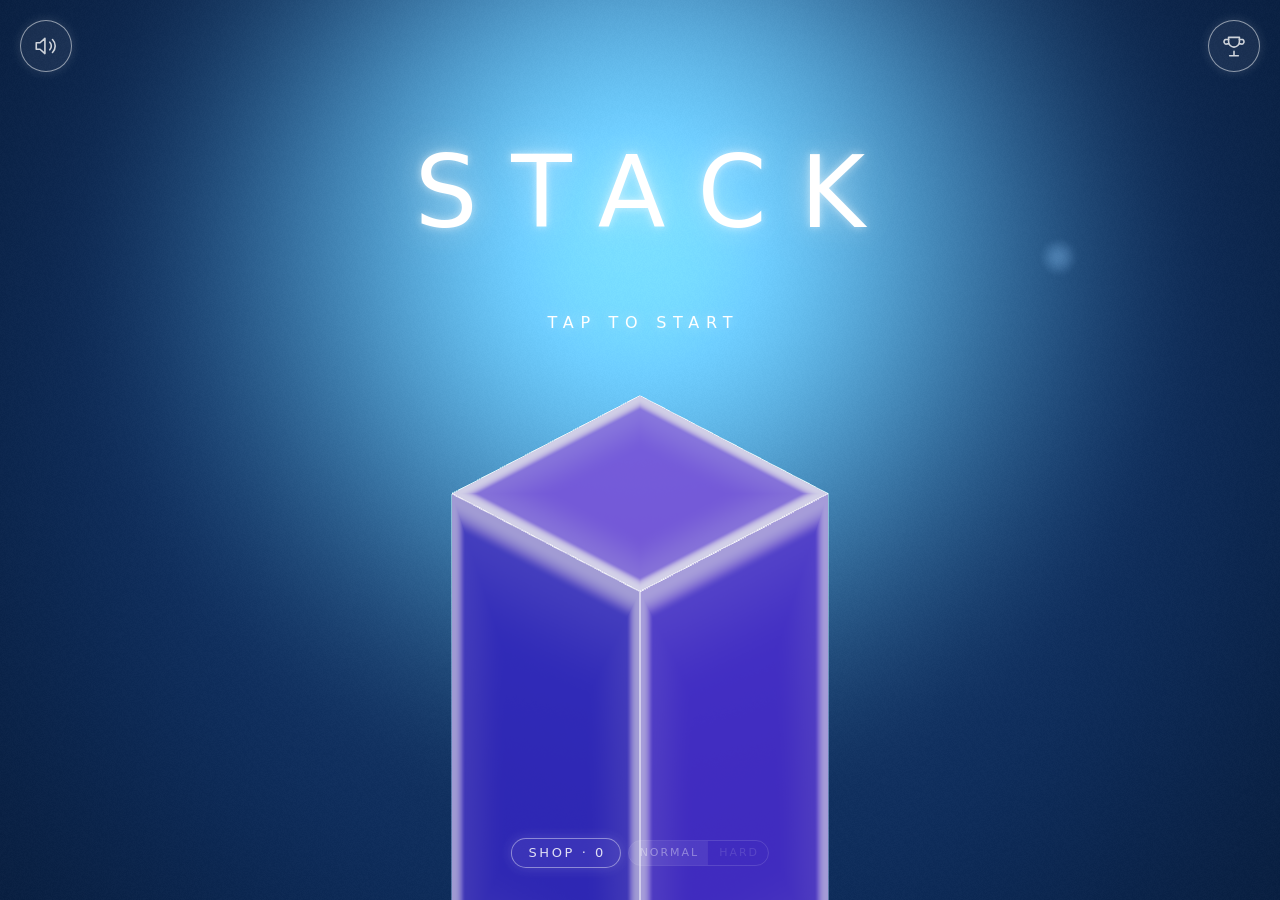
==== Stack.html @ b7f8358d "Death screen: offer the revive from score 10, arm then pay renderRevive shows the control from REVIV" ====
<!DOCTYPE html>
<html lang="en">
<head>
<meta charset="utf-8">
<title>Stack</title>
<meta name="viewport" content="width=device-width, initial-scale=1, maximum-scale=1, user-scalable=no">
<link rel="icon" href="data:,">
<style>
  /* Shell fallback styles only. visuals.js / hud.css may override or repaint. */
  html, body {
    margin: 0;
    padding: 0;
    height: 100%;
    overflow: hidden;
    background: #1d6fae;
    touch-action: manipulation;
    -webkit-user-select: none;
    user-select: none;
    -webkit-tap-highlight-color: transparent;
  }
  #game {
    position: fixed;
    inset: 0;
    background: radial-gradient(130% 95% at 50% 12%, #58b9e8 0%, #2f8ec9 48%, #1a659f 100%);
  }
  #game canvas { display: block; }
</style>
<link rel="stylesheet" data-stack-hud href="data:text/css,">
<style>
/* ==========================================================================
   Stack HUD — pure DOM overlay stylesheet (owned by the hud-ui agent).
   Structure is built by hud.js; states are driven by data-state on #hud-root:
     "title" | "playing" | "over"
   Only opacity/transform are animated (no layout thrash). White-on-scene,
   hue-neutral so it reads on any sky gradient.
   ========================================================================== */

#hud-root {
  position: fixed;
  inset: 0;
  z-index: 100;
  pointer-events: none;
  overflow: hidden;
  font-family: "Segoe UI Light", "Helvetica Neue", "Segoe UI", system-ui, Arial, sans-serif;
  font-weight: 100;
  color: #fff;
  -webkit-user-select: none;
  user-select: none;
  -webkit-tap-highlight-color: transparent;
}
/* Zero-specificity reset (:where) so component class rules always win. */
:where(#hud-root, #hud-root *) {
  box-sizing: border-box;
  margin: 0;
  padding: 0;
}
:where(#hud-root *) {
  font: inherit;
  color: inherit;
}

/* --------------------------------------------------------------------------
   Score numeral — large, thin, glowing, top-center (reference look)
   -------------------------------------------------------------------------- */
.hud-score-wrap {
  position: absolute;
  left: 0;
  right: 0;
  /* Reference stills center the numeral near 20% of screen height */
  top: calc(max(9.5vh, env(safe-area-inset-top, 0px)) + 5.5vh);
  display: flex;
  justify-content: center;
  align-items: center;
  pointer-events: none;
}
.hud-score {
  position: relative;
  font-size: clamp(60px, 14vmin, 152px);
  font-weight: 100;
  line-height: 1.1;
  letter-spacing: 0.05em;
  margin-right: -0.05em; /* recenter: letter-spacing adds a trailing gap */
  font-variant-numeric: lining-nums tabular-nums;
  text-shadow:
    0 0 8px  rgba(255, 255, 255, 0.55),
    0 0 28px rgba(255, 255, 255, 0.40),
    0 0 72px rgba(255, 255, 255, 0.25);
  opacity: 0;
  transform: translateY(-14px);
  transition: opacity 0.45s ease, transform 0.45s cubic-bezier(0.2, 0.7, 0.25, 1);
  will-change: transform, opacity;
}
#hud-root[data-state="playing"] .hud-score {
  opacity: 1;
  transform: none;
}

/* Perfect-drop flare on the numeral */
@keyframes hudFlare {
  0% {
    transform: scale(1.16);
    text-shadow:
      0 0 12px  rgba(255, 255, 255, 0.95),
      0 0 46px  rgba(255, 255, 255, 0.85),
      0 0 120px rgba(255, 255, 255, 0.60);
  }
  100% {
    transform: scale(1);
    text-shadow:
      0 0 8px  rgba(255, 255, 255, 0.55),
      0 0 28px rgba(255, 255, 255, 0.40),
      0 0 72px rgba(255, 255, 255, 0.25);
  }
}
.hud-score.is-flare {
  animation: hudFlare 0.55s cubic-bezier(0.2, 0.7, 0.3, 1);
}
/* No ring / frame around the numeral: the reference stills show a bare
   glowing digit only. Perfect feedback is the text flare above plus the
   in-scene block flash owned by the visuals layer. */

/* --------------------------------------------------------------------------
   Title / start state
   -------------------------------------------------------------------------- */
.hud-title {
  position: absolute;
  inset: 0;
  display: flex;
  flex-direction: column;
  align-items: center;
  justify-content: flex-start;
  padding-top: 15vh;
  pointer-events: auto; /* whole screen is tap-to-start */
  cursor: pointer;
  opacity: 0;
  visibility: hidden;
  transition: opacity 0.4s ease, visibility 0s linear 0.4s;
}
#hud-root[data-state="title"] .hud-title {
  opacity: 1;
  visibility: visible;
  transition: opacity 0.55s ease;
}
.hud-title-word {
  font-size: clamp(44px, 11vmin, 104px);
  font-weight: 100;
  letter-spacing: 0.34em;
  margin-right: -0.34em;
  text-shadow:
    0 0 8px  rgba(255, 255, 255, 0.55),
    0 0 30px rgba(255, 255, 255, 0.40),
    0 0 80px rgba(255, 255, 255, 0.25);
}
.hud-title-hint {
  margin-top: 7vh;
  font-size: clamp(12px, 1.9vmin, 16px);
  font-weight: 300;
  letter-spacing: 0.42em;
  margin-right: -0.42em;
  text-shadow: 0 0 12px rgba(255, 255, 255, 0.45);
  animation: hudPulse 2.2s ease-in-out infinite;
}
.hud-title-best {
  margin-top: 2.4vh;
  font-size: clamp(11px, 1.7vmin, 14px);
  font-weight: 300;
  letter-spacing: 0.3em;
  margin-right: -0.3em;
  opacity: 0.6;
}
.hud-title-best:empty {
  display: none;
}
@keyframes hudPulse {
  0%, 100% { opacity: 0.28; }
  50%      { opacity: 0.95; }
}

/* --------------------------------------------------------------------------
   Game-over overlay
   -------------------------------------------------------------------------- */
.hud-over {
  position: absolute;
  inset: 0;
  pointer-events: auto; /* whole screen is tap-to-restart */
  cursor: pointer;
  opacity: 0;
  visibility: hidden;
  transition: opacity 0.45s ease, visibility 0s linear 0.45s;
}
#hud-root[data-state="over"] .hud-over {
  opacity: 1;
  visibility: visible;
  transition: opacity 0.55s ease 0.12s;
}
.hud-over-backdrop {
  position: absolute;
  inset: 0;
  background: radial-gradient(
    130% 100% at 50% 40%,
    rgba(10, 18, 38, 0.08) 0%,
    rgba(10, 18, 38, 0.34) 58%,
    rgba(6, 12, 26, 0.60) 100%
  );
  backdrop-filter: blur(3px);
  -webkit-backdrop-filter: blur(3px);
}
.hud-over-panel {
  position: relative;
  height: 100%;
  display: flex;
  flex-direction: column;
  align-items: center;
  justify-content: center;
  padding-bottom: 4vh;
}

/* Staggered entrance for panel children.

   The ladder below is the INFORMATIONAL sequence (what happened to you): the
   quip, then the score, then the best, then the context lines. The two bits
   of CHROME the player acts on -- the restart button and its label -- are
   deliberately not on this ladder; they get their own early delays further
   down, because they used to sit at the end of it and arrive after the run
   was already restartable. Measured before the change: the button was
   half-visible at 665ms and fully at 949ms while core.js starts accepting
   input at 450ms, so the thing you are told to press showed up half a second
   after pressing it started working. */
.hud-over .hud-anim {
  opacity: 0;
  transform: translateY(16px);
  transition: opacity 0.34s ease, transform 0.34s cubic-bezier(0.2, 0.7, 0.25, 1);
}
#hud-root[data-state="over"] .hud-anim {
  opacity: 1;
  transform: none;
}
#hud-root[data-state="over"] .hud-anim.d1 { transition-delay: 0.04s; }
#hud-root[data-state="over"] .hud-anim.d2 { transition-delay: 0.08s; }
#hud-root[data-state="over"] .hud-anim.d3 { transition-delay: 0.12s; }
#hud-root[data-state="over"] .hud-anim.d4 { transition-delay: 0.17s; }
#hud-root[data-state="over"] .hud-anim.d5 { transition-delay: 0.28s; }
/* d6 is a spare rung, currently unused: the hint that held it now sets its
   own delay below, alongside the button it belongs to. */
#hud-root[data-state="over"] .hud-anim.d6 { transition-delay: 0.34s; }

/* The action, ahead of the information it is reported with. */
#hud-root[data-state="over"] .hud-restart   { transition-delay: 0.10s; }
#hud-root[data-state="over"] .hud-over-hint { transition-delay: 0.18s; }
/* The offer lands 40ms after the action it sits beside, so the pair reads as
   one row arriving rather than a second thing turning up afterwards. It is
   deliberately not on the d1-d5 informational ladder: it is an action. */
#hud-root[data-state="over"] .hud-act.hud-anim { transition-delay: 0.14s; }

.hud-over-label {
  font-size: clamp(12px, 1.9vmin, 16px);
  font-weight: 300;
  letter-spacing: 0.44em;
  margin-right: -0.44em;
  opacity: 0.75;
}
.hud-over-score {
  font-size: clamp(72px, 19vmin, 190px);
  font-weight: 100;
  line-height: 1.08;
  letter-spacing: 0.04em;
  margin-right: -0.04em;
  font-variant-numeric: lining-nums tabular-nums;
  text-shadow:
    0 0 10px rgba(255, 255, 255, 0.55),
    0 0 34px rgba(255, 255, 255, 0.42),
    0 0 90px rgba(255, 255, 255, 0.28);
}
.hud-over-best {
  margin-top: 0.6vh;
  font-size: clamp(13px, 2vmin, 17px);
  font-weight: 300;
  letter-spacing: 0.32em;
  margin-right: -0.32em;
  opacity: 0.66;
}
.hud-over-victim {
  margin-top: 1.8vh;
  max-width: min(84vw, 420px);
  text-align: center;
  font-size: clamp(11px, 1.7vmin, 14px);
  font-weight: 300;
  letter-spacing: 0.24em;
  margin-right: -0.24em;
  opacity: 0.8;
}
.hud-over-victim[hidden] {
  display: none;
}
.hud-over-newbest {
  margin-top: 2vh;
  font-size: clamp(11px, 1.7vmin, 14px);
  font-weight: 300;
  letter-spacing: 0.3em;
  padding: 0.6em 1.4em 0.6em 1.7em; /* extra left pad balances letter-spacing */
  border: 1px solid rgba(255, 255, 255, 0.75);
  border-radius: 999px;
  box-shadow: 0 0 16px rgba(255, 255, 255, 0.30), inset 0 0 10px rgba(255, 255, 255, 0.10);
  /* Same treatment as .hud-over-hint, and for the same reason: an infinite
     pulse declared on the element opens wherever its own clock happens to be,
     so the badge celebrating a personal best could arrive at the 0.28 floor.
     On the state rule it restarts with the screen, and the negative delay of
     half its 1.8s period opens it at the bright end. */
}
#hud-root[data-state="over"] .hud-over-newbest {
  animation: hudPulse 1.8s ease-in-out -0.9s infinite;
}
.hud-over-newbest[hidden] {
  display: none;
}

/* Action row: restart, and beside it the paid comeback when the offer is live.
   The 3.4vh that used to sit on .hud-restart lives here now, so the two cannot
   drift apart. One visible child centres itself, which is how the second death
   screen of a revived run puts restart back in the middle with no special
   case and no measurement. */
.hud-actions {
  display: flex;
  align-items: flex-start;
  justify-content: center;
  gap: 26px;
  margin-top: 3.4vh;
}
.hud-act {
  display: flex;
  flex-direction: column;
  align-items: center;
}
.hud-act[hidden] {
  display: none;   /* .hud-act sets its own display, so [hidden] needs restating */
}

.hud-restart {
  pointer-events: auto;
  cursor: pointer;
  width: clamp(64px, 9.5vmin, 88px);
  height: clamp(64px, 9.5vmin, 88px);
  border-radius: 50%;
  border: 2px solid rgba(255, 255, 255, 0.9);
  background: rgba(255, 255, 255, 0.10);
  display: flex;
  align-items: center;
  justify-content: center;
  box-shadow: 0 0 18px rgba(255, 255, 255, 0.28), inset 0 0 12px rgba(255, 255, 255, 0.10);
  transition: transform 0.18s ease, background-color 0.18s ease, box-shadow 0.18s ease;
}
.hud-restart:hover {
  transform: scale(1.07);
  background: rgba(255, 255, 255, 0.18);
  box-shadow: 0 0 26px rgba(255, 255, 255, 0.42), inset 0 0 12px rgba(255, 255, 255, 0.14);
}
.hud-restart:active {
  transform: scale(0.94);
}
.hud-restart:focus-visible {
  outline: 2px solid #fff;
  outline-offset: 4px;
}
.hud-restart svg {
  width: 46%;
  height: 46%;
  display: block;
}

/* The paid comeback. Drawn in the NEW BEST pill's language (1px border, soft
   glow) rather than as a coloured call-to-action, because this HUD is
   white-on-scene and hue-neutral by design. Same 64px body as restart, one
   step quieter, so the free action stays the obvious one. */
.hud-revive {
  position: relative;
  pointer-events: auto;
  cursor: pointer;
  width: clamp(64px, 9.5vmin, 88px);
  height: clamp(64px, 9.5vmin, 88px);
  border-radius: 50%;
  border: 2px solid rgba(255, 255, 255, 0.75);
  background: rgba(255, 255, 255, 0.10);
  display: flex;
  align-items: center;
  justify-content: center;
  box-shadow: 0 0 16px rgba(255, 255, 255, 0.30), inset 0 0 10px rgba(255, 255, 255, 0.10);
  transition: transform 0.18s ease, background-color 0.18s ease,
              border-color 0.18s ease, box-shadow 0.18s ease, opacity 0.18s ease;
}
/* Invisible hit expander, the same device as .hud-over-menu::before. A thumb
   that lands just off still resolves to this button instead of falling through
   to the tap-anywhere restart 26px away. Both guards are needed: core.js runs
   its own global handler and only skips real buttons. */
.hud-revive::before {
  content: "";
  position: absolute;
  inset: -12px;
  border-radius: 50%;
}
.hud-revive svg {
  width: 42%;
  height: 42%;
  display: block;
}
.hud-revive-price {
  display: none;
  font-size: clamp(12px, 1.9vmin, 15px);
  font-weight: 300;
  letter-spacing: 0.06em;
}
/* Armed: the glyph gives way to the price with a question mark, so the second
   tap is answering a question rather than repeating the first. */
.hud-revive.is-armed {
  border-color: #fff;
  background: rgba(255, 255, 255, 0.24);
  box-shadow: 0 0 26px rgba(255, 255, 255, 0.5), inset 0 0 12px rgba(255, 255, 255, 0.16);
}
.hud-revive.is-armed svg {
  display: none;
}
.hud-revive.is-armed .hud-revive-price {
  display: block;
}
/* Short of the price: shown, not hidden, so a player who has never held 150
   points still learns the feature exists and what to save for. */
.hud-revive.is-broke {
  border-color: rgba(255, 255, 255, 0.26);
  background: rgba(255, 255, 255, 0.04);
  box-shadow: none;
  opacity: 0.42;
  cursor: default;
}
.hud-revive:hover:not(.is-broke) {
  background: rgba(255, 255, 255, 0.18);
  box-shadow: 0 0 24px rgba(255, 255, 255, 0.42), inset 0 0 12px rgba(255, 255, 255, 0.14);
}
.hud-revive:active:not(.is-broke) {
  transform: scale(0.94);
}
.hud-revive:focus-visible {
  outline: 2px solid #fff;
  outline-offset: 4px;
}
.hud-revive-cap {
  margin-top: 8px;
  font-size: clamp(10px, 1.5vmin, 12px);
  font-weight: 300;
  letter-spacing: 0.2em;
  opacity: 0.62;
  white-space: nowrap;
  transition: opacity 0.18s ease;
}
.hud-revive-cap.is-hot {
  opacity: 1;
}

.hud-over-hint {
  margin-top: 3.4vh;
  font-size: clamp(11px, 1.7vmin, 14px);
  font-weight: 300;
  letter-spacing: 0.38em;
  margin-right: -0.38em;
  /* The pulse lives on the over state below, not here. Declared here it ran
     from boot and was never restarted, so its phase when the player died was
     luck: measured across six real deaths this label arrived at anywhere from
     0.28 to 0.86 opacity, and at the floor it takes about a second to become
     readable. Worth knowing if this is ever touched again: a CSS animation
     beats a transition for the same property, so the entrance stagger never
     controlled this element's opacity at all, only its transform.
     No resting opacity is set here on purpose. .hud-over .hud-anim already
     supplies 0 while the screen is away and 1 once it is up, which is the
     right way to fail if the animation is ever missing; pinning the pulse
     floor here instead would leave the label sitting at 0.28. */
}
#hud-root[data-state="over"] .hud-over-hint {
  animation: hudPulse 2.4s ease-in-out -1.2s infinite;
}

/* --------------------------------------------------------------------------
   Death quip + leaderboard
   -------------------------------------------------------------------------- */
.hud-over-quip {
  margin-bottom: 2.2vh;
  max-width: min(84vw, 420px);
  text-align: center;
  font-size: clamp(13px, 2vmin, 17px);
  font-weight: 300;
  letter-spacing: 0.14em;
  margin-right: -0.14em;
  opacity: 0.85;
  text-shadow: 0 0 12px rgba(255, 255, 255, 0.35);
}
.hud-over-quip:empty {
  display: none;
}

/* Short-screen fix: the overlay scrolls, and the panel centers itself with
   auto margins so overflowing content stays reachable instead of clipping
   past the top (the flex justify-content:center overflow trap). */
.hud-over {
  display: flex;
  flex-direction: column;
  overflow-y: auto;
}
.hud-over-backdrop {
  position: fixed;
}
.hud-over-panel {
  height: auto;
  margin-top: auto;
  margin-bottom: auto;
  /* Clear the fixed corner buttons (mute / trophy): their top offset plus
     their clamped height plus a gap, so the quip can never sit under them. */
  padding-top: calc(max(2.2vh, env(safe-area-inset-top, 0px)) + clamp(40px, 6.5vmin, 52px) + 1.8vh);
  /* Lift the MENU pill clear of the bottom of the screen. In an installed
     iOS app the bottom strip is the home-indicator gesture region and the
     system can take a touch there before the page ever sees it, which is
     what "MENU does nothing" looks like from the player's side. The env()
     term is 0 today because the viewport meta does not set viewport-fit:
     cover; it is written in so this stays correct if that ever changes.
     20px and no more: past that the panel overflows a 664px-tall viewport
     and the overlay starts scrolling, at which point extra padding stops
     buying clearance at all (measured: +28px moved the pill 2px). */
  padding-bottom: calc(4vh + env(safe-area-inset-bottom, 0px) + 20px);
}

.hud-lb {
  margin-top: 3.2vh;
  width: min(78vw, 340px);
  display: flex;
  flex-direction: column;
  align-items: stretch;
}
.hud-lb-status {
  margin-top: 0.6vh;
  text-align: center;
  font-size: clamp(10px, 1.5vmin, 12px);
  font-weight: 300;
  letter-spacing: 0.22em;
  margin-right: -0.22em;
  opacity: 0.5;
}
.hud-lb-status:empty {
  display: none;
}
/* Overlay pane tabs: BOARD | RECORDS | SHOP */
.hud-lb-tabs {
  display: flex;
  justify-content: center;
  gap: 8px;
  margin-top: 1vh;
  pointer-events: auto;
}
.hud-lb-tab {
  pointer-events: auto;
  cursor: pointer;
  border: 1px solid rgba(255, 255, 255, 0.35);
  background: transparent;
  border-radius: 999px;
  padding: 0.28em 0.9em 0.28em 1.08em; /* extra left pad balances letter-spacing */
  min-height: 44px;
  font-size: clamp(10px, 1.5vmin, 12px);
  font-weight: 300;
  letter-spacing: 0.18em;
  opacity: 0.6;
  transition: opacity 0.18s ease, background-color 0.18s ease;
}
.hud-lb-tab.is-on {
  opacity: 1;
  border-color: rgba(255, 255, 255, 0.8);
  background: rgba(255, 255, 255, 0.10);
  box-shadow: 0 0 12px rgba(255, 255, 255, 0.18);
}
.hud-lb-tab:focus-visible {
  outline: 2px solid #fff;
  outline-offset: 2px;
}
.hud-lb-list {
  list-style: none;
  margin-top: 1vh;
  display: flex;
  flex-direction: column;
  gap: 0.55vh;
  max-height: 24vh;
  overflow-y: auto;
  pointer-events: auto; /* board may scroll; taps still bubble to restart */
  counter-reset: lbrow;
}
.hud-lb-list li {
  display: flex;
  align-items: baseline;
  gap: 12px;
  padding: 0.15em 0.5em;
  font-size: clamp(13px, 2vmin, 16px);
  font-weight: 300;
  letter-spacing: 0.08em;
  opacity: 0.9;
}
/* Sandwich rows carry explicit rank spans (real ranks, not list order);
   suppress the counter for those rows so ranks never double up. */
.hud-lb-list li .hud-lb-rank {
  width: 1.5em;
  flex: none;
  opacity: 0.5;
  font-variant-numeric: tabular-nums;
}
.hud-lb-list li:has(.hud-lb-rank)::before {
  content: none;
}
.hud-lb-list li::before {
  counter-increment: lbrow;
  content: counter(lbrow);
  width: 1.5em;
  flex: none;
  opacity: 0.5;
  font-variant-numeric: tabular-nums;
}
.hud-lb-name {
  flex: 1;
  min-width: 0;
  overflow: hidden;
  text-overflow: ellipsis;
  white-space: nowrap;
}
.hud-lb-pts {
  flex: none;
  font-variant-numeric: lining-nums tabular-nums;
  text-shadow: 0 0 10px rgba(255, 255, 255, 0.3);
}
.hud-lb-list .hud-lb-mine {
  border: 1px solid rgba(255, 255, 255, 0.6);
  border-radius: 8px;
  box-shadow: 0 0 14px rgba(255, 255, 255, 0.25), inset 0 0 8px rgba(255, 255, 255, 0.08);
  opacity: 1;
}
.hud-lb-list .hud-lb-empty {
  justify-content: center;
  opacity: 0.55;
  letter-spacing: 0.16em;
}
.hud-lb-list .hud-lb-empty::before {
  content: none;
}
.hud-lb-list .hud-lb-skel::before {
  content: none;
}

.hud-lb-entry {
  display: flex;
  gap: 8px;
  margin-top: 1.4vh;
  pointer-events: auto;
}
.hud-lb-entry[hidden] {
  display: none;
}
.hud-lb-entry.is-done {
  opacity: 0.62;
}
.hud-lb-input {
  flex: 1;
  min-width: 0;
  background: rgba(255, 255, 255, 0.08);
  border: 1px solid rgba(255, 255, 255, 0.5);
  border-radius: 8px;
  padding: 0.55em 0.8em;
  text-align: center;
  font-size: clamp(13px, 2vmin, 16px);
  font-weight: 300;
  letter-spacing: 0.1em;
  caret-color: #fff;
}
.hud-lb-input::placeholder {
  color: rgba(255, 255, 255, 0.4);
  letter-spacing: 0.22em;
}
.hud-lb-input:focus-visible {
  outline: 2px solid #fff;
  outline-offset: 2px;
}
.hud-lb-save {
  pointer-events: auto;
  cursor: pointer;
  border: 1px solid rgba(255, 255, 255, 0.8);
  background: rgba(255, 255, 255, 0.10);
  border-radius: 8px;
  padding: 0.55em 1em 0.55em 1.24em; /* extra left pad balances letter-spacing */
  font-size: clamp(12px, 1.8vmin, 14px);
  font-weight: 300;
  letter-spacing: 0.24em;
  box-shadow: 0 0 14px rgba(255, 255, 255, 0.22), inset 0 0 8px rgba(255, 255, 255, 0.08);
  transition: transform 0.18s ease, background-color 0.18s ease;
}
.hud-lb-save:hover {
  background: rgba(255, 255, 255, 0.18);
}
.hud-lb-save:active {
  transform: scale(0.95);
}
.hud-lb-save:disabled {
  opacity: 0.55;
  cursor: default;
}
.hud-lb-save:focus-visible {
  outline: 2px solid #fff;
  outline-offset: 2px;
}

@keyframes hudShake {
  0%, 100% { transform: translateX(0); }
  25%      { transform: translateX(-6px); }
  75%      { transform: translateX(6px); }
}
.hud-lb-entry.is-shake {
  animation: hudShake 0.3s ease;
}

/* Auto-post status row (returning players): "SAVED AS X" + NOT YOU? */
.hud-lb-auto {
  display: flex;
  align-items: center;
  justify-content: center;
  gap: 10px;
  margin-top: 2.4vh;
  pointer-events: auto;
}
.hud-lb-auto[hidden] {
  display: none;
}
.hud-lb-auto.is-done {
  opacity: 0.85;
}
.hud-lb-auto-text {
  font-size: clamp(10px, 1.5vmin, 12px);
  opacity: 0.6;
  font-weight: 300;
  letter-spacing: 0.18em;
  margin-right: -0.18em;
  text-shadow: 0 0 10px rgba(255, 255, 255, 0.3);
}
.hud-lb-auto-btn {
  pointer-events: auto;
  cursor: pointer;
  border: 1px solid rgba(255, 255, 255, 0.5);
  background: rgba(255, 255, 255, 0.08);
  border-radius: 8px;
  padding: 0.3em 0.7em 0.3em 0.88em; /* extra left pad balances letter-spacing */
  font-size: clamp(10px, 1.5vmin, 12px);
  font-weight: 300;
  letter-spacing: 0.18em;
  transition: background-color 0.18s ease, transform 0.18s ease;
}
.hud-lb-auto-btn:hover {
  background: rgba(255, 255, 255, 0.16);
}
.hud-lb-auto-btn:active {
  transform: scale(0.95);
}
.hud-lb-auto-btn:focus-visible {
  outline: 2px solid #fff;
  outline-offset: 2px;
}

/* Run earnings whisper (marketplace Wave A): micro scale, hue-neutral like
   the rest of the HUD so it reads on any World's sky. */
.hud-over-pts {
  margin-top: 1vh;
  text-align: center;
  font-size: clamp(10px, 1.5vmin, 12px);
  font-weight: 300;
  letter-spacing: 0.18em;
  margin-right: -0.18em;
  opacity: 0.6;
  text-shadow: 0 0 10px rgba(255, 255, 255, 0.3);
}
.hud-over-pts[hidden] {
  display: none;
}

/* --------------------------------------------------------------------------
   Corner trophy button + standalone board view
   -------------------------------------------------------------------------- */
.hud-board-btn {
  position: fixed;
  top: max(2.2vh, env(safe-area-inset-top, 0px));
  right: max(2.2vh, env(safe-area-inset-right, 0px));
  z-index: 110;
  width: clamp(40px, 6.5vmin, 52px);
  height: clamp(40px, 6.5vmin, 52px);
  border-radius: 50%;
  border: 1px solid rgba(255, 255, 255, 0.65);
  background: rgba(255, 255, 255, 0.08);
  display: flex;
  align-items: center;
  justify-content: center;
  pointer-events: auto;
  cursor: pointer;
  opacity: 0.8;
  box-shadow: 0 0 12px rgba(255, 255, 255, 0.18);
  transition: opacity 0.3s ease, transform 0.18s ease, background-color 0.18s ease;
}
.hud-board-btn:hover {
  opacity: 1;
  background: rgba(255, 255, 255, 0.16);
}
.hud-board-btn:active {
  transform: scale(0.92);
}
.hud-board-btn:focus-visible {
  outline: 2px solid #fff;
  outline-offset: 3px;
}
.hud-board-btn svg {
  width: 52%;
  height: 52%;
  display: block;
}

/* Mute toggle, mirroring the trophy button on the left edge */
.hud-mute-btn {
  position: fixed;
  top: max(2.2vh, env(safe-area-inset-top, 0px));
  left: max(2.2vh, env(safe-area-inset-left, 0px));
  z-index: 110;
  width: clamp(40px, 6.5vmin, 52px);
  height: clamp(40px, 6.5vmin, 52px);
  border-radius: 50%;
  border: 1px solid rgba(255, 255, 255, 0.65);
  background: rgba(255, 255, 255, 0.08);
  display: flex;
  align-items: center;
  justify-content: center;
  pointer-events: auto;
  cursor: pointer;
  opacity: 0.8;
  box-shadow: 0 0 12px rgba(255, 255, 255, 0.18);
  transition: opacity 0.3s ease, transform 0.18s ease, background-color 0.18s ease;
}
.hud-mute-btn:hover {
  opacity: 1;
  background: rgba(255, 255, 255, 0.16);
}
.hud-mute-btn:active {
  transform: scale(0.92);
}
.hud-mute-btn:focus-visible {
  outline: 2px solid #fff;
  outline-offset: 3px;
}
.hud-mute-btn svg {
  width: 52%;
  height: 52%;
  display: block;
}
.hud-mute-btn .hud-mute-x {
  display: none;
}
.hud-mute-btn.is-muted .hud-mute-x {
  display: block;
}
.hud-mute-btn.is-muted .hud-mute-wave {
  display: none;
}

/* Title bottom chrome: shop pill + difficulty switch, title state only */
.hud-title-chrome {
  position: fixed;
  left: 50%;
  bottom: calc(max(2.6vh, env(safe-area-inset-bottom, 0px)) + 1vh);
  transform: translateX(-50%);
  z-index: 110;
  display: flex;
  align-items: center;
  gap: 7px;
  max-width: 96vw;
  pointer-events: none;
  opacity: 0;
  transition: opacity 0.3s ease;
}
#hud-root[data-state="title"] .hud-title-chrome {
  opacity: 0.85;
  pointer-events: auto;
}
.hud-shop-pill {
  /* No pointer-events: auto here (Review Finding 1): a pointer-events:auto
     descendant stays a hit target even under a pointer-events:none
     ancestor, so this must inherit from .hud-title-chrome instead of
     re-opening itself in every non-title state. */
  cursor: pointer;
  border: 1px solid rgba(255, 255, 255, 0.5);
  background: rgba(255, 255, 255, 0.07);
  border-radius: 999px;
  padding: 0.5em 1.05em 0.5em 1.27em; /* extra left pad balances letter-spacing */
  font-size: clamp(10px, 1.55vmin, 13px);
  font-weight: 300;
  letter-spacing: 0.2em;
  font-variant-numeric: lining-nums tabular-nums;
  white-space: nowrap;
  box-shadow: 0 0 14px rgba(255, 255, 255, 0.18);
  transition: background-color 0.18s ease, transform 0.18s ease;
}
.hud-shop-pill:hover { background: rgba(255, 255, 255, 0.15); }
.hud-shop-pill:active { transform: scale(0.95); }
.hud-shop-pill:focus-visible { outline: 2px solid #fff; outline-offset: 3px; }

/* Difficulty switch. Same visual object as the board's NORMAL | HARD
   picker, so the choice is one control learned once. */
.hud-mode-seg {
  display: inline-flex;
  border-radius: 999px;
  overflow: hidden;
  border: 1px solid rgba(255, 255, 255, 0.32);
  /* No pointer-events: auto (Review Finding 1) — see .hud-shop-pill above;
     same reasoning applies to this and .hud-mode-btn below. The board's
     own .hud-board-mode .hud-mode-btn copy is unaffected: it inherits
     auto from .hud-board-mode, gated separately by .hud-board's own
     opacity/visibility/pointer-events triad. */
}
.hud-mode-btn {
  cursor: pointer;
  border: 0;
  background: transparent;
  color: inherit;
  font-family: inherit;
  padding: 0.5em 0.82em 0.5em 1.0em; /* extra left pad balances letter-spacing */
  font-size: clamp(9px, 1.4vmin, 11px);
  font-weight: 300;
  letter-spacing: 0.18em;
  white-space: nowrap;
  opacity: 0.5;
  transition: opacity 0.18s ease, background-color 0.18s ease;
}
.hud-mode-btn.is-on {
  background: rgba(255, 255, 255, 0.2);
  opacity: 1;
  font-weight: 400;
}
.hud-mode-btn:focus-visible { outline: 2px solid #fff; outline-offset: 2px; }
/* Locked: visible from the first session on purpose, as advertising for a
   mode that cannot be played yet. */
.hud-mode-seg.is-locked { opacity: 0.5; }
.hud-mode-seg.is-locked .hud-mode-btn[data-mode="hard"] {
  opacity: 0.3;
  cursor: default;
}

/* Board pane's mode picker: same chips as .hud-mode-seg. Which board this
   pane reads, NORMAL | HARD. */
.hud-board-mode {
  display: flex;
  justify-content: center;
  margin-top: 1vh;
  pointer-events: auto;
}
.hud-board-mode[hidden] { display: none; }
.hud-board-mode .hud-mode-btn {
  border: 1px solid rgba(255, 255, 255, 0.3);
  padding: 0.22em 0.85em 0.22em 1.01em;
  min-height: 38px;
  font-size: clamp(9px, 1.4vmin, 11px);
  letter-spacing: 0.16em;
  opacity: 0.55;
}
.hud-board-mode .hud-mode-btn:first-child { border-radius: 999px 0 0 999px; border-right: 0; }
.hud-board-mode .hud-mode-btn:last-child { border-radius: 0 999px 999px 0; }
.hud-board-mode .hud-mode-btn.is-on {
  background: rgba(255, 255, 255, 0.16);
  border-color: rgba(255, 255, 255, 0.62);
  opacity: 1;
}

/* Trophy leaves the stage during play (a tap would cover the game with the board); mute stays reachable. */
#hud-root[data-state="playing"] .hud-board-btn,
#hud-root[data-state="boot"] .hud-board-btn,
#hud-root[data-state="boot"] .hud-mute-btn {
  opacity: 0;
  pointer-events: none;
}

.hud-board {
  position: fixed;
  inset: 0;
  z-index: 120;
  display: flex;
  align-items: center;
  justify-content: center;
  background: rgba(8, 14, 30, 0.55);
  backdrop-filter: blur(6px);
  -webkit-backdrop-filter: blur(6px);
  opacity: 0;
  visibility: hidden;
  pointer-events: none;
  transition: opacity 0.3s ease, visibility 0s linear 0.3s;
}
#hud-root[data-board="open"] .hud-board {
  opacity: 1;
  visibility: visible;
  pointer-events: auto;
  transition: opacity 0.3s ease;
}
/* Fixed height, not sized by content: one height across every pane, both
   modes, and every loading state, so nothing a player does moves the
   panel. A min-height floor was tried before this (01-08) and measured as
   "zero movement" against a handful of mocked rows, then did nothing
   against the live board's ten: the content was taller than the floor, so
   the floor never engaged. 66vh is the measured RECORDS pane (438px) over
   the emulated iPhone 13's 664px innerHeight; the 460px cap covers desktop. */
.hud-board-panel {
  position: relative;
  width: min(84vw, 380px);
  height: min(66vh, 460px);
  display: flex;
  flex-direction: column;
  /* Top padding clears the close button rather than guessing at it: the
     button is a fixed 40px at a fixed 10px inset, so a vh-based gap would
     clear it on a tall phone and let the tabs slide under it on a short
     one. The heading used to occupy this band and was narrow enough to
     miss the button; the tabs row spans the full width and does not. */
  padding: calc(10px + 40px + 8px) 6vw 3.2vh;
  border: 1px solid rgba(255, 255, 255, 0.35);
  border-radius: 18px;
  background: rgba(10, 18, 38, 0.35);
  box-shadow: 0 0 30px rgba(255, 255, 255, 0.12), inset 0 0 18px rgba(255, 255, 255, 0.05);
}
/* The tabs are the panel's first row now; the padding above already
   carries the gap, so no extra margin. */
.hud-board-panel .hud-lb-tabs {
  margin-top: 0;
}
/* Out of flow (Review Finding 1): an in-flow status line here pushed the
   tabs/list down whenever the failure-path text ("THIS DEVICE ONLY")
   appeared, moving the panel's supposedly fixed chrome on network luck
   alone. Lives in the top padding band instead, left of the close button
   (which owns the band's top-right 40px+10px corner). Empty and
   populated states both leave the tabs/list exactly where the panel's
   fixed padding put them. Scoped to the overlay only: the death screen's
   own .hud-lb-status (under .hud-over, never .hud-board-panel) keeps its
   original in-flow, centered rule above, untouched. */
.hud-board-panel .hud-lb-status {
  position: absolute;
  top: 0;
  left: 6vw;
  right: 60px; /* clears the close button: 10px inset + 40px + 10px gap */
  height: calc(10px + 40px + 8px); /* same band as the panel's padding-top */
  margin: 0;
  display: flex;
  align-items: center;
  text-align: left;
}
.hud-board-panel .hud-lb-status:empty {
  display: none;
}
.hud-board-close {
  position: absolute;
  z-index: 2; /* stays tappable above the tabs row */
  top: 10px;
  right: 10px;
  width: 40px;
  height: 40px;
  border-radius: 50%;
  border: 1px solid rgba(255, 255, 255, 0.5);
  background: rgba(255, 255, 255, 0.08);
  display: flex;
  align-items: center;
  justify-content: center;
  pointer-events: auto;
  cursor: pointer;
  transition: transform 0.18s ease, background-color 0.18s ease;
}
.hud-board-close:hover {
  background: rgba(255, 255, 255, 0.16);
}
.hud-board-close:active {
  transform: scale(0.9);
}
.hud-board-close:focus-visible {
  outline: 2px solid #fff;
  outline-offset: 2px;
}
.hud-board-close svg {
  width: 55%;
  height: 55%;
  display: block;
}
/* The three panes each fill the panel's fixed window and scroll inside it,
   so a pane's own content length never reaches the panel's outline.
   min-height: 0 is what lets a flex child actually shrink and scroll
   instead of pushing its parent taller. */
.hud-board-list,
.hud-board-records,
.hud-board-shop {
  flex: 1 1 auto;
  min-height: 0;
  max-height: none;
  overflow-y: auto;
}
.hud-board-list {
  margin-top: 1.6vh;
  /* Room for the my-row chip (Review Finding 2): the chip floats over the
     list's lower edge, and without this the last row scrolls in flush
     under it, unreadable at 0.92 alpha exactly when a player has scrolled
     away from their own row. 40px chip height (Review Finding 3) + a 6px
     gap. */
  padding-bottom: calc(40px + 6px);
}
/* Jump-to-my-row: floats over the list's lower edge. Absolute on purpose —
   appearing must not change the panel's height. */
.hud-board-myrow {
  position: absolute;
  left: 6vw;
  right: 6vw;
  bottom: 3.2vh;
  min-height: 40px; /* Review Finding 3: raised from 34px, matching this wave's other touch targets (44/38/40) */
  border: 1px solid rgba(255, 255, 255, 0.5);
  border-radius: 10px;
  background: rgba(10, 18, 38, 0.92);
  color: rgba(255, 255, 255, 0.92);
  font-size: clamp(10px, 1.6vmin, 12px);
  font-weight: 600;
  letter-spacing: 0.14em;
  pointer-events: auto;
  cursor: pointer;
  z-index: 2;
}
/* The chip hides via the property, and this class sets its own display
   nowhere — but the rule stays explicit anyway: three prior bugs. */
.hud-board-myrow[hidden] { display: none; }

/* Cold-open skeleton rows. Same box as a real row; shimmer is decorative
   and stops for reduced motion. */
.hud-lb-skel {
  height: 1.5em;
  border-radius: 8px;
  background: linear-gradient(90deg,
    rgba(255, 255, 255, 0.05) 25%,
    rgba(255, 255, 255, 0.13) 50%,
    rgba(255, 255, 255, 0.05) 75%);
  background-size: 200% 100%;
  animation: hud-skel-sweep 1.1s linear infinite;
}
@media (prefers-reduced-motion: reduce) {
  .hud-lb-skel { animation: none; }
}
@keyframes hud-skel-sweep {
  from { background-position: 200% 0; }
  to { background-position: -200% 0; }
}

/* The death sandwich arrives from the network a beat after the screen
   does. Holding three rows' worth of space means it fills a slot instead
   of growing the panel under whoever is already reading it. */
.hud-over .hud-lb-list {
  min-height: 4.6em;
}

/* Shop pane (trophy overlay third destination). Height comes from the
   panel's fixed window above, not from this pane's own contents. */
.hud-board-shop {
  margin-top: 1.6vh;
  overflow-y: auto;
}
.hud-board-shop[hidden] {
  display: none;
}
.hud-shop-bal {
  display: flex;
  justify-content: space-between;
  align-items: baseline;
  padding: 0.4vh 2px 0;
}
.hud-shop-bal-label {
  opacity: 0.66;
  font-size: clamp(10px, 1.5vmin, 12px);
  font-weight: 300;
  letter-spacing: 0.24em;
}
.hud-shop-bal-val {
  font-size: clamp(13px, 2vmin, 16px);
  font-weight: 300;
  letter-spacing: 0.12em;
  font-variant-numeric: lining-nums tabular-nums;
  text-shadow: 0 0 10px rgba(255, 255, 255, 0.3);
}
.hud-shop-grid {
  margin-top: 1.2vh;
  display: grid;
  grid-template-columns: 1fr 1fr;
  gap: 8px;
}
.hud-shop-card {
  pointer-events: auto;
  cursor: pointer;
  display: block;
  width: 100%;
  padding: 0;
  border: 1px solid rgba(255, 255, 255, 0.22);
  border-radius: 12px;
  background: rgba(255, 255, 255, 0.05);
  overflow: hidden;
  text-align: left;
  transition: border-color 0.18s ease, box-shadow 0.18s ease, opacity 0.18s ease, transform 0.18s ease;
}
/* .hud-shop-card sets its own display, and an author display beats the UA
   [hidden] rule, so the property alone would do nothing. */
.hud-shop-card[hidden] { display: none; }
.hud-shop-card:active {
  transform: scale(0.97);
}
.hud-shop-card:focus-visible {
  outline: 2px solid #fff;
  outline-offset: 2px;
}
.hud-shop-card.is-eq {
  border-color: rgba(255, 255, 255, 0.85);
  box-shadow: 0 0 14px rgba(255, 255, 255, 0.25), inset 0 0 8px rgba(255, 255, 255, 0.08);
}
.hud-shop-card.is-armed {
  border-color: rgba(255, 255, 255, 0.9);
  background: rgba(255, 255, 255, 0.14);
}
.hud-shop-card.is-locked,
.hud-shop-card.is-dim {
  opacity: 0.5;
}
.hud-shop-card:disabled,
.hud-shop-card.is-locked,
.hud-shop-card.is-dim {
  cursor: default;
}
.hud-shop-prev {
  height: clamp(44px, 7vh, 62px);
  position: relative;
}
.hud-shop-blocks {
  position: absolute;
  left: 50%;
  bottom: 5px;
  transform: translateX(-50%);
  display: flex;
  flex-direction: column;
  align-items: center;
  gap: 2px;
}
.hud-shop-bk {
  display: block;
  height: 6px;
  border-radius: 2px;
}
.hud-shop-meta {
  display: flex;
  justify-content: space-between;
  align-items: center;
  gap: 6px;
  padding: 6px 8px 7px;
}
.hud-shop-name {
  font-size: clamp(9px, 1.4vmin, 11px);
  font-weight: 300;
  letter-spacing: 0.14em;
  white-space: nowrap;
}
.hud-shop-chip {
  font-size: clamp(8px, 1.3vmin, 10px);
  font-weight: 300;
  letter-spacing: 0.1em;
  border: 1px solid rgba(255, 255, 255, 0.35);
  border-radius: 999px;
  padding: 0.2em 0.6em;
  white-space: nowrap;
  font-variant-numeric: tabular-nums;
}
.hud-shop-card.is-eq .hud-shop-chip {
  border-color: rgba(255, 255, 255, 0.8);
}
/* Wave B gear rack: seven slot groups of small single cards. */
.hud-gear-rack {
  margin-top: 1.6vh;
}
.hud-gear-slot {
  opacity: 0.66;
  font-size: clamp(9px, 1.3vmin, 11px);
  font-weight: 300;
  letter-spacing: 0.24em;
  margin: 1.2vh 2px 0.5vh;
}
.hud-gear-row {
  display: grid;
  grid-template-columns: 1fr 1fr;
  gap: 6px;
}
.hud-gear-card {
  pointer-events: auto;
  cursor: pointer;
  display: flex;
  align-items: center;
  gap: 6px;
  width: 100%;
  min-height: 38px;
  padding: 0 8px;
  border: 1px solid rgba(255, 255, 255, 0.22);
  border-radius: 9px;
  background: rgba(255, 255, 255, 0.05);
  color: inherit;
  font: inherit;
}
.hud-gear-card:active { transform: scale(0.97); }
.hud-gear-card:focus-visible { outline: 2px solid #fff; outline-offset: 2px; }
.hud-gear-card.is-eq {
  border-color: rgba(255, 255, 255, 0.85);
  box-shadow: 0 0 10px rgba(255, 255, 255, 0.22), inset 0 0 6px rgba(255, 255, 255, 0.08);
}
.hud-gear-card.is-armed {
  border-color: rgba(255, 255, 255, 0.9);
  background: rgba(255, 255, 255, 0.14);
}
.hud-gear-card.is-dim { opacity: 0.5; cursor: default; }
.hud-gear-sw {
  flex: 0 0 auto;
  width: 12px;
  height: 12px;
  border-radius: 50%;
}
.hud-gear-name {
  flex: 1 1 auto;
  text-align: left;
  font-size: clamp(9px, 1.4vmin, 11px);
  letter-spacing: 0.08em;
  white-space: nowrap;
  overflow: hidden;
  text-overflow: ellipsis;
}
.hud-gear-chip {
  flex: 0 0 auto;
  font-size: clamp(8px, 1.2vmin, 10px);
  letter-spacing: 0.1em;
  opacity: 0.85;
  font-variant-numeric: lining-nums tabular-nums;
}

/* Prize machine: V2 slot roll. */
.hud-shop-machine {
  margin-top: 1.8vh;
  border: 1px solid rgba(255, 255, 255, 0.35);
  border-radius: 12px;
  padding: 10px 10px 12px;
  background: rgba(255, 255, 255, 0.04);
  text-align: center;
}
.hud-machine-title {
  font-size: clamp(10px, 1.5vmin, 12px);
  font-weight: 300;
  letter-spacing: 0.24em;
  opacity: 0.85;
  margin-bottom: 8px;
}
.hud-reel-win {
  height: 96px;
  overflow: hidden;
  position: relative;
  border: 1px solid rgba(255, 255, 255, 0.22);
  border-radius: 10px;
  background: rgba(0, 0, 0, 0.25);
}
.hud-reel-row {
  height: 32px;
  display: flex;
  align-items: center;
  gap: 8px;
  justify-content: center;
  font-size: clamp(10px, 1.5vmin, 12px);
  letter-spacing: 0.08em;
}
.hud-reel-mask {
  position: absolute;
  inset: 0;
  pointer-events: none;
  background: linear-gradient(180deg, rgba(6, 12, 26, 0.85) 0%, transparent 30%, transparent 70%, rgba(6, 12, 26, 0.85) 100%);
}
.hud-reel-line {
  position: absolute;
  left: 8px;
  right: 8px;
  top: 32px;
  height: 32px;
  border: 1px solid rgba(255, 255, 255, 0.5);
  border-radius: 8px;
  pointer-events: none;
}
.hud-reel-win.is-hit .hud-reel-line { animation: hud-reel-hit 0.5s ease; }
@keyframes hud-reel-hit {
  0% { border-color: rgba(255, 255, 255, 0.95); background: rgba(255, 255, 255, 0.18); }
  100% { border-color: rgba(255, 255, 255, 0.5); background: transparent; }
}
@media (prefers-reduced-motion: reduce) {
  .hud-reel-win.is-hit .hud-reel-line { animation: none; border-color: rgba(255, 255, 255, 0.95); }
}
.hud-spin-btn {
  pointer-events: auto;
  cursor: pointer;
  width: 100%;
  margin-top: 10px;
  min-height: 44px;
  border: 1px solid rgba(255, 255, 255, 0.6);
  border-radius: 10px;
  background: rgba(255, 255, 255, 0.12);
  color: inherit;
  font: inherit;
  font-size: clamp(12px, 1.8vmin, 14px);
  letter-spacing: 0.18em;
}
.hud-spin-btn:active { transform: scale(0.97); }
.hud-spin-btn:focus-visible { outline: 2px solid #fff; outline-offset: 2px; }
.hud-spin-btn:disabled { opacity: 0.4; cursor: default; }
.hud-machine-last {
  margin-top: 8px;
  min-height: 34px;
  display: flex;
  align-items: center;
  justify-content: center;
  gap: 8px;
  font-size: clamp(9px, 1.4vmin, 11px);
  letter-spacing: 0.08em;
}
.hud-machine-wintxt { display: flex; flex-direction: column; align-items: flex-start; }
/* Redeem row: input + button under the machine, message on its own line. */
.hud-redeem {
  margin-top: 1.4vh;
  display: flex;
  flex-wrap: wrap;
  align-items: center;
  gap: 6px;
}
.hud-redeem-input {
  pointer-events: auto;
  flex: 1 1 auto;
  min-width: 0;
  min-height: 38px;
  padding: 0 10px;
  border: 1px solid rgba(255, 255, 255, 0.22);
  border-radius: 9px;
  background: rgba(255, 255, 255, 0.05);
  color: inherit;
  font: inherit;
  font-size: clamp(10px, 1.5vmin, 12px);
  letter-spacing: 0.12em;
}
.hud-redeem-input::placeholder { color: rgba(255, 255, 255, 0.35); }
.hud-redeem-input:focus-visible { outline: 2px solid #fff; outline-offset: 2px; }
.hud-redeem-btn {
  pointer-events: auto;
  cursor: pointer;
  flex: 0 0 auto;
  min-height: 38px;
  padding: 0 14px;
  border: 1px solid rgba(255, 255, 255, 0.4);
  border-radius: 9px;
  background: rgba(255, 255, 255, 0.08);
  color: inherit;
  font: inherit;
  font-size: clamp(10px, 1.4vmin, 11px);
  letter-spacing: 0.16em;
}
.hud-redeem-btn:active { transform: scale(0.96); }
.hud-redeem-btn:focus-visible { outline: 2px solid #fff; outline-offset: 2px; }
.hud-redeem-msg {
  flex: 1 0 100%;
  min-height: 12px;
  text-align: center;
  font-size: clamp(8px, 1.2vmin, 10px);
  letter-spacing: 0.14em;
  opacity: 0.8;
}
.hud-machine-winslot { opacity: 0.6; font-size: clamp(8px, 1.2vmin, 9px); letter-spacing: 0.2em; }
.hud-machine-winname { font-weight: 600; }
.hud-machine-wineq { opacity: 0.85; font-size: clamp(8px, 1.2vmin, 10px); letter-spacing: 0.2em; }

/* Death-screen tier line */
.hud-over-tier {
  margin-top: 0.8vh;
  font-size: clamp(11px, 1.7vmin, 14px);
  font-weight: 300;
  letter-spacing: 0.26em;
  margin-right: -0.26em;
  opacity: 0.72;
}
.hud-over-tier[hidden] {
  display: none;
}

/* Stat rows for the records pane inside the trophy overlay */
.hud-rec-row {
  display: flex;
  justify-content: space-between;
  align-items: baseline;
  padding: 1vh 2px 0;
  font-size: clamp(12px, 1.9vmin, 16px);
  font-weight: 300;
  letter-spacing: 0.14em;
}
.hud-rec-label {
  opacity: 0.66;
  font-size: clamp(10px, 1.5vmin, 12px);
  letter-spacing: 0.24em;
}
.hud-rec-val {
  font-variant-numeric: lining-nums tabular-nums;
  text-shadow: 0 0 10px rgba(255, 255, 255, 0.3);
}
.hud-rec-sep {
  height: 1px;
  background: rgba(255, 255, 255, 0.14);
  margin: 0.9vh 0;
}
.hud-rec-sep[hidden] { display: none; }
/* An author `display` declaration always beats the UA [hidden] rule,
   regardless of specificity (this has bitten the project twice now).
   .hud-rec-row sets its own `display: flex`, so every row needs this
   restated alongside it, or the `hidden` property does nothing visually. */
.hud-rec-row[hidden] { display: none; }

/* Records pane inside the trophy overlay (third tab) */
/* Menu pill: the quiet way home from a death */
/* MENU joins the entrance last. Before this it had no entrance at all, so
   the secondary action was on screen before the primary one.

   A keyframe rather than the .hud-anim class or a transition, for two
   reasons. .hud-anim would force the resting opacity to 1 and cost the pill
   its quietness. A transition would have to live on the rule below, whose
   0.18s transition is the hover/press feedback -- stretching that to the
   0.34s the entrance wants makes the :active squash feel mushy. `backwards`
   fill holds the pill hidden through the delay and then hands opacity and
   transform back to the cascade, so :hover and :active keep working
   normally once it has arrived. */
@keyframes hudMenuIn {
  from { opacity: 0; transform: translateY(16px); }
  to   { opacity: 0.7; transform: none; }
}
#hud-root[data-state="over"] .hud-over-menu {
  animation: hudMenuIn 0.34s cubic-bezier(0.2, 0.7, 0.25, 1) 0.32s backwards;
}
.hud-over-menu {
  pointer-events: auto;
  cursor: pointer;
  position: relative;   /* anchors the hit expander below */
  margin-top: 1.4vh;
  /* 44px minimum tap target, matching Apple's HIG and the size the board
     overhaul settled on. This pill was 25px tall and sat at the bottom edge
     of the screen, which is the one place a miss costs something: taps that
     land just off it hit either the tap-anywhere-to-restart surface or the
     leaderboard rows that tryRestart deliberately ignores, so a near-miss
     either started a run nobody asked for or did nothing at all. Set as a
     min-height rather than more em padding because the font size is clamped,
     so padding alone would not hold 44px across viewports. */
  min-height: 44px;
  display: inline-flex;
  align-items: center;
  justify-content: center;
  border: 1px solid rgba(255, 255, 255, 0.4);
  background: rgba(255, 255, 255, 0.06);
  border-radius: 999px;
  padding: 0.45em 1.3em 0.45em 1.56em; /* extra left pad balances letter-spacing */
  font-size: clamp(10px, 1.5vmin, 12px);
  font-weight: 300;
  letter-spacing: 0.26em;
  opacity: 0.7;
  transition: opacity 0.18s ease, background-color 0.18s ease, transform 0.18s ease;
}
/* Invisible hit expander. A pseudo-element is rendered as part of its
   originating element, so a tap here has the button as its event target:
   core.js's global tap-to-restart skips it (it matches 'button'), hud.js's
   tryRestart skips it (it matches '.hud-over-menu'), and the click activates
   MENU. That is strictly better than making a near-miss inert, because the
   thumb that lands 10px off was aiming at MENU and now gets it. Safe when
   the death screen is away: .hud-over is visibility:hidden then, which is
   inherited here and is not hit-testable. */
.hud-over-menu::before {
  content: '';
  position: absolute;
  inset: -12px -14px;
  border-radius: inherit;
}
.hud-over-menu:hover {
  opacity: 1;
  background: rgba(255, 255, 255, 0.14);
}
.hud-over-menu:active {
  transform: scale(0.95);
}
.hud-over-menu:focus-visible {
  outline: 2px solid #fff;
  outline-offset: 2px;
}

/* Tier-up toast */
.hud-toast {
  position: fixed;
  top: calc(max(2.2vh, env(safe-area-inset-top, 0px)) + clamp(40px, 6.5vmin, 52px) + 1.2vh);
  left: 50%;
  transform: translateX(-50%) translateY(-8px);
  z-index: 115;
  border: 1px solid rgba(255, 255, 255, 0.75);
  border-radius: 999px;
  background: rgba(255, 255, 255, 0.08);
  padding: 0.55em 1.4em 0.55em 1.62em; /* extra left pad balances letter-spacing */
  font-size: clamp(11px, 1.7vmin, 14px);
  font-weight: 300;
  letter-spacing: 0.3em;
  max-width: 80vw;
  line-height: 1.6;
  box-shadow: 0 0 16px rgba(255, 255, 255, 0.3);
  opacity: 0;
  pointer-events: none;
  transition: opacity 0.4s ease, transform 0.4s cubic-bezier(0.2, 0.7, 0.25, 1);
}
.hud-toast.is-on {
  opacity: 1;
  transform: translateX(-50%) translateY(0);
}

.hud-board-records {
  margin-top: 1.6vh;
  overflow-y: auto;
}
.hud-board-records[hidden] {
  display: none;
}
.hud-board-list[hidden] {
  display: none;
}
.hud-ladder {
  margin-top: 2vh;
}
.hud-ladder-row {
  display: flex;
  align-items: center;
  gap: 10px;
  padding: 0.6vh 4px;
  font-size: clamp(11px, 1.7vmin, 14px);
  font-weight: 300;
  letter-spacing: 0.2em;
  opacity: 0.45;
}
.hud-ladder-row.is-done {
  opacity: 0.85;
}
.hud-ladder-row.is-cur {
  opacity: 1;
  border: 1px solid rgba(255, 255, 255, 0.6);
  border-radius: 8px;
  box-shadow: 0 0 14px rgba(255, 255, 255, 0.25);
}
.hud-ladder-name {
  flex: 1;
}
.hud-ladder-th {
  font-size: clamp(9px, 1.4vmin, 11px);
  opacity: 0.8;
  font-variant-numeric: tabular-nums;
}
.hud-ladder-note {
  margin-top: 1.4vh;
  text-align: center;
  font-size: clamp(8px, 1.3vmin, 10px);
  font-weight: 300;
  letter-spacing: 0.2em;
  opacity: 0.55;
}

/* --------------------------------------------------------------------------
   Reduced motion
   -------------------------------------------------------------------------- */
@media (prefers-reduced-motion: reduce) {
  #hud-root .hud-title-hint,
  #hud-root .hud-over-hint,
  #hud-root .hud-over-newbest {
    animation: none;
    opacity: 0.8;
  }
  /* The two death-screen entrances that are animations rather than
     transitions, so the transition-duration override below cannot reach
     them. Both need the [data-state] term: the rules that turn them on carry
     it, which outranks a bare "#hud-root .x" here and would leave the pulse
     running and the pill sliding for someone who asked for neither. The hint
     restates its opacity so it settles at the same brightness the pulse
     averages, rather than the flat 1 it would otherwise inherit. */
  #hud-root[data-state="over"] .hud-over-hint,
  #hud-root[data-state="over"] .hud-over-newbest {
    animation: none;
    opacity: 0.8;
  }
  #hud-root[data-state="over"] .hud-over-menu {
    animation: none;
  }
  #hud-root .hud-toast {
    transition-duration: 0.01s;
  }
  #hud-root .hud-score.is-flare {
    animation: none;
  }
  #hud-root .hud-lb-entry.is-shake {
    animation: none;
  }
  #hud-root .hud-anim,
  #hud-root .hud-score,
  #hud-root .hud-title,
  #hud-root .hud-over,
  #hud-root .hud-board,
  #hud-root .hud-board-btn,
  #hud-root .hud-mute-btn,
  #hud-root .hud-shop-pill,
  #hud-root .hud-title-chrome {
    transition-duration: 0.01s;
  }
}

</style>
</head>
<body>
<div id="game"></div>
<script>
/**
 * @license
 * Copyright 2010-2023 Three.js Authors
 * SPDX-License-Identifier: MIT
 */
!function(t,e){"object"==typeof exports&&"undefined"!=typeof module?e(exports):"function"==typeof define&&define.amd?define(["exports"],e):e((t="undefined"!=typeof globalThis?globalThis:t||self).THREE={})}(this,(function(t){"use strict";const e="149",i=100,n=300,r=301,s=302,a=303,o=304,l=306,c=1e3,h=1001,u=1002,d=1003,p=1004,m=1005,f=1006,g=1007,v=1008,x=1009,_=1012,y=1014,M=1015,b=1016,S=1020,w=1023,T=1026,A=1027,E=33776,C=33777,L=33778,R=33779,P=35840,I=35841,D=35842,N=35843,O=37492,z=37496,U=37808,B=37809,F=37810,k=37811,G=37812,V=37813,H=37814,W=37815,j=37816,q=37817,X=37818,Y=37819,Z=37820,J=37821,K=36492,$=36284,Q=36285,tt=36286,et=2300,it=2301,nt=2302,rt=2400,st=2401,at=2402,ot=2500,lt=2501,ct=3e3,ht=3001,ut="srgb",dt="srgb-linear",pt=7680,mt=35044,ft="300 es",gt=1035;class vt{addEventListener(t,e){void 0===this._listeners&&(this._listeners={});const i=this._listeners;void 0===i[t]&&(i[t]=[]),-1===i[t].indexOf(e)&&i[t].push(e)}hasEventListener(t,e){if(void 0===this._listeners)return!1;const i=this._listeners;return void 0!==i[t]&&-1!==i[t].indexOf(e)}removeEventListener(t,e){if(void 0===this._listeners)return;const i=this._listeners[t];if(void 0!==i){const t=i.indexOf(e);-1!==t&&i.splice(t,1)}}dispatchEvent(t){if(void 0===this._listeners)return;const e=this._listeners[t.type];if(void 0!==e){t.target=this;const i=e.slice(0);for(let e=0,n=i.length;e<n;e++)i[e].call(this,t);t.target=null}}}const xt=["00","01","02","03","04","05","06","07","08","09","0a","0b","0c","0d","0e","0f","10","11","12","13","14","15","16","17","18","19","1a","1b","1c","1d","1e","1f","20","21","22","23","24","25","26","27","28","29","2a","2b","2c","2d","2e","2f","30","31","32","33","34","35","36","37","38","39","3a","3b","3c","3d","3e","3f","40","41","42","43","44","45","46","47","48","49","4a","4b","4c","4d","4e","4f","50","51","52","53","54","55","56","57","58","59","5a","5b","5c","5d","5e","5f","60","61","62","63","64","65","66","67","68","69","6a","6b","6c","6d","6e","6f","70","71","72","73","74","75","76","77","78","79","7a","7b","7c","7d","7e","7f","80","81","82","83","84","85","86","87","88","89","8a","8b","8c","8d","8e","8f","90","91","92","93","94","95","96","97","98","99","9a","9b","9c","9d","9e","9f","a0","a1","a2","a3","a4","a5","a6","a7","a8","a9","aa","ab","ac","ad","ae","af","b0","b1","b2","b3","b4","b5","b6","b7","b8","b9","ba","bb","bc","bd","be","bf","c0","c1","c2","c3","c4","c5","c6","c7","c8","c9","ca","cb","cc","cd","ce","cf","d0","d1","d2","d3","d4","d5","d6","d7","d8","d9","da","db","dc","dd","de","df","e0","e1","e2","e3","e4","e5","e6","e7","e8","e9","ea","eb","ec","ed","ee","ef","f0","f1","f2","f3","f4","f5","f6","f7","f8","f9","fa","fb","fc","fd","fe","ff"];let _t=1234567;const yt=Math.PI/180,Mt=180/Math.PI;function bt(){const t=4294967295*Math.random()|0,e=4294967295*Math.random()|0,i=4294967295*Math.random()|0,n=4294967295*Math.random()|0;return(xt[255&t]+xt[t>>8&255]+xt[t>>16&255]+xt[t>>24&255]+"-"+xt[255&e]+xt[e>>8&255]+"-"+xt[e>>16&15|64]+xt[e>>24&255]+"-"+xt[63&i|128]+xt[i>>8&255]+"-"+xt[i>>16&255]+xt[i>>24&255]+xt[255&n]+xt[n>>8&255]+xt[n>>16&255]+xt[n>>24&255]).toLowerCase()}function St(t,e,i){return Math.max(e,Math.min(i,t))}function wt(t,e){return(t%e+e)%e}function Tt(t,e,i){return(1-i)*t+i*e}function At(t){return 0==(t&t-1)&&0!==t}function Et(t){return Math.pow(2,Math.ceil(Math.log(t)/Math.LN2))}function Ct(t){return Math.pow(2,Math.floor(Math.log(t)/Math.LN2))}function Lt(t,e){switch(e.constructor){case Float32Array:return t;case Uint16Array:return t/65535;case Uint8Array:return t/255;case Int16Array:return Math.max(t/32767,-1);case Int8Array:return Math.max(t/127,-1);default:throw new Error("Invalid component type.")}}function Rt(t,e){switch(e.constructor){case Float32Array:return t;case Uint16Array:return Math.round(65535*t);case Uint8Array:return Math.round(255*t);case Int16Array:return Math.round(32767*t);case Int8Array:return Math.round(127*t);default:throw new Error("Invalid component type.")}}var Pt=Object.freeze({__proto__:null,DEG2RAD:yt,RAD2DEG:Mt,ceilPowerOfTwo:Et,clamp:St,damp:function(t,e,i,n){return Tt(t,e,1-Math.exp(-i*n))},degToRad:function(t){return t*yt},denormalize:Lt,euclideanModulo:wt,floorPowerOfTwo:Ct,generateUUID:bt,inverseLerp:function(t,e,i){return t!==e?(i-t)/(e-t):0},isPowerOfTwo:At,lerp:Tt,mapLinear:function(t,e,i,n,r){return n+(t-e)*(r-n)/(i-e)},normalize:Rt,pingpong:function(t,e=1){return e-Math.abs(wt(t,2*e)-e)},radToDeg:function(t){return t*Mt},randFloat:function(t,e){return t+Math.random()*(e-t)},randFloatSpread:function(t){return t*(.5-Math.random())},randInt:function(t,e){return t+Math.floor(Math.random()*(e-t+1))},seededRandom:function(t){void 0!==t&&(_t=t);let e=_t+=1831565813;return e=Math.imul(e^e>>>15,1|e),e^=e+Math.imul(e^e>>>7,61|e),((e^e>>>14)>>>0)/4294967296},setQuaternionFromProperEuler:function(t,e,i,n,r){const s=Math.cos,a=Math.sin,o=s(i/2),l=a(i/2),c=s((e+n)/2),h=a((e+n)/2),u=s((e-n)/2),d=a((e-n)/2),p=s((n-e)/2),m=a((n-e)/2);switch(r){case"XYX":t.set(o*h,l*u,l*d,o*c);break;case"YZY":t.set(l*d,o*h,l*u,o*c);break;case"ZXZ":t.set(l*u,l*d,o*h,o*c);break;case"XZX":t.set(o*h,l*m,l*p,o*c);break;case"YXY":t.set(l*p,o*h,l*m,o*c);break;case"ZYZ":t.set(l*m,l*p,o*h,o*c);break;default:console.warn("THREE.MathUtils: .setQuaternionFromProperEuler() encountered an unknown order: "+r)}},smootherstep:function(t,e,i){return t<=e?0:t>=i?1:(t=(t-e)/(i-e))*t*t*(t*(6*t-15)+10)},smoothstep:function(t,e,i){return t<=e?0:t>=i?1:(t=(t-e)/(i-e))*t*(3-2*t)}});class It{constructor(t=0,e=0){It.prototype.isVector2=!0,this.x=t,this.y=e}get width(){return this.x}set width(t){this.x=t}get height(){return this.y}set height(t){this.y=t}set(t,e){return this.x=t,this.y=e,this}setScalar(t){return this.x=t,this.y=t,this}setX(t){return this.x=t,this}setY(t){return this.y=t,this}setComponent(t,e){switch(t){case 0:this.x=e;break;case 1:this.y=e;break;default:throw new Error("index is out of range: "+t)}return this}getComponent(t){switch(t){case 0:return this.x;case 1:return this.y;default:throw new Error("index is out of range: "+t)}}clone(){return new this.constructor(this.x,this.y)}copy(t){return this.x=t.x,this.y=t.y,this}add(t){return this.x+=t.x,this.y+=t.y,this}addScalar(t){return this.x+=t,this.y+=t,this}addVectors(t,e){return this.x=t.x+e.x,this.y=t.y+e.y,this}addScaledVector(t,e){return this.x+=t.x*e,this.y+=t.y*e,this}sub(t){return this.x-=t.x,this.y-=t.y,this}subScalar(t){return this.x-=t,this.y-=t,this}subVectors(t,e){return this.x=t.x-e.x,this.y=t.y-e.y,this}multiply(t){return this.x*=t.x,this.y*=t.y,this}multiplyScalar(t){return this.x*=t,this.y*=t,this}divide(t){return this.x/=t.x,this.y/=t.y,this}divideScalar(t){return this.multiplyScalar(1/t)}applyMatrix3(t){const e=this.x,i=this.y,n=t.elements;return this.x=n[0]*e+n[3]*i+n[6],this.y=n[1]*e+n[4]*i+n[7],this}min(t){return this.x=Math.min(this.x,t.x),this.y=Math.min(this.y,t.y),this}max(t){return this.x=Math.max(this.x,t.x),this.y=Math.max(this.y,t.y),this}clamp(t,e){return this.x=Math.max(t.x,Math.min(e.x,this.x)),this.y=Math.max(t.y,Math.min(e.y,this.y)),this}clampScalar(t,e){return this.x=Math.max(t,Math.min(e,this.x)),this.y=Math.max(t,Math.min(e,this.y)),this}clampLength(t,e){const i=this.length();return this.divideScalar(i||1).multiplyScalar(Math.max(t,Math.min(e,i)))}floor(){return this.x=Math.floor(this.x),this.y=Math.floor(this.y),this}ceil(){return this.x=Math.ceil(this.x),this.y=Math.ceil(this.y),this}round(){return this.x=Math.round(this.x),this.y=Math.round(this.y),this}roundToZero(){return this.x=this.x<0?Math.ceil(this.x):Math.floor(this.x),this.y=this.y<0?Math.ceil(this.y):Math.floor(this.y),this}negate(){return this.x=-this.x,this.y=-this.y,this}dot(t){return this.x*t.x+this.y*t.y}cross(t){return this.x*t.y-this.y*t.x}lengthSq(){return this.x*this.x+this.y*this.y}length(){return Math.sqrt(this.x*this.x+this.y*this.y)}manhattanLength(){return Math.abs(this.x)+Math.abs(this.y)}normalize(){return this.divideScalar(this.length()||1)}angle(){return Math.atan2(-this.y,-this.x)+Math.PI}distanceTo(t){return Math.sqrt(this.distanceToSquared(t))}distanceToSquared(t){const e=this.x-t.x,i=this.y-t.y;return e*e+i*i}manhattanDistanceTo(t){return Math.abs(this.x-t.x)+Math.abs(this.y-t.y)}setLength(t){return this.normalize().multiplyScalar(t)}lerp(t,e){return this.x+=(t.x-this.x)*e,this.y+=(t.y-this.y)*e,this}lerpVectors(t,e,i){return this.x=t.x+(e.x-t.x)*i,this.y=t.y+(e.y-t.y)*i,this}equals(t){return t.x===this.x&&t.y===this.y}fromArray(t,e=0){return this.x=t[e],this.y=t[e+1],this}toArray(t=[],e=0){return t[e]=this.x,t[e+1]=this.y,t}fromBufferAttribute(t,e){return this.x=t.getX(e),this.y=t.getY(e),this}rotateAround(t,e){const i=Math.cos(e),n=Math.sin(e),r=this.x-t.x,s=this.y-t.y;return this.x=r*i-s*n+t.x,this.y=r*n+s*i+t.y,this}random(){return this.x=Math.random(),this.y=Math.random(),this}*[Symbol.iterator](){yield this.x,yield this.y}}class Dt{constructor(){Dt.prototype.isMatrix3=!0,this.elements=[1,0,0,0,1,0,0,0,1]}set(t,e,i,n,r,s,a,o,l){const c=this.elements;return c[0]=t,c[1]=n,c[2]=a,c[3]=e,c[4]=r,c[5]=o,c[6]=i,c[7]=s,c[8]=l,this}identity(){return this.set(1,0,0,0,1,0,0,0,1),this}copy(t){const e=this.elements,i=t.elements;return e[0]=i[0],e[1]=i[1],e[2]=i[2],e[3]=i[3],e[4]=i[4],e[5]=i[5],e[6]=i[6],e[7]=i[7],e[8]=i[8],this}extractBasis(t,e,i){return t.setFromMatrix3Column(this,0),e.setFromMatrix3Column(this,1),i.setFromMatrix3Column(this,2),this}setFromMatrix4(t){const e=t.elements;return this.set(e[0],e[4],e[8],e[1],e[5],e[9],e[2],e[6],e[10]),this}multiply(t){return this.multiplyMatrices(this,t)}premultiply(t){return this.multiplyMatrices(t,this)}multiplyMatrices(t,e){const i=t.elements,n=e.elements,r=this.elements,s=i[0],a=i[3],o=i[6],l=i[1],c=i[4],h=i[7],u=i[2],d=i[5],p=i[8],m=n[0],f=n[3],g=n[6],v=n[1],x=n[4],_=n[7],y=n[2],M=n[5],b=n[8];return r[0]=s*m+a*v+o*y,r[3]=s*f+a*x+o*M,r[6]=s*g+a*_+o*b,r[1]=l*m+c*v+h*y,r[4]=l*f+c*x+h*M,r[7]=l*g+c*_+h*b,r[2]=u*m+d*v+p*y,r[5]=u*f+d*x+p*M,r[8]=u*g+d*_+p*b,this}multiplyScalar(t){const e=this.elements;return e[0]*=t,e[3]*=t,e[6]*=t,e[1]*=t,e[4]*=t,e[7]*=t,e[2]*=t,e[5]*=t,e[8]*=t,this}determinant(){const t=this.elements,e=t[0],i=t[1],n=t[2],r=t[3],s=t[4],a=t[5],o=t[6],l=t[7],c=t[8];return e*s*c-e*a*l-i*r*c+i*a*o+n*r*l-n*s*o}invert(){const t=this.elements,e=t[0],i=t[1],n=t[2],r=t[3],s=t[4],a=t[5],o=t[6],l=t[7],c=t[8],h=c*s-a*l,u=a*o-c*r,d=l*r-s*o,p=e*h+i*u+n*d;if(0===p)return this.set(0,0,0,0,0,0,0,0,0);const m=1/p;return t[0]=h*m,t[1]=(n*l-c*i)*m,t[2]=(a*i-n*s)*m,t[3]=u*m,t[4]=(c*e-n*o)*m,t[5]=(n*r-a*e)*m,t[6]=d*m,t[7]=(i*o-l*e)*m,t[8]=(s*e-i*r)*m,this}transpose(){let t;const e=this.elements;return t=e[1],e[1]=e[3],e[3]=t,t=e[2],e[2]=e[6],e[6]=t,t=e[5],e[5]=e[7],e[7]=t,this}getNormalMatrix(t){return this.setFromMatrix4(t).invert().transpose()}transposeIntoArray(t){const e=this.elements;return t[0]=e[0],t[1]=e[3],t[2]=e[6],t[3]=e[1],t[4]=e[4],t[5]=e[7],t[6]=e[2],t[7]=e[5],t[8]=e[8],this}setUvTransform(t,e,i,n,r,s,a){const o=Math.cos(r),l=Math.sin(r);return this.set(i*o,i*l,-i*(o*s+l*a)+s+t,-n*l,n*o,-n*(-l*s+o*a)+a+e,0,0,1),this}scale(t,e){return this.premultiply(Nt.makeScale(t,e)),this}rotate(t){return this.premultiply(Nt.makeRotation(-t)),this}translate(t,e){return this.premultiply(Nt.makeTranslation(t,e)),this}makeTranslation(t,e){return this.set(1,0,t,0,1,e,0,0,1),this}makeRotation(t){const e=Math.cos(t),i=Math.sin(t);return this.set(e,-i,0,i,e,0,0,0,1),this}makeScale(t,e){return this.set(t,0,0,0,e,0,0,0,1),this}equals(t){const e=this.elements,i=t.elements;for(let t=0;t<9;t++)if(e[t]!==i[t])return!1;return!0}fromArray(t,e=0){for(let i=0;i<9;i++)this.elements[i]=t[i+e];return this}toArray(t=[],e=0){const i=this.elements;return t[e]=i[0],t[e+1]=i[1],t[e+2]=i[2],t[e+3]=i[3],t[e+4]=i[4],t[e+5]=i[5],t[e+6]=i[6],t[e+7]=i[7],t[e+8]=i[8],t}clone(){return(new this.constructor).fromArray(this.elements)}}const Nt=new Dt;function Ot(t){for(let e=t.length-1;e>=0;--e)if(t[e]>=65535)return!0;return!1}const zt={Int8Array:Int8Array,Uint8Array:Uint8Array,Uint8ClampedArray:Uint8ClampedArray,Int16Array:Int16Array,Uint16Array:Uint16Array,Int32Array:Int32Array,Uint32Array:Uint32Array,Float32Array:Float32Array,Float64Array:Float64Array};function Ut(t,e){return new zt[t](e)}function Bt(t){return document.createElementNS("http://www.w3.org/1999/xhtml",t)}function Ft(t){return t<.04045?.0773993808*t:Math.pow(.9478672986*t+.0521327014,2.4)}function kt(t){return t<.0031308?12.92*t:1.055*Math.pow(t,.41666)-.055}const Gt={[ut]:{[dt]:Ft},[dt]:{[ut]:kt}},Vt={legacyMode:!0,get workingColorSpace(){return dt},set workingColorSpace(t){console.warn("THREE.ColorManagement: .workingColorSpace is readonly.")},convert:function(t,e,i){if(this.legacyMode||e===i||!e||!i)return t;if(Gt[e]&&void 0!==Gt[e][i]){const n=Gt[e][i];return t.r=n(t.r),t.g=n(t.g),t.b=n(t.b),t}throw new Error("Unsupported color space conversion.")},fromWorkingColorSpace:function(t,e){return this.convert(t,this.workingColorSpace,e)},toWorkingColorSpace:function(t,e){return this.convert(t,e,this.workingColorSpace)}},Ht={aliceblue:15792383,antiquewhite:16444375,aqua:65535,aquamarine:8388564,azure:15794175,beige:16119260,bisque:16770244,black:0,blanchedalmond:16772045,blue:255,blueviolet:9055202,brown:10824234,burlywood:14596231,cadetblue:6266528,chartreuse:8388352,chocolate:13789470,coral:16744272,cornflowerblue:6591981,cornsilk:16775388,crimson:14423100,cyan:65535,darkblue:139,darkcyan:35723,darkgoldenrod:12092939,darkgray:11119017,darkgreen:25600,darkgrey:11119017,darkkhaki:12433259,darkmagenta:9109643,darkolivegreen:5597999,darkorange:16747520,darkorchid:10040012,darkred:9109504,darksalmon:15308410,darkseagreen:9419919,darkslateblue:4734347,darkslategray:3100495,darkslategrey:3100495,darkturquoise:52945,darkviolet:9699539,deeppink:16716947,deepskyblue:49151,dimgray:6908265,dimgrey:6908265,dodgerblue:2003199,firebrick:11674146,floralwhite:16775920,forestgreen:2263842,fuchsia:16711935,gainsboro:14474460,ghostwhite:16316671,gold:16766720,goldenrod:14329120,gray:8421504,green:32768,greenyellow:11403055,grey:8421504,honeydew:15794160,hotpink:16738740,indianred:13458524,indigo:4915330,ivory:16777200,khaki:15787660,lavender:15132410,lavenderblush:16773365,lawngreen:8190976,lemonchiffon:16775885,lightblue:11393254,lightcoral:15761536,lightcyan:14745599,lightgoldenrodyellow:16448210,lightgray:13882323,lightgreen:9498256,lightgrey:13882323,lightpink:16758465,lightsalmon:16752762,lightseagreen:2142890,lightskyblue:8900346,lightslategray:7833753,lightslategrey:7833753,lightsteelblue:11584734,lightyellow:16777184,lime:65280,limegreen:3329330,linen:16445670,magenta:16711935,maroon:8388608,mediumaquamarine:6737322,mediumblue:205,mediumorchid:12211667,mediumpurple:9662683,mediumseagreen:3978097,mediumslateblue:8087790,mediumspringgreen:64154,mediumturquoise:4772300,mediumvioletred:13047173,midnightblue:1644912,mintcream:16121850,mistyrose:16770273,moccasin:16770229,navajowhite:16768685,navy:128,oldlace:16643558,olive:8421376,olivedrab:7048739,orange:16753920,orangered:16729344,orchid:14315734,palegoldenrod:15657130,palegreen:10025880,paleturquoise:11529966,palevioletred:14381203,papayawhip:16773077,peachpuff:16767673,peru:13468991,pink:16761035,plum:14524637,powderblue:11591910,purple:8388736,rebeccapurple:6697881,red:16711680,rosybrown:12357519,royalblue:4286945,saddlebrown:9127187,salmon:16416882,sandybrown:16032864,seagreen:3050327,seashell:16774638,sienna:10506797,silver:12632256,skyblue:8900331,slateblue:6970061,slategray:7372944,slategrey:7372944,snow:16775930,springgreen:65407,steelblue:4620980,tan:13808780,teal:32896,thistle:14204888,tomato:16737095,turquoise:4251856,violet:15631086,wheat:16113331,white:16777215,whitesmoke:16119285,yellow:16776960,yellowgreen:10145074},Wt={r:0,g:0,b:0},jt={h:0,s:0,l:0},qt={h:0,s:0,l:0};function Xt(t,e,i){return i<0&&(i+=1),i>1&&(i-=1),i<1/6?t+6*(e-t)*i:i<.5?e:i<2/3?t+6*(e-t)*(2/3-i):t}function Yt(t,e){return e.r=t.r,e.g=t.g,e.b=t.b,e}class Zt{constructor(t,e,i){return this.isColor=!0,this.r=1,this.g=1,this.b=1,void 0===e&&void 0===i?this.set(t):this.setRGB(t,e,i)}set(t){return t&&t.isColor?this.copy(t):"number"==typeof t?this.setHex(t):"string"==typeof t&&this.setStyle(t),this}setScalar(t){return this.r=t,this.g=t,this.b=t,this}setHex(t,e=ut){return t=Math.floor(t),this.r=(t>>16&255)/255,this.g=(t>>8&255)/255,this.b=(255&t)/255,Vt.toWorkingColorSpace(this,e),this}setRGB(t,e,i,n=Vt.workingColorSpace){return this.r=t,this.g=e,this.b=i,Vt.toWorkingColorSpace(this,n),this}setHSL(t,e,i,n=Vt.workingColorSpace){if(t=wt(t,1),e=St(e,0,1),i=St(i,0,1),0===e)this.r=this.g=this.b=i;else{const n=i<=.5?i*(1+e):i+e-i*e,r=2*i-n;this.r=Xt(r,n,t+1/3),this.g=Xt(r,n,t),this.b=Xt(r,n,t-1/3)}return Vt.toWorkingColorSpace(this,n),this}setStyle(t,e=ut){function i(e){void 0!==e&&parseFloat(e)<1&&console.warn("THREE.Color: Alpha component of "+t+" will be ignored.")}let n;if(n=/^((?:rgb|hsl)a?)\(([^\)]*)\)/.exec(t)){let t;const r=n[1],s=n[2];switch(r){case"rgb":case"rgba":if(t=/^\s*(\d+)\s*,\s*(\d+)\s*,\s*(\d+)\s*(?:,\s*(\d*\.?\d+)\s*)?$/.exec(s))return this.r=Math.min(255,parseInt(t[1],10))/255,this.g=Math.min(255,parseInt(t[2],10))/255,this.b=Math.min(255,parseInt(t[3],10))/255,Vt.toWorkingColorSpace(this,e),i(t[4]),this;if(t=/^\s*(\d+)\%\s*,\s*(\d+)\%\s*,\s*(\d+)\%\s*(?:,\s*(\d*\.?\d+)\s*)?$/.exec(s))return this.r=Math.min(100,parseInt(t[1],10))/100,this.g=Math.min(100,parseInt(t[2],10))/100,this.b=Math.min(100,parseInt(t[3],10))/100,Vt.toWorkingColorSpace(this,e),i(t[4]),this;break;case"hsl":case"hsla":if(t=/^\s*(\d*\.?\d+)\s*,\s*(\d*\.?\d+)\%\s*,\s*(\d*\.?\d+)\%\s*(?:,\s*(\d*\.?\d+)\s*)?$/.exec(s)){const n=parseFloat(t[1])/360,r=parseFloat(t[2])/100,s=parseFloat(t[3])/100;return i(t[4]),this.setHSL(n,r,s,e)}}}else if(n=/^\#([A-Fa-f\d]+)$/.exec(t)){const t=n[1],i=t.length;if(3===i)return this.r=parseInt(t.charAt(0)+t.charAt(0),16)/255,this.g=parseInt(t.charAt(1)+t.charAt(1),16)/255,this.b=parseInt(t.charAt(2)+t.charAt(2),16)/255,Vt.toWorkingColorSpace(this,e),this;if(6===i)return this.r=parseInt(t.charAt(0)+t.charAt(1),16)/255,this.g=parseInt(t.charAt(2)+t.charAt(3),16)/255,this.b=parseInt(t.charAt(4)+t.charAt(5),16)/255,Vt.toWorkingColorSpace(this,e),this}return t&&t.length>0?this.setColorName(t,e):this}setColorName(t,e=ut){const i=Ht[t.toLowerCase()];return void 0!==i?this.setHex(i,e):console.warn("THREE.Color: Unknown color "+t),this}clone(){return new this.constructor(this.r,this.g,this.b)}copy(t){return this.r=t.r,this.g=t.g,this.b=t.b,this}copySRGBToLinear(t){return this.r=Ft(t.r),this.g=Ft(t.g),this.b=Ft(t.b),this}copyLinearToSRGB(t){return this.r=kt(t.r),this.g=kt(t.g),this.b=kt(t.b),this}convertSRGBToLinear(){return this.copySRGBToLinear(this),this}convertLinearToSRGB(){return this.copyLinearToSRGB(this),this}getHex(t=ut){return Vt.fromWorkingColorSpace(Yt(this,Wt),t),St(255*Wt.r,0,255)<<16^St(255*Wt.g,0,255)<<8^St(255*Wt.b,0,255)<<0}getHexString(t=ut){return("000000"+this.getHex(t).toString(16)).slice(-6)}getHSL(t,e=Vt.workingColorSpace){Vt.fromWorkingColorSpace(Yt(this,Wt),e);const i=Wt.r,n=Wt.g,r=Wt.b,s=Math.max(i,n,r),a=Math.min(i,n,r);let o,l;const c=(a+s)/2;if(a===s)o=0,l=0;else{const t=s-a;switch(l=c<=.5?t/(s+a):t/(2-s-a),s){case i:o=(n-r)/t+(n<r?6:0);break;case n:o=(r-i)/t+2;break;case r:o=(i-n)/t+4}o/=6}return t.h=o,t.s=l,t.l=c,t}getRGB(t,e=Vt.workingColorSpace){return Vt.fromWorkingColorSpace(Yt(this,Wt),e),t.r=Wt.r,t.g=Wt.g,t.b=Wt.b,t}getStyle(t=ut){return Vt.fromWorkingColorSpace(Yt(this,Wt),t),t!==ut?`color(${t} ${Wt.r} ${Wt.g} ${Wt.b})`:`rgb(${255*Wt.r|0},${255*Wt.g|0},${255*Wt.b|0})`}offsetHSL(t,e,i){return this.getHSL(jt),jt.h+=t,jt.s+=e,jt.l+=i,this.setHSL(jt.h,jt.s,jt.l),this}add(t){return this.r+=t.r,this.g+=t.g,this.b+=t.b,this}addColors(t,e){return this.r=t.r+e.r,this.g=t.g+e.g,this.b=t.b+e.b,this}addScalar(t){return this.r+=t,this.g+=t,this.b+=t,this}sub(t){return this.r=Math.max(0,this.r-t.r),this.g=Math.max(0,this.g-t.g),this.b=Math.max(0,this.b-t.b),this}multiply(t){return this.r*=t.r,this.g*=t.g,this.b*=t.b,this}multiplyScalar(t){return this.r*=t,this.g*=t,this.b*=t,this}lerp(t,e){return this.r+=(t.r-this.r)*e,this.g+=(t.g-this.g)*e,this.b+=(t.b-this.b)*e,this}lerpColors(t,e,i){return this.r=t.r+(e.r-t.r)*i,this.g=t.g+(e.g-t.g)*i,this.b=t.b+(e.b-t.b)*i,this}lerpHSL(t,e){this.getHSL(jt),t.getHSL(qt);const i=Tt(jt.h,qt.h,e),n=Tt(jt.s,qt.s,e),r=Tt(jt.l,qt.l,e);return this.setHSL(i,n,r),this}equals(t){return t.r===this.r&&t.g===this.g&&t.b===this.b}fromArray(t,e=0){return this.r=t[e],this.g=t[e+1],this.b=t[e+2],this}toArray(t=[],e=0){return t[e]=this.r,t[e+1]=this.g,t[e+2]=this.b,t}fromBufferAttribute(t,e){return this.r=t.getX(e),this.g=t.getY(e),this.b=t.getZ(e),this}toJSON(){return this.getHex()}*[Symbol.iterator](){yield this.r,yield this.g,yield this.b}}let Jt;Zt.NAMES=Ht;class Kt{static getDataURL(t){if(/^data:/i.test(t.src))return t.src;if("undefined"==typeof HTMLCanvasElement)return t.src;let e;if(t instanceof HTMLCanvasElement)e=t;else{void 0===Jt&&(Jt=Bt("canvas")),Jt.width=t.width,Jt.height=t.height;const i=Jt.getContext("2d");t instanceof ImageData?i.putImageData(t,0,0):i.drawImage(t,0,0,t.width,t.height),e=Jt}return e.width>2048||e.height>2048?(console.warn("THREE.ImageUtils.getDataURL: Image converted to jpg for performance reasons",t),e.toDataURL("image/jpeg",.6)):e.toDataURL("image/png")}static sRGBToLinear(t){if("undefined"!=typeof HTMLImageElement&&t instanceof HTMLImageElement||"undefined"!=typeof HTMLCanvasElement&&t instanceof HTMLCanvasElement||"undefined"!=typeof ImageBitmap&&t instanceof ImageBitmap){const e=Bt("canvas");e.width=t.width,e.height=t.height;const i=e.getContext("2d");i.drawImage(t,0,0,t.width,t.height);const n=i.getImageData(0,0,t.width,t.height),r=n.data;for(let t=0;t<r.length;t++)r[t]=255*Ft(r[t]/255);return i.putImageData(n,0,0),e}if(t.data){const e=t.data.slice(0);for(let t=0;t<e.length;t++)e instanceof Uint8Array||e instanceof Uint8ClampedArray?e[t]=Math.floor(255*Ft(e[t]/255)):e[t]=Ft(e[t]);return{data:e,width:t.width,height:t.height}}return console.warn("THREE.ImageUtils.sRGBToLinear(): Unsupported image type. No color space conversion applied."),t}}class $t{constructor(t=null){this.isSource=!0,this.uuid=bt(),this.data=t,this.version=0}set needsUpdate(t){!0===t&&this.version++}toJSON(t){const e=void 0===t||"string"==typeof t;if(!e&&void 0!==t.images[this.uuid])return t.images[this.uuid];const i={uuid:this.uuid,url:""},n=this.data;if(null!==n){let t;if(Array.isArray(n)){t=[];for(let e=0,i=n.length;e<i;e++)n[e].isDataTexture?t.push(Qt(n[e].image)):t.push(Qt(n[e]))}else t=Qt(n);i.url=t}return e||(t.images[this.uuid]=i),i}}function Qt(t){return"undefined"!=typeof HTMLImageElement&&t instanceof HTMLImageElement||"undefined"!=typeof HTMLCanvasElement&&t instanceof HTMLCanvasElement||"undefined"!=typeof ImageBitmap&&t instanceof ImageBitmap?Kt.getDataURL(t):t.data?{data:Array.from(t.data),width:t.width,height:t.height,type:t.data.constructor.name}:(console.warn("THREE.Texture: Unable to serialize Texture."),{})}let te=0;class ee extends vt{constructor(t=ee.DEFAULT_IMAGE,e=ee.DEFAULT_MAPPING,i=1001,n=1001,r=1006,s=1008,a=1023,o=1009,l=ee.DEFAULT_ANISOTROPY,c=3e3){super(),this.isTexture=!0,Object.defineProperty(this,"id",{value:te++}),this.uuid=bt(),this.name="",this.source=new $t(t),this.mipmaps=[],this.mapping=e,this.wrapS=i,this.wrapT=n,this.magFilter=r,this.minFilter=s,this.anisotropy=l,this.format=a,this.internalFormat=null,this.type=o,this.offset=new It(0,0),this.repeat=new It(1,1),this.center=new It(0,0),this.rotation=0,this.matrixAutoUpdate=!0,this.matrix=new Dt,this.generateMipmaps=!0,this.premultiplyAlpha=!1,this.flipY=!0,this.unpackAlignment=4,this.encoding=c,this.userData={},this.version=0,this.onUpdate=null,this.isRenderTargetTexture=!1,this.needsPMREMUpdate=!1}get image(){return this.source.data}set image(t){this.source.data=t}updateMatrix(){this.matrix.setUvTransform(this.offset.x,this.offset.y,this.repeat.x,this.repeat.y,this.rotation,this.center.x,this.center.y)}clone(){return(new this.constructor).copy(this)}copy(t){return this.name=t.name,this.source=t.source,this.mipmaps=t.mipmaps.slice(0),this.mapping=t.mapping,this.wrapS=t.wrapS,this.wrapT=t.wrapT,this.magFilter=t.magFilter,this.minFilter=t.minFilter,this.anisotropy=t.anisotropy,this.format=t.format,this.internalFormat=t.internalFormat,this.type=t.type,this.offset.copy(t.offset),this.repeat.copy(t.repeat),this.center.copy(t.center),this.rotation=t.rotation,this.matrixAutoUpdate=t.matrixAutoUpdate,this.matrix.copy(t.matrix),this.generateMipmaps=t.generateMipmaps,this.premultiplyAlpha=t.premultiplyAlpha,this.flipY=t.flipY,this.unpackAlignment=t.unpackAlignment,this.encoding=t.encoding,this.userData=JSON.parse(JSON.stringify(t.userData)),this.needsUpdate=!0,this}toJSON(t){const e=void 0===t||"string"==typeof t;if(!e&&void 0!==t.textures[this.uuid])return t.textures[this.uuid];const i={metadata:{version:4.5,type:"Texture",generator:"Texture.toJSON"},uuid:this.uuid,name:this.name,image:this.source.toJSON(t).uuid,mapping:this.mapping,repeat:[this.repeat.x,this.repeat.y],offset:[this.offset.x,this.offset.y],center:[this.center.x,this.center.y],rotation:this.rotation,wrap:[this.wrapS,this.wrapT],format:this.format,type:this.type,encoding:this.encoding,minFilter:this.minFilter,magFilter:this.magFilter,anisotropy:this.anisotropy,flipY:this.flipY,generateMipmaps:this.generateMipmaps,premultiplyAlpha:this.premultiplyAlpha,unpackAlignment:this.unpackAlignment};return Object.keys(this.userData).length>0&&(i.userData=this.userData),e||(t.textures[this.uuid]=i),i}dispose(){this.dispatchEvent({type:"dispose"})}transformUv(t){if(this.mapping!==n)return t;if(t.applyMatrix3(this.matrix),t.x<0||t.x>1)switch(this.wrapS){case c:t.x=t.x-Math.floor(t.x);break;case h:t.x=t.x<0?0:1;break;case u:1===Math.abs(Math.floor(t.x)%2)?t.x=Math.ceil(t.x)-t.x:t.x=t.x-Math.floor(t.x)}if(t.y<0||t.y>1)switch(this.wrapT){case c:t.y=t.y-Math.floor(t.y);break;case h:t.y=t.y<0?0:1;break;case u:1===Math.abs(Math.floor(t.y)%2)?t.y=Math.ceil(t.y)-t.y:t.y=t.y-Math.floor(t.y)}return this.flipY&&(t.y=1-t.y),t}set needsUpdate(t){!0===t&&(this.version++,this.source.needsUpdate=!0)}}ee.DEFAULT_IMAGE=null,ee.DEFAULT_MAPPING=n,ee.DEFAULT_ANISOTROPY=1;class ie{constructor(t=0,e=0,i=0,n=1){ie.prototype.isVector4=!0,this.x=t,this.y=e,this.z=i,this.w=n}get width(){return this.z}set width(t){this.z=t}get height(){return this.w}set height(t){this.w=t}set(t,e,i,n){return this.x=t,this.y=e,this.z=i,this.w=n,this}setScalar(t){return this.x=t,this.y=t,this.z=t,this.w=t,this}setX(t){return this.x=t,this}setY(t){return this.y=t,this}setZ(t){return this.z=t,this}setW(t){return this.w=t,this}setComponent(t,e){switch(t){case 0:this.x=e;break;case 1:this.y=e;break;case 2:this.z=e;break;case 3:this.w=e;break;default:throw new Error("index is out of range: "+t)}return this}getComponent(t){switch(t){case 0:return this.x;case 1:return this.y;case 2:return this.z;case 3:return this.w;default:throw new Error("index is out of range: "+t)}}clone(){return new this.constructor(this.x,this.y,this.z,this.w)}copy(t){return this.x=t.x,this.y=t.y,this.z=t.z,this.w=void 0!==t.w?t.w:1,this}add(t){return this.x+=t.x,this.y+=t.y,this.z+=t.z,this.w+=t.w,this}addScalar(t){return this.x+=t,this.y+=t,this.z+=t,this.w+=t,this}addVectors(t,e){return this.x=t.x+e.x,this.y=t.y+e.y,this.z=t.z+e.z,this.w=t.w+e.w,this}addScaledVector(t,e){return this.x+=t.x*e,this.y+=t.y*e,this.z+=t.z*e,this.w+=t.w*e,this}sub(t){return this.x-=t.x,this.y-=t.y,this.z-=t.z,this.w-=t.w,this}subScalar(t){return this.x-=t,this.y-=t,this.z-=t,this.w-=t,this}subVectors(t,e){return this.x=t.x-e.x,this.y=t.y-e.y,this.z=t.z-e.z,this.w=t.w-e.w,this}multiply(t){return this.x*=t.x,this.y*=t.y,this.z*=t.z,this.w*=t.w,this}multiplyScalar(t){return this.x*=t,this.y*=t,this.z*=t,this.w*=t,this}applyMatrix4(t){const e=this.x,i=this.y,n=this.z,r=this.w,s=t.elements;return this.x=s[0]*e+s[4]*i+s[8]*n+s[12]*r,this.y=s[1]*e+s[5]*i+s[9]*n+s[13]*r,this.z=s[2]*e+s[6]*i+s[10]*n+s[14]*r,this.w=s[3]*e+s[7]*i+s[11]*n+s[15]*r,this}divideScalar(t){return this.multiplyScalar(1/t)}setAxisAngleFromQuaternion(t){this.w=2*Math.acos(t.w);const e=Math.sqrt(1-t.w*t.w);return e<1e-4?(this.x=1,this.y=0,this.z=0):(this.x=t.x/e,this.y=t.y/e,this.z=t.z/e),this}setAxisAngleFromRotationMatrix(t){let e,i,n,r;const s=.01,a=.1,o=t.elements,l=o[0],c=o[4],h=o[8],u=o[1],d=o[5],p=o[9],m=o[2],f=o[6],g=o[10];if(Math.abs(c-u)<s&&Math.abs(h-m)<s&&Math.abs(p-f)<s){if(Math.abs(c+u)<a&&Math.abs(h+m)<a&&Math.abs(p+f)<a&&Math.abs(l+d+g-3)<a)return this.set(1,0,0,0),this;e=Math.PI;const t=(l+1)/2,o=(d+1)/2,v=(g+1)/2,x=(c+u)/4,_=(h+m)/4,y=(p+f)/4;return t>o&&t>v?t<s?(i=0,n=.707106781,r=.707106781):(i=Math.sqrt(t),n=x/i,r=_/i):o>v?o<s?(i=.707106781,n=0,r=.707106781):(n=Math.sqrt(o),i=x/n,r=y/n):v<s?(i=.707106781,n=.707106781,r=0):(r=Math.sqrt(v),i=_/r,n=y/r),this.set(i,n,r,e),this}let v=Math.sqrt((f-p)*(f-p)+(h-m)*(h-m)+(u-c)*(u-c));return Math.abs(v)<.001&&(v=1),this.x=(f-p)/v,this.y=(h-m)/v,this.z=(u-c)/v,this.w=Math.acos((l+d+g-1)/2),this}min(t){return this.x=Math.min(this.x,t.x),this.y=Math.min(this.y,t.y),this.z=Math.min(this.z,t.z),this.w=Math.min(this.w,t.w),this}max(t){return this.x=Math.max(this.x,t.x),this.y=Math.max(this.y,t.y),this.z=Math.max(this.z,t.z),this.w=Math.max(this.w,t.w),this}clamp(t,e){return this.x=Math.max(t.x,Math.min(e.x,this.x)),this.y=Math.max(t.y,Math.min(e.y,this.y)),this.z=Math.max(t.z,Math.min(e.z,this.z)),this.w=Math.max(t.w,Math.min(e.w,this.w)),this}clampScalar(t,e){return this.x=Math.max(t,Math.min(e,this.x)),this.y=Math.max(t,Math.min(e,this.y)),this.z=Math.max(t,Math.min(e,this.z)),this.w=Math.max(t,Math.min(e,this.w)),this}clampLength(t,e){const i=this.length();return this.divideScalar(i||1).multiplyScalar(Math.max(t,Math.min(e,i)))}floor(){return this.x=Math.floor(this.x),this.y=Math.floor(this.y),this.z=Math.floor(this.z),this.w=Math.floor(this.w),this}ceil(){return this.x=Math.ceil(this.x),this.y=Math.ceil(this.y),this.z=Math.ceil(this.z),this.w=Math.ceil(this.w),this}round(){return this.x=Math.round(this.x),this.y=Math.round(this.y),this.z=Math.round(this.z),this.w=Math.round(this.w),this}roundToZero(){return this.x=this.x<0?Math.ceil(this.x):Math.floor(this.x),this.y=this.y<0?Math.ceil(this.y):Math.floor(this.y),this.z=this.z<0?Math.ceil(this.z):Math.floor(this.z),this.w=this.w<0?Math.ceil(this.w):Math.floor(this.w),this}negate(){return this.x=-this.x,this.y=-this.y,this.z=-this.z,this.w=-this.w,this}dot(t){return this.x*t.x+this.y*t.y+this.z*t.z+this.w*t.w}lengthSq(){return this.x*this.x+this.y*this.y+this.z*this.z+this.w*this.w}length(){return Math.sqrt(this.x*this.x+this.y*this.y+this.z*this.z+this.w*this.w)}manhattanLength(){return Math.abs(this.x)+Math.abs(this.y)+Math.abs(this.z)+Math.abs(this.w)}normalize(){return this.divideScalar(this.length()||1)}setLength(t){return this.normalize().multiplyScalar(t)}lerp(t,e){return this.x+=(t.x-this.x)*e,this.y+=(t.y-this.y)*e,this.z+=(t.z-this.z)*e,this.w+=(t.w-this.w)*e,this}lerpVectors(t,e,i){return this.x=t.x+(e.x-t.x)*i,this.y=t.y+(e.y-t.y)*i,this.z=t.z+(e.z-t.z)*i,this.w=t.w+(e.w-t.w)*i,this}equals(t){return t.x===this.x&&t.y===this.y&&t.z===this.z&&t.w===this.w}fromArray(t,e=0){return this.x=t[e],this.y=t[e+1],this.z=t[e+2],this.w=t[e+3],this}toArray(t=[],e=0){return t[e]=this.x,t[e+1]=this.y,t[e+2]=this.z,t[e+3]=this.w,t}fromBufferAttribute(t,e){return this.x=t.getX(e),this.y=t.getY(e),this.z=t.getZ(e),this.w=t.getW(e),this}random(){return this.x=Math.random(),this.y=Math.random(),this.z=Math.random(),this.w=Math.random(),this}*[Symbol.iterator](){yield this.x,yield this.y,yield this.z,yield this.w}}class ne extends vt{constructor(t=1,e=1,i={}){super(),this.isWebGLRenderTarget=!0,this.width=t,this.height=e,this.depth=1,this.scissor=new ie(0,0,t,e),this.scissorTest=!1,this.viewport=new ie(0,0,t,e);const n={width:t,height:e,depth:1};this.texture=new ee(n,i.mapping,i.wrapS,i.wrapT,i.magFilter,i.minFilter,i.format,i.type,i.anisotropy,i.encoding),this.texture.isRenderTargetTexture=!0,this.texture.flipY=!1,this.texture.generateMipmaps=void 0!==i.generateMipmaps&&i.generateMipmaps,this.texture.internalFormat=void 0!==i.internalFormat?i.internalFormat:null,this.texture.minFilter=void 0!==i.minFilter?i.minFilter:f,this.depthBuffer=void 0===i.depthBuffer||i.depthBuffer,this.stencilBuffer=void 0!==i.stencilBuffer&&i.stencilBuffer,this.depthTexture=void 0!==i.depthTexture?i.depthTexture:null,this.samples=void 0!==i.samples?i.samples:0}setSize(t,e,i=1){this.width===t&&this.height===e&&this.depth===i||(this.width=t,this.height=e,this.depth=i,this.texture.image.width=t,this.texture.image.height=e,this.texture.image.depth=i,this.dispose()),this.viewport.set(0,0,t,e),this.scissor.set(0,0,t,e)}clone(){return(new this.constructor).copy(this)}copy(t){this.width=t.width,this.height=t.height,this.depth=t.depth,this.viewport.copy(t.viewport),this.texture=t.texture.clone(),this.texture.isRenderTargetTexture=!0;const e=Object.assign({},t.texture.image);return this.texture.source=new $t(e),this.depthBuffer=t.depthBuffer,this.stencilBuffer=t.stencilBuffer,null!==t.depthTexture&&(this.depthTexture=t.depthTexture.clone()),this.samples=t.samples,this}dispose(){this.dispatchEvent({type:"dispose"})}}class re extends ee{constructor(t=null,e=1,i=1,n=1){super(null),this.isDataArrayTexture=!0,this.image={data:t,width:e,height:i,depth:n},this.magFilter=d,this.minFilter=d,this.wrapR=h,this.generateMipmaps=!1,this.flipY=!1,this.unpackAlignment=1}}class se extends ee{constructor(t=null,e=1,i=1,n=1){super(null),this.isData3DTexture=!0,this.image={data:t,width:e,height:i,depth:n},this.magFilter=d,this.minFilter=d,this.wrapR=h,this.generateMipmaps=!1,this.flipY=!1,this.unpackAlignment=1}}class ae{constructor(t=0,e=0,i=0,n=1){this.isQuaternion=!0,this._x=t,this._y=e,this._z=i,this._w=n}static slerpFlat(t,e,i,n,r,s,a){let o=i[n+0],l=i[n+1],c=i[n+2],h=i[n+3];const u=r[s+0],d=r[s+1],p=r[s+2],m=r[s+3];if(0===a)return t[e+0]=o,t[e+1]=l,t[e+2]=c,void(t[e+3]=h);if(1===a)return t[e+0]=u,t[e+1]=d,t[e+2]=p,void(t[e+3]=m);if(h!==m||o!==u||l!==d||c!==p){let t=1-a;const e=o*u+l*d+c*p+h*m,i=e>=0?1:-1,n=1-e*e;if(n>Number.EPSILON){const r=Math.sqrt(n),s=Math.atan2(r,e*i);t=Math.sin(t*s)/r,a=Math.sin(a*s)/r}const r=a*i;if(o=o*t+u*r,l=l*t+d*r,c=c*t+p*r,h=h*t+m*r,t===1-a){const t=1/Math.sqrt(o*o+l*l+c*c+h*h);o*=t,l*=t,c*=t,h*=t}}t[e]=o,t[e+1]=l,t[e+2]=c,t[e+3]=h}static multiplyQuaternionsFlat(t,e,i,n,r,s){const a=i[n],o=i[n+1],l=i[n+2],c=i[n+3],h=r[s],u=r[s+1],d=r[s+2],p=r[s+3];return t[e]=a*p+c*h+o*d-l*u,t[e+1]=o*p+c*u+l*h-a*d,t[e+2]=l*p+c*d+a*u-o*h,t[e+3]=c*p-a*h-o*u-l*d,t}get x(){return this._x}set x(t){this._x=t,this._onChangeCallback()}get y(){return this._y}set y(t){this._y=t,this._onChangeCallback()}get z(){return this._z}set z(t){this._z=t,this._onChangeCallback()}get w(){return this._w}set w(t){this._w=t,this._onChangeCallback()}set(t,e,i,n){return this._x=t,this._y=e,this._z=i,this._w=n,this._onChangeCallback(),this}clone(){return new this.constructor(this._x,this._y,this._z,this._w)}copy(t){return this._x=t.x,this._y=t.y,this._z=t.z,this._w=t.w,this._onChangeCallback(),this}setFromEuler(t,e){const i=t._x,n=t._y,r=t._z,s=t._order,a=Math.cos,o=Math.sin,l=a(i/2),c=a(n/2),h=a(r/2),u=o(i/2),d=o(n/2),p=o(r/2);switch(s){case"XYZ":this._x=u*c*h+l*d*p,this._y=l*d*h-u*c*p,this._z=l*c*p+u*d*h,this._w=l*c*h-u*d*p;break;case"YXZ":this._x=u*c*h+l*d*p,this._y=l*d*h-u*c*p,this._z=l*c*p-u*d*h,this._w=l*c*h+u*d*p;break;case"ZXY":this._x=u*c*h-l*d*p,this._y=l*d*h+u*c*p,this._z=l*c*p+u*d*h,this._w=l*c*h-u*d*p;break;case"ZYX":this._x=u*c*h-l*d*p,this._y=l*d*h+u*c*p,this._z=l*c*p-u*d*h,this._w=l*c*h+u*d*p;break;case"YZX":this._x=u*c*h+l*d*p,this._y=l*d*h+u*c*p,this._z=l*c*p-u*d*h,this._w=l*c*h-u*d*p;break;case"XZY":this._x=u*c*h-l*d*p,this._y=l*d*h-u*c*p,this._z=l*c*p+u*d*h,this._w=l*c*h+u*d*p;break;default:console.warn("THREE.Quaternion: .setFromEuler() encountered an unknown order: "+s)}return!1!==e&&this._onChangeCallback(),this}setFromAxisAngle(t,e){const i=e/2,n=Math.sin(i);return this._x=t.x*n,this._y=t.y*n,this._z=t.z*n,this._w=Math.cos(i),this._onChangeCallback(),this}setFromRotationMatrix(t){const e=t.elements,i=e[0],n=e[4],r=e[8],s=e[1],a=e[5],o=e[9],l=e[2],c=e[6],h=e[10],u=i+a+h;if(u>0){const t=.5/Math.sqrt(u+1);this._w=.25/t,this._x=(c-o)*t,this._y=(r-l)*t,this._z=(s-n)*t}else if(i>a&&i>h){const t=2*Math.sqrt(1+i-a-h);this._w=(c-o)/t,this._x=.25*t,this._y=(n+s)/t,this._z=(r+l)/t}else if(a>h){const t=2*Math.sqrt(1+a-i-h);this._w=(r-l)/t,this._x=(n+s)/t,this._y=.25*t,this._z=(o+c)/t}else{const t=2*Math.sqrt(1+h-i-a);this._w=(s-n)/t,this._x=(r+l)/t,this._y=(o+c)/t,this._z=.25*t}return this._onChangeCallback(),this}setFromUnitVectors(t,e){let i=t.dot(e)+1;return i<Number.EPSILON?(i=0,Math.abs(t.x)>Math.abs(t.z)?(this._x=-t.y,this._y=t.x,this._z=0,this._w=i):(this._x=0,this._y=-t.z,this._z=t.y,this._w=i)):(this._x=t.y*e.z-t.z*e.y,this._y=t.z*e.x-t.x*e.z,this._z=t.x*e.y-t.y*e.x,this._w=i),this.normalize()}angleTo(t){return 2*Math.acos(Math.abs(St(this.dot(t),-1,1)))}rotateTowards(t,e){const i=this.angleTo(t);if(0===i)return this;const n=Math.min(1,e/i);return this.slerp(t,n),this}identity(){return this.set(0,0,0,1)}invert(){return this.conjugate()}conjugate(){return this._x*=-1,this._y*=-1,this._z*=-1,this._onChangeCallback(),this}dot(t){return this._x*t._x+this._y*t._y+this._z*t._z+this._w*t._w}lengthSq(){return this._x*this._x+this._y*this._y+this._z*this._z+this._w*this._w}length(){return Math.sqrt(this._x*this._x+this._y*this._y+this._z*this._z+this._w*this._w)}normalize(){let t=this.length();return 0===t?(this._x=0,this._y=0,this._z=0,this._w=1):(t=1/t,this._x=this._x*t,this._y=this._y*t,this._z=this._z*t,this._w=this._w*t),this._onChangeCallback(),this}multiply(t){return this.multiplyQuaternions(this,t)}premultiply(t){return this.multiplyQuaternions(t,this)}multiplyQuaternions(t,e){const i=t._x,n=t._y,r=t._z,s=t._w,a=e._x,o=e._y,l=e._z,c=e._w;return this._x=i*c+s*a+n*l-r*o,this._y=n*c+s*o+r*a-i*l,this._z=r*c+s*l+i*o-n*a,this._w=s*c-i*a-n*o-r*l,this._onChangeCallback(),this}slerp(t,e){if(0===e)return this;if(1===e)return this.copy(t);const i=this._x,n=this._y,r=this._z,s=this._w;let a=s*t._w+i*t._x+n*t._y+r*t._z;if(a<0?(this._w=-t._w,this._x=-t._x,this._y=-t._y,this._z=-t._z,a=-a):this.copy(t),a>=1)return this._w=s,this._x=i,this._y=n,this._z=r,this;const o=1-a*a;if(o<=Number.EPSILON){const t=1-e;return this._w=t*s+e*this._w,this._x=t*i+e*this._x,this._y=t*n+e*this._y,this._z=t*r+e*this._z,this.normalize(),this._onChangeCallback(),this}const l=Math.sqrt(o),c=Math.atan2(l,a),h=Math.sin((1-e)*c)/l,u=Math.sin(e*c)/l;return this._w=s*h+this._w*u,this._x=i*h+this._x*u,this._y=n*h+this._y*u,this._z=r*h+this._z*u,this._onChangeCallback(),this}slerpQuaternions(t,e,i){return this.copy(t).slerp(e,i)}random(){const t=Math.random(),e=Math.sqrt(1-t),i=Math.sqrt(t),n=2*Math.PI*Math.random(),r=2*Math.PI*Math.random();return this.set(e*Math.cos(n),i*Math.sin(r),i*Math.cos(r),e*Math.sin(n))}equals(t){return t._x===this._x&&t._y===this._y&&t._z===this._z&&t._w===this._w}fromArray(t,e=0){return this._x=t[e],this._y=t[e+1],this._z=t[e+2],this._w=t[e+3],this._onChangeCallback(),this}toArray(t=[],e=0){return t[e]=this._x,t[e+1]=this._y,t[e+2]=this._z,t[e+3]=this._w,t}fromBufferAttribute(t,e){return this._x=t.getX(e),this._y=t.getY(e),this._z=t.getZ(e),this._w=t.getW(e),this}_onChange(t){return this._onChangeCallback=t,this}_onChangeCallback(){}*[Symbol.iterator](){yield this._x,yield this._y,yield this._z,yield this._w}}class oe{constructor(t=0,e=0,i=0){oe.prototype.isVector3=!0,this.x=t,this.y=e,this.z=i}set(t,e,i){return void 0===i&&(i=this.z),this.x=t,this.y=e,this.z=i,this}setScalar(t){return this.x=t,this.y=t,this.z=t,this}setX(t){return this.x=t,this}setY(t){return this.y=t,this}setZ(t){return this.z=t,this}setComponent(t,e){switch(t){case 0:this.x=e;break;case 1:this.y=e;break;case 2:this.z=e;break;default:throw new Error("index is out of range: "+t)}return this}getComponent(t){switch(t){case 0:return this.x;case 1:return this.y;case 2:return this.z;default:throw new Error("index is out of range: "+t)}}clone(){return new this.constructor(this.x,this.y,this.z)}copy(t){return this.x=t.x,this.y=t.y,this.z=t.z,this}add(t){return this.x+=t.x,this.y+=t.y,this.z+=t.z,this}addScalar(t){return this.x+=t,this.y+=t,this.z+=t,this}addVectors(t,e){return this.x=t.x+e.x,this.y=t.y+e.y,this.z=t.z+e.z,this}addScaledVector(t,e){return this.x+=t.x*e,this.y+=t.y*e,this.z+=t.z*e,this}sub(t){return this.x-=t.x,this.y-=t.y,this.z-=t.z,this}subScalar(t){return this.x-=t,this.y-=t,this.z-=t,this}subVectors(t,e){return this.x=t.x-e.x,this.y=t.y-e.y,this.z=t.z-e.z,this}multiply(t){return this.x*=t.x,this.y*=t.y,this.z*=t.z,this}multiplyScalar(t){return this.x*=t,this.y*=t,this.z*=t,this}multiplyVectors(t,e){return this.x=t.x*e.x,this.y=t.y*e.y,this.z=t.z*e.z,this}applyEuler(t){return this.applyQuaternion(ce.setFromEuler(t))}applyAxisAngle(t,e){return this.applyQuaternion(ce.setFromAxisAngle(t,e))}applyMatrix3(t){const e=this.x,i=this.y,n=this.z,r=t.elements;return this.x=r[0]*e+r[3]*i+r[6]*n,this.y=r[1]*e+r[4]*i+r[7]*n,this.z=r[2]*e+r[5]*i+r[8]*n,this}applyNormalMatrix(t){return this.applyMatrix3(t).normalize()}applyMatrix4(t){const e=this.x,i=this.y,n=this.z,r=t.elements,s=1/(r[3]*e+r[7]*i+r[11]*n+r[15]);return this.x=(r[0]*e+r[4]*i+r[8]*n+r[12])*s,this.y=(r[1]*e+r[5]*i+r[9]*n+r[13])*s,this.z=(r[2]*e+r[6]*i+r[10]*n+r[14])*s,this}applyQuaternion(t){const e=this.x,i=this.y,n=this.z,r=t.x,s=t.y,a=t.z,o=t.w,l=o*e+s*n-a*i,c=o*i+a*e-r*n,h=o*n+r*i-s*e,u=-r*e-s*i-a*n;return this.x=l*o+u*-r+c*-a-h*-s,this.y=c*o+u*-s+h*-r-l*-a,this.z=h*o+u*-a+l*-s-c*-r,this}project(t){return this.applyMatrix4(t.matrixWorldInverse).applyMatrix4(t.projectionMatrix)}unproject(t){return this.applyMatrix4(t.projectionMatrixInverse).applyMatrix4(t.matrixWorld)}transformDirection(t){const e=this.x,i=this.y,n=this.z,r=t.elements;return this.x=r[0]*e+r[4]*i+r[8]*n,this.y=r[1]*e+r[5]*i+r[9]*n,this.z=r[2]*e+r[6]*i+r[10]*n,this.normalize()}divide(t){return this.x/=t.x,this.y/=t.y,this.z/=t.z,this}divideScalar(t){return this.multiplyScalar(1/t)}min(t){return this.x=Math.min(this.x,t.x),this.y=Math.min(this.y,t.y),this.z=Math.min(this.z,t.z),this}max(t){return this.x=Math.max(this.x,t.x),this.y=Math.max(this.y,t.y),this.z=Math.max(this.z,t.z),this}clamp(t,e){return this.x=Math.max(t.x,Math.min(e.x,this.x)),this.y=Math.max(t.y,Math.min(e.y,this.y)),this.z=Math.max(t.z,Math.min(e.z,this.z)),this}clampScalar(t,e){return this.x=Math.max(t,Math.min(e,this.x)),this.y=Math.max(t,Math.min(e,this.y)),this.z=Math.max(t,Math.min(e,this.z)),this}clampLength(t,e){const i=this.length();return this.divideScalar(i||1).multiplyScalar(Math.max(t,Math.min(e,i)))}floor(){return this.x=Math.floor(this.x),this.y=Math.floor(this.y),this.z=Math.floor(this.z),this}ceil(){return this.x=Math.ceil(this.x),this.y=Math.ceil(this.y),this.z=Math.ceil(this.z),this}round(){return this.x=Math.round(this.x),this.y=Math.round(this.y),this.z=Math.round(this.z),this}roundToZero(){return this.x=this.x<0?Math.ceil(this.x):Math.floor(this.x),this.y=this.y<0?Math.ceil(this.y):Math.floor(this.y),this.z=this.z<0?Math.ceil(this.z):Math.floor(this.z),this}negate(){return this.x=-this.x,this.y=-this.y,this.z=-this.z,this}dot(t){return this.x*t.x+this.y*t.y+this.z*t.z}lengthSq(){return this.x*this.x+this.y*this.y+this.z*this.z}length(){return Math.sqrt(this.x*this.x+this.y*this.y+this.z*this.z)}manhattanLength(){return Math.abs(this.x)+Math.abs(this.y)+Math.abs(this.z)}normalize(){return this.divideScalar(this.length()||1)}setLength(t){return this.normalize().multiplyScalar(t)}lerp(t,e){return this.x+=(t.x-this.x)*e,this.y+=(t.y-this.y)*e,this.z+=(t.z-this.z)*e,this}lerpVectors(t,e,i){return this.x=t.x+(e.x-t.x)*i,this.y=t.y+(e.y-t.y)*i,this.z=t.z+(e.z-t.z)*i,this}cross(t){return this.crossVectors(this,t)}crossVectors(t,e){const i=t.x,n=t.y,r=t.z,s=e.x,a=e.y,o=e.z;return this.x=n*o-r*a,this.y=r*s-i*o,this.z=i*a-n*s,this}projectOnVector(t){const e=t.lengthSq();if(0===e)return this.set(0,0,0);const i=t.dot(this)/e;return this.copy(t).multiplyScalar(i)}projectOnPlane(t){return le.copy(this).projectOnVector(t),this.sub(le)}reflect(t){return this.sub(le.copy(t).multiplyScalar(2*this.dot(t)))}angleTo(t){const e=Math.sqrt(this.lengthSq()*t.lengthSq());if(0===e)return Math.PI/2;const i=this.dot(t)/e;return Math.acos(St(i,-1,1))}distanceTo(t){return Math.sqrt(this.distanceToSquared(t))}distanceToSquared(t){const e=this.x-t.x,i=this.y-t.y,n=this.z-t.z;return e*e+i*i+n*n}manhattanDistanceTo(t){return Math.abs(this.x-t.x)+Math.abs(this.y-t.y)+Math.abs(this.z-t.z)}setFromSpherical(t){return this.setFromSphericalCoords(t.radius,t.phi,t.theta)}setFromSphericalCoords(t,e,i){const n=Math.sin(e)*t;return this.x=n*Math.sin(i),this.y=Math.cos(e)*t,this.z=n*Math.cos(i),this}setFromCylindrical(t){return this.setFromCylindricalCoords(t.radius,t.theta,t.y)}setFromCylindricalCoords(t,e,i){return this.x=t*Math.sin(e),this.y=i,this.z=t*Math.cos(e),this}setFromMatrixPosition(t){const e=t.elements;return this.x=e[12],this.y=e[13],this.z=e[14],this}setFromMatrixScale(t){const e=this.setFromMatrixColumn(t,0).length(),i=this.setFromMatrixColumn(t,1).length(),n=this.setFromMatrixColumn(t,2).length();return this.x=e,this.y=i,this.z=n,this}setFromMatrixColumn(t,e){return this.fromArray(t.elements,4*e)}setFromMatrix3Column(t,e){return this.fromArray(t.elements,3*e)}setFromEuler(t){return this.x=t._x,this.y=t._y,this.z=t._z,this}equals(t){return t.x===this.x&&t.y===this.y&&t.z===this.z}fromArray(t,e=0){return this.x=t[e],this.y=t[e+1],this.z=t[e+2],this}toArray(t=[],e=0){return t[e]=this.x,t[e+1]=this.y,t[e+2]=this.z,t}fromBufferAttribute(t,e){return this.x=t.getX(e),this.y=t.getY(e),this.z=t.getZ(e),this}random(){return this.x=Math.random(),this.y=Math.random(),this.z=Math.random(),this}randomDirection(){const t=2*(Math.random()-.5),e=Math.random()*Math.PI*2,i=Math.sqrt(1-t**2);return this.x=i*Math.cos(e),this.y=i*Math.sin(e),this.z=t,this}*[Symbol.iterator](){yield this.x,yield this.y,yield this.z}}const le=new oe,ce=new ae;class he{constructor(t=new oe(1/0,1/0,1/0),e=new oe(-1/0,-1/0,-1/0)){this.isBox3=!0,this.min=t,this.max=e}set(t,e){return this.min.copy(t),this.max.copy(e),this}setFromArray(t){let e=1/0,i=1/0,n=1/0,r=-1/0,s=-1/0,a=-1/0;for(let o=0,l=t.length;o<l;o+=3){const l=t[o],c=t[o+1],h=t[o+2];l<e&&(e=l),c<i&&(i=c),h<n&&(n=h),l>r&&(r=l),c>s&&(s=c),h>a&&(a=h)}return this.min.set(e,i,n),this.max.set(r,s,a),this}setFromBufferAttribute(t){let e=1/0,i=1/0,n=1/0,r=-1/0,s=-1/0,a=-1/0;for(let o=0,l=t.count;o<l;o++){const l=t.getX(o),c=t.getY(o),h=t.getZ(o);l<e&&(e=l),c<i&&(i=c),h<n&&(n=h),l>r&&(r=l),c>s&&(s=c),h>a&&(a=h)}return this.min.set(e,i,n),this.max.set(r,s,a),this}setFromPoints(t){this.makeEmpty();for(let e=0,i=t.length;e<i;e++)this.expandByPoint(t[e]);return this}setFromCenterAndSize(t,e){const i=de.copy(e).multiplyScalar(.5);return this.min.copy(t).sub(i),this.max.copy(t).add(i),this}setFromObject(t,e=!1){return this.makeEmpty(),this.expandByObject(t,e)}clone(){return(new this.constructor).copy(this)}copy(t){return this.min.copy(t.min),this.max.copy(t.max),this}makeEmpty(){return this.min.x=this.min.y=this.min.z=1/0,this.max.x=this.max.y=this.max.z=-1/0,this}isEmpty(){return this.max.x<this.min.x||this.max.y<this.min.y||this.max.z<this.min.z}getCenter(t){return this.isEmpty()?t.set(0,0,0):t.addVectors(this.min,this.max).multiplyScalar(.5)}getSize(t){return this.isEmpty()?t.set(0,0,0):t.subVectors(this.max,this.min)}expandByPoint(t){return this.min.min(t),this.max.max(t),this}expandByVector(t){return this.min.sub(t),this.max.add(t),this}expandByScalar(t){return this.min.addScalar(-t),this.max.addScalar(t),this}expandByObject(t,e=!1){t.updateWorldMatrix(!1,!1);const i=t.geometry;if(void 0!==i)if(e&&null!=i.attributes&&void 0!==i.attributes.position){const e=i.attributes.position;for(let i=0,n=e.count;i<n;i++)de.fromBufferAttribute(e,i).applyMatrix4(t.matrixWorld),this.expandByPoint(de)}else null===i.boundingBox&&i.computeBoundingBox(),pe.copy(i.boundingBox),pe.applyMatrix4(t.matrixWorld),this.union(pe);const n=t.children;for(let t=0,i=n.length;t<i;t++)this.expandByObject(n[t],e);return this}containsPoint(t){return!(t.x<this.min.x||t.x>this.max.x||t.y<this.min.y||t.y>this.max.y||t.z<this.min.z||t.z>this.max.z)}containsBox(t){return this.min.x<=t.min.x&&t.max.x<=this.max.x&&this.min.y<=t.min.y&&t.max.y<=this.max.y&&this.min.z<=t.min.z&&t.max.z<=this.max.z}getParameter(t,e){return e.set((t.x-this.min.x)/(this.max.x-this.min.x),(t.y-this.min.y)/(this.max.y-this.min.y),(t.z-this.min.z)/(this.max.z-this.min.z))}intersectsBox(t){return!(t.max.x<this.min.x||t.min.x>this.max.x||t.max.y<this.min.y||t.min.y>this.max.y||t.max.z<this.min.z||t.min.z>this.max.z)}intersectsSphere(t){return this.clampPoint(t.center,de),de.distanceToSquared(t.center)<=t.radius*t.radius}intersectsPlane(t){let e,i;return t.normal.x>0?(e=t.normal.x*this.min.x,i=t.normal.x*this.max.x):(e=t.normal.x*this.max.x,i=t.normal.x*this.min.x),t.normal.y>0?(e+=t.normal.y*this.min.y,i+=t.normal.y*this.max.y):(e+=t.normal.y*this.max.y,i+=t.normal.y*this.min.y),t.normal.z>0?(e+=t.normal.z*this.min.z,i+=t.normal.z*this.max.z):(e+=t.normal.z*this.max.z,i+=t.normal.z*this.min.z),e<=-t.constant&&i>=-t.constant}intersectsTriangle(t){if(this.isEmpty())return!1;this.getCenter(ye),Me.subVectors(this.max,ye),me.subVectors(t.a,ye),fe.subVectors(t.b,ye),ge.subVectors(t.c,ye),ve.subVectors(fe,me),xe.subVectors(ge,fe),_e.subVectors(me,ge);let e=[0,-ve.z,ve.y,0,-xe.z,xe.y,0,-_e.z,_e.y,ve.z,0,-ve.x,xe.z,0,-xe.x,_e.z,0,-_e.x,-ve.y,ve.x,0,-xe.y,xe.x,0,-_e.y,_e.x,0];return!!we(e,me,fe,ge,Me)&&(e=[1,0,0,0,1,0,0,0,1],!!we(e,me,fe,ge,Me)&&(be.crossVectors(ve,xe),e=[be.x,be.y,be.z],we(e,me,fe,ge,Me)))}clampPoint(t,e){return e.copy(t).clamp(this.min,this.max)}distanceToPoint(t){return de.copy(t).clamp(this.min,this.max).sub(t).length()}getBoundingSphere(t){return this.getCenter(t.center),t.radius=.5*this.getSize(de).length(),t}intersect(t){return this.min.max(t.min),this.max.min(t.max),this.isEmpty()&&this.makeEmpty(),this}union(t){return this.min.min(t.min),this.max.max(t.max),this}applyMatrix4(t){return this.isEmpty()||(ue[0].set(this.min.x,this.min.y,this.min.z).applyMatrix4(t),ue[1].set(this.min.x,this.min.y,this.max.z).applyMatrix4(t),ue[2].set(this.min.x,this.max.y,this.min.z).applyMatrix4(t),ue[3].set(this.min.x,this.max.y,this.max.z).applyMatrix4(t),ue[4].set(this.max.x,this.min.y,this.min.z).applyMatrix4(t),ue[5].set(this.max.x,this.min.y,this.max.z).applyMatrix4(t),ue[6].set(this.max.x,this.max.y,this.min.z).applyMatrix4(t),ue[7].set(this.max.x,this.max.y,this.max.z).applyMatrix4(t),this.setFromPoints(ue)),this}translate(t){return this.min.add(t),this.max.add(t),this}equals(t){return t.min.equals(this.min)&&t.max.equals(this.max)}}const ue=[new oe,new oe,new oe,new oe,new oe,new oe,new oe,new oe],de=new oe,pe=new he,me=new oe,fe=new oe,ge=new oe,ve=new oe,xe=new oe,_e=new oe,ye=new oe,Me=new oe,be=new oe,Se=new oe;function we(t,e,i,n,r){for(let s=0,a=t.length-3;s<=a;s+=3){Se.fromArray(t,s);const a=r.x*Math.abs(Se.x)+r.y*Math.abs(Se.y)+r.z*Math.abs(Se.z),o=e.dot(Se),l=i.dot(Se),c=n.dot(Se);if(Math.max(-Math.max(o,l,c),Math.min(o,l,c))>a)return!1}return!0}const Te=new he,Ae=new oe,Ee=new oe;class Ce{constructor(t=new oe,e=-1){this.center=t,this.radius=e}set(t,e){return this.center.copy(t),this.radius=e,this}setFromPoints(t,e){const i=this.center;void 0!==e?i.copy(e):Te.setFromPoints(t).getCenter(i);let n=0;for(let e=0,r=t.length;e<r;e++)n=Math.max(n,i.distanceToSquared(t[e]));return this.radius=Math.sqrt(n),this}copy(t){return this.center.copy(t.center),this.radius=t.radius,this}isEmpty(){return this.radius<0}makeEmpty(){return this.center.set(0,0,0),this.radius=-1,this}containsPoint(t){return t.distanceToSquared(this.center)<=this.radius*this.radius}distanceToPoint(t){return t.distanceTo(this.center)-this.radius}intersectsSphere(t){const e=this.radius+t.radius;return t.center.distanceToSquared(this.center)<=e*e}intersectsBox(t){return t.intersectsSphere(this)}intersectsPlane(t){return Math.abs(t.distanceToPoint(this.center))<=this.radius}clampPoint(t,e){const i=this.center.distanceToSquared(t);return e.copy(t),i>this.radius*this.radius&&(e.sub(this.center).normalize(),e.multiplyScalar(this.radius).add(this.center)),e}getBoundingBox(t){return this.isEmpty()?(t.makeEmpty(),t):(t.set(this.center,this.center),t.expandByScalar(this.radius),t)}applyMatrix4(t){return this.center.applyMatrix4(t),this.radius=this.radius*t.getMaxScaleOnAxis(),this}translate(t){return this.center.add(t),this}expandByPoint(t){if(this.isEmpty())return this.center.copy(t),this.radius=0,this;Ae.subVectors(t,this.center);const e=Ae.lengthSq();if(e>this.radius*this.radius){const t=Math.sqrt(e),i=.5*(t-this.radius);this.center.addScaledVector(Ae,i/t),this.radius+=i}return this}union(t){return t.isEmpty()?this:this.isEmpty()?(this.copy(t),this):(!0===this.center.equals(t.center)?this.radius=Math.max(this.radius,t.radius):(Ee.subVectors(t.center,this.center).setLength(t.radius),this.expandByPoint(Ae.copy(t.center).add(Ee)),this.expandByPoint(Ae.copy(t.center).sub(Ee))),this)}equals(t){return t.center.equals(this.center)&&t.radius===this.radius}clone(){return(new this.constructor).copy(this)}}const Le=new oe,Re=new oe,Pe=new oe,Ie=new oe,De=new oe,Ne=new oe,Oe=new oe;class ze{constructor(t=new oe,e=new oe(0,0,-1)){this.origin=t,this.direction=e}set(t,e){return this.origin.copy(t),this.direction.copy(e),this}copy(t){return this.origin.copy(t.origin),this.direction.copy(t.direction),this}at(t,e){return e.copy(this.direction).multiplyScalar(t).add(this.origin)}lookAt(t){return this.direction.copy(t).sub(this.origin).normalize(),this}recast(t){return this.origin.copy(this.at(t,Le)),this}closestPointToPoint(t,e){e.subVectors(t,this.origin);const i=e.dot(this.direction);return i<0?e.copy(this.origin):e.copy(this.direction).multiplyScalar(i).add(this.origin)}distanceToPoint(t){return Math.sqrt(this.distanceSqToPoint(t))}distanceSqToPoint(t){const e=Le.subVectors(t,this.origin).dot(this.direction);return e<0?this.origin.distanceToSquared(t):(Le.copy(this.direction).multiplyScalar(e).add(this.origin),Le.distanceToSquared(t))}distanceSqToSegment(t,e,i,n){Re.copy(t).add(e).multiplyScalar(.5),Pe.copy(e).sub(t).normalize(),Ie.copy(this.origin).sub(Re);const r=.5*t.distanceTo(e),s=-this.direction.dot(Pe),a=Ie.dot(this.direction),o=-Ie.dot(Pe),l=Ie.lengthSq(),c=Math.abs(1-s*s);let h,u,d,p;if(c>0)if(h=s*o-a,u=s*a-o,p=r*c,h>=0)if(u>=-p)if(u<=p){const t=1/c;h*=t,u*=t,d=h*(h+s*u+2*a)+u*(s*h+u+2*o)+l}else u=r,h=Math.max(0,-(s*u+a)),d=-h*h+u*(u+2*o)+l;else u=-r,h=Math.max(0,-(s*u+a)),d=-h*h+u*(u+2*o)+l;else u<=-p?(h=Math.max(0,-(-s*r+a)),u=h>0?-r:Math.min(Math.max(-r,-o),r),d=-h*h+u*(u+2*o)+l):u<=p?(h=0,u=Math.min(Math.max(-r,-o),r),d=u*(u+2*o)+l):(h=Math.max(0,-(s*r+a)),u=h>0?r:Math.min(Math.max(-r,-o),r),d=-h*h+u*(u+2*o)+l);else u=s>0?-r:r,h=Math.max(0,-(s*u+a)),d=-h*h+u*(u+2*o)+l;return i&&i.copy(this.direction).multiplyScalar(h).add(this.origin),n&&n.copy(Pe).multiplyScalar(u).add(Re),d}intersectSphere(t,e){Le.subVectors(t.center,this.origin);const i=Le.dot(this.direction),n=Le.dot(Le)-i*i,r=t.radius*t.radius;if(n>r)return null;const s=Math.sqrt(r-n),a=i-s,o=i+s;return a<0&&o<0?null:a<0?this.at(o,e):this.at(a,e)}intersectsSphere(t){return this.distanceSqToPoint(t.center)<=t.radius*t.radius}distanceToPlane(t){const e=t.normal.dot(this.direction);if(0===e)return 0===t.distanceToPoint(this.origin)?0:null;const i=-(this.origin.dot(t.normal)+t.constant)/e;return i>=0?i:null}intersectPlane(t,e){const i=this.distanceToPlane(t);return null===i?null:this.at(i,e)}intersectsPlane(t){const e=t.distanceToPoint(this.origin);if(0===e)return!0;return t.normal.dot(this.direction)*e<0}intersectBox(t,e){let i,n,r,s,a,o;const l=1/this.direction.x,c=1/this.direction.y,h=1/this.direction.z,u=this.origin;return l>=0?(i=(t.min.x-u.x)*l,n=(t.max.x-u.x)*l):(i=(t.max.x-u.x)*l,n=(t.min.x-u.x)*l),c>=0?(r=(t.min.y-u.y)*c,s=(t.max.y-u.y)*c):(r=(t.max.y-u.y)*c,s=(t.min.y-u.y)*c),i>s||r>n?null:((r>i||isNaN(i))&&(i=r),(s<n||isNaN(n))&&(n=s),h>=0?(a=(t.min.z-u.z)*h,o=(t.max.z-u.z)*h):(a=(t.max.z-u.z)*h,o=(t.min.z-u.z)*h),i>o||a>n?null:((a>i||i!=i)&&(i=a),(o<n||n!=n)&&(n=o),n<0?null:this.at(i>=0?i:n,e)))}intersectsBox(t){return null!==this.intersectBox(t,Le)}intersectTriangle(t,e,i,n,r){De.subVectors(e,t),Ne.subVectors(i,t),Oe.crossVectors(De,Ne);let s,a=this.direction.dot(Oe);if(a>0){if(n)return null;s=1}else{if(!(a<0))return null;s=-1,a=-a}Ie.subVectors(this.origin,t);const o=s*this.direction.dot(Ne.crossVectors(Ie,Ne));if(o<0)return null;const l=s*this.direction.dot(De.cross(Ie));if(l<0)return null;if(o+l>a)return null;const c=-s*Ie.dot(Oe);return c<0?null:this.at(c/a,r)}applyMatrix4(t){return this.origin.applyMatrix4(t),this.direction.transformDirection(t),this}equals(t){return t.origin.equals(this.origin)&&t.direction.equals(this.direction)}clone(){return(new this.constructor).copy(this)}}class Ue{constructor(){Ue.prototype.isMatrix4=!0,this.elements=[1,0,0,0,0,1,0,0,0,0,1,0,0,0,0,1]}set(t,e,i,n,r,s,a,o,l,c,h,u,d,p,m,f){const g=this.elements;return g[0]=t,g[4]=e,g[8]=i,g[12]=n,g[1]=r,g[5]=s,g[9]=a,g[13]=o,g[2]=l,g[6]=c,g[10]=h,g[14]=u,g[3]=d,g[7]=p,g[11]=m,g[15]=f,this}identity(){return this.set(1,0,0,0,0,1,0,0,0,0,1,0,0,0,0,1),this}clone(){return(new Ue).fromArray(this.elements)}copy(t){const e=this.elements,i=t.elements;return e[0]=i[0],e[1]=i[1],e[2]=i[2],e[3]=i[3],e[4]=i[4],e[5]=i[5],e[6]=i[6],e[7]=i[7],e[8]=i[8],e[9]=i[9],e[10]=i[10],e[11]=i[11],e[12]=i[12],e[13]=i[13],e[14]=i[14],e[15]=i[15],this}copyPosition(t){const e=this.elements,i=t.elements;return e[12]=i[12],e[13]=i[13],e[14]=i[14],this}setFromMatrix3(t){const e=t.elements;return this.set(e[0],e[3],e[6],0,e[1],e[4],e[7],0,e[2],e[5],e[8],0,0,0,0,1),this}extractBasis(t,e,i){return t.setFromMatrixColumn(this,0),e.setFromMatrixColumn(this,1),i.setFromMatrixColumn(this,2),this}makeBasis(t,e,i){return this.set(t.x,e.x,i.x,0,t.y,e.y,i.y,0,t.z,e.z,i.z,0,0,0,0,1),this}extractRotation(t){const e=this.elements,i=t.elements,n=1/Be.setFromMatrixColumn(t,0).length(),r=1/Be.setFromMatrixColumn(t,1).length(),s=1/Be.setFromMatrixColumn(t,2).length();return e[0]=i[0]*n,e[1]=i[1]*n,e[2]=i[2]*n,e[3]=0,e[4]=i[4]*r,e[5]=i[5]*r,e[6]=i[6]*r,e[7]=0,e[8]=i[8]*s,e[9]=i[9]*s,e[10]=i[10]*s,e[11]=0,e[12]=0,e[13]=0,e[14]=0,e[15]=1,this}makeRotationFromEuler(t){const e=this.elements,i=t.x,n=t.y,r=t.z,s=Math.cos(i),a=Math.sin(i),o=Math.cos(n),l=Math.sin(n),c=Math.cos(r),h=Math.sin(r);if("XYZ"===t.order){const t=s*c,i=s*h,n=a*c,r=a*h;e[0]=o*c,e[4]=-o*h,e[8]=l,e[1]=i+n*l,e[5]=t-r*l,e[9]=-a*o,e[2]=r-t*l,e[6]=n+i*l,e[10]=s*o}else if("YXZ"===t.order){const t=o*c,i=o*h,n=l*c,r=l*h;e[0]=t+r*a,e[4]=n*a-i,e[8]=s*l,e[1]=s*h,e[5]=s*c,e[9]=-a,e[2]=i*a-n,e[6]=r+t*a,e[10]=s*o}else if("ZXY"===t.order){const t=o*c,i=o*h,n=l*c,r=l*h;e[0]=t-r*a,e[4]=-s*h,e[8]=n+i*a,e[1]=i+n*a,e[5]=s*c,e[9]=r-t*a,e[2]=-s*l,e[6]=a,e[10]=s*o}else if("ZYX"===t.order){const t=s*c,i=s*h,n=a*c,r=a*h;e[0]=o*c,e[4]=n*l-i,e[8]=t*l+r,e[1]=o*h,e[5]=r*l+t,e[9]=i*l-n,e[2]=-l,e[6]=a*o,e[10]=s*o}else if("YZX"===t.order){const t=s*o,i=s*l,n=a*o,r=a*l;e[0]=o*c,e[4]=r-t*h,e[8]=n*h+i,e[1]=h,e[5]=s*c,e[9]=-a*c,e[2]=-l*c,e[6]=i*h+n,e[10]=t-r*h}else if("XZY"===t.order){const t=s*o,i=s*l,n=a*o,r=a*l;e[0]=o*c,e[4]=-h,e[8]=l*c,e[1]=t*h+r,e[5]=s*c,e[9]=i*h-n,e[2]=n*h-i,e[6]=a*c,e[10]=r*h+t}return e[3]=0,e[7]=0,e[11]=0,e[12]=0,e[13]=0,e[14]=0,e[15]=1,this}makeRotationFromQuaternion(t){return this.compose(ke,t,Ge)}lookAt(t,e,i){const n=this.elements;return We.subVectors(t,e),0===We.lengthSq()&&(We.z=1),We.normalize(),Ve.crossVectors(i,We),0===Ve.lengthSq()&&(1===Math.abs(i.z)?We.x+=1e-4:We.z+=1e-4,We.normalize(),Ve.crossVectors(i,We)),Ve.normalize(),He.crossVectors(We,Ve),n[0]=Ve.x,n[4]=He.x,n[8]=We.x,n[1]=Ve.y,n[5]=He.y,n[9]=We.y,n[2]=Ve.z,n[6]=He.z,n[10]=We.z,this}multiply(t){return this.multiplyMatrices(this,t)}premultiply(t){return this.multiplyMatrices(t,this)}multiplyMatrices(t,e){const i=t.elements,n=e.elements,r=this.elements,s=i[0],a=i[4],o=i[8],l=i[12],c=i[1],h=i[5],u=i[9],d=i[13],p=i[2],m=i[6],f=i[10],g=i[14],v=i[3],x=i[7],_=i[11],y=i[15],M=n[0],b=n[4],S=n[8],w=n[12],T=n[1],A=n[5],E=n[9],C=n[13],L=n[2],R=n[6],P=n[10],I=n[14],D=n[3],N=n[7],O=n[11],z=n[15];return r[0]=s*M+a*T+o*L+l*D,r[4]=s*b+a*A+o*R+l*N,r[8]=s*S+a*E+o*P+l*O,r[12]=s*w+a*C+o*I+l*z,r[1]=c*M+h*T+u*L+d*D,r[5]=c*b+h*A+u*R+d*N,r[9]=c*S+h*E+u*P+d*O,r[13]=c*w+h*C+u*I+d*z,r[2]=p*M+m*T+f*L+g*D,r[6]=p*b+m*A+f*R+g*N,r[10]=p*S+m*E+f*P+g*O,r[14]=p*w+m*C+f*I+g*z,r[3]=v*M+x*T+_*L+y*D,r[7]=v*b+x*A+_*R+y*N,r[11]=v*S+x*E+_*P+y*O,r[15]=v*w+x*C+_*I+y*z,this}multiplyScalar(t){const e=this.elements;return e[0]*=t,e[4]*=t,e[8]*=t,e[12]*=t,e[1]*=t,e[5]*=t,e[9]*=t,e[13]*=t,e[2]*=t,e[6]*=t,e[10]*=t,e[14]*=t,e[3]*=t,e[7]*=t,e[11]*=t,e[15]*=t,this}determinant(){const t=this.elements,e=t[0],i=t[4],n=t[8],r=t[12],s=t[1],a=t[5],o=t[9],l=t[13],c=t[2],h=t[6],u=t[10],d=t[14];return t[3]*(+r*o*h-n*l*h-r*a*u+i*l*u+n*a*d-i*o*d)+t[7]*(+e*o*d-e*l*u+r*s*u-n*s*d+n*l*c-r*o*c)+t[11]*(+e*l*h-e*a*d-r*s*h+i*s*d+r*a*c-i*l*c)+t[15]*(-n*a*c-e*o*h+e*a*u+n*s*h-i*s*u+i*o*c)}transpose(){const t=this.elements;let e;return e=t[1],t[1]=t[4],t[4]=e,e=t[2],t[2]=t[8],t[8]=e,e=t[6],t[6]=t[9],t[9]=e,e=t[3],t[3]=t[12],t[12]=e,e=t[7],t[7]=t[13],t[13]=e,e=t[11],t[11]=t[14],t[14]=e,this}setPosition(t,e,i){const n=this.elements;return t.isVector3?(n[12]=t.x,n[13]=t.y,n[14]=t.z):(n[12]=t,n[13]=e,n[14]=i),this}invert(){const t=this.elements,e=t[0],i=t[1],n=t[2],r=t[3],s=t[4],a=t[5],o=t[6],l=t[7],c=t[8],h=t[9],u=t[10],d=t[11],p=t[12],m=t[13],f=t[14],g=t[15],v=h*f*l-m*u*l+m*o*d-a*f*d-h*o*g+a*u*g,x=p*u*l-c*f*l-p*o*d+s*f*d+c*o*g-s*u*g,_=c*m*l-p*h*l+p*a*d-s*m*d-c*a*g+s*h*g,y=p*h*o-c*m*o-p*a*u+s*m*u+c*a*f-s*h*f,M=e*v+i*x+n*_+r*y;if(0===M)return this.set(0,0,0,0,0,0,0,0,0,0,0,0,0,0,0,0);const b=1/M;return t[0]=v*b,t[1]=(m*u*r-h*f*r-m*n*d+i*f*d+h*n*g-i*u*g)*b,t[2]=(a*f*r-m*o*r+m*n*l-i*f*l-a*n*g+i*o*g)*b,t[3]=(h*o*r-a*u*r-h*n*l+i*u*l+a*n*d-i*o*d)*b,t[4]=x*b,t[5]=(c*f*r-p*u*r+p*n*d-e*f*d-c*n*g+e*u*g)*b,t[6]=(p*o*r-s*f*r-p*n*l+e*f*l+s*n*g-e*o*g)*b,t[7]=(s*u*r-c*o*r+c*n*l-e*u*l-s*n*d+e*o*d)*b,t[8]=_*b,t[9]=(p*h*r-c*m*r-p*i*d+e*m*d+c*i*g-e*h*g)*b,t[10]=(s*m*r-p*a*r+p*i*l-e*m*l-s*i*g+e*a*g)*b,t[11]=(c*a*r-s*h*r-c*i*l+e*h*l+s*i*d-e*a*d)*b,t[12]=y*b,t[13]=(c*m*n-p*h*n+p*i*u-e*m*u-c*i*f+e*h*f)*b,t[14]=(p*a*n-s*m*n-p*i*o+e*m*o+s*i*f-e*a*f)*b,t[15]=(s*h*n-c*a*n+c*i*o-e*h*o-s*i*u+e*a*u)*b,this}scale(t){const e=this.elements,i=t.x,n=t.y,r=t.z;return e[0]*=i,e[4]*=n,e[8]*=r,e[1]*=i,e[5]*=n,e[9]*=r,e[2]*=i,e[6]*=n,e[10]*=r,e[3]*=i,e[7]*=n,e[11]*=r,this}getMaxScaleOnAxis(){const t=this.elements,e=t[0]*t[0]+t[1]*t[1]+t[2]*t[2],i=t[4]*t[4]+t[5]*t[5]+t[6]*t[6],n=t[8]*t[8]+t[9]*t[9]+t[10]*t[10];return Math.sqrt(Math.max(e,i,n))}makeTranslation(t,e,i){return this.set(1,0,0,t,0,1,0,e,0,0,1,i,0,0,0,1),this}makeRotationX(t){const e=Math.cos(t),i=Math.sin(t);return this.set(1,0,0,0,0,e,-i,0,0,i,e,0,0,0,0,1),this}makeRotationY(t){const e=Math.cos(t),i=Math.sin(t);return this.set(e,0,i,0,0,1,0,0,-i,0,e,0,0,0,0,1),this}makeRotationZ(t){const e=Math.cos(t),i=Math.sin(t);return this.set(e,-i,0,0,i,e,0,0,0,0,1,0,0,0,0,1),this}makeRotationAxis(t,e){const i=Math.cos(e),n=Math.sin(e),r=1-i,s=t.x,a=t.y,o=t.z,l=r*s,c=r*a;return this.set(l*s+i,l*a-n*o,l*o+n*a,0,l*a+n*o,c*a+i,c*o-n*s,0,l*o-n*a,c*o+n*s,r*o*o+i,0,0,0,0,1),this}makeScale(t,e,i){return this.set(t,0,0,0,0,e,0,0,0,0,i,0,0,0,0,1),this}makeShear(t,e,i,n,r,s){return this.set(1,i,r,0,t,1,s,0,e,n,1,0,0,0,0,1),this}compose(t,e,i){const n=this.elements,r=e._x,s=e._y,a=e._z,o=e._w,l=r+r,c=s+s,h=a+a,u=r*l,d=r*c,p=r*h,m=s*c,f=s*h,g=a*h,v=o*l,x=o*c,_=o*h,y=i.x,M=i.y,b=i.z;return n[0]=(1-(m+g))*y,n[1]=(d+_)*y,n[2]=(p-x)*y,n[3]=0,n[4]=(d-_)*M,n[5]=(1-(u+g))*M,n[6]=(f+v)*M,n[7]=0,n[8]=(p+x)*b,n[9]=(f-v)*b,n[10]=(1-(u+m))*b,n[11]=0,n[12]=t.x,n[13]=t.y,n[14]=t.z,n[15]=1,this}decompose(t,e,i){const n=this.elements;let r=Be.set(n[0],n[1],n[2]).length();const s=Be.set(n[4],n[5],n[6]).length(),a=Be.set(n[8],n[9],n[10]).length();this.determinant()<0&&(r=-r),t.x=n[12],t.y=n[13],t.z=n[14],Fe.copy(this);const o=1/r,l=1/s,c=1/a;return Fe.elements[0]*=o,Fe.elements[1]*=o,Fe.elements[2]*=o,Fe.elements[4]*=l,Fe.elements[5]*=l,Fe.elements[6]*=l,Fe.elements[8]*=c,Fe.elements[9]*=c,Fe.elements[10]*=c,e.setFromRotationMatrix(Fe),i.x=r,i.y=s,i.z=a,this}makePerspective(t,e,i,n,r,s){const a=this.elements,o=2*r/(e-t),l=2*r/(i-n),c=(e+t)/(e-t),h=(i+n)/(i-n),u=-(s+r)/(s-r),d=-2*s*r/(s-r);return a[0]=o,a[4]=0,a[8]=c,a[12]=0,a[1]=0,a[5]=l,a[9]=h,a[13]=0,a[2]=0,a[6]=0,a[10]=u,a[14]=d,a[3]=0,a[7]=0,a[11]=-1,a[15]=0,this}makeOrthographic(t,e,i,n,r,s){const a=this.elements,o=1/(e-t),l=1/(i-n),c=1/(s-r),h=(e+t)*o,u=(i+n)*l,d=(s+r)*c;return a[0]=2*o,a[4]=0,a[8]=0,a[12]=-h,a[1]=0,a[5]=2*l,a[9]=0,a[13]=-u,a[2]=0,a[6]=0,a[10]=-2*c,a[14]=-d,a[3]=0,a[7]=0,a[11]=0,a[15]=1,this}equals(t){const e=this.elements,i=t.elements;for(let t=0;t<16;t++)if(e[t]!==i[t])return!1;return!0}fromArray(t,e=0){for(let i=0;i<16;i++)this.elements[i]=t[i+e];return this}toArray(t=[],e=0){const i=this.elements;return t[e]=i[0],t[e+1]=i[1],t[e+2]=i[2],t[e+3]=i[3],t[e+4]=i[4],t[e+5]=i[5],t[e+6]=i[6],t[e+7]=i[7],t[e+8]=i[8],t[e+9]=i[9],t[e+10]=i[10],t[e+11]=i[11],t[e+12]=i[12],t[e+13]=i[13],t[e+14]=i[14],t[e+15]=i[15],t}}const Be=new oe,Fe=new Ue,ke=new oe(0,0,0),Ge=new oe(1,1,1),Ve=new oe,He=new oe,We=new oe,je=new Ue,qe=new ae;class Xe{constructor(t=0,e=0,i=0,n=Xe.DEFAULT_ORDER){this.isEuler=!0,this._x=t,this._y=e,this._z=i,this._order=n}get x(){return this._x}set x(t){this._x=t,this._onChangeCallback()}get y(){return this._y}set y(t){this._y=t,this._onChangeCallback()}get z(){return this._z}set z(t){this._z=t,this._onChangeCallback()}get order(){return this._order}set order(t){this._order=t,this._onChangeCallback()}set(t,e,i,n=this._order){return this._x=t,this._y=e,this._z=i,this._order=n,this._onChangeCallback(),this}clone(){return new this.constructor(this._x,this._y,this._z,this._order)}copy(t){return this._x=t._x,this._y=t._y,this._z=t._z,this._order=t._order,this._onChangeCallback(),this}setFromRotationMatrix(t,e=this._order,i=!0){const n=t.elements,r=n[0],s=n[4],a=n[8],o=n[1],l=n[5],c=n[9],h=n[2],u=n[6],d=n[10];switch(e){case"XYZ":this._y=Math.asin(St(a,-1,1)),Math.abs(a)<.9999999?(this._x=Math.atan2(-c,d),this._z=Math.atan2(-s,r)):(this._x=Math.atan2(u,l),this._z=0);break;case"YXZ":this._x=Math.asin(-St(c,-1,1)),Math.abs(c)<.9999999?(this._y=Math.atan2(a,d),this._z=Math.atan2(o,l)):(this._y=Math.atan2(-h,r),this._z=0);break;case"ZXY":this._x=Math.asin(St(u,-1,1)),Math.abs(u)<.9999999?(this._y=Math.atan2(-h,d),this._z=Math.atan2(-s,l)):(this._y=0,this._z=Math.atan2(o,r));break;case"ZYX":this._y=Math.asin(-St(h,-1,1)),Math.abs(h)<.9999999?(this._x=Math.atan2(u,d),this._z=Math.atan2(o,r)):(this._x=0,this._z=Math.atan2(-s,l));break;case"YZX":this._z=Math.asin(St(o,-1,1)),Math.abs(o)<.9999999?(this._x=Math.atan2(-c,l),this._y=Math.atan2(-h,r)):(this._x=0,this._y=Math.atan2(a,d));break;case"XZY":this._z=Math.asin(-St(s,-1,1)),Math.abs(s)<.9999999?(this._x=Math.atan2(u,l),this._y=Math.atan2(a,r)):(this._x=Math.atan2(-c,d),this._y=0);break;default:console.warn("THREE.Euler: .setFromRotationMatrix() encountered an unknown order: "+e)}return this._order=e,!0===i&&this._onChangeCallback(),this}setFromQuaternion(t,e,i){return je.makeRotationFromQuaternion(t),this.setFromRotationMatrix(je,e,i)}setFromVector3(t,e=this._order){return this.set(t.x,t.y,t.z,e)}reorder(t){return qe.setFromEuler(this),this.setFromQuaternion(qe,t)}equals(t){return t._x===this._x&&t._y===this._y&&t._z===this._z&&t._order===this._order}fromArray(t){return this._x=t[0],this._y=t[1],this._z=t[2],void 0!==t[3]&&(this._order=t[3]),this._onChangeCallback(),this}toArray(t=[],e=0){return t[e]=this._x,t[e+1]=this._y,t[e+2]=this._z,t[e+3]=this._order,t}_onChange(t){return this._onChangeCallback=t,this}_onChangeCallback(){}*[Symbol.iterator](){yield this._x,yield this._y,yield this._z,yield this._order}}Xe.DEFAULT_ORDER="XYZ";class Ye{constructor(){this.mask=1}set(t){this.mask=(1<<t|0)>>>0}enable(t){this.mask|=1<<t|0}enableAll(){this.mask=-1}toggle(t){this.mask^=1<<t|0}disable(t){this.mask&=~(1<<t|0)}disableAll(){this.mask=0}test(t){return 0!=(this.mask&t.mask)}isEnabled(t){return 0!=(this.mask&(1<<t|0))}}let Ze=0;const Je=new oe,Ke=new ae,$e=new Ue,Qe=new oe,ti=new oe,ei=new oe,ii=new ae,ni=new oe(1,0,0),ri=new oe(0,1,0),si=new oe(0,0,1),ai={type:"added"},oi={type:"removed"};class li extends vt{constructor(){super(),this.isObject3D=!0,Object.defineProperty(this,"id",{value:Ze++}),this.uuid=bt(),this.name="",this.type="Object3D",this.parent=null,this.children=[],this.up=li.DEFAULT_UP.clone();const t=new oe,e=new Xe,i=new ae,n=new oe(1,1,1);e._onChange((function(){i.setFromEuler(e,!1)})),i._onChange((function(){e.setFromQuaternion(i,void 0,!1)})),Object.defineProperties(this,{position:{configurable:!0,enumerable:!0,value:t},rotation:{configurable:!0,enumerable:!0,value:e},quaternion:{configurable:!0,enumerable:!0,value:i},scale:{configurable:!0,enumerable:!0,value:n},modelViewMatrix:{value:new Ue},normalMatrix:{value:new Dt}}),this.matrix=new Ue,this.matrixWorld=new Ue,this.matrixAutoUpdate=li.DEFAULT_MATRIX_AUTO_UPDATE,this.matrixWorldNeedsUpdate=!1,this.matrixWorldAutoUpdate=li.DEFAULT_MATRIX_WORLD_AUTO_UPDATE,this.layers=new Ye,this.visible=!0,this.castShadow=!1,this.receiveShadow=!1,this.frustumCulled=!0,this.renderOrder=0,this.animations=[],this.userData={}}onBeforeRender(){}onAfterRender(){}applyMatrix4(t){this.matrixAutoUpdate&&this.updateMatrix(),this.matrix.premultiply(t),this.matrix.decompose(this.position,this.quaternion,this.scale)}applyQuaternion(t){return this.quaternion.premultiply(t),this}setRotationFromAxisAngle(t,e){this.quaternion.setFromAxisAngle(t,e)}setRotationFromEuler(t){this.quaternion.setFromEuler(t,!0)}setRotationFromMatrix(t){this.quaternion.setFromRotationMatrix(t)}setRotationFromQuaternion(t){this.quaternion.copy(t)}rotateOnAxis(t,e){return Ke.setFromAxisAngle(t,e),this.quaternion.multiply(Ke),this}rotateOnWorldAxis(t,e){return Ke.setFromAxisAngle(t,e),this.quaternion.premultiply(Ke),this}rotateX(t){return this.rotateOnAxis(ni,t)}rotateY(t){return this.rotateOnAxis(ri,t)}rotateZ(t){return this.rotateOnAxis(si,t)}translateOnAxis(t,e){return Je.copy(t).applyQuaternion(this.quaternion),this.position.add(Je.multiplyScalar(e)),this}translateX(t){return this.translateOnAxis(ni,t)}translateY(t){return this.translateOnAxis(ri,t)}translateZ(t){return this.translateOnAxis(si,t)}localToWorld(t){return this.updateWorldMatrix(!0,!1),t.applyMatrix4(this.matrixWorld)}worldToLocal(t){return this.updateWorldMatrix(!0,!1),t.applyMatrix4($e.copy(this.matrixWorld).invert())}lookAt(t,e,i){t.isVector3?Qe.copy(t):Qe.set(t,e,i);const n=this.parent;this.updateWorldMatrix(!0,!1),ti.setFromMatrixPosition(this.matrixWorld),this.isCamera||this.isLight?$e.lookAt(ti,Qe,this.up):$e.lookAt(Qe,ti,this.up),this.quaternion.setFromRotationMatrix($e),n&&($e.extractRotation(n.matrixWorld),Ke.setFromRotationMatrix($e),this.quaternion.premultiply(Ke.invert()))}add(t){if(arguments.length>1){for(let t=0;t<arguments.length;t++)this.add(arguments[t]);return this}return t===this?(console.error("THREE.Object3D.add: object can't be added as a child of itself.",t),this):(t&&t.isObject3D?(null!==t.parent&&t.parent.remove(t),t.parent=this,this.children.push(t),t.dispatchEvent(ai)):console.error("THREE.Object3D.add: object not an instance of THREE.Object3D.",t),this)}remove(t){if(arguments.length>1){for(let t=0;t<arguments.length;t++)this.remove(arguments[t]);return this}const e=this.children.indexOf(t);return-1!==e&&(t.parent=null,this.children.splice(e,1),t.dispatchEvent(oi)),this}removeFromParent(){const t=this.parent;return null!==t&&t.remove(this),this}clear(){for(let t=0;t<this.children.length;t++){const e=this.children[t];e.parent=null,e.dispatchEvent(oi)}return this.children.length=0,this}attach(t){return this.updateWorldMatrix(!0,!1),$e.copy(this.matrixWorld).invert(),null!==t.parent&&(t.parent.updateWorldMatrix(!0,!1),$e.multiply(t.parent.matrixWorld)),t.applyMatrix4($e),this.add(t),t.updateWorldMatrix(!1,!0),this}getObjectById(t){return this.getObjectByProperty("id",t)}getObjectByName(t){return this.getObjectByProperty("name",t)}getObjectByProperty(t,e){if(this[t]===e)return this;for(let i=0,n=this.children.length;i<n;i++){const n=this.children[i].getObjectByProperty(t,e);if(void 0!==n)return n}}getObjectsByProperty(t,e){let i=[];this[t]===e&&i.push(this);for(let n=0,r=this.children.length;n<r;n++){const r=this.children[n].getObjectsByProperty(t,e);r.length>0&&(i=i.concat(r))}return i}getWorldPosition(t){return this.updateWorldMatrix(!0,!1),t.setFromMatrixPosition(this.matrixWorld)}getWorldQuaternion(t){return this.updateWorldMatrix(!0,!1),this.matrixWorld.decompose(ti,t,ei),t}getWorldScale(t){return this.updateWorldMatrix(!0,!1),this.matrixWorld.decompose(ti,ii,t),t}getWorldDirection(t){this.updateWorldMatrix(!0,!1);const e=this.matrixWorld.elements;return t.set(e[8],e[9],e[10]).normalize()}raycast(){}traverse(t){t(this);const e=this.children;for(let i=0,n=e.length;i<n;i++)e[i].traverse(t)}traverseVisible(t){if(!1===this.visible)return;t(this);const e=this.children;for(let i=0,n=e.length;i<n;i++)e[i].traverseVisible(t)}traverseAncestors(t){const e=this.parent;null!==e&&(t(e),e.traverseAncestors(t))}updateMatrix(){this.matrix.compose(this.position,this.quaternion,this.scale),this.matrixWorldNeedsUpdate=!0}updateMatrixWorld(t){this.matrixAutoUpdate&&this.updateMatrix(),(this.matrixWorldNeedsUpdate||t)&&(null===this.parent?this.matrixWorld.copy(this.matrix):this.matrixWorld.multiplyMatrices(this.parent.matrixWorld,this.matrix),this.matrixWorldNeedsUpdate=!1,t=!0);const e=this.children;for(let i=0,n=e.length;i<n;i++){const n=e[i];!0!==n.matrixWorldAutoUpdate&&!0!==t||n.updateMatrixWorld(t)}}updateWorldMatrix(t,e){const i=this.parent;if(!0===t&&null!==i&&!0===i.matrixWorldAutoUpdate&&i.updateWorldMatrix(!0,!1),this.matrixAutoUpdate&&this.updateMatrix(),null===this.parent?this.matrixWorld.copy(this.matrix):this.matrixWorld.multiplyMatrices(this.parent.matrixWorld,this.matrix),!0===e){const t=this.children;for(let e=0,i=t.length;e<i;e++){const i=t[e];!0===i.matrixWorldAutoUpdate&&i.updateWorldMatrix(!1,!0)}}}toJSON(t){const e=void 0===t||"string"==typeof t,i={};e&&(t={geometries:{},materials:{},textures:{},images:{},shapes:{},skeletons:{},animations:{},nodes:{}},i.metadata={version:4.5,type:"Object",generator:"Object3D.toJSON"});const n={};function r(e,i){return void 0===e[i.uuid]&&(e[i.uuid]=i.toJSON(t)),i.uuid}if(n.uuid=this.uuid,n.type=this.type,""!==this.name&&(n.name=this.name),!0===this.castShadow&&(n.castShadow=!0),!0===this.receiveShadow&&(n.receiveShadow=!0),!1===this.visible&&(n.visible=!1),!1===this.frustumCulled&&(n.frustumCulled=!1),0!==this.renderOrder&&(n.renderOrder=this.renderOrder),Object.keys(this.userData).length>0&&(n.userData=this.userData),n.layers=this.layers.mask,n.matrix=this.matrix.toArray(),!1===this.matrixAutoUpdate&&(n.matrixAutoUpdate=!1),this.isInstancedMesh&&(n.type="InstancedMesh",n.count=this.count,n.instanceMatrix=this.instanceMatrix.toJSON(),null!==this.instanceColor&&(n.instanceColor=this.instanceColor.toJSON())),this.isScene)this.background&&(this.background.isColor?n.background=this.background.toJSON():this.background.isTexture&&(n.background=this.background.toJSON(t).uuid)),this.environment&&this.environment.isTexture&&!0!==this.environment.isRenderTargetTexture&&(n.environment=this.environment.toJSON(t).uuid);else if(this.isMesh||this.isLine||this.isPoints){n.geometry=r(t.geometries,this.geometry);const e=this.geometry.parameters;if(void 0!==e&&void 0!==e.shapes){const i=e.shapes;if(Array.isArray(i))for(let e=0,n=i.length;e<n;e++){const n=i[e];r(t.shapes,n)}else r(t.shapes,i)}}if(this.isSkinnedMesh&&(n.bindMode=this.bindMode,n.bindMatrix=this.bindMatrix.toArray(),void 0!==this.skeleton&&(r(t.skeletons,this.skeleton),n.skeleton=this.skeleton.uuid)),void 0!==this.material)if(Array.isArray(this.material)){const e=[];for(let i=0,n=this.material.length;i<n;i++)e.push(r(t.materials,this.material[i]));n.material=e}else n.material=r(t.materials,this.material);if(this.children.length>0){n.children=[];for(let e=0;e<this.children.length;e++)n.children.push(this.children[e].toJSON(t).object)}if(this.animations.length>0){n.animations=[];for(let e=0;e<this.animations.length;e++){const i=this.animations[e];n.animations.push(r(t.animations,i))}}if(e){const e=s(t.geometries),n=s(t.materials),r=s(t.textures),a=s(t.images),o=s(t.shapes),l=s(t.skeletons),c=s(t.animations),h=s(t.nodes);e.length>0&&(i.geometries=e),n.length>0&&(i.materials=n),r.length>0&&(i.textures=r),a.length>0&&(i.images=a),o.length>0&&(i.shapes=o),l.length>0&&(i.skeletons=l),c.length>0&&(i.animations=c),h.length>0&&(i.nodes=h)}return i.object=n,i;function s(t){const e=[];for(const i in t){const n=t[i];delete n.metadata,e.push(n)}return e}}clone(t){return(new this.constructor).copy(this,t)}copy(t,e=!0){if(this.name=t.name,this.up.copy(t.up),this.position.copy(t.position),this.rotation.order=t.rotation.order,this.quaternion.copy(t.quaternion),this.scale.copy(t.scale),this.matrix.copy(t.matrix),this.matrixWorld.copy(t.matrixWorld),this.matrixAutoUpdate=t.matrixAutoUpdate,this.matrixWorldNeedsUpdate=t.matrixWorldNeedsUpdate,this.matrixWorldAutoUpdate=t.matrixWorldAutoUpdate,this.layers.mask=t.layers.mask,this.visible=t.visible,this.castShadow=t.castShadow,this.receiveShadow=t.receiveShadow,this.frustumCulled=t.frustumCulled,this.renderOrder=t.renderOrder,this.userData=JSON.parse(JSON.stringify(t.userData)),!0===e)for(let e=0;e<t.children.length;e++){const i=t.children[e];this.add(i.clone())}return this}}li.DEFAULT_UP=new oe(0,1,0),li.DEFAULT_MATRIX_AUTO_UPDATE=!0,li.DEFAULT_MATRIX_WORLD_AUTO_UPDATE=!0;const ci=new oe,hi=new oe,ui=new oe,di=new oe,pi=new oe,mi=new oe,fi=new oe,gi=new oe,vi=new oe,xi=new oe;class _i{constructor(t=new oe,e=new oe,i=new oe){this.a=t,this.b=e,this.c=i}static getNormal(t,e,i,n){n.subVectors(i,e),ci.subVectors(t,e),n.cross(ci);const r=n.lengthSq();return r>0?n.multiplyScalar(1/Math.sqrt(r)):n.set(0,0,0)}static getBarycoord(t,e,i,n,r){ci.subVectors(n,e),hi.subVectors(i,e),ui.subVectors(t,e);const s=ci.dot(ci),a=ci.dot(hi),o=ci.dot(ui),l=hi.dot(hi),c=hi.dot(ui),h=s*l-a*a;if(0===h)return r.set(-2,-1,-1);const u=1/h,d=(l*o-a*c)*u,p=(s*c-a*o)*u;return r.set(1-d-p,p,d)}static containsPoint(t,e,i,n){return this.getBarycoord(t,e,i,n,di),di.x>=0&&di.y>=0&&di.x+di.y<=1}static getUV(t,e,i,n,r,s,a,o){return this.getBarycoord(t,e,i,n,di),o.set(0,0),o.addScaledVector(r,di.x),o.addScaledVector(s,di.y),o.addScaledVector(a,di.z),o}static isFrontFacing(t,e,i,n){return ci.subVectors(i,e),hi.subVectors(t,e),ci.cross(hi).dot(n)<0}set(t,e,i){return this.a.copy(t),this.b.copy(e),this.c.copy(i),this}setFromPointsAndIndices(t,e,i,n){return this.a.copy(t[e]),this.b.copy(t[i]),this.c.copy(t[n]),this}setFromAttributeAndIndices(t,e,i,n){return this.a.fromBufferAttribute(t,e),this.b.fromBufferAttribute(t,i),this.c.fromBufferAttribute(t,n),this}clone(){return(new this.constructor).copy(this)}copy(t){return this.a.copy(t.a),this.b.copy(t.b),this.c.copy(t.c),this}getArea(){return ci.subVectors(this.c,this.b),hi.subVectors(this.a,this.b),.5*ci.cross(hi).length()}getMidpoint(t){return t.addVectors(this.a,this.b).add(this.c).multiplyScalar(1/3)}getNormal(t){return _i.getNormal(this.a,this.b,this.c,t)}getPlane(t){return t.setFromCoplanarPoints(this.a,this.b,this.c)}getBarycoord(t,e){return _i.getBarycoord(t,this.a,this.b,this.c,e)}getUV(t,e,i,n,r){return _i.getUV(t,this.a,this.b,this.c,e,i,n,r)}containsPoint(t){return _i.containsPoint(t,this.a,this.b,this.c)}isFrontFacing(t){return _i.isFrontFacing(this.a,this.b,this.c,t)}intersectsBox(t){return t.intersectsTriangle(this)}closestPointToPoint(t,e){const i=this.a,n=this.b,r=this.c;let s,a;pi.subVectors(n,i),mi.subVectors(r,i),gi.subVectors(t,i);const o=pi.dot(gi),l=mi.dot(gi);if(o<=0&&l<=0)return e.copy(i);vi.subVectors(t,n);const c=pi.dot(vi),h=mi.dot(vi);if(c>=0&&h<=c)return e.copy(n);const u=o*h-c*l;if(u<=0&&o>=0&&c<=0)return s=o/(o-c),e.copy(i).addScaledVector(pi,s);xi.subVectors(t,r);const d=pi.dot(xi),p=mi.dot(xi);if(p>=0&&d<=p)return e.copy(r);const m=d*l-o*p;if(m<=0&&l>=0&&p<=0)return a=l/(l-p),e.copy(i).addScaledVector(mi,a);const f=c*p-d*h;if(f<=0&&h-c>=0&&d-p>=0)return fi.subVectors(r,n),a=(h-c)/(h-c+(d-p)),e.copy(n).addScaledVector(fi,a);const g=1/(f+m+u);return s=m*g,a=u*g,e.copy(i).addScaledVector(pi,s).addScaledVector(mi,a)}equals(t){return t.a.equals(this.a)&&t.b.equals(this.b)&&t.c.equals(this.c)}}let yi=0;class Mi extends vt{constructor(){super(),this.isMaterial=!0,Object.defineProperty(this,"id",{value:yi++}),this.uuid=bt(),this.name="",this.type="Material",this.blending=1,this.side=0,this.vertexColors=!1,this.opacity=1,this.transparent=!1,this.blendSrc=204,this.blendDst=205,this.blendEquation=i,this.blendSrcAlpha=null,this.blendDstAlpha=null,this.blendEquationAlpha=null,this.depthFunc=3,this.depthTest=!0,this.depthWrite=!0,this.stencilWriteMask=255,this.stencilFunc=519,this.stencilRef=0,this.stencilFuncMask=255,this.stencilFail=pt,this.stencilZFail=pt,this.stencilZPass=pt,this.stencilWrite=!1,this.clippingPlanes=null,this.clipIntersection=!1,this.clipShadows=!1,this.shadowSide=null,this.colorWrite=!0,this.precision=null,this.polygonOffset=!1,this.polygonOffsetFactor=0,this.polygonOffsetUnits=0,this.dithering=!1,this.alphaToCoverage=!1,this.premultipliedAlpha=!1,this.forceSinglePass=!1,this.visible=!0,this.toneMapped=!0,this.userData={},this.version=0,this._alphaTest=0}get alphaTest(){return this._alphaTest}set alphaTest(t){this._alphaTest>0!=t>0&&this.version++,this._alphaTest=t}onBuild(){}onBeforeRender(){}onBeforeCompile(){}customProgramCacheKey(){return this.onBeforeCompile.toString()}setValues(t){if(void 0!==t)for(const e in t){const i=t[e];if(void 0===i){console.warn("THREE.Material: '"+e+"' parameter is undefined.");continue}const n=this[e];void 0!==n?n&&n.isColor?n.set(i):n&&n.isVector3&&i&&i.isVector3?n.copy(i):this[e]=i:console.warn("THREE."+this.type+": '"+e+"' is not a property of this material.")}}toJSON(t){const e=void 0===t||"string"==typeof t;e&&(t={textures:{},images:{}});const i={metadata:{version:4.5,type:"Material",generator:"Material.toJSON"}};function n(t){const e=[];for(const i in t){const n=t[i];delete n.metadata,e.push(n)}return e}if(i.uuid=this.uuid,i.type=this.type,""!==this.name&&(i.name=this.name),this.color&&this.color.isColor&&(i.color=this.color.getHex()),void 0!==this.roughness&&(i.roughness=this.roughness),void 0!==this.metalness&&(i.metalness=this.metalness),void 0!==this.sheen&&(i.sheen=this.sheen),this.sheenColor&&this.sheenColor.isColor&&(i.sheenColor=this.sheenColor.getHex()),void 0!==this.sheenRoughness&&(i.sheenRoughness=this.sheenRoughness),this.emissive&&this.emissive.isColor&&(i.emissive=this.emissive.getHex()),this.emissiveIntensity&&1!==this.emissiveIntensity&&(i.emissiveIntensity=this.emissiveIntensity),this.specular&&this.specular.isColor&&(i.specular=this.specular.getHex()),void 0!==this.specularIntensity&&(i.specularIntensity=this.specularIntensity),this.specularColor&&this.specularColor.isColor&&(i.specularColor=this.specularColor.getHex()),void 0!==this.shininess&&(i.shininess=this.shininess),void 0!==this.clearcoat&&(i.clearcoat=this.clearcoat),void 0!==this.clearcoatRoughness&&(i.clearcoatRoughness=this.clearcoatRoughness),this.clearcoatMap&&this.clearcoatMap.isTexture&&(i.clearcoatMap=this.clearcoatMap.toJSON(t).uuid),this.clearcoatRoughnessMap&&this.clearcoatRoughnessMap.isTexture&&(i.clearcoatRoughnessMap=this.clearcoatRoughnessMap.toJSON(t).uuid),this.clearcoatNormalMap&&this.clearcoatNormalMap.isTexture&&(i.clearcoatNormalMap=this.clearcoatNormalMap.toJSON(t).uuid,i.clearcoatNormalScale=this.clearcoatNormalScale.toArray()),void 0!==this.iridescence&&(i.iridescence=this.iridescence),void 0!==this.iridescenceIOR&&(i.iridescenceIOR=this.iridescenceIOR),void 0!==this.iridescenceThicknessRange&&(i.iridescenceThicknessRange=this.iridescenceThicknessRange),this.iridescenceMap&&this.iridescenceMap.isTexture&&(i.iridescenceMap=this.iridescenceMap.toJSON(t).uuid),this.iridescenceThicknessMap&&this.iridescenceThicknessMap.isTexture&&(i.iridescenceThicknessMap=this.iridescenceThicknessMap.toJSON(t).uuid),this.map&&this.map.isTexture&&(i.map=this.map.toJSON(t).uuid),this.matcap&&this.matcap.isTexture&&(i.matcap=this.matcap.toJSON(t).uuid),this.alphaMap&&this.alphaMap.isTexture&&(i.alphaMap=this.alphaMap.toJSON(t).uuid),this.lightMap&&this.lightMap.isTexture&&(i.lightMap=this.lightMap.toJSON(t).uuid,i.lightMapIntensity=this.lightMapIntensity),this.aoMap&&this.aoMap.isTexture&&(i.aoMap=this.aoMap.toJSON(t).uuid,i.aoMapIntensity=this.aoMapIntensity),this.bumpMap&&this.bumpMap.isTexture&&(i.bumpMap=this.bumpMap.toJSON(t).uuid,i.bumpScale=this.bumpScale),this.normalMap&&this.normalMap.isTexture&&(i.normalMap=this.normalMap.toJSON(t).uuid,i.normalMapType=this.normalMapType,i.normalScale=this.normalScale.toArray()),this.displacementMap&&this.displacementMap.isTexture&&(i.displacementMap=this.displacementMap.toJSON(t).uuid,i.displacementScale=this.displacementScale,i.displacementBias=this.displacementBias),this.roughnessMap&&this.roughnessMap.isTexture&&(i.roughnessMap=this.roughnessMap.toJSON(t).uuid),this.metalnessMap&&this.metalnessMap.isTexture&&(i.metalnessMap=this.metalnessMap.toJSON(t).uuid),this.emissiveMap&&this.emissiveMap.isTexture&&(i.emissiveMap=this.emissiveMap.toJSON(t).uuid),this.specularMap&&this.specularMap.isTexture&&(i.specularMap=this.specularMap.toJSON(t).uuid),this.specularIntensityMap&&this.specularIntensityMap.isTexture&&(i.specularIntensityMap=this.specularIntensityMap.toJSON(t).uuid),this.specularColorMap&&this.specularColorMap.isTexture&&(i.specularColorMap=this.specularColorMap.toJSON(t).uuid),this.envMap&&this.envMap.isTexture&&(i.envMap=this.envMap.toJSON(t).uuid,void 0!==this.combine&&(i.combine=this.combine)),void 0!==this.envMapIntensity&&(i.envMapIntensity=this.envMapIntensity),void 0!==this.reflectivity&&(i.reflectivity=this.reflectivity),void 0!==this.refractionRatio&&(i.refractionRatio=this.refractionRatio),this.gradientMap&&this.gradientMap.isTexture&&(i.gradientMap=this.gradientMap.toJSON(t).uuid),void 0!==this.transmission&&(i.transmission=this.transmission),this.transmissionMap&&this.transmissionMap.isTexture&&(i.transmissionMap=this.transmissionMap.toJSON(t).uuid),void 0!==this.thickness&&(i.thickness=this.thickness),this.thicknessMap&&this.thicknessMap.isTexture&&(i.thicknessMap=this.thicknessMap.toJSON(t).uuid),void 0!==this.attenuationDistance&&this.attenuationDistance!==1/0&&(i.attenuationDistance=this.attenuationDistance),void 0!==this.attenuationColor&&(i.attenuationColor=this.attenuationColor.getHex()),void 0!==this.size&&(i.size=this.size),null!==this.shadowSide&&(i.shadowSide=this.shadowSide),void 0!==this.sizeAttenuation&&(i.sizeAttenuation=this.sizeAttenuation),1!==this.blending&&(i.blending=this.blending),0!==this.side&&(i.side=this.side),this.vertexColors&&(i.vertexColors=!0),this.opacity<1&&(i.opacity=this.opacity),!0===this.transparent&&(i.transparent=this.transparent),i.depthFunc=this.depthFunc,i.depthTest=this.depthTest,i.depthWrite=this.depthWrite,i.colorWrite=this.colorWrite,i.stencilWrite=this.stencilWrite,i.stencilWriteMask=this.stencilWriteMask,i.stencilFunc=this.stencilFunc,i.stencilRef=this.stencilRef,i.stencilFuncMask=this.stencilFuncMask,i.stencilFail=this.stencilFail,i.stencilZFail=this.stencilZFail,i.stencilZPass=this.stencilZPass,void 0!==this.rotation&&0!==this.rotation&&(i.rotation=this.rotation),!0===this.polygonOffset&&(i.polygonOffset=!0),0!==this.polygonOffsetFactor&&(i.polygonOffsetFactor=this.polygonOffsetFactor),0!==this.polygonOffsetUnits&&(i.polygonOffsetUnits=this.polygonOffsetUnits),void 0!==this.linewidth&&1!==this.linewidth&&(i.linewidth=this.linewidth),void 0!==this.dashSize&&(i.dashSize=this.dashSize),void 0!==this.gapSize&&(i.gapSize=this.gapSize),void 0!==this.scale&&(i.scale=this.scale),!0===this.dithering&&(i.dithering=!0),this.alphaTest>0&&(i.alphaTest=this.alphaTest),!0===this.alphaToCoverage&&(i.alphaToCoverage=this.alphaToCoverage),!0===this.premultipliedAlpha&&(i.premultipliedAlpha=this.premultipliedAlpha),!0===this.forceSinglePass&&(i.forceSinglePass=this.forceSinglePass),!0===this.wireframe&&(i.wireframe=this.wireframe),this.wireframeLinewidth>1&&(i.wireframeLinewidth=this.wireframeLinewidth),"round"!==this.wireframeLinecap&&(i.wireframeLinecap=this.wireframeLinecap),"round"!==this.wireframeLinejoin&&(i.wireframeLinejoin=this.wireframeLinejoin),!0===this.flatShading&&(i.flatShading=this.flatShading),!1===this.visible&&(i.visible=!1),!1===this.toneMapped&&(i.toneMapped=!1),!1===this.fog&&(i.fog=!1),Object.keys(this.userData).length>0&&(i.userData=this.userData),e){const e=n(t.textures),r=n(t.images);e.length>0&&(i.textures=e),r.length>0&&(i.images=r)}return i}clone(){return(new this.constructor).copy(this)}copy(t){this.name=t.name,this.blending=t.blending,this.side=t.side,this.vertexColors=t.vertexColors,this.opacity=t.opacity,this.transparent=t.transparent,this.blendSrc=t.blendSrc,this.blendDst=t.blendDst,this.blendEquation=t.blendEquation,this.blendSrcAlpha=t.blendSrcAlpha,this.blendDstAlpha=t.blendDstAlpha,this.blendEquationAlpha=t.blendEquationAlpha,this.depthFunc=t.depthFunc,this.depthTest=t.depthTest,this.depthWrite=t.depthWrite,this.stencilWriteMask=t.stencilWriteMask,this.stencilFunc=t.stencilFunc,this.stencilRef=t.stencilRef,this.stencilFuncMask=t.stencilFuncMask,this.stencilFail=t.stencilFail,this.stencilZFail=t.stencilZFail,this.stencilZPass=t.stencilZPass,this.stencilWrite=t.stencilWrite;const e=t.clippingPlanes;let i=null;if(null!==e){const t=e.length;i=new Array(t);for(let n=0;n!==t;++n)i[n]=e[n].clone()}return this.clippingPlanes=i,this.clipIntersection=t.clipIntersection,this.clipShadows=t.clipShadows,this.shadowSide=t.shadowSide,this.colorWrite=t.colorWrite,this.precision=t.precision,this.polygonOffset=t.polygonOffset,this.polygonOffsetFactor=t.polygonOffsetFactor,this.polygonOffsetUnits=t.polygonOffsetUnits,this.dithering=t.dithering,this.alphaTest=t.alphaTest,this.alphaToCoverage=t.alphaToCoverage,this.premultipliedAlpha=t.premultipliedAlpha,this.forceSinglePass=t.forceSinglePass,this.visible=t.visible,this.toneMapped=t.toneMapped,this.userData=JSON.parse(JSON.stringify(t.userData)),this}dispose(){this.dispatchEvent({type:"dispose"})}set needsUpdate(t){!0===t&&this.version++}}class bi extends Mi{constructor(t){super(),this.isMeshBasicMaterial=!0,this.type="MeshBasicMaterial",this.color=new Zt(16777215),this.map=null,this.lightMap=null,this.lightMapIntensity=1,this.aoMap=null,this.aoMapIntensity=1,this.specularMap=null,this.alphaMap=null,this.envMap=null,this.combine=0,this.reflectivity=1,this.refractionRatio=.98,this.wireframe=!1,this.wireframeLinewidth=1,this.wireframeLinecap="round",this.wireframeLinejoin="round",this.fog=!0,this.setValues(t)}copy(t){return super.copy(t),this.color.copy(t.color),this.map=t.map,this.lightMap=t.lightMap,this.lightMapIntensity=t.lightMapIntensity,this.aoMap=t.aoMap,this.aoMapIntensity=t.aoMapIntensity,this.specularMap=t.specularMap,this.alphaMap=t.alphaMap,this.envMap=t.envMap,this.combine=t.combine,this.reflectivity=t.reflectivity,this.refractionRatio=t.refractionRatio,this.wireframe=t.wireframe,this.wireframeLinewidth=t.wireframeLinewidth,this.wireframeLinecap=t.wireframeLinecap,this.wireframeLinejoin=t.wireframeLinejoin,this.fog=t.fog,this}}const Si=new oe,wi=new It;class Ti{constructor(t,e,i=!1){if(Array.isArray(t))throw new TypeError("THREE.BufferAttribute: array should be a Typed Array.");this.isBufferAttribute=!0,this.name="",this.array=t,this.itemSize=e,this.count=void 0!==t?t.length/e:0,this.normalized=i,this.usage=mt,this.updateRange={offset:0,count:-1},this.version=0}onUploadCallback(){}set needsUpdate(t){!0===t&&this.version++}setUsage(t){return this.usage=t,this}copy(t){return this.name=t.name,this.array=new t.array.constructor(t.array),this.itemSize=t.itemSize,this.count=t.count,this.normalized=t.normalized,this.usage=t.usage,this}copyAt(t,e,i){t*=this.itemSize,i*=e.itemSize;for(let n=0,r=this.itemSize;n<r;n++)this.array[t+n]=e.array[i+n];return this}copyArray(t){return this.array.set(t),this}applyMatrix3(t){if(2===this.itemSize)for(let e=0,i=this.count;e<i;e++)wi.fromBufferAttribute(this,e),wi.applyMatrix3(t),this.setXY(e,wi.x,wi.y);else if(3===this.itemSize)for(let e=0,i=this.count;e<i;e++)Si.fromBufferAttribute(this,e),Si.applyMatrix3(t),this.setXYZ(e,Si.x,Si.y,Si.z);return this}applyMatrix4(t){for(let e=0,i=this.count;e<i;e++)Si.fromBufferAttribute(this,e),Si.applyMatrix4(t),this.setXYZ(e,Si.x,Si.y,Si.z);return this}applyNormalMatrix(t){for(let e=0,i=this.count;e<i;e++)Si.fromBufferAttribute(this,e),Si.applyNormalMatrix(t),this.setXYZ(e,Si.x,Si.y,Si.z);return this}transformDirection(t){for(let e=0,i=this.count;e<i;e++)Si.fromBufferAttribute(this,e),Si.transformDirection(t),this.setXYZ(e,Si.x,Si.y,Si.z);return this}set(t,e=0){return this.array.set(t,e),this}getX(t){let e=this.array[t*this.itemSize];return this.normalized&&(e=Lt(e,this.array)),e}setX(t,e){return this.normalized&&(e=Rt(e,this.array)),this.array[t*this.itemSize]=e,this}getY(t){let e=this.array[t*this.itemSize+1];return this.normalized&&(e=Lt(e,this.array)),e}setY(t,e){return this.normalized&&(e=Rt(e,this.array)),this.array[t*this.itemSize+1]=e,this}getZ(t){let e=this.array[t*this.itemSize+2];return this.normalized&&(e=Lt(e,this.array)),e}setZ(t,e){return this.normalized&&(e=Rt(e,this.array)),this.array[t*this.itemSize+2]=e,this}getW(t){let e=this.array[t*this.itemSize+3];return this.normalized&&(e=Lt(e,this.array)),e}setW(t,e){return this.normalized&&(e=Rt(e,this.array)),this.array[t*this.itemSize+3]=e,this}setXY(t,e,i){return t*=this.itemSize,this.normalized&&(e=Rt(e,this.array),i=Rt(i,this.array)),this.array[t+0]=e,this.array[t+1]=i,this}setXYZ(t,e,i,n){return t*=this.itemSize,this.normalized&&(e=Rt(e,this.array),i=Rt(i,this.array),n=Rt(n,this.array)),this.array[t+0]=e,this.array[t+1]=i,this.array[t+2]=n,this}setXYZW(t,e,i,n,r){return t*=this.itemSize,this.normalized&&(e=Rt(e,this.array),i=Rt(i,this.array),n=Rt(n,this.array),r=Rt(r,this.array)),this.array[t+0]=e,this.array[t+1]=i,this.array[t+2]=n,this.array[t+3]=r,this}onUpload(t){return this.onUploadCallback=t,this}clone(){return new this.constructor(this.array,this.itemSize).copy(this)}toJSON(){const t={itemSize:this.itemSize,type:this.array.constructor.name,array:Array.from(this.array),normalized:this.normalized};return""!==this.name&&(t.name=this.name),this.usage!==mt&&(t.usage=this.usage),0===this.updateRange.offset&&-1===this.updateRange.count||(t.updateRange=this.updateRange),t}copyColorsArray(){console.error("THREE.BufferAttribute: copyColorsArray() was removed in r144.")}copyVector2sArray(){console.error("THREE.BufferAttribute: copyVector2sArray() was removed in r144.")}copyVector3sArray(){console.error("THREE.BufferAttribute: copyVector3sArray() was removed in r144.")}copyVector4sArray(){console.error("THREE.BufferAttribute: copyVector4sArray() was removed in r144.")}}class Ai extends Ti{constructor(t,e,i){super(new Uint16Array(t),e,i)}}class Ei extends Ti{constructor(t,e,i){super(new Uint32Array(t),e,i)}}class Ci extends Ti{constructor(t,e,i){super(new Float32Array(t),e,i)}}let Li=0;const Ri=new Ue,Pi=new li,Ii=new oe,Di=new he,Ni=new he,Oi=new oe;class zi extends vt{constructor(){super(),this.isBufferGeometry=!0,Object.defineProperty(this,"id",{value:Li++}),this.uuid=bt(),this.name="",this.type="BufferGeometry",this.index=null,this.attributes={},this.morphAttributes={},this.morphTargetsRelative=!1,this.groups=[],this.boundingBox=null,this.boundingSphere=null,this.drawRange={start:0,count:1/0},this.userData={}}getIndex(){return this.index}setIndex(t){return Array.isArray(t)?this.index=new(Ot(t)?Ei:Ai)(t,1):this.index=t,this}getAttribute(t){return this.attributes[t]}setAttribute(t,e){return this.attributes[t]=e,this}deleteAttribute(t){return delete this.attributes[t],this}hasAttribute(t){return void 0!==this.attributes[t]}addGroup(t,e,i=0){this.groups.push({start:t,count:e,materialIndex:i})}clearGroups(){this.groups=[]}setDrawRange(t,e){this.drawRange.start=t,this.drawRange.count=e}applyMatrix4(t){const e=this.attributes.position;void 0!==e&&(e.applyMatrix4(t),e.needsUpdate=!0);const i=this.attributes.normal;if(void 0!==i){const e=(new Dt).getNormalMatrix(t);i.applyNormalMatrix(e),i.needsUpdate=!0}const n=this.attributes.tangent;return void 0!==n&&(n.transformDirection(t),n.needsUpdate=!0),null!==this.boundingBox&&this.computeBoundingBox(),null!==this.boundingSphere&&this.computeBoundingSphere(),this}applyQuaternion(t){return Ri.makeRotationFromQuaternion(t),this.applyMatrix4(Ri),this}rotateX(t){return Ri.makeRotationX(t),this.applyMatrix4(Ri),this}rotateY(t){return Ri.makeRotationY(t),this.applyMatrix4(Ri),this}rotateZ(t){return Ri.makeRotationZ(t),this.applyMatrix4(Ri),this}translate(t,e,i){return Ri.makeTranslation(t,e,i),this.applyMatrix4(Ri),this}scale(t,e,i){return Ri.makeScale(t,e,i),this.applyMatrix4(Ri),this}lookAt(t){return Pi.lookAt(t),Pi.updateMatrix(),this.applyMatrix4(Pi.matrix),this}center(){return this.computeBoundingBox(),this.boundingBox.getCenter(Ii).negate(),this.translate(Ii.x,Ii.y,Ii.z),this}setFromPoints(t){const e=[];for(let i=0,n=t.length;i<n;i++){const n=t[i];e.push(n.x,n.y,n.z||0)}return this.setAttribute("position",new Ci(e,3)),this}computeBoundingBox(){null===this.boundingBox&&(this.boundingBox=new he);const t=this.attributes.position,e=this.morphAttributes.position;if(t&&t.isGLBufferAttribute)return console.error('THREE.BufferGeometry.computeBoundingBox(): GLBufferAttribute requires a manual bounding box. Alternatively set "mesh.frustumCulled" to "false".',this),void this.boundingBox.set(new oe(-1/0,-1/0,-1/0),new oe(1/0,1/0,1/0));if(void 0!==t){if(this.boundingBox.setFromBufferAttribute(t),e)for(let t=0,i=e.length;t<i;t++){const i=e[t];Di.setFromBufferAttribute(i),this.morphTargetsRelative?(Oi.addVectors(this.boundingBox.min,Di.min),this.boundingBox.expandByPoint(Oi),Oi.addVectors(this.boundingBox.max,Di.max),this.boundingBox.expandByPoint(Oi)):(this.boundingBox.expandByPoint(Di.min),this.boundingBox.expandByPoint(Di.max))}}else this.boundingBox.makeEmpty();(isNaN(this.boundingBox.min.x)||isNaN(this.boundingBox.min.y)||isNaN(this.boundingBox.min.z))&&console.error('THREE.BufferGeometry.computeBoundingBox(): Computed min/max have NaN values. The "position" attribute is likely to have NaN values.',this)}computeBoundingSphere(){null===this.boundingSphere&&(this.boundingSphere=new Ce);const t=this.attributes.position,e=this.morphAttributes.position;if(t&&t.isGLBufferAttribute)return console.error('THREE.BufferGeometry.computeBoundingSphere(): GLBufferAttribute requires a manual bounding sphere. Alternatively set "mesh.frustumCulled" to "false".',this),void this.boundingSphere.set(new oe,1/0);if(t){const i=this.boundingSphere.center;if(Di.setFromBufferAttribute(t),e)for(let t=0,i=e.length;t<i;t++){const i=e[t];Ni.setFromBufferAttribute(i),this.morphTargetsRelative?(Oi.addVectors(Di.min,Ni.min),Di.expandByPoint(Oi),Oi.addVectors(Di.max,Ni.max),Di.expandByPoint(Oi)):(Di.expandByPoint(Ni.min),Di.expandByPoint(Ni.max))}Di.getCenter(i);let n=0;for(let e=0,r=t.count;e<r;e++)Oi.fromBufferAttribute(t,e),n=Math.max(n,i.distanceToSquared(Oi));if(e)for(let r=0,s=e.length;r<s;r++){const s=e[r],a=this.morphTargetsRelative;for(let e=0,r=s.count;e<r;e++)Oi.fromBufferAttribute(s,e),a&&(Ii.fromBufferAttribute(t,e),Oi.add(Ii)),n=Math.max(n,i.distanceToSquared(Oi))}this.boundingSphere.radius=Math.sqrt(n),isNaN(this.boundingSphere.radius)&&console.error('THREE.BufferGeometry.computeBoundingSphere(): Computed radius is NaN. The "position" attribute is likely to have NaN values.',this)}}computeTangents(){const t=this.index,e=this.attributes;if(null===t||void 0===e.position||void 0===e.normal||void 0===e.uv)return void console.error("THREE.BufferGeometry: .computeTangents() failed. Missing required attributes (index, position, normal or uv)");const i=t.array,n=e.position.array,r=e.normal.array,s=e.uv.array,a=n.length/3;!1===this.hasAttribute("tangent")&&this.setAttribute("tangent",new Ti(new Float32Array(4*a),4));const o=this.getAttribute("tangent").array,l=[],c=[];for(let t=0;t<a;t++)l[t]=new oe,c[t]=new oe;const h=new oe,u=new oe,d=new oe,p=new It,m=new It,f=new It,g=new oe,v=new oe;function x(t,e,i){h.fromArray(n,3*t),u.fromArray(n,3*e),d.fromArray(n,3*i),p.fromArray(s,2*t),m.fromArray(s,2*e),f.fromArray(s,2*i),u.sub(h),d.sub(h),m.sub(p),f.sub(p);const r=1/(m.x*f.y-f.x*m.y);isFinite(r)&&(g.copy(u).multiplyScalar(f.y).addScaledVector(d,-m.y).multiplyScalar(r),v.copy(d).multiplyScalar(m.x).addScaledVector(u,-f.x).multiplyScalar(r),l[t].add(g),l[e].add(g),l[i].add(g),c[t].add(v),c[e].add(v),c[i].add(v))}let _=this.groups;0===_.length&&(_=[{start:0,count:i.length}]);for(let t=0,e=_.length;t<e;++t){const e=_[t],n=e.start;for(let t=n,r=n+e.count;t<r;t+=3)x(i[t+0],i[t+1],i[t+2])}const y=new oe,M=new oe,b=new oe,S=new oe;function w(t){b.fromArray(r,3*t),S.copy(b);const e=l[t];y.copy(e),y.sub(b.multiplyScalar(b.dot(e))).normalize(),M.crossVectors(S,e);const i=M.dot(c[t])<0?-1:1;o[4*t]=y.x,o[4*t+1]=y.y,o[4*t+2]=y.z,o[4*t+3]=i}for(let t=0,e=_.length;t<e;++t){const e=_[t],n=e.start;for(let t=n,r=n+e.count;t<r;t+=3)w(i[t+0]),w(i[t+1]),w(i[t+2])}}computeVertexNormals(){const t=this.index,e=this.getAttribute("position");if(void 0!==e){let i=this.getAttribute("normal");if(void 0===i)i=new Ti(new Float32Array(3*e.count),3),this.setAttribute("normal",i);else for(let t=0,e=i.count;t<e;t++)i.setXYZ(t,0,0,0);const n=new oe,r=new oe,s=new oe,a=new oe,o=new oe,l=new oe,c=new oe,h=new oe;if(t)for(let u=0,d=t.count;u<d;u+=3){const d=t.getX(u+0),p=t.getX(u+1),m=t.getX(u+2);n.fromBufferAttribute(e,d),r.fromBufferAttribute(e,p),s.fromBufferAttribute(e,m),c.subVectors(s,r),h.subVectors(n,r),c.cross(h),a.fromBufferAttribute(i,d),o.fromBufferAttribute(i,p),l.fromBufferAttribute(i,m),a.add(c),o.add(c),l.add(c),i.setXYZ(d,a.x,a.y,a.z),i.setXYZ(p,o.x,o.y,o.z),i.setXYZ(m,l.x,l.y,l.z)}else for(let t=0,a=e.count;t<a;t+=3)n.fromBufferAttribute(e,t+0),r.fromBufferAttribute(e,t+1),s.fromBufferAttribute(e,t+2),c.subVectors(s,r),h.subVectors(n,r),c.cross(h),i.setXYZ(t+0,c.x,c.y,c.z),i.setXYZ(t+1,c.x,c.y,c.z),i.setXYZ(t+2,c.x,c.y,c.z);this.normalizeNormals(),i.needsUpdate=!0}}merge(){return console.error("THREE.BufferGeometry.merge() has been removed. Use THREE.BufferGeometryUtils.mergeBufferGeometries() instead."),this}normalizeNormals(){const t=this.attributes.normal;for(let e=0,i=t.count;e<i;e++)Oi.fromBufferAttribute(t,e),Oi.normalize(),t.setXYZ(e,Oi.x,Oi.y,Oi.z)}toNonIndexed(){function t(t,e){const i=t.array,n=t.itemSize,r=t.normalized,s=new i.constructor(e.length*n);let a=0,o=0;for(let r=0,l=e.length;r<l;r++){a=t.isInterleavedBufferAttribute?e[r]*t.data.stride+t.offset:e[r]*n;for(let t=0;t<n;t++)s[o++]=i[a++]}return new Ti(s,n,r)}if(null===this.index)return console.warn("THREE.BufferGeometry.toNonIndexed(): BufferGeometry is already non-indexed."),this;const e=new zi,i=this.index.array,n=this.attributes;for(const r in n){const s=t(n[r],i);e.setAttribute(r,s)}const r=this.morphAttributes;for(const n in r){const s=[],a=r[n];for(let e=0,n=a.length;e<n;e++){const n=t(a[e],i);s.push(n)}e.morphAttributes[n]=s}e.morphTargetsRelative=this.morphTargetsRelative;const s=this.groups;for(let t=0,i=s.length;t<i;t++){const i=s[t];e.addGroup(i.start,i.count,i.materialIndex)}return e}toJSON(){const t={metadata:{version:4.5,type:"BufferGeometry",generator:"BufferGeometry.toJSON"}};if(t.uuid=this.uuid,t.type=this.type,""!==this.name&&(t.name=this.name),Object.keys(this.userData).length>0&&(t.userData=this.userData),void 0!==this.parameters){const e=this.parameters;for(const i in e)void 0!==e[i]&&(t[i]=e[i]);return t}t.data={attributes:{}};const e=this.index;null!==e&&(t.data.index={type:e.array.constructor.name,array:Array.prototype.slice.call(e.array)});const i=this.attributes;for(const e in i){const n=i[e];t.data.attributes[e]=n.toJSON(t.data)}const n={};let r=!1;for(const e in this.morphAttributes){const i=this.morphAttributes[e],s=[];for(let e=0,n=i.length;e<n;e++){const n=i[e];s.push(n.toJSON(t.data))}s.length>0&&(n[e]=s,r=!0)}r&&(t.data.morphAttributes=n,t.data.morphTargetsRelative=this.morphTargetsRelative);const s=this.groups;s.length>0&&(t.data.groups=JSON.parse(JSON.stringify(s)));const a=this.boundingSphere;return null!==a&&(t.data.boundingSphere={center:a.center.toArray(),radius:a.radius}),t}clone(){return(new this.constructor).copy(this)}copy(t){this.index=null,this.attributes={},this.morphAttributes={},this.groups=[],this.boundingBox=null,this.boundingSphere=null;const e={};this.name=t.name;const i=t.index;null!==i&&this.setIndex(i.clone(e));const n=t.attributes;for(const t in n){const i=n[t];this.setAttribute(t,i.clone(e))}const r=t.morphAttributes;for(const t in r){const i=[],n=r[t];for(let t=0,r=n.length;t<r;t++)i.push(n[t].clone(e));this.morphAttributes[t]=i}this.morphTargetsRelative=t.morphTargetsRelative;const s=t.groups;for(let t=0,e=s.length;t<e;t++){const e=s[t];this.addGroup(e.start,e.count,e.materialIndex)}const a=t.boundingBox;null!==a&&(this.boundingBox=a.clone());const o=t.boundingSphere;return null!==o&&(this.boundingSphere=o.clone()),this.drawRange.start=t.drawRange.start,this.drawRange.count=t.drawRange.count,this.userData=t.userData,void 0!==t.parameters&&(this.parameters=Object.assign({},t.parameters)),this}dispose(){this.dispatchEvent({type:"dispose"})}}const Ui=new Ue,Bi=new ze,Fi=new Ce,ki=new oe,Gi=new oe,Vi=new oe,Hi=new oe,Wi=new oe,ji=new It,qi=new It,Xi=new It,Yi=new oe,Zi=new oe;class Ji extends li{constructor(t=new zi,e=new bi){super(),this.isMesh=!0,this.type="Mesh",this.geometry=t,this.material=e,this.updateMorphTargets()}copy(t,e){return super.copy(t,e),void 0!==t.morphTargetInfluences&&(this.morphTargetInfluences=t.morphTargetInfluences.slice()),void 0!==t.morphTargetDictionary&&(this.morphTargetDictionary=Object.assign({},t.morphTargetDictionary)),this.material=t.material,this.geometry=t.geometry,this}updateMorphTargets(){const t=this.geometry.morphAttributes,e=Object.keys(t);if(e.length>0){const i=t[e[0]];if(void 0!==i){this.morphTargetInfluences=[],this.morphTargetDictionary={};for(let t=0,e=i.length;t<e;t++){const e=i[t].name||String(t);this.morphTargetInfluences.push(0),this.morphTargetDictionary[e]=t}}}}getVertexPosition(t,e){const i=this.geometry,n=i.attributes.position,r=i.morphAttributes.position,s=i.morphTargetsRelative;e.fromBufferAttribute(n,t);const a=this.morphTargetInfluences;if(r&&a){Wi.set(0,0,0);for(let i=0,n=r.length;i<n;i++){const n=a[i],o=r[i];0!==n&&(Hi.fromBufferAttribute(o,t),s?Wi.addScaledVector(Hi,n):Wi.addScaledVector(Hi.sub(e),n))}e.add(Wi)}return this.isSkinnedMesh&&this.boneTransform(t,e),e}raycast(t,e){const i=this.geometry,n=this.material,r=this.matrixWorld;if(void 0===n)return;if(null===i.boundingSphere&&i.computeBoundingSphere(),Fi.copy(i.boundingSphere),Fi.applyMatrix4(r),!1===t.ray.intersectsSphere(Fi))return;if(Ui.copy(r).invert(),Bi.copy(t.ray).applyMatrix4(Ui),null!==i.boundingBox&&!1===Bi.intersectsBox(i.boundingBox))return;let s;const a=i.index,o=i.attributes.position,l=i.attributes.uv,c=i.attributes.uv2,h=i.groups,u=i.drawRange;if(null!==a)if(Array.isArray(n))for(let i=0,r=h.length;i<r;i++){const r=h[i],o=n[r.materialIndex];for(let i=Math.max(r.start,u.start),n=Math.min(a.count,Math.min(r.start+r.count,u.start+u.count));i<n;i+=3){const n=a.getX(i),h=a.getX(i+1),u=a.getX(i+2);s=Ki(this,o,t,Bi,l,c,n,h,u),s&&(s.faceIndex=Math.floor(i/3),s.face.materialIndex=r.materialIndex,e.push(s))}}else{for(let i=Math.max(0,u.start),r=Math.min(a.count,u.start+u.count);i<r;i+=3){const r=a.getX(i),o=a.getX(i+1),h=a.getX(i+2);s=Ki(this,n,t,Bi,l,c,r,o,h),s&&(s.faceIndex=Math.floor(i/3),e.push(s))}}else if(void 0!==o)if(Array.isArray(n))for(let i=0,r=h.length;i<r;i++){const r=h[i],a=n[r.materialIndex];for(let i=Math.max(r.start,u.start),n=Math.min(o.count,Math.min(r.start+r.count,u.start+u.count));i<n;i+=3){s=Ki(this,a,t,Bi,l,c,i,i+1,i+2),s&&(s.faceIndex=Math.floor(i/3),s.face.materialIndex=r.materialIndex,e.push(s))}}else{for(let i=Math.max(0,u.start),r=Math.min(o.count,u.start+u.count);i<r;i+=3){s=Ki(this,n,t,Bi,l,c,i,i+1,i+2),s&&(s.faceIndex=Math.floor(i/3),e.push(s))}}}}function Ki(t,e,i,n,r,s,a,o,l){t.getVertexPosition(a,ki),t.getVertexPosition(o,Gi),t.getVertexPosition(l,Vi);const c=function(t,e,i,n,r,s,a,o){let l;if(l=1===e.side?n.intersectTriangle(a,s,r,!0,o):n.intersectTriangle(r,s,a,0===e.side,o),null===l)return null;Zi.copy(o),Zi.applyMatrix4(t.matrixWorld);const c=i.ray.origin.distanceTo(Zi);return c<i.near||c>i.far?null:{distance:c,point:Zi.clone(),object:t}}(t,e,i,n,ki,Gi,Vi,Yi);if(c){r&&(ji.fromBufferAttribute(r,a),qi.fromBufferAttribute(r,o),Xi.fromBufferAttribute(r,l),c.uv=_i.getUV(Yi,ki,Gi,Vi,ji,qi,Xi,new It)),s&&(ji.fromBufferAttribute(s,a),qi.fromBufferAttribute(s,o),Xi.fromBufferAttribute(s,l),c.uv2=_i.getUV(Yi,ki,Gi,Vi,ji,qi,Xi,new It));const t={a:a,b:o,c:l,normal:new oe,materialIndex:0};_i.getNormal(ki,Gi,Vi,t.normal),c.face=t}return c}class $i extends zi{constructor(t=1,e=1,i=1,n=1,r=1,s=1){super(),this.type="BoxGeometry",this.parameters={width:t,height:e,depth:i,widthSegments:n,heightSegments:r,depthSegments:s};const a=this;n=Math.floor(n),r=Math.floor(r),s=Math.floor(s);const o=[],l=[],c=[],h=[];let u=0,d=0;function p(t,e,i,n,r,s,p,m,f,g,v){const x=s/f,_=p/g,y=s/2,M=p/2,b=m/2,S=f+1,w=g+1;let T=0,A=0;const E=new oe;for(let s=0;s<w;s++){const a=s*_-M;for(let o=0;o<S;o++){const u=o*x-y;E[t]=u*n,E[e]=a*r,E[i]=b,l.push(E.x,E.y,E.z),E[t]=0,E[e]=0,E[i]=m>0?1:-1,c.push(E.x,E.y,E.z),h.push(o/f),h.push(1-s/g),T+=1}}for(let t=0;t<g;t++)for(let e=0;e<f;e++){const i=u+e+S*t,n=u+e+S*(t+1),r=u+(e+1)+S*(t+1),s=u+(e+1)+S*t;o.push(i,n,s),o.push(n,r,s),A+=6}a.addGroup(d,A,v),d+=A,u+=T}p("z","y","x",-1,-1,i,e,t,s,r,0),p("z","y","x",1,-1,i,e,-t,s,r,1),p("x","z","y",1,1,t,i,e,n,s,2),p("x","z","y",1,-1,t,i,-e,n,s,3),p("x","y","z",1,-1,t,e,i,n,r,4),p("x","y","z",-1,-1,t,e,-i,n,r,5),this.setIndex(o),this.setAttribute("position",new Ci(l,3)),this.setAttribute("normal",new Ci(c,3)),this.setAttribute("uv",new Ci(h,2))}static fromJSON(t){return new $i(t.width,t.height,t.depth,t.widthSegments,t.heightSegments,t.depthSegments)}}function Qi(t){const e={};for(const i in t){e[i]={};for(const n in t[i]){const r=t[i][n];r&&(r.isColor||r.isMatrix3||r.isMatrix4||r.isVector2||r.isVector3||r.isVector4||r.isTexture||r.isQuaternion)?e[i][n]=r.clone():Array.isArray(r)?e[i][n]=r.slice():e[i][n]=r}}return e}function tn(t){const e={};for(let i=0;i<t.length;i++){const n=Qi(t[i]);for(const t in n)e[t]=n[t]}return e}function en(t){return null===t.getRenderTarget()&&t.outputEncoding===ht?ut:dt}const nn={clone:Qi,merge:tn};class rn extends Mi{constructor(t){super(),this.isShaderMaterial=!0,this.type="ShaderMaterial",this.defines={},this.uniforms={},this.uniformsGroups=[],this.vertexShader="void main() {\n\tgl_Position = projectionMatrix * modelViewMatrix * vec4( position, 1.0 );\n}",this.fragmentShader="void main() {\n\tgl_FragColor = vec4( 1.0, 0.0, 0.0, 1.0 );\n}",this.linewidth=1,this.wireframe=!1,this.wireframeLinewidth=1,this.fog=!1,this.lights=!1,this.clipping=!1,this.extensions={derivatives:!1,fragDepth:!1,drawBuffers:!1,shaderTextureLOD:!1},this.defaultAttributeValues={color:[1,1,1],uv:[0,0],uv2:[0,0]},this.index0AttributeName=void 0,this.uniformsNeedUpdate=!1,this.glslVersion=null,void 0!==t&&this.setValues(t)}copy(t){return super.copy(t),this.fragmentShader=t.fragmentShader,this.vertexShader=t.vertexShader,this.uniforms=Qi(t.uniforms),this.uniformsGroups=function(t){const e=[];for(let i=0;i<t.length;i++)e.push(t[i].clone());return e}(t.uniformsGroups),this.defines=Object.assign({},t.defines),this.wireframe=t.wireframe,this.wireframeLinewidth=t.wireframeLinewidth,this.fog=t.fog,this.lights=t.lights,this.clipping=t.clipping,this.extensions=Object.assign({},t.extensions),this.glslVersion=t.glslVersion,this}toJSON(t){const e=super.toJSON(t);e.glslVersion=this.glslVersion,e.uniforms={};for(const i in this.uniforms){const n=this.uniforms[i].value;n&&n.isTexture?e.uniforms[i]={type:"t",value:n.toJSON(t).uuid}:n&&n.isColor?e.uniforms[i]={type:"c",value:n.getHex()}:n&&n.isVector2?e.uniforms[i]={type:"v2",value:n.toArray()}:n&&n.isVector3?e.uniforms[i]={type:"v3",value:n.toArray()}:n&&n.isVector4?e.uniforms[i]={type:"v4",value:n.toArray()}:n&&n.isMatrix3?e.uniforms[i]={type:"m3",value:n.toArray()}:n&&n.isMatrix4?e.uniforms[i]={type:"m4",value:n.toArray()}:e.uniforms[i]={value:n}}Object.keys(this.defines).length>0&&(e.defines=this.defines),e.vertexShader=this.vertexShader,e.fragmentShader=this.fragmentShader;const i={};for(const t in this.extensions)!0===this.extensions[t]&&(i[t]=!0);return Object.keys(i).length>0&&(e.extensions=i),e}}class sn extends li{constructor(){super(),this.isCamera=!0,this.type="Camera",this.matrixWorldInverse=new Ue,this.projectionMatrix=new Ue,this.projectionMatrixInverse=new Ue}copy(t,e){return super.copy(t,e),this.matrixWorldInverse.copy(t.matrixWorldInverse),this.projectionMatrix.copy(t.projectionMatrix),this.projectionMatrixInverse.copy(t.projectionMatrixInverse),this}getWorldDirection(t){this.updateWorldMatrix(!0,!1);const e=this.matrixWorld.elements;return t.set(-e[8],-e[9],-e[10]).normalize()}updateMatrixWorld(t){super.updateMatrixWorld(t),this.matrixWorldInverse.copy(this.matrixWorld).invert()}updateWorldMatrix(t,e){super.updateWorldMatrix(t,e),this.matrixWorldInverse.copy(this.matrixWorld).invert()}clone(){return(new this.constructor).copy(this)}}class an extends sn{constructor(t=50,e=1,i=.1,n=2e3){super(),this.isPerspectiveCamera=!0,this.type="PerspectiveCamera",this.fov=t,this.zoom=1,this.near=i,this.far=n,this.focus=10,this.aspect=e,this.view=null,this.filmGauge=35,this.filmOffset=0,this.updateProjectionMatrix()}copy(t,e){return super.copy(t,e),this.fov=t.fov,this.zoom=t.zoom,this.near=t.near,this.far=t.far,this.focus=t.focus,this.aspect=t.aspect,this.view=null===t.view?null:Object.assign({},t.view),this.filmGauge=t.filmGauge,this.filmOffset=t.filmOffset,this}setFocalLength(t){const e=.5*this.getFilmHeight()/t;this.fov=2*Mt*Math.atan(e),this.updateProjectionMatrix()}getFocalLength(){const t=Math.tan(.5*yt*this.fov);return.5*this.getFilmHeight()/t}getEffectiveFOV(){return 2*Mt*Math.atan(Math.tan(.5*yt*this.fov)/this.zoom)}getFilmWidth(){return this.filmGauge*Math.min(this.aspect,1)}getFilmHeight(){return this.filmGauge/Math.max(this.aspect,1)}setViewOffset(t,e,i,n,r,s){this.aspect=t/e,null===this.view&&(this.view={enabled:!0,fullWidth:1,fullHeight:1,offsetX:0,offsetY:0,width:1,height:1}),this.view.enabled=!0,this.view.fullWidth=t,this.view.fullHeight=e,this.view.offsetX=i,this.view.offsetY=n,this.view.width=r,this.view.height=s,this.updateProjectionMatrix()}clearViewOffset(){null!==this.view&&(this.view.enabled=!1),this.updateProjectionMatrix()}updateProjectionMatrix(){const t=this.near;let e=t*Math.tan(.5*yt*this.fov)/this.zoom,i=2*e,n=this.aspect*i,r=-.5*n;const s=this.view;if(null!==this.view&&this.view.enabled){const t=s.fullWidth,a=s.fullHeight;r+=s.offsetX*n/t,e-=s.offsetY*i/a,n*=s.width/t,i*=s.height/a}const a=this.filmOffset;0!==a&&(r+=t*a/this.getFilmWidth()),this.projectionMatrix.makePerspective(r,r+n,e,e-i,t,this.far),this.projectionMatrixInverse.copy(this.projectionMatrix).invert()}toJSON(t){const e=super.toJSON(t);return e.object.fov=this.fov,e.object.zoom=this.zoom,e.object.near=this.near,e.object.far=this.far,e.object.focus=this.focus,e.object.aspect=this.aspect,null!==this.view&&(e.object.view=Object.assign({},this.view)),e.object.filmGauge=this.filmGauge,e.object.filmOffset=this.filmOffset,e}}const on=-90;class ln extends li{constructor(t,e,i){super(),this.type="CubeCamera",this.renderTarget=i;const n=new an(on,1,t,e);n.layers=this.layers,n.up.set(0,1,0),n.lookAt(1,0,0),this.add(n);const r=new an(on,1,t,e);r.layers=this.layers,r.up.set(0,1,0),r.lookAt(-1,0,0),this.add(r);const s=new an(on,1,t,e);s.layers=this.layers,s.up.set(0,0,-1),s.lookAt(0,1,0),this.add(s);const a=new an(on,1,t,e);a.layers=this.layers,a.up.set(0,0,1),a.lookAt(0,-1,0),this.add(a);const o=new an(on,1,t,e);o.layers=this.layers,o.up.set(0,1,0),o.lookAt(0,0,1),this.add(o);const l=new an(on,1,t,e);l.layers=this.layers,l.up.set(0,1,0),l.lookAt(0,0,-1),this.add(l)}update(t,e){null===this.parent&&this.updateMatrixWorld();const i=this.renderTarget,[n,r,s,a,o,l]=this.children,c=t.getRenderTarget(),h=t.toneMapping,u=t.xr.enabled;t.toneMapping=0,t.xr.enabled=!1;const d=i.texture.generateMipmaps;i.texture.generateMipmaps=!1,t.setRenderTarget(i,0),t.render(e,n),t.setRenderTarget(i,1),t.render(e,r),t.setRenderTarget(i,2),t.render(e,s),t.setRenderTarget(i,3),t.render(e,a),t.setRenderTarget(i,4),t.render(e,o),i.texture.generateMipmaps=d,t.setRenderTarget(i,5),t.render(e,l),t.setRenderTarget(c),t.toneMapping=h,t.xr.enabled=u,i.texture.needsPMREMUpdate=!0}}class cn extends ee{constructor(t,e,i,n,s,a,o,l,c,h){super(t=void 0!==t?t:[],e=void 0!==e?e:r,i,n,s,a,o,l,c,h),this.isCubeTexture=!0,this.flipY=!1}get images(){return this.image}set images(t){this.image=t}}class hn extends ne{constructor(t=1,e={}){super(t,t,e),this.isWebGLCubeRenderTarget=!0;const i={width:t,height:t,depth:1},n=[i,i,i,i,i,i];this.texture=new cn(n,e.mapping,e.wrapS,e.wrapT,e.magFilter,e.minFilter,e.format,e.type,e.anisotropy,e.encoding),this.texture.isRenderTargetTexture=!0,this.texture.generateMipmaps=void 0!==e.generateMipmaps&&e.generateMipmaps,this.texture.minFilter=void 0!==e.minFilter?e.minFilter:f}fromEquirectangularTexture(t,e){this.texture.type=e.type,this.texture.encoding=e.encoding,this.texture.generateMipmaps=e.generateMipmaps,this.texture.minFilter=e.minFilter,this.texture.magFilter=e.magFilter;const i={uniforms:{tEquirect:{value:null}},vertexShader:"\n\n\t\t\t\tvarying vec3 vWorldDirection;\n\n\t\t\t\tvec3 transformDirection( in vec3 dir, in mat4 matrix ) {\n\n\t\t\t\t\treturn normalize( ( matrix * vec4( dir, 0.0 ) ).xyz );\n\n\t\t\t\t}\n\n\t\t\t\tvoid main() {\n\n\t\t\t\t\tvWorldDirection = transformDirection( position, modelMatrix );\n\n\t\t\t\t\t#include <begin_vertex>\n\t\t\t\t\t#include <project_vertex>\n\n\t\t\t\t}\n\t\t\t",fragmentShader:"\n\n\t\t\t\tuniform sampler2D tEquirect;\n\n\t\t\t\tvarying vec3 vWorldDirection;\n\n\t\t\t\t#include <common>\n\n\t\t\t\tvoid main() {\n\n\t\t\t\t\tvec3 direction = normalize( vWorldDirection );\n\n\t\t\t\t\tvec2 sampleUV = equirectUv( direction );\n\n\t\t\t\t\tgl_FragColor = texture2D( tEquirect, sampleUV );\n\n\t\t\t\t}\n\t\t\t"},n=new $i(5,5,5),r=new rn({name:"CubemapFromEquirect",uniforms:Qi(i.uniforms),vertexShader:i.vertexShader,fragmentShader:i.fragmentShader,side:1,blending:0});r.uniforms.tEquirect.value=e;const s=new Ji(n,r),a=e.minFilter;e.minFilter===v&&(e.minFilter=f);return new ln(1,10,this).update(t,s),e.minFilter=a,s.geometry.dispose(),s.material.dispose(),this}clear(t,e,i,n){const r=t.getRenderTarget();for(let r=0;r<6;r++)t.setRenderTarget(this,r),t.clear(e,i,n);t.setRenderTarget(r)}}const un=new oe,dn=new oe,pn=new Dt;class mn{constructor(t=new oe(1,0,0),e=0){this.isPlane=!0,this.normal=t,this.constant=e}set(t,e){return this.normal.copy(t),this.constant=e,this}setComponents(t,e,i,n){return this.normal.set(t,e,i),this.constant=n,this}setFromNormalAndCoplanarPoint(t,e){return this.normal.copy(t),this.constant=-e.dot(this.normal),this}setFromCoplanarPoints(t,e,i){const n=un.subVectors(i,e).cross(dn.subVectors(t,e)).normalize();return this.setFromNormalAndCoplanarPoint(n,t),this}copy(t){return this.normal.copy(t.normal),this.constant=t.constant,this}normalize(){const t=1/this.normal.length();return this.normal.multiplyScalar(t),this.constant*=t,this}negate(){return this.constant*=-1,this.normal.negate(),this}distanceToPoint(t){return this.normal.dot(t)+this.constant}distanceToSphere(t){return this.distanceToPoint(t.center)-t.radius}projectPoint(t,e){return e.copy(this.normal).multiplyScalar(-this.distanceToPoint(t)).add(t)}intersectLine(t,e){const i=t.delta(un),n=this.normal.dot(i);if(0===n)return 0===this.distanceToPoint(t.start)?e.copy(t.start):null;const r=-(t.start.dot(this.normal)+this.constant)/n;return r<0||r>1?null:e.copy(i).multiplyScalar(r).add(t.start)}intersectsLine(t){const e=this.distanceToPoint(t.start),i=this.distanceToPoint(t.end);return e<0&&i>0||i<0&&e>0}intersectsBox(t){return t.intersectsPlane(this)}intersectsSphere(t){return t.intersectsPlane(this)}coplanarPoint(t){return t.copy(this.normal).multiplyScalar(-this.constant)}applyMatrix4(t,e){const i=e||pn.getNormalMatrix(t),n=this.coplanarPoint(un).applyMatrix4(t),r=this.normal.applyMatrix3(i).normalize();return this.constant=-n.dot(r),this}translate(t){return this.constant-=t.dot(this.normal),this}equals(t){return t.normal.equals(this.normal)&&t.constant===this.constant}clone(){return(new this.constructor).copy(this)}}const fn=new Ce,gn=new oe;class vn{constructor(t=new mn,e=new mn,i=new mn,n=new mn,r=new mn,s=new mn){this.planes=[t,e,i,n,r,s]}set(t,e,i,n,r,s){const a=this.planes;return a[0].copy(t),a[1].copy(e),a[2].copy(i),a[3].copy(n),a[4].copy(r),a[5].copy(s),this}copy(t){const e=this.planes;for(let i=0;i<6;i++)e[i].copy(t.planes[i]);return this}setFromProjectionMatrix(t){const e=this.planes,i=t.elements,n=i[0],r=i[1],s=i[2],a=i[3],o=i[4],l=i[5],c=i[6],h=i[7],u=i[8],d=i[9],p=i[10],m=i[11],f=i[12],g=i[13],v=i[14],x=i[15];return e[0].setComponents(a-n,h-o,m-u,x-f).normalize(),e[1].setComponents(a+n,h+o,m+u,x+f).normalize(),e[2].setComponents(a+r,h+l,m+d,x+g).normalize(),e[3].setComponents(a-r,h-l,m-d,x-g).normalize(),e[4].setComponents(a-s,h-c,m-p,x-v).normalize(),e[5].setComponents(a+s,h+c,m+p,x+v).normalize(),this}intersectsObject(t){const e=t.geometry;return null===e.boundingSphere&&e.computeBoundingSphere(),fn.copy(e.boundingSphere).applyMatrix4(t.matrixWorld),this.intersectsSphere(fn)}intersectsSprite(t){return fn.center.set(0,0,0),fn.radius=.7071067811865476,fn.applyMatrix4(t.matrixWorld),this.intersectsSphere(fn)}intersectsSphere(t){const e=this.planes,i=t.center,n=-t.radius;for(let t=0;t<6;t++){if(e[t].distanceToPoint(i)<n)return!1}return!0}intersectsBox(t){const e=this.planes;for(let i=0;i<6;i++){const n=e[i];if(gn.x=n.normal.x>0?t.max.x:t.min.x,gn.y=n.normal.y>0?t.max.y:t.min.y,gn.z=n.normal.z>0?t.max.z:t.min.z,n.distanceToPoint(gn)<0)return!1}return!0}containsPoint(t){const e=this.planes;for(let i=0;i<6;i++)if(e[i].distanceToPoint(t)<0)return!1;return!0}clone(){return(new this.constructor).copy(this)}}function xn(){let t=null,e=!1,i=null,n=null;function r(e,s){i(e,s),n=t.requestAnimationFrame(r)}return{start:function(){!0!==e&&null!==i&&(n=t.requestAnimationFrame(r),e=!0)},stop:function(){t.cancelAnimationFrame(n),e=!1},setAnimationLoop:function(t){i=t},setContext:function(e){t=e}}}function _n(t,e){const i=e.isWebGL2,n=new WeakMap;return{get:function(t){return t.isInterleavedBufferAttribute&&(t=t.data),n.get(t)},remove:function(e){e.isInterleavedBufferAttribute&&(e=e.data);const i=n.get(e);i&&(t.deleteBuffer(i.buffer),n.delete(e))},update:function(e,r){if(e.isGLBufferAttribute){const t=n.get(e);return void((!t||t.version<e.version)&&n.set(e,{buffer:e.buffer,type:e.type,bytesPerElement:e.elementSize,version:e.version}))}e.isInterleavedBufferAttribute&&(e=e.data);const s=n.get(e);void 0===s?n.set(e,function(e,n){const r=e.array,s=e.usage,a=t.createBuffer();let o;if(t.bindBuffer(n,a),t.bufferData(n,r,s),e.onUploadCallback(),r instanceof Float32Array)o=5126;else if(r instanceof Uint16Array)if(e.isFloat16BufferAttribute){if(!i)throw new Error("THREE.WebGLAttributes: Usage of Float16BufferAttribute requires WebGL2.");o=5131}else o=5123;else if(r instanceof Int16Array)o=5122;else if(r instanceof Uint32Array)o=5125;else if(r instanceof Int32Array)o=5124;else if(r instanceof Int8Array)o=5120;else if(r instanceof Uint8Array)o=5121;else{if(!(r instanceof Uint8ClampedArray))throw new Error("THREE.WebGLAttributes: Unsupported buffer data format: "+r);o=5121}return{buffer:a,type:o,bytesPerElement:r.BYTES_PER_ELEMENT,version:e.version}}(e,r)):s.version<e.version&&(!function(e,n,r){const s=n.array,a=n.updateRange;t.bindBuffer(r,e),-1===a.count?t.bufferSubData(r,0,s):(i?t.bufferSubData(r,a.offset*s.BYTES_PER_ELEMENT,s,a.offset,a.count):t.bufferSubData(r,a.offset*s.BYTES_PER_ELEMENT,s.subarray(a.offset,a.offset+a.count)),a.count=-1),n.onUploadCallback()}(s.buffer,e,r),s.version=e.version)}}}class yn extends zi{constructor(t=1,e=1,i=1,n=1){super(),this.type="PlaneGeometry",this.parameters={width:t,height:e,widthSegments:i,heightSegments:n};const r=t/2,s=e/2,a=Math.floor(i),o=Math.floor(n),l=a+1,c=o+1,h=t/a,u=e/o,d=[],p=[],m=[],f=[];for(let t=0;t<c;t++){const e=t*u-s;for(let i=0;i<l;i++){const n=i*h-r;p.push(n,-e,0),m.push(0,0,1),f.push(i/a),f.push(1-t/o)}}for(let t=0;t<o;t++)for(let e=0;e<a;e++){const i=e+l*t,n=e+l*(t+1),r=e+1+l*(t+1),s=e+1+l*t;d.push(i,n,s),d.push(n,r,s)}this.setIndex(d),this.setAttribute("position",new Ci(p,3)),this.setAttribute("normal",new Ci(m,3)),this.setAttribute("uv",new Ci(f,2))}static fromJSON(t){return new yn(t.width,t.height,t.widthSegments,t.heightSegments)}}const Mn={alphamap_fragment:"#ifdef USE_ALPHAMAP\n\tdiffuseColor.a *= texture2D( alphaMap, vUv ).g;\n#endif",alphamap_pars_fragment:"#ifdef USE_ALPHAMAP\n\tuniform sampler2D alphaMap;\n#endif",alphatest_fragment:"#ifdef USE_ALPHATEST\n\tif ( diffuseColor.a < alphaTest ) discard;\n#endif",alphatest_pars_fragment:"#ifdef USE_ALPHATEST\n\tuniform float alphaTest;\n#endif",aomap_fragment:"#ifdef USE_AOMAP\n\tfloat ambientOcclusion = ( texture2D( aoMap, vUv2 ).r - 1.0 ) * aoMapIntensity + 1.0;\n\treflectedLight.indirectDiffuse *= ambientOcclusion;\n\t#if defined( USE_ENVMAP ) && defined( STANDARD )\n\t\tfloat dotNV = saturate( dot( geometry.normal, geometry.viewDir ) );\n\t\treflectedLight.indirectSpecular *= computeSpecularOcclusion( dotNV, ambientOcclusion, material.roughness );\n\t#endif\n#endif",aomap_pars_fragment:"#ifdef USE_AOMAP\n\tuniform sampler2D aoMap;\n\tuniform float aoMapIntensity;\n#endif",begin_vertex:"vec3 transformed = vec3( position );",beginnormal_vertex:"vec3 objectNormal = vec3( normal );\n#ifdef USE_TANGENT\n\tvec3 objectTangent = vec3( tangent.xyz );\n#endif",bsdfs:"vec3 BRDF_Lambert( const in vec3 diffuseColor ) {\n\treturn RECIPROCAL_PI * diffuseColor;\n}\nvec3 F_Schlick( const in vec3 f0, const in float f90, const in float dotVH ) {\n\tfloat fresnel = exp2( ( - 5.55473 * dotVH - 6.98316 ) * dotVH );\n\treturn f0 * ( 1.0 - fresnel ) + ( f90 * fresnel );\n}\nfloat F_Schlick( const in float f0, const in float f90, const in float dotVH ) {\n\tfloat fresnel = exp2( ( - 5.55473 * dotVH - 6.98316 ) * dotVH );\n\treturn f0 * ( 1.0 - fresnel ) + ( f90 * fresnel );\n}\nvec3 Schlick_to_F0( const in vec3 f, const in float f90, const in float dotVH ) {\n    float x = clamp( 1.0 - dotVH, 0.0, 1.0 );\n    float x2 = x * x;\n    float x5 = clamp( x * x2 * x2, 0.0, 0.9999 );\n    return ( f - vec3( f90 ) * x5 ) / ( 1.0 - x5 );\n}\nfloat V_GGX_SmithCorrelated( const in float alpha, const in float dotNL, const in float dotNV ) {\n\tfloat a2 = pow2( alpha );\n\tfloat gv = dotNL * sqrt( a2 + ( 1.0 - a2 ) * pow2( dotNV ) );\n\tfloat gl = dotNV * sqrt( a2 + ( 1.0 - a2 ) * pow2( dotNL ) );\n\treturn 0.5 / max( gv + gl, EPSILON );\n}\nfloat D_GGX( const in float alpha, const in float dotNH ) {\n\tfloat a2 = pow2( alpha );\n\tfloat denom = pow2( dotNH ) * ( a2 - 1.0 ) + 1.0;\n\treturn RECIPROCAL_PI * a2 / pow2( denom );\n}\nvec3 BRDF_GGX( const in vec3 lightDir, const in vec3 viewDir, const in vec3 normal, const in vec3 f0, const in float f90, const in float roughness ) {\n\tfloat alpha = pow2( roughness );\n\tvec3 halfDir = normalize( lightDir + viewDir );\n\tfloat dotNL = saturate( dot( normal, lightDir ) );\n\tfloat dotNV = saturate( dot( normal, viewDir ) );\n\tfloat dotNH = saturate( dot( normal, halfDir ) );\n\tfloat dotVH = saturate( dot( viewDir, halfDir ) );\n\tvec3 F = F_Schlick( f0, f90, dotVH );\n\tfloat V = V_GGX_SmithCorrelated( alpha, dotNL, dotNV );\n\tfloat D = D_GGX( alpha, dotNH );\n\treturn F * ( V * D );\n}\n#ifdef USE_IRIDESCENCE\n\tvec3 BRDF_GGX_Iridescence( const in vec3 lightDir, const in vec3 viewDir, const in vec3 normal, const in vec3 f0, const in float f90, const in float iridescence, const in vec3 iridescenceFresnel, const in float roughness ) {\n\t\tfloat alpha = pow2( roughness );\n\t\tvec3 halfDir = normalize( lightDir + viewDir );\n\t\tfloat dotNL = saturate( dot( normal, lightDir ) );\n\t\tfloat dotNV = saturate( dot( normal, viewDir ) );\n\t\tfloat dotNH = saturate( dot( normal, halfDir ) );\n\t\tfloat dotVH = saturate( dot( viewDir, halfDir ) );\n\t\tvec3 F = mix( F_Schlick( f0, f90, dotVH ), iridescenceFresnel, iridescence );\n\t\tfloat V = V_GGX_SmithCorrelated( alpha, dotNL, dotNV );\n\t\tfloat D = D_GGX( alpha, dotNH );\n\t\treturn F * ( V * D );\n\t}\n#endif\nvec2 LTC_Uv( const in vec3 N, const in vec3 V, const in float roughness ) {\n\tconst float LUT_SIZE = 64.0;\n\tconst float LUT_SCALE = ( LUT_SIZE - 1.0 ) / LUT_SIZE;\n\tconst float LUT_BIAS = 0.5 / LUT_SIZE;\n\tfloat dotNV = saturate( dot( N, V ) );\n\tvec2 uv = vec2( roughness, sqrt( 1.0 - dotNV ) );\n\tuv = uv * LUT_SCALE + LUT_BIAS;\n\treturn uv;\n}\nfloat LTC_ClippedSphereFormFactor( const in vec3 f ) {\n\tfloat l = length( f );\n\treturn max( ( l * l + f.z ) / ( l + 1.0 ), 0.0 );\n}\nvec3 LTC_EdgeVectorFormFactor( const in vec3 v1, const in vec3 v2 ) {\n\tfloat x = dot( v1, v2 );\n\tfloat y = abs( x );\n\tfloat a = 0.8543985 + ( 0.4965155 + 0.0145206 * y ) * y;\n\tfloat b = 3.4175940 + ( 4.1616724 + y ) * y;\n\tfloat v = a / b;\n\tfloat theta_sintheta = ( x > 0.0 ) ? v : 0.5 * inversesqrt( max( 1.0 - x * x, 1e-7 ) ) - v;\n\treturn cross( v1, v2 ) * theta_sintheta;\n}\nvec3 LTC_Evaluate( const in vec3 N, const in vec3 V, const in vec3 P, const in mat3 mInv, const in vec3 rectCoords[ 4 ] ) {\n\tvec3 v1 = rectCoords[ 1 ] - rectCoords[ 0 ];\n\tvec3 v2 = rectCoords[ 3 ] - rectCoords[ 0 ];\n\tvec3 lightNormal = cross( v1, v2 );\n\tif( dot( lightNormal, P - rectCoords[ 0 ] ) < 0.0 ) return vec3( 0.0 );\n\tvec3 T1, T2;\n\tT1 = normalize( V - N * dot( V, N ) );\n\tT2 = - cross( N, T1 );\n\tmat3 mat = mInv * transposeMat3( mat3( T1, T2, N ) );\n\tvec3 coords[ 4 ];\n\tcoords[ 0 ] = mat * ( rectCoords[ 0 ] - P );\n\tcoords[ 1 ] = mat * ( rectCoords[ 1 ] - P );\n\tcoords[ 2 ] = mat * ( rectCoords[ 2 ] - P );\n\tcoords[ 3 ] = mat * ( rectCoords[ 3 ] - P );\n\tcoords[ 0 ] = normalize( coords[ 0 ] );\n\tcoords[ 1 ] = normalize( coords[ 1 ] );\n\tcoords[ 2 ] = normalize( coords[ 2 ] );\n\tcoords[ 3 ] = normalize( coords[ 3 ] );\n\tvec3 vectorFormFactor = vec3( 0.0 );\n\tvectorFormFactor += LTC_EdgeVectorFormFactor( coords[ 0 ], coords[ 1 ] );\n\tvectorFormFactor += LTC_EdgeVectorFormFactor( coords[ 1 ], coords[ 2 ] );\n\tvectorFormFactor += LTC_EdgeVectorFormFactor( coords[ 2 ], coords[ 3 ] );\n\tvectorFormFactor += LTC_EdgeVectorFormFactor( coords[ 3 ], coords[ 0 ] );\n\tfloat result = LTC_ClippedSphereFormFactor( vectorFormFactor );\n\treturn vec3( result );\n}\nfloat G_BlinnPhong_Implicit( ) {\n\treturn 0.25;\n}\nfloat D_BlinnPhong( const in float shininess, const in float dotNH ) {\n\treturn RECIPROCAL_PI * ( shininess * 0.5 + 1.0 ) * pow( dotNH, shininess );\n}\nvec3 BRDF_BlinnPhong( const in vec3 lightDir, const in vec3 viewDir, const in vec3 normal, const in vec3 specularColor, const in float shininess ) {\n\tvec3 halfDir = normalize( lightDir + viewDir );\n\tfloat dotNH = saturate( dot( normal, halfDir ) );\n\tfloat dotVH = saturate( dot( viewDir, halfDir ) );\n\tvec3 F = F_Schlick( specularColor, 1.0, dotVH );\n\tfloat G = G_BlinnPhong_Implicit( );\n\tfloat D = D_BlinnPhong( shininess, dotNH );\n\treturn F * ( G * D );\n}\n#if defined( USE_SHEEN )\nfloat D_Charlie( float roughness, float dotNH ) {\n\tfloat alpha = pow2( roughness );\n\tfloat invAlpha = 1.0 / alpha;\n\tfloat cos2h = dotNH * dotNH;\n\tfloat sin2h = max( 1.0 - cos2h, 0.0078125 );\n\treturn ( 2.0 + invAlpha ) * pow( sin2h, invAlpha * 0.5 ) / ( 2.0 * PI );\n}\nfloat V_Neubelt( float dotNV, float dotNL ) {\n\treturn saturate( 1.0 / ( 4.0 * ( dotNL + dotNV - dotNL * dotNV ) ) );\n}\nvec3 BRDF_Sheen( const in vec3 lightDir, const in vec3 viewDir, const in vec3 normal, vec3 sheenColor, const in float sheenRoughness ) {\n\tvec3 halfDir = normalize( lightDir + viewDir );\n\tfloat dotNL = saturate( dot( normal, lightDir ) );\n\tfloat dotNV = saturate( dot( normal, viewDir ) );\n\tfloat dotNH = saturate( dot( normal, halfDir ) );\n\tfloat D = D_Charlie( sheenRoughness, dotNH );\n\tfloat V = V_Neubelt( dotNV, dotNL );\n\treturn sheenColor * ( D * V );\n}\n#endif",iridescence_fragment:"#ifdef USE_IRIDESCENCE\n\tconst mat3 XYZ_TO_REC709 = mat3(\n\t\t 3.2404542, -0.9692660,  0.0556434,\n\t\t-1.5371385,  1.8760108, -0.2040259,\n\t\t-0.4985314,  0.0415560,  1.0572252\n\t);\n\tvec3 Fresnel0ToIor( vec3 fresnel0 ) {\n\t\tvec3 sqrtF0 = sqrt( fresnel0 );\n\t\treturn ( vec3( 1.0 ) + sqrtF0 ) / ( vec3( 1.0 ) - sqrtF0 );\n\t}\n\tvec3 IorToFresnel0( vec3 transmittedIor, float incidentIor ) {\n\t\treturn pow2( ( transmittedIor - vec3( incidentIor ) ) / ( transmittedIor + vec3( incidentIor ) ) );\n\t}\n\tfloat IorToFresnel0( float transmittedIor, float incidentIor ) {\n\t\treturn pow2( ( transmittedIor - incidentIor ) / ( transmittedIor + incidentIor ));\n\t}\n\tvec3 evalSensitivity( float OPD, vec3 shift ) {\n\t\tfloat phase = 2.0 * PI * OPD * 1.0e-9;\n\t\tvec3 val = vec3( 5.4856e-13, 4.4201e-13, 5.2481e-13 );\n\t\tvec3 pos = vec3( 1.6810e+06, 1.7953e+06, 2.2084e+06 );\n\t\tvec3 var = vec3( 4.3278e+09, 9.3046e+09, 6.6121e+09 );\n\t\tvec3 xyz = val * sqrt( 2.0 * PI * var ) * cos( pos * phase + shift ) * exp( - pow2( phase ) * var );\n\t\txyz.x += 9.7470e-14 * sqrt( 2.0 * PI * 4.5282e+09 ) * cos( 2.2399e+06 * phase + shift[ 0 ] ) * exp( - 4.5282e+09 * pow2( phase ) );\n\t\txyz /= 1.0685e-7;\n\t\tvec3 rgb = XYZ_TO_REC709 * xyz;\n\t\treturn rgb;\n\t}\n\tvec3 evalIridescence( float outsideIOR, float eta2, float cosTheta1, float thinFilmThickness, vec3 baseF0 ) {\n\t\tvec3 I;\n\t\tfloat iridescenceIOR = mix( outsideIOR, eta2, smoothstep( 0.0, 0.03, thinFilmThickness ) );\n\t\tfloat sinTheta2Sq = pow2( outsideIOR / iridescenceIOR ) * ( 1.0 - pow2( cosTheta1 ) );\n\t\tfloat cosTheta2Sq = 1.0 - sinTheta2Sq;\n\t\tif ( cosTheta2Sq < 0.0 ) {\n\t\t\t return vec3( 1.0 );\n\t\t}\n\t\tfloat cosTheta2 = sqrt( cosTheta2Sq );\n\t\tfloat R0 = IorToFresnel0( iridescenceIOR, outsideIOR );\n\t\tfloat R12 = F_Schlick( R0, 1.0, cosTheta1 );\n\t\tfloat R21 = R12;\n\t\tfloat T121 = 1.0 - R12;\n\t\tfloat phi12 = 0.0;\n\t\tif ( iridescenceIOR < outsideIOR ) phi12 = PI;\n\t\tfloat phi21 = PI - phi12;\n\t\tvec3 baseIOR = Fresnel0ToIor( clamp( baseF0, 0.0, 0.9999 ) );\t\tvec3 R1 = IorToFresnel0( baseIOR, iridescenceIOR );\n\t\tvec3 R23 = F_Schlick( R1, 1.0, cosTheta2 );\n\t\tvec3 phi23 = vec3( 0.0 );\n\t\tif ( baseIOR[ 0 ] < iridescenceIOR ) phi23[ 0 ] = PI;\n\t\tif ( baseIOR[ 1 ] < iridescenceIOR ) phi23[ 1 ] = PI;\n\t\tif ( baseIOR[ 2 ] < iridescenceIOR ) phi23[ 2 ] = PI;\n\t\tfloat OPD = 2.0 * iridescenceIOR * thinFilmThickness * cosTheta2;\n\t\tvec3 phi = vec3( phi21 ) + phi23;\n\t\tvec3 R123 = clamp( R12 * R23, 1e-5, 0.9999 );\n\t\tvec3 r123 = sqrt( R123 );\n\t\tvec3 Rs = pow2( T121 ) * R23 / ( vec3( 1.0 ) - R123 );\n\t\tvec3 C0 = R12 + Rs;\n\t\tI = C0;\n\t\tvec3 Cm = Rs - T121;\n\t\tfor ( int m = 1; m <= 2; ++ m ) {\n\t\t\tCm *= r123;\n\t\t\tvec3 Sm = 2.0 * evalSensitivity( float( m ) * OPD, float( m ) * phi );\n\t\t\tI += Cm * Sm;\n\t\t}\n\t\treturn max( I, vec3( 0.0 ) );\n\t}\n#endif",bumpmap_pars_fragment:"#ifdef USE_BUMPMAP\n\tuniform sampler2D bumpMap;\n\tuniform float bumpScale;\n\tvec2 dHdxy_fwd() {\n\t\tvec2 dSTdx = dFdx( vUv );\n\t\tvec2 dSTdy = dFdy( vUv );\n\t\tfloat Hll = bumpScale * texture2D( bumpMap, vUv ).x;\n\t\tfloat dBx = bumpScale * texture2D( bumpMap, vUv + dSTdx ).x - Hll;\n\t\tfloat dBy = bumpScale * texture2D( bumpMap, vUv + dSTdy ).x - Hll;\n\t\treturn vec2( dBx, dBy );\n\t}\n\tvec3 perturbNormalArb( vec3 surf_pos, vec3 surf_norm, vec2 dHdxy, float faceDirection ) {\n\t\tvec3 vSigmaX = dFdx( surf_pos.xyz );\n\t\tvec3 vSigmaY = dFdy( surf_pos.xyz );\n\t\tvec3 vN = surf_norm;\n\t\tvec3 R1 = cross( vSigmaY, vN );\n\t\tvec3 R2 = cross( vN, vSigmaX );\n\t\tfloat fDet = dot( vSigmaX, R1 ) * faceDirection;\n\t\tvec3 vGrad = sign( fDet ) * ( dHdxy.x * R1 + dHdxy.y * R2 );\n\t\treturn normalize( abs( fDet ) * surf_norm - vGrad );\n\t}\n#endif",clipping_planes_fragment:"#if NUM_CLIPPING_PLANES > 0\n\tvec4 plane;\n\t#pragma unroll_loop_start\n\tfor ( int i = 0; i < UNION_CLIPPING_PLANES; i ++ ) {\n\t\tplane = clippingPlanes[ i ];\n\t\tif ( dot( vClipPosition, plane.xyz ) > plane.w ) discard;\n\t}\n\t#pragma unroll_loop_end\n\t#if UNION_CLIPPING_PLANES < NUM_CLIPPING_PLANES\n\t\tbool clipped = true;\n\t\t#pragma unroll_loop_start\n\t\tfor ( int i = UNION_CLIPPING_PLANES; i < NUM_CLIPPING_PLANES; i ++ ) {\n\t\t\tplane = clippingPlanes[ i ];\n\t\t\tclipped = ( dot( vClipPosition, plane.xyz ) > plane.w ) && clipped;\n\t\t}\n\t\t#pragma unroll_loop_end\n\t\tif ( clipped ) discard;\n\t#endif\n#endif",clipping_planes_pars_fragment:"#if NUM_CLIPPING_PLANES > 0\n\tvarying vec3 vClipPosition;\n\tuniform vec4 clippingPlanes[ NUM_CLIPPING_PLANES ];\n#endif",clipping_planes_pars_vertex:"#if NUM_CLIPPING_PLANES > 0\n\tvarying vec3 vClipPosition;\n#endif",clipping_planes_vertex:"#if NUM_CLIPPING_PLANES > 0\n\tvClipPosition = - mvPosition.xyz;\n#endif",color_fragment:"#if defined( USE_COLOR_ALPHA )\n\tdiffuseColor *= vColor;\n#elif defined( USE_COLOR )\n\tdiffuseColor.rgb *= vColor;\n#endif",color_pars_fragment:"#if defined( USE_COLOR_ALPHA )\n\tvarying vec4 vColor;\n#elif defined( USE_COLOR )\n\tvarying vec3 vColor;\n#endif",color_pars_vertex:"#if defined( USE_COLOR_ALPHA )\n\tvarying vec4 vColor;\n#elif defined( USE_COLOR ) || defined( USE_INSTANCING_COLOR )\n\tvarying vec3 vColor;\n#endif",color_vertex:"#if defined( USE_COLOR_ALPHA )\n\tvColor = vec4( 1.0 );\n#elif defined( USE_COLOR ) || defined( USE_INSTANCING_COLOR )\n\tvColor = vec3( 1.0 );\n#endif\n#ifdef USE_COLOR\n\tvColor *= color;\n#endif\n#ifdef USE_INSTANCING_COLOR\n\tvColor.xyz *= instanceColor.xyz;\n#endif",common:"#define PI 3.141592653589793\n#define PI2 6.283185307179586\n#define PI_HALF 1.5707963267948966\n#define RECIPROCAL_PI 0.3183098861837907\n#define RECIPROCAL_PI2 0.15915494309189535\n#define EPSILON 1e-6\n#ifndef saturate\n#define saturate( a ) clamp( a, 0.0, 1.0 )\n#endif\n#define whiteComplement( a ) ( 1.0 - saturate( a ) )\nfloat pow2( const in float x ) { return x*x; }\nvec3 pow2( const in vec3 x ) { return x*x; }\nfloat pow3( const in float x ) { return x*x*x; }\nfloat pow4( const in float x ) { float x2 = x*x; return x2*x2; }\nfloat max3( const in vec3 v ) { return max( max( v.x, v.y ), v.z ); }\nfloat average( const in vec3 v ) { return dot( v, vec3( 0.3333333 ) ); }\nhighp float rand( const in vec2 uv ) {\n\tconst highp float a = 12.9898, b = 78.233, c = 43758.5453;\n\thighp float dt = dot( uv.xy, vec2( a,b ) ), sn = mod( dt, PI );\n\treturn fract( sin( sn ) * c );\n}\n#ifdef HIGH_PRECISION\n\tfloat precisionSafeLength( vec3 v ) { return length( v ); }\n#else\n\tfloat precisionSafeLength( vec3 v ) {\n\t\tfloat maxComponent = max3( abs( v ) );\n\t\treturn length( v / maxComponent ) * maxComponent;\n\t}\n#endif\nstruct IncidentLight {\n\tvec3 color;\n\tvec3 direction;\n\tbool visible;\n};\nstruct ReflectedLight {\n\tvec3 directDiffuse;\n\tvec3 directSpecular;\n\tvec3 indirectDiffuse;\n\tvec3 indirectSpecular;\n};\nstruct GeometricContext {\n\tvec3 position;\n\tvec3 normal;\n\tvec3 viewDir;\n#ifdef USE_CLEARCOAT\n\tvec3 clearcoatNormal;\n#endif\n};\nvec3 transformDirection( in vec3 dir, in mat4 matrix ) {\n\treturn normalize( ( matrix * vec4( dir, 0.0 ) ).xyz );\n}\nvec3 inverseTransformDirection( in vec3 dir, in mat4 matrix ) {\n\treturn normalize( ( vec4( dir, 0.0 ) * matrix ).xyz );\n}\nmat3 transposeMat3( const in mat3 m ) {\n\tmat3 tmp;\n\ttmp[ 0 ] = vec3( m[ 0 ].x, m[ 1 ].x, m[ 2 ].x );\n\ttmp[ 1 ] = vec3( m[ 0 ].y, m[ 1 ].y, m[ 2 ].y );\n\ttmp[ 2 ] = vec3( m[ 0 ].z, m[ 1 ].z, m[ 2 ].z );\n\treturn tmp;\n}\nfloat luminance( const in vec3 rgb ) {\n\tconst vec3 weights = vec3( 0.2126729, 0.7151522, 0.0721750 );\n\treturn dot( weights, rgb );\n}\nbool isPerspectiveMatrix( mat4 m ) {\n\treturn m[ 2 ][ 3 ] == - 1.0;\n}\nvec2 equirectUv( in vec3 dir ) {\n\tfloat u = atan( dir.z, dir.x ) * RECIPROCAL_PI2 + 0.5;\n\tfloat v = asin( clamp( dir.y, - 1.0, 1.0 ) ) * RECIPROCAL_PI + 0.5;\n\treturn vec2( u, v );\n}",cube_uv_reflection_fragment:"#ifdef ENVMAP_TYPE_CUBE_UV\n\t#define cubeUV_minMipLevel 4.0\n\t#define cubeUV_minTileSize 16.0\n\tfloat getFace( vec3 direction ) {\n\t\tvec3 absDirection = abs( direction );\n\t\tfloat face = - 1.0;\n\t\tif ( absDirection.x > absDirection.z ) {\n\t\t\tif ( absDirection.x > absDirection.y )\n\t\t\t\tface = direction.x > 0.0 ? 0.0 : 3.0;\n\t\t\telse\n\t\t\t\tface = direction.y > 0.0 ? 1.0 : 4.0;\n\t\t} else {\n\t\t\tif ( absDirection.z > absDirection.y )\n\t\t\t\tface = direction.z > 0.0 ? 2.0 : 5.0;\n\t\t\telse\n\t\t\t\tface = direction.y > 0.0 ? 1.0 : 4.0;\n\t\t}\n\t\treturn face;\n\t}\n\tvec2 getUV( vec3 direction, float face ) {\n\t\tvec2 uv;\n\t\tif ( face == 0.0 ) {\n\t\t\tuv = vec2( direction.z, direction.y ) / abs( direction.x );\n\t\t} else if ( face == 1.0 ) {\n\t\t\tuv = vec2( - direction.x, - direction.z ) / abs( direction.y );\n\t\t} else if ( face == 2.0 ) {\n\t\t\tuv = vec2( - direction.x, direction.y ) / abs( direction.z );\n\t\t} else if ( face == 3.0 ) {\n\t\t\tuv = vec2( - direction.z, direction.y ) / abs( direction.x );\n\t\t} else if ( face == 4.0 ) {\n\t\t\tuv = vec2( - direction.x, direction.z ) / abs( direction.y );\n\t\t} else {\n\t\t\tuv = vec2( direction.x, direction.y ) / abs( direction.z );\n\t\t}\n\t\treturn 0.5 * ( uv + 1.0 );\n\t}\n\tvec3 bilinearCubeUV( sampler2D envMap, vec3 direction, float mipInt ) {\n\t\tfloat face = getFace( direction );\n\t\tfloat filterInt = max( cubeUV_minMipLevel - mipInt, 0.0 );\n\t\tmipInt = max( mipInt, cubeUV_minMipLevel );\n\t\tfloat faceSize = exp2( mipInt );\n\t\thighp vec2 uv = getUV( direction, face ) * ( faceSize - 2.0 ) + 1.0;\n\t\tif ( face > 2.0 ) {\n\t\t\tuv.y += faceSize;\n\t\t\tface -= 3.0;\n\t\t}\n\t\tuv.x += face * faceSize;\n\t\tuv.x += filterInt * 3.0 * cubeUV_minTileSize;\n\t\tuv.y += 4.0 * ( exp2( CUBEUV_MAX_MIP ) - faceSize );\n\t\tuv.x *= CUBEUV_TEXEL_WIDTH;\n\t\tuv.y *= CUBEUV_TEXEL_HEIGHT;\n\t\t#ifdef texture2DGradEXT\n\t\t\treturn texture2DGradEXT( envMap, uv, vec2( 0.0 ), vec2( 0.0 ) ).rgb;\n\t\t#else\n\t\t\treturn texture2D( envMap, uv ).rgb;\n\t\t#endif\n\t}\n\t#define cubeUV_r0 1.0\n\t#define cubeUV_v0 0.339\n\t#define cubeUV_m0 - 2.0\n\t#define cubeUV_r1 0.8\n\t#define cubeUV_v1 0.276\n\t#define cubeUV_m1 - 1.0\n\t#define cubeUV_r4 0.4\n\t#define cubeUV_v4 0.046\n\t#define cubeUV_m4 2.0\n\t#define cubeUV_r5 0.305\n\t#define cubeUV_v5 0.016\n\t#define cubeUV_m5 3.0\n\t#define cubeUV_r6 0.21\n\t#define cubeUV_v6 0.0038\n\t#define cubeUV_m6 4.0\n\tfloat roughnessToMip( float roughness ) {\n\t\tfloat mip = 0.0;\n\t\tif ( roughness >= cubeUV_r1 ) {\n\t\t\tmip = ( cubeUV_r0 - roughness ) * ( cubeUV_m1 - cubeUV_m0 ) / ( cubeUV_r0 - cubeUV_r1 ) + cubeUV_m0;\n\t\t} else if ( roughness >= cubeUV_r4 ) {\n\t\t\tmip = ( cubeUV_r1 - roughness ) * ( cubeUV_m4 - cubeUV_m1 ) / ( cubeUV_r1 - cubeUV_r4 ) + cubeUV_m1;\n\t\t} else if ( roughness >= cubeUV_r5 ) {\n\t\t\tmip = ( cubeUV_r4 - roughness ) * ( cubeUV_m5 - cubeUV_m4 ) / ( cubeUV_r4 - cubeUV_r5 ) + cubeUV_m4;\n\t\t} else if ( roughness >= cubeUV_r6 ) {\n\t\t\tmip = ( cubeUV_r5 - roughness ) * ( cubeUV_m6 - cubeUV_m5 ) / ( cubeUV_r5 - cubeUV_r6 ) + cubeUV_m5;\n\t\t} else {\n\t\t\tmip = - 2.0 * log2( 1.16 * roughness );\t\t}\n\t\treturn mip;\n\t}\n\tvec4 textureCubeUV( sampler2D envMap, vec3 sampleDir, float roughness ) {\n\t\tfloat mip = clamp( roughnessToMip( roughness ), cubeUV_m0, CUBEUV_MAX_MIP );\n\t\tfloat mipF = fract( mip );\n\t\tfloat mipInt = floor( mip );\n\t\tvec3 color0 = bilinearCubeUV( envMap, sampleDir, mipInt );\n\t\tif ( mipF == 0.0 ) {\n\t\t\treturn vec4( color0, 1.0 );\n\t\t} else {\n\t\t\tvec3 color1 = bilinearCubeUV( envMap, sampleDir, mipInt + 1.0 );\n\t\t\treturn vec4( mix( color0, color1, mipF ), 1.0 );\n\t\t}\n\t}\n#endif",defaultnormal_vertex:"vec3 transformedNormal = objectNormal;\n#ifdef USE_INSTANCING\n\tmat3 m = mat3( instanceMatrix );\n\ttransformedNormal /= vec3( dot( m[ 0 ], m[ 0 ] ), dot( m[ 1 ], m[ 1 ] ), dot( m[ 2 ], m[ 2 ] ) );\n\ttransformedNormal = m * transformedNormal;\n#endif\ntransformedNormal = normalMatrix * transformedNormal;\n#ifdef FLIP_SIDED\n\ttransformedNormal = - transformedNormal;\n#endif\n#ifdef USE_TANGENT\n\tvec3 transformedTangent = ( modelViewMatrix * vec4( objectTangent, 0.0 ) ).xyz;\n\t#ifdef FLIP_SIDED\n\t\ttransformedTangent = - transformedTangent;\n\t#endif\n#endif",displacementmap_pars_vertex:"#ifdef USE_DISPLACEMENTMAP\n\tuniform sampler2D displacementMap;\n\tuniform float displacementScale;\n\tuniform float displacementBias;\n#endif",displacementmap_vertex:"#ifdef USE_DISPLACEMENTMAP\n\ttransformed += normalize( objectNormal ) * ( texture2D( displacementMap, vUv ).x * displacementScale + displacementBias );\n#endif",emissivemap_fragment:"#ifdef USE_EMISSIVEMAP\n\tvec4 emissiveColor = texture2D( emissiveMap, vUv );\n\ttotalEmissiveRadiance *= emissiveColor.rgb;\n#endif",emissivemap_pars_fragment:"#ifdef USE_EMISSIVEMAP\n\tuniform sampler2D emissiveMap;\n#endif",encodings_fragment:"gl_FragColor = linearToOutputTexel( gl_FragColor );",encodings_pars_fragment:"vec4 LinearToLinear( in vec4 value ) {\n\treturn value;\n}\nvec4 LinearTosRGB( in vec4 value ) {\n\treturn vec4( mix( pow( value.rgb, vec3( 0.41666 ) ) * 1.055 - vec3( 0.055 ), value.rgb * 12.92, vec3( lessThanEqual( value.rgb, vec3( 0.0031308 ) ) ) ), value.a );\n}",envmap_fragment:"#ifdef USE_ENVMAP\n\t#ifdef ENV_WORLDPOS\n\t\tvec3 cameraToFrag;\n\t\tif ( isOrthographic ) {\n\t\t\tcameraToFrag = normalize( vec3( - viewMatrix[ 0 ][ 2 ], - viewMatrix[ 1 ][ 2 ], - viewMatrix[ 2 ][ 2 ] ) );\n\t\t} else {\n\t\t\tcameraToFrag = normalize( vWorldPosition - cameraPosition );\n\t\t}\n\t\tvec3 worldNormal = inverseTransformDirection( normal, viewMatrix );\n\t\t#ifdef ENVMAP_MODE_REFLECTION\n\t\t\tvec3 reflectVec = reflect( cameraToFrag, worldNormal );\n\t\t#else\n\t\t\tvec3 reflectVec = refract( cameraToFrag, worldNormal, refractionRatio );\n\t\t#endif\n\t#else\n\t\tvec3 reflectVec = vReflect;\n\t#endif\n\t#ifdef ENVMAP_TYPE_CUBE\n\t\tvec4 envColor = textureCube( envMap, vec3( flipEnvMap * reflectVec.x, reflectVec.yz ) );\n\t#else\n\t\tvec4 envColor = vec4( 0.0 );\n\t#endif\n\t#ifdef ENVMAP_BLENDING_MULTIPLY\n\t\toutgoingLight = mix( outgoingLight, outgoingLight * envColor.xyz, specularStrength * reflectivity );\n\t#elif defined( ENVMAP_BLENDING_MIX )\n\t\toutgoingLight = mix( outgoingLight, envColor.xyz, specularStrength * reflectivity );\n\t#elif defined( ENVMAP_BLENDING_ADD )\n\t\toutgoingLight += envColor.xyz * specularStrength * reflectivity;\n\t#endif\n#endif",envmap_common_pars_fragment:"#ifdef USE_ENVMAP\n\tuniform float envMapIntensity;\n\tuniform float flipEnvMap;\n\t#ifdef ENVMAP_TYPE_CUBE\n\t\tuniform samplerCube envMap;\n\t#else\n\t\tuniform sampler2D envMap;\n\t#endif\n\t\n#endif",envmap_pars_fragment:"#ifdef USE_ENVMAP\n\tuniform float reflectivity;\n\t#if defined( USE_BUMPMAP ) || defined( USE_NORMALMAP ) || defined( PHONG ) || defined( LAMBERT )\n\t\t#define ENV_WORLDPOS\n\t#endif\n\t#ifdef ENV_WORLDPOS\n\t\tvarying vec3 vWorldPosition;\n\t\tuniform float refractionRatio;\n\t#else\n\t\tvarying vec3 vReflect;\n\t#endif\n#endif",envmap_pars_vertex:"#ifdef USE_ENVMAP\n\t#if defined( USE_BUMPMAP ) || defined( USE_NORMALMAP ) || defined( PHONG ) || defined( LAMBERT )\n\t\t#define ENV_WORLDPOS\n\t#endif\n\t#ifdef ENV_WORLDPOS\n\t\t\n\t\tvarying vec3 vWorldPosition;\n\t#else\n\t\tvarying vec3 vReflect;\n\t\tuniform float refractionRatio;\n\t#endif\n#endif",envmap_physical_pars_fragment:"#if defined( USE_ENVMAP )\n\tvec3 getIBLIrradiance( const in vec3 normal ) {\n\t\t#if defined( ENVMAP_TYPE_CUBE_UV )\n\t\t\tvec3 worldNormal = inverseTransformDirection( normal, viewMatrix );\n\t\t\tvec4 envMapColor = textureCubeUV( envMap, worldNormal, 1.0 );\n\t\t\treturn PI * envMapColor.rgb * envMapIntensity;\n\t\t#else\n\t\t\treturn vec3( 0.0 );\n\t\t#endif\n\t}\n\tvec3 getIBLRadiance( const in vec3 viewDir, const in vec3 normal, const in float roughness ) {\n\t\t#if defined( ENVMAP_TYPE_CUBE_UV )\n\t\t\tvec3 reflectVec = reflect( - viewDir, normal );\n\t\t\treflectVec = normalize( mix( reflectVec, normal, roughness * roughness) );\n\t\t\treflectVec = inverseTransformDirection( reflectVec, viewMatrix );\n\t\t\tvec4 envMapColor = textureCubeUV( envMap, reflectVec, roughness );\n\t\t\treturn envMapColor.rgb * envMapIntensity;\n\t\t#else\n\t\t\treturn vec3( 0.0 );\n\t\t#endif\n\t}\n#endif",envmap_vertex:"#ifdef USE_ENVMAP\n\t#ifdef ENV_WORLDPOS\n\t\tvWorldPosition = worldPosition.xyz;\n\t#else\n\t\tvec3 cameraToVertex;\n\t\tif ( isOrthographic ) {\n\t\t\tcameraToVertex = normalize( vec3( - viewMatrix[ 0 ][ 2 ], - viewMatrix[ 1 ][ 2 ], - viewMatrix[ 2 ][ 2 ] ) );\n\t\t} else {\n\t\t\tcameraToVertex = normalize( worldPosition.xyz - cameraPosition );\n\t\t}\n\t\tvec3 worldNormal = inverseTransformDirection( transformedNormal, viewMatrix );\n\t\t#ifdef ENVMAP_MODE_REFLECTION\n\t\t\tvReflect = reflect( cameraToVertex, worldNormal );\n\t\t#else\n\t\t\tvReflect = refract( cameraToVertex, worldNormal, refractionRatio );\n\t\t#endif\n\t#endif\n#endif",fog_vertex:"#ifdef USE_FOG\n\tvFogDepth = - mvPosition.z;\n#endif",fog_pars_vertex:"#ifdef USE_FOG\n\tvarying float vFogDepth;\n#endif",fog_fragment:"#ifdef USE_FOG\n\t#ifdef FOG_EXP2\n\t\tfloat fogFactor = 1.0 - exp( - fogDensity * fogDensity * vFogDepth * vFogDepth );\n\t#else\n\t\tfloat fogFactor = smoothstep( fogNear, fogFar, vFogDepth );\n\t#endif\n\tgl_FragColor.rgb = mix( gl_FragColor.rgb, fogColor, fogFactor );\n#endif",fog_pars_fragment:"#ifdef USE_FOG\n\tuniform vec3 fogColor;\n\tvarying float vFogDepth;\n\t#ifdef FOG_EXP2\n\t\tuniform float fogDensity;\n\t#else\n\t\tuniform float fogNear;\n\t\tuniform float fogFar;\n\t#endif\n#endif",gradientmap_pars_fragment:"#ifdef USE_GRADIENTMAP\n\tuniform sampler2D gradientMap;\n#endif\nvec3 getGradientIrradiance( vec3 normal, vec3 lightDirection ) {\n\tfloat dotNL = dot( normal, lightDirection );\n\tvec2 coord = vec2( dotNL * 0.5 + 0.5, 0.0 );\n\t#ifdef USE_GRADIENTMAP\n\t\treturn vec3( texture2D( gradientMap, coord ).r );\n\t#else\n\t\tvec2 fw = fwidth( coord ) * 0.5;\n\t\treturn mix( vec3( 0.7 ), vec3( 1.0 ), smoothstep( 0.7 - fw.x, 0.7 + fw.x, coord.x ) );\n\t#endif\n}",lightmap_fragment:"#ifdef USE_LIGHTMAP\n\tvec4 lightMapTexel = texture2D( lightMap, vUv2 );\n\tvec3 lightMapIrradiance = lightMapTexel.rgb * lightMapIntensity;\n\treflectedLight.indirectDiffuse += lightMapIrradiance;\n#endif",lightmap_pars_fragment:"#ifdef USE_LIGHTMAP\n\tuniform sampler2D lightMap;\n\tuniform float lightMapIntensity;\n#endif",lights_lambert_fragment:"LambertMaterial material;\nmaterial.diffuseColor = diffuseColor.rgb;\nmaterial.specularStrength = specularStrength;",lights_lambert_pars_fragment:"varying vec3 vViewPosition;\nstruct LambertMaterial {\n\tvec3 diffuseColor;\n\tfloat specularStrength;\n};\nvoid RE_Direct_Lambert( const in IncidentLight directLight, const in GeometricContext geometry, const in LambertMaterial material, inout ReflectedLight reflectedLight ) {\n\tfloat dotNL = saturate( dot( geometry.normal, directLight.direction ) );\n\tvec3 irradiance = dotNL * directLight.color;\n\treflectedLight.directDiffuse += irradiance * BRDF_Lambert( material.diffuseColor );\n}\nvoid RE_IndirectDiffuse_Lambert( const in vec3 irradiance, const in GeometricContext geometry, const in LambertMaterial material, inout ReflectedLight reflectedLight ) {\n\treflectedLight.indirectDiffuse += irradiance * BRDF_Lambert( material.diffuseColor );\n}\n#define RE_Direct\t\t\t\tRE_Direct_Lambert\n#define RE_IndirectDiffuse\t\tRE_IndirectDiffuse_Lambert",lights_pars_begin:"uniform bool receiveShadow;\nuniform vec3 ambientLightColor;\nuniform vec3 lightProbe[ 9 ];\nvec3 shGetIrradianceAt( in vec3 normal, in vec3 shCoefficients[ 9 ] ) {\n\tfloat x = normal.x, y = normal.y, z = normal.z;\n\tvec3 result = shCoefficients[ 0 ] * 0.886227;\n\tresult += shCoefficients[ 1 ] * 2.0 * 0.511664 * y;\n\tresult += shCoefficients[ 2 ] * 2.0 * 0.511664 * z;\n\tresult += shCoefficients[ 3 ] * 2.0 * 0.511664 * x;\n\tresult += shCoefficients[ 4 ] * 2.0 * 0.429043 * x * y;\n\tresult += shCoefficients[ 5 ] * 2.0 * 0.429043 * y * z;\n\tresult += shCoefficients[ 6 ] * ( 0.743125 * z * z - 0.247708 );\n\tresult += shCoefficients[ 7 ] * 2.0 * 0.429043 * x * z;\n\tresult += shCoefficients[ 8 ] * 0.429043 * ( x * x - y * y );\n\treturn result;\n}\nvec3 getLightProbeIrradiance( const in vec3 lightProbe[ 9 ], const in vec3 normal ) {\n\tvec3 worldNormal = inverseTransformDirection( normal, viewMatrix );\n\tvec3 irradiance = shGetIrradianceAt( worldNormal, lightProbe );\n\treturn irradiance;\n}\nvec3 getAmbientLightIrradiance( const in vec3 ambientLightColor ) {\n\tvec3 irradiance = ambientLightColor;\n\treturn irradiance;\n}\nfloat getDistanceAttenuation( const in float lightDistance, const in float cutoffDistance, const in float decayExponent ) {\n\t#if defined ( PHYSICALLY_CORRECT_LIGHTS )\n\t\tfloat distanceFalloff = 1.0 / max( pow( lightDistance, decayExponent ), 0.01 );\n\t\tif ( cutoffDistance > 0.0 ) {\n\t\t\tdistanceFalloff *= pow2( saturate( 1.0 - pow4( lightDistance / cutoffDistance ) ) );\n\t\t}\n\t\treturn distanceFalloff;\n\t#else\n\t\tif ( cutoffDistance > 0.0 && decayExponent > 0.0 ) {\n\t\t\treturn pow( saturate( - lightDistance / cutoffDistance + 1.0 ), decayExponent );\n\t\t}\n\t\treturn 1.0;\n\t#endif\n}\nfloat getSpotAttenuation( const in float coneCosine, const in float penumbraCosine, const in float angleCosine ) {\n\treturn smoothstep( coneCosine, penumbraCosine, angleCosine );\n}\n#if NUM_DIR_LIGHTS > 0\n\tstruct DirectionalLight {\n\t\tvec3 direction;\n\t\tvec3 color;\n\t};\n\tuniform DirectionalLight directionalLights[ NUM_DIR_LIGHTS ];\n\tvoid getDirectionalLightInfo( const in DirectionalLight directionalLight, const in GeometricContext geometry, out IncidentLight light ) {\n\t\tlight.color = directionalLight.color;\n\t\tlight.direction = directionalLight.direction;\n\t\tlight.visible = true;\n\t}\n#endif\n#if NUM_POINT_LIGHTS > 0\n\tstruct PointLight {\n\t\tvec3 position;\n\t\tvec3 color;\n\t\tfloat distance;\n\t\tfloat decay;\n\t};\n\tuniform PointLight pointLights[ NUM_POINT_LIGHTS ];\n\tvoid getPointLightInfo( const in PointLight pointLight, const in GeometricContext geometry, out IncidentLight light ) {\n\t\tvec3 lVector = pointLight.position - geometry.position;\n\t\tlight.direction = normalize( lVector );\n\t\tfloat lightDistance = length( lVector );\n\t\tlight.color = pointLight.color;\n\t\tlight.color *= getDistanceAttenuation( lightDistance, pointLight.distance, pointLight.decay );\n\t\tlight.visible = ( light.color != vec3( 0.0 ) );\n\t}\n#endif\n#if NUM_SPOT_LIGHTS > 0\n\tstruct SpotLight {\n\t\tvec3 position;\n\t\tvec3 direction;\n\t\tvec3 color;\n\t\tfloat distance;\n\t\tfloat decay;\n\t\tfloat coneCos;\n\t\tfloat penumbraCos;\n\t};\n\tuniform SpotLight spotLights[ NUM_SPOT_LIGHTS ];\n\tvoid getSpotLightInfo( const in SpotLight spotLight, const in GeometricContext geometry, out IncidentLight light ) {\n\t\tvec3 lVector = spotLight.position - geometry.position;\n\t\tlight.direction = normalize( lVector );\n\t\tfloat angleCos = dot( light.direction, spotLight.direction );\n\t\tfloat spotAttenuation = getSpotAttenuation( spotLight.coneCos, spotLight.penumbraCos, angleCos );\n\t\tif ( spotAttenuation > 0.0 ) {\n\t\t\tfloat lightDistance = length( lVector );\n\t\t\tlight.color = spotLight.color * spotAttenuation;\n\t\t\tlight.color *= getDistanceAttenuation( lightDistance, spotLight.distance, spotLight.decay );\n\t\t\tlight.visible = ( light.color != vec3( 0.0 ) );\n\t\t} else {\n\t\t\tlight.color = vec3( 0.0 );\n\t\t\tlight.visible = false;\n\t\t}\n\t}\n#endif\n#if NUM_RECT_AREA_LIGHTS > 0\n\tstruct RectAreaLight {\n\t\tvec3 color;\n\t\tvec3 position;\n\t\tvec3 halfWidth;\n\t\tvec3 halfHeight;\n\t};\n\tuniform sampler2D ltc_1;\tuniform sampler2D ltc_2;\n\tuniform RectAreaLight rectAreaLights[ NUM_RECT_AREA_LIGHTS ];\n#endif\n#if NUM_HEMI_LIGHTS > 0\n\tstruct HemisphereLight {\n\t\tvec3 direction;\n\t\tvec3 skyColor;\n\t\tvec3 groundColor;\n\t};\n\tuniform HemisphereLight hemisphereLights[ NUM_HEMI_LIGHTS ];\n\tvec3 getHemisphereLightIrradiance( const in HemisphereLight hemiLight, const in vec3 normal ) {\n\t\tfloat dotNL = dot( normal, hemiLight.direction );\n\t\tfloat hemiDiffuseWeight = 0.5 * dotNL + 0.5;\n\t\tvec3 irradiance = mix( hemiLight.groundColor, hemiLight.skyColor, hemiDiffuseWeight );\n\t\treturn irradiance;\n\t}\n#endif",lights_toon_fragment:"ToonMaterial material;\nmaterial.diffuseColor = diffuseColor.rgb;",lights_toon_pars_fragment:"varying vec3 vViewPosition;\nstruct ToonMaterial {\n\tvec3 diffuseColor;\n};\nvoid RE_Direct_Toon( const in IncidentLight directLight, const in GeometricContext geometry, const in ToonMaterial material, inout ReflectedLight reflectedLight ) {\n\tvec3 irradiance = getGradientIrradiance( geometry.normal, directLight.direction ) * directLight.color;\n\treflectedLight.directDiffuse += irradiance * BRDF_Lambert( material.diffuseColor );\n}\nvoid RE_IndirectDiffuse_Toon( const in vec3 irradiance, const in GeometricContext geometry, const in ToonMaterial material, inout ReflectedLight reflectedLight ) {\n\treflectedLight.indirectDiffuse += irradiance * BRDF_Lambert( material.diffuseColor );\n}\n#define RE_Direct\t\t\t\tRE_Direct_Toon\n#define RE_IndirectDiffuse\t\tRE_IndirectDiffuse_Toon",lights_phong_fragment:"BlinnPhongMaterial material;\nmaterial.diffuseColor = diffuseColor.rgb;\nmaterial.specularColor = specular;\nmaterial.specularShininess = shininess;\nmaterial.specularStrength = specularStrength;",lights_phong_pars_fragment:"varying vec3 vViewPosition;\nstruct BlinnPhongMaterial {\n\tvec3 diffuseColor;\n\tvec3 specularColor;\n\tfloat specularShininess;\n\tfloat specularStrength;\n};\nvoid RE_Direct_BlinnPhong( const in IncidentLight directLight, const in GeometricContext geometry, const in BlinnPhongMaterial material, inout ReflectedLight reflectedLight ) {\n\tfloat dotNL = saturate( dot( geometry.normal, directLight.direction ) );\n\tvec3 irradiance = dotNL * directLight.color;\n\treflectedLight.directDiffuse += irradiance * BRDF_Lambert( material.diffuseColor );\n\treflectedLight.directSpecular += irradiance * BRDF_BlinnPhong( directLight.direction, geometry.viewDir, geometry.normal, material.specularColor, material.specularShininess ) * material.specularStrength;\n}\nvoid RE_IndirectDiffuse_BlinnPhong( const in vec3 irradiance, const in GeometricContext geometry, const in BlinnPhongMaterial material, inout ReflectedLight reflectedLight ) {\n\treflectedLight.indirectDiffuse += irradiance * BRDF_Lambert( material.diffuseColor );\n}\n#define RE_Direct\t\t\t\tRE_Direct_BlinnPhong\n#define RE_IndirectDiffuse\t\tRE_IndirectDiffuse_BlinnPhong",lights_physical_fragment:"PhysicalMaterial material;\nmaterial.diffuseColor = diffuseColor.rgb * ( 1.0 - metalnessFactor );\nvec3 dxy = max( abs( dFdx( geometryNormal ) ), abs( dFdy( geometryNormal ) ) );\nfloat geometryRoughness = max( max( dxy.x, dxy.y ), dxy.z );\nmaterial.roughness = max( roughnessFactor, 0.0525 );material.roughness += geometryRoughness;\nmaterial.roughness = min( material.roughness, 1.0 );\n#ifdef IOR\n\tmaterial.ior = ior;\n\t#ifdef SPECULAR\n\t\tfloat specularIntensityFactor = specularIntensity;\n\t\tvec3 specularColorFactor = specularColor;\n\t\t#ifdef USE_SPECULARINTENSITYMAP\n\t\t\tspecularIntensityFactor *= texture2D( specularIntensityMap, vUv ).a;\n\t\t#endif\n\t\t#ifdef USE_SPECULARCOLORMAP\n\t\t\tspecularColorFactor *= texture2D( specularColorMap, vUv ).rgb;\n\t\t#endif\n\t\tmaterial.specularF90 = mix( specularIntensityFactor, 1.0, metalnessFactor );\n\t#else\n\t\tfloat specularIntensityFactor = 1.0;\n\t\tvec3 specularColorFactor = vec3( 1.0 );\n\t\tmaterial.specularF90 = 1.0;\n\t#endif\n\tmaterial.specularColor = mix( min( pow2( ( material.ior - 1.0 ) / ( material.ior + 1.0 ) ) * specularColorFactor, vec3( 1.0 ) ) * specularIntensityFactor, diffuseColor.rgb, metalnessFactor );\n#else\n\tmaterial.specularColor = mix( vec3( 0.04 ), diffuseColor.rgb, metalnessFactor );\n\tmaterial.specularF90 = 1.0;\n#endif\n#ifdef USE_CLEARCOAT\n\tmaterial.clearcoat = clearcoat;\n\tmaterial.clearcoatRoughness = clearcoatRoughness;\n\tmaterial.clearcoatF0 = vec3( 0.04 );\n\tmaterial.clearcoatF90 = 1.0;\n\t#ifdef USE_CLEARCOATMAP\n\t\tmaterial.clearcoat *= texture2D( clearcoatMap, vUv ).x;\n\t#endif\n\t#ifdef USE_CLEARCOAT_ROUGHNESSMAP\n\t\tmaterial.clearcoatRoughness *= texture2D( clearcoatRoughnessMap, vUv ).y;\n\t#endif\n\tmaterial.clearcoat = saturate( material.clearcoat );\tmaterial.clearcoatRoughness = max( material.clearcoatRoughness, 0.0525 );\n\tmaterial.clearcoatRoughness += geometryRoughness;\n\tmaterial.clearcoatRoughness = min( material.clearcoatRoughness, 1.0 );\n#endif\n#ifdef USE_IRIDESCENCE\n\tmaterial.iridescence = iridescence;\n\tmaterial.iridescenceIOR = iridescenceIOR;\n\t#ifdef USE_IRIDESCENCEMAP\n\t\tmaterial.iridescence *= texture2D( iridescenceMap, vUv ).r;\n\t#endif\n\t#ifdef USE_IRIDESCENCE_THICKNESSMAP\n\t\tmaterial.iridescenceThickness = (iridescenceThicknessMaximum - iridescenceThicknessMinimum) * texture2D( iridescenceThicknessMap, vUv ).g + iridescenceThicknessMinimum;\n\t#else\n\t\tmaterial.iridescenceThickness = iridescenceThicknessMaximum;\n\t#endif\n#endif\n#ifdef USE_SHEEN\n\tmaterial.sheenColor = sheenColor;\n\t#ifdef USE_SHEENCOLORMAP\n\t\tmaterial.sheenColor *= texture2D( sheenColorMap, vUv ).rgb;\n\t#endif\n\tmaterial.sheenRoughness = clamp( sheenRoughness, 0.07, 1.0 );\n\t#ifdef USE_SHEENROUGHNESSMAP\n\t\tmaterial.sheenRoughness *= texture2D( sheenRoughnessMap, vUv ).a;\n\t#endif\n#endif",lights_physical_pars_fragment:"struct PhysicalMaterial {\n\tvec3 diffuseColor;\n\tfloat roughness;\n\tvec3 specularColor;\n\tfloat specularF90;\n\t#ifdef USE_CLEARCOAT\n\t\tfloat clearcoat;\n\t\tfloat clearcoatRoughness;\n\t\tvec3 clearcoatF0;\n\t\tfloat clearcoatF90;\n\t#endif\n\t#ifdef USE_IRIDESCENCE\n\t\tfloat iridescence;\n\t\tfloat iridescenceIOR;\n\t\tfloat iridescenceThickness;\n\t\tvec3 iridescenceFresnel;\n\t\tvec3 iridescenceF0;\n\t#endif\n\t#ifdef USE_SHEEN\n\t\tvec3 sheenColor;\n\t\tfloat sheenRoughness;\n\t#endif\n\t#ifdef IOR\n\t\tfloat ior;\n\t#endif\n\t#ifdef USE_TRANSMISSION\n\t\tfloat transmission;\n\t\tfloat transmissionAlpha;\n\t\tfloat thickness;\n\t\tfloat attenuationDistance;\n\t\tvec3 attenuationColor;\n\t#endif\n};\nvec3 clearcoatSpecular = vec3( 0.0 );\nvec3 sheenSpecular = vec3( 0.0 );\nfloat IBLSheenBRDF( const in vec3 normal, const in vec3 viewDir, const in float roughness ) {\n\tfloat dotNV = saturate( dot( normal, viewDir ) );\n\tfloat r2 = roughness * roughness;\n\tfloat a = roughness < 0.25 ? -339.2 * r2 + 161.4 * roughness - 25.9 : -8.48 * r2 + 14.3 * roughness - 9.95;\n\tfloat b = roughness < 0.25 ? 44.0 * r2 - 23.7 * roughness + 3.26 : 1.97 * r2 - 3.27 * roughness + 0.72;\n\tfloat DG = exp( a * dotNV + b ) + ( roughness < 0.25 ? 0.0 : 0.1 * ( roughness - 0.25 ) );\n\treturn saturate( DG * RECIPROCAL_PI );\n}\nvec2 DFGApprox( const in vec3 normal, const in vec3 viewDir, const in float roughness ) {\n\tfloat dotNV = saturate( dot( normal, viewDir ) );\n\tconst vec4 c0 = vec4( - 1, - 0.0275, - 0.572, 0.022 );\n\tconst vec4 c1 = vec4( 1, 0.0425, 1.04, - 0.04 );\n\tvec4 r = roughness * c0 + c1;\n\tfloat a004 = min( r.x * r.x, exp2( - 9.28 * dotNV ) ) * r.x + r.y;\n\tvec2 fab = vec2( - 1.04, 1.04 ) * a004 + r.zw;\n\treturn fab;\n}\nvec3 EnvironmentBRDF( const in vec3 normal, const in vec3 viewDir, const in vec3 specularColor, const in float specularF90, const in float roughness ) {\n\tvec2 fab = DFGApprox( normal, viewDir, roughness );\n\treturn specularColor * fab.x + specularF90 * fab.y;\n}\n#ifdef USE_IRIDESCENCE\nvoid computeMultiscatteringIridescence( const in vec3 normal, const in vec3 viewDir, const in vec3 specularColor, const in float specularF90, const in float iridescence, const in vec3 iridescenceF0, const in float roughness, inout vec3 singleScatter, inout vec3 multiScatter ) {\n#else\nvoid computeMultiscattering( const in vec3 normal, const in vec3 viewDir, const in vec3 specularColor, const in float specularF90, const in float roughness, inout vec3 singleScatter, inout vec3 multiScatter ) {\n#endif\n\tvec2 fab = DFGApprox( normal, viewDir, roughness );\n\t#ifdef USE_IRIDESCENCE\n\t\tvec3 Fr = mix( specularColor, iridescenceF0, iridescence );\n\t#else\n\t\tvec3 Fr = specularColor;\n\t#endif\n\tvec3 FssEss = Fr * fab.x + specularF90 * fab.y;\n\tfloat Ess = fab.x + fab.y;\n\tfloat Ems = 1.0 - Ess;\n\tvec3 Favg = Fr + ( 1.0 - Fr ) * 0.047619;\tvec3 Fms = FssEss * Favg / ( 1.0 - Ems * Favg );\n\tsingleScatter += FssEss;\n\tmultiScatter += Fms * Ems;\n}\n#if NUM_RECT_AREA_LIGHTS > 0\n\tvoid RE_Direct_RectArea_Physical( const in RectAreaLight rectAreaLight, const in GeometricContext geometry, const in PhysicalMaterial material, inout ReflectedLight reflectedLight ) {\n\t\tvec3 normal = geometry.normal;\n\t\tvec3 viewDir = geometry.viewDir;\n\t\tvec3 position = geometry.position;\n\t\tvec3 lightPos = rectAreaLight.position;\n\t\tvec3 halfWidth = rectAreaLight.halfWidth;\n\t\tvec3 halfHeight = rectAreaLight.halfHeight;\n\t\tvec3 lightColor = rectAreaLight.color;\n\t\tfloat roughness = material.roughness;\n\t\tvec3 rectCoords[ 4 ];\n\t\trectCoords[ 0 ] = lightPos + halfWidth - halfHeight;\t\trectCoords[ 1 ] = lightPos - halfWidth - halfHeight;\n\t\trectCoords[ 2 ] = lightPos - halfWidth + halfHeight;\n\t\trectCoords[ 3 ] = lightPos + halfWidth + halfHeight;\n\t\tvec2 uv = LTC_Uv( normal, viewDir, roughness );\n\t\tvec4 t1 = texture2D( ltc_1, uv );\n\t\tvec4 t2 = texture2D( ltc_2, uv );\n\t\tmat3 mInv = mat3(\n\t\t\tvec3( t1.x, 0, t1.y ),\n\t\t\tvec3(    0, 1,    0 ),\n\t\t\tvec3( t1.z, 0, t1.w )\n\t\t);\n\t\tvec3 fresnel = ( material.specularColor * t2.x + ( vec3( 1.0 ) - material.specularColor ) * t2.y );\n\t\treflectedLight.directSpecular += lightColor * fresnel * LTC_Evaluate( normal, viewDir, position, mInv, rectCoords );\n\t\treflectedLight.directDiffuse += lightColor * material.diffuseColor * LTC_Evaluate( normal, viewDir, position, mat3( 1.0 ), rectCoords );\n\t}\n#endif\nvoid RE_Direct_Physical( const in IncidentLight directLight, const in GeometricContext geometry, const in PhysicalMaterial material, inout ReflectedLight reflectedLight ) {\n\tfloat dotNL = saturate( dot( geometry.normal, directLight.direction ) );\n\tvec3 irradiance = dotNL * directLight.color;\n\t#ifdef USE_CLEARCOAT\n\t\tfloat dotNLcc = saturate( dot( geometry.clearcoatNormal, directLight.direction ) );\n\t\tvec3 ccIrradiance = dotNLcc * directLight.color;\n\t\tclearcoatSpecular += ccIrradiance * BRDF_GGX( directLight.direction, geometry.viewDir, geometry.clearcoatNormal, material.clearcoatF0, material.clearcoatF90, material.clearcoatRoughness );\n\t#endif\n\t#ifdef USE_SHEEN\n\t\tsheenSpecular += irradiance * BRDF_Sheen( directLight.direction, geometry.viewDir, geometry.normal, material.sheenColor, material.sheenRoughness );\n\t#endif\n\t#ifdef USE_IRIDESCENCE\n\t\treflectedLight.directSpecular += irradiance * BRDF_GGX_Iridescence( directLight.direction, geometry.viewDir, geometry.normal, material.specularColor, material.specularF90, material.iridescence, material.iridescenceFresnel, material.roughness );\n\t#else\n\t\treflectedLight.directSpecular += irradiance * BRDF_GGX( directLight.direction, geometry.viewDir, geometry.normal, material.specularColor, material.specularF90, material.roughness );\n\t#endif\n\treflectedLight.directDiffuse += irradiance * BRDF_Lambert( material.diffuseColor );\n}\nvoid RE_IndirectDiffuse_Physical( const in vec3 irradiance, const in GeometricContext geometry, const in PhysicalMaterial material, inout ReflectedLight reflectedLight ) {\n\treflectedLight.indirectDiffuse += irradiance * BRDF_Lambert( material.diffuseColor );\n}\nvoid RE_IndirectSpecular_Physical( const in vec3 radiance, const in vec3 irradiance, const in vec3 clearcoatRadiance, const in GeometricContext geometry, const in PhysicalMaterial material, inout ReflectedLight reflectedLight) {\n\t#ifdef USE_CLEARCOAT\n\t\tclearcoatSpecular += clearcoatRadiance * EnvironmentBRDF( geometry.clearcoatNormal, geometry.viewDir, material.clearcoatF0, material.clearcoatF90, material.clearcoatRoughness );\n\t#endif\n\t#ifdef USE_SHEEN\n\t\tsheenSpecular += irradiance * material.sheenColor * IBLSheenBRDF( geometry.normal, geometry.viewDir, material.sheenRoughness );\n\t#endif\n\tvec3 singleScattering = vec3( 0.0 );\n\tvec3 multiScattering = vec3( 0.0 );\n\tvec3 cosineWeightedIrradiance = irradiance * RECIPROCAL_PI;\n\t#ifdef USE_IRIDESCENCE\n\t\tcomputeMultiscatteringIridescence( geometry.normal, geometry.viewDir, material.specularColor, material.specularF90, material.iridescence, material.iridescenceFresnel, material.roughness, singleScattering, multiScattering );\n\t#else\n\t\tcomputeMultiscattering( geometry.normal, geometry.viewDir, material.specularColor, material.specularF90, material.roughness, singleScattering, multiScattering );\n\t#endif\n\tvec3 totalScattering = singleScattering + multiScattering;\n\tvec3 diffuse = material.diffuseColor * ( 1.0 - max( max( totalScattering.r, totalScattering.g ), totalScattering.b ) );\n\treflectedLight.indirectSpecular += radiance * singleScattering;\n\treflectedLight.indirectSpecular += multiScattering * cosineWeightedIrradiance;\n\treflectedLight.indirectDiffuse += diffuse * cosineWeightedIrradiance;\n}\n#define RE_Direct\t\t\t\tRE_Direct_Physical\n#define RE_Direct_RectArea\t\tRE_Direct_RectArea_Physical\n#define RE_IndirectDiffuse\t\tRE_IndirectDiffuse_Physical\n#define RE_IndirectSpecular\t\tRE_IndirectSpecular_Physical\nfloat computeSpecularOcclusion( const in float dotNV, const in float ambientOcclusion, const in float roughness ) {\n\treturn saturate( pow( dotNV + ambientOcclusion, exp2( - 16.0 * roughness - 1.0 ) ) - 1.0 + ambientOcclusion );\n}",lights_fragment_begin:"\nGeometricContext geometry;\ngeometry.position = - vViewPosition;\ngeometry.normal = normal;\ngeometry.viewDir = ( isOrthographic ) ? vec3( 0, 0, 1 ) : normalize( vViewPosition );\n#ifdef USE_CLEARCOAT\n\tgeometry.clearcoatNormal = clearcoatNormal;\n#endif\n#ifdef USE_IRIDESCENCE\n\tfloat dotNVi = saturate( dot( normal, geometry.viewDir ) );\n\tif ( material.iridescenceThickness == 0.0 ) {\n\t\tmaterial.iridescence = 0.0;\n\t} else {\n\t\tmaterial.iridescence = saturate( material.iridescence );\n\t}\n\tif ( material.iridescence > 0.0 ) {\n\t\tmaterial.iridescenceFresnel = evalIridescence( 1.0, material.iridescenceIOR, dotNVi, material.iridescenceThickness, material.specularColor );\n\t\tmaterial.iridescenceF0 = Schlick_to_F0( material.iridescenceFresnel, 1.0, dotNVi );\n\t}\n#endif\nIncidentLight directLight;\n#if ( NUM_POINT_LIGHTS > 0 ) && defined( RE_Direct )\n\tPointLight pointLight;\n\t#if defined( USE_SHADOWMAP ) && NUM_POINT_LIGHT_SHADOWS > 0\n\tPointLightShadow pointLightShadow;\n\t#endif\n\t#pragma unroll_loop_start\n\tfor ( int i = 0; i < NUM_POINT_LIGHTS; i ++ ) {\n\t\tpointLight = pointLights[ i ];\n\t\tgetPointLightInfo( pointLight, geometry, directLight );\n\t\t#if defined( USE_SHADOWMAP ) && ( UNROLLED_LOOP_INDEX < NUM_POINT_LIGHT_SHADOWS )\n\t\tpointLightShadow = pointLightShadows[ i ];\n\t\tdirectLight.color *= ( directLight.visible && receiveShadow ) ? getPointShadow( pointShadowMap[ i ], pointLightShadow.shadowMapSize, pointLightShadow.shadowBias, pointLightShadow.shadowRadius, vPointShadowCoord[ i ], pointLightShadow.shadowCameraNear, pointLightShadow.shadowCameraFar ) : 1.0;\n\t\t#endif\n\t\tRE_Direct( directLight, geometry, material, reflectedLight );\n\t}\n\t#pragma unroll_loop_end\n#endif\n#if ( NUM_SPOT_LIGHTS > 0 ) && defined( RE_Direct )\n\tSpotLight spotLight;\n\tvec4 spotColor;\n\tvec3 spotLightCoord;\n\tbool inSpotLightMap;\n\t#if defined( USE_SHADOWMAP ) && NUM_SPOT_LIGHT_SHADOWS > 0\n\tSpotLightShadow spotLightShadow;\n\t#endif\n\t#pragma unroll_loop_start\n\tfor ( int i = 0; i < NUM_SPOT_LIGHTS; i ++ ) {\n\t\tspotLight = spotLights[ i ];\n\t\tgetSpotLightInfo( spotLight, geometry, directLight );\n\t\t#if ( UNROLLED_LOOP_INDEX < NUM_SPOT_LIGHT_SHADOWS_WITH_MAPS )\n\t\t#define SPOT_LIGHT_MAP_INDEX UNROLLED_LOOP_INDEX\n\t\t#elif ( UNROLLED_LOOP_INDEX < NUM_SPOT_LIGHT_SHADOWS )\n\t\t#define SPOT_LIGHT_MAP_INDEX NUM_SPOT_LIGHT_MAPS\n\t\t#else\n\t\t#define SPOT_LIGHT_MAP_INDEX ( UNROLLED_LOOP_INDEX - NUM_SPOT_LIGHT_SHADOWS + NUM_SPOT_LIGHT_SHADOWS_WITH_MAPS )\n\t\t#endif\n\t\t#if ( SPOT_LIGHT_MAP_INDEX < NUM_SPOT_LIGHT_MAPS )\n\t\t\tspotLightCoord = vSpotLightCoord[ i ].xyz / vSpotLightCoord[ i ].w;\n\t\t\tinSpotLightMap = all( lessThan( abs( spotLightCoord * 2. - 1. ), vec3( 1.0 ) ) );\n\t\t\tspotColor = texture2D( spotLightMap[ SPOT_LIGHT_MAP_INDEX ], spotLightCoord.xy );\n\t\t\tdirectLight.color = inSpotLightMap ? directLight.color * spotColor.rgb : directLight.color;\n\t\t#endif\n\t\t#undef SPOT_LIGHT_MAP_INDEX\n\t\t#if defined( USE_SHADOWMAP ) && ( UNROLLED_LOOP_INDEX < NUM_SPOT_LIGHT_SHADOWS )\n\t\tspotLightShadow = spotLightShadows[ i ];\n\t\tdirectLight.color *= ( directLight.visible && receiveShadow ) ? getShadow( spotShadowMap[ i ], spotLightShadow.shadowMapSize, spotLightShadow.shadowBias, spotLightShadow.shadowRadius, vSpotLightCoord[ i ] ) : 1.0;\n\t\t#endif\n\t\tRE_Direct( directLight, geometry, material, reflectedLight );\n\t}\n\t#pragma unroll_loop_end\n#endif\n#if ( NUM_DIR_LIGHTS > 0 ) && defined( RE_Direct )\n\tDirectionalLight directionalLight;\n\t#if defined( USE_SHADOWMAP ) && NUM_DIR_LIGHT_SHADOWS > 0\n\tDirectionalLightShadow directionalLightShadow;\n\t#endif\n\t#pragma unroll_loop_start\n\tfor ( int i = 0; i < NUM_DIR_LIGHTS; i ++ ) {\n\t\tdirectionalLight = directionalLights[ i ];\n\t\tgetDirectionalLightInfo( directionalLight, geometry, directLight );\n\t\t#if defined( USE_SHADOWMAP ) && ( UNROLLED_LOOP_INDEX < NUM_DIR_LIGHT_SHADOWS )\n\t\tdirectionalLightShadow = directionalLightShadows[ i ];\n\t\tdirectLight.color *= ( directLight.visible && receiveShadow ) ? getShadow( directionalShadowMap[ i ], directionalLightShadow.shadowMapSize, directionalLightShadow.shadowBias, directionalLightShadow.shadowRadius, vDirectionalShadowCoord[ i ] ) : 1.0;\n\t\t#endif\n\t\tRE_Direct( directLight, geometry, material, reflectedLight );\n\t}\n\t#pragma unroll_loop_end\n#endif\n#if ( NUM_RECT_AREA_LIGHTS > 0 ) && defined( RE_Direct_RectArea )\n\tRectAreaLight rectAreaLight;\n\t#pragma unroll_loop_start\n\tfor ( int i = 0; i < NUM_RECT_AREA_LIGHTS; i ++ ) {\n\t\trectAreaLight = rectAreaLights[ i ];\n\t\tRE_Direct_RectArea( rectAreaLight, geometry, material, reflectedLight );\n\t}\n\t#pragma unroll_loop_end\n#endif\n#if defined( RE_IndirectDiffuse )\n\tvec3 iblIrradiance = vec3( 0.0 );\n\tvec3 irradiance = getAmbientLightIrradiance( ambientLightColor );\n\tirradiance += getLightProbeIrradiance( lightProbe, geometry.normal );\n\t#if ( NUM_HEMI_LIGHTS > 0 )\n\t\t#pragma unroll_loop_start\n\t\tfor ( int i = 0; i < NUM_HEMI_LIGHTS; i ++ ) {\n\t\t\tirradiance += getHemisphereLightIrradiance( hemisphereLights[ i ], geometry.normal );\n\t\t}\n\t\t#pragma unroll_loop_end\n\t#endif\n#endif\n#if defined( RE_IndirectSpecular )\n\tvec3 radiance = vec3( 0.0 );\n\tvec3 clearcoatRadiance = vec3( 0.0 );\n#endif",lights_fragment_maps:"#if defined( RE_IndirectDiffuse )\n\t#ifdef USE_LIGHTMAP\n\t\tvec4 lightMapTexel = texture2D( lightMap, vUv2 );\n\t\tvec3 lightMapIrradiance = lightMapTexel.rgb * lightMapIntensity;\n\t\tirradiance += lightMapIrradiance;\n\t#endif\n\t#if defined( USE_ENVMAP ) && defined( STANDARD ) && defined( ENVMAP_TYPE_CUBE_UV )\n\t\tiblIrradiance += getIBLIrradiance( geometry.normal );\n\t#endif\n#endif\n#if defined( USE_ENVMAP ) && defined( RE_IndirectSpecular )\n\tradiance += getIBLRadiance( geometry.viewDir, geometry.normal, material.roughness );\n\t#ifdef USE_CLEARCOAT\n\t\tclearcoatRadiance += getIBLRadiance( geometry.viewDir, geometry.clearcoatNormal, material.clearcoatRoughness );\n\t#endif\n#endif",lights_fragment_end:"#if defined( RE_IndirectDiffuse )\n\tRE_IndirectDiffuse( irradiance, geometry, material, reflectedLight );\n#endif\n#if defined( RE_IndirectSpecular )\n\tRE_IndirectSpecular( radiance, iblIrradiance, clearcoatRadiance, geometry, material, reflectedLight );\n#endif",logdepthbuf_fragment:"#if defined( USE_LOGDEPTHBUF ) && defined( USE_LOGDEPTHBUF_EXT )\n\tgl_FragDepthEXT = vIsPerspective == 0.0 ? gl_FragCoord.z : log2( vFragDepth ) * logDepthBufFC * 0.5;\n#endif",logdepthbuf_pars_fragment:"#if defined( USE_LOGDEPTHBUF ) && defined( USE_LOGDEPTHBUF_EXT )\n\tuniform float logDepthBufFC;\n\tvarying float vFragDepth;\n\tvarying float vIsPerspective;\n#endif",logdepthbuf_pars_vertex:"#ifdef USE_LOGDEPTHBUF\n\t#ifdef USE_LOGDEPTHBUF_EXT\n\t\tvarying float vFragDepth;\n\t\tvarying float vIsPerspective;\n\t#else\n\t\tuniform float logDepthBufFC;\n\t#endif\n#endif",logdepthbuf_vertex:"#ifdef USE_LOGDEPTHBUF\n\t#ifdef USE_LOGDEPTHBUF_EXT\n\t\tvFragDepth = 1.0 + gl_Position.w;\n\t\tvIsPerspective = float( isPerspectiveMatrix( projectionMatrix ) );\n\t#else\n\t\tif ( isPerspectiveMatrix( projectionMatrix ) ) {\n\t\t\tgl_Position.z = log2( max( EPSILON, gl_Position.w + 1.0 ) ) * logDepthBufFC - 1.0;\n\t\t\tgl_Position.z *= gl_Position.w;\n\t\t}\n\t#endif\n#endif",map_fragment:"#ifdef USE_MAP\n\tvec4 sampledDiffuseColor = texture2D( map, vUv );\n\t#ifdef DECODE_VIDEO_TEXTURE\n\t\tsampledDiffuseColor = vec4( mix( pow( sampledDiffuseColor.rgb * 0.9478672986 + vec3( 0.0521327014 ), vec3( 2.4 ) ), sampledDiffuseColor.rgb * 0.0773993808, vec3( lessThanEqual( sampledDiffuseColor.rgb, vec3( 0.04045 ) ) ) ), sampledDiffuseColor.w );\n\t#endif\n\tdiffuseColor *= sampledDiffuseColor;\n#endif",map_pars_fragment:"#ifdef USE_MAP\n\tuniform sampler2D map;\n#endif",map_particle_fragment:"#if defined( USE_MAP ) || defined( USE_ALPHAMAP )\n\tvec2 uv = ( uvTransform * vec3( gl_PointCoord.x, 1.0 - gl_PointCoord.y, 1 ) ).xy;\n#endif\n#ifdef USE_MAP\n\tdiffuseColor *= texture2D( map, uv );\n#endif\n#ifdef USE_ALPHAMAP\n\tdiffuseColor.a *= texture2D( alphaMap, uv ).g;\n#endif",map_particle_pars_fragment:"#if defined( USE_MAP ) || defined( USE_ALPHAMAP )\n\tuniform mat3 uvTransform;\n#endif\n#ifdef USE_MAP\n\tuniform sampler2D map;\n#endif\n#ifdef USE_ALPHAMAP\n\tuniform sampler2D alphaMap;\n#endif",metalnessmap_fragment:"float metalnessFactor = metalness;\n#ifdef USE_METALNESSMAP\n\tvec4 texelMetalness = texture2D( metalnessMap, vUv );\n\tmetalnessFactor *= texelMetalness.b;\n#endif",metalnessmap_pars_fragment:"#ifdef USE_METALNESSMAP\n\tuniform sampler2D metalnessMap;\n#endif",morphcolor_vertex:"#if defined( USE_MORPHCOLORS ) && defined( MORPHTARGETS_TEXTURE )\n\tvColor *= morphTargetBaseInfluence;\n\tfor ( int i = 0; i < MORPHTARGETS_COUNT; i ++ ) {\n\t\t#if defined( USE_COLOR_ALPHA )\n\t\t\tif ( morphTargetInfluences[ i ] != 0.0 ) vColor += getMorph( gl_VertexID, i, 2 ) * morphTargetInfluences[ i ];\n\t\t#elif defined( USE_COLOR )\n\t\t\tif ( morphTargetInfluences[ i ] != 0.0 ) vColor += getMorph( gl_VertexID, i, 2 ).rgb * morphTargetInfluences[ i ];\n\t\t#endif\n\t}\n#endif",morphnormal_vertex:"#ifdef USE_MORPHNORMALS\n\tobjectNormal *= morphTargetBaseInfluence;\n\t#ifdef MORPHTARGETS_TEXTURE\n\t\tfor ( int i = 0; i < MORPHTARGETS_COUNT; i ++ ) {\n\t\t\tif ( morphTargetInfluences[ i ] != 0.0 ) objectNormal += getMorph( gl_VertexID, i, 1 ).xyz * morphTargetInfluences[ i ];\n\t\t}\n\t#else\n\t\tobjectNormal += morphNormal0 * morphTargetInfluences[ 0 ];\n\t\tobjectNormal += morphNormal1 * morphTargetInfluences[ 1 ];\n\t\tobjectNormal += morphNormal2 * morphTargetInfluences[ 2 ];\n\t\tobjectNormal += morphNormal3 * morphTargetInfluences[ 3 ];\n\t#endif\n#endif",morphtarget_pars_vertex:"#ifdef USE_MORPHTARGETS\n\tuniform float morphTargetBaseInfluence;\n\t#ifdef MORPHTARGETS_TEXTURE\n\t\tuniform float morphTargetInfluences[ MORPHTARGETS_COUNT ];\n\t\tuniform sampler2DArray morphTargetsTexture;\n\t\tuniform ivec2 morphTargetsTextureSize;\n\t\tvec4 getMorph( const in int vertexIndex, const in int morphTargetIndex, const in int offset ) {\n\t\t\tint texelIndex = vertexIndex * MORPHTARGETS_TEXTURE_STRIDE + offset;\n\t\t\tint y = texelIndex / morphTargetsTextureSize.x;\n\t\t\tint x = texelIndex - y * morphTargetsTextureSize.x;\n\t\t\tivec3 morphUV = ivec3( x, y, morphTargetIndex );\n\t\t\treturn texelFetch( morphTargetsTexture, morphUV, 0 );\n\t\t}\n\t#else\n\t\t#ifndef USE_MORPHNORMALS\n\t\t\tuniform float morphTargetInfluences[ 8 ];\n\t\t#else\n\t\t\tuniform float morphTargetInfluences[ 4 ];\n\t\t#endif\n\t#endif\n#endif",morphtarget_vertex:"#ifdef USE_MORPHTARGETS\n\ttransformed *= morphTargetBaseInfluence;\n\t#ifdef MORPHTARGETS_TEXTURE\n\t\tfor ( int i = 0; i < MORPHTARGETS_COUNT; i ++ ) {\n\t\t\tif ( morphTargetInfluences[ i ] != 0.0 ) transformed += getMorph( gl_VertexID, i, 0 ).xyz * morphTargetInfluences[ i ];\n\t\t}\n\t#else\n\t\ttransformed += morphTarget0 * morphTargetInfluences[ 0 ];\n\t\ttransformed += morphTarget1 * morphTargetInfluences[ 1 ];\n\t\ttransformed += morphTarget2 * morphTargetInfluences[ 2 ];\n\t\ttransformed += morphTarget3 * morphTargetInfluences[ 3 ];\n\t\t#ifndef USE_MORPHNORMALS\n\t\t\ttransformed += morphTarget4 * morphTargetInfluences[ 4 ];\n\t\t\ttransformed += morphTarget5 * morphTargetInfluences[ 5 ];\n\t\t\ttransformed += morphTarget6 * morphTargetInfluences[ 6 ];\n\t\t\ttransformed += morphTarget7 * morphTargetInfluences[ 7 ];\n\t\t#endif\n\t#endif\n#endif",normal_fragment_begin:"float faceDirection = gl_FrontFacing ? 1.0 : - 1.0;\n#ifdef FLAT_SHADED\n\tvec3 fdx = dFdx( vViewPosition );\n\tvec3 fdy = dFdy( vViewPosition );\n\tvec3 normal = normalize( cross( fdx, fdy ) );\n#else\n\tvec3 normal = normalize( vNormal );\n\t#ifdef DOUBLE_SIDED\n\t\tnormal = normal * faceDirection;\n\t#endif\n\t#ifdef USE_TANGENT\n\t\tvec3 tangent = normalize( vTangent );\n\t\tvec3 bitangent = normalize( vBitangent );\n\t\t#ifdef DOUBLE_SIDED\n\t\t\ttangent = tangent * faceDirection;\n\t\t\tbitangent = bitangent * faceDirection;\n\t\t#endif\n\t\t#if defined( TANGENTSPACE_NORMALMAP ) || defined( USE_CLEARCOAT_NORMALMAP )\n\t\t\tmat3 vTBN = mat3( tangent, bitangent, normal );\n\t\t#endif\n\t#endif\n#endif\nvec3 geometryNormal = normal;",normal_fragment_maps:"#ifdef OBJECTSPACE_NORMALMAP\n\tnormal = texture2D( normalMap, vUv ).xyz * 2.0 - 1.0;\n\t#ifdef FLIP_SIDED\n\t\tnormal = - normal;\n\t#endif\n\t#ifdef DOUBLE_SIDED\n\t\tnormal = normal * faceDirection;\n\t#endif\n\tnormal = normalize( normalMatrix * normal );\n#elif defined( TANGENTSPACE_NORMALMAP )\n\tvec3 mapN = texture2D( normalMap, vUv ).xyz * 2.0 - 1.0;\n\tmapN.xy *= normalScale;\n\t#ifdef USE_TANGENT\n\t\tnormal = normalize( vTBN * mapN );\n\t#else\n\t\tnormal = perturbNormal2Arb( - vViewPosition, normal, mapN, faceDirection );\n\t#endif\n#elif defined( USE_BUMPMAP )\n\tnormal = perturbNormalArb( - vViewPosition, normal, dHdxy_fwd(), faceDirection );\n#endif",normal_pars_fragment:"#ifndef FLAT_SHADED\n\tvarying vec3 vNormal;\n\t#ifdef USE_TANGENT\n\t\tvarying vec3 vTangent;\n\t\tvarying vec3 vBitangent;\n\t#endif\n#endif",normal_pars_vertex:"#ifndef FLAT_SHADED\n\tvarying vec3 vNormal;\n\t#ifdef USE_TANGENT\n\t\tvarying vec3 vTangent;\n\t\tvarying vec3 vBitangent;\n\t#endif\n#endif",normal_vertex:"#ifndef FLAT_SHADED\n\tvNormal = normalize( transformedNormal );\n\t#ifdef USE_TANGENT\n\t\tvTangent = normalize( transformedTangent );\n\t\tvBitangent = normalize( cross( vNormal, vTangent ) * tangent.w );\n\t#endif\n#endif",normalmap_pars_fragment:"#ifdef USE_NORMALMAP\n\tuniform sampler2D normalMap;\n\tuniform vec2 normalScale;\n#endif\n#ifdef OBJECTSPACE_NORMALMAP\n\tuniform mat3 normalMatrix;\n#endif\n#if ! defined ( USE_TANGENT ) && ( defined ( TANGENTSPACE_NORMALMAP ) || defined ( USE_CLEARCOAT_NORMALMAP ) )\n\tvec3 perturbNormal2Arb( vec3 eye_pos, vec3 surf_norm, vec3 mapN, float faceDirection ) {\n\t\tvec3 q0 = dFdx( eye_pos.xyz );\n\t\tvec3 q1 = dFdy( eye_pos.xyz );\n\t\tvec2 st0 = dFdx( vUv.st );\n\t\tvec2 st1 = dFdy( vUv.st );\n\t\tvec3 N = surf_norm;\n\t\tvec3 q1perp = cross( q1, N );\n\t\tvec3 q0perp = cross( N, q0 );\n\t\tvec3 T = q1perp * st0.x + q0perp * st1.x;\n\t\tvec3 B = q1perp * st0.y + q0perp * st1.y;\n\t\tfloat det = max( dot( T, T ), dot( B, B ) );\n\t\tfloat scale = ( det == 0.0 ) ? 0.0 : faceDirection * inversesqrt( det );\n\t\treturn normalize( T * ( mapN.x * scale ) + B * ( mapN.y * scale ) + N * mapN.z );\n\t}\n#endif",clearcoat_normal_fragment_begin:"#ifdef USE_CLEARCOAT\n\tvec3 clearcoatNormal = geometryNormal;\n#endif",clearcoat_normal_fragment_maps:"#ifdef USE_CLEARCOAT_NORMALMAP\n\tvec3 clearcoatMapN = texture2D( clearcoatNormalMap, vUv ).xyz * 2.0 - 1.0;\n\tclearcoatMapN.xy *= clearcoatNormalScale;\n\t#ifdef USE_TANGENT\n\t\tclearcoatNormal = normalize( vTBN * clearcoatMapN );\n\t#else\n\t\tclearcoatNormal = perturbNormal2Arb( - vViewPosition, clearcoatNormal, clearcoatMapN, faceDirection );\n\t#endif\n#endif",clearcoat_pars_fragment:"#ifdef USE_CLEARCOATMAP\n\tuniform sampler2D clearcoatMap;\n#endif\n#ifdef USE_CLEARCOAT_ROUGHNESSMAP\n\tuniform sampler2D clearcoatRoughnessMap;\n#endif\n#ifdef USE_CLEARCOAT_NORMALMAP\n\tuniform sampler2D clearcoatNormalMap;\n\tuniform vec2 clearcoatNormalScale;\n#endif",iridescence_pars_fragment:"#ifdef USE_IRIDESCENCEMAP\n\tuniform sampler2D iridescenceMap;\n#endif\n#ifdef USE_IRIDESCENCE_THICKNESSMAP\n\tuniform sampler2D iridescenceThicknessMap;\n#endif",output_fragment:"#ifdef OPAQUE\ndiffuseColor.a = 1.0;\n#endif\n#ifdef USE_TRANSMISSION\ndiffuseColor.a *= material.transmissionAlpha + 0.1;\n#endif\ngl_FragColor = vec4( outgoingLight, diffuseColor.a );",packing:"vec3 packNormalToRGB( const in vec3 normal ) {\n\treturn normalize( normal ) * 0.5 + 0.5;\n}\nvec3 unpackRGBToNormal( const in vec3 rgb ) {\n\treturn 2.0 * rgb.xyz - 1.0;\n}\nconst float PackUpscale = 256. / 255.;const float UnpackDownscale = 255. / 256.;\nconst vec3 PackFactors = vec3( 256. * 256. * 256., 256. * 256., 256. );\nconst vec4 UnpackFactors = UnpackDownscale / vec4( PackFactors, 1. );\nconst float ShiftRight8 = 1. / 256.;\nvec4 packDepthToRGBA( const in float v ) {\n\tvec4 r = vec4( fract( v * PackFactors ), v );\n\tr.yzw -= r.xyz * ShiftRight8;\treturn r * PackUpscale;\n}\nfloat unpackRGBAToDepth( const in vec4 v ) {\n\treturn dot( v, UnpackFactors );\n}\nvec2 packDepthToRG( in highp float v ) {\n\treturn packDepthToRGBA( v ).yx;\n}\nfloat unpackRGToDepth( const in highp vec2 v ) {\n\treturn unpackRGBAToDepth( vec4( v.xy, 0.0, 0.0 ) );\n}\nvec4 pack2HalfToRGBA( vec2 v ) {\n\tvec4 r = vec4( v.x, fract( v.x * 255.0 ), v.y, fract( v.y * 255.0 ) );\n\treturn vec4( r.x - r.y / 255.0, r.y, r.z - r.w / 255.0, r.w );\n}\nvec2 unpackRGBATo2Half( vec4 v ) {\n\treturn vec2( v.x + ( v.y / 255.0 ), v.z + ( v.w / 255.0 ) );\n}\nfloat viewZToOrthographicDepth( const in float viewZ, const in float near, const in float far ) {\n\treturn ( viewZ + near ) / ( near - far );\n}\nfloat orthographicDepthToViewZ( const in float linearClipZ, const in float near, const in float far ) {\n\treturn linearClipZ * ( near - far ) - near;\n}\nfloat viewZToPerspectiveDepth( const in float viewZ, const in float near, const in float far ) {\n\treturn ( ( near + viewZ ) * far ) / ( ( far - near ) * viewZ );\n}\nfloat perspectiveDepthToViewZ( const in float invClipZ, const in float near, const in float far ) {\n\treturn ( near * far ) / ( ( far - near ) * invClipZ - far );\n}",premultiplied_alpha_fragment:"#ifdef PREMULTIPLIED_ALPHA\n\tgl_FragColor.rgb *= gl_FragColor.a;\n#endif",project_vertex:"vec4 mvPosition = vec4( transformed, 1.0 );\n#ifdef USE_INSTANCING\n\tmvPosition = instanceMatrix * mvPosition;\n#endif\nmvPosition = modelViewMatrix * mvPosition;\ngl_Position = projectionMatrix * mvPosition;",dithering_fragment:"#ifdef DITHERING\n\tgl_FragColor.rgb = dithering( gl_FragColor.rgb );\n#endif",dithering_pars_fragment:"#ifdef DITHERING\n\tvec3 dithering( vec3 color ) {\n\t\tfloat grid_position = rand( gl_FragCoord.xy );\n\t\tvec3 dither_shift_RGB = vec3( 0.25 / 255.0, -0.25 / 255.0, 0.25 / 255.0 );\n\t\tdither_shift_RGB = mix( 2.0 * dither_shift_RGB, -2.0 * dither_shift_RGB, grid_position );\n\t\treturn color + dither_shift_RGB;\n\t}\n#endif",roughnessmap_fragment:"float roughnessFactor = roughness;\n#ifdef USE_ROUGHNESSMAP\n\tvec4 texelRoughness = texture2D( roughnessMap, vUv );\n\troughnessFactor *= texelRoughness.g;\n#endif",roughnessmap_pars_fragment:"#ifdef USE_ROUGHNESSMAP\n\tuniform sampler2D roughnessMap;\n#endif",shadowmap_pars_fragment:"#if NUM_SPOT_LIGHT_COORDS > 0\n  varying vec4 vSpotLightCoord[ NUM_SPOT_LIGHT_COORDS ];\n#endif\n#if NUM_SPOT_LIGHT_MAPS > 0\n  uniform sampler2D spotLightMap[ NUM_SPOT_LIGHT_MAPS ];\n#endif\n#ifdef USE_SHADOWMAP\n\t#if NUM_DIR_LIGHT_SHADOWS > 0\n\t\tuniform sampler2D directionalShadowMap[ NUM_DIR_LIGHT_SHADOWS ];\n\t\tvarying vec4 vDirectionalShadowCoord[ NUM_DIR_LIGHT_SHADOWS ];\n\t\tstruct DirectionalLightShadow {\n\t\t\tfloat shadowBias;\n\t\t\tfloat shadowNormalBias;\n\t\t\tfloat shadowRadius;\n\t\t\tvec2 shadowMapSize;\n\t\t};\n\t\tuniform DirectionalLightShadow directionalLightShadows[ NUM_DIR_LIGHT_SHADOWS ];\n\t#endif\n\t#if NUM_SPOT_LIGHT_SHADOWS > 0\n\t\tuniform sampler2D spotShadowMap[ NUM_SPOT_LIGHT_SHADOWS ];\n\t\tstruct SpotLightShadow {\n\t\t\tfloat shadowBias;\n\t\t\tfloat shadowNormalBias;\n\t\t\tfloat shadowRadius;\n\t\t\tvec2 shadowMapSize;\n\t\t};\n\t\tuniform SpotLightShadow spotLightShadows[ NUM_SPOT_LIGHT_SHADOWS ];\n\t#endif\n\t#if NUM_POINT_LIGHT_SHADOWS > 0\n\t\tuniform sampler2D pointShadowMap[ NUM_POINT_LIGHT_SHADOWS ];\n\t\tvarying vec4 vPointShadowCoord[ NUM_POINT_LIGHT_SHADOWS ];\n\t\tstruct PointLightShadow {\n\t\t\tfloat shadowBias;\n\t\t\tfloat shadowNormalBias;\n\t\t\tfloat shadowRadius;\n\t\t\tvec2 shadowMapSize;\n\t\t\tfloat shadowCameraNear;\n\t\t\tfloat shadowCameraFar;\n\t\t};\n\t\tuniform PointLightShadow pointLightShadows[ NUM_POINT_LIGHT_SHADOWS ];\n\t#endif\n\tfloat texture2DCompare( sampler2D depths, vec2 uv, float compare ) {\n\t\treturn step( compare, unpackRGBAToDepth( texture2D( depths, uv ) ) );\n\t}\n\tvec2 texture2DDistribution( sampler2D shadow, vec2 uv ) {\n\t\treturn unpackRGBATo2Half( texture2D( shadow, uv ) );\n\t}\n\tfloat VSMShadow (sampler2D shadow, vec2 uv, float compare ){\n\t\tfloat occlusion = 1.0;\n\t\tvec2 distribution = texture2DDistribution( shadow, uv );\n\t\tfloat hard_shadow = step( compare , distribution.x );\n\t\tif (hard_shadow != 1.0 ) {\n\t\t\tfloat distance = compare - distribution.x ;\n\t\t\tfloat variance = max( 0.00000, distribution.y * distribution.y );\n\t\t\tfloat softness_probability = variance / (variance + distance * distance );\t\t\tsoftness_probability = clamp( ( softness_probability - 0.3 ) / ( 0.95 - 0.3 ), 0.0, 1.0 );\t\t\tocclusion = clamp( max( hard_shadow, softness_probability ), 0.0, 1.0 );\n\t\t}\n\t\treturn occlusion;\n\t}\n\tfloat getShadow( sampler2D shadowMap, vec2 shadowMapSize, float shadowBias, float shadowRadius, vec4 shadowCoord ) {\n\t\tfloat shadow = 1.0;\n\t\tshadowCoord.xyz /= shadowCoord.w;\n\t\tshadowCoord.z += shadowBias;\n\t\tbool inFrustum = shadowCoord.x >= 0.0 && shadowCoord.x <= 1.0 && shadowCoord.y >= 0.0 && shadowCoord.y <= 1.0;\n\t\tbool frustumTest = inFrustum && shadowCoord.z <= 1.0;\n\t\tif ( frustumTest ) {\n\t\t#if defined( SHADOWMAP_TYPE_PCF )\n\t\t\tvec2 texelSize = vec2( 1.0 ) / shadowMapSize;\n\t\t\tfloat dx0 = - texelSize.x * shadowRadius;\n\t\t\tfloat dy0 = - texelSize.y * shadowRadius;\n\t\t\tfloat dx1 = + texelSize.x * shadowRadius;\n\t\t\tfloat dy1 = + texelSize.y * shadowRadius;\n\t\t\tfloat dx2 = dx0 / 2.0;\n\t\t\tfloat dy2 = dy0 / 2.0;\n\t\t\tfloat dx3 = dx1 / 2.0;\n\t\t\tfloat dy3 = dy1 / 2.0;\n\t\t\tshadow = (\n\t\t\t\ttexture2DCompare( shadowMap, shadowCoord.xy + vec2( dx0, dy0 ), shadowCoord.z ) +\n\t\t\t\ttexture2DCompare( shadowMap, shadowCoord.xy + vec2( 0.0, dy0 ), shadowCoord.z ) +\n\t\t\t\ttexture2DCompare( shadowMap, shadowCoord.xy + vec2( dx1, dy0 ), shadowCoord.z ) +\n\t\t\t\ttexture2DCompare( shadowMap, shadowCoord.xy + vec2( dx2, dy2 ), shadowCoord.z ) +\n\t\t\t\ttexture2DCompare( shadowMap, shadowCoord.xy + vec2( 0.0, dy2 ), shadowCoord.z ) +\n\t\t\t\ttexture2DCompare( shadowMap, shadowCoord.xy + vec2( dx3, dy2 ), shadowCoord.z ) +\n\t\t\t\ttexture2DCompare( shadowMap, shadowCoord.xy + vec2( dx0, 0.0 ), shadowCoord.z ) +\n\t\t\t\ttexture2DCompare( shadowMap, shadowCoord.xy + vec2( dx2, 0.0 ), shadowCoord.z ) +\n\t\t\t\ttexture2DCompare( shadowMap, shadowCoord.xy, shadowCoord.z ) +\n\t\t\t\ttexture2DCompare( shadowMap, shadowCoord.xy + vec2( dx3, 0.0 ), shadowCoord.z ) +\n\t\t\t\ttexture2DCompare( shadowMap, shadowCoord.xy + vec2( dx1, 0.0 ), shadowCoord.z ) +\n\t\t\t\ttexture2DCompare( shadowMap, shadowCoord.xy + vec2( dx2, dy3 ), shadowCoord.z ) +\n\t\t\t\ttexture2DCompare( shadowMap, shadowCoord.xy + vec2( 0.0, dy3 ), shadowCoord.z ) +\n\t\t\t\ttexture2DCompare( shadowMap, shadowCoord.xy + vec2( dx3, dy3 ), shadowCoord.z ) +\n\t\t\t\ttexture2DCompare( shadowMap, shadowCoord.xy + vec2( dx0, dy1 ), shadowCoord.z ) +\n\t\t\t\ttexture2DCompare( shadowMap, shadowCoord.xy + vec2( 0.0, dy1 ), shadowCoord.z ) +\n\t\t\t\ttexture2DCompare( shadowMap, shadowCoord.xy + vec2( dx1, dy1 ), shadowCoord.z )\n\t\t\t) * ( 1.0 / 17.0 );\n\t\t#elif defined( SHADOWMAP_TYPE_PCF_SOFT )\n\t\t\tvec2 texelSize = vec2( 1.0 ) / shadowMapSize;\n\t\t\tfloat dx = texelSize.x;\n\t\t\tfloat dy = texelSize.y;\n\t\t\tvec2 uv = shadowCoord.xy;\n\t\t\tvec2 f = fract( uv * shadowMapSize + 0.5 );\n\t\t\tuv -= f * texelSize;\n\t\t\tshadow = (\n\t\t\t\ttexture2DCompare( shadowMap, uv, shadowCoord.z ) +\n\t\t\t\ttexture2DCompare( shadowMap, uv + vec2( dx, 0.0 ), shadowCoord.z ) +\n\t\t\t\ttexture2DCompare( shadowMap, uv + vec2( 0.0, dy ), shadowCoord.z ) +\n\t\t\t\ttexture2DCompare( shadowMap, uv + texelSize, shadowCoord.z ) +\n\t\t\t\tmix( texture2DCompare( shadowMap, uv + vec2( -dx, 0.0 ), shadowCoord.z ),\n\t\t\t\t\t texture2DCompare( shadowMap, uv + vec2( 2.0 * dx, 0.0 ), shadowCoord.z ),\n\t\t\t\t\t f.x ) +\n\t\t\t\tmix( texture2DCompare( shadowMap, uv + vec2( -dx, dy ), shadowCoord.z ),\n\t\t\t\t\t texture2DCompare( shadowMap, uv + vec2( 2.0 * dx, dy ), shadowCoord.z ),\n\t\t\t\t\t f.x ) +\n\t\t\t\tmix( texture2DCompare( shadowMap, uv + vec2( 0.0, -dy ), shadowCoord.z ),\n\t\t\t\t\t texture2DCompare( shadowMap, uv + vec2( 0.0, 2.0 * dy ), shadowCoord.z ),\n\t\t\t\t\t f.y ) +\n\t\t\t\tmix( texture2DCompare( shadowMap, uv + vec2( dx, -dy ), shadowCoord.z ),\n\t\t\t\t\t texture2DCompare( shadowMap, uv + vec2( dx, 2.0 * dy ), shadowCoord.z ),\n\t\t\t\t\t f.y ) +\n\t\t\t\tmix( mix( texture2DCompare( shadowMap, uv + vec2( -dx, -dy ), shadowCoord.z ),\n\t\t\t\t\t\t  texture2DCompare( shadowMap, uv + vec2( 2.0 * dx, -dy ), shadowCoord.z ),\n\t\t\t\t\t\t  f.x ),\n\t\t\t\t\t mix( texture2DCompare( shadowMap, uv + vec2( -dx, 2.0 * dy ), shadowCoord.z ),\n\t\t\t\t\t\t  texture2DCompare( shadowMap, uv + vec2( 2.0 * dx, 2.0 * dy ), shadowCoord.z ),\n\t\t\t\t\t\t  f.x ),\n\t\t\t\t\t f.y )\n\t\t\t) * ( 1.0 / 9.0 );\n\t\t#elif defined( SHADOWMAP_TYPE_VSM )\n\t\t\tshadow = VSMShadow( shadowMap, shadowCoord.xy, shadowCoord.z );\n\t\t#else\n\t\t\tshadow = texture2DCompare( shadowMap, shadowCoord.xy, shadowCoord.z );\n\t\t#endif\n\t\t}\n\t\treturn shadow;\n\t}\n\tvec2 cubeToUV( vec3 v, float texelSizeY ) {\n\t\tvec3 absV = abs( v );\n\t\tfloat scaleToCube = 1.0 / max( absV.x, max( absV.y, absV.z ) );\n\t\tabsV *= scaleToCube;\n\t\tv *= scaleToCube * ( 1.0 - 2.0 * texelSizeY );\n\t\tvec2 planar = v.xy;\n\t\tfloat almostATexel = 1.5 * texelSizeY;\n\t\tfloat almostOne = 1.0 - almostATexel;\n\t\tif ( absV.z >= almostOne ) {\n\t\t\tif ( v.z > 0.0 )\n\t\t\t\tplanar.x = 4.0 - v.x;\n\t\t} else if ( absV.x >= almostOne ) {\n\t\t\tfloat signX = sign( v.x );\n\t\t\tplanar.x = v.z * signX + 2.0 * signX;\n\t\t} else if ( absV.y >= almostOne ) {\n\t\t\tfloat signY = sign( v.y );\n\t\t\tplanar.x = v.x + 2.0 * signY + 2.0;\n\t\t\tplanar.y = v.z * signY - 2.0;\n\t\t}\n\t\treturn vec2( 0.125, 0.25 ) * planar + vec2( 0.375, 0.75 );\n\t}\n\tfloat getPointShadow( sampler2D shadowMap, vec2 shadowMapSize, float shadowBias, float shadowRadius, vec4 shadowCoord, float shadowCameraNear, float shadowCameraFar ) {\n\t\tvec2 texelSize = vec2( 1.0 ) / ( shadowMapSize * vec2( 4.0, 2.0 ) );\n\t\tvec3 lightToPosition = shadowCoord.xyz;\n\t\tfloat dp = ( length( lightToPosition ) - shadowCameraNear ) / ( shadowCameraFar - shadowCameraNear );\t\tdp += shadowBias;\n\t\tvec3 bd3D = normalize( lightToPosition );\n\t\t#if defined( SHADOWMAP_TYPE_PCF ) || defined( SHADOWMAP_TYPE_PCF_SOFT ) || defined( SHADOWMAP_TYPE_VSM )\n\t\t\tvec2 offset = vec2( - 1, 1 ) * shadowRadius * texelSize.y;\n\t\t\treturn (\n\t\t\t\ttexture2DCompare( shadowMap, cubeToUV( bd3D + offset.xyy, texelSize.y ), dp ) +\n\t\t\t\ttexture2DCompare( shadowMap, cubeToUV( bd3D + offset.yyy, texelSize.y ), dp ) +\n\t\t\t\ttexture2DCompare( shadowMap, cubeToUV( bd3D + offset.xyx, texelSize.y ), dp ) +\n\t\t\t\ttexture2DCompare( shadowMap, cubeToUV( bd3D + offset.yyx, texelSize.y ), dp ) +\n\t\t\t\ttexture2DCompare( shadowMap, cubeToUV( bd3D, texelSize.y ), dp ) +\n\t\t\t\ttexture2DCompare( shadowMap, cubeToUV( bd3D + offset.xxy, texelSize.y ), dp ) +\n\t\t\t\ttexture2DCompare( shadowMap, cubeToUV( bd3D + offset.yxy, texelSize.y ), dp ) +\n\t\t\t\ttexture2DCompare( shadowMap, cubeToUV( bd3D + offset.xxx, texelSize.y ), dp ) +\n\t\t\t\ttexture2DCompare( shadowMap, cubeToUV( bd3D + offset.yxx, texelSize.y ), dp )\n\t\t\t) * ( 1.0 / 9.0 );\n\t\t#else\n\t\t\treturn texture2DCompare( shadowMap, cubeToUV( bd3D, texelSize.y ), dp );\n\t\t#endif\n\t}\n#endif",shadowmap_pars_vertex:"#if NUM_SPOT_LIGHT_COORDS > 0\n  uniform mat4 spotLightMatrix[ NUM_SPOT_LIGHT_COORDS ];\n  varying vec4 vSpotLightCoord[ NUM_SPOT_LIGHT_COORDS ];\n#endif\n#ifdef USE_SHADOWMAP\n\t#if NUM_DIR_LIGHT_SHADOWS > 0\n\t\tuniform mat4 directionalShadowMatrix[ NUM_DIR_LIGHT_SHADOWS ];\n\t\tvarying vec4 vDirectionalShadowCoord[ NUM_DIR_LIGHT_SHADOWS ];\n\t\tstruct DirectionalLightShadow {\n\t\t\tfloat shadowBias;\n\t\t\tfloat shadowNormalBias;\n\t\t\tfloat shadowRadius;\n\t\t\tvec2 shadowMapSize;\n\t\t};\n\t\tuniform DirectionalLightShadow directionalLightShadows[ NUM_DIR_LIGHT_SHADOWS ];\n\t#endif\n\t#if NUM_SPOT_LIGHT_SHADOWS > 0\n\t\tstruct SpotLightShadow {\n\t\t\tfloat shadowBias;\n\t\t\tfloat shadowNormalBias;\n\t\t\tfloat shadowRadius;\n\t\t\tvec2 shadowMapSize;\n\t\t};\n\t\tuniform SpotLightShadow spotLightShadows[ NUM_SPOT_LIGHT_SHADOWS ];\n\t#endif\n\t#if NUM_POINT_LIGHT_SHADOWS > 0\n\t\tuniform mat4 pointShadowMatrix[ NUM_POINT_LIGHT_SHADOWS ];\n\t\tvarying vec4 vPointShadowCoord[ NUM_POINT_LIGHT_SHADOWS ];\n\t\tstruct PointLightShadow {\n\t\t\tfloat shadowBias;\n\t\t\tfloat shadowNormalBias;\n\t\t\tfloat shadowRadius;\n\t\t\tvec2 shadowMapSize;\n\t\t\tfloat shadowCameraNear;\n\t\t\tfloat shadowCameraFar;\n\t\t};\n\t\tuniform PointLightShadow pointLightShadows[ NUM_POINT_LIGHT_SHADOWS ];\n\t#endif\n#endif",shadowmap_vertex:"#if ( defined( USE_SHADOWMAP ) && ( NUM_DIR_LIGHT_SHADOWS > 0 || NUM_POINT_LIGHT_SHADOWS > 0 ) ) || ( NUM_SPOT_LIGHT_COORDS > 0 )\n\tvec3 shadowWorldNormal = inverseTransformDirection( transformedNormal, viewMatrix );\n\tvec4 shadowWorldPosition;\n#endif\n#if defined( USE_SHADOWMAP )\n\t#if NUM_DIR_LIGHT_SHADOWS > 0\n\t\t#pragma unroll_loop_start\n\t\tfor ( int i = 0; i < NUM_DIR_LIGHT_SHADOWS; i ++ ) {\n\t\t\tshadowWorldPosition = worldPosition + vec4( shadowWorldNormal * directionalLightShadows[ i ].shadowNormalBias, 0 );\n\t\t\tvDirectionalShadowCoord[ i ] = directionalShadowMatrix[ i ] * shadowWorldPosition;\n\t\t}\n\t\t#pragma unroll_loop_end\n\t#endif\n\t#if NUM_POINT_LIGHT_SHADOWS > 0\n\t\t#pragma unroll_loop_start\n\t\tfor ( int i = 0; i < NUM_POINT_LIGHT_SHADOWS; i ++ ) {\n\t\t\tshadowWorldPosition = worldPosition + vec4( shadowWorldNormal * pointLightShadows[ i ].shadowNormalBias, 0 );\n\t\t\tvPointShadowCoord[ i ] = pointShadowMatrix[ i ] * shadowWorldPosition;\n\t\t}\n\t\t#pragma unroll_loop_end\n\t#endif\n#endif\n#if NUM_SPOT_LIGHT_COORDS > 0\n\t#pragma unroll_loop_start\n\tfor ( int i = 0; i < NUM_SPOT_LIGHT_COORDS; i ++ ) {\n\t\tshadowWorldPosition = worldPosition;\n\t\t#if ( defined( USE_SHADOWMAP ) && UNROLLED_LOOP_INDEX < NUM_SPOT_LIGHT_SHADOWS )\n\t\t\tshadowWorldPosition.xyz += shadowWorldNormal * spotLightShadows[ i ].shadowNormalBias;\n\t\t#endif\n\t\tvSpotLightCoord[ i ] = spotLightMatrix[ i ] * shadowWorldPosition;\n\t}\n\t#pragma unroll_loop_end\n#endif",shadowmask_pars_fragment:"float getShadowMask() {\n\tfloat shadow = 1.0;\n\t#ifdef USE_SHADOWMAP\n\t#if NUM_DIR_LIGHT_SHADOWS > 0\n\tDirectionalLightShadow directionalLight;\n\t#pragma unroll_loop_start\n\tfor ( int i = 0; i < NUM_DIR_LIGHT_SHADOWS; i ++ ) {\n\t\tdirectionalLight = directionalLightShadows[ i ];\n\t\tshadow *= receiveShadow ? getShadow( directionalShadowMap[ i ], directionalLight.shadowMapSize, directionalLight.shadowBias, directionalLight.shadowRadius, vDirectionalShadowCoord[ i ] ) : 1.0;\n\t}\n\t#pragma unroll_loop_end\n\t#endif\n\t#if NUM_SPOT_LIGHT_SHADOWS > 0\n\tSpotLightShadow spotLight;\n\t#pragma unroll_loop_start\n\tfor ( int i = 0; i < NUM_SPOT_LIGHT_SHADOWS; i ++ ) {\n\t\tspotLight = spotLightShadows[ i ];\n\t\tshadow *= receiveShadow ? getShadow( spotShadowMap[ i ], spotLight.shadowMapSize, spotLight.shadowBias, spotLight.shadowRadius, vSpotLightCoord[ i ] ) : 1.0;\n\t}\n\t#pragma unroll_loop_end\n\t#endif\n\t#if NUM_POINT_LIGHT_SHADOWS > 0\n\tPointLightShadow pointLight;\n\t#pragma unroll_loop_start\n\tfor ( int i = 0; i < NUM_POINT_LIGHT_SHADOWS; i ++ ) {\n\t\tpointLight = pointLightShadows[ i ];\n\t\tshadow *= receiveShadow ? getPointShadow( pointShadowMap[ i ], pointLight.shadowMapSize, pointLight.shadowBias, pointLight.shadowRadius, vPointShadowCoord[ i ], pointLight.shadowCameraNear, pointLight.shadowCameraFar ) : 1.0;\n\t}\n\t#pragma unroll_loop_end\n\t#endif\n\t#endif\n\treturn shadow;\n}",skinbase_vertex:"#ifdef USE_SKINNING\n\tmat4 boneMatX = getBoneMatrix( skinIndex.x );\n\tmat4 boneMatY = getBoneMatrix( skinIndex.y );\n\tmat4 boneMatZ = getBoneMatrix( skinIndex.z );\n\tmat4 boneMatW = getBoneMatrix( skinIndex.w );\n#endif",skinning_pars_vertex:"#ifdef USE_SKINNING\n\tuniform mat4 bindMatrix;\n\tuniform mat4 bindMatrixInverse;\n\tuniform highp sampler2D boneTexture;\n\tuniform int boneTextureSize;\n\tmat4 getBoneMatrix( const in float i ) {\n\t\tfloat j = i * 4.0;\n\t\tfloat x = mod( j, float( boneTextureSize ) );\n\t\tfloat y = floor( j / float( boneTextureSize ) );\n\t\tfloat dx = 1.0 / float( boneTextureSize );\n\t\tfloat dy = 1.0 / float( boneTextureSize );\n\t\ty = dy * ( y + 0.5 );\n\t\tvec4 v1 = texture2D( boneTexture, vec2( dx * ( x + 0.5 ), y ) );\n\t\tvec4 v2 = texture2D( boneTexture, vec2( dx * ( x + 1.5 ), y ) );\n\t\tvec4 v3 = texture2D( boneTexture, vec2( dx * ( x + 2.5 ), y ) );\n\t\tvec4 v4 = texture2D( boneTexture, vec2( dx * ( x + 3.5 ), y ) );\n\t\tmat4 bone = mat4( v1, v2, v3, v4 );\n\t\treturn bone;\n\t}\n#endif",skinning_vertex:"#ifdef USE_SKINNING\n\tvec4 skinVertex = bindMatrix * vec4( transformed, 1.0 );\n\tvec4 skinned = vec4( 0.0 );\n\tskinned += boneMatX * skinVertex * skinWeight.x;\n\tskinned += boneMatY * skinVertex * skinWeight.y;\n\tskinned += boneMatZ * skinVertex * skinWeight.z;\n\tskinned += boneMatW * skinVertex * skinWeight.w;\n\ttransformed = ( bindMatrixInverse * skinned ).xyz;\n#endif",skinnormal_vertex:"#ifdef USE_SKINNING\n\tmat4 skinMatrix = mat4( 0.0 );\n\tskinMatrix += skinWeight.x * boneMatX;\n\tskinMatrix += skinWeight.y * boneMatY;\n\tskinMatrix += skinWeight.z * boneMatZ;\n\tskinMatrix += skinWeight.w * boneMatW;\n\tskinMatrix = bindMatrixInverse * skinMatrix * bindMatrix;\n\tobjectNormal = vec4( skinMatrix * vec4( objectNormal, 0.0 ) ).xyz;\n\t#ifdef USE_TANGENT\n\t\tobjectTangent = vec4( skinMatrix * vec4( objectTangent, 0.0 ) ).xyz;\n\t#endif\n#endif",specularmap_fragment:"float specularStrength;\n#ifdef USE_SPECULARMAP\n\tvec4 texelSpecular = texture2D( specularMap, vUv );\n\tspecularStrength = texelSpecular.r;\n#else\n\tspecularStrength = 1.0;\n#endif",specularmap_pars_fragment:"#ifdef USE_SPECULARMAP\n\tuniform sampler2D specularMap;\n#endif",tonemapping_fragment:"#if defined( TONE_MAPPING )\n\tgl_FragColor.rgb = toneMapping( gl_FragColor.rgb );\n#endif",tonemapping_pars_fragment:"#ifndef saturate\n#define saturate( a ) clamp( a, 0.0, 1.0 )\n#endif\nuniform float toneMappingExposure;\nvec3 LinearToneMapping( vec3 color ) {\n\treturn toneMappingExposure * color;\n}\nvec3 ReinhardToneMapping( vec3 color ) {\n\tcolor *= toneMappingExposure;\n\treturn saturate( color / ( vec3( 1.0 ) + color ) );\n}\nvec3 OptimizedCineonToneMapping( vec3 color ) {\n\tcolor *= toneMappingExposure;\n\tcolor = max( vec3( 0.0 ), color - 0.004 );\n\treturn pow( ( color * ( 6.2 * color + 0.5 ) ) / ( color * ( 6.2 * color + 1.7 ) + 0.06 ), vec3( 2.2 ) );\n}\nvec3 RRTAndODTFit( vec3 v ) {\n\tvec3 a = v * ( v + 0.0245786 ) - 0.000090537;\n\tvec3 b = v * ( 0.983729 * v + 0.4329510 ) + 0.238081;\n\treturn a / b;\n}\nvec3 ACESFilmicToneMapping( vec3 color ) {\n\tconst mat3 ACESInputMat = mat3(\n\t\tvec3( 0.59719, 0.07600, 0.02840 ),\t\tvec3( 0.35458, 0.90834, 0.13383 ),\n\t\tvec3( 0.04823, 0.01566, 0.83777 )\n\t);\n\tconst mat3 ACESOutputMat = mat3(\n\t\tvec3(  1.60475, -0.10208, -0.00327 ),\t\tvec3( -0.53108,  1.10813, -0.07276 ),\n\t\tvec3( -0.07367, -0.00605,  1.07602 )\n\t);\n\tcolor *= toneMappingExposure / 0.6;\n\tcolor = ACESInputMat * color;\n\tcolor = RRTAndODTFit( color );\n\tcolor = ACESOutputMat * color;\n\treturn saturate( color );\n}\nvec3 CustomToneMapping( vec3 color ) { return color; }",transmission_fragment:"#ifdef USE_TRANSMISSION\n\tmaterial.transmission = transmission;\n\tmaterial.transmissionAlpha = 1.0;\n\tmaterial.thickness = thickness;\n\tmaterial.attenuationDistance = attenuationDistance;\n\tmaterial.attenuationColor = attenuationColor;\n\t#ifdef USE_TRANSMISSIONMAP\n\t\tmaterial.transmission *= texture2D( transmissionMap, vUv ).r;\n\t#endif\n\t#ifdef USE_THICKNESSMAP\n\t\tmaterial.thickness *= texture2D( thicknessMap, vUv ).g;\n\t#endif\n\tvec3 pos = vWorldPosition;\n\tvec3 v = normalize( cameraPosition - pos );\n\tvec3 n = inverseTransformDirection( normal, viewMatrix );\n\tvec4 transmission = getIBLVolumeRefraction(\n\t\tn, v, material.roughness, material.diffuseColor, material.specularColor, material.specularF90,\n\t\tpos, modelMatrix, viewMatrix, projectionMatrix, material.ior, material.thickness,\n\t\tmaterial.attenuationColor, material.attenuationDistance );\n\tmaterial.transmissionAlpha = mix( material.transmissionAlpha, transmission.a, material.transmission );\n\ttotalDiffuse = mix( totalDiffuse, transmission.rgb, material.transmission );\n#endif",transmission_pars_fragment:"#ifdef USE_TRANSMISSION\n\tuniform float transmission;\n\tuniform float thickness;\n\tuniform float attenuationDistance;\n\tuniform vec3 attenuationColor;\n\t#ifdef USE_TRANSMISSIONMAP\n\t\tuniform sampler2D transmissionMap;\n\t#endif\n\t#ifdef USE_THICKNESSMAP\n\t\tuniform sampler2D thicknessMap;\n\t#endif\n\tuniform vec2 transmissionSamplerSize;\n\tuniform sampler2D transmissionSamplerMap;\n\tuniform mat4 modelMatrix;\n\tuniform mat4 projectionMatrix;\n\tvarying vec3 vWorldPosition;\n\tvec3 getVolumeTransmissionRay( const in vec3 n, const in vec3 v, const in float thickness, const in float ior, const in mat4 modelMatrix ) {\n\t\tvec3 refractionVector = refract( - v, normalize( n ), 1.0 / ior );\n\t\tvec3 modelScale;\n\t\tmodelScale.x = length( vec3( modelMatrix[ 0 ].xyz ) );\n\t\tmodelScale.y = length( vec3( modelMatrix[ 1 ].xyz ) );\n\t\tmodelScale.z = length( vec3( modelMatrix[ 2 ].xyz ) );\n\t\treturn normalize( refractionVector ) * thickness * modelScale;\n\t}\n\tfloat applyIorToRoughness( const in float roughness, const in float ior ) {\n\t\treturn roughness * clamp( ior * 2.0 - 2.0, 0.0, 1.0 );\n\t}\n\tvec4 getTransmissionSample( const in vec2 fragCoord, const in float roughness, const in float ior ) {\n\t\tfloat framebufferLod = log2( transmissionSamplerSize.x ) * applyIorToRoughness( roughness, ior );\n\t\t#ifdef texture2DLodEXT\n\t\t\treturn texture2DLodEXT( transmissionSamplerMap, fragCoord.xy, framebufferLod );\n\t\t#else\n\t\t\treturn texture2D( transmissionSamplerMap, fragCoord.xy, framebufferLod );\n\t\t#endif\n\t}\n\tvec3 applyVolumeAttenuation( const in vec3 radiance, const in float transmissionDistance, const in vec3 attenuationColor, const in float attenuationDistance ) {\n\t\tif ( isinf( attenuationDistance ) ) {\n\t\t\treturn radiance;\n\t\t} else {\n\t\t\tvec3 attenuationCoefficient = -log( attenuationColor ) / attenuationDistance;\n\t\t\tvec3 transmittance = exp( - attenuationCoefficient * transmissionDistance );\t\t\treturn transmittance * radiance;\n\t\t}\n\t}\n\tvec4 getIBLVolumeRefraction( const in vec3 n, const in vec3 v, const in float roughness, const in vec3 diffuseColor,\n\t\tconst in vec3 specularColor, const in float specularF90, const in vec3 position, const in mat4 modelMatrix,\n\t\tconst in mat4 viewMatrix, const in mat4 projMatrix, const in float ior, const in float thickness,\n\t\tconst in vec3 attenuationColor, const in float attenuationDistance ) {\n\t\tvec3 transmissionRay = getVolumeTransmissionRay( n, v, thickness, ior, modelMatrix );\n\t\tvec3 refractedRayExit = position + transmissionRay;\n\t\tvec4 ndcPos = projMatrix * viewMatrix * vec4( refractedRayExit, 1.0 );\n\t\tvec2 refractionCoords = ndcPos.xy / ndcPos.w;\n\t\trefractionCoords += 1.0;\n\t\trefractionCoords /= 2.0;\n\t\tvec4 transmittedLight = getTransmissionSample( refractionCoords, roughness, ior );\n\t\tvec3 attenuatedColor = applyVolumeAttenuation( transmittedLight.rgb, length( transmissionRay ), attenuationColor, attenuationDistance );\n\t\tvec3 F = EnvironmentBRDF( n, v, specularColor, specularF90, roughness );\n\t\treturn vec4( ( 1.0 - F ) * attenuatedColor * diffuseColor, transmittedLight.a );\n\t}\n#endif",uv_pars_fragment:"#if ( defined( USE_UV ) && ! defined( UVS_VERTEX_ONLY ) )\n\tvarying vec2 vUv;\n#endif",uv_pars_vertex:"#ifdef USE_UV\n\t#ifdef UVS_VERTEX_ONLY\n\t\tvec2 vUv;\n\t#else\n\t\tvarying vec2 vUv;\n\t#endif\n\tuniform mat3 uvTransform;\n#endif",uv_vertex:"#ifdef USE_UV\n\tvUv = ( uvTransform * vec3( uv, 1 ) ).xy;\n#endif",uv2_pars_fragment:"#if defined( USE_LIGHTMAP ) || defined( USE_AOMAP )\n\tvarying vec2 vUv2;\n#endif",uv2_pars_vertex:"#if defined( USE_LIGHTMAP ) || defined( USE_AOMAP )\n\tattribute vec2 uv2;\n\tvarying vec2 vUv2;\n\tuniform mat3 uv2Transform;\n#endif",uv2_vertex:"#if defined( USE_LIGHTMAP ) || defined( USE_AOMAP )\n\tvUv2 = ( uv2Transform * vec3( uv2, 1 ) ).xy;\n#endif",worldpos_vertex:"#if defined( USE_ENVMAP ) || defined( DISTANCE ) || defined ( USE_SHADOWMAP ) || defined ( USE_TRANSMISSION ) || NUM_SPOT_LIGHT_COORDS > 0\n\tvec4 worldPosition = vec4( transformed, 1.0 );\n\t#ifdef USE_INSTANCING\n\t\tworldPosition = instanceMatrix * worldPosition;\n\t#endif\n\tworldPosition = modelMatrix * worldPosition;\n#endif",background_vert:"varying vec2 vUv;\nuniform mat3 uvTransform;\nvoid main() {\n\tvUv = ( uvTransform * vec3( uv, 1 ) ).xy;\n\tgl_Position = vec4( position.xy, 1.0, 1.0 );\n}",background_frag:"uniform sampler2D t2D;\nuniform float backgroundIntensity;\nvarying vec2 vUv;\nvoid main() {\n\tvec4 texColor = texture2D( t2D, vUv );\n\t#ifdef DECODE_VIDEO_TEXTURE\n\t\ttexColor = vec4( mix( pow( texColor.rgb * 0.9478672986 + vec3( 0.0521327014 ), vec3( 2.4 ) ), texColor.rgb * 0.0773993808, vec3( lessThanEqual( texColor.rgb, vec3( 0.04045 ) ) ) ), texColor.w );\n\t#endif\n\ttexColor.rgb *= backgroundIntensity;\n\tgl_FragColor = texColor;\n\t#include <tonemapping_fragment>\n\t#include <encodings_fragment>\n}",backgroundCube_vert:"varying vec3 vWorldDirection;\n#include <common>\nvoid main() {\n\tvWorldDirection = transformDirection( position, modelMatrix );\n\t#include <begin_vertex>\n\t#include <project_vertex>\n\tgl_Position.z = gl_Position.w;\n}",backgroundCube_frag:"#ifdef ENVMAP_TYPE_CUBE\n\tuniform samplerCube envMap;\n#elif defined( ENVMAP_TYPE_CUBE_UV )\n\tuniform sampler2D envMap;\n#endif\nuniform float flipEnvMap;\nuniform float backgroundBlurriness;\nuniform float backgroundIntensity;\nvarying vec3 vWorldDirection;\n#include <cube_uv_reflection_fragment>\nvoid main() {\n\t#ifdef ENVMAP_TYPE_CUBE\n\t\tvec4 texColor = textureCube( envMap, vec3( flipEnvMap * vWorldDirection.x, vWorldDirection.yz ) );\n\t#elif defined( ENVMAP_TYPE_CUBE_UV )\n\t\tvec4 texColor = textureCubeUV( envMap, vWorldDirection, backgroundBlurriness );\n\t#else\n\t\tvec4 texColor = vec4( 0.0, 0.0, 0.0, 1.0 );\n\t#endif\n\ttexColor.rgb *= backgroundIntensity;\n\tgl_FragColor = texColor;\n\t#include <tonemapping_fragment>\n\t#include <encodings_fragment>\n}",cube_vert:"varying vec3 vWorldDirection;\n#include <common>\nvoid main() {\n\tvWorldDirection = transformDirection( position, modelMatrix );\n\t#include <begin_vertex>\n\t#include <project_vertex>\n\tgl_Position.z = gl_Position.w;\n}",cube_frag:"uniform samplerCube tCube;\nuniform float tFlip;\nuniform float opacity;\nvarying vec3 vWorldDirection;\nvoid main() {\n\tvec4 texColor = textureCube( tCube, vec3( tFlip * vWorldDirection.x, vWorldDirection.yz ) );\n\tgl_FragColor = texColor;\n\tgl_FragColor.a *= opacity;\n\t#include <tonemapping_fragment>\n\t#include <encodings_fragment>\n}",depth_vert:"#include <common>\n#include <uv_pars_vertex>\n#include <displacementmap_pars_vertex>\n#include <morphtarget_pars_vertex>\n#include <skinning_pars_vertex>\n#include <logdepthbuf_pars_vertex>\n#include <clipping_planes_pars_vertex>\nvarying vec2 vHighPrecisionZW;\nvoid main() {\n\t#include <uv_vertex>\n\t#include <skinbase_vertex>\n\t#ifdef USE_DISPLACEMENTMAP\n\t\t#include <beginnormal_vertex>\n\t\t#include <morphnormal_vertex>\n\t\t#include <skinnormal_vertex>\n\t#endif\n\t#include <begin_vertex>\n\t#include <morphtarget_vertex>\n\t#include <skinning_vertex>\n\t#include <displacementmap_vertex>\n\t#include <project_vertex>\n\t#include <logdepthbuf_vertex>\n\t#include <clipping_planes_vertex>\n\tvHighPrecisionZW = gl_Position.zw;\n}",depth_frag:"#if DEPTH_PACKING == 3200\n\tuniform float opacity;\n#endif\n#include <common>\n#include <packing>\n#include <uv_pars_fragment>\n#include <map_pars_fragment>\n#include <alphamap_pars_fragment>\n#include <alphatest_pars_fragment>\n#include <logdepthbuf_pars_fragment>\n#include <clipping_planes_pars_fragment>\nvarying vec2 vHighPrecisionZW;\nvoid main() {\n\t#include <clipping_planes_fragment>\n\tvec4 diffuseColor = vec4( 1.0 );\n\t#if DEPTH_PACKING == 3200\n\t\tdiffuseColor.a = opacity;\n\t#endif\n\t#include <map_fragment>\n\t#include <alphamap_fragment>\n\t#include <alphatest_fragment>\n\t#include <logdepthbuf_fragment>\n\tfloat fragCoordZ = 0.5 * vHighPrecisionZW[0] / vHighPrecisionZW[1] + 0.5;\n\t#if DEPTH_PACKING == 3200\n\t\tgl_FragColor = vec4( vec3( 1.0 - fragCoordZ ), opacity );\n\t#elif DEPTH_PACKING == 3201\n\t\tgl_FragColor = packDepthToRGBA( fragCoordZ );\n\t#endif\n}",distanceRGBA_vert:"#define DISTANCE\nvarying vec3 vWorldPosition;\n#include <common>\n#include <uv_pars_vertex>\n#include <displacementmap_pars_vertex>\n#include <morphtarget_pars_vertex>\n#include <skinning_pars_vertex>\n#include <clipping_planes_pars_vertex>\nvoid main() {\n\t#include <uv_vertex>\n\t#include <skinbase_vertex>\n\t#ifdef USE_DISPLACEMENTMAP\n\t\t#include <beginnormal_vertex>\n\t\t#include <morphnormal_vertex>\n\t\t#include <skinnormal_vertex>\n\t#endif\n\t#include <begin_vertex>\n\t#include <morphtarget_vertex>\n\t#include <skinning_vertex>\n\t#include <displacementmap_vertex>\n\t#include <project_vertex>\n\t#include <worldpos_vertex>\n\t#include <clipping_planes_vertex>\n\tvWorldPosition = worldPosition.xyz;\n}",distanceRGBA_frag:"#define DISTANCE\nuniform vec3 referencePosition;\nuniform float nearDistance;\nuniform float farDistance;\nvarying vec3 vWorldPosition;\n#include <common>\n#include <packing>\n#include <uv_pars_fragment>\n#include <map_pars_fragment>\n#include <alphamap_pars_fragment>\n#include <alphatest_pars_fragment>\n#include <clipping_planes_pars_fragment>\nvoid main () {\n\t#include <clipping_planes_fragment>\n\tvec4 diffuseColor = vec4( 1.0 );\n\t#include <map_fragment>\n\t#include <alphamap_fragment>\n\t#include <alphatest_fragment>\n\tfloat dist = length( vWorldPosition - referencePosition );\n\tdist = ( dist - nearDistance ) / ( farDistance - nearDistance );\n\tdist = saturate( dist );\n\tgl_FragColor = packDepthToRGBA( dist );\n}",equirect_vert:"varying vec3 vWorldDirection;\n#include <common>\nvoid main() {\n\tvWorldDirection = transformDirection( position, modelMatrix );\n\t#include <begin_vertex>\n\t#include <project_vertex>\n}",equirect_frag:"uniform sampler2D tEquirect;\nvarying vec3 vWorldDirection;\n#include <common>\nvoid main() {\n\tvec3 direction = normalize( vWorldDirection );\n\tvec2 sampleUV = equirectUv( direction );\n\tgl_FragColor = texture2D( tEquirect, sampleUV );\n\t#include <tonemapping_fragment>\n\t#include <encodings_fragment>\n}",linedashed_vert:"uniform float scale;\nattribute float lineDistance;\nvarying float vLineDistance;\n#include <common>\n#include <color_pars_vertex>\n#include <fog_pars_vertex>\n#include <morphtarget_pars_vertex>\n#include <logdepthbuf_pars_vertex>\n#include <clipping_planes_pars_vertex>\nvoid main() {\n\tvLineDistance = scale * lineDistance;\n\t#include <color_vertex>\n\t#include <morphcolor_vertex>\n\t#include <begin_vertex>\n\t#include <morphtarget_vertex>\n\t#include <project_vertex>\n\t#include <logdepthbuf_vertex>\n\t#include <clipping_planes_vertex>\n\t#include <fog_vertex>\n}",linedashed_frag:"uniform vec3 diffuse;\nuniform float opacity;\nuniform float dashSize;\nuniform float totalSize;\nvarying float vLineDistance;\n#include <common>\n#include <color_pars_fragment>\n#include <fog_pars_fragment>\n#include <logdepthbuf_pars_fragment>\n#include <clipping_planes_pars_fragment>\nvoid main() {\n\t#include <clipping_planes_fragment>\n\tif ( mod( vLineDistance, totalSize ) > dashSize ) {\n\t\tdiscard;\n\t}\n\tvec3 outgoingLight = vec3( 0.0 );\n\tvec4 diffuseColor = vec4( diffuse, opacity );\n\t#include <logdepthbuf_fragment>\n\t#include <color_fragment>\n\toutgoingLight = diffuseColor.rgb;\n\t#include <output_fragment>\n\t#include <tonemapping_fragment>\n\t#include <encodings_fragment>\n\t#include <fog_fragment>\n\t#include <premultiplied_alpha_fragment>\n}",meshbasic_vert:"#include <common>\n#include <uv_pars_vertex>\n#include <uv2_pars_vertex>\n#include <envmap_pars_vertex>\n#include <color_pars_vertex>\n#include <fog_pars_vertex>\n#include <morphtarget_pars_vertex>\n#include <skinning_pars_vertex>\n#include <logdepthbuf_pars_vertex>\n#include <clipping_planes_pars_vertex>\nvoid main() {\n\t#include <uv_vertex>\n\t#include <uv2_vertex>\n\t#include <color_vertex>\n\t#include <morphcolor_vertex>\n\t#if defined ( USE_ENVMAP ) || defined ( USE_SKINNING )\n\t\t#include <beginnormal_vertex>\n\t\t#include <morphnormal_vertex>\n\t\t#include <skinbase_vertex>\n\t\t#include <skinnormal_vertex>\n\t\t#include <defaultnormal_vertex>\n\t#endif\n\t#include <begin_vertex>\n\t#include <morphtarget_vertex>\n\t#include <skinning_vertex>\n\t#include <project_vertex>\n\t#include <logdepthbuf_vertex>\n\t#include <clipping_planes_vertex>\n\t#include <worldpos_vertex>\n\t#include <envmap_vertex>\n\t#include <fog_vertex>\n}",meshbasic_frag:"uniform vec3 diffuse;\nuniform float opacity;\n#ifndef FLAT_SHADED\n\tvarying vec3 vNormal;\n#endif\n#include <common>\n#include <dithering_pars_fragment>\n#include <color_pars_fragment>\n#include <uv_pars_fragment>\n#include <uv2_pars_fragment>\n#include <map_pars_fragment>\n#include <alphamap_pars_fragment>\n#include <alphatest_pars_fragment>\n#include <aomap_pars_fragment>\n#include <lightmap_pars_fragment>\n#include <envmap_common_pars_fragment>\n#include <envmap_pars_fragment>\n#include <fog_pars_fragment>\n#include <specularmap_pars_fragment>\n#include <logdepthbuf_pars_fragment>\n#include <clipping_planes_pars_fragment>\nvoid main() {\n\t#include <clipping_planes_fragment>\n\tvec4 diffuseColor = vec4( diffuse, opacity );\n\t#include <logdepthbuf_fragment>\n\t#include <map_fragment>\n\t#include <color_fragment>\n\t#include <alphamap_fragment>\n\t#include <alphatest_fragment>\n\t#include <specularmap_fragment>\n\tReflectedLight reflectedLight = ReflectedLight( vec3( 0.0 ), vec3( 0.0 ), vec3( 0.0 ), vec3( 0.0 ) );\n\t#ifdef USE_LIGHTMAP\n\t\tvec4 lightMapTexel = texture2D( lightMap, vUv2 );\n\t\treflectedLight.indirectDiffuse += lightMapTexel.rgb * lightMapIntensity * RECIPROCAL_PI;\n\t#else\n\t\treflectedLight.indirectDiffuse += vec3( 1.0 );\n\t#endif\n\t#include <aomap_fragment>\n\treflectedLight.indirectDiffuse *= diffuseColor.rgb;\n\tvec3 outgoingLight = reflectedLight.indirectDiffuse;\n\t#include <envmap_fragment>\n\t#include <output_fragment>\n\t#include <tonemapping_fragment>\n\t#include <encodings_fragment>\n\t#include <fog_fragment>\n\t#include <premultiplied_alpha_fragment>\n\t#include <dithering_fragment>\n}",meshlambert_vert:"#define LAMBERT\nvarying vec3 vViewPosition;\n#include <common>\n#include <uv_pars_vertex>\n#include <uv2_pars_vertex>\n#include <displacementmap_pars_vertex>\n#include <envmap_pars_vertex>\n#include <color_pars_vertex>\n#include <fog_pars_vertex>\n#include <normal_pars_vertex>\n#include <morphtarget_pars_vertex>\n#include <skinning_pars_vertex>\n#include <shadowmap_pars_vertex>\n#include <logdepthbuf_pars_vertex>\n#include <clipping_planes_pars_vertex>\nvoid main() {\n\t#include <uv_vertex>\n\t#include <uv2_vertex>\n\t#include <color_vertex>\n\t#include <morphcolor_vertex>\n\t#include <beginnormal_vertex>\n\t#include <morphnormal_vertex>\n\t#include <skinbase_vertex>\n\t#include <skinnormal_vertex>\n\t#include <defaultnormal_vertex>\n\t#include <normal_vertex>\n\t#include <begin_vertex>\n\t#include <morphtarget_vertex>\n\t#include <skinning_vertex>\n\t#include <displacementmap_vertex>\n\t#include <project_vertex>\n\t#include <logdepthbuf_vertex>\n\t#include <clipping_planes_vertex>\n\tvViewPosition = - mvPosition.xyz;\n\t#include <worldpos_vertex>\n\t#include <envmap_vertex>\n\t#include <shadowmap_vertex>\n\t#include <fog_vertex>\n}",meshlambert_frag:"#define LAMBERT\nuniform vec3 diffuse;\nuniform vec3 emissive;\nuniform float opacity;\n#include <common>\n#include <packing>\n#include <dithering_pars_fragment>\n#include <color_pars_fragment>\n#include <uv_pars_fragment>\n#include <uv2_pars_fragment>\n#include <map_pars_fragment>\n#include <alphamap_pars_fragment>\n#include <alphatest_pars_fragment>\n#include <aomap_pars_fragment>\n#include <lightmap_pars_fragment>\n#include <emissivemap_pars_fragment>\n#include <envmap_common_pars_fragment>\n#include <envmap_pars_fragment>\n#include <fog_pars_fragment>\n#include <bsdfs>\n#include <lights_pars_begin>\n#include <normal_pars_fragment>\n#include <lights_lambert_pars_fragment>\n#include <shadowmap_pars_fragment>\n#include <bumpmap_pars_fragment>\n#include <normalmap_pars_fragment>\n#include <specularmap_pars_fragment>\n#include <logdepthbuf_pars_fragment>\n#include <clipping_planes_pars_fragment>\nvoid main() {\n\t#include <clipping_planes_fragment>\n\tvec4 diffuseColor = vec4( diffuse, opacity );\n\tReflectedLight reflectedLight = ReflectedLight( vec3( 0.0 ), vec3( 0.0 ), vec3( 0.0 ), vec3( 0.0 ) );\n\tvec3 totalEmissiveRadiance = emissive;\n\t#include <logdepthbuf_fragment>\n\t#include <map_fragment>\n\t#include <color_fragment>\n\t#include <alphamap_fragment>\n\t#include <alphatest_fragment>\n\t#include <specularmap_fragment>\n\t#include <normal_fragment_begin>\n\t#include <normal_fragment_maps>\n\t#include <emissivemap_fragment>\n\t#include <lights_lambert_fragment>\n\t#include <lights_fragment_begin>\n\t#include <lights_fragment_maps>\n\t#include <lights_fragment_end>\n\t#include <aomap_fragment>\n\tvec3 outgoingLight = reflectedLight.directDiffuse + reflectedLight.indirectDiffuse + totalEmissiveRadiance;\n\t#include <envmap_fragment>\n\t#include <output_fragment>\n\t#include <tonemapping_fragment>\n\t#include <encodings_fragment>\n\t#include <fog_fragment>\n\t#include <premultiplied_alpha_fragment>\n\t#include <dithering_fragment>\n}",meshmatcap_vert:"#define MATCAP\nvarying vec3 vViewPosition;\n#include <common>\n#include <uv_pars_vertex>\n#include <color_pars_vertex>\n#include <displacementmap_pars_vertex>\n#include <fog_pars_vertex>\n#include <normal_pars_vertex>\n#include <morphtarget_pars_vertex>\n#include <skinning_pars_vertex>\n#include <logdepthbuf_pars_vertex>\n#include <clipping_planes_pars_vertex>\nvoid main() {\n\t#include <uv_vertex>\n\t#include <color_vertex>\n\t#include <morphcolor_vertex>\n\t#include <beginnormal_vertex>\n\t#include <morphnormal_vertex>\n\t#include <skinbase_vertex>\n\t#include <skinnormal_vertex>\n\t#include <defaultnormal_vertex>\n\t#include <normal_vertex>\n\t#include <begin_vertex>\n\t#include <morphtarget_vertex>\n\t#include <skinning_vertex>\n\t#include <displacementmap_vertex>\n\t#include <project_vertex>\n\t#include <logdepthbuf_vertex>\n\t#include <clipping_planes_vertex>\n\t#include <fog_vertex>\n\tvViewPosition = - mvPosition.xyz;\n}",meshmatcap_frag:"#define MATCAP\nuniform vec3 diffuse;\nuniform float opacity;\nuniform sampler2D matcap;\nvarying vec3 vViewPosition;\n#include <common>\n#include <dithering_pars_fragment>\n#include <color_pars_fragment>\n#include <uv_pars_fragment>\n#include <map_pars_fragment>\n#include <alphamap_pars_fragment>\n#include <alphatest_pars_fragment>\n#include <fog_pars_fragment>\n#include <normal_pars_fragment>\n#include <bumpmap_pars_fragment>\n#include <normalmap_pars_fragment>\n#include <logdepthbuf_pars_fragment>\n#include <clipping_planes_pars_fragment>\nvoid main() {\n\t#include <clipping_planes_fragment>\n\tvec4 diffuseColor = vec4( diffuse, opacity );\n\t#include <logdepthbuf_fragment>\n\t#include <map_fragment>\n\t#include <color_fragment>\n\t#include <alphamap_fragment>\n\t#include <alphatest_fragment>\n\t#include <normal_fragment_begin>\n\t#include <normal_fragment_maps>\n\tvec3 viewDir = normalize( vViewPosition );\n\tvec3 x = normalize( vec3( viewDir.z, 0.0, - viewDir.x ) );\n\tvec3 y = cross( viewDir, x );\n\tvec2 uv = vec2( dot( x, normal ), dot( y, normal ) ) * 0.495 + 0.5;\n\t#ifdef USE_MATCAP\n\t\tvec4 matcapColor = texture2D( matcap, uv );\n\t#else\n\t\tvec4 matcapColor = vec4( vec3( mix( 0.2, 0.8, uv.y ) ), 1.0 );\n\t#endif\n\tvec3 outgoingLight = diffuseColor.rgb * matcapColor.rgb;\n\t#include <output_fragment>\n\t#include <tonemapping_fragment>\n\t#include <encodings_fragment>\n\t#include <fog_fragment>\n\t#include <premultiplied_alpha_fragment>\n\t#include <dithering_fragment>\n}",meshnormal_vert:"#define NORMAL\n#if defined( FLAT_SHADED ) || defined( USE_BUMPMAP ) || defined( TANGENTSPACE_NORMALMAP )\n\tvarying vec3 vViewPosition;\n#endif\n#include <common>\n#include <uv_pars_vertex>\n#include <displacementmap_pars_vertex>\n#include <normal_pars_vertex>\n#include <morphtarget_pars_vertex>\n#include <skinning_pars_vertex>\n#include <logdepthbuf_pars_vertex>\n#include <clipping_planes_pars_vertex>\nvoid main() {\n\t#include <uv_vertex>\n\t#include <beginnormal_vertex>\n\t#include <morphnormal_vertex>\n\t#include <skinbase_vertex>\n\t#include <skinnormal_vertex>\n\t#include <defaultnormal_vertex>\n\t#include <normal_vertex>\n\t#include <begin_vertex>\n\t#include <morphtarget_vertex>\n\t#include <skinning_vertex>\n\t#include <displacementmap_vertex>\n\t#include <project_vertex>\n\t#include <logdepthbuf_vertex>\n\t#include <clipping_planes_vertex>\n#if defined( FLAT_SHADED ) || defined( USE_BUMPMAP ) || defined( TANGENTSPACE_NORMALMAP )\n\tvViewPosition = - mvPosition.xyz;\n#endif\n}",meshnormal_frag:"#define NORMAL\nuniform float opacity;\n#if defined( FLAT_SHADED ) || defined( USE_BUMPMAP ) || defined( TANGENTSPACE_NORMALMAP )\n\tvarying vec3 vViewPosition;\n#endif\n#include <packing>\n#include <uv_pars_fragment>\n#include <normal_pars_fragment>\n#include <bumpmap_pars_fragment>\n#include <normalmap_pars_fragment>\n#include <logdepthbuf_pars_fragment>\n#include <clipping_planes_pars_fragment>\nvoid main() {\n\t#include <clipping_planes_fragment>\n\t#include <logdepthbuf_fragment>\n\t#include <normal_fragment_begin>\n\t#include <normal_fragment_maps>\n\tgl_FragColor = vec4( packNormalToRGB( normal ), opacity );\n\t#ifdef OPAQUE\n\t\tgl_FragColor.a = 1.0;\n\t#endif\n}",meshphong_vert:"#define PHONG\nvarying vec3 vViewPosition;\n#include <common>\n#include <uv_pars_vertex>\n#include <uv2_pars_vertex>\n#include <displacementmap_pars_vertex>\n#include <envmap_pars_vertex>\n#include <color_pars_vertex>\n#include <fog_pars_vertex>\n#include <normal_pars_vertex>\n#include <morphtarget_pars_vertex>\n#include <skinning_pars_vertex>\n#include <shadowmap_pars_vertex>\n#include <logdepthbuf_pars_vertex>\n#include <clipping_planes_pars_vertex>\nvoid main() {\n\t#include <uv_vertex>\n\t#include <uv2_vertex>\n\t#include <color_vertex>\n\t#include <morphcolor_vertex>\n\t#include <beginnormal_vertex>\n\t#include <morphnormal_vertex>\n\t#include <skinbase_vertex>\n\t#include <skinnormal_vertex>\n\t#include <defaultnormal_vertex>\n\t#include <normal_vertex>\n\t#include <begin_vertex>\n\t#include <morphtarget_vertex>\n\t#include <skinning_vertex>\n\t#include <displacementmap_vertex>\n\t#include <project_vertex>\n\t#include <logdepthbuf_vertex>\n\t#include <clipping_planes_vertex>\n\tvViewPosition = - mvPosition.xyz;\n\t#include <worldpos_vertex>\n\t#include <envmap_vertex>\n\t#include <shadowmap_vertex>\n\t#include <fog_vertex>\n}",meshphong_frag:"#define PHONG\nuniform vec3 diffuse;\nuniform vec3 emissive;\nuniform vec3 specular;\nuniform float shininess;\nuniform float opacity;\n#include <common>\n#include <packing>\n#include <dithering_pars_fragment>\n#include <color_pars_fragment>\n#include <uv_pars_fragment>\n#include <uv2_pars_fragment>\n#include <map_pars_fragment>\n#include <alphamap_pars_fragment>\n#include <alphatest_pars_fragment>\n#include <aomap_pars_fragment>\n#include <lightmap_pars_fragment>\n#include <emissivemap_pars_fragment>\n#include <envmap_common_pars_fragment>\n#include <envmap_pars_fragment>\n#include <fog_pars_fragment>\n#include <bsdfs>\n#include <lights_pars_begin>\n#include <normal_pars_fragment>\n#include <lights_phong_pars_fragment>\n#include <shadowmap_pars_fragment>\n#include <bumpmap_pars_fragment>\n#include <normalmap_pars_fragment>\n#include <specularmap_pars_fragment>\n#include <logdepthbuf_pars_fragment>\n#include <clipping_planes_pars_fragment>\nvoid main() {\n\t#include <clipping_planes_fragment>\n\tvec4 diffuseColor = vec4( diffuse, opacity );\n\tReflectedLight reflectedLight = ReflectedLight( vec3( 0.0 ), vec3( 0.0 ), vec3( 0.0 ), vec3( 0.0 ) );\n\tvec3 totalEmissiveRadiance = emissive;\n\t#include <logdepthbuf_fragment>\n\t#include <map_fragment>\n\t#include <color_fragment>\n\t#include <alphamap_fragment>\n\t#include <alphatest_fragment>\n\t#include <specularmap_fragment>\n\t#include <normal_fragment_begin>\n\t#include <normal_fragment_maps>\n\t#include <emissivemap_fragment>\n\t#include <lights_phong_fragment>\n\t#include <lights_fragment_begin>\n\t#include <lights_fragment_maps>\n\t#include <lights_fragment_end>\n\t#include <aomap_fragment>\n\tvec3 outgoingLight = reflectedLight.directDiffuse + reflectedLight.indirectDiffuse + reflectedLight.directSpecular + reflectedLight.indirectSpecular + totalEmissiveRadiance;\n\t#include <envmap_fragment>\n\t#include <output_fragment>\n\t#include <tonemapping_fragment>\n\t#include <encodings_fragment>\n\t#include <fog_fragment>\n\t#include <premultiplied_alpha_fragment>\n\t#include <dithering_fragment>\n}",meshphysical_vert:"#define STANDARD\nvarying vec3 vViewPosition;\n#ifdef USE_TRANSMISSION\n\tvarying vec3 vWorldPosition;\n#endif\n#include <common>\n#include <uv_pars_vertex>\n#include <uv2_pars_vertex>\n#include <displacementmap_pars_vertex>\n#include <color_pars_vertex>\n#include <fog_pars_vertex>\n#include <normal_pars_vertex>\n#include <morphtarget_pars_vertex>\n#include <skinning_pars_vertex>\n#include <shadowmap_pars_vertex>\n#include <logdepthbuf_pars_vertex>\n#include <clipping_planes_pars_vertex>\nvoid main() {\n\t#include <uv_vertex>\n\t#include <uv2_vertex>\n\t#include <color_vertex>\n\t#include <morphcolor_vertex>\n\t#include <beginnormal_vertex>\n\t#include <morphnormal_vertex>\n\t#include <skinbase_vertex>\n\t#include <skinnormal_vertex>\n\t#include <defaultnormal_vertex>\n\t#include <normal_vertex>\n\t#include <begin_vertex>\n\t#include <morphtarget_vertex>\n\t#include <skinning_vertex>\n\t#include <displacementmap_vertex>\n\t#include <project_vertex>\n\t#include <logdepthbuf_vertex>\n\t#include <clipping_planes_vertex>\n\tvViewPosition = - mvPosition.xyz;\n\t#include <worldpos_vertex>\n\t#include <shadowmap_vertex>\n\t#include <fog_vertex>\n#ifdef USE_TRANSMISSION\n\tvWorldPosition = worldPosition.xyz;\n#endif\n}",meshphysical_frag:"#define STANDARD\n#ifdef PHYSICAL\n\t#define IOR\n\t#define SPECULAR\n#endif\nuniform vec3 diffuse;\nuniform vec3 emissive;\nuniform float roughness;\nuniform float metalness;\nuniform float opacity;\n#ifdef IOR\n\tuniform float ior;\n#endif\n#ifdef SPECULAR\n\tuniform float specularIntensity;\n\tuniform vec3 specularColor;\n\t#ifdef USE_SPECULARINTENSITYMAP\n\t\tuniform sampler2D specularIntensityMap;\n\t#endif\n\t#ifdef USE_SPECULARCOLORMAP\n\t\tuniform sampler2D specularColorMap;\n\t#endif\n#endif\n#ifdef USE_CLEARCOAT\n\tuniform float clearcoat;\n\tuniform float clearcoatRoughness;\n#endif\n#ifdef USE_IRIDESCENCE\n\tuniform float iridescence;\n\tuniform float iridescenceIOR;\n\tuniform float iridescenceThicknessMinimum;\n\tuniform float iridescenceThicknessMaximum;\n#endif\n#ifdef USE_SHEEN\n\tuniform vec3 sheenColor;\n\tuniform float sheenRoughness;\n\t#ifdef USE_SHEENCOLORMAP\n\t\tuniform sampler2D sheenColorMap;\n\t#endif\n\t#ifdef USE_SHEENROUGHNESSMAP\n\t\tuniform sampler2D sheenRoughnessMap;\n\t#endif\n#endif\nvarying vec3 vViewPosition;\n#include <common>\n#include <packing>\n#include <dithering_pars_fragment>\n#include <color_pars_fragment>\n#include <uv_pars_fragment>\n#include <uv2_pars_fragment>\n#include <map_pars_fragment>\n#include <alphamap_pars_fragment>\n#include <alphatest_pars_fragment>\n#include <aomap_pars_fragment>\n#include <lightmap_pars_fragment>\n#include <emissivemap_pars_fragment>\n#include <bsdfs>\n#include <iridescence_fragment>\n#include <cube_uv_reflection_fragment>\n#include <envmap_common_pars_fragment>\n#include <envmap_physical_pars_fragment>\n#include <fog_pars_fragment>\n#include <lights_pars_begin>\n#include <normal_pars_fragment>\n#include <lights_physical_pars_fragment>\n#include <transmission_pars_fragment>\n#include <shadowmap_pars_fragment>\n#include <bumpmap_pars_fragment>\n#include <normalmap_pars_fragment>\n#include <clearcoat_pars_fragment>\n#include <iridescence_pars_fragment>\n#include <roughnessmap_pars_fragment>\n#include <metalnessmap_pars_fragment>\n#include <logdepthbuf_pars_fragment>\n#include <clipping_planes_pars_fragment>\nvoid main() {\n\t#include <clipping_planes_fragment>\n\tvec4 diffuseColor = vec4( diffuse, opacity );\n\tReflectedLight reflectedLight = ReflectedLight( vec3( 0.0 ), vec3( 0.0 ), vec3( 0.0 ), vec3( 0.0 ) );\n\tvec3 totalEmissiveRadiance = emissive;\n\t#include <logdepthbuf_fragment>\n\t#include <map_fragment>\n\t#include <color_fragment>\n\t#include <alphamap_fragment>\n\t#include <alphatest_fragment>\n\t#include <roughnessmap_fragment>\n\t#include <metalnessmap_fragment>\n\t#include <normal_fragment_begin>\n\t#include <normal_fragment_maps>\n\t#include <clearcoat_normal_fragment_begin>\n\t#include <clearcoat_normal_fragment_maps>\n\t#include <emissivemap_fragment>\n\t#include <lights_physical_fragment>\n\t#include <lights_fragment_begin>\n\t#include <lights_fragment_maps>\n\t#include <lights_fragment_end>\n\t#include <aomap_fragment>\n\tvec3 totalDiffuse = reflectedLight.directDiffuse + reflectedLight.indirectDiffuse;\n\tvec3 totalSpecular = reflectedLight.directSpecular + reflectedLight.indirectSpecular;\n\t#include <transmission_fragment>\n\tvec3 outgoingLight = totalDiffuse + totalSpecular + totalEmissiveRadiance;\n\t#ifdef USE_SHEEN\n\t\tfloat sheenEnergyComp = 1.0 - 0.157 * max3( material.sheenColor );\n\t\toutgoingLight = outgoingLight * sheenEnergyComp + sheenSpecular;\n\t#endif\n\t#ifdef USE_CLEARCOAT\n\t\tfloat dotNVcc = saturate( dot( geometry.clearcoatNormal, geometry.viewDir ) );\n\t\tvec3 Fcc = F_Schlick( material.clearcoatF0, material.clearcoatF90, dotNVcc );\n\t\toutgoingLight = outgoingLight * ( 1.0 - material.clearcoat * Fcc ) + clearcoatSpecular * material.clearcoat;\n\t#endif\n\t#include <output_fragment>\n\t#include <tonemapping_fragment>\n\t#include <encodings_fragment>\n\t#include <fog_fragment>\n\t#include <premultiplied_alpha_fragment>\n\t#include <dithering_fragment>\n}",meshtoon_vert:"#define TOON\nvarying vec3 vViewPosition;\n#include <common>\n#include <uv_pars_vertex>\n#include <uv2_pars_vertex>\n#include <displacementmap_pars_vertex>\n#include <color_pars_vertex>\n#include <fog_pars_vertex>\n#include <normal_pars_vertex>\n#include <morphtarget_pars_vertex>\n#include <skinning_pars_vertex>\n#include <shadowmap_pars_vertex>\n#include <logdepthbuf_pars_vertex>\n#include <clipping_planes_pars_vertex>\nvoid main() {\n\t#include <uv_vertex>\n\t#include <uv2_vertex>\n\t#include <color_vertex>\n\t#include <morphcolor_vertex>\n\t#include <beginnormal_vertex>\n\t#include <morphnormal_vertex>\n\t#include <skinbase_vertex>\n\t#include <skinnormal_vertex>\n\t#include <defaultnormal_vertex>\n\t#include <normal_vertex>\n\t#include <begin_vertex>\n\t#include <morphtarget_vertex>\n\t#include <skinning_vertex>\n\t#include <displacementmap_vertex>\n\t#include <project_vertex>\n\t#include <logdepthbuf_vertex>\n\t#include <clipping_planes_vertex>\n\tvViewPosition = - mvPosition.xyz;\n\t#include <worldpos_vertex>\n\t#include <shadowmap_vertex>\n\t#include <fog_vertex>\n}",meshtoon_frag:"#define TOON\nuniform vec3 diffuse;\nuniform vec3 emissive;\nuniform float opacity;\n#include <common>\n#include <packing>\n#include <dithering_pars_fragment>\n#include <color_pars_fragment>\n#include <uv_pars_fragment>\n#include <uv2_pars_fragment>\n#include <map_pars_fragment>\n#include <alphamap_pars_fragment>\n#include <alphatest_pars_fragment>\n#include <aomap_pars_fragment>\n#include <lightmap_pars_fragment>\n#include <emissivemap_pars_fragment>\n#include <gradientmap_pars_fragment>\n#include <fog_pars_fragment>\n#include <bsdfs>\n#include <lights_pars_begin>\n#include <normal_pars_fragment>\n#include <lights_toon_pars_fragment>\n#include <shadowmap_pars_fragment>\n#include <bumpmap_pars_fragment>\n#include <normalmap_pars_fragment>\n#include <logdepthbuf_pars_fragment>\n#include <clipping_planes_pars_fragment>\nvoid main() {\n\t#include <clipping_planes_fragment>\n\tvec4 diffuseColor = vec4( diffuse, opacity );\n\tReflectedLight reflectedLight = ReflectedLight( vec3( 0.0 ), vec3( 0.0 ), vec3( 0.0 ), vec3( 0.0 ) );\n\tvec3 totalEmissiveRadiance = emissive;\n\t#include <logdepthbuf_fragment>\n\t#include <map_fragment>\n\t#include <color_fragment>\n\t#include <alphamap_fragment>\n\t#include <alphatest_fragment>\n\t#include <normal_fragment_begin>\n\t#include <normal_fragment_maps>\n\t#include <emissivemap_fragment>\n\t#include <lights_toon_fragment>\n\t#include <lights_fragment_begin>\n\t#include <lights_fragment_maps>\n\t#include <lights_fragment_end>\n\t#include <aomap_fragment>\n\tvec3 outgoingLight = reflectedLight.directDiffuse + reflectedLight.indirectDiffuse + totalEmissiveRadiance;\n\t#include <output_fragment>\n\t#include <tonemapping_fragment>\n\t#include <encodings_fragment>\n\t#include <fog_fragment>\n\t#include <premultiplied_alpha_fragment>\n\t#include <dithering_fragment>\n}",points_vert:"uniform float size;\nuniform float scale;\n#include <common>\n#include <color_pars_vertex>\n#include <fog_pars_vertex>\n#include <morphtarget_pars_vertex>\n#include <logdepthbuf_pars_vertex>\n#include <clipping_planes_pars_vertex>\nvoid main() {\n\t#include <color_vertex>\n\t#include <morphcolor_vertex>\n\t#include <begin_vertex>\n\t#include <morphtarget_vertex>\n\t#include <project_vertex>\n\tgl_PointSize = size;\n\t#ifdef USE_SIZEATTENUATION\n\t\tbool isPerspective = isPerspectiveMatrix( projectionMatrix );\n\t\tif ( isPerspective ) gl_PointSize *= ( scale / - mvPosition.z );\n\t#endif\n\t#include <logdepthbuf_vertex>\n\t#include <clipping_planes_vertex>\n\t#include <worldpos_vertex>\n\t#include <fog_vertex>\n}",points_frag:"uniform vec3 diffuse;\nuniform float opacity;\n#include <common>\n#include <color_pars_fragment>\n#include <map_particle_pars_fragment>\n#include <alphatest_pars_fragment>\n#include <fog_pars_fragment>\n#include <logdepthbuf_pars_fragment>\n#include <clipping_planes_pars_fragment>\nvoid main() {\n\t#include <clipping_planes_fragment>\n\tvec3 outgoingLight = vec3( 0.0 );\n\tvec4 diffuseColor = vec4( diffuse, opacity );\n\t#include <logdepthbuf_fragment>\n\t#include <map_particle_fragment>\n\t#include <color_fragment>\n\t#include <alphatest_fragment>\n\toutgoingLight = diffuseColor.rgb;\n\t#include <output_fragment>\n\t#include <tonemapping_fragment>\n\t#include <encodings_fragment>\n\t#include <fog_fragment>\n\t#include <premultiplied_alpha_fragment>\n}",shadow_vert:"#include <common>\n#include <fog_pars_vertex>\n#include <morphtarget_pars_vertex>\n#include <skinning_pars_vertex>\n#include <shadowmap_pars_vertex>\nvoid main() {\n\t#include <beginnormal_vertex>\n\t#include <morphnormal_vertex>\n\t#include <skinbase_vertex>\n\t#include <skinnormal_vertex>\n\t#include <defaultnormal_vertex>\n\t#include <begin_vertex>\n\t#include <morphtarget_vertex>\n\t#include <skinning_vertex>\n\t#include <project_vertex>\n\t#include <worldpos_vertex>\n\t#include <shadowmap_vertex>\n\t#include <fog_vertex>\n}",shadow_frag:"uniform vec3 color;\nuniform float opacity;\n#include <common>\n#include <packing>\n#include <fog_pars_fragment>\n#include <bsdfs>\n#include <lights_pars_begin>\n#include <shadowmap_pars_fragment>\n#include <shadowmask_pars_fragment>\nvoid main() {\n\tgl_FragColor = vec4( color, opacity * ( 1.0 - getShadowMask() ) );\n\t#include <tonemapping_fragment>\n\t#include <encodings_fragment>\n\t#include <fog_fragment>\n}",sprite_vert:"uniform float rotation;\nuniform vec2 center;\n#include <common>\n#include <uv_pars_vertex>\n#include <fog_pars_vertex>\n#include <logdepthbuf_pars_vertex>\n#include <clipping_planes_pars_vertex>\nvoid main() {\n\t#include <uv_vertex>\n\tvec4 mvPosition = modelViewMatrix * vec4( 0.0, 0.0, 0.0, 1.0 );\n\tvec2 scale;\n\tscale.x = length( vec3( modelMatrix[ 0 ].x, modelMatrix[ 0 ].y, modelMatrix[ 0 ].z ) );\n\tscale.y = length( vec3( modelMatrix[ 1 ].x, modelMatrix[ 1 ].y, modelMatrix[ 1 ].z ) );\n\t#ifndef USE_SIZEATTENUATION\n\t\tbool isPerspective = isPerspectiveMatrix( projectionMatrix );\n\t\tif ( isPerspective ) scale *= - mvPosition.z;\n\t#endif\n\tvec2 alignedPosition = ( position.xy - ( center - vec2( 0.5 ) ) ) * scale;\n\tvec2 rotatedPosition;\n\trotatedPosition.x = cos( rotation ) * alignedPosition.x - sin( rotation ) * alignedPosition.y;\n\trotatedPosition.y = sin( rotation ) * alignedPosition.x + cos( rotation ) * alignedPosition.y;\n\tmvPosition.xy += rotatedPosition;\n\tgl_Position = projectionMatrix * mvPosition;\n\t#include <logdepthbuf_vertex>\n\t#include <clipping_planes_vertex>\n\t#include <fog_vertex>\n}",sprite_frag:"uniform vec3 diffuse;\nuniform float opacity;\n#include <common>\n#include <uv_pars_fragment>\n#include <map_pars_fragment>\n#include <alphamap_pars_fragment>\n#include <alphatest_pars_fragment>\n#include <fog_pars_fragment>\n#include <logdepthbuf_pars_fragment>\n#include <clipping_planes_pars_fragment>\nvoid main() {\n\t#include <clipping_planes_fragment>\n\tvec3 outgoingLight = vec3( 0.0 );\n\tvec4 diffuseColor = vec4( diffuse, opacity );\n\t#include <logdepthbuf_fragment>\n\t#include <map_fragment>\n\t#include <alphamap_fragment>\n\t#include <alphatest_fragment>\n\toutgoingLight = diffuseColor.rgb;\n\t#include <output_fragment>\n\t#include <tonemapping_fragment>\n\t#include <encodings_fragment>\n\t#include <fog_fragment>\n}"},bn={common:{diffuse:{value:new Zt(16777215)},opacity:{value:1},map:{value:null},uvTransform:{value:new Dt},uv2Transform:{value:new Dt},alphaMap:{value:null},alphaTest:{value:0}},specularmap:{specularMap:{value:null}},envmap:{envMap:{value:null},flipEnvMap:{value:-1},reflectivity:{value:1},ior:{value:1.5},refractionRatio:{value:.98}},aomap:{aoMap:{value:null},aoMapIntensity:{value:1}},lightmap:{lightMap:{value:null},lightMapIntensity:{value:1}},emissivemap:{emissiveMap:{value:null}},bumpmap:{bumpMap:{value:null},bumpScale:{value:1}},normalmap:{normalMap:{value:null},normalScale:{value:new It(1,1)}},displacementmap:{displacementMap:{value:null},displacementScale:{value:1},displacementBias:{value:0}},roughnessmap:{roughnessMap:{value:null}},metalnessmap:{metalnessMap:{value:null}},gradientmap:{gradientMap:{value:null}},fog:{fogDensity:{value:25e-5},fogNear:{value:1},fogFar:{value:2e3},fogColor:{value:new Zt(16777215)}},lights:{ambientLightColor:{value:[]},lightProbe:{value:[]},directionalLights:{value:[],properties:{direction:{},color:{}}},directionalLightShadows:{value:[],properties:{shadowBias:{},shadowNormalBias:{},shadowRadius:{},shadowMapSize:{}}},directionalShadowMap:{value:[]},directionalShadowMatrix:{value:[]},spotLights:{value:[],properties:{color:{},position:{},direction:{},distance:{},coneCos:{},penumbraCos:{},decay:{}}},spotLightShadows:{value:[],properties:{shadowBias:{},shadowNormalBias:{},shadowRadius:{},shadowMapSize:{}}},spotLightMap:{value:[]},spotShadowMap:{value:[]},spotLightMatrix:{value:[]},pointLights:{value:[],properties:{color:{},position:{},decay:{},distance:{}}},pointLightShadows:{value:[],properties:{shadowBias:{},shadowNormalBias:{},shadowRadius:{},shadowMapSize:{},shadowCameraNear:{},shadowCameraFar:{}}},pointShadowMap:{value:[]},pointShadowMatrix:{value:[]},hemisphereLights:{value:[],properties:{direction:{},skyColor:{},groundColor:{}}},rectAreaLights:{value:[],properties:{color:{},position:{},width:{},height:{}}},ltc_1:{value:null},ltc_2:{value:null}},points:{diffuse:{value:new Zt(16777215)},opacity:{value:1},size:{value:1},scale:{value:1},map:{value:null},alphaMap:{value:null},alphaTest:{value:0},uvTransform:{value:new Dt}},sprite:{diffuse:{value:new Zt(16777215)},opacity:{value:1},center:{value:new It(.5,.5)},rotation:{value:0},map:{value:null},alphaMap:{value:null},alphaTest:{value:0},uvTransform:{value:new Dt}}},Sn={basic:{uniforms:tn([bn.common,bn.specularmap,bn.envmap,bn.aomap,bn.lightmap,bn.fog]),vertexShader:Mn.meshbasic_vert,fragmentShader:Mn.meshbasic_frag},lambert:{uniforms:tn([bn.common,bn.specularmap,bn.envmap,bn.aomap,bn.lightmap,bn.emissivemap,bn.bumpmap,bn.normalmap,bn.displacementmap,bn.fog,bn.lights,{emissive:{value:new Zt(0)}}]),vertexShader:Mn.meshlambert_vert,fragmentShader:Mn.meshlambert_frag},phong:{uniforms:tn([bn.common,bn.specularmap,bn.envmap,bn.aomap,bn.lightmap,bn.emissivemap,bn.bumpmap,bn.normalmap,bn.displacementmap,bn.fog,bn.lights,{emissive:{value:new Zt(0)},specular:{value:new Zt(1118481)},shininess:{value:30}}]),vertexShader:Mn.meshphong_vert,fragmentShader:Mn.meshphong_frag},standard:{uniforms:tn([bn.common,bn.envmap,bn.aomap,bn.lightmap,bn.emissivemap,bn.bumpmap,bn.normalmap,bn.displacementmap,bn.roughnessmap,bn.metalnessmap,bn.fog,bn.lights,{emissive:{value:new Zt(0)},roughness:{value:1},metalness:{value:0},envMapIntensity:{value:1}}]),vertexShader:Mn.meshphysical_vert,fragmentShader:Mn.meshphysical_frag},toon:{uniforms:tn([bn.common,bn.aomap,bn.lightmap,bn.emissivemap,bn.bumpmap,bn.normalmap,bn.displacementmap,bn.gradientmap,bn.fog,bn.lights,{emissive:{value:new Zt(0)}}]),vertexShader:Mn.meshtoon_vert,fragmentShader:Mn.meshtoon_frag},matcap:{uniforms:tn([bn.common,bn.bumpmap,bn.normalmap,bn.displacementmap,bn.fog,{matcap:{value:null}}]),vertexShader:Mn.meshmatcap_vert,fragmentShader:Mn.meshmatcap_frag},points:{uniforms:tn([bn.points,bn.fog]),vertexShader:Mn.points_vert,fragmentShader:Mn.points_frag},dashed:{uniforms:tn([bn.common,bn.fog,{scale:{value:1},dashSize:{value:1},totalSize:{value:2}}]),vertexShader:Mn.linedashed_vert,fragmentShader:Mn.linedashed_frag},depth:{uniforms:tn([bn.common,bn.displacementmap]),vertexShader:Mn.depth_vert,fragmentShader:Mn.depth_frag},normal:{uniforms:tn([bn.common,bn.bumpmap,bn.normalmap,bn.displacementmap,{opacity:{value:1}}]),vertexShader:Mn.meshnormal_vert,fragmentShader:Mn.meshnormal_frag},sprite:{uniforms:tn([bn.sprite,bn.fog]),vertexShader:Mn.sprite_vert,fragmentShader:Mn.sprite_frag},background:{uniforms:{uvTransform:{value:new Dt},t2D:{value:null},backgroundIntensity:{value:1}},vertexShader:Mn.background_vert,fragmentShader:Mn.background_frag},backgroundCube:{uniforms:{envMap:{value:null},flipEnvMap:{value:-1},backgroundBlurriness:{value:0},backgroundIntensity:{value:1}},vertexShader:Mn.backgroundCube_vert,fragmentShader:Mn.backgroundCube_frag},cube:{uniforms:{tCube:{value:null},tFlip:{value:-1},opacity:{value:1}},vertexShader:Mn.cube_vert,fragmentShader:Mn.cube_frag},equirect:{uniforms:{tEquirect:{value:null}},vertexShader:Mn.equirect_vert,fragmentShader:Mn.equirect_frag},distanceRGBA:{uniforms:tn([bn.common,bn.displacementmap,{referencePosition:{value:new oe},nearDistance:{value:1},farDistance:{value:1e3}}]),vertexShader:Mn.distanceRGBA_vert,fragmentShader:Mn.distanceRGBA_frag},shadow:{uniforms:tn([bn.lights,bn.fog,{color:{value:new Zt(0)},opacity:{value:1}}]),vertexShader:Mn.shadow_vert,fragmentShader:Mn.shadow_frag}};Sn.physical={uniforms:tn([Sn.standard.uniforms,{clearcoat:{value:0},clearcoatMap:{value:null},clearcoatRoughness:{value:0},clearcoatRoughnessMap:{value:null},clearcoatNormalScale:{value:new It(1,1)},clearcoatNormalMap:{value:null},iridescence:{value:0},iridescenceMap:{value:null},iridescenceIOR:{value:1.3},iridescenceThicknessMinimum:{value:100},iridescenceThicknessMaximum:{value:400},iridescenceThicknessMap:{value:null},sheen:{value:0},sheenColor:{value:new Zt(0)},sheenColorMap:{value:null},sheenRoughness:{value:1},sheenRoughnessMap:{value:null},transmission:{value:0},transmissionMap:{value:null},transmissionSamplerSize:{value:new It},transmissionSamplerMap:{value:null},thickness:{value:0},thicknessMap:{value:null},attenuationDistance:{value:0},attenuationColor:{value:new Zt(0)},specularIntensity:{value:1},specularIntensityMap:{value:null},specularColor:{value:new Zt(1,1,1)},specularColorMap:{value:null}}]),vertexShader:Mn.meshphysical_vert,fragmentShader:Mn.meshphysical_frag};const wn={r:0,b:0,g:0};function Tn(t,e,i,n,r,s,a){const o=new Zt(0);let c,h,u=!0===s?0:1,d=null,p=0,m=null;function f(e,i){e.getRGB(wn,en(t)),n.buffers.color.setClear(wn.r,wn.g,wn.b,i,a)}return{getClearColor:function(){return o},setClearColor:function(t,e=1){o.set(t),u=e,f(o,u)},getClearAlpha:function(){return u},setClearAlpha:function(t){u=t,f(o,u)},render:function(n,s){let a=!1,g=!0===s.isScene?s.background:null;if(g&&g.isTexture){g=(s.backgroundBlurriness>0?i:e).get(g)}const v=t.xr,x=v.getSession&&v.getSession();x&&"additive"===x.environmentBlendMode&&(g=null),null===g?f(o,u):g&&g.isColor&&(f(g,1),a=!0),(t.autoClear||a)&&t.clear(t.autoClearColor,t.autoClearDepth,t.autoClearStencil),g&&(g.isCubeTexture||g.mapping===l)?(void 0===h&&(h=new Ji(new $i(1,1,1),new rn({name:"BackgroundCubeMaterial",uniforms:Qi(Sn.backgroundCube.uniforms),vertexShader:Sn.backgroundCube.vertexShader,fragmentShader:Sn.backgroundCube.fragmentShader,side:1,depthTest:!1,depthWrite:!1,fog:!1})),h.geometry.deleteAttribute("normal"),h.geometry.deleteAttribute("uv"),h.onBeforeRender=function(t,e,i){this.matrixWorld.copyPosition(i.matrixWorld)},Object.defineProperty(h.material,"envMap",{get:function(){return this.uniforms.envMap.value}}),r.update(h)),h.material.uniforms.envMap.value=g,h.material.uniforms.flipEnvMap.value=g.isCubeTexture&&!1===g.isRenderTargetTexture?-1:1,h.material.uniforms.backgroundBlurriness.value=s.backgroundBlurriness,h.material.uniforms.backgroundIntensity.value=s.backgroundIntensity,h.material.toneMapped=g.encoding!==ht,d===g&&p===g.version&&m===t.toneMapping||(h.material.needsUpdate=!0,d=g,p=g.version,m=t.toneMapping),h.layers.enableAll(),n.unshift(h,h.geometry,h.material,0,0,null)):g&&g.isTexture&&(void 0===c&&(c=new Ji(new yn(2,2),new rn({name:"BackgroundMaterial",uniforms:Qi(Sn.background.uniforms),vertexShader:Sn.background.vertexShader,fragmentShader:Sn.background.fragmentShader,side:0,depthTest:!1,depthWrite:!1,fog:!1})),c.geometry.deleteAttribute("normal"),Object.defineProperty(c.material,"map",{get:function(){return this.uniforms.t2D.value}}),r.update(c)),c.material.uniforms.t2D.value=g,c.material.uniforms.backgroundIntensity.value=s.backgroundIntensity,c.material.toneMapped=g.encoding!==ht,!0===g.matrixAutoUpdate&&g.updateMatrix(),c.material.uniforms.uvTransform.value.copy(g.matrix),d===g&&p===g.version&&m===t.toneMapping||(c.material.needsUpdate=!0,d=g,p=g.version,m=t.toneMapping),c.layers.enableAll(),n.unshift(c,c.geometry,c.material,0,0,null))}}}function An(t,e,i,n){const r=t.getParameter(34921),s=n.isWebGL2?null:e.get("OES_vertex_array_object"),a=n.isWebGL2||null!==s,o={},l=p(null);let c=l,h=!1;function u(e){return n.isWebGL2?t.bindVertexArray(e):s.bindVertexArrayOES(e)}function d(e){return n.isWebGL2?t.deleteVertexArray(e):s.deleteVertexArrayOES(e)}function p(t){const e=[],i=[],n=[];for(let t=0;t<r;t++)e[t]=0,i[t]=0,n[t]=0;return{geometry:null,program:null,wireframe:!1,newAttributes:e,enabledAttributes:i,attributeDivisors:n,object:t,attributes:{},index:null}}function m(){const t=c.newAttributes;for(let e=0,i=t.length;e<i;e++)t[e]=0}function f(t){g(t,0)}function g(i,r){const s=c.newAttributes,a=c.enabledAttributes,o=c.attributeDivisors;if(s[i]=1,0===a[i]&&(t.enableVertexAttribArray(i),a[i]=1),o[i]!==r){(n.isWebGL2?t:e.get("ANGLE_instanced_arrays"))[n.isWebGL2?"vertexAttribDivisor":"vertexAttribDivisorANGLE"](i,r),o[i]=r}}function v(){const e=c.newAttributes,i=c.enabledAttributes;for(let n=0,r=i.length;n<r;n++)i[n]!==e[n]&&(t.disableVertexAttribArray(n),i[n]=0)}function x(e,i,r,s,a,o){!0!==n.isWebGL2||5124!==r&&5125!==r?t.vertexAttribPointer(e,i,r,s,a,o):t.vertexAttribIPointer(e,i,r,a,o)}function _(){y(),h=!0,c!==l&&(c=l,u(c.object))}function y(){l.geometry=null,l.program=null,l.wireframe=!1}return{setup:function(r,l,d,_,y){let M=!1;if(a){const e=function(e,i,r){const a=!0===r.wireframe;let l=o[e.id];void 0===l&&(l={},o[e.id]=l);let c=l[i.id];void 0===c&&(c={},l[i.id]=c);let h=c[a];void 0===h&&(h=p(n.isWebGL2?t.createVertexArray():s.createVertexArrayOES()),c[a]=h);return h}(_,d,l);c!==e&&(c=e,u(c.object)),M=function(t,e,i,n){const r=c.attributes,s=e.attributes;let a=0;const o=i.getAttributes();for(const e in o){if(o[e].location>=0){const i=r[e];let n=s[e];if(void 0===n&&("instanceMatrix"===e&&t.instanceMatrix&&(n=t.instanceMatrix),"instanceColor"===e&&t.instanceColor&&(n=t.instanceColor)),void 0===i)return!0;if(i.attribute!==n)return!0;if(n&&i.data!==n.data)return!0;a++}}return c.attributesNum!==a||c.index!==n}(r,_,d,y),M&&function(t,e,i,n){const r={},s=e.attributes;let a=0;const o=i.getAttributes();for(const e in o){if(o[e].location>=0){let i=s[e];void 0===i&&("instanceMatrix"===e&&t.instanceMatrix&&(i=t.instanceMatrix),"instanceColor"===e&&t.instanceColor&&(i=t.instanceColor));const n={};n.attribute=i,i&&i.data&&(n.data=i.data),r[e]=n,a++}}c.attributes=r,c.attributesNum=a,c.index=n}(r,_,d,y)}else{const t=!0===l.wireframe;c.geometry===_.id&&c.program===d.id&&c.wireframe===t||(c.geometry=_.id,c.program=d.id,c.wireframe=t,M=!0)}null!==y&&i.update(y,34963),(M||h)&&(h=!1,function(r,s,a,o){if(!1===n.isWebGL2&&(r.isInstancedMesh||o.isInstancedBufferGeometry)&&null===e.get("ANGLE_instanced_arrays"))return;m();const l=o.attributes,c=a.getAttributes(),h=s.defaultAttributeValues;for(const e in c){const n=c[e];if(n.location>=0){let s=l[e];if(void 0===s&&("instanceMatrix"===e&&r.instanceMatrix&&(s=r.instanceMatrix),"instanceColor"===e&&r.instanceColor&&(s=r.instanceColor)),void 0!==s){const e=s.normalized,a=s.itemSize,l=i.get(s);if(void 0===l)continue;const c=l.buffer,h=l.type,u=l.bytesPerElement;if(s.isInterleavedBufferAttribute){const i=s.data,l=i.stride,d=s.offset;if(i.isInstancedInterleavedBuffer){for(let t=0;t<n.locationSize;t++)g(n.location+t,i.meshPerAttribute);!0!==r.isInstancedMesh&&void 0===o._maxInstanceCount&&(o._maxInstanceCount=i.meshPerAttribute*i.count)}else for(let t=0;t<n.locationSize;t++)f(n.location+t);t.bindBuffer(34962,c);for(let t=0;t<n.locationSize;t++)x(n.location+t,a/n.locationSize,h,e,l*u,(d+a/n.locationSize*t)*u)}else{if(s.isInstancedBufferAttribute){for(let t=0;t<n.locationSize;t++)g(n.location+t,s.meshPerAttribute);!0!==r.isInstancedMesh&&void 0===o._maxInstanceCount&&(o._maxInstanceCount=s.meshPerAttribute*s.count)}else for(let t=0;t<n.locationSize;t++)f(n.location+t);t.bindBuffer(34962,c);for(let t=0;t<n.locationSize;t++)x(n.location+t,a/n.locationSize,h,e,a*u,a/n.locationSize*t*u)}}else if(void 0!==h){const i=h[e];if(void 0!==i)switch(i.length){case 2:t.vertexAttrib2fv(n.location,i);break;case 3:t.vertexAttrib3fv(n.location,i);break;case 4:t.vertexAttrib4fv(n.location,i);break;default:t.vertexAttrib1fv(n.location,i)}}}}v()}(r,l,d,_),null!==y&&t.bindBuffer(34963,i.get(y).buffer))},reset:_,resetDefaultState:y,dispose:function(){_();for(const t in o){const e=o[t];for(const t in e){const i=e[t];for(const t in i)d(i[t].object),delete i[t];delete e[t]}delete o[t]}},releaseStatesOfGeometry:function(t){if(void 0===o[t.id])return;const e=o[t.id];for(const t in e){const i=e[t];for(const t in i)d(i[t].object),delete i[t];delete e[t]}delete o[t.id]},releaseStatesOfProgram:function(t){for(const e in o){const i=o[e];if(void 0===i[t.id])continue;const n=i[t.id];for(const t in n)d(n[t].object),delete n[t];delete i[t.id]}},initAttributes:m,enableAttribute:f,disableUnusedAttributes:v}}function En(t,e,i,n){const r=n.isWebGL2;let s;this.setMode=function(t){s=t},this.render=function(e,n){t.drawArrays(s,e,n),i.update(n,s,1)},this.renderInstances=function(n,a,o){if(0===o)return;let l,c;if(r)l=t,c="drawArraysInstanced";else if(l=e.get("ANGLE_instanced_arrays"),c="drawArraysInstancedANGLE",null===l)return void console.error("THREE.WebGLBufferRenderer: using THREE.InstancedBufferGeometry but hardware does not support extension ANGLE_instanced_arrays.");l[c](s,n,a,o),i.update(a,s,o)}}function Cn(t,e,i){let n;function r(e){if("highp"===e){if(t.getShaderPrecisionFormat(35633,36338).precision>0&&t.getShaderPrecisionFormat(35632,36338).precision>0)return"highp";e="mediump"}return"mediump"===e&&t.getShaderPrecisionFormat(35633,36337).precision>0&&t.getShaderPrecisionFormat(35632,36337).precision>0?"mediump":"lowp"}const s="undefined"!=typeof WebGL2RenderingContext&&t instanceof WebGL2RenderingContext;let a=void 0!==i.precision?i.precision:"highp";const o=r(a);o!==a&&(console.warn("THREE.WebGLRenderer:",a,"not supported, using",o,"instead."),a=o);const l=s||e.has("WEBGL_draw_buffers"),c=!0===i.logarithmicDepthBuffer,h=t.getParameter(34930),u=t.getParameter(35660),d=t.getParameter(3379),p=t.getParameter(34076),m=t.getParameter(34921),f=t.getParameter(36347),g=t.getParameter(36348),v=t.getParameter(36349),x=u>0,_=s||e.has("OES_texture_float");return{isWebGL2:s,drawBuffers:l,getMaxAnisotropy:function(){if(void 0!==n)return n;if(!0===e.has("EXT_texture_filter_anisotropic")){const i=e.get("EXT_texture_filter_anisotropic");n=t.getParameter(i.MAX_TEXTURE_MAX_ANISOTROPY_EXT)}else n=0;return n},getMaxPrecision:r,precision:a,logarithmicDepthBuffer:c,maxTextures:h,maxVertexTextures:u,maxTextureSize:d,maxCubemapSize:p,maxAttributes:m,maxVertexUniforms:f,maxVaryings:g,maxFragmentUniforms:v,vertexTextures:x,floatFragmentTextures:_,floatVertexTextures:x&&_,maxSamples:s?t.getParameter(36183):0}}function Ln(t){const e=this;let i=null,n=0,r=!1,s=!1;const a=new mn,o=new Dt,l={value:null,needsUpdate:!1};function c(t,i,n,r){const s=null!==t?t.length:0;let c=null;if(0!==s){if(c=l.value,!0!==r||null===c){const e=n+4*s,r=i.matrixWorldInverse;o.getNormalMatrix(r),(null===c||c.length<e)&&(c=new Float32Array(e));for(let e=0,i=n;e!==s;++e,i+=4)a.copy(t[e]).applyMatrix4(r,o),a.normal.toArray(c,i),c[i+3]=a.constant}l.value=c,l.needsUpdate=!0}return e.numPlanes=s,e.numIntersection=0,c}this.uniform=l,this.numPlanes=0,this.numIntersection=0,this.init=function(t,e){const i=0!==t.length||e||0!==n||r;return r=e,n=t.length,i},this.beginShadows=function(){s=!0,c(null)},this.endShadows=function(){s=!1},this.setGlobalState=function(t,e){i=c(t,e,0)},this.setState=function(a,o,h){const u=a.clippingPlanes,d=a.clipIntersection,p=a.clipShadows,m=t.get(a);if(!r||null===u||0===u.length||s&&!p)s?c(null):function(){l.value!==i&&(l.value=i,l.needsUpdate=n>0);e.numPlanes=n,e.numIntersection=0}();else{const t=s?0:n,e=4*t;let r=m.clippingState||null;l.value=r,r=c(u,o,e,h);for(let t=0;t!==e;++t)r[t]=i[t];m.clippingState=r,this.numIntersection=d?this.numPlanes:0,this.numPlanes+=t}}}function Rn(t){let e=new WeakMap;function i(t,e){return e===a?t.mapping=r:e===o&&(t.mapping=s),t}function n(t){const i=t.target;i.removeEventListener("dispose",n);const r=e.get(i);void 0!==r&&(e.delete(i),r.dispose())}return{get:function(r){if(r&&r.isTexture&&!1===r.isRenderTargetTexture){const s=r.mapping;if(s===a||s===o){if(e.has(r)){return i(e.get(r).texture,r.mapping)}{const s=r.image;if(s&&s.height>0){const a=new hn(s.height/2);return a.fromEquirectangularTexture(t,r),e.set(r,a),r.addEventListener("dispose",n),i(a.texture,r.mapping)}return null}}}return r},dispose:function(){e=new WeakMap}}}class Pn extends sn{constructor(t=-1,e=1,i=1,n=-1,r=.1,s=2e3){super(),this.isOrthographicCamera=!0,this.type="OrthographicCamera",this.zoom=1,this.view=null,this.left=t,this.right=e,this.top=i,this.bottom=n,this.near=r,this.far=s,this.updateProjectionMatrix()}copy(t,e){return super.copy(t,e),this.left=t.left,this.right=t.right,this.top=t.top,this.bottom=t.bottom,this.near=t.near,this.far=t.far,this.zoom=t.zoom,this.view=null===t.view?null:Object.assign({},t.view),this}setViewOffset(t,e,i,n,r,s){null===this.view&&(this.view={enabled:!0,fullWidth:1,fullHeight:1,offsetX:0,offsetY:0,width:1,height:1}),this.view.enabled=!0,this.view.fullWidth=t,this.view.fullHeight=e,this.view.offsetX=i,this.view.offsetY=n,this.view.width=r,this.view.height=s,this.updateProjectionMatrix()}clearViewOffset(){null!==this.view&&(this.view.enabled=!1),this.updateProjectionMatrix()}updateProjectionMatrix(){const t=(this.right-this.left)/(2*this.zoom),e=(this.top-this.bottom)/(2*this.zoom),i=(this.right+this.left)/2,n=(this.top+this.bottom)/2;let r=i-t,s=i+t,a=n+e,o=n-e;if(null!==this.view&&this.view.enabled){const t=(this.right-this.left)/this.view.fullWidth/this.zoom,e=(this.top-this.bottom)/this.view.fullHeight/this.zoom;r+=t*this.view.offsetX,s=r+t*this.view.width,a-=e*this.view.offsetY,o=a-e*this.view.height}this.projectionMatrix.makeOrthographic(r,s,a,o,this.near,this.far),this.projectionMatrixInverse.copy(this.projectionMatrix).invert()}toJSON(t){const e=super.toJSON(t);return e.object.zoom=this.zoom,e.object.left=this.left,e.object.right=this.right,e.object.top=this.top,e.object.bottom=this.bottom,e.object.near=this.near,e.object.far=this.far,null!==this.view&&(e.object.view=Object.assign({},this.view)),e}}const In=[.125,.215,.35,.446,.526,.582],Dn=20,Nn=new Pn,On=new Zt;let zn=null;const Un=(1+Math.sqrt(5))/2,Bn=1/Un,Fn=[new oe(1,1,1),new oe(-1,1,1),new oe(1,1,-1),new oe(-1,1,-1),new oe(0,Un,Bn),new oe(0,Un,-Bn),new oe(Bn,0,Un),new oe(-Bn,0,Un),new oe(Un,Bn,0),new oe(-Un,Bn,0)];class kn{constructor(t){this._renderer=t,this._pingPongRenderTarget=null,this._lodMax=0,this._cubeSize=0,this._lodPlanes=[],this._sizeLods=[],this._sigmas=[],this._blurMaterial=null,this._cubemapMaterial=null,this._equirectMaterial=null,this._compileMaterial(this._blurMaterial)}fromScene(t,e=0,i=.1,n=100){zn=this._renderer.getRenderTarget(),this._setSize(256);const r=this._allocateTargets();return r.depthBuffer=!0,this._sceneToCubeUV(t,i,n,r),e>0&&this._blur(r,0,0,e),this._applyPMREM(r),this._cleanup(r),r}fromEquirectangular(t,e=null){return this._fromTexture(t,e)}fromCubemap(t,e=null){return this._fromTexture(t,e)}compileCubemapShader(){null===this._cubemapMaterial&&(this._cubemapMaterial=Wn(),this._compileMaterial(this._cubemapMaterial))}compileEquirectangularShader(){null===this._equirectMaterial&&(this._equirectMaterial=Hn(),this._compileMaterial(this._equirectMaterial))}dispose(){this._dispose(),null!==this._cubemapMaterial&&this._cubemapMaterial.dispose(),null!==this._equirectMaterial&&this._equirectMaterial.dispose()}_setSize(t){this._lodMax=Math.floor(Math.log2(t)),this._cubeSize=Math.pow(2,this._lodMax)}_dispose(){null!==this._blurMaterial&&this._blurMaterial.dispose(),null!==this._pingPongRenderTarget&&this._pingPongRenderTarget.dispose();for(let t=0;t<this._lodPlanes.length;t++)this._lodPlanes[t].dispose()}_cleanup(t){this._renderer.setRenderTarget(zn),t.scissorTest=!1,Vn(t,0,0,t.width,t.height)}_fromTexture(t,e){t.mapping===r||t.mapping===s?this._setSize(0===t.image.length?16:t.image[0].width||t.image[0].image.width):this._setSize(t.image.width/4),zn=this._renderer.getRenderTarget();const i=e||this._allocateTargets();return this._textureToCubeUV(t,i),this._applyPMREM(i),this._cleanup(i),i}_allocateTargets(){const t=3*Math.max(this._cubeSize,112),e=4*this._cubeSize,i={magFilter:f,minFilter:f,generateMipmaps:!1,type:b,format:w,encoding:ct,depthBuffer:!1},n=Gn(t,e,i);if(null===this._pingPongRenderTarget||this._pingPongRenderTarget.width!==t||this._pingPongRenderTarget.height!==e){null!==this._pingPongRenderTarget&&this._dispose(),this._pingPongRenderTarget=Gn(t,e,i);const{_lodMax:n}=this;({sizeLods:this._sizeLods,lodPlanes:this._lodPlanes,sigmas:this._sigmas}=function(t){const e=[],i=[],n=[];let r=t;const s=t-4+1+In.length;for(let a=0;a<s;a++){const s=Math.pow(2,r);i.push(s);let o=1/s;a>t-4?o=In[a-t+4-1]:0===a&&(o=0),n.push(o);const l=1/(s-2),c=-l,h=1+l,u=[c,c,h,c,h,h,c,c,h,h,c,h],d=6,p=6,m=3,f=2,g=1,v=new Float32Array(m*p*d),x=new Float32Array(f*p*d),_=new Float32Array(g*p*d);for(let t=0;t<d;t++){const e=t%3*2/3-1,i=t>2?0:-1,n=[e,i,0,e+2/3,i,0,e+2/3,i+1,0,e,i,0,e+2/3,i+1,0,e,i+1,0];v.set(n,m*p*t),x.set(u,f*p*t);const r=[t,t,t,t,t,t];_.set(r,g*p*t)}const y=new zi;y.setAttribute("position",new Ti(v,m)),y.setAttribute("uv",new Ti(x,f)),y.setAttribute("faceIndex",new Ti(_,g)),e.push(y),r>4&&r--}return{lodPlanes:e,sizeLods:i,sigmas:n}}(n)),this._blurMaterial=function(t,e,i){const n=new Float32Array(Dn),r=new oe(0,1,0),s=new rn({name:"SphericalGaussianBlur",defines:{n:Dn,CUBEUV_TEXEL_WIDTH:1/e,CUBEUV_TEXEL_HEIGHT:1/i,CUBEUV_MAX_MIP:`${t}.0`},uniforms:{envMap:{value:null},samples:{value:1},weights:{value:n},latitudinal:{value:!1},dTheta:{value:0},mipInt:{value:0},poleAxis:{value:r}},vertexShader:jn(),fragmentShader:"\n\n\t\t\tprecision mediump float;\n\t\t\tprecision mediump int;\n\n\t\t\tvarying vec3 vOutputDirection;\n\n\t\t\tuniform sampler2D envMap;\n\t\t\tuniform int samples;\n\t\t\tuniform float weights[ n ];\n\t\t\tuniform bool latitudinal;\n\t\t\tuniform float dTheta;\n\t\t\tuniform float mipInt;\n\t\t\tuniform vec3 poleAxis;\n\n\t\t\t#define ENVMAP_TYPE_CUBE_UV\n\t\t\t#include <cube_uv_reflection_fragment>\n\n\t\t\tvec3 getSample( float theta, vec3 axis ) {\n\n\t\t\t\tfloat cosTheta = cos( theta );\n\t\t\t\t// Rodrigues' axis-angle rotation\n\t\t\t\tvec3 sampleDirection = vOutputDirection * cosTheta\n\t\t\t\t\t+ cross( axis, vOutputDirection ) * sin( theta )\n\t\t\t\t\t+ axis * dot( axis, vOutputDirection ) * ( 1.0 - cosTheta );\n\n\t\t\t\treturn bilinearCubeUV( envMap, sampleDirection, mipInt );\n\n\t\t\t}\n\n\t\t\tvoid main() {\n\n\t\t\t\tvec3 axis = latitudinal ? poleAxis : cross( poleAxis, vOutputDirection );\n\n\t\t\t\tif ( all( equal( axis, vec3( 0.0 ) ) ) ) {\n\n\t\t\t\t\taxis = vec3( vOutputDirection.z, 0.0, - vOutputDirection.x );\n\n\t\t\t\t}\n\n\t\t\t\taxis = normalize( axis );\n\n\t\t\t\tgl_FragColor = vec4( 0.0, 0.0, 0.0, 1.0 );\n\t\t\t\tgl_FragColor.rgb += weights[ 0 ] * getSample( 0.0, axis );\n\n\t\t\t\tfor ( int i = 1; i < n; i++ ) {\n\n\t\t\t\t\tif ( i >= samples ) {\n\n\t\t\t\t\t\tbreak;\n\n\t\t\t\t\t}\n\n\t\t\t\t\tfloat theta = dTheta * float( i );\n\t\t\t\t\tgl_FragColor.rgb += weights[ i ] * getSample( -1.0 * theta, axis );\n\t\t\t\t\tgl_FragColor.rgb += weights[ i ] * getSample( theta, axis );\n\n\t\t\t\t}\n\n\t\t\t}\n\t\t",blending:0,depthTest:!1,depthWrite:!1});return s}(n,t,e)}return n}_compileMaterial(t){const e=new Ji(this._lodPlanes[0],t);this._renderer.compile(e,Nn)}_sceneToCubeUV(t,e,i,n){const r=new an(90,1,e,i),s=[1,-1,1,1,1,1],a=[1,1,1,-1,-1,-1],o=this._renderer,l=o.autoClear,c=o.toneMapping;o.getClearColor(On),o.toneMapping=0,o.autoClear=!1;const h=new bi({name:"PMREM.Background",side:1,depthWrite:!1,depthTest:!1}),u=new Ji(new $i,h);let d=!1;const p=t.background;p?p.isColor&&(h.color.copy(p),t.background=null,d=!0):(h.color.copy(On),d=!0);for(let e=0;e<6;e++){const i=e%3;0===i?(r.up.set(0,s[e],0),r.lookAt(a[e],0,0)):1===i?(r.up.set(0,0,s[e]),r.lookAt(0,a[e],0)):(r.up.set(0,s[e],0),r.lookAt(0,0,a[e]));const l=this._cubeSize;Vn(n,i*l,e>2?l:0,l,l),o.setRenderTarget(n),d&&o.render(u,r),o.render(t,r)}u.geometry.dispose(),u.material.dispose(),o.toneMapping=c,o.autoClear=l,t.background=p}_textureToCubeUV(t,e){const i=this._renderer,n=t.mapping===r||t.mapping===s;n?(null===this._cubemapMaterial&&(this._cubemapMaterial=Wn()),this._cubemapMaterial.uniforms.flipEnvMap.value=!1===t.isRenderTargetTexture?-1:1):null===this._equirectMaterial&&(this._equirectMaterial=Hn());const a=n?this._cubemapMaterial:this._equirectMaterial,o=new Ji(this._lodPlanes[0],a);a.uniforms.envMap.value=t;const l=this._cubeSize;Vn(e,0,0,3*l,2*l),i.setRenderTarget(e),i.render(o,Nn)}_applyPMREM(t){const e=this._renderer,i=e.autoClear;e.autoClear=!1;for(let e=1;e<this._lodPlanes.length;e++){const i=Math.sqrt(this._sigmas[e]*this._sigmas[e]-this._sigmas[e-1]*this._sigmas[e-1]),n=Fn[(e-1)%Fn.length];this._blur(t,e-1,e,i,n)}e.autoClear=i}_blur(t,e,i,n,r){const s=this._pingPongRenderTarget;this._halfBlur(t,s,e,i,n,"latitudinal",r),this._halfBlur(s,t,i,i,n,"longitudinal",r)}_halfBlur(t,e,i,n,r,s,a){const o=this._renderer,l=this._blurMaterial;"latitudinal"!==s&&"longitudinal"!==s&&console.error("blur direction must be either latitudinal or longitudinal!");const c=new Ji(this._lodPlanes[n],l),h=l.uniforms,u=this._sizeLods[i]-1,d=isFinite(r)?Math.PI/(2*u):2*Math.PI/39,p=r/d,m=isFinite(r)?1+Math.floor(3*p):Dn;m>Dn&&console.warn(`sigmaRadians, ${r}, is too large and will clip, as it requested ${m} samples when the maximum is set to 20`);const f=[];let g=0;for(let t=0;t<Dn;++t){const e=t/p,i=Math.exp(-e*e/2);f.push(i),0===t?g+=i:t<m&&(g+=2*i)}for(let t=0;t<f.length;t++)f[t]=f[t]/g;h.envMap.value=t.texture,h.samples.value=m,h.weights.value=f,h.latitudinal.value="latitudinal"===s,a&&(h.poleAxis.value=a);const{_lodMax:v}=this;h.dTheta.value=d,h.mipInt.value=v-i;const x=this._sizeLods[n];Vn(e,3*x*(n>v-4?n-v+4:0),4*(this._cubeSize-x),3*x,2*x),o.setRenderTarget(e),o.render(c,Nn)}}function Gn(t,e,i){const n=new ne(t,e,i);return n.texture.mapping=l,n.texture.name="PMREM.cubeUv",n.scissorTest=!0,n}function Vn(t,e,i,n,r){t.viewport.set(e,i,n,r),t.scissor.set(e,i,n,r)}function Hn(){return new rn({name:"EquirectangularToCubeUV",uniforms:{envMap:{value:null}},vertexShader:jn(),fragmentShader:"\n\n\t\t\tprecision mediump float;\n\t\t\tprecision mediump int;\n\n\t\t\tvarying vec3 vOutputDirection;\n\n\t\t\tuniform sampler2D envMap;\n\n\t\t\t#include <common>\n\n\t\t\tvoid main() {\n\n\t\t\t\tvec3 outputDirection = normalize( vOutputDirection );\n\t\t\t\tvec2 uv = equirectUv( outputDirection );\n\n\t\t\t\tgl_FragColor = vec4( texture2D ( envMap, uv ).rgb, 1.0 );\n\n\t\t\t}\n\t\t",blending:0,depthTest:!1,depthWrite:!1})}function Wn(){return new rn({name:"CubemapToCubeUV",uniforms:{envMap:{value:null},flipEnvMap:{value:-1}},vertexShader:jn(),fragmentShader:"\n\n\t\t\tprecision mediump float;\n\t\t\tprecision mediump int;\n\n\t\t\tuniform float flipEnvMap;\n\n\t\t\tvarying vec3 vOutputDirection;\n\n\t\t\tuniform samplerCube envMap;\n\n\t\t\tvoid main() {\n\n\t\t\t\tgl_FragColor = textureCube( envMap, vec3( flipEnvMap * vOutputDirection.x, vOutputDirection.yz ) );\n\n\t\t\t}\n\t\t",blending:0,depthTest:!1,depthWrite:!1})}function jn(){return"\n\n\t\tprecision mediump float;\n\t\tprecision mediump int;\n\n\t\tattribute float faceIndex;\n\n\t\tvarying vec3 vOutputDirection;\n\n\t\t// RH coordinate system; PMREM face-indexing convention\n\t\tvec3 getDirection( vec2 uv, float face ) {\n\n\t\t\tuv = 2.0 * uv - 1.0;\n\n\t\t\tvec3 direction = vec3( uv, 1.0 );\n\n\t\t\tif ( face == 0.0 ) {\n\n\t\t\t\tdirection = direction.zyx; // ( 1, v, u ) pos x\n\n\t\t\t} else if ( face == 1.0 ) {\n\n\t\t\t\tdirection = direction.xzy;\n\t\t\t\tdirection.xz *= -1.0; // ( -u, 1, -v ) pos y\n\n\t\t\t} else if ( face == 2.0 ) {\n\n\t\t\t\tdirection.x *= -1.0; // ( -u, v, 1 ) pos z\n\n\t\t\t} else if ( face == 3.0 ) {\n\n\t\t\t\tdirection = direction.zyx;\n\t\t\t\tdirection.xz *= -1.0; // ( -1, v, -u ) neg x\n\n\t\t\t} else if ( face == 4.0 ) {\n\n\t\t\t\tdirection = direction.xzy;\n\t\t\t\tdirection.xy *= -1.0; // ( -u, -1, v ) neg y\n\n\t\t\t} else if ( face == 5.0 ) {\n\n\t\t\t\tdirection.z *= -1.0; // ( u, v, -1 ) neg z\n\n\t\t\t}\n\n\t\t\treturn direction;\n\n\t\t}\n\n\t\tvoid main() {\n\n\t\t\tvOutputDirection = getDirection( uv, faceIndex );\n\t\t\tgl_Position = vec4( position, 1.0 );\n\n\t\t}\n\t"}function qn(t){let e=new WeakMap,i=null;function n(t){const i=t.target;i.removeEventListener("dispose",n);const r=e.get(i);void 0!==r&&(e.delete(i),r.dispose())}return{get:function(l){if(l&&l.isTexture){const c=l.mapping,h=c===a||c===o,u=c===r||c===s;if(h||u){if(l.isRenderTargetTexture&&!0===l.needsPMREMUpdate){l.needsPMREMUpdate=!1;let n=e.get(l);return null===i&&(i=new kn(t)),n=h?i.fromEquirectangular(l,n):i.fromCubemap(l,n),e.set(l,n),n.texture}if(e.has(l))return e.get(l).texture;{const r=l.image;if(h&&r&&r.height>0||u&&r&&function(t){let e=0;const i=6;for(let n=0;n<i;n++)void 0!==t[n]&&e++;return e===i}(r)){null===i&&(i=new kn(t));const r=h?i.fromEquirectangular(l):i.fromCubemap(l);return e.set(l,r),l.addEventListener("dispose",n),r.texture}return null}}}return l},dispose:function(){e=new WeakMap,null!==i&&(i.dispose(),i=null)}}}function Xn(t){const e={};function i(i){if(void 0!==e[i])return e[i];let n;switch(i){case"WEBGL_depth_texture":n=t.getExtension("WEBGL_depth_texture")||t.getExtension("MOZ_WEBGL_depth_texture")||t.getExtension("WEBKIT_WEBGL_depth_texture");break;case"EXT_texture_filter_anisotropic":n=t.getExtension("EXT_texture_filter_anisotropic")||t.getExtension("MOZ_EXT_texture_filter_anisotropic")||t.getExtension("WEBKIT_EXT_texture_filter_anisotropic");break;case"WEBGL_compressed_texture_s3tc":n=t.getExtension("WEBGL_compressed_texture_s3tc")||t.getExtension("MOZ_WEBGL_compressed_texture_s3tc")||t.getExtension("WEBKIT_WEBGL_compressed_texture_s3tc");break;case"WEBGL_compressed_texture_pvrtc":n=t.getExtension("WEBGL_compressed_texture_pvrtc")||t.getExtension("WEBKIT_WEBGL_compressed_texture_pvrtc");break;default:n=t.getExtension(i)}return e[i]=n,n}return{has:function(t){return null!==i(t)},init:function(t){t.isWebGL2?i("EXT_color_buffer_float"):(i("WEBGL_depth_texture"),i("OES_texture_float"),i("OES_texture_half_float"),i("OES_texture_half_float_linear"),i("OES_standard_derivatives"),i("OES_element_index_uint"),i("OES_vertex_array_object"),i("ANGLE_instanced_arrays")),i("OES_texture_float_linear"),i("EXT_color_buffer_half_float"),i("WEBGL_multisampled_render_to_texture")},get:function(t){const e=i(t);return null===e&&console.warn("THREE.WebGLRenderer: "+t+" extension not supported."),e}}}function Yn(t,e,i,n){const r={},s=new WeakMap;function a(t){const o=t.target;null!==o.index&&e.remove(o.index);for(const t in o.attributes)e.remove(o.attributes[t]);o.removeEventListener("dispose",a),delete r[o.id];const l=s.get(o);l&&(e.remove(l),s.delete(o)),n.releaseStatesOfGeometry(o),!0===o.isInstancedBufferGeometry&&delete o._maxInstanceCount,i.memory.geometries--}function o(t){const i=[],n=t.index,r=t.attributes.position;let a=0;if(null!==n){const t=n.array;a=n.version;for(let e=0,n=t.length;e<n;e+=3){const n=t[e+0],r=t[e+1],s=t[e+2];i.push(n,r,r,s,s,n)}}else{const t=r.array;a=r.version;for(let e=0,n=t.length/3-1;e<n;e+=3){const t=e+0,n=e+1,r=e+2;i.push(t,n,n,r,r,t)}}const o=new(Ot(i)?Ei:Ai)(i,1);o.version=a;const l=s.get(t);l&&e.remove(l),s.set(t,o)}return{get:function(t,e){return!0===r[e.id]||(e.addEventListener("dispose",a),r[e.id]=!0,i.memory.geometries++),e},update:function(t){const i=t.attributes;for(const t in i)e.update(i[t],34962);const n=t.morphAttributes;for(const t in n){const i=n[t];for(let t=0,n=i.length;t<n;t++)e.update(i[t],34962)}},getWireframeAttribute:function(t){const e=s.get(t);if(e){const i=t.index;null!==i&&e.version<i.version&&o(t)}else o(t);return s.get(t)}}}function Zn(t,e,i,n){const r=n.isWebGL2;let s,a,o;this.setMode=function(t){s=t},this.setIndex=function(t){a=t.type,o=t.bytesPerElement},this.render=function(e,n){t.drawElements(s,n,a,e*o),i.update(n,s,1)},this.renderInstances=function(n,l,c){if(0===c)return;let h,u;if(r)h=t,u="drawElementsInstanced";else if(h=e.get("ANGLE_instanced_arrays"),u="drawElementsInstancedANGLE",null===h)return void console.error("THREE.WebGLIndexedBufferRenderer: using THREE.InstancedBufferGeometry but hardware does not support extension ANGLE_instanced_arrays.");h[u](s,l,a,n*o,c),i.update(l,s,c)}}function Jn(t){const e={frame:0,calls:0,triangles:0,points:0,lines:0};return{memory:{geometries:0,textures:0},render:e,programs:null,autoReset:!0,reset:function(){e.frame++,e.calls=0,e.triangles=0,e.points=0,e.lines=0},update:function(t,i,n){switch(e.calls++,i){case 4:e.triangles+=n*(t/3);break;case 1:e.lines+=n*(t/2);break;case 3:e.lines+=n*(t-1);break;case 2:e.lines+=n*t;break;case 0:e.points+=n*t;break;default:console.error("THREE.WebGLInfo: Unknown draw mode:",i)}}}}function Kn(t,e){return t[0]-e[0]}function $n(t,e){return Math.abs(e[1])-Math.abs(t[1])}function Qn(t,e,i){const n={},r=new Float32Array(8),s=new WeakMap,a=new ie,o=[];for(let t=0;t<8;t++)o[t]=[t,0];return{update:function(l,c,h,u){const d=l.morphTargetInfluences;if(!0===e.isWebGL2){const p=c.morphAttributes.position||c.morphAttributes.normal||c.morphAttributes.color,m=void 0!==p?p.length:0;let f=s.get(c);if(void 0===f||f.count!==m){void 0!==f&&f.texture.dispose();const x=void 0!==c.morphAttributes.position,_=void 0!==c.morphAttributes.normal,y=void 0!==c.morphAttributes.color,b=c.morphAttributes.position||[],S=c.morphAttributes.normal||[],w=c.morphAttributes.color||[];let T=0;!0===x&&(T=1),!0===_&&(T=2),!0===y&&(T=3);let A=c.attributes.position.count*T,E=1;A>e.maxTextureSize&&(E=Math.ceil(A/e.maxTextureSize),A=e.maxTextureSize);const C=new Float32Array(A*E*4*m),L=new re(C,A,E,m);L.type=M,L.needsUpdate=!0;const R=4*T;for(let I=0;I<m;I++){const D=b[I],N=S[I],O=w[I],z=A*E*4*I;for(let U=0;U<D.count;U++){const B=U*R;!0===x&&(a.fromBufferAttribute(D,U),C[z+B+0]=a.x,C[z+B+1]=a.y,C[z+B+2]=a.z,C[z+B+3]=0),!0===_&&(a.fromBufferAttribute(N,U),C[z+B+4]=a.x,C[z+B+5]=a.y,C[z+B+6]=a.z,C[z+B+7]=0),!0===y&&(a.fromBufferAttribute(O,U),C[z+B+8]=a.x,C[z+B+9]=a.y,C[z+B+10]=a.z,C[z+B+11]=4===O.itemSize?a.w:1)}}function P(){L.dispose(),s.delete(c),c.removeEventListener("dispose",P)}f={count:m,texture:L,size:new It(A,E)},s.set(c,f),c.addEventListener("dispose",P)}let g=0;for(let F=0;F<d.length;F++)g+=d[F];const v=c.morphTargetsRelative?1:1-g;u.getUniforms().setValue(t,"morphTargetBaseInfluence",v),u.getUniforms().setValue(t,"morphTargetInfluences",d),u.getUniforms().setValue(t,"morphTargetsTexture",f.texture,i),u.getUniforms().setValue(t,"morphTargetsTextureSize",f.size)}else{const k=void 0===d?0:d.length;let G=n[c.id];if(void 0===G||G.length!==k){G=[];for(let q=0;q<k;q++)G[q]=[q,0];n[c.id]=G}for(let X=0;X<k;X++){const Y=G[X];Y[0]=X,Y[1]=d[X]}G.sort($n);for(let Z=0;Z<8;Z++)Z<k&&G[Z][1]?(o[Z][0]=G[Z][0],o[Z][1]=G[Z][1]):(o[Z][0]=Number.MAX_SAFE_INTEGER,o[Z][1]=0);o.sort(Kn);const V=c.morphAttributes.position,H=c.morphAttributes.normal;let W=0;for(let J=0;J<8;J++){const K=o[J],$=K[0],Q=K[1];$!==Number.MAX_SAFE_INTEGER&&Q?(V&&c.getAttribute("morphTarget"+J)!==V[$]&&c.setAttribute("morphTarget"+J,V[$]),H&&c.getAttribute("morphNormal"+J)!==H[$]&&c.setAttribute("morphNormal"+J,H[$]),r[J]=Q,W+=Q):(V&&!0===c.hasAttribute("morphTarget"+J)&&c.deleteAttribute("morphTarget"+J),H&&!0===c.hasAttribute("morphNormal"+J)&&c.deleteAttribute("morphNormal"+J),r[J]=0)}const j=c.morphTargetsRelative?1:1-W;u.getUniforms().setValue(t,"morphTargetBaseInfluence",j),u.getUniforms().setValue(t,"morphTargetInfluences",r)}}}}function tr(t,e,i,n){let r=new WeakMap;function s(t){const e=t.target;e.removeEventListener("dispose",s),i.remove(e.instanceMatrix),null!==e.instanceColor&&i.remove(e.instanceColor)}return{update:function(t){const a=n.render.frame,o=t.geometry,l=e.get(t,o);return r.get(l)!==a&&(e.update(l),r.set(l,a)),t.isInstancedMesh&&(!1===t.hasEventListener("dispose",s)&&t.addEventListener("dispose",s),i.update(t.instanceMatrix,34962),null!==t.instanceColor&&i.update(t.instanceColor,34962)),l},dispose:function(){r=new WeakMap}}}const er=new ee,ir=new re,nr=new se,rr=new cn,sr=[],ar=[],or=new Float32Array(16),lr=new Float32Array(9),cr=new Float32Array(4);function hr(t,e,i){const n=t[0];if(n<=0||n>0)return t;const r=e*i;let s=sr[r];if(void 0===s&&(s=new Float32Array(r),sr[r]=s),0!==e){n.toArray(s,0);for(let n=1,r=0;n!==e;++n)r+=i,t[n].toArray(s,r)}return s}function ur(t,e){if(t.length!==e.length)return!1;for(let i=0,n=t.length;i<n;i++)if(t[i]!==e[i])return!1;return!0}function dr(t,e){for(let i=0,n=e.length;i<n;i++)t[i]=e[i]}function pr(t,e){let i=ar[e];void 0===i&&(i=new Int32Array(e),ar[e]=i);for(let n=0;n!==e;++n)i[n]=t.allocateTextureUnit();return i}function mr(t,e){const i=this.cache;i[0]!==e&&(t.uniform1f(this.addr,e),i[0]=e)}function fr(t,e){const i=this.cache;if(void 0!==e.x)i[0]===e.x&&i[1]===e.y||(t.uniform2f(this.addr,e.x,e.y),i[0]=e.x,i[1]=e.y);else{if(ur(i,e))return;t.uniform2fv(this.addr,e),dr(i,e)}}function gr(t,e){const i=this.cache;if(void 0!==e.x)i[0]===e.x&&i[1]===e.y&&i[2]===e.z||(t.uniform3f(this.addr,e.x,e.y,e.z),i[0]=e.x,i[1]=e.y,i[2]=e.z);else if(void 0!==e.r)i[0]===e.r&&i[1]===e.g&&i[2]===e.b||(t.uniform3f(this.addr,e.r,e.g,e.b),i[0]=e.r,i[1]=e.g,i[2]=e.b);else{if(ur(i,e))return;t.uniform3fv(this.addr,e),dr(i,e)}}function vr(t,e){const i=this.cache;if(void 0!==e.x)i[0]===e.x&&i[1]===e.y&&i[2]===e.z&&i[3]===e.w||(t.uniform4f(this.addr,e.x,e.y,e.z,e.w),i[0]=e.x,i[1]=e.y,i[2]=e.z,i[3]=e.w);else{if(ur(i,e))return;t.uniform4fv(this.addr,e),dr(i,e)}}function xr(t,e){const i=this.cache,n=e.elements;if(void 0===n){if(ur(i,e))return;t.uniformMatrix2fv(this.addr,!1,e),dr(i,e)}else{if(ur(i,n))return;cr.set(n),t.uniformMatrix2fv(this.addr,!1,cr),dr(i,n)}}function _r(t,e){const i=this.cache,n=e.elements;if(void 0===n){if(ur(i,e))return;t.uniformMatrix3fv(this.addr,!1,e),dr(i,e)}else{if(ur(i,n))return;lr.set(n),t.uniformMatrix3fv(this.addr,!1,lr),dr(i,n)}}function yr(t,e){const i=this.cache,n=e.elements;if(void 0===n){if(ur(i,e))return;t.uniformMatrix4fv(this.addr,!1,e),dr(i,e)}else{if(ur(i,n))return;or.set(n),t.uniformMatrix4fv(this.addr,!1,or),dr(i,n)}}function Mr(t,e){const i=this.cache;i[0]!==e&&(t.uniform1i(this.addr,e),i[0]=e)}function br(t,e){const i=this.cache;if(void 0!==e.x)i[0]===e.x&&i[1]===e.y||(t.uniform2i(this.addr,e.x,e.y),i[0]=e.x,i[1]=e.y);else{if(ur(i,e))return;t.uniform2iv(this.addr,e),dr(i,e)}}function Sr(t,e){const i=this.cache;if(void 0!==e.x)i[0]===e.x&&i[1]===e.y&&i[2]===e.z||(t.uniform3i(this.addr,e.x,e.y,e.z),i[0]=e.x,i[1]=e.y,i[2]=e.z);else{if(ur(i,e))return;t.uniform3iv(this.addr,e),dr(i,e)}}function wr(t,e){const i=this.cache;if(void 0!==e.x)i[0]===e.x&&i[1]===e.y&&i[2]===e.z&&i[3]===e.w||(t.uniform4i(this.addr,e.x,e.y,e.z,e.w),i[0]=e.x,i[1]=e.y,i[2]=e.z,i[3]=e.w);else{if(ur(i,e))return;t.uniform4iv(this.addr,e),dr(i,e)}}function Tr(t,e){const i=this.cache;i[0]!==e&&(t.uniform1ui(this.addr,e),i[0]=e)}function Ar(t,e){const i=this.cache;if(void 0!==e.x)i[0]===e.x&&i[1]===e.y||(t.uniform2ui(this.addr,e.x,e.y),i[0]=e.x,i[1]=e.y);else{if(ur(i,e))return;t.uniform2uiv(this.addr,e),dr(i,e)}}function Er(t,e){const i=this.cache;if(void 0!==e.x)i[0]===e.x&&i[1]===e.y&&i[2]===e.z||(t.uniform3ui(this.addr,e.x,e.y,e.z),i[0]=e.x,i[1]=e.y,i[2]=e.z);else{if(ur(i,e))return;t.uniform3uiv(this.addr,e),dr(i,e)}}function Cr(t,e){const i=this.cache;if(void 0!==e.x)i[0]===e.x&&i[1]===e.y&&i[2]===e.z&&i[3]===e.w||(t.uniform4ui(this.addr,e.x,e.y,e.z,e.w),i[0]=e.x,i[1]=e.y,i[2]=e.z,i[3]=e.w);else{if(ur(i,e))return;t.uniform4uiv(this.addr,e),dr(i,e)}}function Lr(t,e,i){const n=this.cache,r=i.allocateTextureUnit();n[0]!==r&&(t.uniform1i(this.addr,r),n[0]=r),i.setTexture2D(e||er,r)}function Rr(t,e,i){const n=this.cache,r=i.allocateTextureUnit();n[0]!==r&&(t.uniform1i(this.addr,r),n[0]=r),i.setTexture3D(e||nr,r)}function Pr(t,e,i){const n=this.cache,r=i.allocateTextureUnit();n[0]!==r&&(t.uniform1i(this.addr,r),n[0]=r),i.setTextureCube(e||rr,r)}function Ir(t,e,i){const n=this.cache,r=i.allocateTextureUnit();n[0]!==r&&(t.uniform1i(this.addr,r),n[0]=r),i.setTexture2DArray(e||ir,r)}function Dr(t,e){t.uniform1fv(this.addr,e)}function Nr(t,e){const i=hr(e,this.size,2);t.uniform2fv(this.addr,i)}function Or(t,e){const i=hr(e,this.size,3);t.uniform3fv(this.addr,i)}function zr(t,e){const i=hr(e,this.size,4);t.uniform4fv(this.addr,i)}function Ur(t,e){const i=hr(e,this.size,4);t.uniformMatrix2fv(this.addr,!1,i)}function Br(t,e){const i=hr(e,this.size,9);t.uniformMatrix3fv(this.addr,!1,i)}function Fr(t,e){const i=hr(e,this.size,16);t.uniformMatrix4fv(this.addr,!1,i)}function kr(t,e){t.uniform1iv(this.addr,e)}function Gr(t,e){t.uniform2iv(this.addr,e)}function Vr(t,e){t.uniform3iv(this.addr,e)}function Hr(t,e){t.uniform4iv(this.addr,e)}function Wr(t,e){t.uniform1uiv(this.addr,e)}function jr(t,e){t.uniform2uiv(this.addr,e)}function qr(t,e){t.uniform3uiv(this.addr,e)}function Xr(t,e){t.uniform4uiv(this.addr,e)}function Yr(t,e,i){const n=this.cache,r=e.length,s=pr(i,r);ur(n,s)||(t.uniform1iv(this.addr,s),dr(n,s));for(let t=0;t!==r;++t)i.setTexture2D(e[t]||er,s[t])}function Zr(t,e,i){const n=this.cache,r=e.length,s=pr(i,r);ur(n,s)||(t.uniform1iv(this.addr,s),dr(n,s));for(let t=0;t!==r;++t)i.setTexture3D(e[t]||nr,s[t])}function Jr(t,e,i){const n=this.cache,r=e.length,s=pr(i,r);ur(n,s)||(t.uniform1iv(this.addr,s),dr(n,s));for(let t=0;t!==r;++t)i.setTextureCube(e[t]||rr,s[t])}function Kr(t,e,i){const n=this.cache,r=e.length,s=pr(i,r);ur(n,s)||(t.uniform1iv(this.addr,s),dr(n,s));for(let t=0;t!==r;++t)i.setTexture2DArray(e[t]||ir,s[t])}class $r{constructor(t,e,i){this.id=t,this.addr=i,this.cache=[],this.setValue=function(t){switch(t){case 5126:return mr;case 35664:return fr;case 35665:return gr;case 35666:return vr;case 35674:return xr;case 35675:return _r;case 35676:return yr;case 5124:case 35670:return Mr;case 35667:case 35671:return br;case 35668:case 35672:return Sr;case 35669:case 35673:return wr;case 5125:return Tr;case 36294:return Ar;case 36295:return Er;case 36296:return Cr;case 35678:case 36198:case 36298:case 36306:case 35682:return Lr;case 35679:case 36299:case 36307:return Rr;case 35680:case 36300:case 36308:case 36293:return Pr;case 36289:case 36303:case 36311:case 36292:return Ir}}(e.type)}}class Qr{constructor(t,e,i){this.id=t,this.addr=i,this.cache=[],this.size=e.size,this.setValue=function(t){switch(t){case 5126:return Dr;case 35664:return Nr;case 35665:return Or;case 35666:return zr;case 35674:return Ur;case 35675:return Br;case 35676:return Fr;case 5124:case 35670:return kr;case 35667:case 35671:return Gr;case 35668:case 35672:return Vr;case 35669:case 35673:return Hr;case 5125:return Wr;case 36294:return jr;case 36295:return qr;case 36296:return Xr;case 35678:case 36198:case 36298:case 36306:case 35682:return Yr;case 35679:case 36299:case 36307:return Zr;case 35680:case 36300:case 36308:case 36293:return Jr;case 36289:case 36303:case 36311:case 36292:return Kr}}(e.type)}}class ts{constructor(t){this.id=t,this.seq=[],this.map={}}setValue(t,e,i){const n=this.seq;for(let r=0,s=n.length;r!==s;++r){const s=n[r];s.setValue(t,e[s.id],i)}}}const es=/(\w+)(\])?(\[|\.)?/g;function is(t,e){t.seq.push(e),t.map[e.id]=e}function ns(t,e,i){const n=t.name,r=n.length;for(es.lastIndex=0;;){const s=es.exec(n),a=es.lastIndex;let o=s[1];const l="]"===s[2],c=s[3];if(l&&(o|=0),void 0===c||"["===c&&a+2===r){is(i,void 0===c?new $r(o,t,e):new Qr(o,t,e));break}{let t=i.map[o];void 0===t&&(t=new ts(o),is(i,t)),i=t}}}class rs{constructor(t,e){this.seq=[],this.map={};const i=t.getProgramParameter(e,35718);for(let n=0;n<i;++n){const i=t.getActiveUniform(e,n);ns(i,t.getUniformLocation(e,i.name),this)}}setValue(t,e,i,n){const r=this.map[e];void 0!==r&&r.setValue(t,i,n)}setOptional(t,e,i){const n=e[i];void 0!==n&&this.setValue(t,i,n)}static upload(t,e,i,n){for(let r=0,s=e.length;r!==s;++r){const s=e[r],a=i[s.id];!1!==a.needsUpdate&&s.setValue(t,a.value,n)}}static seqWithValue(t,e){const i=[];for(let n=0,r=t.length;n!==r;++n){const r=t[n];r.id in e&&i.push(r)}return i}}function ss(t,e,i){const n=t.createShader(e);return t.shaderSource(n,i),t.compileShader(n),n}let as=0;function os(t,e,i){const n=t.getShaderParameter(e,35713),r=t.getShaderInfoLog(e).trim();if(n&&""===r)return"";const s=/ERROR: 0:(\d+)/.exec(r);if(s){const n=parseInt(s[1]);return i.toUpperCase()+"\n\n"+r+"\n\n"+function(t,e){const i=t.split("\n"),n=[],r=Math.max(e-6,0),s=Math.min(e+6,i.length);for(let t=r;t<s;t++){const r=t+1;n.push(`${r===e?">":" "} ${r}: ${i[t]}`)}return n.join("\n")}(t.getShaderSource(e),n)}return r}function ls(t,e){const i=function(t){switch(t){case ct:return["Linear","( value )"];case ht:return["sRGB","( value )"];default:return console.warn("THREE.WebGLProgram: Unsupported encoding:",t),["Linear","( value )"]}}(e);return"vec4 "+t+"( vec4 value ) { return LinearTo"+i[0]+i[1]+"; }"}function cs(t,e){let i;switch(e){case 1:i="Linear";break;case 2:i="Reinhard";break;case 3:i="OptimizedCineon";break;case 4:i="ACESFilmic";break;case 5:i="Custom";break;default:console.warn("THREE.WebGLProgram: Unsupported toneMapping:",e),i="Linear"}return"vec3 "+t+"( vec3 color ) { return "+i+"ToneMapping( color ); }"}function hs(t){return""!==t}function us(t,e){const i=e.numSpotLightShadows+e.numSpotLightMaps-e.numSpotLightShadowsWithMaps;return t.replace(/NUM_DIR_LIGHTS/g,e.numDirLights).replace(/NUM_SPOT_LIGHTS/g,e.numSpotLights).replace(/NUM_SPOT_LIGHT_MAPS/g,e.numSpotLightMaps).replace(/NUM_SPOT_LIGHT_COORDS/g,i).replace(/NUM_RECT_AREA_LIGHTS/g,e.numRectAreaLights).replace(/NUM_POINT_LIGHTS/g,e.numPointLights).replace(/NUM_HEMI_LIGHTS/g,e.numHemiLights).replace(/NUM_DIR_LIGHT_SHADOWS/g,e.numDirLightShadows).replace(/NUM_SPOT_LIGHT_SHADOWS_WITH_MAPS/g,e.numSpotLightShadowsWithMaps).replace(/NUM_SPOT_LIGHT_SHADOWS/g,e.numSpotLightShadows).replace(/NUM_POINT_LIGHT_SHADOWS/g,e.numPointLightShadows)}function ds(t,e){return t.replace(/NUM_CLIPPING_PLANES/g,e.numClippingPlanes).replace(/UNION_CLIPPING_PLANES/g,e.numClippingPlanes-e.numClipIntersection)}const ps=/^[ \t]*#include +<([\w\d./]+)>/gm;function ms(t){return t.replace(ps,fs)}function fs(t,e){const i=Mn[e];if(void 0===i)throw new Error("Can not resolve #include <"+e+">");return ms(i)}const gs=/#pragma unroll_loop_start\s+for\s*\(\s*int\s+i\s*=\s*(\d+)\s*;\s*i\s*<\s*(\d+)\s*;\s*i\s*\+\+\s*\)\s*{([\s\S]+?)}\s+#pragma unroll_loop_end/g;function vs(t){return t.replace(gs,xs)}function xs(t,e,i,n){let r="";for(let t=parseInt(e);t<parseInt(i);t++)r+=n.replace(/\[\s*i\s*\]/g,"[ "+t+" ]").replace(/UNROLLED_LOOP_INDEX/g,t);return r}function _s(t){let e="precision "+t.precision+" float;\nprecision "+t.precision+" int;";return"highp"===t.precision?e+="\n#define HIGH_PRECISION":"mediump"===t.precision?e+="\n#define MEDIUM_PRECISION":"lowp"===t.precision&&(e+="\n#define LOW_PRECISION"),e}function ys(t,e,i,n){const a=t.getContext(),o=i.defines;let c=i.vertexShader,h=i.fragmentShader;const u=function(t){let e="SHADOWMAP_TYPE_BASIC";return 1===t.shadowMapType?e="SHADOWMAP_TYPE_PCF":2===t.shadowMapType?e="SHADOWMAP_TYPE_PCF_SOFT":3===t.shadowMapType&&(e="SHADOWMAP_TYPE_VSM"),e}(i),d=function(t){let e="ENVMAP_TYPE_CUBE";if(t.envMap)switch(t.envMapMode){case r:case s:e="ENVMAP_TYPE_CUBE";break;case l:e="ENVMAP_TYPE_CUBE_UV"}return e}(i),p=function(t){let e="ENVMAP_MODE_REFLECTION";t.envMap&&t.envMapMode===s&&(e="ENVMAP_MODE_REFRACTION");return e}(i),m=function(t){let e="ENVMAP_BLENDING_NONE";if(t.envMap)switch(t.combine){case 0:e="ENVMAP_BLENDING_MULTIPLY";break;case 1:e="ENVMAP_BLENDING_MIX";break;case 2:e="ENVMAP_BLENDING_ADD"}return e}(i),f=function(t){const e=t.envMapCubeUVHeight;if(null===e)return null;const i=Math.log2(e)-2,n=1/e;return{texelWidth:1/(3*Math.max(Math.pow(2,i),112)),texelHeight:n,maxMip:i}}(i),g=i.isWebGL2?"":function(t){return[t.extensionDerivatives||t.envMapCubeUVHeight||t.bumpMap||t.tangentSpaceNormalMap||t.clearcoatNormalMap||t.flatShading||"physical"===t.shaderID?"#extension GL_OES_standard_derivatives : enable":"",(t.extensionFragDepth||t.logarithmicDepthBuffer)&&t.rendererExtensionFragDepth?"#extension GL_EXT_frag_depth : enable":"",t.extensionDrawBuffers&&t.rendererExtensionDrawBuffers?"#extension GL_EXT_draw_buffers : require":"",(t.extensionShaderTextureLOD||t.envMap||t.transmission)&&t.rendererExtensionShaderTextureLod?"#extension GL_EXT_shader_texture_lod : enable":""].filter(hs).join("\n")}(i),v=function(t){const e=[];for(const i in t){const n=t[i];!1!==n&&e.push("#define "+i+" "+n)}return e.join("\n")}(o),x=a.createProgram();let _,y,M=i.glslVersion?"#version "+i.glslVersion+"\n":"";i.isRawShaderMaterial?(_=[v].filter(hs).join("\n"),_.length>0&&(_+="\n"),y=[g,v].filter(hs).join("\n"),y.length>0&&(y+="\n")):(_=[_s(i),"#define SHADER_NAME "+i.shaderName,v,i.instancing?"#define USE_INSTANCING":"",i.instancingColor?"#define USE_INSTANCING_COLOR":"",i.supportsVertexTextures?"#define VERTEX_TEXTURES":"",i.useFog&&i.fog?"#define USE_FOG":"",i.useFog&&i.fogExp2?"#define FOG_EXP2":"",i.map?"#define USE_MAP":"",i.envMap?"#define USE_ENVMAP":"",i.envMap?"#define "+p:"",i.lightMap?"#define USE_LIGHTMAP":"",i.aoMap?"#define USE_AOMAP":"",i.emissiveMap?"#define USE_EMISSIVEMAP":"",i.bumpMap?"#define USE_BUMPMAP":"",i.normalMap?"#define USE_NORMALMAP":"",i.normalMap&&i.objectSpaceNormalMap?"#define OBJECTSPACE_NORMALMAP":"",i.normalMap&&i.tangentSpaceNormalMap?"#define TANGENTSPACE_NORMALMAP":"",i.clearcoatMap?"#define USE_CLEARCOATMAP":"",i.clearcoatRoughnessMap?"#define USE_CLEARCOAT_ROUGHNESSMAP":"",i.clearcoatNormalMap?"#define USE_CLEARCOAT_NORMALMAP":"",i.iridescenceMap?"#define USE_IRIDESCENCEMAP":"",i.iridescenceThicknessMap?"#define USE_IRIDESCENCE_THICKNESSMAP":"",i.displacementMap&&i.supportsVertexTextures?"#define USE_DISPLACEMENTMAP":"",i.specularMap?"#define USE_SPECULARMAP":"",i.specularIntensityMap?"#define USE_SPECULARINTENSITYMAP":"",i.specularColorMap?"#define USE_SPECULARCOLORMAP":"",i.roughnessMap?"#define USE_ROUGHNESSMAP":"",i.metalnessMap?"#define USE_METALNESSMAP":"",i.alphaMap?"#define USE_ALPHAMAP":"",i.transmission?"#define USE_TRANSMISSION":"",i.transmissionMap?"#define USE_TRANSMISSIONMAP":"",i.thicknessMap?"#define USE_THICKNESSMAP":"",i.sheenColorMap?"#define USE_SHEENCOLORMAP":"",i.sheenRoughnessMap?"#define USE_SHEENROUGHNESSMAP":"",i.vertexTangents?"#define USE_TANGENT":"",i.vertexColors?"#define USE_COLOR":"",i.vertexAlphas?"#define USE_COLOR_ALPHA":"",i.vertexUvs?"#define USE_UV":"",i.uvsVertexOnly?"#define UVS_VERTEX_ONLY":"",i.flatShading?"#define FLAT_SHADED":"",i.skinning?"#define USE_SKINNING":"",i.morphTargets?"#define USE_MORPHTARGETS":"",i.morphNormals&&!1===i.flatShading?"#define USE_MORPHNORMALS":"",i.morphColors&&i.isWebGL2?"#define USE_MORPHCOLORS":"",i.morphTargetsCount>0&&i.isWebGL2?"#define MORPHTARGETS_TEXTURE":"",i.morphTargetsCount>0&&i.isWebGL2?"#define MORPHTARGETS_TEXTURE_STRIDE "+i.morphTextureStride:"",i.morphTargetsCount>0&&i.isWebGL2?"#define MORPHTARGETS_COUNT "+i.morphTargetsCount:"",i.doubleSided?"#define DOUBLE_SIDED":"",i.flipSided?"#define FLIP_SIDED":"",i.shadowMapEnabled?"#define USE_SHADOWMAP":"",i.shadowMapEnabled?"#define "+u:"",i.sizeAttenuation?"#define USE_SIZEATTENUATION":"",i.logarithmicDepthBuffer?"#define USE_LOGDEPTHBUF":"",i.logarithmicDepthBuffer&&i.rendererExtensionFragDepth?"#define USE_LOGDEPTHBUF_EXT":"","uniform mat4 modelMatrix;","uniform mat4 modelViewMatrix;","uniform mat4 projectionMatrix;","uniform mat4 viewMatrix;","uniform mat3 normalMatrix;","uniform vec3 cameraPosition;","uniform bool isOrthographic;","#ifdef USE_INSTANCING","\tattribute mat4 instanceMatrix;","#endif","#ifdef USE_INSTANCING_COLOR","\tattribute vec3 instanceColor;","#endif","attribute vec3 position;","attribute vec3 normal;","attribute vec2 uv;","#ifdef USE_TANGENT","\tattribute vec4 tangent;","#endif","#if defined( USE_COLOR_ALPHA )","\tattribute vec4 color;","#elif defined( USE_COLOR )","\tattribute vec3 color;","#endif","#if ( defined( USE_MORPHTARGETS ) && ! defined( MORPHTARGETS_TEXTURE ) )","\tattribute vec3 morphTarget0;","\tattribute vec3 morphTarget1;","\tattribute vec3 morphTarget2;","\tattribute vec3 morphTarget3;","\t#ifdef USE_MORPHNORMALS","\t\tattribute vec3 morphNormal0;","\t\tattribute vec3 morphNormal1;","\t\tattribute vec3 morphNormal2;","\t\tattribute vec3 morphNormal3;","\t#else","\t\tattribute vec3 morphTarget4;","\t\tattribute vec3 morphTarget5;","\t\tattribute vec3 morphTarget6;","\t\tattribute vec3 morphTarget7;","\t#endif","#endif","#ifdef USE_SKINNING","\tattribute vec4 skinIndex;","\tattribute vec4 skinWeight;","#endif","\n"].filter(hs).join("\n"),y=[g,_s(i),"#define SHADER_NAME "+i.shaderName,v,i.useFog&&i.fog?"#define USE_FOG":"",i.useFog&&i.fogExp2?"#define FOG_EXP2":"",i.map?"#define USE_MAP":"",i.matcap?"#define USE_MATCAP":"",i.envMap?"#define USE_ENVMAP":"",i.envMap?"#define "+d:"",i.envMap?"#define "+p:"",i.envMap?"#define "+m:"",f?"#define CUBEUV_TEXEL_WIDTH "+f.texelWidth:"",f?"#define CUBEUV_TEXEL_HEIGHT "+f.texelHeight:"",f?"#define CUBEUV_MAX_MIP "+f.maxMip+".0":"",i.lightMap?"#define USE_LIGHTMAP":"",i.aoMap?"#define USE_AOMAP":"",i.emissiveMap?"#define USE_EMISSIVEMAP":"",i.bumpMap?"#define USE_BUMPMAP":"",i.normalMap?"#define USE_NORMALMAP":"",i.normalMap&&i.objectSpaceNormalMap?"#define OBJECTSPACE_NORMALMAP":"",i.normalMap&&i.tangentSpaceNormalMap?"#define TANGENTSPACE_NORMALMAP":"",i.clearcoat?"#define USE_CLEARCOAT":"",i.clearcoatMap?"#define USE_CLEARCOATMAP":"",i.clearcoatRoughnessMap?"#define USE_CLEARCOAT_ROUGHNESSMAP":"",i.clearcoatNormalMap?"#define USE_CLEARCOAT_NORMALMAP":"",i.iridescence?"#define USE_IRIDESCENCE":"",i.iridescenceMap?"#define USE_IRIDESCENCEMAP":"",i.iridescenceThicknessMap?"#define USE_IRIDESCENCE_THICKNESSMAP":"",i.specularMap?"#define USE_SPECULARMAP":"",i.specularIntensityMap?"#define USE_SPECULARINTENSITYMAP":"",i.specularColorMap?"#define USE_SPECULARCOLORMAP":"",i.roughnessMap?"#define USE_ROUGHNESSMAP":"",i.metalnessMap?"#define USE_METALNESSMAP":"",i.alphaMap?"#define USE_ALPHAMAP":"",i.alphaTest?"#define USE_ALPHATEST":"",i.sheen?"#define USE_SHEEN":"",i.sheenColorMap?"#define USE_SHEENCOLORMAP":"",i.sheenRoughnessMap?"#define USE_SHEENROUGHNESSMAP":"",i.transmission?"#define USE_TRANSMISSION":"",i.transmissionMap?"#define USE_TRANSMISSIONMAP":"",i.thicknessMap?"#define USE_THICKNESSMAP":"",i.decodeVideoTexture?"#define DECODE_VIDEO_TEXTURE":"",i.vertexTangents?"#define USE_TANGENT":"",i.vertexColors||i.instancingColor?"#define USE_COLOR":"",i.vertexAlphas?"#define USE_COLOR_ALPHA":"",i.vertexUvs?"#define USE_UV":"",i.uvsVertexOnly?"#define UVS_VERTEX_ONLY":"",i.gradientMap?"#define USE_GRADIENTMAP":"",i.flatShading?"#define FLAT_SHADED":"",i.doubleSided?"#define DOUBLE_SIDED":"",i.flipSided?"#define FLIP_SIDED":"",i.shadowMapEnabled?"#define USE_SHADOWMAP":"",i.shadowMapEnabled?"#define "+u:"",i.premultipliedAlpha?"#define PREMULTIPLIED_ALPHA":"",i.physicallyCorrectLights?"#define PHYSICALLY_CORRECT_LIGHTS":"",i.logarithmicDepthBuffer?"#define USE_LOGDEPTHBUF":"",i.logarithmicDepthBuffer&&i.rendererExtensionFragDepth?"#define USE_LOGDEPTHBUF_EXT":"","uniform mat4 viewMatrix;","uniform vec3 cameraPosition;","uniform bool isOrthographic;",0!==i.toneMapping?"#define TONE_MAPPING":"",0!==i.toneMapping?Mn.tonemapping_pars_fragment:"",0!==i.toneMapping?cs("toneMapping",i.toneMapping):"",i.dithering?"#define DITHERING":"",i.opaque?"#define OPAQUE":"",Mn.encodings_pars_fragment,ls("linearToOutputTexel",i.outputEncoding),i.useDepthPacking?"#define DEPTH_PACKING "+i.depthPacking:"","\n"].filter(hs).join("\n")),c=ms(c),c=us(c,i),c=ds(c,i),h=ms(h),h=us(h,i),h=ds(h,i),c=vs(c),h=vs(h),i.isWebGL2&&!0!==i.isRawShaderMaterial&&(M="#version 300 es\n",_=["precision mediump sampler2DArray;","#define attribute in","#define varying out","#define texture2D texture"].join("\n")+"\n"+_,y=["#define varying in",i.glslVersion===ft?"":"layout(location = 0) out highp vec4 pc_fragColor;",i.glslVersion===ft?"":"#define gl_FragColor pc_fragColor","#define gl_FragDepthEXT gl_FragDepth","#define texture2D texture","#define textureCube texture","#define texture2DProj textureProj","#define texture2DLodEXT textureLod","#define texture2DProjLodEXT textureProjLod","#define textureCubeLodEXT textureLod","#define texture2DGradEXT textureGrad","#define texture2DProjGradEXT textureProjGrad","#define textureCubeGradEXT textureGrad"].join("\n")+"\n"+y);const b=M+y+h,S=ss(a,35633,M+_+c),w=ss(a,35632,b);if(a.attachShader(x,S),a.attachShader(x,w),void 0!==i.index0AttributeName?a.bindAttribLocation(x,0,i.index0AttributeName):!0===i.morphTargets&&a.bindAttribLocation(x,0,"position"),a.linkProgram(x),t.debug.checkShaderErrors){const t=a.getProgramInfoLog(x).trim(),e=a.getShaderInfoLog(S).trim(),i=a.getShaderInfoLog(w).trim();let n=!0,r=!0;if(!1===a.getProgramParameter(x,35714)){n=!1;const e=os(a,S,"vertex"),i=os(a,w,"fragment");console.error("THREE.WebGLProgram: Shader Error "+a.getError()+" - VALIDATE_STATUS "+a.getProgramParameter(x,35715)+"\n\nProgram Info Log: "+t+"\n"+e+"\n"+i)}else""!==t?console.warn("THREE.WebGLProgram: Program Info Log:",t):""!==e&&""!==i||(r=!1);r&&(this.diagnostics={runnable:n,programLog:t,vertexShader:{log:e,prefix:_},fragmentShader:{log:i,prefix:y}})}let T,A;return a.deleteShader(S),a.deleteShader(w),this.getUniforms=function(){return void 0===T&&(T=new rs(a,x)),T},this.getAttributes=function(){return void 0===A&&(A=function(t,e){const i={},n=t.getProgramParameter(e,35721);for(let r=0;r<n;r++){const n=t.getActiveAttrib(e,r),s=n.name;let a=1;35674===n.type&&(a=2),35675===n.type&&(a=3),35676===n.type&&(a=4),i[s]={type:n.type,location:t.getAttribLocation(e,s),locationSize:a}}return i}(a,x)),A},this.destroy=function(){n.releaseStatesOfProgram(this),a.deleteProgram(x),this.program=void 0},this.name=i.shaderName,this.id=as++,this.cacheKey=e,this.usedTimes=1,this.program=x,this.vertexShader=S,this.fragmentShader=w,this}let Ms=0;class bs{constructor(){this.shaderCache=new Map,this.materialCache=new Map}update(t){const e=t.vertexShader,i=t.fragmentShader,n=this._getShaderStage(e),r=this._getShaderStage(i),s=this._getShaderCacheForMaterial(t);return!1===s.has(n)&&(s.add(n),n.usedTimes++),!1===s.has(r)&&(s.add(r),r.usedTimes++),this}remove(t){const e=this.materialCache.get(t);for(const t of e)t.usedTimes--,0===t.usedTimes&&this.shaderCache.delete(t.code);return this.materialCache.delete(t),this}getVertexShaderID(t){return this._getShaderStage(t.vertexShader).id}getFragmentShaderID(t){return this._getShaderStage(t.fragmentShader).id}dispose(){this.shaderCache.clear(),this.materialCache.clear()}_getShaderCacheForMaterial(t){const e=this.materialCache;let i=e.get(t);return void 0===i&&(i=new Set,e.set(t,i)),i}_getShaderStage(t){const e=this.shaderCache;let i=e.get(t);return void 0===i&&(i=new Ss(t),e.set(t,i)),i}}class Ss{constructor(t){this.id=Ms++,this.code=t,this.usedTimes=0}}function ws(t,e,i,n,r,s,a){const o=new Ye,c=new bs,h=[],u=r.isWebGL2,d=r.logarithmicDepthBuffer,p=r.vertexTextures;let m=r.precision;const f={MeshDepthMaterial:"depth",MeshDistanceMaterial:"distanceRGBA",MeshNormalMaterial:"normal",MeshBasicMaterial:"basic",MeshLambertMaterial:"lambert",MeshPhongMaterial:"phong",MeshToonMaterial:"toon",MeshStandardMaterial:"physical",MeshPhysicalMaterial:"physical",MeshMatcapMaterial:"matcap",LineBasicMaterial:"basic",LineDashedMaterial:"dashed",PointsMaterial:"points",ShadowMaterial:"shadow",SpriteMaterial:"sprite"};return{getParameters:function(s,o,h,g,v){const x=g.fog,_=v.geometry,y=s.isMeshStandardMaterial?g.environment:null,M=(s.isMeshStandardMaterial?i:e).get(s.envMap||y),b=M&&M.mapping===l?M.image.height:null,S=f[s.type];null!==s.precision&&(m=r.getMaxPrecision(s.precision),m!==s.precision&&console.warn("THREE.WebGLProgram.getParameters:",s.precision,"not supported, using",m,"instead."));const w=_.morphAttributes.position||_.morphAttributes.normal||_.morphAttributes.color,T=void 0!==w?w.length:0;let A,E,C,L,R=0;if(void 0!==_.morphAttributes.position&&(R=1),void 0!==_.morphAttributes.normal&&(R=2),void 0!==_.morphAttributes.color&&(R=3),S){const t=Sn[S];A=t.vertexShader,E=t.fragmentShader}else A=s.vertexShader,E=s.fragmentShader,c.update(s),C=c.getVertexShaderID(s),L=c.getFragmentShaderID(s);const P=t.getRenderTarget(),I=s.alphaTest>0,D=s.clearcoat>0,N=s.iridescence>0;return{isWebGL2:u,shaderID:S,shaderName:s.type,vertexShader:A,fragmentShader:E,defines:s.defines,customVertexShaderID:C,customFragmentShaderID:L,isRawShaderMaterial:!0===s.isRawShaderMaterial,glslVersion:s.glslVersion,precision:m,instancing:!0===v.isInstancedMesh,instancingColor:!0===v.isInstancedMesh&&null!==v.instanceColor,supportsVertexTextures:p,outputEncoding:null===P?t.outputEncoding:!0===P.isXRRenderTarget?P.texture.encoding:ct,map:!!s.map,matcap:!!s.matcap,envMap:!!M,envMapMode:M&&M.mapping,envMapCubeUVHeight:b,lightMap:!!s.lightMap,aoMap:!!s.aoMap,emissiveMap:!!s.emissiveMap,bumpMap:!!s.bumpMap,normalMap:!!s.normalMap,objectSpaceNormalMap:1===s.normalMapType,tangentSpaceNormalMap:0===s.normalMapType,decodeVideoTexture:!!s.map&&!0===s.map.isVideoTexture&&s.map.encoding===ht,clearcoat:D,clearcoatMap:D&&!!s.clearcoatMap,clearcoatRoughnessMap:D&&!!s.clearcoatRoughnessMap,clearcoatNormalMap:D&&!!s.clearcoatNormalMap,iridescence:N,iridescenceMap:N&&!!s.iridescenceMap,iridescenceThicknessMap:N&&!!s.iridescenceThicknessMap,displacementMap:!!s.displacementMap,roughnessMap:!!s.roughnessMap,metalnessMap:!!s.metalnessMap,specularMap:!!s.specularMap,specularIntensityMap:!!s.specularIntensityMap,specularColorMap:!!s.specularColorMap,opaque:!1===s.transparent&&1===s.blending,alphaMap:!!s.alphaMap,alphaTest:I,gradientMap:!!s.gradientMap,sheen:s.sheen>0,sheenColorMap:!!s.sheenColorMap,sheenRoughnessMap:!!s.sheenRoughnessMap,transmission:s.transmission>0,transmissionMap:!!s.transmissionMap,thicknessMap:!!s.thicknessMap,combine:s.combine,vertexTangents:!!s.normalMap&&!!_.attributes.tangent,vertexColors:s.vertexColors,vertexAlphas:!0===s.vertexColors&&!!_.attributes.color&&4===_.attributes.color.itemSize,vertexUvs:!!(s.map||s.bumpMap||s.normalMap||s.specularMap||s.alphaMap||s.emissiveMap||s.roughnessMap||s.metalnessMap||s.clearcoatMap||s.clearcoatRoughnessMap||s.clearcoatNormalMap||s.iridescenceMap||s.iridescenceThicknessMap||s.displacementMap||s.transmissionMap||s.thicknessMap||s.specularIntensityMap||s.specularColorMap||s.sheenColorMap||s.sheenRoughnessMap),uvsVertexOnly:!(s.map||s.bumpMap||s.normalMap||s.specularMap||s.alphaMap||s.emissiveMap||s.roughnessMap||s.metalnessMap||s.clearcoatNormalMap||s.iridescenceMap||s.iridescenceThicknessMap||s.transmission>0||s.transmissionMap||s.thicknessMap||s.specularIntensityMap||s.specularColorMap||s.sheen>0||s.sheenColorMap||s.sheenRoughnessMap||!s.displacementMap),fog:!!x,useFog:!0===s.fog,fogExp2:x&&x.isFogExp2,flatShading:!!s.flatShading,sizeAttenuation:s.sizeAttenuation,logarithmicDepthBuffer:d,skinning:!0===v.isSkinnedMesh,morphTargets:void 0!==_.morphAttributes.position,morphNormals:void 0!==_.morphAttributes.normal,morphColors:void 0!==_.morphAttributes.color,morphTargetsCount:T,morphTextureStride:R,numDirLights:o.directional.length,numPointLights:o.point.length,numSpotLights:o.spot.length,numSpotLightMaps:o.spotLightMap.length,numRectAreaLights:o.rectArea.length,numHemiLights:o.hemi.length,numDirLightShadows:o.directionalShadowMap.length,numPointLightShadows:o.pointShadowMap.length,numSpotLightShadows:o.spotShadowMap.length,numSpotLightShadowsWithMaps:o.numSpotLightShadowsWithMaps,numClippingPlanes:a.numPlanes,numClipIntersection:a.numIntersection,dithering:s.dithering,shadowMapEnabled:t.shadowMap.enabled&&h.length>0,shadowMapType:t.shadowMap.type,toneMapping:s.toneMapped?t.toneMapping:0,physicallyCorrectLights:t.physicallyCorrectLights,premultipliedAlpha:s.premultipliedAlpha,doubleSided:2===s.side,flipSided:1===s.side,useDepthPacking:!!s.depthPacking,depthPacking:s.depthPacking||0,index0AttributeName:s.index0AttributeName,extensionDerivatives:s.extensions&&s.extensions.derivatives,extensionFragDepth:s.extensions&&s.extensions.fragDepth,extensionDrawBuffers:s.extensions&&s.extensions.drawBuffers,extensionShaderTextureLOD:s.extensions&&s.extensions.shaderTextureLOD,rendererExtensionFragDepth:u||n.has("EXT_frag_depth"),rendererExtensionDrawBuffers:u||n.has("WEBGL_draw_buffers"),rendererExtensionShaderTextureLod:u||n.has("EXT_shader_texture_lod"),customProgramCacheKey:s.customProgramCacheKey()}},getProgramCacheKey:function(e){const i=[];if(e.shaderID?i.push(e.shaderID):(i.push(e.customVertexShaderID),i.push(e.customFragmentShaderID)),void 0!==e.defines)for(const t in e.defines)i.push(t),i.push(e.defines[t]);return!1===e.isRawShaderMaterial&&(!function(t,e){t.push(e.precision),t.push(e.outputEncoding),t.push(e.envMapMode),t.push(e.envMapCubeUVHeight),t.push(e.combine),t.push(e.vertexUvs),t.push(e.fogExp2),t.push(e.sizeAttenuation),t.push(e.morphTargetsCount),t.push(e.morphAttributeCount),t.push(e.numDirLights),t.push(e.numPointLights),t.push(e.numSpotLights),t.push(e.numSpotLightMaps),t.push(e.numHemiLights),t.push(e.numRectAreaLights),t.push(e.numDirLightShadows),t.push(e.numPointLightShadows),t.push(e.numSpotLightShadows),t.push(e.numSpotLightShadowsWithMaps),t.push(e.shadowMapType),t.push(e.toneMapping),t.push(e.numClippingPlanes),t.push(e.numClipIntersection),t.push(e.depthPacking)}(i,e),function(t,e){o.disableAll(),e.isWebGL2&&o.enable(0);e.supportsVertexTextures&&o.enable(1);e.instancing&&o.enable(2);e.instancingColor&&o.enable(3);e.map&&o.enable(4);e.matcap&&o.enable(5);e.envMap&&o.enable(6);e.lightMap&&o.enable(7);e.aoMap&&o.enable(8);e.emissiveMap&&o.enable(9);e.bumpMap&&o.enable(10);e.normalMap&&o.enable(11);e.objectSpaceNormalMap&&o.enable(12);e.tangentSpaceNormalMap&&o.enable(13);e.clearcoat&&o.enable(14);e.clearcoatMap&&o.enable(15);e.clearcoatRoughnessMap&&o.enable(16);e.clearcoatNormalMap&&o.enable(17);e.iridescence&&o.enable(18);e.iridescenceMap&&o.enable(19);e.iridescenceThicknessMap&&o.enable(20);e.displacementMap&&o.enable(21);e.specularMap&&o.enable(22);e.roughnessMap&&o.enable(23);e.metalnessMap&&o.enable(24);e.gradientMap&&o.enable(25);e.alphaMap&&o.enable(26);e.alphaTest&&o.enable(27);e.vertexColors&&o.enable(28);e.vertexAlphas&&o.enable(29);e.vertexUvs&&o.enable(30);e.vertexTangents&&o.enable(31);e.uvsVertexOnly&&o.enable(32);t.push(o.mask),o.disableAll(),e.fog&&o.enable(0);e.useFog&&o.enable(1);e.flatShading&&o.enable(2);e.logarithmicDepthBuffer&&o.enable(3);e.skinning&&o.enable(4);e.morphTargets&&o.enable(5);e.morphNormals&&o.enable(6);e.morphColors&&o.enable(7);e.premultipliedAlpha&&o.enable(8);e.shadowMapEnabled&&o.enable(9);e.physicallyCorrectLights&&o.enable(10);e.doubleSided&&o.enable(11);e.flipSided&&o.enable(12);e.useDepthPacking&&o.enable(13);e.dithering&&o.enable(14);e.specularIntensityMap&&o.enable(15);e.specularColorMap&&o.enable(16);e.transmission&&o.enable(17);e.transmissionMap&&o.enable(18);e.thicknessMap&&o.enable(19);e.sheen&&o.enable(20);e.sheenColorMap&&o.enable(21);e.sheenRoughnessMap&&o.enable(22);e.decodeVideoTexture&&o.enable(23);e.opaque&&o.enable(24);t.push(o.mask)}(i,e),i.push(t.outputEncoding)),i.push(e.customProgramCacheKey),i.join()},getUniforms:function(t){const e=f[t.type];let i;if(e){const t=Sn[e];i=nn.clone(t.uniforms)}else i=t.uniforms;return i},acquireProgram:function(e,i){let n;for(let t=0,e=h.length;t<e;t++){const e=h[t];if(e.cacheKey===i){n=e,++n.usedTimes;break}}return void 0===n&&(n=new ys(t,i,e,s),h.push(n)),n},releaseProgram:function(t){if(0==--t.usedTimes){const e=h.indexOf(t);h[e]=h[h.length-1],h.pop(),t.destroy()}},releaseShaderCache:function(t){c.remove(t)},programs:h,dispose:function(){c.dispose()}}}function Ts(){let t=new WeakMap;return{get:function(e){let i=t.get(e);return void 0===i&&(i={},t.set(e,i)),i},remove:function(e){t.delete(e)},update:function(e,i,n){t.get(e)[i]=n},dispose:function(){t=new WeakMap}}}function As(t,e){return t.groupOrder!==e.groupOrder?t.groupOrder-e.groupOrder:t.renderOrder!==e.renderOrder?t.renderOrder-e.renderOrder:t.material.id!==e.material.id?t.material.id-e.material.id:t.z!==e.z?t.z-e.z:t.id-e.id}function Es(t,e){return t.groupOrder!==e.groupOrder?t.groupOrder-e.groupOrder:t.renderOrder!==e.renderOrder?t.renderOrder-e.renderOrder:t.z!==e.z?e.z-t.z:t.id-e.id}function Cs(){const t=[];let e=0;const i=[],n=[],r=[];function s(i,n,r,s,a,o){let l=t[e];return void 0===l?(l={id:i.id,object:i,geometry:n,material:r,groupOrder:s,renderOrder:i.renderOrder,z:a,group:o},t[e]=l):(l.id=i.id,l.object=i,l.geometry=n,l.material=r,l.groupOrder=s,l.renderOrder=i.renderOrder,l.z=a,l.group=o),e++,l}return{opaque:i,transmissive:n,transparent:r,init:function(){e=0,i.length=0,n.length=0,r.length=0},push:function(t,e,a,o,l,c){const h=s(t,e,a,o,l,c);a.transmission>0?n.push(h):!0===a.transparent?r.push(h):i.push(h)},unshift:function(t,e,a,o,l,c){const h=s(t,e,a,o,l,c);a.transmission>0?n.unshift(h):!0===a.transparent?r.unshift(h):i.unshift(h)},finish:function(){for(let i=e,n=t.length;i<n;i++){const e=t[i];if(null===e.id)break;e.id=null,e.object=null,e.geometry=null,e.material=null,e.group=null}},sort:function(t,e){i.length>1&&i.sort(t||As),n.length>1&&n.sort(e||Es),r.length>1&&r.sort(e||Es)}}}function Ls(){let t=new WeakMap;return{get:function(e,i){const n=t.get(e);let r;return void 0===n?(r=new Cs,t.set(e,[r])):i>=n.length?(r=new Cs,n.push(r)):r=n[i],r},dispose:function(){t=new WeakMap}}}function Rs(){const t={};return{get:function(e){if(void 0!==t[e.id])return t[e.id];let i;switch(e.type){case"DirectionalLight":i={direction:new oe,color:new Zt};break;case"SpotLight":i={position:new oe,direction:new oe,color:new Zt,distance:0,coneCos:0,penumbraCos:0,decay:0};break;case"PointLight":i={position:new oe,color:new Zt,distance:0,decay:0};break;case"HemisphereLight":i={direction:new oe,skyColor:new Zt,groundColor:new Zt};break;case"RectAreaLight":i={color:new Zt,position:new oe,halfWidth:new oe,halfHeight:new oe}}return t[e.id]=i,i}}}let Ps=0;function Is(t,e){return(e.castShadow?2:0)-(t.castShadow?2:0)+(e.map?1:0)-(t.map?1:0)}function Ds(t,e){const i=new Rs,n=function(){const t={};return{get:function(e){if(void 0!==t[e.id])return t[e.id];let i;switch(e.type){case"DirectionalLight":case"SpotLight":i={shadowBias:0,shadowNormalBias:0,shadowRadius:1,shadowMapSize:new It};break;case"PointLight":i={shadowBias:0,shadowNormalBias:0,shadowRadius:1,shadowMapSize:new It,shadowCameraNear:1,shadowCameraFar:1e3}}return t[e.id]=i,i}}}(),r={version:0,hash:{directionalLength:-1,pointLength:-1,spotLength:-1,rectAreaLength:-1,hemiLength:-1,numDirectionalShadows:-1,numPointShadows:-1,numSpotShadows:-1,numSpotMaps:-1},ambient:[0,0,0],probe:[],directional:[],directionalShadow:[],directionalShadowMap:[],directionalShadowMatrix:[],spot:[],spotLightMap:[],spotShadow:[],spotShadowMap:[],spotLightMatrix:[],rectArea:[],rectAreaLTC1:null,rectAreaLTC2:null,point:[],pointShadow:[],pointShadowMap:[],pointShadowMatrix:[],hemi:[],numSpotLightShadowsWithMaps:0};for(let t=0;t<9;t++)r.probe.push(new oe);const s=new oe,a=new Ue,o=new Ue;return{setup:function(s,a){let o=0,l=0,c=0;for(let t=0;t<9;t++)r.probe[t].set(0,0,0);let h=0,u=0,d=0,p=0,m=0,f=0,g=0,v=0,x=0,_=0;s.sort(Is);const y=!0!==a?Math.PI:1;for(let t=0,e=s.length;t<e;t++){const e=s[t],a=e.color,M=e.intensity,b=e.distance,S=e.shadow&&e.shadow.map?e.shadow.map.texture:null;if(e.isAmbientLight)o+=a.r*M*y,l+=a.g*M*y,c+=a.b*M*y;else if(e.isLightProbe)for(let t=0;t<9;t++)r.probe[t].addScaledVector(e.sh.coefficients[t],M);else if(e.isDirectionalLight){const t=i.get(e);if(t.color.copy(e.color).multiplyScalar(e.intensity*y),e.castShadow){const t=e.shadow,i=n.get(e);i.shadowBias=t.bias,i.shadowNormalBias=t.normalBias,i.shadowRadius=t.radius,i.shadowMapSize=t.mapSize,r.directionalShadow[h]=i,r.directionalShadowMap[h]=S,r.directionalShadowMatrix[h]=e.shadow.matrix,f++}r.directional[h]=t,h++}else if(e.isSpotLight){const t=i.get(e);t.position.setFromMatrixPosition(e.matrixWorld),t.color.copy(a).multiplyScalar(M*y),t.distance=b,t.coneCos=Math.cos(e.angle),t.penumbraCos=Math.cos(e.angle*(1-e.penumbra)),t.decay=e.decay,r.spot[d]=t;const s=e.shadow;if(e.map&&(r.spotLightMap[x]=e.map,x++,s.updateMatrices(e),e.castShadow&&_++),r.spotLightMatrix[d]=s.matrix,e.castShadow){const t=n.get(e);t.shadowBias=s.bias,t.shadowNormalBias=s.normalBias,t.shadowRadius=s.radius,t.shadowMapSize=s.mapSize,r.spotShadow[d]=t,r.spotShadowMap[d]=S,v++}d++}else if(e.isRectAreaLight){const t=i.get(e);t.color.copy(a).multiplyScalar(M),t.halfWidth.set(.5*e.width,0,0),t.halfHeight.set(0,.5*e.height,0),r.rectArea[p]=t,p++}else if(e.isPointLight){const t=i.get(e);if(t.color.copy(e.color).multiplyScalar(e.intensity*y),t.distance=e.distance,t.decay=e.decay,e.castShadow){const t=e.shadow,i=n.get(e);i.shadowBias=t.bias,i.shadowNormalBias=t.normalBias,i.shadowRadius=t.radius,i.shadowMapSize=t.mapSize,i.shadowCameraNear=t.camera.near,i.shadowCameraFar=t.camera.far,r.pointShadow[u]=i,r.pointShadowMap[u]=S,r.pointShadowMatrix[u]=e.shadow.matrix,g++}r.point[u]=t,u++}else if(e.isHemisphereLight){const t=i.get(e);t.skyColor.copy(e.color).multiplyScalar(M*y),t.groundColor.copy(e.groundColor).multiplyScalar(M*y),r.hemi[m]=t,m++}}p>0&&(e.isWebGL2||!0===t.has("OES_texture_float_linear")?(r.rectAreaLTC1=bn.LTC_FLOAT_1,r.rectAreaLTC2=bn.LTC_FLOAT_2):!0===t.has("OES_texture_half_float_linear")?(r.rectAreaLTC1=bn.LTC_HALF_1,r.rectAreaLTC2=bn.LTC_HALF_2):console.error("THREE.WebGLRenderer: Unable to use RectAreaLight. Missing WebGL extensions.")),r.ambient[0]=o,r.ambient[1]=l,r.ambient[2]=c;const M=r.hash;M.directionalLength===h&&M.pointLength===u&&M.spotLength===d&&M.rectAreaLength===p&&M.hemiLength===m&&M.numDirectionalShadows===f&&M.numPointShadows===g&&M.numSpotShadows===v&&M.numSpotMaps===x||(r.directional.length=h,r.spot.length=d,r.rectArea.length=p,r.point.length=u,r.hemi.length=m,r.directionalShadow.length=f,r.directionalShadowMap.length=f,r.pointShadow.length=g,r.pointShadowMap.length=g,r.spotShadow.length=v,r.spotShadowMap.length=v,r.directionalShadowMatrix.length=f,r.pointShadowMatrix.length=g,r.spotLightMatrix.length=v+x-_,r.spotLightMap.length=x,r.numSpotLightShadowsWithMaps=_,M.directionalLength=h,M.pointLength=u,M.spotLength=d,M.rectAreaLength=p,M.hemiLength=m,M.numDirectionalShadows=f,M.numPointShadows=g,M.numSpotShadows=v,M.numSpotMaps=x,r.version=Ps++)},setupView:function(t,e){let i=0,n=0,l=0,c=0,h=0;const u=e.matrixWorldInverse;for(let e=0,d=t.length;e<d;e++){const d=t[e];if(d.isDirectionalLight){const t=r.directional[i];t.direction.setFromMatrixPosition(d.matrixWorld),s.setFromMatrixPosition(d.target.matrixWorld),t.direction.sub(s),t.direction.transformDirection(u),i++}else if(d.isSpotLight){const t=r.spot[l];t.position.setFromMatrixPosition(d.matrixWorld),t.position.applyMatrix4(u),t.direction.setFromMatrixPosition(d.matrixWorld),s.setFromMatrixPosition(d.target.matrixWorld),t.direction.sub(s),t.direction.transformDirection(u),l++}else if(d.isRectAreaLight){const t=r.rectArea[c];t.position.setFromMatrixPosition(d.matrixWorld),t.position.applyMatrix4(u),o.identity(),a.copy(d.matrixWorld),a.premultiply(u),o.extractRotation(a),t.halfWidth.set(.5*d.width,0,0),t.halfHeight.set(0,.5*d.height,0),t.halfWidth.applyMatrix4(o),t.halfHeight.applyMatrix4(o),c++}else if(d.isPointLight){const t=r.point[n];t.position.setFromMatrixPosition(d.matrixWorld),t.position.applyMatrix4(u),n++}else if(d.isHemisphereLight){const t=r.hemi[h];t.direction.setFromMatrixPosition(d.matrixWorld),t.direction.transformDirection(u),h++}}},state:r}}function Ns(t,e){const i=new Ds(t,e),n=[],r=[];return{init:function(){n.length=0,r.length=0},state:{lightsArray:n,shadowsArray:r,lights:i},setupLights:function(t){i.setup(n,t)},setupLightsView:function(t){i.setupView(n,t)},pushLight:function(t){n.push(t)},pushShadow:function(t){r.push(t)}}}function Os(t,e){let i=new WeakMap;return{get:function(n,r=0){const s=i.get(n);let a;return void 0===s?(a=new Ns(t,e),i.set(n,[a])):r>=s.length?(a=new Ns(t,e),s.push(a)):a=s[r],a},dispose:function(){i=new WeakMap}}}class zs extends Mi{constructor(t){super(),this.isMeshDepthMaterial=!0,this.type="MeshDepthMaterial",this.depthPacking=3200,this.map=null,this.alphaMap=null,this.displacementMap=null,this.displacementScale=1,this.displacementBias=0,this.wireframe=!1,this.wireframeLinewidth=1,this.setValues(t)}copy(t){return super.copy(t),this.depthPacking=t.depthPacking,this.map=t.map,this.alphaMap=t.alphaMap,this.displacementMap=t.displacementMap,this.displacementScale=t.displacementScale,this.displacementBias=t.displacementBias,this.wireframe=t.wireframe,this.wireframeLinewidth=t.wireframeLinewidth,this}}class Us extends Mi{constructor(t){super(),this.isMeshDistanceMaterial=!0,this.type="MeshDistanceMaterial",this.referencePosition=new oe,this.nearDistance=1,this.farDistance=1e3,this.map=null,this.alphaMap=null,this.displacementMap=null,this.displacementScale=1,this.displacementBias=0,this.setValues(t)}copy(t){return super.copy(t),this.referencePosition.copy(t.referencePosition),this.nearDistance=t.nearDistance,this.farDistance=t.farDistance,this.map=t.map,this.alphaMap=t.alphaMap,this.displacementMap=t.displacementMap,this.displacementScale=t.displacementScale,this.displacementBias=t.displacementBias,this}}function Bs(t,e,i){let n=new vn;const r=new It,s=new It,a=new ie,o=new zs({depthPacking:3201}),l=new Us,c={},h=i.maxTextureSize,u={0:1,1:0,2:2},p=new rn({defines:{VSM_SAMPLES:8},uniforms:{shadow_pass:{value:null},resolution:{value:new It},radius:{value:4}},vertexShader:"void main() {\n\tgl_Position = vec4( position, 1.0 );\n}",fragmentShader:"uniform sampler2D shadow_pass;\nuniform vec2 resolution;\nuniform float radius;\n#include <packing>\nvoid main() {\n\tconst float samples = float( VSM_SAMPLES );\n\tfloat mean = 0.0;\n\tfloat squared_mean = 0.0;\n\tfloat uvStride = samples <= 1.0 ? 0.0 : 2.0 / ( samples - 1.0 );\n\tfloat uvStart = samples <= 1.0 ? 0.0 : - 1.0;\n\tfor ( float i = 0.0; i < samples; i ++ ) {\n\t\tfloat uvOffset = uvStart + i * uvStride;\n\t\t#ifdef HORIZONTAL_PASS\n\t\t\tvec2 distribution = unpackRGBATo2Half( texture2D( shadow_pass, ( gl_FragCoord.xy + vec2( uvOffset, 0.0 ) * radius ) / resolution ) );\n\t\t\tmean += distribution.x;\n\t\t\tsquared_mean += distribution.y * distribution.y + distribution.x * distribution.x;\n\t\t#else\n\t\t\tfloat depth = unpackRGBAToDepth( texture2D( shadow_pass, ( gl_FragCoord.xy + vec2( 0.0, uvOffset ) * radius ) / resolution ) );\n\t\t\tmean += depth;\n\t\t\tsquared_mean += depth * depth;\n\t\t#endif\n\t}\n\tmean = mean / samples;\n\tsquared_mean = squared_mean / samples;\n\tfloat std_dev = sqrt( squared_mean - mean * mean );\n\tgl_FragColor = pack2HalfToRGBA( vec2( mean, std_dev ) );\n}"}),m=p.clone();m.defines.HORIZONTAL_PASS=1;const f=new zi;f.setAttribute("position",new Ti(new Float32Array([-1,-1,.5,3,-1,.5,-1,3,.5]),3));const g=new Ji(f,p),v=this;function x(i,n){const s=e.update(g);p.defines.VSM_SAMPLES!==i.blurSamples&&(p.defines.VSM_SAMPLES=i.blurSamples,m.defines.VSM_SAMPLES=i.blurSamples,p.needsUpdate=!0,m.needsUpdate=!0),null===i.mapPass&&(i.mapPass=new ne(r.x,r.y)),p.uniforms.shadow_pass.value=i.map.texture,p.uniforms.resolution.value=i.mapSize,p.uniforms.radius.value=i.radius,t.setRenderTarget(i.mapPass),t.clear(),t.renderBufferDirect(n,null,s,p,g,null),m.uniforms.shadow_pass.value=i.mapPass.texture,m.uniforms.resolution.value=i.mapSize,m.uniforms.radius.value=i.radius,t.setRenderTarget(i.map),t.clear(),t.renderBufferDirect(n,null,s,m,g,null)}function _(e,i,n,r,s,a){let h=null;const d=!0===n.isPointLight?e.customDistanceMaterial:e.customDepthMaterial;if(void 0!==d)h=d;else if(h=!0===n.isPointLight?l:o,t.localClippingEnabled&&!0===i.clipShadows&&Array.isArray(i.clippingPlanes)&&0!==i.clippingPlanes.length||i.displacementMap&&0!==i.displacementScale||i.alphaMap&&i.alphaTest>0||i.map&&i.alphaTest>0){const t=h.uuid,e=i.uuid;let n=c[t];void 0===n&&(n={},c[t]=n);let r=n[e];void 0===r&&(r=h.clone(),n[e]=r),h=r}return h.visible=i.visible,h.wireframe=i.wireframe,h.side=3===a?null!==i.shadowSide?i.shadowSide:i.side:null!==i.shadowSide?i.shadowSide:u[i.side],h.alphaMap=i.alphaMap,h.alphaTest=i.alphaTest,h.map=i.map,h.clipShadows=i.clipShadows,h.clippingPlanes=i.clippingPlanes,h.clipIntersection=i.clipIntersection,h.displacementMap=i.displacementMap,h.displacementScale=i.displacementScale,h.displacementBias=i.displacementBias,h.wireframeLinewidth=i.wireframeLinewidth,h.linewidth=i.linewidth,!0===n.isPointLight&&!0===h.isMeshDistanceMaterial&&(h.referencePosition.setFromMatrixPosition(n.matrixWorld),h.nearDistance=r,h.farDistance=s),h}function y(i,r,s,a,o){if(!1===i.visible)return;if(i.layers.test(r.layers)&&(i.isMesh||i.isLine||i.isPoints)&&(i.castShadow||i.receiveShadow&&3===o)&&(!i.frustumCulled||n.intersectsObject(i))){i.modelViewMatrix.multiplyMatrices(s.matrixWorldInverse,i.matrixWorld);const n=e.update(i),r=i.material;if(Array.isArray(r)){const e=n.groups;for(let l=0,c=e.length;l<c;l++){const c=e[l],h=r[c.materialIndex];if(h&&h.visible){const e=_(i,h,a,s.near,s.far,o);t.renderBufferDirect(s,null,n,e,i,c)}}}else if(r.visible){const e=_(i,r,a,s.near,s.far,o);t.renderBufferDirect(s,null,n,e,i,null)}}const l=i.children;for(let t=0,e=l.length;t<e;t++)y(l[t],r,s,a,o)}this.enabled=!1,this.autoUpdate=!0,this.needsUpdate=!1,this.type=1,this.render=function(e,i,o){if(!1===v.enabled)return;if(!1===v.autoUpdate&&!1===v.needsUpdate)return;if(0===e.length)return;const l=t.getRenderTarget(),c=t.getActiveCubeFace(),u=t.getActiveMipmapLevel(),p=t.state;p.setBlending(0),p.buffers.color.setClear(1,1,1,1),p.buffers.depth.setTest(!0),p.setScissorTest(!1);for(let l=0,c=e.length;l<c;l++){const c=e[l],u=c.shadow;if(void 0===u){console.warn("THREE.WebGLShadowMap:",c,"has no shadow.");continue}if(!1===u.autoUpdate&&!1===u.needsUpdate)continue;r.copy(u.mapSize);const m=u.getFrameExtents();if(r.multiply(m),s.copy(u.mapSize),(r.x>h||r.y>h)&&(r.x>h&&(s.x=Math.floor(h/m.x),r.x=s.x*m.x,u.mapSize.x=s.x),r.y>h&&(s.y=Math.floor(h/m.y),r.y=s.y*m.y,u.mapSize.y=s.y)),null===u.map){const t=3!==this.type?{minFilter:d,magFilter:d}:{};u.map=new ne(r.x,r.y,t),u.map.texture.name=c.name+".shadowMap",u.camera.updateProjectionMatrix()}t.setRenderTarget(u.map),t.clear();const f=u.getViewportCount();for(let t=0;t<f;t++){const e=u.getViewport(t);a.set(s.x*e.x,s.y*e.y,s.x*e.z,s.y*e.w),p.viewport(a),u.updateMatrices(c,t),n=u.getFrustum(),y(i,o,u.camera,c,this.type)}!0!==u.isPointLightShadow&&3===this.type&&x(u,o),u.needsUpdate=!1}v.needsUpdate=!1,t.setRenderTarget(l,c,u)}}function Fs(t,e,n){const r=n.isWebGL2;const s=new function(){let e=!1;const i=new ie;let n=null;const r=new ie(0,0,0,0);return{setMask:function(i){n===i||e||(t.colorMask(i,i,i,i),n=i)},setLocked:function(t){e=t},setClear:function(e,n,s,a,o){!0===o&&(e*=a,n*=a,s*=a),i.set(e,n,s,a),!1===r.equals(i)&&(t.clearColor(e,n,s,a),r.copy(i))},reset:function(){e=!1,n=null,r.set(-1,0,0,0)}}},a=new function(){let e=!1,i=null,n=null,r=null;return{setTest:function(t){t?G(2929):V(2929)},setMask:function(n){i===n||e||(t.depthMask(n),i=n)},setFunc:function(e){if(n!==e){switch(e){case 0:t.depthFunc(512);break;case 1:t.depthFunc(519);break;case 2:t.depthFunc(513);break;case 3:default:t.depthFunc(515);break;case 4:t.depthFunc(514);break;case 5:t.depthFunc(518);break;case 6:t.depthFunc(516);break;case 7:t.depthFunc(517)}n=e}},setLocked:function(t){e=t},setClear:function(e){r!==e&&(t.clearDepth(e),r=e)},reset:function(){e=!1,i=null,n=null,r=null}}},o=new function(){let e=!1,i=null,n=null,r=null,s=null,a=null,o=null,l=null,c=null;return{setTest:function(t){e||(t?G(2960):V(2960))},setMask:function(n){i===n||e||(t.stencilMask(n),i=n)},setFunc:function(e,i,a){n===e&&r===i&&s===a||(t.stencilFunc(e,i,a),n=e,r=i,s=a)},setOp:function(e,i,n){a===e&&o===i&&l===n||(t.stencilOp(e,i,n),a=e,o=i,l=n)},setLocked:function(t){e=t},setClear:function(e){c!==e&&(t.clearStencil(e),c=e)},reset:function(){e=!1,i=null,n=null,r=null,s=null,a=null,o=null,l=null,c=null}}},l=new WeakMap,c=new WeakMap;let h={},u={},d=new WeakMap,p=[],m=null,f=!1,g=null,v=null,x=null,_=null,y=null,M=null,b=null,S=!1,w=null,T=null,A=null,E=null,C=null;const L=t.getParameter(35661);let R=!1,P=0;const I=t.getParameter(7938);-1!==I.indexOf("WebGL")?(P=parseFloat(/^WebGL (\d)/.exec(I)[1]),R=P>=1):-1!==I.indexOf("OpenGL ES")&&(P=parseFloat(/^OpenGL ES (\d)/.exec(I)[1]),R=P>=2);let D=null,N={};const O=t.getParameter(3088),z=t.getParameter(2978),U=(new ie).fromArray(O),B=(new ie).fromArray(z);function F(e,i,n){const r=new Uint8Array(4),s=t.createTexture();t.bindTexture(e,s),t.texParameteri(e,10241,9728),t.texParameteri(e,10240,9728);for(let e=0;e<n;e++)t.texImage2D(i+e,0,6408,1,1,0,6408,5121,r);return s}const k={};function G(e){!0!==h[e]&&(t.enable(e),h[e]=!0)}function V(e){!1!==h[e]&&(t.disable(e),h[e]=!1)}k[3553]=F(3553,3553,1),k[34067]=F(34067,34069,6),s.setClear(0,0,0,1),a.setClear(1),o.setClear(0),G(2929),a.setFunc(3),q(!1),X(1),G(2884),j(0);const H={[i]:32774,101:32778,102:32779};if(r)H[103]=32775,H[104]=32776;else{const t=e.get("EXT_blend_minmax");null!==t&&(H[103]=t.MIN_EXT,H[104]=t.MAX_EXT)}const W={200:0,201:1,202:768,204:770,210:776,208:774,206:772,203:769,205:771,209:775,207:773};function j(e,n,r,s,a,o,l,c){if(0!==e){if(!1===f&&(G(3042),f=!0),5===e)a=a||n,o=o||r,l=l||s,n===v&&a===y||(t.blendEquationSeparate(H[n],H[a]),v=n,y=a),r===x&&s===_&&o===M&&l===b||(t.blendFuncSeparate(W[r],W[s],W[o],W[l]),x=r,_=s,M=o,b=l),g=e,S=!1;else if(e!==g||c!==S){if(v===i&&y===i||(t.blendEquation(32774),v=i,y=i),c)switch(e){case 1:t.blendFuncSeparate(1,771,1,771);break;case 2:t.blendFunc(1,1);break;case 3:t.blendFuncSeparate(0,769,0,1);break;case 4:t.blendFuncSeparate(0,768,0,770);break;default:console.error("THREE.WebGLState: Invalid blending: ",e)}else switch(e){case 1:t.blendFuncSeparate(770,771,1,771);break;case 2:t.blendFunc(770,1);break;case 3:t.blendFuncSeparate(0,769,0,1);break;case 4:t.blendFunc(0,768);break;default:console.error("THREE.WebGLState: Invalid blending: ",e)}x=null,_=null,M=null,b=null,g=e,S=c}}else!0===f&&(V(3042),f=!1)}function q(e){w!==e&&(e?t.frontFace(2304):t.frontFace(2305),w=e)}function X(e){0!==e?(G(2884),e!==T&&(1===e?t.cullFace(1029):2===e?t.cullFace(1028):t.cullFace(1032))):V(2884),T=e}function Y(e,i,n){e?(G(32823),E===i&&C===n||(t.polygonOffset(i,n),E=i,C=n)):V(32823)}return{buffers:{color:s,depth:a,stencil:o},enable:G,disable:V,bindFramebuffer:function(e,i){return u[e]!==i&&(t.bindFramebuffer(e,i),u[e]=i,r&&(36009===e&&(u[36160]=i),36160===e&&(u[36009]=i)),!0)},drawBuffers:function(i,r){let s=p,a=!1;if(i)if(s=d.get(r),void 0===s&&(s=[],d.set(r,s)),i.isWebGLMultipleRenderTargets){const t=i.texture;if(s.length!==t.length||36064!==s[0]){for(let e=0,i=t.length;e<i;e++)s[e]=36064+e;s.length=t.length,a=!0}}else 36064!==s[0]&&(s[0]=36064,a=!0);else 1029!==s[0]&&(s[0]=1029,a=!0);a&&(n.isWebGL2?t.drawBuffers(s):e.get("WEBGL_draw_buffers").drawBuffersWEBGL(s))},useProgram:function(e){return m!==e&&(t.useProgram(e),m=e,!0)},setBlending:j,setMaterial:function(t,e){2===t.side?V(2884):G(2884);let i=1===t.side;e&&(i=!i),q(i),1===t.blending&&!1===t.transparent?j(0):j(t.blending,t.blendEquation,t.blendSrc,t.blendDst,t.blendEquationAlpha,t.blendSrcAlpha,t.blendDstAlpha,t.premultipliedAlpha),a.setFunc(t.depthFunc),a.setTest(t.depthTest),a.setMask(t.depthWrite),s.setMask(t.colorWrite);const n=t.stencilWrite;o.setTest(n),n&&(o.setMask(t.stencilWriteMask),o.setFunc(t.stencilFunc,t.stencilRef,t.stencilFuncMask),o.setOp(t.stencilFail,t.stencilZFail,t.stencilZPass)),Y(t.polygonOffset,t.polygonOffsetFactor,t.polygonOffsetUnits),!0===t.alphaToCoverage?G(32926):V(32926)},setFlipSided:q,setCullFace:X,setLineWidth:function(e){e!==A&&(R&&t.lineWidth(e),A=e)},setPolygonOffset:Y,setScissorTest:function(t){t?G(3089):V(3089)},activeTexture:function(e){void 0===e&&(e=33984+L-1),D!==e&&(t.activeTexture(e),D=e)},bindTexture:function(e,i,n){void 0===n&&(n=null===D?33984+L-1:D);let r=N[n];void 0===r&&(r={type:void 0,texture:void 0},N[n]=r),r.type===e&&r.texture===i||(D!==n&&(t.activeTexture(n),D=n),t.bindTexture(e,i||k[e]),r.type=e,r.texture=i)},unbindTexture:function(){const e=N[D];void 0!==e&&void 0!==e.type&&(t.bindTexture(e.type,null),e.type=void 0,e.texture=void 0)},compressedTexImage2D:function(){try{t.compressedTexImage2D.apply(t,arguments)}catch(t){console.error("THREE.WebGLState:",t)}},compressedTexImage3D:function(){try{t.compressedTexImage3D.apply(t,arguments)}catch(t){console.error("THREE.WebGLState:",t)}},texImage2D:function(){try{t.texImage2D.apply(t,arguments)}catch(t){console.error("THREE.WebGLState:",t)}},texImage3D:function(){try{t.texImage3D.apply(t,arguments)}catch(t){console.error("THREE.WebGLState:",t)}},updateUBOMapping:function(e,i){let n=c.get(i);void 0===n&&(n=new WeakMap,c.set(i,n));let r=n.get(e);void 0===r&&(r=t.getUniformBlockIndex(i,e.name),n.set(e,r))},uniformBlockBinding:function(e,i){const n=c.get(i).get(e);l.get(i)!==n&&(t.uniformBlockBinding(i,n,e.__bindingPointIndex),l.set(i,n))},texStorage2D:function(){try{t.texStorage2D.apply(t,arguments)}catch(t){console.error("THREE.WebGLState:",t)}},texStorage3D:function(){try{t.texStorage3D.apply(t,arguments)}catch(t){console.error("THREE.WebGLState:",t)}},texSubImage2D:function(){try{t.texSubImage2D.apply(t,arguments)}catch(t){console.error("THREE.WebGLState:",t)}},texSubImage3D:function(){try{t.texSubImage3D.apply(t,arguments)}catch(t){console.error("THREE.WebGLState:",t)}},compressedTexSubImage2D:function(){try{t.compressedTexSubImage2D.apply(t,arguments)}catch(t){console.error("THREE.WebGLState:",t)}},compressedTexSubImage3D:function(){try{t.compressedTexSubImage3D.apply(t,arguments)}catch(t){console.error("THREE.WebGLState:",t)}},scissor:function(e){!1===U.equals(e)&&(t.scissor(e.x,e.y,e.z,e.w),U.copy(e))},viewport:function(e){!1===B.equals(e)&&(t.viewport(e.x,e.y,e.z,e.w),B.copy(e))},reset:function(){t.disable(3042),t.disable(2884),t.disable(2929),t.disable(32823),t.disable(3089),t.disable(2960),t.disable(32926),t.blendEquation(32774),t.blendFunc(1,0),t.blendFuncSeparate(1,0,1,0),t.colorMask(!0,!0,!0,!0),t.clearColor(0,0,0,0),t.depthMask(!0),t.depthFunc(513),t.clearDepth(1),t.stencilMask(4294967295),t.stencilFunc(519,0,4294967295),t.stencilOp(7680,7680,7680),t.clearStencil(0),t.cullFace(1029),t.frontFace(2305),t.polygonOffset(0,0),t.activeTexture(33984),t.bindFramebuffer(36160,null),!0===r&&(t.bindFramebuffer(36009,null),t.bindFramebuffer(36008,null)),t.useProgram(null),t.lineWidth(1),t.scissor(0,0,t.canvas.width,t.canvas.height),t.viewport(0,0,t.canvas.width,t.canvas.height),h={},D=null,N={},u={},d=new WeakMap,p=[],m=null,f=!1,g=null,v=null,x=null,_=null,y=null,M=null,b=null,S=!1,w=null,T=null,A=null,E=null,C=null,U.set(0,0,t.canvas.width,t.canvas.height),B.set(0,0,t.canvas.width,t.canvas.height),s.reset(),a.reset(),o.reset()}}}function ks(t,e,i,n,r,s,a){const o=r.isWebGL2,l=r.maxTextures,E=r.maxCubemapSize,C=r.maxTextureSize,L=r.maxSamples,R=e.has("WEBGL_multisampled_render_to_texture")?e.get("WEBGL_multisampled_render_to_texture"):null,P="undefined"!=typeof navigator&&/OculusBrowser/g.test(navigator.userAgent),I=new WeakMap;let D;const N=new WeakMap;let O=!1;try{O="undefined"!=typeof OffscreenCanvas&&null!==new OffscreenCanvas(1,1).getContext("2d")}catch(t){}function z(t,e){return O?new OffscreenCanvas(t,e):Bt("canvas")}function U(t,e,i,n){let r=1;if((t.width>n||t.height>n)&&(r=n/Math.max(t.width,t.height)),r<1||!0===e){if("undefined"!=typeof HTMLImageElement&&t instanceof HTMLImageElement||"undefined"!=typeof HTMLCanvasElement&&t instanceof HTMLCanvasElement||"undefined"!=typeof ImageBitmap&&t instanceof ImageBitmap){const n=e?Ct:Math.floor,s=n(r*t.width),a=n(r*t.height);void 0===D&&(D=z(s,a));const o=i?z(s,a):D;o.width=s,o.height=a;return o.getContext("2d").drawImage(t,0,0,s,a),console.warn("THREE.WebGLRenderer: Texture has been resized from ("+t.width+"x"+t.height+") to ("+s+"x"+a+")."),o}return"data"in t&&console.warn("THREE.WebGLRenderer: Image in DataTexture is too big ("+t.width+"x"+t.height+")."),t}return t}function B(t){return At(t.width)&&At(t.height)}function F(t,e){return t.generateMipmaps&&e&&t.minFilter!==d&&t.minFilter!==f}function k(e){t.generateMipmap(e)}function G(i,n,r,s,a=!1){if(!1===o)return n;if(null!==i){if(void 0!==t[i])return t[i];console.warn("THREE.WebGLRenderer: Attempt to use non-existing WebGL internal format '"+i+"'")}let l=n;return 6403===n&&(5126===r&&(l=33326),5131===r&&(l=33325),5121===r&&(l=33321)),33319===n&&(5126===r&&(l=33328),5131===r&&(l=33327),5121===r&&(l=33323)),6408===n&&(5126===r&&(l=34836),5131===r&&(l=34842),5121===r&&(l=s===ht&&!1===a?35907:32856),32819===r&&(l=32854),32820===r&&(l=32855)),33325!==l&&33326!==l&&33327!==l&&33328!==l&&34842!==l&&34836!==l||e.get("EXT_color_buffer_float"),l}function V(t,e,i){return!0===F(t,i)||t.isFramebufferTexture&&t.minFilter!==d&&t.minFilter!==f?Math.log2(Math.max(e.width,e.height))+1:void 0!==t.mipmaps&&t.mipmaps.length>0?t.mipmaps.length:t.isCompressedTexture&&Array.isArray(t.image)?e.mipmaps.length:1}function H(t){return t===d||t===p||t===m?9728:9729}function W(t){const e=t.target;e.removeEventListener("dispose",W),function(t){const e=n.get(t);if(void 0===e.__webglInit)return;const i=t.source,r=N.get(i);if(r){const n=r[e.__cacheKey];n.usedTimes--,0===n.usedTimes&&q(t),0===Object.keys(r).length&&N.delete(i)}n.remove(t)}(e),e.isVideoTexture&&I.delete(e)}function j(e){const i=e.target;i.removeEventListener("dispose",j),function(e){const i=e.texture,r=n.get(e),s=n.get(i);void 0!==s.__webglTexture&&(t.deleteTexture(s.__webglTexture),a.memory.textures--);e.depthTexture&&e.depthTexture.dispose();if(e.isWebGLCubeRenderTarget)for(let e=0;e<6;e++)t.deleteFramebuffer(r.__webglFramebuffer[e]),r.__webglDepthbuffer&&t.deleteRenderbuffer(r.__webglDepthbuffer[e]);else{if(t.deleteFramebuffer(r.__webglFramebuffer),r.__webglDepthbuffer&&t.deleteRenderbuffer(r.__webglDepthbuffer),r.__webglMultisampledFramebuffer&&t.deleteFramebuffer(r.__webglMultisampledFramebuffer),r.__webglColorRenderbuffer)for(let e=0;e<r.__webglColorRenderbuffer.length;e++)r.__webglColorRenderbuffer[e]&&t.deleteRenderbuffer(r.__webglColorRenderbuffer[e]);r.__webglDepthRenderbuffer&&t.deleteRenderbuffer(r.__webglDepthRenderbuffer)}if(e.isWebGLMultipleRenderTargets)for(let e=0,r=i.length;e<r;e++){const r=n.get(i[e]);r.__webglTexture&&(t.deleteTexture(r.__webglTexture),a.memory.textures--),n.remove(i[e])}n.remove(i),n.remove(e)}(i)}function q(e){const i=n.get(e);t.deleteTexture(i.__webglTexture);const r=e.source;delete N.get(r)[i.__cacheKey],a.memory.textures--}let X=0;function Y(t,e){const r=n.get(t);if(t.isVideoTexture&&function(t){const e=a.render.frame;I.get(t)!==e&&(I.set(t,e),t.update())}(t),!1===t.isRenderTargetTexture&&t.version>0&&r.__version!==t.version){const i=t.image;if(null===i)console.warn("THREE.WebGLRenderer: Texture marked for update but no image data found.");else{if(!1!==i.complete)return void Q(r,t,e);console.warn("THREE.WebGLRenderer: Texture marked for update but image is incomplete")}}i.bindTexture(3553,r.__webglTexture,33984+e)}const Z={[c]:10497,[h]:33071,[u]:33648},J={[d]:9728,[p]:9984,[m]:9986,[f]:9729,[g]:9985,[v]:9987};function K(i,s,a){if(a?(t.texParameteri(i,10242,Z[s.wrapS]),t.texParameteri(i,10243,Z[s.wrapT]),32879!==i&&35866!==i||t.texParameteri(i,32882,Z[s.wrapR]),t.texParameteri(i,10240,J[s.magFilter]),t.texParameteri(i,10241,J[s.minFilter])):(t.texParameteri(i,10242,33071),t.texParameteri(i,10243,33071),32879!==i&&35866!==i||t.texParameteri(i,32882,33071),s.wrapS===h&&s.wrapT===h||console.warn("THREE.WebGLRenderer: Texture is not power of two. Texture.wrapS and Texture.wrapT should be set to THREE.ClampToEdgeWrapping."),t.texParameteri(i,10240,H(s.magFilter)),t.texParameteri(i,10241,H(s.minFilter)),s.minFilter!==d&&s.minFilter!==f&&console.warn("THREE.WebGLRenderer: Texture is not power of two. Texture.minFilter should be set to THREE.NearestFilter or THREE.LinearFilter.")),!0===e.has("EXT_texture_filter_anisotropic")){const a=e.get("EXT_texture_filter_anisotropic");if(s.magFilter===d)return;if(s.minFilter!==m&&s.minFilter!==v)return;if(s.type===M&&!1===e.has("OES_texture_float_linear"))return;if(!1===o&&s.type===b&&!1===e.has("OES_texture_half_float_linear"))return;(s.anisotropy>1||n.get(s).__currentAnisotropy)&&(t.texParameterf(i,a.TEXTURE_MAX_ANISOTROPY_EXT,Math.min(s.anisotropy,r.getMaxAnisotropy())),n.get(s).__currentAnisotropy=s.anisotropy)}}function $(e,i){let n=!1;void 0===e.__webglInit&&(e.__webglInit=!0,i.addEventListener("dispose",W));const r=i.source;let s=N.get(r);void 0===s&&(s={},N.set(r,s));const o=function(t){const e=[];return e.push(t.wrapS),e.push(t.wrapT),e.push(t.wrapR||0),e.push(t.magFilter),e.push(t.minFilter),e.push(t.anisotropy),e.push(t.internalFormat),e.push(t.format),e.push(t.type),e.push(t.generateMipmaps),e.push(t.premultiplyAlpha),e.push(t.flipY),e.push(t.unpackAlignment),e.push(t.encoding),e.join()}(i);if(o!==e.__cacheKey){void 0===s[o]&&(s[o]={texture:t.createTexture(),usedTimes:0},a.memory.textures++,n=!0),s[o].usedTimes++;const r=s[e.__cacheKey];void 0!==r&&(s[e.__cacheKey].usedTimes--,0===r.usedTimes&&q(i)),e.__cacheKey=o,e.__webglTexture=s[o].texture}return n}function Q(e,r,a){let l=3553;(r.isDataArrayTexture||r.isCompressedArrayTexture)&&(l=35866),r.isData3DTexture&&(l=32879);const c=$(e,r),u=r.source;i.bindTexture(l,e.__webglTexture,33984+a);const p=n.get(u);if(u.version!==p.__version||!0===c){i.activeTexture(33984+a),t.pixelStorei(37440,r.flipY),t.pixelStorei(37441,r.premultiplyAlpha),t.pixelStorei(3317,r.unpackAlignment),t.pixelStorei(37443,0);const e=function(t){return!o&&(t.wrapS!==h||t.wrapT!==h||t.minFilter!==d&&t.minFilter!==f)}(r)&&!1===B(r.image);let n=U(r.image,e,!1,C);n=st(r,n);const m=B(n)||o,g=s.convert(r.format,r.encoding);let v,x=s.convert(r.type),b=G(r.internalFormat,g,x,r.encoding,r.isVideoTexture);K(l,r,m);const E=r.mipmaps,L=o&&!0!==r.isVideoTexture,R=void 0===p.__version||!0===c,P=V(r,n,m);if(r.isDepthTexture)b=6402,o?b=r.type===M?36012:r.type===y?33190:r.type===S?35056:33189:r.type===M&&console.error("WebGLRenderer: Floating point depth texture requires WebGL2."),r.format===T&&6402===b&&r.type!==_&&r.type!==y&&(console.warn("THREE.WebGLRenderer: Use UnsignedShortType or UnsignedIntType for DepthFormat DepthTexture."),r.type=y,x=s.convert(r.type)),r.format===A&&6402===b&&(b=34041,r.type!==S&&(console.warn("THREE.WebGLRenderer: Use UnsignedInt248Type for DepthStencilFormat DepthTexture."),r.type=S,x=s.convert(r.type))),R&&(L?i.texStorage2D(3553,1,b,n.width,n.height):i.texImage2D(3553,0,b,n.width,n.height,0,g,x,null));else if(r.isDataTexture)if(E.length>0&&m){L&&R&&i.texStorage2D(3553,P,b,E[0].width,E[0].height);for(let t=0,e=E.length;t<e;t++)v=E[t],L?i.texSubImage2D(3553,t,0,0,v.width,v.height,g,x,v.data):i.texImage2D(3553,t,b,v.width,v.height,0,g,x,v.data);r.generateMipmaps=!1}else L?(R&&i.texStorage2D(3553,P,b,n.width,n.height),i.texSubImage2D(3553,0,0,0,n.width,n.height,g,x,n.data)):i.texImage2D(3553,0,b,n.width,n.height,0,g,x,n.data);else if(r.isCompressedTexture)if(r.isCompressedArrayTexture){L&&R&&i.texStorage3D(35866,P,b,E[0].width,E[0].height,n.depth);for(let t=0,e=E.length;t<e;t++)v=E[t],r.format!==w?null!==g?L?i.compressedTexSubImage3D(35866,t,0,0,0,v.width,v.height,n.depth,g,v.data,0,0):i.compressedTexImage3D(35866,t,b,v.width,v.height,n.depth,0,v.data,0,0):console.warn("THREE.WebGLRenderer: Attempt to load unsupported compressed texture format in .uploadTexture()"):L?i.texSubImage3D(35866,t,0,0,0,v.width,v.height,n.depth,g,x,v.data):i.texImage3D(35866,t,b,v.width,v.height,n.depth,0,g,x,v.data)}else{L&&R&&i.texStorage2D(3553,P,b,E[0].width,E[0].height);for(let t=0,e=E.length;t<e;t++)v=E[t],r.format!==w?null!==g?L?i.compressedTexSubImage2D(3553,t,0,0,v.width,v.height,g,v.data):i.compressedTexImage2D(3553,t,b,v.width,v.height,0,v.data):console.warn("THREE.WebGLRenderer: Attempt to load unsupported compressed texture format in .uploadTexture()"):L?i.texSubImage2D(3553,t,0,0,v.width,v.height,g,x,v.data):i.texImage2D(3553,t,b,v.width,v.height,0,g,x,v.data)}else if(r.isDataArrayTexture)L?(R&&i.texStorage3D(35866,P,b,n.width,n.height,n.depth),i.texSubImage3D(35866,0,0,0,0,n.width,n.height,n.depth,g,x,n.data)):i.texImage3D(35866,0,b,n.width,n.height,n.depth,0,g,x,n.data);else if(r.isData3DTexture)L?(R&&i.texStorage3D(32879,P,b,n.width,n.height,n.depth),i.texSubImage3D(32879,0,0,0,0,n.width,n.height,n.depth,g,x,n.data)):i.texImage3D(32879,0,b,n.width,n.height,n.depth,0,g,x,n.data);else if(r.isFramebufferTexture){if(R)if(L)i.texStorage2D(3553,P,b,n.width,n.height);else{let t=n.width,e=n.height;for(let n=0;n<P;n++)i.texImage2D(3553,n,b,t,e,0,g,x,null),t>>=1,e>>=1}}else if(E.length>0&&m){L&&R&&i.texStorage2D(3553,P,b,E[0].width,E[0].height);for(let t=0,e=E.length;t<e;t++)v=E[t],L?i.texSubImage2D(3553,t,0,0,g,x,v):i.texImage2D(3553,t,b,g,x,v);r.generateMipmaps=!1}else L?(R&&i.texStorage2D(3553,P,b,n.width,n.height),i.texSubImage2D(3553,0,0,0,g,x,n)):i.texImage2D(3553,0,b,g,x,n);F(r,m)&&k(l),p.__version=u.version,r.onUpdate&&r.onUpdate(r)}e.__version=r.version}function tt(e,r,a,o,l){const c=s.convert(a.format,a.encoding),h=s.convert(a.type),u=G(a.internalFormat,c,h,a.encoding);n.get(r).__hasExternalTextures||(32879===l||35866===l?i.texImage3D(l,0,u,r.width,r.height,r.depth,0,c,h,null):i.texImage2D(l,0,u,r.width,r.height,0,c,h,null)),i.bindFramebuffer(36160,e),rt(r)?R.framebufferTexture2DMultisampleEXT(36160,o,l,n.get(a).__webglTexture,0,nt(r)):(3553===l||l>=34069&&l<=34074)&&t.framebufferTexture2D(36160,o,l,n.get(a).__webglTexture,0),i.bindFramebuffer(36160,null)}function et(e,i,n){if(t.bindRenderbuffer(36161,e),i.depthBuffer&&!i.stencilBuffer){let r=33189;if(n||rt(i)){const e=i.depthTexture;e&&e.isDepthTexture&&(e.type===M?r=36012:e.type===y&&(r=33190));const n=nt(i);rt(i)?R.renderbufferStorageMultisampleEXT(36161,n,r,i.width,i.height):t.renderbufferStorageMultisample(36161,n,r,i.width,i.height)}else t.renderbufferStorage(36161,r,i.width,i.height);t.framebufferRenderbuffer(36160,36096,36161,e)}else if(i.depthBuffer&&i.stencilBuffer){const r=nt(i);n&&!1===rt(i)?t.renderbufferStorageMultisample(36161,r,35056,i.width,i.height):rt(i)?R.renderbufferStorageMultisampleEXT(36161,r,35056,i.width,i.height):t.renderbufferStorage(36161,34041,i.width,i.height),t.framebufferRenderbuffer(36160,33306,36161,e)}else{const e=!0===i.isWebGLMultipleRenderTargets?i.texture:[i.texture];for(let r=0;r<e.length;r++){const a=e[r],o=s.convert(a.format,a.encoding),l=s.convert(a.type),c=G(a.internalFormat,o,l,a.encoding),h=nt(i);n&&!1===rt(i)?t.renderbufferStorageMultisample(36161,h,c,i.width,i.height):rt(i)?R.renderbufferStorageMultisampleEXT(36161,h,c,i.width,i.height):t.renderbufferStorage(36161,c,i.width,i.height)}}t.bindRenderbuffer(36161,null)}function it(e){const r=n.get(e),s=!0===e.isWebGLCubeRenderTarget;if(e.depthTexture&&!r.__autoAllocateDepthBuffer){if(s)throw new Error("target.depthTexture not supported in Cube render targets");!function(e,r){if(r&&r.isWebGLCubeRenderTarget)throw new Error("Depth Texture with cube render targets is not supported");if(i.bindFramebuffer(36160,e),!r.depthTexture||!r.depthTexture.isDepthTexture)throw new Error("renderTarget.depthTexture must be an instance of THREE.DepthTexture");n.get(r.depthTexture).__webglTexture&&r.depthTexture.image.width===r.width&&r.depthTexture.image.height===r.height||(r.depthTexture.image.width=r.width,r.depthTexture.image.height=r.height,r.depthTexture.needsUpdate=!0),Y(r.depthTexture,0);const s=n.get(r.depthTexture).__webglTexture,a=nt(r);if(r.depthTexture.format===T)rt(r)?R.framebufferTexture2DMultisampleEXT(36160,36096,3553,s,0,a):t.framebufferTexture2D(36160,36096,3553,s,0);else{if(r.depthTexture.format!==A)throw new Error("Unknown depthTexture format");rt(r)?R.framebufferTexture2DMultisampleEXT(36160,33306,3553,s,0,a):t.framebufferTexture2D(36160,33306,3553,s,0)}}(r.__webglFramebuffer,e)}else if(s){r.__webglDepthbuffer=[];for(let n=0;n<6;n++)i.bindFramebuffer(36160,r.__webglFramebuffer[n]),r.__webglDepthbuffer[n]=t.createRenderbuffer(),et(r.__webglDepthbuffer[n],e,!1)}else i.bindFramebuffer(36160,r.__webglFramebuffer),r.__webglDepthbuffer=t.createRenderbuffer(),et(r.__webglDepthbuffer,e,!1);i.bindFramebuffer(36160,null)}function nt(t){return Math.min(L,t.samples)}function rt(t){const i=n.get(t);return o&&t.samples>0&&!0===e.has("WEBGL_multisampled_render_to_texture")&&!1!==i.__useRenderToTexture}function st(t,i){const n=t.encoding,r=t.format,s=t.type;return!0===t.isCompressedTexture||!0===t.isVideoTexture||t.format===gt||n!==ct&&(n===ht?!1===o?!0===e.has("EXT_sRGB")&&r===w?(t.format=gt,t.minFilter=f,t.generateMipmaps=!1):i=Kt.sRGBToLinear(i):r===w&&s===x||console.warn("THREE.WebGLTextures: sRGB encoded textures have to use RGBAFormat and UnsignedByteType."):console.error("THREE.WebGLTextures: Unsupported texture encoding:",n)),i}this.allocateTextureUnit=function(){const t=X;return t>=l&&console.warn("THREE.WebGLTextures: Trying to use "+t+" texture units while this GPU supports only "+l),X+=1,t},this.resetTextureUnits=function(){X=0},this.setTexture2D=Y,this.setTexture2DArray=function(t,e){const r=n.get(t);t.version>0&&r.__version!==t.version?Q(r,t,e):i.bindTexture(35866,r.__webglTexture,33984+e)},this.setTexture3D=function(t,e){const r=n.get(t);t.version>0&&r.__version!==t.version?Q(r,t,e):i.bindTexture(32879,r.__webglTexture,33984+e)},this.setTextureCube=function(e,r){const a=n.get(e);e.version>0&&a.__version!==e.version?function(e,r,a){if(6!==r.image.length)return;const l=$(e,r),c=r.source;i.bindTexture(34067,e.__webglTexture,33984+a);const h=n.get(c);if(c.version!==h.__version||!0===l){i.activeTexture(33984+a),t.pixelStorei(37440,r.flipY),t.pixelStorei(37441,r.premultiplyAlpha),t.pixelStorei(3317,r.unpackAlignment),t.pixelStorei(37443,0);const e=r.isCompressedTexture||r.image[0].isCompressedTexture,n=r.image[0]&&r.image[0].isDataTexture,u=[];for(let t=0;t<6;t++)u[t]=e||n?n?r.image[t].image:r.image[t]:U(r.image[t],!1,!0,E),u[t]=st(r,u[t]);const d=u[0],p=B(d)||o,m=s.convert(r.format,r.encoding),f=s.convert(r.type),g=G(r.internalFormat,m,f,r.encoding),v=o&&!0!==r.isVideoTexture,x=void 0===h.__version||!0===l;let _,y=V(r,d,p);if(K(34067,r,p),e){v&&x&&i.texStorage2D(34067,y,g,d.width,d.height);for(let t=0;t<6;t++){_=u[t].mipmaps;for(let e=0;e<_.length;e++){const n=_[e];r.format!==w?null!==m?v?i.compressedTexSubImage2D(34069+t,e,0,0,n.width,n.height,m,n.data):i.compressedTexImage2D(34069+t,e,g,n.width,n.height,0,n.data):console.warn("THREE.WebGLRenderer: Attempt to load unsupported compressed texture format in .setTextureCube()"):v?i.texSubImage2D(34069+t,e,0,0,n.width,n.height,m,f,n.data):i.texImage2D(34069+t,e,g,n.width,n.height,0,m,f,n.data)}}}else{_=r.mipmaps,v&&x&&(_.length>0&&y++,i.texStorage2D(34067,y,g,u[0].width,u[0].height));for(let t=0;t<6;t++)if(n){v?i.texSubImage2D(34069+t,0,0,0,u[t].width,u[t].height,m,f,u[t].data):i.texImage2D(34069+t,0,g,u[t].width,u[t].height,0,m,f,u[t].data);for(let e=0;e<_.length;e++){const n=_[e].image[t].image;v?i.texSubImage2D(34069+t,e+1,0,0,n.width,n.height,m,f,n.data):i.texImage2D(34069+t,e+1,g,n.width,n.height,0,m,f,n.data)}}else{v?i.texSubImage2D(34069+t,0,0,0,m,f,u[t]):i.texImage2D(34069+t,0,g,m,f,u[t]);for(let e=0;e<_.length;e++){const n=_[e];v?i.texSubImage2D(34069+t,e+1,0,0,m,f,n.image[t]):i.texImage2D(34069+t,e+1,g,m,f,n.image[t])}}}F(r,p)&&k(34067),h.__version=c.version,r.onUpdate&&r.onUpdate(r)}e.__version=r.version}(a,e,r):i.bindTexture(34067,a.__webglTexture,33984+r)},this.rebindTextures=function(t,e,i){const r=n.get(t);void 0!==e&&tt(r.__webglFramebuffer,t,t.texture,36064,3553),void 0!==i&&it(t)},this.setupRenderTarget=function(e){const l=e.texture,c=n.get(e),h=n.get(l);e.addEventListener("dispose",j),!0!==e.isWebGLMultipleRenderTargets&&(void 0===h.__webglTexture&&(h.__webglTexture=t.createTexture()),h.__version=l.version,a.memory.textures++);const u=!0===e.isWebGLCubeRenderTarget,d=!0===e.isWebGLMultipleRenderTargets,p=B(e)||o;if(u){c.__webglFramebuffer=[];for(let e=0;e<6;e++)c.__webglFramebuffer[e]=t.createFramebuffer()}else{if(c.__webglFramebuffer=t.createFramebuffer(),d)if(r.drawBuffers){const i=e.texture;for(let e=0,r=i.length;e<r;e++){const r=n.get(i[e]);void 0===r.__webglTexture&&(r.__webglTexture=t.createTexture(),a.memory.textures++)}}else console.warn("THREE.WebGLRenderer: WebGLMultipleRenderTargets can only be used with WebGL2 or WEBGL_draw_buffers extension.");if(o&&e.samples>0&&!1===rt(e)){const n=d?l:[l];c.__webglMultisampledFramebuffer=t.createFramebuffer(),c.__webglColorRenderbuffer=[],i.bindFramebuffer(36160,c.__webglMultisampledFramebuffer);for(let i=0;i<n.length;i++){const r=n[i];c.__webglColorRenderbuffer[i]=t.createRenderbuffer(),t.bindRenderbuffer(36161,c.__webglColorRenderbuffer[i]);const a=s.convert(r.format,r.encoding),o=s.convert(r.type),l=G(r.internalFormat,a,o,r.encoding,!0===e.isXRRenderTarget),h=nt(e);t.renderbufferStorageMultisample(36161,h,l,e.width,e.height),t.framebufferRenderbuffer(36160,36064+i,36161,c.__webglColorRenderbuffer[i])}t.bindRenderbuffer(36161,null),e.depthBuffer&&(c.__webglDepthRenderbuffer=t.createRenderbuffer(),et(c.__webglDepthRenderbuffer,e,!0)),i.bindFramebuffer(36160,null)}}if(u){i.bindTexture(34067,h.__webglTexture),K(34067,l,p);for(let t=0;t<6;t++)tt(c.__webglFramebuffer[t],e,l,36064,34069+t);F(l,p)&&k(34067),i.unbindTexture()}else if(d){const t=e.texture;for(let r=0,s=t.length;r<s;r++){const s=t[r],a=n.get(s);i.bindTexture(3553,a.__webglTexture),K(3553,s,p),tt(c.__webglFramebuffer,e,s,36064+r,3553),F(s,p)&&k(3553)}i.unbindTexture()}else{let t=3553;(e.isWebGL3DRenderTarget||e.isWebGLArrayRenderTarget)&&(o?t=e.isWebGL3DRenderTarget?32879:35866:console.error("THREE.WebGLTextures: THREE.Data3DTexture and THREE.DataArrayTexture only supported with WebGL2.")),i.bindTexture(t,h.__webglTexture),K(t,l,p),tt(c.__webglFramebuffer,e,l,36064,t),F(l,p)&&k(t),i.unbindTexture()}e.depthBuffer&&it(e)},this.updateRenderTargetMipmap=function(t){const e=B(t)||o,r=!0===t.isWebGLMultipleRenderTargets?t.texture:[t.texture];for(let s=0,a=r.length;s<a;s++){const a=r[s];if(F(a,e)){const e=t.isWebGLCubeRenderTarget?34067:3553,r=n.get(a).__webglTexture;i.bindTexture(e,r),k(e),i.unbindTexture()}}},this.updateMultisampleRenderTarget=function(e){if(o&&e.samples>0&&!1===rt(e)){const r=e.isWebGLMultipleRenderTargets?e.texture:[e.texture],s=e.width,a=e.height;let o=16384;const l=[],c=e.stencilBuffer?33306:36096,h=n.get(e),u=!0===e.isWebGLMultipleRenderTargets;if(u)for(let e=0;e<r.length;e++)i.bindFramebuffer(36160,h.__webglMultisampledFramebuffer),t.framebufferRenderbuffer(36160,36064+e,36161,null),i.bindFramebuffer(36160,h.__webglFramebuffer),t.framebufferTexture2D(36009,36064+e,3553,null,0);i.bindFramebuffer(36008,h.__webglMultisampledFramebuffer),i.bindFramebuffer(36009,h.__webglFramebuffer);for(let i=0;i<r.length;i++){l.push(36064+i),e.depthBuffer&&l.push(c);const d=void 0!==h.__ignoreDepthValues&&h.__ignoreDepthValues;if(!1===d&&(e.depthBuffer&&(o|=256),e.stencilBuffer&&(o|=1024)),u&&t.framebufferRenderbuffer(36008,36064,36161,h.__webglColorRenderbuffer[i]),!0===d&&(t.invalidateFramebuffer(36008,[c]),t.invalidateFramebuffer(36009,[c])),u){const e=n.get(r[i]).__webglTexture;t.framebufferTexture2D(36009,36064,3553,e,0)}t.blitFramebuffer(0,0,s,a,0,0,s,a,o,9728),P&&t.invalidateFramebuffer(36008,l)}if(i.bindFramebuffer(36008,null),i.bindFramebuffer(36009,null),u)for(let e=0;e<r.length;e++){i.bindFramebuffer(36160,h.__webglMultisampledFramebuffer),t.framebufferRenderbuffer(36160,36064+e,36161,h.__webglColorRenderbuffer[e]);const s=n.get(r[e]).__webglTexture;i.bindFramebuffer(36160,h.__webglFramebuffer),t.framebufferTexture2D(36009,36064+e,3553,s,0)}i.bindFramebuffer(36009,h.__webglMultisampledFramebuffer)}},this.setupDepthRenderbuffer=it,this.setupFrameBufferTexture=tt,this.useMultisampledRTT=rt}function Gs(t,e,i){const n=i.isWebGL2;return{convert:function(i,r=null){let s;if(i===x)return 5121;if(1017===i)return 32819;if(1018===i)return 32820;if(1010===i)return 5120;if(1011===i)return 5122;if(i===_)return 5123;if(1013===i)return 5124;if(i===y)return 5125;if(i===M)return 5126;if(i===b)return n?5131:(s=e.get("OES_texture_half_float"),null!==s?s.HALF_FLOAT_OES:null);if(1021===i)return 6406;if(i===w)return 6408;if(1024===i)return 6409;if(1025===i)return 6410;if(i===T)return 6402;if(i===A)return 34041;if(i===gt)return s=e.get("EXT_sRGB"),null!==s?s.SRGB_ALPHA_EXT:null;if(1028===i)return 6403;if(1029===i)return 36244;if(1030===i)return 33319;if(1031===i)return 33320;if(1033===i)return 36249;if(i===E||i===C||i===L||i===R)if(r===ht){if(s=e.get("WEBGL_compressed_texture_s3tc_srgb"),null===s)return null;if(i===E)return s.COMPRESSED_SRGB_S3TC_DXT1_EXT;if(i===C)return s.COMPRESSED_SRGB_ALPHA_S3TC_DXT1_EXT;if(i===L)return s.COMPRESSED_SRGB_ALPHA_S3TC_DXT3_EXT;if(i===R)return s.COMPRESSED_SRGB_ALPHA_S3TC_DXT5_EXT}else{if(s=e.get("WEBGL_compressed_texture_s3tc"),null===s)return null;if(i===E)return s.COMPRESSED_RGB_S3TC_DXT1_EXT;if(i===C)return s.COMPRESSED_RGBA_S3TC_DXT1_EXT;if(i===L)return s.COMPRESSED_RGBA_S3TC_DXT3_EXT;if(i===R)return s.COMPRESSED_RGBA_S3TC_DXT5_EXT}if(i===P||i===I||i===D||i===N){if(s=e.get("WEBGL_compressed_texture_pvrtc"),null===s)return null;if(i===P)return s.COMPRESSED_RGB_PVRTC_4BPPV1_IMG;if(i===I)return s.COMPRESSED_RGB_PVRTC_2BPPV1_IMG;if(i===D)return s.COMPRESSED_RGBA_PVRTC_4BPPV1_IMG;if(i===N)return s.COMPRESSED_RGBA_PVRTC_2BPPV1_IMG}if(36196===i)return s=e.get("WEBGL_compressed_texture_etc1"),null!==s?s.COMPRESSED_RGB_ETC1_WEBGL:null;if(i===O||i===z){if(s=e.get("WEBGL_compressed_texture_etc"),null===s)return null;if(i===O)return r===ht?s.COMPRESSED_SRGB8_ETC2:s.COMPRESSED_RGB8_ETC2;if(i===z)return r===ht?s.COMPRESSED_SRGB8_ALPHA8_ETC2_EAC:s.COMPRESSED_RGBA8_ETC2_EAC}if(i===U||i===B||i===F||i===k||i===G||i===V||i===H||i===W||i===j||i===q||i===X||i===Y||i===Z||i===J){if(s=e.get("WEBGL_compressed_texture_astc"),null===s)return null;if(i===U)return r===ht?s.COMPRESSED_SRGB8_ALPHA8_ASTC_4x4_KHR:s.COMPRESSED_RGBA_ASTC_4x4_KHR;if(i===B)return r===ht?s.COMPRESSED_SRGB8_ALPHA8_ASTC_5x4_KHR:s.COMPRESSED_RGBA_ASTC_5x4_KHR;if(i===F)return r===ht?s.COMPRESSED_SRGB8_ALPHA8_ASTC_5x5_KHR:s.COMPRESSED_RGBA_ASTC_5x5_KHR;if(i===k)return r===ht?s.COMPRESSED_SRGB8_ALPHA8_ASTC_6x5_KHR:s.COMPRESSED_RGBA_ASTC_6x5_KHR;if(i===G)return r===ht?s.COMPRESSED_SRGB8_ALPHA8_ASTC_6x6_KHR:s.COMPRESSED_RGBA_ASTC_6x6_KHR;if(i===V)return r===ht?s.COMPRESSED_SRGB8_ALPHA8_ASTC_8x5_KHR:s.COMPRESSED_RGBA_ASTC_8x5_KHR;if(i===H)return r===ht?s.COMPRESSED_SRGB8_ALPHA8_ASTC_8x6_KHR:s.COMPRESSED_RGBA_ASTC_8x6_KHR;if(i===W)return r===ht?s.COMPRESSED_SRGB8_ALPHA8_ASTC_8x8_KHR:s.COMPRESSED_RGBA_ASTC_8x8_KHR;if(i===j)return r===ht?s.COMPRESSED_SRGB8_ALPHA8_ASTC_10x5_KHR:s.COMPRESSED_RGBA_ASTC_10x5_KHR;if(i===q)return r===ht?s.COMPRESSED_SRGB8_ALPHA8_ASTC_10x6_KHR:s.COMPRESSED_RGBA_ASTC_10x6_KHR;if(i===X)return r===ht?s.COMPRESSED_SRGB8_ALPHA8_ASTC_10x8_KHR:s.COMPRESSED_RGBA_ASTC_10x8_KHR;if(i===Y)return r===ht?s.COMPRESSED_SRGB8_ALPHA8_ASTC_10x10_KHR:s.COMPRESSED_RGBA_ASTC_10x10_KHR;if(i===Z)return r===ht?s.COMPRESSED_SRGB8_ALPHA8_ASTC_12x10_KHR:s.COMPRESSED_RGBA_ASTC_12x10_KHR;if(i===J)return r===ht?s.COMPRESSED_SRGB8_ALPHA8_ASTC_12x12_KHR:s.COMPRESSED_RGBA_ASTC_12x12_KHR}if(i===K){if(s=e.get("EXT_texture_compression_bptc"),null===s)return null;if(i===K)return r===ht?s.COMPRESSED_SRGB_ALPHA_BPTC_UNORM_EXT:s.COMPRESSED_RGBA_BPTC_UNORM_EXT}if(36283===i||i===$||i===Q||i===tt){if(s=e.get("EXT_texture_compression_rgtc"),null===s)return null;if(i===K)return s.COMPRESSED_RED_RGTC1_EXT;if(i===$)return s.COMPRESSED_SIGNED_RED_RGTC1_EXT;if(i===Q)return s.COMPRESSED_RED_GREEN_RGTC2_EXT;if(i===tt)return s.COMPRESSED_SIGNED_RED_GREEN_RGTC2_EXT}return i===S?n?34042:(s=e.get("WEBGL_depth_texture"),null!==s?s.UNSIGNED_INT_24_8_WEBGL:null):void 0!==t[i]?t[i]:null}}}class Vs extends an{constructor(t=[]){super(),this.isArrayCamera=!0,this.cameras=t}}class Hs extends li{constructor(){super(),this.isGroup=!0,this.type="Group"}}const Ws={type:"move"};class js{constructor(){this._targetRay=null,this._grip=null,this._hand=null}getHandSpace(){return null===this._hand&&(this._hand=new Hs,this._hand.matrixAutoUpdate=!1,this._hand.visible=!1,this._hand.joints={},this._hand.inputState={pinching:!1}),this._hand}getTargetRaySpace(){return null===this._targetRay&&(this._targetRay=new Hs,this._targetRay.matrixAutoUpdate=!1,this._targetRay.visible=!1,this._targetRay.hasLinearVelocity=!1,this._targetRay.linearVelocity=new oe,this._targetRay.hasAngularVelocity=!1,this._targetRay.angularVelocity=new oe),this._targetRay}getGripSpace(){return null===this._grip&&(this._grip=new Hs,this._grip.matrixAutoUpdate=!1,this._grip.visible=!1,this._grip.hasLinearVelocity=!1,this._grip.linearVelocity=new oe,this._grip.hasAngularVelocity=!1,this._grip.angularVelocity=new oe),this._grip}dispatchEvent(t){return null!==this._targetRay&&this._targetRay.dispatchEvent(t),null!==this._grip&&this._grip.dispatchEvent(t),null!==this._hand&&this._hand.dispatchEvent(t),this}connect(t){if(t&&t.hand){const e=this._hand;if(e)for(const i of t.hand.values())this._getHandJoint(e,i)}return this.dispatchEvent({type:"connected",data:t}),this}disconnect(t){return this.dispatchEvent({type:"disconnected",data:t}),null!==this._targetRay&&(this._targetRay.visible=!1),null!==this._grip&&(this._grip.visible=!1),null!==this._hand&&(this._hand.visible=!1),this}update(t,e,i){let n=null,r=null,s=null;const a=this._targetRay,o=this._grip,l=this._hand;if(t&&"visible-blurred"!==e.session.visibilityState){if(l&&t.hand){s=!0;for(const n of t.hand.values()){const t=e.getJointPose(n,i),r=this._getHandJoint(l,n);null!==t&&(r.matrix.fromArray(t.transform.matrix),r.matrix.decompose(r.position,r.rotation,r.scale),r.jointRadius=t.radius),r.visible=null!==t}const n=l.joints["index-finger-tip"],r=l.joints["thumb-tip"],a=n.position.distanceTo(r.position),o=.02,c=.005;l.inputState.pinching&&a>o+c?(l.inputState.pinching=!1,this.dispatchEvent({type:"pinchend",handedness:t.handedness,target:this})):!l.inputState.pinching&&a<=o-c&&(l.inputState.pinching=!0,this.dispatchEvent({type:"pinchstart",handedness:t.handedness,target:this}))}else null!==o&&t.gripSpace&&(r=e.getPose(t.gripSpace,i),null!==r&&(o.matrix.fromArray(r.transform.matrix),o.matrix.decompose(o.position,o.rotation,o.scale),r.linearVelocity?(o.hasLinearVelocity=!0,o.linearVelocity.copy(r.linearVelocity)):o.hasLinearVelocity=!1,r.angularVelocity?(o.hasAngularVelocity=!0,o.angularVelocity.copy(r.angularVelocity)):o.hasAngularVelocity=!1));null!==a&&(n=e.getPose(t.targetRaySpace,i),null===n&&null!==r&&(n=r),null!==n&&(a.matrix.fromArray(n.transform.matrix),a.matrix.decompose(a.position,a.rotation,a.scale),n.linearVelocity?(a.hasLinearVelocity=!0,a.linearVelocity.copy(n.linearVelocity)):a.hasLinearVelocity=!1,n.angularVelocity?(a.hasAngularVelocity=!0,a.angularVelocity.copy(n.angularVelocity)):a.hasAngularVelocity=!1,this.dispatchEvent(Ws)))}return null!==a&&(a.visible=null!==n),null!==o&&(o.visible=null!==r),null!==l&&(l.visible=null!==s),this}_getHandJoint(t,e){if(void 0===t.joints[e.jointName]){const i=new Hs;i.matrixAutoUpdate=!1,i.visible=!1,t.joints[e.jointName]=i,t.add(i)}return t.joints[e.jointName]}}class qs extends ee{constructor(t,e,i,n,r,s,a,o,l,c){if((c=void 0!==c?c:T)!==T&&c!==A)throw new Error("DepthTexture format must be either THREE.DepthFormat or THREE.DepthStencilFormat");void 0===i&&c===T&&(i=y),void 0===i&&c===A&&(i=S),super(null,n,r,s,a,o,c,i,l),this.isDepthTexture=!0,this.image={width:t,height:e},this.magFilter=void 0!==a?a:d,this.minFilter=void 0!==o?o:d,this.flipY=!1,this.generateMipmaps=!1}}class Xs extends vt{constructor(t,e){super();const i=this;let n=null,r=1,s=null,a="local-floor",o=1,l=null,c=null,h=null,u=null,d=null,p=null;const m=e.getContextAttributes();let f=null,g=null;const v=[],_=[],M=new Set,b=new Map,E=new an;E.layers.enable(1),E.viewport=new ie;const C=new an;C.layers.enable(2),C.viewport=new ie;const L=[E,C],R=new Vs;R.layers.enable(1),R.layers.enable(2);let P=null,I=null;function D(t){const e=_.indexOf(t.inputSource);if(-1===e)return;const i=v[e];void 0!==i&&i.dispatchEvent({type:t.type,data:t.inputSource})}function N(){n.removeEventListener("select",D),n.removeEventListener("selectstart",D),n.removeEventListener("selectend",D),n.removeEventListener("squeeze",D),n.removeEventListener("squeezestart",D),n.removeEventListener("squeezeend",D),n.removeEventListener("end",N),n.removeEventListener("inputsourceschange",O);for(let t=0;t<v.length;t++){const e=_[t];null!==e&&(_[t]=null,v[t].disconnect(e))}P=null,I=null,t.setRenderTarget(f),d=null,u=null,h=null,n=null,g=null,k.stop(),i.isPresenting=!1,i.dispatchEvent({type:"sessionend"})}function O(t){for(let e=0;e<t.removed.length;e++){const i=t.removed[e],n=_.indexOf(i);n>=0&&(_[n]=null,v[n].disconnect(i))}for(let e=0;e<t.added.length;e++){const i=t.added[e];let n=_.indexOf(i);if(-1===n){for(let t=0;t<v.length;t++){if(t>=_.length){_.push(i),n=t;break}if(null===_[t]){_[t]=i,n=t;break}}if(-1===n)break}const r=v[n];r&&r.connect(i)}}this.cameraAutoUpdate=!0,this.enabled=!1,this.isPresenting=!1,this.getController=function(t){let e=v[t];return void 0===e&&(e=new js,v[t]=e),e.getTargetRaySpace()},this.getControllerGrip=function(t){let e=v[t];return void 0===e&&(e=new js,v[t]=e),e.getGripSpace()},this.getHand=function(t){let e=v[t];return void 0===e&&(e=new js,v[t]=e),e.getHandSpace()},this.setFramebufferScaleFactor=function(t){r=t,!0===i.isPresenting&&console.warn("THREE.WebXRManager: Cannot change framebuffer scale while presenting.")},this.setReferenceSpaceType=function(t){a=t,!0===i.isPresenting&&console.warn("THREE.WebXRManager: Cannot change reference space type while presenting.")},this.getReferenceSpace=function(){return l||s},this.setReferenceSpace=function(t){l=t},this.getBaseLayer=function(){return null!==u?u:d},this.getBinding=function(){return h},this.getFrame=function(){return p},this.getSession=function(){return n},this.setSession=async function(c){if(n=c,null!==n){if(f=t.getRenderTarget(),n.addEventListener("select",D),n.addEventListener("selectstart",D),n.addEventListener("selectend",D),n.addEventListener("squeeze",D),n.addEventListener("squeezestart",D),n.addEventListener("squeezeend",D),n.addEventListener("end",N),n.addEventListener("inputsourceschange",O),!0!==m.xrCompatible&&await e.makeXRCompatible(),void 0===n.renderState.layers||!1===t.capabilities.isWebGL2){const i={antialias:void 0!==n.renderState.layers||m.antialias,alpha:m.alpha,depth:m.depth,stencil:m.stencil,framebufferScaleFactor:r};d=new XRWebGLLayer(n,e,i),n.updateRenderState({baseLayer:d}),g=new ne(d.framebufferWidth,d.framebufferHeight,{format:w,type:x,encoding:t.outputEncoding,stencilBuffer:m.stencil})}else{let i=null,s=null,a=null;m.depth&&(a=m.stencil?35056:33190,i=m.stencil?A:T,s=m.stencil?S:y);const o={colorFormat:32856,depthFormat:a,scaleFactor:r};h=new XRWebGLBinding(n,e),u=h.createProjectionLayer(o),n.updateRenderState({layers:[u]}),g=new ne(u.textureWidth,u.textureHeight,{format:w,type:x,depthTexture:new qs(u.textureWidth,u.textureHeight,s,void 0,void 0,void 0,void 0,void 0,void 0,i),stencilBuffer:m.stencil,encoding:t.outputEncoding,samples:m.antialias?4:0});t.properties.get(g).__ignoreDepthValues=u.ignoreDepthValues}g.isXRRenderTarget=!0,this.setFoveation(o),l=null,s=await n.requestReferenceSpace(a),k.setContext(n),k.start(),i.isPresenting=!0,i.dispatchEvent({type:"sessionstart"})}};const z=new oe,U=new oe;function B(t,e){null===e?t.matrixWorld.copy(t.matrix):t.matrixWorld.multiplyMatrices(e.matrixWorld,t.matrix),t.matrixWorldInverse.copy(t.matrixWorld).invert()}this.updateCamera=function(t){if(null===n)return;R.near=C.near=E.near=t.near,R.far=C.far=E.far=t.far,P===R.near&&I===R.far||(n.updateRenderState({depthNear:R.near,depthFar:R.far}),P=R.near,I=R.far);const e=t.parent,i=R.cameras;B(R,e);for(let t=0;t<i.length;t++)B(i[t],e);R.matrixWorld.decompose(R.position,R.quaternion,R.scale),t.matrix.copy(R.matrix),t.matrix.decompose(t.position,t.quaternion,t.scale);const r=t.children;for(let t=0,e=r.length;t<e;t++)r[t].updateMatrixWorld(!0);2===i.length?function(t,e,i){z.setFromMatrixPosition(e.matrixWorld),U.setFromMatrixPosition(i.matrixWorld);const n=z.distanceTo(U),r=e.projectionMatrix.elements,s=i.projectionMatrix.elements,a=r[14]/(r[10]-1),o=r[14]/(r[10]+1),l=(r[9]+1)/r[5],c=(r[9]-1)/r[5],h=(r[8]-1)/r[0],u=(s[8]+1)/s[0],d=a*h,p=a*u,m=n/(-h+u),f=m*-h;e.matrixWorld.decompose(t.position,t.quaternion,t.scale),t.translateX(f),t.translateZ(m),t.matrixWorld.compose(t.position,t.quaternion,t.scale),t.matrixWorldInverse.copy(t.matrixWorld).invert();const g=a+m,v=o+m,x=d-f,_=p+(n-f),y=l*o/v*g,M=c*o/v*g;t.projectionMatrix.makePerspective(x,_,y,M,g,v)}(R,E,C):R.projectionMatrix.copy(E.projectionMatrix)},this.getCamera=function(){return R},this.getFoveation=function(){if(null!==u||null!==d)return o},this.setFoveation=function(t){o=t,null!==u&&(u.fixedFoveation=t),null!==d&&void 0!==d.fixedFoveation&&(d.fixedFoveation=t)},this.getPlanes=function(){return M};let F=null;const k=new xn;k.setAnimationLoop((function(e,n){if(c=n.getViewerPose(l||s),p=n,null!==c){const e=c.views;null!==d&&(t.setRenderTargetFramebuffer(g,d.framebuffer),t.setRenderTarget(g));let i=!1;e.length!==R.cameras.length&&(R.cameras.length=0,i=!0);for(let n=0;n<e.length;n++){const r=e[n];let s=null;if(null!==d)s=d.getViewport(r);else{const e=h.getViewSubImage(u,r);s=e.viewport,0===n&&(t.setRenderTargetTextures(g,e.colorTexture,u.ignoreDepthValues?void 0:e.depthStencilTexture),t.setRenderTarget(g))}let a=L[n];void 0===a&&(a=new an,a.layers.enable(n),a.viewport=new ie,L[n]=a),a.matrix.fromArray(r.transform.matrix),a.projectionMatrix.fromArray(r.projectionMatrix),a.viewport.set(s.x,s.y,s.width,s.height),0===n&&R.matrix.copy(a.matrix),!0===i&&R.cameras.push(a)}}for(let t=0;t<v.length;t++){const e=_[t],i=v[t];null!==e&&void 0!==i&&i.update(e,n,l||s)}if(F&&F(e,n),n.detectedPlanes){i.dispatchEvent({type:"planesdetected",data:n.detectedPlanes});let t=null;for(const e of M)n.detectedPlanes.has(e)||(null===t&&(t=[]),t.push(e));if(null!==t)for(const e of t)M.delete(e),b.delete(e),i.dispatchEvent({type:"planeremoved",data:e});for(const t of n.detectedPlanes)if(M.has(t)){const e=b.get(t);t.lastChangedTime>e&&(b.set(t,t.lastChangedTime),i.dispatchEvent({type:"planechanged",data:t}))}else M.add(t),b.set(t,n.lastChangedTime),i.dispatchEvent({type:"planeadded",data:t})}p=null})),this.setAnimationLoop=function(t){F=t},this.dispose=function(){}}}function Ys(t,e){function i(i,n){i.opacity.value=n.opacity,n.color&&i.diffuse.value.copy(n.color),n.emissive&&i.emissive.value.copy(n.emissive).multiplyScalar(n.emissiveIntensity),n.map&&(i.map.value=n.map),n.alphaMap&&(i.alphaMap.value=n.alphaMap),n.bumpMap&&(i.bumpMap.value=n.bumpMap,i.bumpScale.value=n.bumpScale,1===n.side&&(i.bumpScale.value*=-1)),n.displacementMap&&(i.displacementMap.value=n.displacementMap,i.displacementScale.value=n.displacementScale,i.displacementBias.value=n.displacementBias),n.emissiveMap&&(i.emissiveMap.value=n.emissiveMap),n.normalMap&&(i.normalMap.value=n.normalMap,i.normalScale.value.copy(n.normalScale),1===n.side&&i.normalScale.value.negate()),n.specularMap&&(i.specularMap.value=n.specularMap),n.alphaTest>0&&(i.alphaTest.value=n.alphaTest);const r=e.get(n).envMap;if(r&&(i.envMap.value=r,i.flipEnvMap.value=r.isCubeTexture&&!1===r.isRenderTargetTexture?-1:1,i.reflectivity.value=n.reflectivity,i.ior.value=n.ior,i.refractionRatio.value=n.refractionRatio),n.lightMap){i.lightMap.value=n.lightMap;const e=!0!==t.physicallyCorrectLights?Math.PI:1;i.lightMapIntensity.value=n.lightMapIntensity*e}let s,a;n.aoMap&&(i.aoMap.value=n.aoMap,i.aoMapIntensity.value=n.aoMapIntensity),n.map?s=n.map:n.specularMap?s=n.specularMap:n.displacementMap?s=n.displacementMap:n.normalMap?s=n.normalMap:n.bumpMap?s=n.bumpMap:n.roughnessMap?s=n.roughnessMap:n.metalnessMap?s=n.metalnessMap:n.alphaMap?s=n.alphaMap:n.emissiveMap?s=n.emissiveMap:n.clearcoatMap?s=n.clearcoatMap:n.clearcoatNormalMap?s=n.clearcoatNormalMap:n.clearcoatRoughnessMap?s=n.clearcoatRoughnessMap:n.iridescenceMap?s=n.iridescenceMap:n.iridescenceThicknessMap?s=n.iridescenceThicknessMap:n.specularIntensityMap?s=n.specularIntensityMap:n.specularColorMap?s=n.specularColorMap:n.transmissionMap?s=n.transmissionMap:n.thicknessMap?s=n.thicknessMap:n.sheenColorMap?s=n.sheenColorMap:n.sheenRoughnessMap&&(s=n.sheenRoughnessMap),void 0!==s&&(s.isWebGLRenderTarget&&(s=s.texture),!0===s.matrixAutoUpdate&&s.updateMatrix(),i.uvTransform.value.copy(s.matrix)),n.aoMap?a=n.aoMap:n.lightMap&&(a=n.lightMap),void 0!==a&&(a.isWebGLRenderTarget&&(a=a.texture),!0===a.matrixAutoUpdate&&a.updateMatrix(),i.uv2Transform.value.copy(a.matrix))}return{refreshFogUniforms:function(e,i){i.color.getRGB(e.fogColor.value,en(t)),i.isFog?(e.fogNear.value=i.near,e.fogFar.value=i.far):i.isFogExp2&&(e.fogDensity.value=i.density)},refreshMaterialUniforms:function(t,n,r,s,a){n.isMeshBasicMaterial||n.isMeshLambertMaterial?i(t,n):n.isMeshToonMaterial?(i(t,n),function(t,e){e.gradientMap&&(t.gradientMap.value=e.gradientMap)}(t,n)):n.isMeshPhongMaterial?(i(t,n),function(t,e){t.specular.value.copy(e.specular),t.shininess.value=Math.max(e.shininess,1e-4)}(t,n)):n.isMeshStandardMaterial?(i(t,n),function(t,i){t.roughness.value=i.roughness,t.metalness.value=i.metalness,i.roughnessMap&&(t.roughnessMap.value=i.roughnessMap);i.metalnessMap&&(t.metalnessMap.value=i.metalnessMap);const n=e.get(i).envMap;n&&(t.envMapIntensity.value=i.envMapIntensity)}(t,n),n.isMeshPhysicalMaterial&&function(t,e,i){t.ior.value=e.ior,e.sheen>0&&(t.sheenColor.value.copy(e.sheenColor).multiplyScalar(e.sheen),t.sheenRoughness.value=e.sheenRoughness,e.sheenColorMap&&(t.sheenColorMap.value=e.sheenColorMap),e.sheenRoughnessMap&&(t.sheenRoughnessMap.value=e.sheenRoughnessMap));e.clearcoat>0&&(t.clearcoat.value=e.clearcoat,t.clearcoatRoughness.value=e.clearcoatRoughness,e.clearcoatMap&&(t.clearcoatMap.value=e.clearcoatMap),e.clearcoatRoughnessMap&&(t.clearcoatRoughnessMap.value=e.clearcoatRoughnessMap),e.clearcoatNormalMap&&(t.clearcoatNormalScale.value.copy(e.clearcoatNormalScale),t.clearcoatNormalMap.value=e.clearcoatNormalMap,1===e.side&&t.clearcoatNormalScale.value.negate()));e.iridescence>0&&(t.iridescence.value=e.iridescence,t.iridescenceIOR.value=e.iridescenceIOR,t.iridescenceThicknessMinimum.value=e.iridescenceThicknessRange[0],t.iridescenceThicknessMaximum.value=e.iridescenceThicknessRange[1],e.iridescenceMap&&(t.iridescenceMap.value=e.iridescenceMap),e.iridescenceThicknessMap&&(t.iridescenceThicknessMap.value=e.iridescenceThicknessMap));e.transmission>0&&(t.transmission.value=e.transmission,t.transmissionSamplerMap.value=i.texture,t.transmissionSamplerSize.value.set(i.width,i.height),e.transmissionMap&&(t.transmissionMap.value=e.transmissionMap),t.thickness.value=e.thickness,e.thicknessMap&&(t.thicknessMap.value=e.thicknessMap),t.attenuationDistance.value=e.attenuationDistance,t.attenuationColor.value.copy(e.attenuationColor));t.specularIntensity.value=e.specularIntensity,t.specularColor.value.copy(e.specularColor),e.specularIntensityMap&&(t.specularIntensityMap.value=e.specularIntensityMap);e.specularColorMap&&(t.specularColorMap.value=e.specularColorMap)}(t,n,a)):n.isMeshMatcapMaterial?(i(t,n),function(t,e){e.matcap&&(t.matcap.value=e.matcap)}(t,n)):n.isMeshDepthMaterial?i(t,n):n.isMeshDistanceMaterial?(i(t,n),function(t,e){t.referencePosition.value.copy(e.referencePosition),t.nearDistance.value=e.nearDistance,t.farDistance.value=e.farDistance}(t,n)):n.isMeshNormalMaterial?i(t,n):n.isLineBasicMaterial?(function(t,e){t.diffuse.value.copy(e.color),t.opacity.value=e.opacity}(t,n),n.isLineDashedMaterial&&function(t,e){t.dashSize.value=e.dashSize,t.totalSize.value=e.dashSize+e.gapSize,t.scale.value=e.scale}(t,n)):n.isPointsMaterial?function(t,e,i,n){t.diffuse.value.copy(e.color),t.opacity.value=e.opacity,t.size.value=e.size*i,t.scale.value=.5*n,e.map&&(t.map.value=e.map);e.alphaMap&&(t.alphaMap.value=e.alphaMap);e.alphaTest>0&&(t.alphaTest.value=e.alphaTest);let r;e.map?r=e.map:e.alphaMap&&(r=e.alphaMap);void 0!==r&&(!0===r.matrixAutoUpdate&&r.updateMatrix(),t.uvTransform.value.copy(r.matrix))}(t,n,r,s):n.isSpriteMaterial?function(t,e){t.diffuse.value.copy(e.color),t.opacity.value=e.opacity,t.rotation.value=e.rotation,e.map&&(t.map.value=e.map);e.alphaMap&&(t.alphaMap.value=e.alphaMap);e.alphaTest>0&&(t.alphaTest.value=e.alphaTest);let i;e.map?i=e.map:e.alphaMap&&(i=e.alphaMap);void 0!==i&&(!0===i.matrixAutoUpdate&&i.updateMatrix(),t.uvTransform.value.copy(i.matrix))}(t,n):n.isShadowMaterial?(t.color.value.copy(n.color),t.opacity.value=n.opacity):n.isShaderMaterial&&(n.uniformsNeedUpdate=!1)}}}function Zs(t,e,i,n){let r={},s={},a=[];const o=i.isWebGL2?t.getParameter(35375):0;function l(t,e,i){const n=t.value;if(void 0===i[e]){if("number"==typeof n)i[e]=n;else{const t=Array.isArray(n)?n:[n],r=[];for(let e=0;e<t.length;e++)r.push(t[e].clone());i[e]=r}return!0}if("number"==typeof n){if(i[e]!==n)return i[e]=n,!0}else{const t=Array.isArray(i[e])?i[e]:[i[e]],r=Array.isArray(n)?n:[n];for(let e=0;e<t.length;e++){const i=t[e];if(!1===i.equals(r[e]))return i.copy(r[e]),!0}}return!1}function c(t){const e={boundary:0,storage:0};return"number"==typeof t?(e.boundary=4,e.storage=4):t.isVector2?(e.boundary=8,e.storage=8):t.isVector3||t.isColor?(e.boundary=16,e.storage=12):t.isVector4?(e.boundary=16,e.storage=16):t.isMatrix3?(e.boundary=48,e.storage=48):t.isMatrix4?(e.boundary=64,e.storage=64):t.isTexture?console.warn("THREE.WebGLRenderer: Texture samplers can not be part of an uniforms group."):console.warn("THREE.WebGLRenderer: Unsupported uniform value type.",t),e}function h(e){const i=e.target;i.removeEventListener("dispose",h);const n=a.indexOf(i.__bindingPointIndex);a.splice(n,1),t.deleteBuffer(r[i.id]),delete r[i.id],delete s[i.id]}return{bind:function(t,e){const i=e.program;n.uniformBlockBinding(t,i)},update:function(i,u){let d=r[i.id];void 0===d&&(!function(t){const e=t.uniforms;let i=0;const n=16;let r=0;for(let t=0,s=e.length;t<s;t++){const s=e[t],a={boundary:0,storage:0},o=Array.isArray(s.value)?s.value:[s.value];for(let t=0,e=o.length;t<e;t++){const e=c(o[t]);a.boundary+=e.boundary,a.storage+=e.storage}if(s.__data=new Float32Array(a.storage/Float32Array.BYTES_PER_ELEMENT),s.__offset=i,t>0){r=i%n;0!==r&&n-r-a.boundary<0&&(i+=n-r,s.__offset=i)}i+=a.storage}r=i%n,r>0&&(i+=n-r);t.__size=i,t.__cache={}}(i),d=function(e){const i=function(){for(let t=0;t<o;t++)if(-1===a.indexOf(t))return a.push(t),t;return console.error("THREE.WebGLRenderer: Maximum number of simultaneously usable uniforms groups reached."),0}();e.__bindingPointIndex=i;const n=t.createBuffer(),r=e.__size,s=e.usage;return t.bindBuffer(35345,n),t.bufferData(35345,r,s),t.bindBuffer(35345,null),t.bindBufferBase(35345,i,n),n}(i),r[i.id]=d,i.addEventListener("dispose",h));const p=u.program;n.updateUBOMapping(i,p);const m=e.render.frame;s[i.id]!==m&&(!function(e){const i=r[e.id],n=e.uniforms,s=e.__cache;t.bindBuffer(35345,i);for(let e=0,i=n.length;e<i;e++){const i=n[e];if(!0===l(i,e,s)){const e=i.__offset,n=Array.isArray(i.value)?i.value:[i.value];let r=0;for(let s=0;s<n.length;s++){const a=n[s],o=c(a);"number"==typeof a?(i.__data[0]=a,t.bufferSubData(35345,e+r,i.__data)):a.isMatrix3?(i.__data[0]=a.elements[0],i.__data[1]=a.elements[1],i.__data[2]=a.elements[2],i.__data[3]=a.elements[0],i.__data[4]=a.elements[3],i.__data[5]=a.elements[4],i.__data[6]=a.elements[5],i.__data[7]=a.elements[0],i.__data[8]=a.elements[6],i.__data[9]=a.elements[7],i.__data[10]=a.elements[8],i.__data[11]=a.elements[0]):(a.toArray(i.__data,r),r+=o.storage/Float32Array.BYTES_PER_ELEMENT)}t.bufferSubData(35345,e,i.__data)}}t.bindBuffer(35345,null)}(i),s[i.id]=m)},dispose:function(){for(const e in r)t.deleteBuffer(r[e]);a=[],r={},s={}}}}function Js(t={}){this.isWebGLRenderer=!0;const i=void 0!==t.canvas?t.canvas:function(){const t=Bt("canvas");return t.style.display="block",t}(),n=void 0!==t.context?t.context:null,r=void 0===t.depth||t.depth,s=void 0===t.stencil||t.stencil,a=void 0!==t.antialias&&t.antialias,o=void 0===t.premultipliedAlpha||t.premultipliedAlpha,l=void 0!==t.preserveDrawingBuffer&&t.preserveDrawingBuffer,c=void 0!==t.powerPreference?t.powerPreference:"default",h=void 0!==t.failIfMajorPerformanceCaveat&&t.failIfMajorPerformanceCaveat;let u;u=null!==n?n.getContextAttributes().alpha:void 0!==t.alpha&&t.alpha;let d=null,p=null;const m=[],f=[];this.domElement=i,this.debug={checkShaderErrors:!0},this.autoClear=!0,this.autoClearColor=!0,this.autoClearDepth=!0,this.autoClearStencil=!0,this.sortObjects=!0,this.clippingPlanes=[],this.localClippingEnabled=!1,this.outputEncoding=ct,this.physicallyCorrectLights=!1,this.toneMapping=0,this.toneMappingExposure=1;const g=this;let _=!1,y=0,S=0,T=null,A=-1,E=null;const C=new ie,L=new ie;let R=null,P=i.width,I=i.height,D=1,N=null,O=null;const z=new ie(0,0,P,I),U=new ie(0,0,P,I);let B=!1;const F=new vn;let k=!1,G=!1,V=null;const H=new Ue,W=new It,j=new oe,q={background:null,fog:null,environment:null,overrideMaterial:null,isScene:!0};function X(){return null===T?D:1}let Y,Z,J,K,$,Q,tt,et,it,nt,rt,st,at,ot,lt,ht,ut,dt,pt,mt,ft,gt,vt,xt,_t=n;function yt(t,e){for(let n=0;n<t.length;n++){const r=t[n],s=i.getContext(r,e);if(null!==s)return s}return null}try{const t={alpha:!0,depth:r,stencil:s,antialias:a,premultipliedAlpha:o,preserveDrawingBuffer:l,powerPreference:c,failIfMajorPerformanceCaveat:h};if("setAttribute"in i&&i.setAttribute("data-engine",`three.js r${e}`),i.addEventListener("webglcontextlost",St,!1),i.addEventListener("webglcontextrestored",wt,!1),i.addEventListener("webglcontextcreationerror",Tt,!1),null===_t){const e=["webgl2","webgl","experimental-webgl"];if(!0===g.isWebGL1Renderer&&e.shift(),_t=yt(e,t),null===_t)throw yt(e)?new Error("Error creating WebGL context with your selected attributes."):new Error("Error creating WebGL context.")}void 0===_t.getShaderPrecisionFormat&&(_t.getShaderPrecisionFormat=function(){return{rangeMin:1,rangeMax:1,precision:1}})}catch(t){throw console.error("THREE.WebGLRenderer: "+t.message),t}function Mt(){Y=new Xn(_t),Z=new Cn(_t,Y,t),Y.init(Z),gt=new Gs(_t,Y,Z),J=new Fs(_t,Y,Z),K=new Jn,$=new Ts,Q=new ks(_t,Y,J,$,Z,gt,K),tt=new Rn(g),et=new qn(g),it=new _n(_t,Z),vt=new An(_t,Y,it,Z),nt=new Yn(_t,it,K,vt),rt=new tr(_t,nt,it,K),pt=new Qn(_t,Z,Q),ht=new Ln($),st=new ws(g,tt,et,Y,Z,vt,ht),at=new Ys(g,$),ot=new Ls,lt=new Os(Y,Z),dt=new Tn(g,tt,et,J,rt,u,o),ut=new Bs(g,rt,Z),xt=new Zs(_t,K,Z,J),mt=new En(_t,Y,K,Z),ft=new Zn(_t,Y,K,Z),K.programs=st.programs,g.capabilities=Z,g.extensions=Y,g.properties=$,g.renderLists=ot,g.shadowMap=ut,g.state=J,g.info=K}Mt();const bt=new Xs(g,_t);function St(t){t.preventDefault(),console.log("THREE.WebGLRenderer: Context Lost."),_=!0}function wt(){console.log("THREE.WebGLRenderer: Context Restored."),_=!1;const t=K.autoReset,e=ut.enabled,i=ut.autoUpdate,n=ut.needsUpdate,r=ut.type;Mt(),K.autoReset=t,ut.enabled=e,ut.autoUpdate=i,ut.needsUpdate=n,ut.type=r}function Tt(t){console.error("THREE.WebGLRenderer: A WebGL context could not be created. Reason: ",t.statusMessage)}function At(t){const e=t.target;e.removeEventListener("dispose",At),function(t){(function(t){const e=$.get(t).programs;void 0!==e&&(e.forEach((function(t){st.releaseProgram(t)})),t.isShaderMaterial&&st.releaseShaderCache(t))})(t),$.remove(t)}(e)}this.xr=bt,this.getContext=function(){return _t},this.getContextAttributes=function(){return _t.getContextAttributes()},this.forceContextLoss=function(){const t=Y.get("WEBGL_lose_context");t&&t.loseContext()},this.forceContextRestore=function(){const t=Y.get("WEBGL_lose_context");t&&t.restoreContext()},this.getPixelRatio=function(){return D},this.setPixelRatio=function(t){void 0!==t&&(D=t,this.setSize(P,I,!1))},this.getSize=function(t){return t.set(P,I)},this.setSize=function(t,e,n){bt.isPresenting?console.warn("THREE.WebGLRenderer: Can't change size while VR device is presenting."):(P=t,I=e,i.width=Math.floor(t*D),i.height=Math.floor(e*D),!1!==n&&(i.style.width=t+"px",i.style.height=e+"px"),this.setViewport(0,0,t,e))},this.getDrawingBufferSize=function(t){return t.set(P*D,I*D).floor()},this.setDrawingBufferSize=function(t,e,n){P=t,I=e,D=n,i.width=Math.floor(t*n),i.height=Math.floor(e*n),this.setViewport(0,0,t,e)},this.getCurrentViewport=function(t){return t.copy(C)},this.getViewport=function(t){return t.copy(z)},this.setViewport=function(t,e,i,n){t.isVector4?z.set(t.x,t.y,t.z,t.w):z.set(t,e,i,n),J.viewport(C.copy(z).multiplyScalar(D).floor())},this.getScissor=function(t){return t.copy(U)},this.setScissor=function(t,e,i,n){t.isVector4?U.set(t.x,t.y,t.z,t.w):U.set(t,e,i,n),J.scissor(L.copy(U).multiplyScalar(D).floor())},this.getScissorTest=function(){return B},this.setScissorTest=function(t){J.setScissorTest(B=t)},this.setOpaqueSort=function(t){N=t},this.setTransparentSort=function(t){O=t},this.getClearColor=function(t){return t.copy(dt.getClearColor())},this.setClearColor=function(){dt.setClearColor.apply(dt,arguments)},this.getClearAlpha=function(){return dt.getClearAlpha()},this.setClearAlpha=function(){dt.setClearAlpha.apply(dt,arguments)},this.clear=function(t=!0,e=!0,i=!0){let n=0;t&&(n|=16384),e&&(n|=256),i&&(n|=1024),_t.clear(n)},this.clearColor=function(){this.clear(!0,!1,!1)},this.clearDepth=function(){this.clear(!1,!0,!1)},this.clearStencil=function(){this.clear(!1,!1,!0)},this.dispose=function(){i.removeEventListener("webglcontextlost",St,!1),i.removeEventListener("webglcontextrestored",wt,!1),i.removeEventListener("webglcontextcreationerror",Tt,!1),ot.dispose(),lt.dispose(),$.dispose(),tt.dispose(),et.dispose(),rt.dispose(),vt.dispose(),xt.dispose(),st.dispose(),bt.dispose(),bt.removeEventListener("sessionstart",Lt),bt.removeEventListener("sessionend",Rt),V&&(V.dispose(),V=null),Pt.stop()},this.renderBufferDirect=function(t,e,i,n,r,s){null===e&&(e=q);const a=r.isMesh&&r.matrixWorld.determinant()<0,o=function(t,e,i,n,r){!0!==e.isScene&&(e=q);Q.resetTextureUnits();const s=e.fog,a=n.isMeshStandardMaterial?e.environment:null,o=null===T?g.outputEncoding:!0===T.isXRRenderTarget?T.texture.encoding:ct,l=(n.isMeshStandardMaterial?et:tt).get(n.envMap||a),c=!0===n.vertexColors&&!!i.attributes.color&&4===i.attributes.color.itemSize,h=!!n.normalMap&&!!i.attributes.tangent,u=!!i.morphAttributes.position,d=!!i.morphAttributes.normal,m=!!i.morphAttributes.color,f=n.toneMapped?g.toneMapping:0,v=i.morphAttributes.position||i.morphAttributes.normal||i.morphAttributes.color,x=void 0!==v?v.length:0,_=$.get(n),y=p.state.lights;if(!0===k&&(!0===G||t!==E)){const e=t===E&&n.id===A;ht.setState(n,t,e)}let M=!1;n.version===_.__version?_.needsLights&&_.lightsStateVersion!==y.state.version||_.outputEncoding!==o||r.isInstancedMesh&&!1===_.instancing?M=!0:r.isInstancedMesh||!0!==_.instancing?r.isSkinnedMesh&&!1===_.skinning?M=!0:r.isSkinnedMesh||!0!==_.skinning?_.envMap!==l||!0===n.fog&&_.fog!==s?M=!0:void 0===_.numClippingPlanes||_.numClippingPlanes===ht.numPlanes&&_.numIntersection===ht.numIntersection?(_.vertexAlphas!==c||_.vertexTangents!==h||_.morphTargets!==u||_.morphNormals!==d||_.morphColors!==m||_.toneMapping!==f||!0===Z.isWebGL2&&_.morphTargetsCount!==x)&&(M=!0):M=!0:M=!0:M=!0:(M=!0,_.__version=n.version);let b=_.currentProgram;!0===M&&(b=Ut(n,e,r));let S=!1,w=!1,C=!1;const L=b.getUniforms(),R=_.uniforms;J.useProgram(b.program)&&(S=!0,w=!0,C=!0);n.id!==A&&(A=n.id,w=!0);if(S||E!==t){if(L.setValue(_t,"projectionMatrix",t.projectionMatrix),Z.logarithmicDepthBuffer&&L.setValue(_t,"logDepthBufFC",2/(Math.log(t.far+1)/Math.LN2)),E!==t&&(E=t,w=!0,C=!0),n.isShaderMaterial||n.isMeshPhongMaterial||n.isMeshToonMaterial||n.isMeshStandardMaterial||n.envMap){const e=L.map.cameraPosition;void 0!==e&&e.setValue(_t,j.setFromMatrixPosition(t.matrixWorld))}(n.isMeshPhongMaterial||n.isMeshToonMaterial||n.isMeshLambertMaterial||n.isMeshBasicMaterial||n.isMeshStandardMaterial||n.isShaderMaterial)&&L.setValue(_t,"isOrthographic",!0===t.isOrthographicCamera),(n.isMeshPhongMaterial||n.isMeshToonMaterial||n.isMeshLambertMaterial||n.isMeshBasicMaterial||n.isMeshStandardMaterial||n.isShaderMaterial||n.isShadowMaterial||r.isSkinnedMesh)&&L.setValue(_t,"viewMatrix",t.matrixWorldInverse)}if(r.isSkinnedMesh){L.setOptional(_t,r,"bindMatrix"),L.setOptional(_t,r,"bindMatrixInverse");const t=r.skeleton;t&&(Z.floatVertexTextures?(null===t.boneTexture&&t.computeBoneTexture(),L.setValue(_t,"boneTexture",t.boneTexture,Q),L.setValue(_t,"boneTextureSize",t.boneTextureSize)):console.warn("THREE.WebGLRenderer: SkinnedMesh can only be used with WebGL 2. With WebGL 1 OES_texture_float and vertex textures support is required."))}const P=i.morphAttributes;(void 0!==P.position||void 0!==P.normal||void 0!==P.color&&!0===Z.isWebGL2)&&pt.update(r,i,n,b);(w||_.receiveShadow!==r.receiveShadow)&&(_.receiveShadow=r.receiveShadow,L.setValue(_t,"receiveShadow",r.receiveShadow));n.isMeshGouraudMaterial&&null!==n.envMap&&(R.envMap.value=l,R.flipEnvMap.value=l.isCubeTexture&&!1===l.isRenderTargetTexture?-1:1);w&&(L.setValue(_t,"toneMappingExposure",g.toneMappingExposure),_.needsLights&&(O=C,(N=R).ambientLightColor.needsUpdate=O,N.lightProbe.needsUpdate=O,N.directionalLights.needsUpdate=O,N.directionalLightShadows.needsUpdate=O,N.pointLights.needsUpdate=O,N.pointLightShadows.needsUpdate=O,N.spotLights.needsUpdate=O,N.spotLightShadows.needsUpdate=O,N.rectAreaLights.needsUpdate=O,N.hemisphereLights.needsUpdate=O),s&&!0===n.fog&&at.refreshFogUniforms(R,s),at.refreshMaterialUniforms(R,n,D,I,V),rs.upload(_t,_.uniformsList,R,Q));var N,O;n.isShaderMaterial&&!0===n.uniformsNeedUpdate&&(rs.upload(_t,_.uniformsList,R,Q),n.uniformsNeedUpdate=!1);n.isSpriteMaterial&&L.setValue(_t,"center",r.center);if(L.setValue(_t,"modelViewMatrix",r.modelViewMatrix),L.setValue(_t,"normalMatrix",r.normalMatrix),L.setValue(_t,"modelMatrix",r.matrixWorld),n.isShaderMaterial||n.isRawShaderMaterial){const t=n.uniformsGroups;for(let e=0,i=t.length;e<i;e++)if(Z.isWebGL2){const i=t[e];xt.update(i,b),xt.bind(i,b)}else console.warn("THREE.WebGLRenderer: Uniform Buffer Objects can only be used with WebGL 2.")}return b}(t,e,i,n,r);J.setMaterial(n,a);let l=i.index,c=1;!0===n.wireframe&&(l=nt.getWireframeAttribute(i),c=2);const h=i.drawRange,u=i.attributes.position;let d=h.start*c,m=(h.start+h.count)*c;null!==s&&(d=Math.max(d,s.start*c),m=Math.min(m,(s.start+s.count)*c)),null!==l?(d=Math.max(d,0),m=Math.min(m,l.count)):null!=u&&(d=Math.max(d,0),m=Math.min(m,u.count));const f=m-d;if(f<0||f===1/0)return;let v;vt.setup(r,n,o,i,l);let x=mt;if(null!==l&&(v=it.get(l),x=ft,x.setIndex(v)),r.isMesh)!0===n.wireframe?(J.setLineWidth(n.wireframeLinewidth*X()),x.setMode(1)):x.setMode(4);else if(r.isLine){let t=n.linewidth;void 0===t&&(t=1),J.setLineWidth(t*X()),r.isLineSegments?x.setMode(1):r.isLineLoop?x.setMode(2):x.setMode(3)}else r.isPoints?x.setMode(0):r.isSprite&&x.setMode(4);if(r.isInstancedMesh)x.renderInstances(d,f,r.count);else if(i.isInstancedBufferGeometry){const t=void 0!==i._maxInstanceCount?i._maxInstanceCount:1/0,e=Math.min(i.instanceCount,t);x.renderInstances(d,f,e)}else x.render(d,f)},this.compile=function(t,e){function i(t,e,i){!0===t.transparent&&2===t.side&&!1===t.forceSinglePass?(t.side=1,t.needsUpdate=!0,Ut(t,e,i),t.side=0,t.needsUpdate=!0,Ut(t,e,i),t.side=2):Ut(t,e,i)}p=lt.get(t),p.init(),f.push(p),t.traverseVisible((function(t){t.isLight&&t.layers.test(e.layers)&&(p.pushLight(t),t.castShadow&&p.pushShadow(t))})),p.setupLights(g.physicallyCorrectLights),t.traverse((function(e){const n=e.material;if(n)if(Array.isArray(n))for(let r=0;r<n.length;r++){i(n[r],t,e)}else i(n,t,e)})),f.pop(),p=null};let Et=null;function Lt(){Pt.stop()}function Rt(){Pt.start()}const Pt=new xn;function Dt(t,e,i,n){if(!1===t.visible)return;if(t.layers.test(e.layers))if(t.isGroup)i=t.renderOrder;else if(t.isLOD)!0===t.autoUpdate&&t.update(e);else if(t.isLight)p.pushLight(t),t.castShadow&&p.pushShadow(t);else if(t.isSprite){if(!t.frustumCulled||F.intersectsSprite(t)){n&&j.setFromMatrixPosition(t.matrixWorld).applyMatrix4(H);const e=rt.update(t),r=t.material;r.visible&&d.push(t,e,r,i,j.z,null)}}else if((t.isMesh||t.isLine||t.isPoints)&&(t.isSkinnedMesh&&t.skeleton.frame!==K.render.frame&&(t.skeleton.update(),t.skeleton.frame=K.render.frame),!t.frustumCulled||F.intersectsObject(t))){n&&j.setFromMatrixPosition(t.matrixWorld).applyMatrix4(H);const e=rt.update(t),r=t.material;if(Array.isArray(r)){const n=e.groups;for(let s=0,a=n.length;s<a;s++){const a=n[s],o=r[a.materialIndex];o&&o.visible&&d.push(t,e,o,i,j.z,a)}}else r.visible&&d.push(t,e,r,i,j.z,null)}const r=t.children;for(let t=0,s=r.length;t<s;t++)Dt(r[t],e,i,n)}function Nt(t,e,i,n){const r=t.opaque,s=t.transmissive,o=t.transparent;p.setupLightsView(i),!0===k&&ht.setGlobalState(g.clippingPlanes,i),s.length>0&&function(t,e,i){const n=Z.isWebGL2;null===V&&(V=new ne(1,1,{generateMipmaps:!0,type:Y.has("EXT_color_buffer_half_float")?b:x,minFilter:v,samples:n&&!0===a?4:0}));g.getDrawingBufferSize(W),n?V.setSize(W.x,W.y):V.setSize(Ct(W.x),Ct(W.y));const r=g.getRenderTarget();g.setRenderTarget(V),g.clear();const s=g.toneMapping;g.toneMapping=0,Ot(t,e,i),g.toneMapping=s,Q.updateMultisampleRenderTarget(V),Q.updateRenderTargetMipmap(V),g.setRenderTarget(r)}(r,e,i),n&&J.viewport(C.copy(n)),r.length>0&&Ot(r,e,i),s.length>0&&Ot(s,e,i),o.length>0&&Ot(o,e,i),J.buffers.depth.setTest(!0),J.buffers.depth.setMask(!0),J.buffers.color.setMask(!0),J.setPolygonOffset(!1)}function Ot(t,e,i){const n=!0===e.isScene?e.overrideMaterial:null;for(let r=0,s=t.length;r<s;r++){const s=t[r],a=s.object,o=s.geometry,l=null===n?s.material:n,c=s.group;a.layers.test(i.layers)&&zt(a,e,i,o,l,c)}}function zt(t,e,i,n,r,s){t.onBeforeRender(g,e,i,n,r,s),t.modelViewMatrix.multiplyMatrices(i.matrixWorldInverse,t.matrixWorld),t.normalMatrix.getNormalMatrix(t.modelViewMatrix),r.onBeforeRender(g,e,i,n,t,s),!0===r.transparent&&2===r.side&&!1===r.forceSinglePass?(r.side=1,r.needsUpdate=!0,g.renderBufferDirect(i,e,n,r,t,s),r.side=0,r.needsUpdate=!0,g.renderBufferDirect(i,e,n,r,t,s),r.side=2):g.renderBufferDirect(i,e,n,r,t,s),t.onAfterRender(g,e,i,n,r,s)}function Ut(t,e,i){!0!==e.isScene&&(e=q);const n=$.get(t),r=p.state.lights,s=p.state.shadowsArray,a=r.state.version,o=st.getParameters(t,r.state,s,e,i),l=st.getProgramCacheKey(o);let c=n.programs;n.environment=t.isMeshStandardMaterial?e.environment:null,n.fog=e.fog,n.envMap=(t.isMeshStandardMaterial?et:tt).get(t.envMap||n.environment),void 0===c&&(t.addEventListener("dispose",At),c=new Map,n.programs=c);let h=c.get(l);if(void 0!==h){if(n.currentProgram===h&&n.lightsStateVersion===a)return Ft(t,o),h}else o.uniforms=st.getUniforms(t),t.onBuild(i,o,g),t.onBeforeCompile(o,g),h=st.acquireProgram(o,l),c.set(l,h),n.uniforms=o.uniforms;const u=n.uniforms;(t.isShaderMaterial||t.isRawShaderMaterial)&&!0!==t.clipping||(u.clippingPlanes=ht.uniform),Ft(t,o),n.needsLights=function(t){return t.isMeshLambertMaterial||t.isMeshToonMaterial||t.isMeshPhongMaterial||t.isMeshStandardMaterial||t.isShadowMaterial||t.isShaderMaterial&&!0===t.lights}(t),n.lightsStateVersion=a,n.needsLights&&(u.ambientLightColor.value=r.state.ambient,u.lightProbe.value=r.state.probe,u.directionalLights.value=r.state.directional,u.directionalLightShadows.value=r.state.directionalShadow,u.spotLights.value=r.state.spot,u.spotLightShadows.value=r.state.spotShadow,u.rectAreaLights.value=r.state.rectArea,u.ltc_1.value=r.state.rectAreaLTC1,u.ltc_2.value=r.state.rectAreaLTC2,u.pointLights.value=r.state.point,u.pointLightShadows.value=r.state.pointShadow,u.hemisphereLights.value=r.state.hemi,u.directionalShadowMap.value=r.state.directionalShadowMap,u.directionalShadowMatrix.value=r.state.directionalShadowMatrix,u.spotShadowMap.value=r.state.spotShadowMap,u.spotLightMatrix.value=r.state.spotLightMatrix,u.spotLightMap.value=r.state.spotLightMap,u.pointShadowMap.value=r.state.pointShadowMap,u.pointShadowMatrix.value=r.state.pointShadowMatrix);const d=h.getUniforms(),m=rs.seqWithValue(d.seq,u);return n.currentProgram=h,n.uniformsList=m,h}function Ft(t,e){const i=$.get(t);i.outputEncoding=e.outputEncoding,i.instancing=e.instancing,i.skinning=e.skinning,i.morphTargets=e.morphTargets,i.morphNormals=e.morphNormals,i.morphColors=e.morphColors,i.morphTargetsCount=e.morphTargetsCount,i.numClippingPlanes=e.numClippingPlanes,i.numIntersection=e.numClipIntersection,i.vertexAlphas=e.vertexAlphas,i.vertexTangents=e.vertexTangents,i.toneMapping=e.toneMapping}Pt.setAnimationLoop((function(t){Et&&Et(t)})),"undefined"!=typeof self&&Pt.setContext(self),this.setAnimationLoop=function(t){Et=t,bt.setAnimationLoop(t),null===t?Pt.stop():Pt.start()},bt.addEventListener("sessionstart",Lt),bt.addEventListener("sessionend",Rt),this.render=function(t,e){if(void 0!==e&&!0!==e.isCamera)return void console.error("THREE.WebGLRenderer.render: camera is not an instance of THREE.Camera.");if(!0===_)return;!0===t.matrixWorldAutoUpdate&&t.updateMatrixWorld(),null===e.parent&&!0===e.matrixWorldAutoUpdate&&e.updateMatrixWorld(),!0===bt.enabled&&!0===bt.isPresenting&&(!0===bt.cameraAutoUpdate&&bt.updateCamera(e),e=bt.getCamera()),!0===t.isScene&&t.onBeforeRender(g,t,e,T),p=lt.get(t,f.length),p.init(),f.push(p),H.multiplyMatrices(e.projectionMatrix,e.matrixWorldInverse),F.setFromProjectionMatrix(H),G=this.localClippingEnabled,k=ht.init(this.clippingPlanes,G),d=ot.get(t,m.length),d.init(),m.push(d),Dt(t,e,0,g.sortObjects),d.finish(),!0===g.sortObjects&&d.sort(N,O),!0===k&&ht.beginShadows();const i=p.state.shadowsArray;if(ut.render(i,t,e),!0===k&&ht.endShadows(),!0===this.info.autoReset&&this.info.reset(),dt.render(d,t),p.setupLights(g.physicallyCorrectLights),e.isArrayCamera){const i=e.cameras;for(let e=0,n=i.length;e<n;e++){const n=i[e];Nt(d,t,n,n.viewport)}}else Nt(d,t,e);null!==T&&(Q.updateMultisampleRenderTarget(T),Q.updateRenderTargetMipmap(T)),!0===t.isScene&&t.onAfterRender(g,t,e),vt.resetDefaultState(),A=-1,E=null,f.pop(),p=f.length>0?f[f.length-1]:null,m.pop(),d=m.length>0?m[m.length-1]:null},this.getActiveCubeFace=function(){return y},this.getActiveMipmapLevel=function(){return S},this.getRenderTarget=function(){return T},this.setRenderTargetTextures=function(t,e,i){$.get(t.texture).__webglTexture=e,$.get(t.depthTexture).__webglTexture=i;const n=$.get(t);n.__hasExternalTextures=!0,n.__hasExternalTextures&&(n.__autoAllocateDepthBuffer=void 0===i,n.__autoAllocateDepthBuffer||!0===Y.has("WEBGL_multisampled_render_to_texture")&&(console.warn("THREE.WebGLRenderer: Render-to-texture extension was disabled because an external texture was provided"),n.__useRenderToTexture=!1))},this.setRenderTargetFramebuffer=function(t,e){const i=$.get(t);i.__webglFramebuffer=e,i.__useDefaultFramebuffer=void 0===e},this.setRenderTarget=function(t,e=0,i=0){T=t,y=e,S=i;let n=!0,r=null,s=!1,a=!1;if(t){const i=$.get(t);void 0!==i.__useDefaultFramebuffer?(J.bindFramebuffer(36160,null),n=!1):void 0===i.__webglFramebuffer?Q.setupRenderTarget(t):i.__hasExternalTextures&&Q.rebindTextures(t,$.get(t.texture).__webglTexture,$.get(t.depthTexture).__webglTexture);const o=t.texture;(o.isData3DTexture||o.isDataArrayTexture||o.isCompressedArrayTexture)&&(a=!0);const l=$.get(t).__webglFramebuffer;t.isWebGLCubeRenderTarget?(r=l[e],s=!0):r=Z.isWebGL2&&t.samples>0&&!1===Q.useMultisampledRTT(t)?$.get(t).__webglMultisampledFramebuffer:l,C.copy(t.viewport),L.copy(t.scissor),R=t.scissorTest}else C.copy(z).multiplyScalar(D).floor(),L.copy(U).multiplyScalar(D).floor(),R=B;if(J.bindFramebuffer(36160,r)&&Z.drawBuffers&&n&&J.drawBuffers(t,r),J.viewport(C),J.scissor(L),J.setScissorTest(R),s){const n=$.get(t.texture);_t.framebufferTexture2D(36160,36064,34069+e,n.__webglTexture,i)}else if(a){const n=$.get(t.texture),r=e||0;_t.framebufferTextureLayer(36160,36064,n.__webglTexture,i||0,r)}A=-1},this.readRenderTargetPixels=function(t,e,i,n,r,s,a){if(!t||!t.isWebGLRenderTarget)return void console.error("THREE.WebGLRenderer.readRenderTargetPixels: renderTarget is not THREE.WebGLRenderTarget.");let o=$.get(t).__webglFramebuffer;if(t.isWebGLCubeRenderTarget&&void 0!==a&&(o=o[a]),o){J.bindFramebuffer(36160,o);try{const a=t.texture,o=a.format,l=a.type;if(o!==w&&gt.convert(o)!==_t.getParameter(35739))return void console.error("THREE.WebGLRenderer.readRenderTargetPixels: renderTarget is not in RGBA or implementation defined format.");const c=l===b&&(Y.has("EXT_color_buffer_half_float")||Z.isWebGL2&&Y.has("EXT_color_buffer_float"));if(!(l===x||gt.convert(l)===_t.getParameter(35738)||l===M&&(Z.isWebGL2||Y.has("OES_texture_float")||Y.has("WEBGL_color_buffer_float"))||c))return void console.error("THREE.WebGLRenderer.readRenderTargetPixels: renderTarget is not in UnsignedByteType or implementation defined type.");e>=0&&e<=t.width-n&&i>=0&&i<=t.height-r&&_t.readPixels(e,i,n,r,gt.convert(o),gt.convert(l),s)}finally{const t=null!==T?$.get(T).__webglFramebuffer:null;J.bindFramebuffer(36160,t)}}},this.copyFramebufferToTexture=function(t,e,i=0){const n=Math.pow(2,-i),r=Math.floor(e.image.width*n),s=Math.floor(e.image.height*n);Q.setTexture2D(e,0),_t.copyTexSubImage2D(3553,i,0,0,t.x,t.y,r,s),J.unbindTexture()},this.copyTextureToTexture=function(t,e,i,n=0){const r=e.image.width,s=e.image.height,a=gt.convert(i.format),o=gt.convert(i.type);Q.setTexture2D(i,0),_t.pixelStorei(37440,i.flipY),_t.pixelStorei(37441,i.premultiplyAlpha),_t.pixelStorei(3317,i.unpackAlignment),e.isDataTexture?_t.texSubImage2D(3553,n,t.x,t.y,r,s,a,o,e.image.data):e.isCompressedTexture?_t.compressedTexSubImage2D(3553,n,t.x,t.y,e.mipmaps[0].width,e.mipmaps[0].height,a,e.mipmaps[0].data):_t.texSubImage2D(3553,n,t.x,t.y,a,o,e.image),0===n&&i.generateMipmaps&&_t.generateMipmap(3553),J.unbindTexture()},this.copyTextureToTexture3D=function(t,e,i,n,r=0){if(g.isWebGL1Renderer)return void console.warn("THREE.WebGLRenderer.copyTextureToTexture3D: can only be used with WebGL2.");const s=t.max.x-t.min.x+1,a=t.max.y-t.min.y+1,o=t.max.z-t.min.z+1,l=gt.convert(n.format),c=gt.convert(n.type);let h;if(n.isData3DTexture)Q.setTexture3D(n,0),h=32879;else{if(!n.isDataArrayTexture)return void console.warn("THREE.WebGLRenderer.copyTextureToTexture3D: only supports THREE.DataTexture3D and THREE.DataTexture2DArray.");Q.setTexture2DArray(n,0),h=35866}_t.pixelStorei(37440,n.flipY),_t.pixelStorei(37441,n.premultiplyAlpha),_t.pixelStorei(3317,n.unpackAlignment);const u=_t.getParameter(3314),d=_t.getParameter(32878),p=_t.getParameter(3316),m=_t.getParameter(3315),f=_t.getParameter(32877),v=i.isCompressedTexture?i.mipmaps[0]:i.image;_t.pixelStorei(3314,v.width),_t.pixelStorei(32878,v.height),_t.pixelStorei(3316,t.min.x),_t.pixelStorei(3315,t.min.y),_t.pixelStorei(32877,t.min.z),i.isDataTexture||i.isData3DTexture?_t.texSubImage3D(h,r,e.x,e.y,e.z,s,a,o,l,c,v.data):i.isCompressedArrayTexture?(console.warn("THREE.WebGLRenderer.copyTextureToTexture3D: untested support for compressed srcTexture."),_t.compressedTexSubImage3D(h,r,e.x,e.y,e.z,s,a,o,l,v.data)):_t.texSubImage3D(h,r,e.x,e.y,e.z,s,a,o,l,c,v),_t.pixelStorei(3314,u),_t.pixelStorei(32878,d),_t.pixelStorei(3316,p),_t.pixelStorei(3315,m),_t.pixelStorei(32877,f),0===r&&n.generateMipmaps&&_t.generateMipmap(h),J.unbindTexture()},this.initTexture=function(t){t.isCubeTexture?Q.setTextureCube(t,0):t.isData3DTexture?Q.setTexture3D(t,0):t.isDataArrayTexture||t.isCompressedArrayTexture?Q.setTexture2DArray(t,0):Q.setTexture2D(t,0),J.unbindTexture()},this.resetState=function(){y=0,S=0,T=null,J.reset(),vt.reset()},"undefined"!=typeof __THREE_DEVTOOLS__&&__THREE_DEVTOOLS__.dispatchEvent(new CustomEvent("observe",{detail:this}))}class Ks extends Js{}Ks.prototype.isWebGL1Renderer=!0;class $s{constructor(t,e=25e-5){this.isFogExp2=!0,this.name="",this.color=new Zt(t),this.density=e}clone(){return new $s(this.color,this.density)}toJSON(){return{type:"FogExp2",color:this.color.getHex(),density:this.density}}}class Qs{constructor(t,e=1,i=1e3){this.isFog=!0,this.name="",this.color=new Zt(t),this.near=e,this.far=i}clone(){return new Qs(this.color,this.near,this.far)}toJSON(){return{type:"Fog",color:this.color.getHex(),near:this.near,far:this.far}}}class ta extends li{constructor(){super(),this.isScene=!0,this.type="Scene",this.background=null,this.environment=null,this.fog=null,this.backgroundBlurriness=0,this.backgroundIntensity=1,this.overrideMaterial=null,"undefined"!=typeof __THREE_DEVTOOLS__&&__THREE_DEVTOOLS__.dispatchEvent(new CustomEvent("observe",{detail:this}))}copy(t,e){return super.copy(t,e),null!==t.background&&(this.background=t.background.clone()),null!==t.environment&&(this.environment=t.environment.clone()),null!==t.fog&&(this.fog=t.fog.clone()),this.backgroundBlurriness=t.backgroundBlurriness,this.backgroundIntensity=t.backgroundIntensity,null!==t.overrideMaterial&&(this.overrideMaterial=t.overrideMaterial.clone()),this.matrixAutoUpdate=t.matrixAutoUpdate,this}toJSON(t){const e=super.toJSON(t);return null!==this.fog&&(e.object.fog=this.fog.toJSON()),this.backgroundBlurriness>0&&(e.object.backgroundBlurriness=this.backgroundBlurriness),1!==this.backgroundIntensity&&(e.object.backgroundIntensity=this.backgroundIntensity),e}get autoUpdate(){return console.warn("THREE.Scene: autoUpdate was renamed to matrixWorldAutoUpdate in r144."),this.matrixWorldAutoUpdate}set autoUpdate(t){console.warn("THREE.Scene: autoUpdate was renamed to matrixWorldAutoUpdate in r144."),this.matrixWorldAutoUpdate=t}}class ea{constructor(t,e){this.isInterleavedBuffer=!0,this.array=t,this.stride=e,this.count=void 0!==t?t.length/e:0,this.usage=mt,this.updateRange={offset:0,count:-1},this.version=0,this.uuid=bt()}onUploadCallback(){}set needsUpdate(t){!0===t&&this.version++}setUsage(t){return this.usage=t,this}copy(t){return this.array=new t.array.constructor(t.array),this.count=t.count,this.stride=t.stride,this.usage=t.usage,this}copyAt(t,e,i){t*=this.stride,i*=e.stride;for(let n=0,r=this.stride;n<r;n++)this.array[t+n]=e.array[i+n];return this}set(t,e=0){return this.array.set(t,e),this}clone(t){void 0===t.arrayBuffers&&(t.arrayBuffers={}),void 0===this.array.buffer._uuid&&(this.array.buffer._uuid=bt()),void 0===t.arrayBuffers[this.array.buffer._uuid]&&(t.arrayBuffers[this.array.buffer._uuid]=this.array.slice(0).buffer);const e=new this.array.constructor(t.arrayBuffers[this.array.buffer._uuid]),i=new this.constructor(e,this.stride);return i.setUsage(this.usage),i}onUpload(t){return this.onUploadCallback=t,this}toJSON(t){return void 0===t.arrayBuffers&&(t.arrayBuffers={}),void 0===this.array.buffer._uuid&&(this.array.buffer._uuid=bt()),void 0===t.arrayBuffers[this.array.buffer._uuid]&&(t.arrayBuffers[this.array.buffer._uuid]=Array.from(new Uint32Array(this.array.buffer))),{uuid:this.uuid,buffer:this.array.buffer._uuid,type:this.array.constructor.name,stride:this.stride}}}const ia=new oe;class na{constructor(t,e,i,n=!1){this.isInterleavedBufferAttribute=!0,this.name="",this.data=t,this.itemSize=e,this.offset=i,this.normalized=n}get count(){return this.data.count}get array(){return this.data.array}set needsUpdate(t){this.data.needsUpdate=t}applyMatrix4(t){for(let e=0,i=this.data.count;e<i;e++)ia.fromBufferAttribute(this,e),ia.applyMatrix4(t),this.setXYZ(e,ia.x,ia.y,ia.z);return this}applyNormalMatrix(t){for(let e=0,i=this.count;e<i;e++)ia.fromBufferAttribute(this,e),ia.applyNormalMatrix(t),this.setXYZ(e,ia.x,ia.y,ia.z);return this}transformDirection(t){for(let e=0,i=this.count;e<i;e++)ia.fromBufferAttribute(this,e),ia.transformDirection(t),this.setXYZ(e,ia.x,ia.y,ia.z);return this}setX(t,e){return this.normalized&&(e=Rt(e,this.array)),this.data.array[t*this.data.stride+this.offset]=e,this}setY(t,e){return this.normalized&&(e=Rt(e,this.array)),this.data.array[t*this.data.stride+this.offset+1]=e,this}setZ(t,e){return this.normalized&&(e=Rt(e,this.array)),this.data.array[t*this.data.stride+this.offset+2]=e,this}setW(t,e){return this.normalized&&(e=Rt(e,this.array)),this.data.array[t*this.data.stride+this.offset+3]=e,this}getX(t){let e=this.data.array[t*this.data.stride+this.offset];return this.normalized&&(e=Lt(e,this.array)),e}getY(t){let e=this.data.array[t*this.data.stride+this.offset+1];return this.normalized&&(e=Lt(e,this.array)),e}getZ(t){let e=this.data.array[t*this.data.stride+this.offset+2];return this.normalized&&(e=Lt(e,this.array)),e}getW(t){let e=this.data.array[t*this.data.stride+this.offset+3];return this.normalized&&(e=Lt(e,this.array)),e}setXY(t,e,i){return t=t*this.data.stride+this.offset,this.normalized&&(e=Rt(e,this.array),i=Rt(i,this.array)),this.data.array[t+0]=e,this.data.array[t+1]=i,this}setXYZ(t,e,i,n){return t=t*this.data.stride+this.offset,this.normalized&&(e=Rt(e,this.array),i=Rt(i,this.array),n=Rt(n,this.array)),this.data.array[t+0]=e,this.data.array[t+1]=i,this.data.array[t+2]=n,this}setXYZW(t,e,i,n,r){return t=t*this.data.stride+this.offset,this.normalized&&(e=Rt(e,this.array),i=Rt(i,this.array),n=Rt(n,this.array),r=Rt(r,this.array)),this.data.array[t+0]=e,this.data.array[t+1]=i,this.data.array[t+2]=n,this.data.array[t+3]=r,this}clone(t){if(void 0===t){console.log("THREE.InterleavedBufferAttribute.clone(): Cloning an interleaved buffer attribute will de-interleave buffer data.");const t=[];for(let e=0;e<this.count;e++){const i=e*this.data.stride+this.offset;for(let e=0;e<this.itemSize;e++)t.push(this.data.array[i+e])}return new Ti(new this.array.constructor(t),this.itemSize,this.normalized)}return void 0===t.interleavedBuffers&&(t.interleavedBuffers={}),void 0===t.interleavedBuffers[this.data.uuid]&&(t.interleavedBuffers[this.data.uuid]=this.data.clone(t)),new na(t.interleavedBuffers[this.data.uuid],this.itemSize,this.offset,this.normalized)}toJSON(t){if(void 0===t){console.log("THREE.InterleavedBufferAttribute.toJSON(): Serializing an interleaved buffer attribute will de-interleave buffer data.");const t=[];for(let e=0;e<this.count;e++){const i=e*this.data.stride+this.offset;for(let e=0;e<this.itemSize;e++)t.push(this.data.array[i+e])}return{itemSize:this.itemSize,type:this.array.constructor.name,array:t,normalized:this.normalized}}return void 0===t.interleavedBuffers&&(t.interleavedBuffers={}),void 0===t.interleavedBuffers[this.data.uuid]&&(t.interleavedBuffers[this.data.uuid]=this.data.toJSON(t)),{isInterleavedBufferAttribute:!0,itemSize:this.itemSize,data:this.data.uuid,offset:this.offset,normalized:this.normalized}}}class ra extends Mi{constructor(t){super(),this.isSpriteMaterial=!0,this.type="SpriteMaterial",this.color=new Zt(16777215),this.map=null,this.alphaMap=null,this.rotation=0,this.sizeAttenuation=!0,this.transparent=!0,this.fog=!0,this.setValues(t)}copy(t){return super.copy(t),this.color.copy(t.color),this.map=t.map,this.alphaMap=t.alphaMap,this.rotation=t.rotation,this.sizeAttenuation=t.sizeAttenuation,this.fog=t.fog,this}}let sa;const aa=new oe,oa=new oe,la=new oe,ca=new It,ha=new It,ua=new Ue,da=new oe,pa=new oe,ma=new oe,fa=new It,ga=new It,va=new It;class xa extends li{constructor(t){if(super(),this.isSprite=!0,this.type="Sprite",void 0===sa){sa=new zi;const t=new Float32Array([-.5,-.5,0,0,0,.5,-.5,0,1,0,.5,.5,0,1,1,-.5,.5,0,0,1]),e=new ea(t,5);sa.setIndex([0,1,2,0,2,3]),sa.setAttribute("position",new na(e,3,0,!1)),sa.setAttribute("uv",new na(e,2,3,!1))}this.geometry=sa,this.material=void 0!==t?t:new ra,this.center=new It(.5,.5)}raycast(t,e){null===t.camera&&console.error('THREE.Sprite: "Raycaster.camera" needs to be set in order to raycast against sprites.'),oa.setFromMatrixScale(this.matrixWorld),ua.copy(t.camera.matrixWorld),this.modelViewMatrix.multiplyMatrices(t.camera.matrixWorldInverse,this.matrixWorld),la.setFromMatrixPosition(this.modelViewMatrix),t.camera.isPerspectiveCamera&&!1===this.material.sizeAttenuation&&oa.multiplyScalar(-la.z);const i=this.material.rotation;let n,r;0!==i&&(r=Math.cos(i),n=Math.sin(i));const s=this.center;_a(da.set(-.5,-.5,0),la,s,oa,n,r),_a(pa.set(.5,-.5,0),la,s,oa,n,r),_a(ma.set(.5,.5,0),la,s,oa,n,r),fa.set(0,0),ga.set(1,0),va.set(1,1);let a=t.ray.intersectTriangle(da,pa,ma,!1,aa);if(null===a&&(_a(pa.set(-.5,.5,0),la,s,oa,n,r),ga.set(0,1),a=t.ray.intersectTriangle(da,ma,pa,!1,aa),null===a))return;const o=t.ray.origin.distanceTo(aa);o<t.near||o>t.far||e.push({distance:o,point:aa.clone(),uv:_i.getUV(aa,da,pa,ma,fa,ga,va,new It),face:null,object:this})}copy(t,e){return super.copy(t,e),void 0!==t.center&&this.center.copy(t.center),this.material=t.material,this}}function _a(t,e,i,n,r,s){ca.subVectors(t,i).addScalar(.5).multiply(n),void 0!==r?(ha.x=s*ca.x-r*ca.y,ha.y=r*ca.x+s*ca.y):ha.copy(ca),t.copy(e),t.x+=ha.x,t.y+=ha.y,t.applyMatrix4(ua)}const ya=new oe,Ma=new oe;class ba extends li{constructor(){super(),this._currentLevel=0,this.type="LOD",Object.defineProperties(this,{levels:{enumerable:!0,value:[]},isLOD:{value:!0}}),this.autoUpdate=!0}copy(t){super.copy(t,!1);const e=t.levels;for(let t=0,i=e.length;t<i;t++){const i=e[t];this.addLevel(i.object.clone(),i.distance,i.hysteresis)}return this.autoUpdate=t.autoUpdate,this}addLevel(t,e=0,i=0){e=Math.abs(e);const n=this.levels;let r;for(r=0;r<n.length&&!(e<n[r].distance);r++);return n.splice(r,0,{distance:e,hysteresis:i,object:t}),this.add(t),this}getCurrentLevel(){return this._currentLevel}getObjectForDistance(t){const e=this.levels;if(e.length>0){let i,n;for(i=1,n=e.length;i<n;i++){let n=e[i].distance;if(e[i].object.visible&&(n-=n*e[i].hysteresis),t<n)break}return e[i-1].object}return null}raycast(t,e){if(this.levels.length>0){ya.setFromMatrixPosition(this.matrixWorld);const i=t.ray.origin.distanceTo(ya);this.getObjectForDistance(i).raycast(t,e)}}update(t){const e=this.levels;if(e.length>1){ya.setFromMatrixPosition(t.matrixWorld),Ma.setFromMatrixPosition(this.matrixWorld);const i=ya.distanceTo(Ma)/t.zoom;let n,r;for(e[0].object.visible=!0,n=1,r=e.length;n<r;n++){let t=e[n].distance;if(e[n].object.visible&&(t-=t*e[n].hysteresis),!(i>=t))break;e[n-1].object.visible=!1,e[n].object.visible=!0}for(this._currentLevel=n-1;n<r;n++)e[n].object.visible=!1}}toJSON(t){const e=super.toJSON(t);!1===this.autoUpdate&&(e.object.autoUpdate=!1),e.object.levels=[];const i=this.levels;for(let t=0,n=i.length;t<n;t++){const n=i[t];e.object.levels.push({object:n.object.uuid,distance:n.distance,hysteresis:n.hysteresis})}return e}}const Sa=new oe,wa=new ie,Ta=new ie,Aa=new oe,Ea=new Ue;class Ca extends Ji{constructor(t,e){super(t,e),this.isSkinnedMesh=!0,this.type="SkinnedMesh",this.bindMode="attached",this.bindMatrix=new Ue,this.bindMatrixInverse=new Ue}copy(t,e){return super.copy(t,e),this.bindMode=t.bindMode,this.bindMatrix.copy(t.bindMatrix),this.bindMatrixInverse.copy(t.bindMatrixInverse),this.skeleton=t.skeleton,this}bind(t,e){this.skeleton=t,void 0===e&&(this.updateMatrixWorld(!0),this.skeleton.calculateInverses(),e=this.matrixWorld),this.bindMatrix.copy(e),this.bindMatrixInverse.copy(e).invert()}pose(){this.skeleton.pose()}normalizeSkinWeights(){const t=new ie,e=this.geometry.attributes.skinWeight;for(let i=0,n=e.count;i<n;i++){t.fromBufferAttribute(e,i);const n=1/t.manhattanLength();n!==1/0?t.multiplyScalar(n):t.set(1,0,0,0),e.setXYZW(i,t.x,t.y,t.z,t.w)}}updateMatrixWorld(t){super.updateMatrixWorld(t),"attached"===this.bindMode?this.bindMatrixInverse.copy(this.matrixWorld).invert():"detached"===this.bindMode?this.bindMatrixInverse.copy(this.bindMatrix).invert():console.warn("THREE.SkinnedMesh: Unrecognized bindMode: "+this.bindMode)}boneTransform(t,e){const i=this.skeleton,n=this.geometry;wa.fromBufferAttribute(n.attributes.skinIndex,t),Ta.fromBufferAttribute(n.attributes.skinWeight,t),Sa.copy(e).applyMatrix4(this.bindMatrix),e.set(0,0,0);for(let t=0;t<4;t++){const n=Ta.getComponent(t);if(0!==n){const r=wa.getComponent(t);Ea.multiplyMatrices(i.bones[r].matrixWorld,i.boneInverses[r]),e.addScaledVector(Aa.copy(Sa).applyMatrix4(Ea),n)}}return e.applyMatrix4(this.bindMatrixInverse)}}class La extends li{constructor(){super(),this.isBone=!0,this.type="Bone"}}class Ra extends ee{constructor(t=null,e=1,i=1,n,r,s,a,o,l=1003,c=1003,h,u){super(null,s,a,o,l,c,n,r,h,u),this.isDataTexture=!0,this.image={data:t,width:e,height:i},this.generateMipmaps=!1,this.flipY=!1,this.unpackAlignment=1}}const Pa=new Ue,Ia=new Ue;class Da{constructor(t=[],e=[]){this.uuid=bt(),this.bones=t.slice(0),this.boneInverses=e,this.boneMatrices=null,this.boneTexture=null,this.boneTextureSize=0,this.frame=-1,this.init()}init(){const t=this.bones,e=this.boneInverses;if(this.boneMatrices=new Float32Array(16*t.length),0===e.length)this.calculateInverses();else if(t.length!==e.length){console.warn("THREE.Skeleton: Number of inverse bone matrices does not match amount of bones."),this.boneInverses=[];for(let t=0,e=this.bones.length;t<e;t++)this.boneInverses.push(new Ue)}}calculateInverses(){this.boneInverses.length=0;for(let t=0,e=this.bones.length;t<e;t++){const e=new Ue;this.bones[t]&&e.copy(this.bones[t].matrixWorld).invert(),this.boneInverses.push(e)}}pose(){for(let t=0,e=this.bones.length;t<e;t++){const e=this.bones[t];e&&e.matrixWorld.copy(this.boneInverses[t]).invert()}for(let t=0,e=this.bones.length;t<e;t++){const e=this.bones[t];e&&(e.parent&&e.parent.isBone?(e.matrix.copy(e.parent.matrixWorld).invert(),e.matrix.multiply(e.matrixWorld)):e.matrix.copy(e.matrixWorld),e.matrix.decompose(e.position,e.quaternion,e.scale))}}update(){const t=this.bones,e=this.boneInverses,i=this.boneMatrices,n=this.boneTexture;for(let n=0,r=t.length;n<r;n++){const r=t[n]?t[n].matrixWorld:Ia;Pa.multiplyMatrices(r,e[n]),Pa.toArray(i,16*n)}null!==n&&(n.needsUpdate=!0)}clone(){return new Da(this.bones,this.boneInverses)}computeBoneTexture(){let t=Math.sqrt(4*this.bones.length);t=Et(t),t=Math.max(t,4);const e=new Float32Array(t*t*4);e.set(this.boneMatrices);const i=new Ra(e,t,t,w,M);return i.needsUpdate=!0,this.boneMatrices=e,this.boneTexture=i,this.boneTextureSize=t,this}getBoneByName(t){for(let e=0,i=this.bones.length;e<i;e++){const i=this.bones[e];if(i.name===t)return i}}dispose(){null!==this.boneTexture&&(this.boneTexture.dispose(),this.boneTexture=null)}fromJSON(t,e){this.uuid=t.uuid;for(let i=0,n=t.bones.length;i<n;i++){const n=t.bones[i];let r=e[n];void 0===r&&(console.warn("THREE.Skeleton: No bone found with UUID:",n),r=new La),this.bones.push(r),this.boneInverses.push((new Ue).fromArray(t.boneInverses[i]))}return this.init(),this}toJSON(){const t={metadata:{version:4.5,type:"Skeleton",generator:"Skeleton.toJSON"},bones:[],boneInverses:[]};t.uuid=this.uuid;const e=this.bones,i=this.boneInverses;for(let n=0,r=e.length;n<r;n++){const r=e[n];t.bones.push(r.uuid);const s=i[n];t.boneInverses.push(s.toArray())}return t}}class Na extends Ti{constructor(t,e,i,n=1){super(t,e,i),this.isInstancedBufferAttribute=!0,this.meshPerAttribute=n}copy(t){return super.copy(t),this.meshPerAttribute=t.meshPerAttribute,this}toJSON(){const t=super.toJSON();return t.meshPerAttribute=this.meshPerAttribute,t.isInstancedBufferAttribute=!0,t}}const Oa=new Ue,za=new Ue,Ua=[],Ba=new Ue,Fa=new Ji;class ka extends Ji{constructor(t,e,i){super(t,e),this.isInstancedMesh=!0,this.instanceMatrix=new Na(new Float32Array(16*i),16),this.instanceColor=null,this.count=i,this.frustumCulled=!1;for(let t=0;t<i;t++)this.setMatrixAt(t,Ba)}copy(t,e){return super.copy(t,e),this.instanceMatrix.copy(t.instanceMatrix),null!==t.instanceColor&&(this.instanceColor=t.instanceColor.clone()),this.count=t.count,this}getColorAt(t,e){e.fromArray(this.instanceColor.array,3*t)}getMatrixAt(t,e){e.fromArray(this.instanceMatrix.array,16*t)}raycast(t,e){const i=this.matrixWorld,n=this.count;if(Fa.geometry=this.geometry,Fa.material=this.material,void 0!==Fa.material)for(let r=0;r<n;r++){this.getMatrixAt(r,Oa),za.multiplyMatrices(i,Oa),Fa.matrixWorld=za,Fa.raycast(t,Ua);for(let t=0,i=Ua.length;t<i;t++){const i=Ua[t];i.instanceId=r,i.object=this,e.push(i)}Ua.length=0}}setColorAt(t,e){null===this.instanceColor&&(this.instanceColor=new Na(new Float32Array(3*this.instanceMatrix.count),3)),e.toArray(this.instanceColor.array,3*t)}setMatrixAt(t,e){e.toArray(this.instanceMatrix.array,16*t)}updateMorphTargets(){}dispose(){this.dispatchEvent({type:"dispose"})}}class Ga extends Mi{constructor(t){super(),this.isLineBasicMaterial=!0,this.type="LineBasicMaterial",this.color=new Zt(16777215),this.linewidth=1,this.linecap="round",this.linejoin="round",this.fog=!0,this.setValues(t)}copy(t){return super.copy(t),this.color.copy(t.color),this.linewidth=t.linewidth,this.linecap=t.linecap,this.linejoin=t.linejoin,this.fog=t.fog,this}}const Va=new oe,Ha=new oe,Wa=new Ue,ja=new ze,qa=new Ce;class Xa extends li{constructor(t=new zi,e=new Ga){super(),this.isLine=!0,this.type="Line",this.geometry=t,this.material=e,this.updateMorphTargets()}copy(t,e){return super.copy(t,e),this.material=t.material,this.geometry=t.geometry,this}computeLineDistances(){const t=this.geometry;if(null===t.index){const e=t.attributes.position,i=[0];for(let t=1,n=e.count;t<n;t++)Va.fromBufferAttribute(e,t-1),Ha.fromBufferAttribute(e,t),i[t]=i[t-1],i[t]+=Va.distanceTo(Ha);t.setAttribute("lineDistance",new Ci(i,1))}else console.warn("THREE.Line.computeLineDistances(): Computation only possible with non-indexed BufferGeometry.");return this}raycast(t,e){const i=this.geometry,n=this.matrixWorld,r=t.params.Line.threshold,s=i.drawRange;if(null===i.boundingSphere&&i.computeBoundingSphere(),qa.copy(i.boundingSphere),qa.applyMatrix4(n),qa.radius+=r,!1===t.ray.intersectsSphere(qa))return;Wa.copy(n).invert(),ja.copy(t.ray).applyMatrix4(Wa);const a=r/((this.scale.x+this.scale.y+this.scale.z)/3),o=a*a,l=new oe,c=new oe,h=new oe,u=new oe,d=this.isLineSegments?2:1,p=i.index,m=i.attributes.position;if(null!==p){for(let i=Math.max(0,s.start),n=Math.min(p.count,s.start+s.count)-1;i<n;i+=d){const n=p.getX(i),r=p.getX(i+1);l.fromBufferAttribute(m,n),c.fromBufferAttribute(m,r);if(ja.distanceSqToSegment(l,c,u,h)>o)continue;u.applyMatrix4(this.matrixWorld);const s=t.ray.origin.distanceTo(u);s<t.near||s>t.far||e.push({distance:s,point:h.clone().applyMatrix4(this.matrixWorld),index:i,face:null,faceIndex:null,object:this})}}else{for(let i=Math.max(0,s.start),n=Math.min(m.count,s.start+s.count)-1;i<n;i+=d){l.fromBufferAttribute(m,i),c.fromBufferAttribute(m,i+1);if(ja.distanceSqToSegment(l,c,u,h)>o)continue;u.applyMatrix4(this.matrixWorld);const n=t.ray.origin.distanceTo(u);n<t.near||n>t.far||e.push({distance:n,point:h.clone().applyMatrix4(this.matrixWorld),index:i,face:null,faceIndex:null,object:this})}}}updateMorphTargets(){const t=this.geometry.morphAttributes,e=Object.keys(t);if(e.length>0){const i=t[e[0]];if(void 0!==i){this.morphTargetInfluences=[],this.morphTargetDictionary={};for(let t=0,e=i.length;t<e;t++){const e=i[t].name||String(t);this.morphTargetInfluences.push(0),this.morphTargetDictionary[e]=t}}}}}const Ya=new oe,Za=new oe;class Ja extends Xa{constructor(t,e){super(t,e),this.isLineSegments=!0,this.type="LineSegments"}computeLineDistances(){const t=this.geometry;if(null===t.index){const e=t.attributes.position,i=[];for(let t=0,n=e.count;t<n;t+=2)Ya.fromBufferAttribute(e,t),Za.fromBufferAttribute(e,t+1),i[t]=0===t?0:i[t-1],i[t+1]=i[t]+Ya.distanceTo(Za);t.setAttribute("lineDistance",new Ci(i,1))}else console.warn("THREE.LineSegments.computeLineDistances(): Computation only possible with non-indexed BufferGeometry.");return this}}class Ka extends Xa{constructor(t,e){super(t,e),this.isLineLoop=!0,this.type="LineLoop"}}class $a extends Mi{constructor(t){super(),this.isPointsMaterial=!0,this.type="PointsMaterial",this.color=new Zt(16777215),this.map=null,this.alphaMap=null,this.size=1,this.sizeAttenuation=!0,this.fog=!0,this.setValues(t)}copy(t){return super.copy(t),this.color.copy(t.color),this.map=t.map,this.alphaMap=t.alphaMap,this.size=t.size,this.sizeAttenuation=t.sizeAttenuation,this.fog=t.fog,this}}const Qa=new Ue,to=new ze,eo=new Ce,io=new oe;class no extends li{constructor(t=new zi,e=new $a){super(),this.isPoints=!0,this.type="Points",this.geometry=t,this.material=e,this.updateMorphTargets()}copy(t,e){return super.copy(t,e),this.material=t.material,this.geometry=t.geometry,this}raycast(t,e){const i=this.geometry,n=this.matrixWorld,r=t.params.Points.threshold,s=i.drawRange;if(null===i.boundingSphere&&i.computeBoundingSphere(),eo.copy(i.boundingSphere),eo.applyMatrix4(n),eo.radius+=r,!1===t.ray.intersectsSphere(eo))return;Qa.copy(n).invert(),to.copy(t.ray).applyMatrix4(Qa);const a=r/((this.scale.x+this.scale.y+this.scale.z)/3),o=a*a,l=i.index,c=i.attributes.position;if(null!==l){for(let i=Math.max(0,s.start),r=Math.min(l.count,s.start+s.count);i<r;i++){const r=l.getX(i);io.fromBufferAttribute(c,r),ro(io,r,o,n,t,e,this)}}else{for(let i=Math.max(0,s.start),r=Math.min(c.count,s.start+s.count);i<r;i++)io.fromBufferAttribute(c,i),ro(io,i,o,n,t,e,this)}}updateMorphTargets(){const t=this.geometry.morphAttributes,e=Object.keys(t);if(e.length>0){const i=t[e[0]];if(void 0!==i){this.morphTargetInfluences=[],this.morphTargetDictionary={};for(let t=0,e=i.length;t<e;t++){const e=i[t].name||String(t);this.morphTargetInfluences.push(0),this.morphTargetDictionary[e]=t}}}}}function ro(t,e,i,n,r,s,a){const o=to.distanceSqToPoint(t);if(o<i){const i=new oe;to.closestPointToPoint(t,i),i.applyMatrix4(n);const l=r.ray.origin.distanceTo(i);if(l<r.near||l>r.far)return;s.push({distance:l,distanceToRay:Math.sqrt(o),point:i,index:e,face:null,object:a})}}class so extends ee{constructor(t,e,i,n,r,s,a,o,l,c,h,u){super(null,s,a,o,l,c,n,r,h,u),this.isCompressedTexture=!0,this.image={width:e,height:i},this.mipmaps=t,this.flipY=!1,this.generateMipmaps=!1}}class ao{constructor(){this.type="Curve",this.arcLengthDivisions=200}getPoint(){return console.warn("THREE.Curve: .getPoint() not implemented."),null}getPointAt(t,e){const i=this.getUtoTmapping(t);return this.getPoint(i,e)}getPoints(t=5){const e=[];for(let i=0;i<=t;i++)e.push(this.getPoint(i/t));return e}getSpacedPoints(t=5){const e=[];for(let i=0;i<=t;i++)e.push(this.getPointAt(i/t));return e}getLength(){const t=this.getLengths();return t[t.length-1]}getLengths(t=this.arcLengthDivisions){if(this.cacheArcLengths&&this.cacheArcLengths.length===t+1&&!this.needsUpdate)return this.cacheArcLengths;this.needsUpdate=!1;const e=[];let i,n=this.getPoint(0),r=0;e.push(0);for(let s=1;s<=t;s++)i=this.getPoint(s/t),r+=i.distanceTo(n),e.push(r),n=i;return this.cacheArcLengths=e,e}updateArcLengths(){this.needsUpdate=!0,this.getLengths()}getUtoTmapping(t,e){const i=this.getLengths();let n=0;const r=i.length;let s;s=e||t*i[r-1];let a,o=0,l=r-1;for(;o<=l;)if(n=Math.floor(o+(l-o)/2),a=i[n]-s,a<0)o=n+1;else{if(!(a>0)){l=n;break}l=n-1}if(n=l,i[n]===s)return n/(r-1);const c=i[n];return(n+(s-c)/(i[n+1]-c))/(r-1)}getTangent(t,e){const i=1e-4;let n=t-i,r=t+i;n<0&&(n=0),r>1&&(r=1);const s=this.getPoint(n),a=this.getPoint(r),o=e||(s.isVector2?new It:new oe);return o.copy(a).sub(s).normalize(),o}getTangentAt(t,e){const i=this.getUtoTmapping(t);return this.getTangent(i,e)}computeFrenetFrames(t,e){const i=new oe,n=[],r=[],s=[],a=new oe,o=new Ue;for(let e=0;e<=t;e++){const i=e/t;n[e]=this.getTangentAt(i,new oe)}r[0]=new oe,s[0]=new oe;let l=Number.MAX_VALUE;const c=Math.abs(n[0].x),h=Math.abs(n[0].y),u=Math.abs(n[0].z);c<=l&&(l=c,i.set(1,0,0)),h<=l&&(l=h,i.set(0,1,0)),u<=l&&i.set(0,0,1),a.crossVectors(n[0],i).normalize(),r[0].crossVectors(n[0],a),s[0].crossVectors(n[0],r[0]);for(let e=1;e<=t;e++){if(r[e]=r[e-1].clone(),s[e]=s[e-1].clone(),a.crossVectors(n[e-1],n[e]),a.length()>Number.EPSILON){a.normalize();const t=Math.acos(St(n[e-1].dot(n[e]),-1,1));r[e].applyMatrix4(o.makeRotationAxis(a,t))}s[e].crossVectors(n[e],r[e])}if(!0===e){let e=Math.acos(St(r[0].dot(r[t]),-1,1));e/=t,n[0].dot(a.crossVectors(r[0],r[t]))>0&&(e=-e);for(let i=1;i<=t;i++)r[i].applyMatrix4(o.makeRotationAxis(n[i],e*i)),s[i].crossVectors(n[i],r[i])}return{tangents:n,normals:r,binormals:s}}clone(){return(new this.constructor).copy(this)}copy(t){return this.arcLengthDivisions=t.arcLengthDivisions,this}toJSON(){const t={metadata:{version:4.5,type:"Curve",generator:"Curve.toJSON"}};return t.arcLengthDivisions=this.arcLengthDivisions,t.type=this.type,t}fromJSON(t){return this.arcLengthDivisions=t.arcLengthDivisions,this}}class oo extends ao{constructor(t=0,e=0,i=1,n=1,r=0,s=2*Math.PI,a=!1,o=0){super(),this.isEllipseCurve=!0,this.type="EllipseCurve",this.aX=t,this.aY=e,this.xRadius=i,this.yRadius=n,this.aStartAngle=r,this.aEndAngle=s,this.aClockwise=a,this.aRotation=o}getPoint(t,e){const i=e||new It,n=2*Math.PI;let r=this.aEndAngle-this.aStartAngle;const s=Math.abs(r)<Number.EPSILON;for(;r<0;)r+=n;for(;r>n;)r-=n;r<Number.EPSILON&&(r=s?0:n),!0!==this.aClockwise||s||(r===n?r=-n:r-=n);const a=this.aStartAngle+t*r;let o=this.aX+this.xRadius*Math.cos(a),l=this.aY+this.yRadius*Math.sin(a);if(0!==this.aRotation){const t=Math.cos(this.aRotation),e=Math.sin(this.aRotation),i=o-this.aX,n=l-this.aY;o=i*t-n*e+this.aX,l=i*e+n*t+this.aY}return i.set(o,l)}copy(t){return super.copy(t),this.aX=t.aX,this.aY=t.aY,this.xRadius=t.xRadius,this.yRadius=t.yRadius,this.aStartAngle=t.aStartAngle,this.aEndAngle=t.aEndAngle,this.aClockwise=t.aClockwise,this.aRotation=t.aRotation,this}toJSON(){const t=super.toJSON();return t.aX=this.aX,t.aY=this.aY,t.xRadius=this.xRadius,t.yRadius=this.yRadius,t.aStartAngle=this.aStartAngle,t.aEndAngle=this.aEndAngle,t.aClockwise=this.aClockwise,t.aRotation=this.aRotation,t}fromJSON(t){return super.fromJSON(t),this.aX=t.aX,this.aY=t.aY,this.xRadius=t.xRadius,this.yRadius=t.yRadius,this.aStartAngle=t.aStartAngle,this.aEndAngle=t.aEndAngle,this.aClockwise=t.aClockwise,this.aRotation=t.aRotation,this}}class lo extends oo{constructor(t,e,i,n,r,s){super(t,e,i,i,n,r,s),this.isArcCurve=!0,this.type="ArcCurve"}}function co(){let t=0,e=0,i=0,n=0;function r(r,s,a,o){t=r,e=a,i=-3*r+3*s-2*a-o,n=2*r-2*s+a+o}return{initCatmullRom:function(t,e,i,n,s){r(e,i,s*(i-t),s*(n-e))},initNonuniformCatmullRom:function(t,e,i,n,s,a,o){let l=(e-t)/s-(i-t)/(s+a)+(i-e)/a,c=(i-e)/a-(n-e)/(a+o)+(n-i)/o;l*=a,c*=a,r(e,i,l,c)},calc:function(r){const s=r*r;return t+e*r+i*s+n*(s*r)}}}const ho=new oe,uo=new co,po=new co,mo=new co;class fo extends ao{constructor(t=[],e=!1,i="centripetal",n=.5){super(),this.isCatmullRomCurve3=!0,this.type="CatmullRomCurve3",this.points=t,this.closed=e,this.curveType=i,this.tension=n}getPoint(t,e=new oe){const i=e,n=this.points,r=n.length,s=(r-(this.closed?0:1))*t;let a,o,l=Math.floor(s),c=s-l;this.closed?l+=l>0?0:(Math.floor(Math.abs(l)/r)+1)*r:0===c&&l===r-1&&(l=r-2,c=1),this.closed||l>0?a=n[(l-1)%r]:(ho.subVectors(n[0],n[1]).add(n[0]),a=ho);const h=n[l%r],u=n[(l+1)%r];if(this.closed||l+2<r?o=n[(l+2)%r]:(ho.subVectors(n[r-1],n[r-2]).add(n[r-1]),o=ho),"centripetal"===this.curveType||"chordal"===this.curveType){const t="chordal"===this.curveType?.5:.25;let e=Math.pow(a.distanceToSquared(h),t),i=Math.pow(h.distanceToSquared(u),t),n=Math.pow(u.distanceToSquared(o),t);i<1e-4&&(i=1),e<1e-4&&(e=i),n<1e-4&&(n=i),uo.initNonuniformCatmullRom(a.x,h.x,u.x,o.x,e,i,n),po.initNonuniformCatmullRom(a.y,h.y,u.y,o.y,e,i,n),mo.initNonuniformCatmullRom(a.z,h.z,u.z,o.z,e,i,n)}else"catmullrom"===this.curveType&&(uo.initCatmullRom(a.x,h.x,u.x,o.x,this.tension),po.initCatmullRom(a.y,h.y,u.y,o.y,this.tension),mo.initCatmullRom(a.z,h.z,u.z,o.z,this.tension));return i.set(uo.calc(c),po.calc(c),mo.calc(c)),i}copy(t){super.copy(t),this.points=[];for(let e=0,i=t.points.length;e<i;e++){const i=t.points[e];this.points.push(i.clone())}return this.closed=t.closed,this.curveType=t.curveType,this.tension=t.tension,this}toJSON(){const t=super.toJSON();t.points=[];for(let e=0,i=this.points.length;e<i;e++){const i=this.points[e];t.points.push(i.toArray())}return t.closed=this.closed,t.curveType=this.curveType,t.tension=this.tension,t}fromJSON(t){super.fromJSON(t),this.points=[];for(let e=0,i=t.points.length;e<i;e++){const i=t.points[e];this.points.push((new oe).fromArray(i))}return this.closed=t.closed,this.curveType=t.curveType,this.tension=t.tension,this}}function go(t,e,i,n,r){const s=.5*(n-e),a=.5*(r-i),o=t*t;return(2*i-2*n+s+a)*(t*o)+(-3*i+3*n-2*s-a)*o+s*t+i}function vo(t,e,i,n){return function(t,e){const i=1-t;return i*i*e}(t,e)+function(t,e){return 2*(1-t)*t*e}(t,i)+function(t,e){return t*t*e}(t,n)}function xo(t,e,i,n,r){return function(t,e){const i=1-t;return i*i*i*e}(t,e)+function(t,e){const i=1-t;return 3*i*i*t*e}(t,i)+function(t,e){return 3*(1-t)*t*t*e}(t,n)+function(t,e){return t*t*t*e}(t,r)}class _o extends ao{constructor(t=new It,e=new It,i=new It,n=new It){super(),this.isCubicBezierCurve=!0,this.type="CubicBezierCurve",this.v0=t,this.v1=e,this.v2=i,this.v3=n}getPoint(t,e=new It){const i=e,n=this.v0,r=this.v1,s=this.v2,a=this.v3;return i.set(xo(t,n.x,r.x,s.x,a.x),xo(t,n.y,r.y,s.y,a.y)),i}copy(t){return super.copy(t),this.v0.copy(t.v0),this.v1.copy(t.v1),this.v2.copy(t.v2),this.v3.copy(t.v3),this}toJSON(){const t=super.toJSON();return t.v0=this.v0.toArray(),t.v1=this.v1.toArray(),t.v2=this.v2.toArray(),t.v3=this.v3.toArray(),t}fromJSON(t){return super.fromJSON(t),this.v0.fromArray(t.v0),this.v1.fromArray(t.v1),this.v2.fromArray(t.v2),this.v3.fromArray(t.v3),this}}class yo extends ao{constructor(t=new oe,e=new oe,i=new oe,n=new oe){super(),this.isCubicBezierCurve3=!0,this.type="CubicBezierCurve3",this.v0=t,this.v1=e,this.v2=i,this.v3=n}getPoint(t,e=new oe){const i=e,n=this.v0,r=this.v1,s=this.v2,a=this.v3;return i.set(xo(t,n.x,r.x,s.x,a.x),xo(t,n.y,r.y,s.y,a.y),xo(t,n.z,r.z,s.z,a.z)),i}copy(t){return super.copy(t),this.v0.copy(t.v0),this.v1.copy(t.v1),this.v2.copy(t.v2),this.v3.copy(t.v3),this}toJSON(){const t=super.toJSON();return t.v0=this.v0.toArray(),t.v1=this.v1.toArray(),t.v2=this.v2.toArray(),t.v3=this.v3.toArray(),t}fromJSON(t){return super.fromJSON(t),this.v0.fromArray(t.v0),this.v1.fromArray(t.v1),this.v2.fromArray(t.v2),this.v3.fromArray(t.v3),this}}class Mo extends ao{constructor(t=new It,e=new It){super(),this.isLineCurve=!0,this.type="LineCurve",this.v1=t,this.v2=e}getPoint(t,e=new It){const i=e;return 1===t?i.copy(this.v2):(i.copy(this.v2).sub(this.v1),i.multiplyScalar(t).add(this.v1)),i}getPointAt(t,e){return this.getPoint(t,e)}getTangent(t,e){const i=e||new It;return i.copy(this.v2).sub(this.v1).normalize(),i}copy(t){return super.copy(t),this.v1.copy(t.v1),this.v2.copy(t.v2),this}toJSON(){const t=super.toJSON();return t.v1=this.v1.toArray(),t.v2=this.v2.toArray(),t}fromJSON(t){return super.fromJSON(t),this.v1.fromArray(t.v1),this.v2.fromArray(t.v2),this}}class bo extends ao{constructor(t=new oe,e=new oe){super(),this.isLineCurve3=!0,this.type="LineCurve3",this.v1=t,this.v2=e}getPoint(t,e=new oe){const i=e;return 1===t?i.copy(this.v2):(i.copy(this.v2).sub(this.v1),i.multiplyScalar(t).add(this.v1)),i}getPointAt(t,e){return this.getPoint(t,e)}copy(t){return super.copy(t),this.v1.copy(t.v1),this.v2.copy(t.v2),this}toJSON(){const t=super.toJSON();return t.v1=this.v1.toArray(),t.v2=this.v2.toArray(),t}fromJSON(t){return super.fromJSON(t),this.v1.fromArray(t.v1),this.v2.fromArray(t.v2),this}}class So extends ao{constructor(t=new It,e=new It,i=new It){super(),this.isQuadraticBezierCurve=!0,this.type="QuadraticBezierCurve",this.v0=t,this.v1=e,this.v2=i}getPoint(t,e=new It){const i=e,n=this.v0,r=this.v1,s=this.v2;return i.set(vo(t,n.x,r.x,s.x),vo(t,n.y,r.y,s.y)),i}copy(t){return super.copy(t),this.v0.copy(t.v0),this.v1.copy(t.v1),this.v2.copy(t.v2),this}toJSON(){const t=super.toJSON();return t.v0=this.v0.toArray(),t.v1=this.v1.toArray(),t.v2=this.v2.toArray(),t}fromJSON(t){return super.fromJSON(t),this.v0.fromArray(t.v0),this.v1.fromArray(t.v1),this.v2.fromArray(t.v2),this}}class wo extends ao{constructor(t=new oe,e=new oe,i=new oe){super(),this.isQuadraticBezierCurve3=!0,this.type="QuadraticBezierCurve3",this.v0=t,this.v1=e,this.v2=i}getPoint(t,e=new oe){const i=e,n=this.v0,r=this.v1,s=this.v2;return i.set(vo(t,n.x,r.x,s.x),vo(t,n.y,r.y,s.y),vo(t,n.z,r.z,s.z)),i}copy(t){return super.copy(t),this.v0.copy(t.v0),this.v1.copy(t.v1),this.v2.copy(t.v2),this}toJSON(){const t=super.toJSON();return t.v0=this.v0.toArray(),t.v1=this.v1.toArray(),t.v2=this.v2.toArray(),t}fromJSON(t){return super.fromJSON(t),this.v0.fromArray(t.v0),this.v1.fromArray(t.v1),this.v2.fromArray(t.v2),this}}class To extends ao{constructor(t=[]){super(),this.isSplineCurve=!0,this.type="SplineCurve",this.points=t}getPoint(t,e=new It){const i=e,n=this.points,r=(n.length-1)*t,s=Math.floor(r),a=r-s,o=n[0===s?s:s-1],l=n[s],c=n[s>n.length-2?n.length-1:s+1],h=n[s>n.length-3?n.length-1:s+2];return i.set(go(a,o.x,l.x,c.x,h.x),go(a,o.y,l.y,c.y,h.y)),i}copy(t){super.copy(t),this.points=[];for(let e=0,i=t.points.length;e<i;e++){const i=t.points[e];this.points.push(i.clone())}return this}toJSON(){const t=super.toJSON();t.points=[];for(let e=0,i=this.points.length;e<i;e++){const i=this.points[e];t.points.push(i.toArray())}return t}fromJSON(t){super.fromJSON(t),this.points=[];for(let e=0,i=t.points.length;e<i;e++){const i=t.points[e];this.points.push((new It).fromArray(i))}return this}}var Ao=Object.freeze({__proto__:null,ArcCurve:lo,CatmullRomCurve3:fo,CubicBezierCurve:_o,CubicBezierCurve3:yo,EllipseCurve:oo,LineCurve:Mo,LineCurve3:bo,QuadraticBezierCurve:So,QuadraticBezierCurve3:wo,SplineCurve:To});class Eo extends ao{constructor(){super(),this.type="CurvePath",this.curves=[],this.autoClose=!1}add(t){this.curves.push(t)}closePath(){const t=this.curves[0].getPoint(0),e=this.curves[this.curves.length-1].getPoint(1);t.equals(e)||this.curves.push(new Mo(e,t))}getPoint(t,e){const i=t*this.getLength(),n=this.getCurveLengths();let r=0;for(;r<n.length;){if(n[r]>=i){const t=n[r]-i,s=this.curves[r],a=s.getLength(),o=0===a?0:1-t/a;return s.getPointAt(o,e)}r++}return null}getLength(){const t=this.getCurveLengths();return t[t.length-1]}updateArcLengths(){this.needsUpdate=!0,this.cacheLengths=null,this.getCurveLengths()}getCurveLengths(){if(this.cacheLengths&&this.cacheLengths.length===this.curves.length)return this.cacheLengths;const t=[];let e=0;for(let i=0,n=this.curves.length;i<n;i++)e+=this.curves[i].getLength(),t.push(e);return this.cacheLengths=t,t}getSpacedPoints(t=40){const e=[];for(let i=0;i<=t;i++)e.push(this.getPoint(i/t));return this.autoClose&&e.push(e[0]),e}getPoints(t=12){const e=[];let i;for(let n=0,r=this.curves;n<r.length;n++){const s=r[n],a=s.isEllipseCurve?2*t:s.isLineCurve||s.isLineCurve3?1:s.isSplineCurve?t*s.points.length:t,o=s.getPoints(a);for(let t=0;t<o.length;t++){const n=o[t];i&&i.equals(n)||(e.push(n),i=n)}}return this.autoClose&&e.length>1&&!e[e.length-1].equals(e[0])&&e.push(e[0]),e}copy(t){super.copy(t),this.curves=[];for(let e=0,i=t.curves.length;e<i;e++){const i=t.curves[e];this.curves.push(i.clone())}return this.autoClose=t.autoClose,this}toJSON(){const t=super.toJSON();t.autoClose=this.autoClose,t.curves=[];for(let e=0,i=this.curves.length;e<i;e++){const i=this.curves[e];t.curves.push(i.toJSON())}return t}fromJSON(t){super.fromJSON(t),this.autoClose=t.autoClose,this.curves=[];for(let e=0,i=t.curves.length;e<i;e++){const i=t.curves[e];this.curves.push((new Ao[i.type]).fromJSON(i))}return this}}class Co extends Eo{constructor(t){super(),this.type="Path",this.currentPoint=new It,t&&this.setFromPoints(t)}setFromPoints(t){this.moveTo(t[0].x,t[0].y);for(let e=1,i=t.length;e<i;e++)this.lineTo(t[e].x,t[e].y);return this}moveTo(t,e){return this.currentPoint.set(t,e),this}lineTo(t,e){const i=new Mo(this.currentPoint.clone(),new It(t,e));return this.curves.push(i),this.currentPoint.set(t,e),this}quadraticCurveTo(t,e,i,n){const r=new So(this.currentPoint.clone(),new It(t,e),new It(i,n));return this.curves.push(r),this.currentPoint.set(i,n),this}bezierCurveTo(t,e,i,n,r,s){const a=new _o(this.currentPoint.clone(),new It(t,e),new It(i,n),new It(r,s));return this.curves.push(a),this.currentPoint.set(r,s),this}splineThru(t){const e=[this.currentPoint.clone()].concat(t),i=new To(e);return this.curves.push(i),this.currentPoint.copy(t[t.length-1]),this}arc(t,e,i,n,r,s){const a=this.currentPoint.x,o=this.currentPoint.y;return this.absarc(t+a,e+o,i,n,r,s),this}absarc(t,e,i,n,r,s){return this.absellipse(t,e,i,i,n,r,s),this}ellipse(t,e,i,n,r,s,a,o){const l=this.currentPoint.x,c=this.currentPoint.y;return this.absellipse(t+l,e+c,i,n,r,s,a,o),this}absellipse(t,e,i,n,r,s,a,o){const l=new oo(t,e,i,n,r,s,a,o);if(this.curves.length>0){const t=l.getPoint(0);t.equals(this.currentPoint)||this.lineTo(t.x,t.y)}this.curves.push(l);const c=l.getPoint(1);return this.currentPoint.copy(c),this}copy(t){return super.copy(t),this.currentPoint.copy(t.currentPoint),this}toJSON(){const t=super.toJSON();return t.currentPoint=this.currentPoint.toArray(),t}fromJSON(t){return super.fromJSON(t),this.currentPoint.fromArray(t.currentPoint),this}}class Lo extends zi{constructor(t=[new It(0,-.5),new It(.5,0),new It(0,.5)],e=12,i=0,n=2*Math.PI){super(),this.type="LatheGeometry",this.parameters={points:t,segments:e,phiStart:i,phiLength:n},e=Math.floor(e),n=St(n,0,2*Math.PI);const r=[],s=[],a=[],o=[],l=[],c=1/e,h=new oe,u=new It,d=new oe,p=new oe,m=new oe;let f=0,g=0;for(let e=0;e<=t.length-1;e++)switch(e){case 0:f=t[e+1].x-t[e].x,g=t[e+1].y-t[e].y,d.x=1*g,d.y=-f,d.z=0*g,m.copy(d),d.normalize(),o.push(d.x,d.y,d.z);break;case t.length-1:o.push(m.x,m.y,m.z);break;default:f=t[e+1].x-t[e].x,g=t[e+1].y-t[e].y,d.x=1*g,d.y=-f,d.z=0*g,p.copy(d),d.x+=m.x,d.y+=m.y,d.z+=m.z,d.normalize(),o.push(d.x,d.y,d.z),m.copy(p)}for(let r=0;r<=e;r++){const d=i+r*c*n,p=Math.sin(d),m=Math.cos(d);for(let i=0;i<=t.length-1;i++){h.x=t[i].x*p,h.y=t[i].y,h.z=t[i].x*m,s.push(h.x,h.y,h.z),u.x=r/e,u.y=i/(t.length-1),a.push(u.x,u.y);const n=o[3*i+0]*p,c=o[3*i+1],d=o[3*i+0]*m;l.push(n,c,d)}}for(let i=0;i<e;i++)for(let e=0;e<t.length-1;e++){const n=e+i*t.length,s=n,a=n+t.length,o=n+t.length+1,l=n+1;r.push(s,a,l),r.push(o,l,a)}this.setIndex(r),this.setAttribute("position",new Ci(s,3)),this.setAttribute("uv",new Ci(a,2)),this.setAttribute("normal",new Ci(l,3))}static fromJSON(t){return new Lo(t.points,t.segments,t.phiStart,t.phiLength)}}class Ro extends Lo{constructor(t=1,e=1,i=4,n=8){const r=new Co;r.absarc(0,-e/2,t,1.5*Math.PI,0),r.absarc(0,e/2,t,0,.5*Math.PI),super(r.getPoints(i),n),this.type="CapsuleGeometry",this.parameters={radius:t,height:e,capSegments:i,radialSegments:n}}static fromJSON(t){return new Ro(t.radius,t.length,t.capSegments,t.radialSegments)}}class Po extends zi{constructor(t=1,e=32,i=0,n=2*Math.PI){super(),this.type="CircleGeometry",this.parameters={radius:t,segments:e,thetaStart:i,thetaLength:n},e=Math.max(3,e);const r=[],s=[],a=[],o=[],l=new oe,c=new It;s.push(0,0,0),a.push(0,0,1),o.push(.5,.5);for(let r=0,h=3;r<=e;r++,h+=3){const u=i+r/e*n;l.x=t*Math.cos(u),l.y=t*Math.sin(u),s.push(l.x,l.y,l.z),a.push(0,0,1),c.x=(s[h]/t+1)/2,c.y=(s[h+1]/t+1)/2,o.push(c.x,c.y)}for(let t=1;t<=e;t++)r.push(t,t+1,0);this.setIndex(r),this.setAttribute("position",new Ci(s,3)),this.setAttribute("normal",new Ci(a,3)),this.setAttribute("uv",new Ci(o,2))}static fromJSON(t){return new Po(t.radius,t.segments,t.thetaStart,t.thetaLength)}}class Io extends zi{constructor(t=1,e=1,i=1,n=32,r=1,s=!1,a=0,o=2*Math.PI){super(),this.type="CylinderGeometry",this.parameters={radiusTop:t,radiusBottom:e,height:i,radialSegments:n,heightSegments:r,openEnded:s,thetaStart:a,thetaLength:o};const l=this;n=Math.floor(n),r=Math.floor(r);const c=[],h=[],u=[],d=[];let p=0;const m=[],f=i/2;let g=0;function v(i){const r=p,s=new It,m=new oe;let v=0;const x=!0===i?t:e,_=!0===i?1:-1;for(let t=1;t<=n;t++)h.push(0,f*_,0),u.push(0,_,0),d.push(.5,.5),p++;const y=p;for(let t=0;t<=n;t++){const e=t/n*o+a,i=Math.cos(e),r=Math.sin(e);m.x=x*r,m.y=f*_,m.z=x*i,h.push(m.x,m.y,m.z),u.push(0,_,0),s.x=.5*i+.5,s.y=.5*r*_+.5,d.push(s.x,s.y),p++}for(let t=0;t<n;t++){const e=r+t,n=y+t;!0===i?c.push(n,n+1,e):c.push(n+1,n,e),v+=3}l.addGroup(g,v,!0===i?1:2),g+=v}!function(){const s=new oe,v=new oe;let x=0;const _=(e-t)/i;for(let l=0;l<=r;l++){const c=[],g=l/r,x=g*(e-t)+t;for(let t=0;t<=n;t++){const e=t/n,r=e*o+a,l=Math.sin(r),m=Math.cos(r);v.x=x*l,v.y=-g*i+f,v.z=x*m,h.push(v.x,v.y,v.z),s.set(l,_,m).normalize(),u.push(s.x,s.y,s.z),d.push(e,1-g),c.push(p++)}m.push(c)}for(let t=0;t<n;t++)for(let e=0;e<r;e++){const i=m[e][t],n=m[e+1][t],r=m[e+1][t+1],s=m[e][t+1];c.push(i,n,s),c.push(n,r,s),x+=6}l.addGroup(g,x,0),g+=x}(),!1===s&&(t>0&&v(!0),e>0&&v(!1)),this.setIndex(c),this.setAttribute("position",new Ci(h,3)),this.setAttribute("normal",new Ci(u,3)),this.setAttribute("uv",new Ci(d,2))}static fromJSON(t){return new Io(t.radiusTop,t.radiusBottom,t.height,t.radialSegments,t.heightSegments,t.openEnded,t.thetaStart,t.thetaLength)}}class Do extends Io{constructor(t=1,e=1,i=32,n=1,r=!1,s=0,a=2*Math.PI){super(0,t,e,i,n,r,s,a),this.type="ConeGeometry",this.parameters={radius:t,height:e,radialSegments:i,heightSegments:n,openEnded:r,thetaStart:s,thetaLength:a}}static fromJSON(t){return new Do(t.radius,t.height,t.radialSegments,t.heightSegments,t.openEnded,t.thetaStart,t.thetaLength)}}class No extends zi{constructor(t=[],e=[],i=1,n=0){super(),this.type="PolyhedronGeometry",this.parameters={vertices:t,indices:e,radius:i,detail:n};const r=[],s=[];function a(t,e,i,n){const r=n+1,s=[];for(let n=0;n<=r;n++){s[n]=[];const a=t.clone().lerp(i,n/r),o=e.clone().lerp(i,n/r),l=r-n;for(let t=0;t<=l;t++)s[n][t]=0===t&&n===r?a:a.clone().lerp(o,t/l)}for(let t=0;t<r;t++)for(let e=0;e<2*(r-t)-1;e++){const i=Math.floor(e/2);e%2==0?(o(s[t][i+1]),o(s[t+1][i]),o(s[t][i])):(o(s[t][i+1]),o(s[t+1][i+1]),o(s[t+1][i]))}}function o(t){r.push(t.x,t.y,t.z)}function l(e,i){const n=3*e;i.x=t[n+0],i.y=t[n+1],i.z=t[n+2]}function c(t,e,i,n){n<0&&1===t.x&&(s[e]=t.x-1),0===i.x&&0===i.z&&(s[e]=n/2/Math.PI+.5)}function h(t){return Math.atan2(t.z,-t.x)}!function(t){const i=new oe,n=new oe,r=new oe;for(let s=0;s<e.length;s+=3)l(e[s+0],i),l(e[s+1],n),l(e[s+2],r),a(i,n,r,t)}(n),function(t){const e=new oe;for(let i=0;i<r.length;i+=3)e.x=r[i+0],e.y=r[i+1],e.z=r[i+2],e.normalize().multiplyScalar(t),r[i+0]=e.x,r[i+1]=e.y,r[i+2]=e.z}(i),function(){const t=new oe;for(let i=0;i<r.length;i+=3){t.x=r[i+0],t.y=r[i+1],t.z=r[i+2];const n=h(t)/2/Math.PI+.5,a=(e=t,Math.atan2(-e.y,Math.sqrt(e.x*e.x+e.z*e.z))/Math.PI+.5);s.push(n,1-a)}var e;(function(){const t=new oe,e=new oe,i=new oe,n=new oe,a=new It,o=new It,l=new It;for(let u=0,d=0;u<r.length;u+=9,d+=6){t.set(r[u+0],r[u+1],r[u+2]),e.set(r[u+3],r[u+4],r[u+5]),i.set(r[u+6],r[u+7],r[u+8]),a.set(s[d+0],s[d+1]),o.set(s[d+2],s[d+3]),l.set(s[d+4],s[d+5]),n.copy(t).add(e).add(i).divideScalar(3);const p=h(n);c(a,d+0,t,p),c(o,d+2,e,p),c(l,d+4,i,p)}})(),function(){for(let t=0;t<s.length;t+=6){const e=s[t+0],i=s[t+2],n=s[t+4],r=Math.max(e,i,n),a=Math.min(e,i,n);r>.9&&a<.1&&(e<.2&&(s[t+0]+=1),i<.2&&(s[t+2]+=1),n<.2&&(s[t+4]+=1))}}()}(),this.setAttribute("position",new Ci(r,3)),this.setAttribute("normal",new Ci(r.slice(),3)),this.setAttribute("uv",new Ci(s,2)),0===n?this.computeVertexNormals():this.normalizeNormals()}static fromJSON(t){return new No(t.vertices,t.indices,t.radius,t.details)}}class Oo extends No{constructor(t=1,e=0){const i=(1+Math.sqrt(5))/2,n=1/i;super([-1,-1,-1,-1,-1,1,-1,1,-1,-1,1,1,1,-1,-1,1,-1,1,1,1,-1,1,1,1,0,-n,-i,0,-n,i,0,n,-i,0,n,i,-n,-i,0,-n,i,0,n,-i,0,n,i,0,-i,0,-n,i,0,-n,-i,0,n,i,0,n],[3,11,7,3,7,15,3,15,13,7,19,17,7,17,6,7,6,15,17,4,8,17,8,10,17,10,6,8,0,16,8,16,2,8,2,10,0,12,1,0,1,18,0,18,16,6,10,2,6,2,13,6,13,15,2,16,18,2,18,3,2,3,13,18,1,9,18,9,11,18,11,3,4,14,12,4,12,0,4,0,8,11,9,5,11,5,19,11,19,7,19,5,14,19,14,4,19,4,17,1,12,14,1,14,5,1,5,9],t,e),this.type="DodecahedronGeometry",this.parameters={radius:t,detail:e}}static fromJSON(t){return new Oo(t.radius,t.detail)}}const zo=new oe,Uo=new oe,Bo=new oe,Fo=new _i;class ko extends zi{constructor(t=null,e=1){if(super(),this.type="EdgesGeometry",this.parameters={geometry:t,thresholdAngle:e},null!==t){const i=4,n=Math.pow(10,i),r=Math.cos(yt*e),s=t.getIndex(),a=t.getAttribute("position"),o=s?s.count:a.count,l=[0,0,0],c=["a","b","c"],h=new Array(3),u={},d=[];for(let t=0;t<o;t+=3){s?(l[0]=s.getX(t),l[1]=s.getX(t+1),l[2]=s.getX(t+2)):(l[0]=t,l[1]=t+1,l[2]=t+2);const{a:e,b:i,c:o}=Fo;if(e.fromBufferAttribute(a,l[0]),i.fromBufferAttribute(a,l[1]),o.fromBufferAttribute(a,l[2]),Fo.getNormal(Bo),h[0]=`${Math.round(e.x*n)},${Math.round(e.y*n)},${Math.round(e.z*n)}`,h[1]=`${Math.round(i.x*n)},${Math.round(i.y*n)},${Math.round(i.z*n)}`,h[2]=`${Math.round(o.x*n)},${Math.round(o.y*n)},${Math.round(o.z*n)}`,h[0]!==h[1]&&h[1]!==h[2]&&h[2]!==h[0])for(let t=0;t<3;t++){const e=(t+1)%3,i=h[t],n=h[e],s=Fo[c[t]],a=Fo[c[e]],o=`${i}_${n}`,p=`${n}_${i}`;p in u&&u[p]?(Bo.dot(u[p].normal)<=r&&(d.push(s.x,s.y,s.z),d.push(a.x,a.y,a.z)),u[p]=null):o in u||(u[o]={index0:l[t],index1:l[e],normal:Bo.clone()})}}for(const t in u)if(u[t]){const{index0:e,index1:i}=u[t];zo.fromBufferAttribute(a,e),Uo.fromBufferAttribute(a,i),d.push(zo.x,zo.y,zo.z),d.push(Uo.x,Uo.y,Uo.z)}this.setAttribute("position",new Ci(d,3))}}}class Go extends Co{constructor(t){super(t),this.uuid=bt(),this.type="Shape",this.holes=[]}getPointsHoles(t){const e=[];for(let i=0,n=this.holes.length;i<n;i++)e[i]=this.holes[i].getPoints(t);return e}extractPoints(t){return{shape:this.getPoints(t),holes:this.getPointsHoles(t)}}copy(t){super.copy(t),this.holes=[];for(let e=0,i=t.holes.length;e<i;e++){const i=t.holes[e];this.holes.push(i.clone())}return this}toJSON(){const t=super.toJSON();t.uuid=this.uuid,t.holes=[];for(let e=0,i=this.holes.length;e<i;e++){const i=this.holes[e];t.holes.push(i.toJSON())}return t}fromJSON(t){super.fromJSON(t),this.uuid=t.uuid,this.holes=[];for(let e=0,i=t.holes.length;e<i;e++){const i=t.holes[e];this.holes.push((new Co).fromJSON(i))}return this}}const Vo=function(t,e,i=2){const n=e&&e.length,r=n?e[0]*i:t.length;let s=Ho(t,0,r,i,!0);const a=[];if(!s||s.next===s.prev)return a;let o,l,c,h,u,d,p;if(n&&(s=function(t,e,i,n){const r=[];let s,a,o,l,c;for(s=0,a=e.length;s<a;s++)o=e[s]*n,l=s<a-1?e[s+1]*n:t.length,c=Ho(t,o,l,n,!1),c===c.next&&(c.steiner=!0),r.push(tl(c));for(r.sort(Jo),s=0;s<r.length;s++)i=Ko(r[s],i);return i}(t,e,s,i)),t.length>80*i){o=c=t[0],l=h=t[1];for(let e=i;e<r;e+=i)u=t[e],d=t[e+1],u<o&&(o=u),d<l&&(l=d),u>c&&(c=u),d>h&&(h=d);p=Math.max(c-o,h-l),p=0!==p?32767/p:0}return jo(s,a,i,o,l,p,0),a};function Ho(t,e,i,n,r){let s,a;if(r===function(t,e,i,n){let r=0;for(let s=e,a=i-n;s<i;s+=n)r+=(t[a]-t[s])*(t[s+1]+t[a+1]),a=s;return r}(t,e,i,n)>0)for(s=e;s<i;s+=n)a=hl(s,t[s],t[s+1],a);else for(s=i-n;s>=e;s-=n)a=hl(s,t[s],t[s+1],a);return a&&rl(a,a.next)&&(ul(a),a=a.next),a}function Wo(t,e){if(!t)return t;e||(e=t);let i,n=t;do{if(i=!1,n.steiner||!rl(n,n.next)&&0!==nl(n.prev,n,n.next))n=n.next;else{if(ul(n),n=e=n.prev,n===n.next)break;i=!0}}while(i||n!==e);return e}function jo(t,e,i,n,r,s,a){if(!t)return;!a&&s&&function(t,e,i,n){let r=t;do{0===r.z&&(r.z=Qo(r.x,r.y,e,i,n)),r.prevZ=r.prev,r.nextZ=r.next,r=r.next}while(r!==t);r.prevZ.nextZ=null,r.prevZ=null,function(t){let e,i,n,r,s,a,o,l,c=1;do{for(i=t,t=null,s=null,a=0;i;){for(a++,n=i,o=0,e=0;e<c&&(o++,n=n.nextZ,n);e++);for(l=c;o>0||l>0&&n;)0!==o&&(0===l||!n||i.z<=n.z)?(r=i,i=i.nextZ,o--):(r=n,n=n.nextZ,l--),s?s.nextZ=r:t=r,r.prevZ=s,s=r;i=n}s.nextZ=null,c*=2}while(a>1)}(r)}(t,n,r,s);let o,l,c=t;for(;t.prev!==t.next;)if(o=t.prev,l=t.next,s?Xo(t,n,r,s):qo(t))e.push(o.i/i|0),e.push(t.i/i|0),e.push(l.i/i|0),ul(t),t=l.next,c=l.next;else if((t=l)===c){a?1===a?jo(t=Yo(Wo(t),e,i),e,i,n,r,s,2):2===a&&Zo(t,e,i,n,r,s):jo(Wo(t),e,i,n,r,s,1);break}}function qo(t){const e=t.prev,i=t,n=t.next;if(nl(e,i,n)>=0)return!1;const r=e.x,s=i.x,a=n.x,o=e.y,l=i.y,c=n.y,h=r<s?r<a?r:a:s<a?s:a,u=o<l?o<c?o:c:l<c?l:c,d=r>s?r>a?r:a:s>a?s:a,p=o>l?o>c?o:c:l>c?l:c;let m=n.next;for(;m!==e;){if(m.x>=h&&m.x<=d&&m.y>=u&&m.y<=p&&el(r,o,s,l,a,c,m.x,m.y)&&nl(m.prev,m,m.next)>=0)return!1;m=m.next}return!0}function Xo(t,e,i,n){const r=t.prev,s=t,a=t.next;if(nl(r,s,a)>=0)return!1;const o=r.x,l=s.x,c=a.x,h=r.y,u=s.y,d=a.y,p=o<l?o<c?o:c:l<c?l:c,m=h<u?h<d?h:d:u<d?u:d,f=o>l?o>c?o:c:l>c?l:c,g=h>u?h>d?h:d:u>d?u:d,v=Qo(p,m,e,i,n),x=Qo(f,g,e,i,n);let _=t.prevZ,y=t.nextZ;for(;_&&_.z>=v&&y&&y.z<=x;){if(_.x>=p&&_.x<=f&&_.y>=m&&_.y<=g&&_!==r&&_!==a&&el(o,h,l,u,c,d,_.x,_.y)&&nl(_.prev,_,_.next)>=0)return!1;if(_=_.prevZ,y.x>=p&&y.x<=f&&y.y>=m&&y.y<=g&&y!==r&&y!==a&&el(o,h,l,u,c,d,y.x,y.y)&&nl(y.prev,y,y.next)>=0)return!1;y=y.nextZ}for(;_&&_.z>=v;){if(_.x>=p&&_.x<=f&&_.y>=m&&_.y<=g&&_!==r&&_!==a&&el(o,h,l,u,c,d,_.x,_.y)&&nl(_.prev,_,_.next)>=0)return!1;_=_.prevZ}for(;y&&y.z<=x;){if(y.x>=p&&y.x<=f&&y.y>=m&&y.y<=g&&y!==r&&y!==a&&el(o,h,l,u,c,d,y.x,y.y)&&nl(y.prev,y,y.next)>=0)return!1;y=y.nextZ}return!0}function Yo(t,e,i){let n=t;do{const r=n.prev,s=n.next.next;!rl(r,s)&&sl(r,n,n.next,s)&&ll(r,s)&&ll(s,r)&&(e.push(r.i/i|0),e.push(n.i/i|0),e.push(s.i/i|0),ul(n),ul(n.next),n=t=s),n=n.next}while(n!==t);return Wo(n)}function Zo(t,e,i,n,r,s){let a=t;do{let t=a.next.next;for(;t!==a.prev;){if(a.i!==t.i&&il(a,t)){let o=cl(a,t);return a=Wo(a,a.next),o=Wo(o,o.next),jo(a,e,i,n,r,s,0),void jo(o,e,i,n,r,s,0)}t=t.next}a=a.next}while(a!==t)}function Jo(t,e){return t.x-e.x}function Ko(t,e){const i=function(t,e){let i,n=e,r=-1/0;const s=t.x,a=t.y;do{if(a<=n.y&&a>=n.next.y&&n.next.y!==n.y){const t=n.x+(a-n.y)*(n.next.x-n.x)/(n.next.y-n.y);if(t<=s&&t>r&&(r=t,i=n.x<n.next.x?n:n.next,t===s))return i}n=n.next}while(n!==e);if(!i)return null;const o=i,l=i.x,c=i.y;let h,u=1/0;n=i;do{s>=n.x&&n.x>=l&&s!==n.x&&el(a<c?s:r,a,l,c,a<c?r:s,a,n.x,n.y)&&(h=Math.abs(a-n.y)/(s-n.x),ll(n,t)&&(h<u||h===u&&(n.x>i.x||n.x===i.x&&$o(i,n)))&&(i=n,u=h)),n=n.next}while(n!==o);return i}(t,e);if(!i)return e;const n=cl(i,t);return Wo(n,n.next),Wo(i,i.next)}function $o(t,e){return nl(t.prev,t,e.prev)<0&&nl(e.next,t,t.next)<0}function Qo(t,e,i,n,r){return(t=1431655765&((t=858993459&((t=252645135&((t=16711935&((t=(t-i)*r|0)|t<<8))|t<<4))|t<<2))|t<<1))|(e=1431655765&((e=858993459&((e=252645135&((e=16711935&((e=(e-n)*r|0)|e<<8))|e<<4))|e<<2))|e<<1))<<1}function tl(t){let e=t,i=t;do{(e.x<i.x||e.x===i.x&&e.y<i.y)&&(i=e),e=e.next}while(e!==t);return i}function el(t,e,i,n,r,s,a,o){return(r-a)*(e-o)>=(t-a)*(s-o)&&(t-a)*(n-o)>=(i-a)*(e-o)&&(i-a)*(s-o)>=(r-a)*(n-o)}function il(t,e){return t.next.i!==e.i&&t.prev.i!==e.i&&!function(t,e){let i=t;do{if(i.i!==t.i&&i.next.i!==t.i&&i.i!==e.i&&i.next.i!==e.i&&sl(i,i.next,t,e))return!0;i=i.next}while(i!==t);return!1}(t,e)&&(ll(t,e)&&ll(e,t)&&function(t,e){let i=t,n=!1;const r=(t.x+e.x)/2,s=(t.y+e.y)/2;do{i.y>s!=i.next.y>s&&i.next.y!==i.y&&r<(i.next.x-i.x)*(s-i.y)/(i.next.y-i.y)+i.x&&(n=!n),i=i.next}while(i!==t);return n}(t,e)&&(nl(t.prev,t,e.prev)||nl(t,e.prev,e))||rl(t,e)&&nl(t.prev,t,t.next)>0&&nl(e.prev,e,e.next)>0)}function nl(t,e,i){return(e.y-t.y)*(i.x-e.x)-(e.x-t.x)*(i.y-e.y)}function rl(t,e){return t.x===e.x&&t.y===e.y}function sl(t,e,i,n){const r=ol(nl(t,e,i)),s=ol(nl(t,e,n)),a=ol(nl(i,n,t)),o=ol(nl(i,n,e));return r!==s&&a!==o||(!(0!==r||!al(t,i,e))||(!(0!==s||!al(t,n,e))||(!(0!==a||!al(i,t,n))||!(0!==o||!al(i,e,n)))))}function al(t,e,i){return e.x<=Math.max(t.x,i.x)&&e.x>=Math.min(t.x,i.x)&&e.y<=Math.max(t.y,i.y)&&e.y>=Math.min(t.y,i.y)}function ol(t){return t>0?1:t<0?-1:0}function ll(t,e){return nl(t.prev,t,t.next)<0?nl(t,e,t.next)>=0&&nl(t,t.prev,e)>=0:nl(t,e,t.prev)<0||nl(t,t.next,e)<0}function cl(t,e){const i=new dl(t.i,t.x,t.y),n=new dl(e.i,e.x,e.y),r=t.next,s=e.prev;return t.next=e,e.prev=t,i.next=r,r.prev=i,n.next=i,i.prev=n,s.next=n,n.prev=s,n}function hl(t,e,i,n){const r=new dl(t,e,i);return n?(r.next=n.next,r.prev=n,n.next.prev=r,n.next=r):(r.prev=r,r.next=r),r}function ul(t){t.next.prev=t.prev,t.prev.next=t.next,t.prevZ&&(t.prevZ.nextZ=t.nextZ),t.nextZ&&(t.nextZ.prevZ=t.prevZ)}function dl(t,e,i){this.i=t,this.x=e,this.y=i,this.prev=null,this.next=null,this.z=0,this.prevZ=null,this.nextZ=null,this.steiner=!1}class pl{static area(t){const e=t.length;let i=0;for(let n=e-1,r=0;r<e;n=r++)i+=t[n].x*t[r].y-t[r].x*t[n].y;return.5*i}static isClockWise(t){return pl.area(t)<0}static triangulateShape(t,e){const i=[],n=[],r=[];ml(t),fl(i,t);let s=t.length;e.forEach(ml);for(let t=0;t<e.length;t++)n.push(s),s+=e[t].length,fl(i,e[t]);const a=Vo(i,n);for(let t=0;t<a.length;t+=3)r.push(a.slice(t,t+3));return r}}function ml(t){const e=t.length;e>2&&t[e-1].equals(t[0])&&t.pop()}function fl(t,e){for(let i=0;i<e.length;i++)t.push(e[i].x),t.push(e[i].y)}class gl extends zi{constructor(t=new Go([new It(.5,.5),new It(-.5,.5),new It(-.5,-.5),new It(.5,-.5)]),e={}){super(),this.type="ExtrudeGeometry",this.parameters={shapes:t,options:e},t=Array.isArray(t)?t:[t];const i=this,n=[],r=[];for(let e=0,i=t.length;e<i;e++){s(t[e])}function s(t){const s=[],a=void 0!==e.curveSegments?e.curveSegments:12,o=void 0!==e.steps?e.steps:1,l=void 0!==e.depth?e.depth:1;let c=void 0===e.bevelEnabled||e.bevelEnabled,h=void 0!==e.bevelThickness?e.bevelThickness:.2,u=void 0!==e.bevelSize?e.bevelSize:h-.1,d=void 0!==e.bevelOffset?e.bevelOffset:0,p=void 0!==e.bevelSegments?e.bevelSegments:3;const m=e.extrudePath,f=void 0!==e.UVGenerator?e.UVGenerator:vl;let g,v,x,_,y,M=!1;m&&(g=m.getSpacedPoints(o),M=!0,c=!1,v=m.computeFrenetFrames(o,!1),x=new oe,_=new oe,y=new oe),c||(p=0,h=0,u=0,d=0);const b=t.extractPoints(a);let S=b.shape;const w=b.holes;if(!pl.isClockWise(S)){S=S.reverse();for(let t=0,e=w.length;t<e;t++){const e=w[t];pl.isClockWise(e)&&(w[t]=e.reverse())}}const T=pl.triangulateShape(S,w),A=S;for(let t=0,e=w.length;t<e;t++){const e=w[t];S=S.concat(e)}function E(t,e,i){return e||console.error("THREE.ExtrudeGeometry: vec does not exist"),e.clone().multiplyScalar(i).add(t)}const C=S.length,L=T.length;function R(t,e,i){let n,r,s;const a=t.x-e.x,o=t.y-e.y,l=i.x-t.x,c=i.y-t.y,h=a*a+o*o,u=a*c-o*l;if(Math.abs(u)>Number.EPSILON){const u=Math.sqrt(h),d=Math.sqrt(l*l+c*c),p=e.x-o/u,m=e.y+a/u,f=((i.x-c/d-p)*c-(i.y+l/d-m)*l)/(a*c-o*l);n=p+a*f-t.x,r=m+o*f-t.y;const g=n*n+r*r;if(g<=2)return new It(n,r);s=Math.sqrt(g/2)}else{let t=!1;a>Number.EPSILON?l>Number.EPSILON&&(t=!0):a<-Number.EPSILON?l<-Number.EPSILON&&(t=!0):Math.sign(o)===Math.sign(c)&&(t=!0),t?(n=-o,r=a,s=Math.sqrt(h)):(n=a,r=o,s=Math.sqrt(h/2))}return new It(n/s,r/s)}const P=[];for(let t=0,e=A.length,i=e-1,n=t+1;t<e;t++,i++,n++)i===e&&(i=0),n===e&&(n=0),P[t]=R(A[t],A[i],A[n]);const I=[];let D,N=P.concat();for(let t=0,e=w.length;t<e;t++){const e=w[t];D=[];for(let t=0,i=e.length,n=i-1,r=t+1;t<i;t++,n++,r++)n===i&&(n=0),r===i&&(r=0),D[t]=R(e[t],e[n],e[r]);I.push(D),N=N.concat(D)}for(let t=0;t<p;t++){const e=t/p,i=h*Math.cos(e*Math.PI/2),n=u*Math.sin(e*Math.PI/2)+d;for(let t=0,e=A.length;t<e;t++){const e=E(A[t],P[t],n);U(e.x,e.y,-i)}for(let t=0,e=w.length;t<e;t++){const e=w[t];D=I[t];for(let t=0,r=e.length;t<r;t++){const r=E(e[t],D[t],n);U(r.x,r.y,-i)}}}const O=u+d;for(let t=0;t<C;t++){const e=c?E(S[t],N[t],O):S[t];M?(_.copy(v.normals[0]).multiplyScalar(e.x),x.copy(v.binormals[0]).multiplyScalar(e.y),y.copy(g[0]).add(_).add(x),U(y.x,y.y,y.z)):U(e.x,e.y,0)}for(let t=1;t<=o;t++)for(let e=0;e<C;e++){const i=c?E(S[e],N[e],O):S[e];M?(_.copy(v.normals[t]).multiplyScalar(i.x),x.copy(v.binormals[t]).multiplyScalar(i.y),y.copy(g[t]).add(_).add(x),U(y.x,y.y,y.z)):U(i.x,i.y,l/o*t)}for(let t=p-1;t>=0;t--){const e=t/p,i=h*Math.cos(e*Math.PI/2),n=u*Math.sin(e*Math.PI/2)+d;for(let t=0,e=A.length;t<e;t++){const e=E(A[t],P[t],n);U(e.x,e.y,l+i)}for(let t=0,e=w.length;t<e;t++){const e=w[t];D=I[t];for(let t=0,r=e.length;t<r;t++){const r=E(e[t],D[t],n);M?U(r.x,r.y+g[o-1].y,g[o-1].x+i):U(r.x,r.y,l+i)}}}function z(t,e){let i=t.length;for(;--i>=0;){const n=i;let r=i-1;r<0&&(r=t.length-1);for(let t=0,i=o+2*p;t<i;t++){const i=C*t,s=C*(t+1);F(e+n+i,e+r+i,e+r+s,e+n+s)}}}function U(t,e,i){s.push(t),s.push(e),s.push(i)}function B(t,e,r){k(t),k(e),k(r);const s=n.length/3,a=f.generateTopUV(i,n,s-3,s-2,s-1);G(a[0]),G(a[1]),G(a[2])}function F(t,e,r,s){k(t),k(e),k(s),k(e),k(r),k(s);const a=n.length/3,o=f.generateSideWallUV(i,n,a-6,a-3,a-2,a-1);G(o[0]),G(o[1]),G(o[3]),G(o[1]),G(o[2]),G(o[3])}function k(t){n.push(s[3*t+0]),n.push(s[3*t+1]),n.push(s[3*t+2])}function G(t){r.push(t.x),r.push(t.y)}!function(){const t=n.length/3;if(c){let t=0,e=C*t;for(let t=0;t<L;t++){const i=T[t];B(i[2]+e,i[1]+e,i[0]+e)}t=o+2*p,e=C*t;for(let t=0;t<L;t++){const i=T[t];B(i[0]+e,i[1]+e,i[2]+e)}}else{for(let t=0;t<L;t++){const e=T[t];B(e[2],e[1],e[0])}for(let t=0;t<L;t++){const e=T[t];B(e[0]+C*o,e[1]+C*o,e[2]+C*o)}}i.addGroup(t,n.length/3-t,0)}(),function(){const t=n.length/3;let e=0;z(A,e),e+=A.length;for(let t=0,i=w.length;t<i;t++){const i=w[t];z(i,e),e+=i.length}i.addGroup(t,n.length/3-t,1)}()}this.setAttribute("position",new Ci(n,3)),this.setAttribute("uv",new Ci(r,2)),this.computeVertexNormals()}toJSON(){const t=super.toJSON();return function(t,e,i){if(i.shapes=[],Array.isArray(t))for(let e=0,n=t.length;e<n;e++){const n=t[e];i.shapes.push(n.uuid)}else i.shapes.push(t.uuid);i.options=Object.assign({},e),void 0!==e.extrudePath&&(i.options.extrudePath=e.extrudePath.toJSON());return i}(this.parameters.shapes,this.parameters.options,t)}static fromJSON(t,e){const i=[];for(let n=0,r=t.shapes.length;n<r;n++){const r=e[t.shapes[n]];i.push(r)}const n=t.options.extrudePath;return void 0!==n&&(t.options.extrudePath=(new Ao[n.type]).fromJSON(n)),new gl(i,t.options)}}const vl={generateTopUV:function(t,e,i,n,r){const s=e[3*i],a=e[3*i+1],o=e[3*n],l=e[3*n+1],c=e[3*r],h=e[3*r+1];return[new It(s,a),new It(o,l),new It(c,h)]},generateSideWallUV:function(t,e,i,n,r,s){const a=e[3*i],o=e[3*i+1],l=e[3*i+2],c=e[3*n],h=e[3*n+1],u=e[3*n+2],d=e[3*r],p=e[3*r+1],m=e[3*r+2],f=e[3*s],g=e[3*s+1],v=e[3*s+2];return Math.abs(o-h)<Math.abs(a-c)?[new It(a,1-l),new It(c,1-u),new It(d,1-m),new It(f,1-v)]:[new It(o,1-l),new It(h,1-u),new It(p,1-m),new It(g,1-v)]}};class xl extends No{constructor(t=1,e=0){const i=(1+Math.sqrt(5))/2;super([-1,i,0,1,i,0,-1,-i,0,1,-i,0,0,-1,i,0,1,i,0,-1,-i,0,1,-i,i,0,-1,i,0,1,-i,0,-1,-i,0,1],[0,11,5,0,5,1,0,1,7,0,7,10,0,10,11,1,5,9,5,11,4,11,10,2,10,7,6,7,1,8,3,9,4,3,4,2,3,2,6,3,6,8,3,8,9,4,9,5,2,4,11,6,2,10,8,6,7,9,8,1],t,e),this.type="IcosahedronGeometry",this.parameters={radius:t,detail:e}}static fromJSON(t){return new xl(t.radius,t.detail)}}class _l extends No{constructor(t=1,e=0){super([1,0,0,-1,0,0,0,1,0,0,-1,0,0,0,1,0,0,-1],[0,2,4,0,4,3,0,3,5,0,5,2,1,2,5,1,5,3,1,3,4,1,4,2],t,e),this.type="OctahedronGeometry",this.parameters={radius:t,detail:e}}static fromJSON(t){return new _l(t.radius,t.detail)}}class yl extends zi{constructor(t=.5,e=1,i=32,n=1,r=0,s=2*Math.PI){super(),this.type="RingGeometry",this.parameters={innerRadius:t,outerRadius:e,thetaSegments:i,phiSegments:n,thetaStart:r,thetaLength:s},i=Math.max(3,i);const a=[],o=[],l=[],c=[];let h=t;const u=(e-t)/(n=Math.max(1,n)),d=new oe,p=new It;for(let t=0;t<=n;t++){for(let t=0;t<=i;t++){const n=r+t/i*s;d.x=h*Math.cos(n),d.y=h*Math.sin(n),o.push(d.x,d.y,d.z),l.push(0,0,1),p.x=(d.x/e+1)/2,p.y=(d.y/e+1)/2,c.push(p.x,p.y)}h+=u}for(let t=0;t<n;t++){const e=t*(i+1);for(let t=0;t<i;t++){const n=t+e,r=n,s=n+i+1,o=n+i+2,l=n+1;a.push(r,s,l),a.push(s,o,l)}}this.setIndex(a),this.setAttribute("position",new Ci(o,3)),this.setAttribute("normal",new Ci(l,3)),this.setAttribute("uv",new Ci(c,2))}static fromJSON(t){return new yl(t.innerRadius,t.outerRadius,t.thetaSegments,t.phiSegments,t.thetaStart,t.thetaLength)}}class Ml extends zi{constructor(t=new Go([new It(0,.5),new It(-.5,-.5),new It(.5,-.5)]),e=12){super(),this.type="ShapeGeometry",this.parameters={shapes:t,curveSegments:e};const i=[],n=[],r=[],s=[];let a=0,o=0;if(!1===Array.isArray(t))l(t);else for(let e=0;e<t.length;e++)l(t[e]),this.addGroup(a,o,e),a+=o,o=0;function l(t){const a=n.length/3,l=t.extractPoints(e);let c=l.shape;const h=l.holes;!1===pl.isClockWise(c)&&(c=c.reverse());for(let t=0,e=h.length;t<e;t++){const e=h[t];!0===pl.isClockWise(e)&&(h[t]=e.reverse())}const u=pl.triangulateShape(c,h);for(let t=0,e=h.length;t<e;t++){const e=h[t];c=c.concat(e)}for(let t=0,e=c.length;t<e;t++){const e=c[t];n.push(e.x,e.y,0),r.push(0,0,1),s.push(e.x,e.y)}for(let t=0,e=u.length;t<e;t++){const e=u[t],n=e[0]+a,r=e[1]+a,s=e[2]+a;i.push(n,r,s),o+=3}}this.setIndex(i),this.setAttribute("position",new Ci(n,3)),this.setAttribute("normal",new Ci(r,3)),this.setAttribute("uv",new Ci(s,2))}toJSON(){const t=super.toJSON();return function(t,e){if(e.shapes=[],Array.isArray(t))for(let i=0,n=t.length;i<n;i++){const n=t[i];e.shapes.push(n.uuid)}else e.shapes.push(t.uuid);return e}(this.parameters.shapes,t)}static fromJSON(t,e){const i=[];for(let n=0,r=t.shapes.length;n<r;n++){const r=e[t.shapes[n]];i.push(r)}return new Ml(i,t.curveSegments)}}class bl extends zi{constructor(t=1,e=32,i=16,n=0,r=2*Math.PI,s=0,a=Math.PI){super(),this.type="SphereGeometry",this.parameters={radius:t,widthSegments:e,heightSegments:i,phiStart:n,phiLength:r,thetaStart:s,thetaLength:a},e=Math.max(3,Math.floor(e)),i=Math.max(2,Math.floor(i));const o=Math.min(s+a,Math.PI);let l=0;const c=[],h=new oe,u=new oe,d=[],p=[],m=[],f=[];for(let d=0;d<=i;d++){const g=[],v=d/i;let x=0;0==d&&0==s?x=.5/e:d==i&&o==Math.PI&&(x=-.5/e);for(let i=0;i<=e;i++){const o=i/e;h.x=-t*Math.cos(n+o*r)*Math.sin(s+v*a),h.y=t*Math.cos(s+v*a),h.z=t*Math.sin(n+o*r)*Math.sin(s+v*a),p.push(h.x,h.y,h.z),u.copy(h).normalize(),m.push(u.x,u.y,u.z),f.push(o+x,1-v),g.push(l++)}c.push(g)}for(let t=0;t<i;t++)for(let n=0;n<e;n++){const e=c[t][n+1],r=c[t][n],a=c[t+1][n],l=c[t+1][n+1];(0!==t||s>0)&&d.push(e,r,l),(t!==i-1||o<Math.PI)&&d.push(r,a,l)}this.setIndex(d),this.setAttribute("position",new Ci(p,3)),this.setAttribute("normal",new Ci(m,3)),this.setAttribute("uv",new Ci(f,2))}static fromJSON(t){return new bl(t.radius,t.widthSegments,t.heightSegments,t.phiStart,t.phiLength,t.thetaStart,t.thetaLength)}}class Sl extends No{constructor(t=1,e=0){super([1,1,1,-1,-1,1,-1,1,-1,1,-1,-1],[2,1,0,0,3,2,1,3,0,2,3,1],t,e),this.type="TetrahedronGeometry",this.parameters={radius:t,detail:e}}static fromJSON(t){return new Sl(t.radius,t.detail)}}class wl extends zi{constructor(t=1,e=.4,i=12,n=48,r=2*Math.PI){super(),this.type="TorusGeometry",this.parameters={radius:t,tube:e,radialSegments:i,tubularSegments:n,arc:r},i=Math.floor(i),n=Math.floor(n);const s=[],a=[],o=[],l=[],c=new oe,h=new oe,u=new oe;for(let s=0;s<=i;s++)for(let d=0;d<=n;d++){const p=d/n*r,m=s/i*Math.PI*2;h.x=(t+e*Math.cos(m))*Math.cos(p),h.y=(t+e*Math.cos(m))*Math.sin(p),h.z=e*Math.sin(m),a.push(h.x,h.y,h.z),c.x=t*Math.cos(p),c.y=t*Math.sin(p),u.subVectors(h,c).normalize(),o.push(u.x,u.y,u.z),l.push(d/n),l.push(s/i)}for(let t=1;t<=i;t++)for(let e=1;e<=n;e++){const i=(n+1)*t+e-1,r=(n+1)*(t-1)+e-1,a=(n+1)*(t-1)+e,o=(n+1)*t+e;s.push(i,r,o),s.push(r,a,o)}this.setIndex(s),this.setAttribute("position",new Ci(a,3)),this.setAttribute("normal",new Ci(o,3)),this.setAttribute("uv",new Ci(l,2))}static fromJSON(t){return new wl(t.radius,t.tube,t.radialSegments,t.tubularSegments,t.arc)}}class Tl extends zi{constructor(t=1,e=.4,i=64,n=8,r=2,s=3){super(),this.type="TorusKnotGeometry",this.parameters={radius:t,tube:e,tubularSegments:i,radialSegments:n,p:r,q:s},i=Math.floor(i),n=Math.floor(n);const a=[],o=[],l=[],c=[],h=new oe,u=new oe,d=new oe,p=new oe,m=new oe,f=new oe,g=new oe;for(let a=0;a<=i;++a){const x=a/i*r*Math.PI*2;v(x,r,s,t,d),v(x+.01,r,s,t,p),f.subVectors(p,d),g.addVectors(p,d),m.crossVectors(f,g),g.crossVectors(m,f),m.normalize(),g.normalize();for(let t=0;t<=n;++t){const r=t/n*Math.PI*2,s=-e*Math.cos(r),p=e*Math.sin(r);h.x=d.x+(s*g.x+p*m.x),h.y=d.y+(s*g.y+p*m.y),h.z=d.z+(s*g.z+p*m.z),o.push(h.x,h.y,h.z),u.subVectors(h,d).normalize(),l.push(u.x,u.y,u.z),c.push(a/i),c.push(t/n)}}for(let t=1;t<=i;t++)for(let e=1;e<=n;e++){const i=(n+1)*(t-1)+(e-1),r=(n+1)*t+(e-1),s=(n+1)*t+e,o=(n+1)*(t-1)+e;a.push(i,r,o),a.push(r,s,o)}function v(t,e,i,n,r){const s=Math.cos(t),a=Math.sin(t),o=i/e*t,l=Math.cos(o);r.x=n*(2+l)*.5*s,r.y=n*(2+l)*a*.5,r.z=n*Math.sin(o)*.5}this.setIndex(a),this.setAttribute("position",new Ci(o,3)),this.setAttribute("normal",new Ci(l,3)),this.setAttribute("uv",new Ci(c,2))}static fromJSON(t){return new Tl(t.radius,t.tube,t.tubularSegments,t.radialSegments,t.p,t.q)}}class Al extends zi{constructor(t=new wo(new oe(-1,-1,0),new oe(-1,1,0),new oe(1,1,0)),e=64,i=1,n=8,r=!1){super(),this.type="TubeGeometry",this.parameters={path:t,tubularSegments:e,radius:i,radialSegments:n,closed:r};const s=t.computeFrenetFrames(e,r);this.tangents=s.tangents,this.normals=s.normals,this.binormals=s.binormals;const a=new oe,o=new oe,l=new It;let c=new oe;const h=[],u=[],d=[],p=[];function m(r){c=t.getPointAt(r/e,c);const l=s.normals[r],d=s.binormals[r];for(let t=0;t<=n;t++){const e=t/n*Math.PI*2,r=Math.sin(e),s=-Math.cos(e);o.x=s*l.x+r*d.x,o.y=s*l.y+r*d.y,o.z=s*l.z+r*d.z,o.normalize(),u.push(o.x,o.y,o.z),a.x=c.x+i*o.x,a.y=c.y+i*o.y,a.z=c.z+i*o.z,h.push(a.x,a.y,a.z)}}!function(){for(let t=0;t<e;t++)m(t);m(!1===r?e:0),function(){for(let t=0;t<=e;t++)for(let i=0;i<=n;i++)l.x=t/e,l.y=i/n,d.push(l.x,l.y)}(),function(){for(let t=1;t<=e;t++)for(let e=1;e<=n;e++){const i=(n+1)*(t-1)+(e-1),r=(n+1)*t+(e-1),s=(n+1)*t+e,a=(n+1)*(t-1)+e;p.push(i,r,a),p.push(r,s,a)}}()}(),this.setIndex(p),this.setAttribute("position",new Ci(h,3)),this.setAttribute("normal",new Ci(u,3)),this.setAttribute("uv",new Ci(d,2))}toJSON(){const t=super.toJSON();return t.path=this.parameters.path.toJSON(),t}static fromJSON(t){return new Al((new Ao[t.path.type]).fromJSON(t.path),t.tubularSegments,t.radius,t.radialSegments,t.closed)}}class El extends zi{constructor(t=null){if(super(),this.type="WireframeGeometry",this.parameters={geometry:t},null!==t){const e=[],i=new Set,n=new oe,r=new oe;if(null!==t.index){const s=t.attributes.position,a=t.index;let o=t.groups;0===o.length&&(o=[{start:0,count:a.count,materialIndex:0}]);for(let t=0,l=o.length;t<l;++t){const l=o[t],c=l.start;for(let t=c,o=c+l.count;t<o;t+=3)for(let o=0;o<3;o++){const l=a.getX(t+o),c=a.getX(t+(o+1)%3);n.fromBufferAttribute(s,l),r.fromBufferAttribute(s,c),!0===Cl(n,r,i)&&(e.push(n.x,n.y,n.z),e.push(r.x,r.y,r.z))}}}else{const s=t.attributes.position;for(let t=0,a=s.count/3;t<a;t++)for(let a=0;a<3;a++){const o=3*t+a,l=3*t+(a+1)%3;n.fromBufferAttribute(s,o),r.fromBufferAttribute(s,l),!0===Cl(n,r,i)&&(e.push(n.x,n.y,n.z),e.push(r.x,r.y,r.z))}}this.setAttribute("position",new Ci(e,3))}}}function Cl(t,e,i){const n=`${t.x},${t.y},${t.z}-${e.x},${e.y},${e.z}`,r=`${e.x},${e.y},${e.z}-${t.x},${t.y},${t.z}`;return!0!==i.has(n)&&!0!==i.has(r)&&(i.add(n),i.add(r),!0)}var Ll=Object.freeze({__proto__:null,BoxGeometry:$i,CapsuleGeometry:Ro,CircleGeometry:Po,ConeGeometry:Do,CylinderGeometry:Io,DodecahedronGeometry:Oo,EdgesGeometry:ko,ExtrudeGeometry:gl,IcosahedronGeometry:xl,LatheGeometry:Lo,OctahedronGeometry:_l,PlaneGeometry:yn,PolyhedronGeometry:No,RingGeometry:yl,ShapeGeometry:Ml,SphereGeometry:bl,TetrahedronGeometry:Sl,TorusGeometry:wl,TorusKnotGeometry:Tl,TubeGeometry:Al,WireframeGeometry:El});class Rl extends Mi{constructor(t){super(),this.isShadowMaterial=!0,this.type="ShadowMaterial",this.color=new Zt(0),this.transparent=!0,this.fog=!0,this.setValues(t)}copy(t){return super.copy(t),this.color.copy(t.color),this.fog=t.fog,this}}class Pl extends rn{constructor(t){super(t),this.isRawShaderMaterial=!0,this.type="RawShaderMaterial"}}class Il extends Mi{constructor(t){super(),this.isMeshStandardMaterial=!0,this.defines={STANDARD:""},this.type="MeshStandardMaterial",this.color=new Zt(16777215),this.roughness=1,this.metalness=0,this.map=null,this.lightMap=null,this.lightMapIntensity=1,this.aoMap=null,this.aoMapIntensity=1,this.emissive=new Zt(0),this.emissiveIntensity=1,this.emissiveMap=null,this.bumpMap=null,this.bumpScale=1,this.normalMap=null,this.normalMapType=0,this.normalScale=new It(1,1),this.displacementMap=null,this.displacementScale=1,this.displacementBias=0,this.roughnessMap=null,this.metalnessMap=null,this.alphaMap=null,this.envMap=null,this.envMapIntensity=1,this.wireframe=!1,this.wireframeLinewidth=1,this.wireframeLinecap="round",this.wireframeLinejoin="round",this.flatShading=!1,this.fog=!0,this.setValues(t)}copy(t){return super.copy(t),this.defines={STANDARD:""},this.color.copy(t.color),this.roughness=t.roughness,this.metalness=t.metalness,this.map=t.map,this.lightMap=t.lightMap,this.lightMapIntensity=t.lightMapIntensity,this.aoMap=t.aoMap,this.aoMapIntensity=t.aoMapIntensity,this.emissive.copy(t.emissive),this.emissiveMap=t.emissiveMap,this.emissiveIntensity=t.emissiveIntensity,this.bumpMap=t.bumpMap,this.bumpScale=t.bumpScale,this.normalMap=t.normalMap,this.normalMapType=t.normalMapType,this.normalScale.copy(t.normalScale),this.displacementMap=t.displacementMap,this.displacementScale=t.displacementScale,this.displacementBias=t.displacementBias,this.roughnessMap=t.roughnessMap,this.metalnessMap=t.metalnessMap,this.alphaMap=t.alphaMap,this.envMap=t.envMap,this.envMapIntensity=t.envMapIntensity,this.wireframe=t.wireframe,this.wireframeLinewidth=t.wireframeLinewidth,this.wireframeLinecap=t.wireframeLinecap,this.wireframeLinejoin=t.wireframeLinejoin,this.flatShading=t.flatShading,this.fog=t.fog,this}}class Dl extends Il{constructor(t){super(),this.isMeshPhysicalMaterial=!0,this.defines={STANDARD:"",PHYSICAL:""},this.type="MeshPhysicalMaterial",this.clearcoatMap=null,this.clearcoatRoughness=0,this.clearcoatRoughnessMap=null,this.clearcoatNormalScale=new It(1,1),this.clearcoatNormalMap=null,this.ior=1.5,Object.defineProperty(this,"reflectivity",{get:function(){return St(2.5*(this.ior-1)/(this.ior+1),0,1)},set:function(t){this.ior=(1+.4*t)/(1-.4*t)}}),this.iridescenceMap=null,this.iridescenceIOR=1.3,this.iridescenceThicknessRange=[100,400],this.iridescenceThicknessMap=null,this.sheenColor=new Zt(0),this.sheenColorMap=null,this.sheenRoughness=1,this.sheenRoughnessMap=null,this.transmissionMap=null,this.thickness=0,this.thicknessMap=null,this.attenuationDistance=1/0,this.attenuationColor=new Zt(1,1,1),this.specularIntensity=1,this.specularIntensityMap=null,this.specularColor=new Zt(1,1,1),this.specularColorMap=null,this._sheen=0,this._clearcoat=0,this._iridescence=0,this._transmission=0,this.setValues(t)}get sheen(){return this._sheen}set sheen(t){this._sheen>0!=t>0&&this.version++,this._sheen=t}get clearcoat(){return this._clearcoat}set clearcoat(t){this._clearcoat>0!=t>0&&this.version++,this._clearcoat=t}get iridescence(){return this._iridescence}set iridescence(t){this._iridescence>0!=t>0&&this.version++,this._iridescence=t}get transmission(){return this._transmission}set transmission(t){this._transmission>0!=t>0&&this.version++,this._transmission=t}copy(t){return super.copy(t),this.defines={STANDARD:"",PHYSICAL:""},this.clearcoat=t.clearcoat,this.clearcoatMap=t.clearcoatMap,this.clearcoatRoughness=t.clearcoatRoughness,this.clearcoatRoughnessMap=t.clearcoatRoughnessMap,this.clearcoatNormalMap=t.clearcoatNormalMap,this.clearcoatNormalScale.copy(t.clearcoatNormalScale),this.ior=t.ior,this.iridescence=t.iridescence,this.iridescenceMap=t.iridescenceMap,this.iridescenceIOR=t.iridescenceIOR,this.iridescenceThicknessRange=[...t.iridescenceThicknessRange],this.iridescenceThicknessMap=t.iridescenceThicknessMap,this.sheen=t.sheen,this.sheenColor.copy(t.sheenColor),this.sheenColorMap=t.sheenColorMap,this.sheenRoughness=t.sheenRoughness,this.sheenRoughnessMap=t.sheenRoughnessMap,this.transmission=t.transmission,this.transmissionMap=t.transmissionMap,this.thickness=t.thickness,this.thicknessMap=t.thicknessMap,this.attenuationDistance=t.attenuationDistance,this.attenuationColor.copy(t.attenuationColor),this.specularIntensity=t.specularIntensity,this.specularIntensityMap=t.specularIntensityMap,this.specularColor.copy(t.specularColor),this.specularColorMap=t.specularColorMap,this}}class Nl extends Mi{constructor(t){super(),this.isMeshPhongMaterial=!0,this.type="MeshPhongMaterial",this.color=new Zt(16777215),this.specular=new Zt(1118481),this.shininess=30,this.map=null,this.lightMap=null,this.lightMapIntensity=1,this.aoMap=null,this.aoMapIntensity=1,this.emissive=new Zt(0),this.emissiveIntensity=1,this.emissiveMap=null,this.bumpMap=null,this.bumpScale=1,this.normalMap=null,this.normalMapType=0,this.normalScale=new It(1,1),this.displacementMap=null,this.displacementScale=1,this.displacementBias=0,this.specularMap=null,this.alphaMap=null,this.envMap=null,this.combine=0,this.reflectivity=1,this.refractionRatio=.98,this.wireframe=!1,this.wireframeLinewidth=1,this.wireframeLinecap="round",this.wireframeLinejoin="round",this.flatShading=!1,this.fog=!0,this.setValues(t)}copy(t){return super.copy(t),this.color.copy(t.color),this.specular.copy(t.specular),this.shininess=t.shininess,this.map=t.map,this.lightMap=t.lightMap,this.lightMapIntensity=t.lightMapIntensity,this.aoMap=t.aoMap,this.aoMapIntensity=t.aoMapIntensity,this.emissive.copy(t.emissive),this.emissiveMap=t.emissiveMap,this.emissiveIntensity=t.emissiveIntensity,this.bumpMap=t.bumpMap,this.bumpScale=t.bumpScale,this.normalMap=t.normalMap,this.normalMapType=t.normalMapType,this.normalScale.copy(t.normalScale),this.displacementMap=t.displacementMap,this.displacementScale=t.displacementScale,this.displacementBias=t.displacementBias,this.specularMap=t.specularMap,this.alphaMap=t.alphaMap,this.envMap=t.envMap,this.combine=t.combine,this.reflectivity=t.reflectivity,this.refractionRatio=t.refractionRatio,this.wireframe=t.wireframe,this.wireframeLinewidth=t.wireframeLinewidth,this.wireframeLinecap=t.wireframeLinecap,this.wireframeLinejoin=t.wireframeLinejoin,this.flatShading=t.flatShading,this.fog=t.fog,this}}class Ol extends Mi{constructor(t){super(),this.isMeshToonMaterial=!0,this.defines={TOON:""},this.type="MeshToonMaterial",this.color=new Zt(16777215),this.map=null,this.gradientMap=null,this.lightMap=null,this.lightMapIntensity=1,this.aoMap=null,this.aoMapIntensity=1,this.emissive=new Zt(0),this.emissiveIntensity=1,this.emissiveMap=null,this.bumpMap=null,this.bumpScale=1,this.normalMap=null,this.normalMapType=0,this.normalScale=new It(1,1),this.displacementMap=null,this.displacementScale=1,this.displacementBias=0,this.alphaMap=null,this.wireframe=!1,this.wireframeLinewidth=1,this.wireframeLinecap="round",this.wireframeLinejoin="round",this.fog=!0,this.setValues(t)}copy(t){return super.copy(t),this.color.copy(t.color),this.map=t.map,this.gradientMap=t.gradientMap,this.lightMap=t.lightMap,this.lightMapIntensity=t.lightMapIntensity,this.aoMap=t.aoMap,this.aoMapIntensity=t.aoMapIntensity,this.emissive.copy(t.emissive),this.emissiveMap=t.emissiveMap,this.emissiveIntensity=t.emissiveIntensity,this.bumpMap=t.bumpMap,this.bumpScale=t.bumpScale,this.normalMap=t.normalMap,this.normalMapType=t.normalMapType,this.normalScale.copy(t.normalScale),this.displacementMap=t.displacementMap,this.displacementScale=t.displacementScale,this.displacementBias=t.displacementBias,this.alphaMap=t.alphaMap,this.wireframe=t.wireframe,this.wireframeLinewidth=t.wireframeLinewidth,this.wireframeLinecap=t.wireframeLinecap,this.wireframeLinejoin=t.wireframeLinejoin,this.fog=t.fog,this}}class zl extends Mi{constructor(t){super(),this.isMeshNormalMaterial=!0,this.type="MeshNormalMaterial",this.bumpMap=null,this.bumpScale=1,this.normalMap=null,this.normalMapType=0,this.normalScale=new It(1,1),this.displacementMap=null,this.displacementScale=1,this.displacementBias=0,this.wireframe=!1,this.wireframeLinewidth=1,this.flatShading=!1,this.setValues(t)}copy(t){return super.copy(t),this.bumpMap=t.bumpMap,this.bumpScale=t.bumpScale,this.normalMap=t.normalMap,this.normalMapType=t.normalMapType,this.normalScale.copy(t.normalScale),this.displacementMap=t.displacementMap,this.displacementScale=t.displacementScale,this.displacementBias=t.displacementBias,this.wireframe=t.wireframe,this.wireframeLinewidth=t.wireframeLinewidth,this.flatShading=t.flatShading,this}}class Ul extends Mi{constructor(t){super(),this.isMeshLambertMaterial=!0,this.type="MeshLambertMaterial",this.color=new Zt(16777215),this.map=null,this.lightMap=null,this.lightMapIntensity=1,this.aoMap=null,this.aoMapIntensity=1,this.emissive=new Zt(0),this.emissiveIntensity=1,this.emissiveMap=null,this.bumpMap=null,this.bumpScale=1,this.normalMap=null,this.normalMapType=0,this.normalScale=new It(1,1),this.displacementMap=null,this.displacementScale=1,this.displacementBias=0,this.specularMap=null,this.alphaMap=null,this.envMap=null,this.combine=0,this.reflectivity=1,this.refractionRatio=.98,this.wireframe=!1,this.wireframeLinewidth=1,this.wireframeLinecap="round",this.wireframeLinejoin="round",this.flatShading=!1,this.fog=!0,this.setValues(t)}copy(t){return super.copy(t),this.color.copy(t.color),this.map=t.map,this.lightMap=t.lightMap,this.lightMapIntensity=t.lightMapIntensity,this.aoMap=t.aoMap,this.aoMapIntensity=t.aoMapIntensity,this.emissive.copy(t.emissive),this.emissiveMap=t.emissiveMap,this.emissiveIntensity=t.emissiveIntensity,this.bumpMap=t.bumpMap,this.bumpScale=t.bumpScale,this.normalMap=t.normalMap,this.normalMapType=t.normalMapType,this.normalScale.copy(t.normalScale),this.displacementMap=t.displacementMap,this.displacementScale=t.displacementScale,this.displacementBias=t.displacementBias,this.specularMap=t.specularMap,this.alphaMap=t.alphaMap,this.envMap=t.envMap,this.combine=t.combine,this.reflectivity=t.reflectivity,this.refractionRatio=t.refractionRatio,this.wireframe=t.wireframe,this.wireframeLinewidth=t.wireframeLinewidth,this.wireframeLinecap=t.wireframeLinecap,this.wireframeLinejoin=t.wireframeLinejoin,this.flatShading=t.flatShading,this.fog=t.fog,this}}class Bl extends Mi{constructor(t){super(),this.isMeshMatcapMaterial=!0,this.defines={MATCAP:""},this.type="MeshMatcapMaterial",this.color=new Zt(16777215),this.matcap=null,this.map=null,this.bumpMap=null,this.bumpScale=1,this.normalMap=null,this.normalMapType=0,this.normalScale=new It(1,1),this.displacementMap=null,this.displacementScale=1,this.displacementBias=0,this.alphaMap=null,this.flatShading=!1,this.fog=!0,this.setValues(t)}copy(t){return super.copy(t),this.defines={MATCAP:""},this.color.copy(t.color),this.matcap=t.matcap,this.map=t.map,this.bumpMap=t.bumpMap,this.bumpScale=t.bumpScale,this.normalMap=t.normalMap,this.normalMapType=t.normalMapType,this.normalScale.copy(t.normalScale),this.displacementMap=t.displacementMap,this.displacementScale=t.displacementScale,this.displacementBias=t.displacementBias,this.alphaMap=t.alphaMap,this.flatShading=t.flatShading,this.fog=t.fog,this}}class Fl extends Ga{constructor(t){super(),this.isLineDashedMaterial=!0,this.type="LineDashedMaterial",this.scale=1,this.dashSize=3,this.gapSize=1,this.setValues(t)}copy(t){return super.copy(t),this.scale=t.scale,this.dashSize=t.dashSize,this.gapSize=t.gapSize,this}}function kl(t,e,i){return Vl(t)?new t.constructor(t.subarray(e,void 0!==i?i:t.length)):t.slice(e,i)}function Gl(t,e,i){return!t||!i&&t.constructor===e?t:"number"==typeof e.BYTES_PER_ELEMENT?new e(t):Array.prototype.slice.call(t)}function Vl(t){return ArrayBuffer.isView(t)&&!(t instanceof DataView)}function Hl(t){const e=t.length,i=new Array(e);for(let t=0;t!==e;++t)i[t]=t;return i.sort((function(e,i){return t[e]-t[i]})),i}function Wl(t,e,i){const n=t.length,r=new t.constructor(n);for(let s=0,a=0;a!==n;++s){const n=i[s]*e;for(let i=0;i!==e;++i)r[a++]=t[n+i]}return r}function jl(t,e,i,n){let r=1,s=t[0];for(;void 0!==s&&void 0===s[n];)s=t[r++];if(void 0===s)return;let a=s[n];if(void 0!==a)if(Array.isArray(a))do{a=s[n],void 0!==a&&(e.push(s.time),i.push.apply(i,a)),s=t[r++]}while(void 0!==s);else if(void 0!==a.toArray)do{a=s[n],void 0!==a&&(e.push(s.time),a.toArray(i,i.length)),s=t[r++]}while(void 0!==s);else do{a=s[n],void 0!==a&&(e.push(s.time),i.push(a)),s=t[r++]}while(void 0!==s)}var ql=Object.freeze({__proto__:null,arraySlice:kl,convertArray:Gl,flattenJSON:jl,getKeyframeOrder:Hl,isTypedArray:Vl,makeClipAdditive:function(t,e=0,i=t,n=30){n<=0&&(n=30);const r=i.tracks.length,s=e/n;for(let e=0;e<r;++e){const n=i.tracks[e],r=n.ValueTypeName;if("bool"===r||"string"===r)continue;const a=t.tracks.find((function(t){return t.name===n.name&&t.ValueTypeName===r}));if(void 0===a)continue;let o=0;const l=n.getValueSize();n.createInterpolant.isInterpolantFactoryMethodGLTFCubicSpline&&(o=l/3);let c=0;const h=a.getValueSize();a.createInterpolant.isInterpolantFactoryMethodGLTFCubicSpline&&(c=h/3);const u=n.times.length-1;let d;if(s<=n.times[0]){const t=o,e=l-o;d=kl(n.values,t,e)}else if(s>=n.times[u]){const t=u*l+o,e=t+l-o;d=kl(n.values,t,e)}else{const t=n.createInterpolant(),e=o,i=l-o;t.evaluate(s),d=kl(t.resultBuffer,e,i)}if("quaternion"===r){(new ae).fromArray(d).normalize().conjugate().toArray(d)}const p=a.times.length;for(let t=0;t<p;++t){const e=t*h+c;if("quaternion"===r)ae.multiplyQuaternionsFlat(a.values,e,d,0,a.values,e);else{const t=h-2*c;for(let i=0;i<t;++i)a.values[e+i]-=d[i]}}}return t.blendMode=lt,t},sortedArray:Wl,subclip:function(t,e,i,n,r=30){const s=t.clone();s.name=e;const a=[];for(let t=0;t<s.tracks.length;++t){const e=s.tracks[t],o=e.getValueSize(),l=[],c=[];for(let t=0;t<e.times.length;++t){const s=e.times[t]*r;if(!(s<i||s>=n)){l.push(e.times[t]);for(let i=0;i<o;++i)c.push(e.values[t*o+i])}}0!==l.length&&(e.times=Gl(l,e.times.constructor),e.values=Gl(c,e.values.constructor),a.push(e))}s.tracks=a;let o=1/0;for(let t=0;t<s.tracks.length;++t)o>s.tracks[t].times[0]&&(o=s.tracks[t].times[0]);for(let t=0;t<s.tracks.length;++t)s.tracks[t].shift(-1*o);return s.resetDuration(),s}});class Xl{constructor(t,e,i,n){this.parameterPositions=t,this._cachedIndex=0,this.resultBuffer=void 0!==n?n:new e.constructor(i),this.sampleValues=e,this.valueSize=i,this.settings=null,this.DefaultSettings_={}}evaluate(t){const e=this.parameterPositions;let i=this._cachedIndex,n=e[i],r=e[i-1];t:{e:{let s;i:{n:if(!(t<n)){for(let s=i+2;;){if(void 0===n){if(t<r)break n;return i=e.length,this._cachedIndex=i,this.copySampleValue_(i-1)}if(i===s)break;if(r=n,n=e[++i],t<n)break e}s=e.length;break i}if(t>=r)break t;{const a=e[1];t<a&&(i=2,r=a);for(let s=i-2;;){if(void 0===r)return this._cachedIndex=0,this.copySampleValue_(0);if(i===s)break;if(n=r,r=e[--i-1],t>=r)break e}s=i,i=0}}for(;i<s;){const n=i+s>>>1;t<e[n]?s=n:i=n+1}if(n=e[i],r=e[i-1],void 0===r)return this._cachedIndex=0,this.copySampleValue_(0);if(void 0===n)return i=e.length,this._cachedIndex=i,this.copySampleValue_(i-1)}this._cachedIndex=i,this.intervalChanged_(i,r,n)}return this.interpolate_(i,r,t,n)}getSettings_(){return this.settings||this.DefaultSettings_}copySampleValue_(t){const e=this.resultBuffer,i=this.sampleValues,n=this.valueSize,r=t*n;for(let t=0;t!==n;++t)e[t]=i[r+t];return e}interpolate_(){throw new Error("call to abstract method")}intervalChanged_(){}}class Yl extends Xl{constructor(t,e,i,n){super(t,e,i,n),this._weightPrev=-0,this._offsetPrev=-0,this._weightNext=-0,this._offsetNext=-0,this.DefaultSettings_={endingStart:rt,endingEnd:rt}}intervalChanged_(t,e,i){const n=this.parameterPositions;let r=t-2,s=t+1,a=n[r],o=n[s];if(void 0===a)switch(this.getSettings_().endingStart){case st:r=t,a=2*e-i;break;case at:r=n.length-2,a=e+n[r]-n[r+1];break;default:r=t,a=i}if(void 0===o)switch(this.getSettings_().endingEnd){case st:s=t,o=2*i-e;break;case at:s=1,o=i+n[1]-n[0];break;default:s=t-1,o=e}const l=.5*(i-e),c=this.valueSize;this._weightPrev=l/(e-a),this._weightNext=l/(o-i),this._offsetPrev=r*c,this._offsetNext=s*c}interpolate_(t,e,i,n){const r=this.resultBuffer,s=this.sampleValues,a=this.valueSize,o=t*a,l=o-a,c=this._offsetPrev,h=this._offsetNext,u=this._weightPrev,d=this._weightNext,p=(i-e)/(n-e),m=p*p,f=m*p,g=-u*f+2*u*m-u*p,v=(1+u)*f+(-1.5-2*u)*m+(-.5+u)*p+1,x=(-1-d)*f+(1.5+d)*m+.5*p,_=d*f-d*m;for(let t=0;t!==a;++t)r[t]=g*s[c+t]+v*s[l+t]+x*s[o+t]+_*s[h+t];return r}}class Zl extends Xl{constructor(t,e,i,n){super(t,e,i,n)}interpolate_(t,e,i,n){const r=this.resultBuffer,s=this.sampleValues,a=this.valueSize,o=t*a,l=o-a,c=(i-e)/(n-e),h=1-c;for(let t=0;t!==a;++t)r[t]=s[l+t]*h+s[o+t]*c;return r}}class Jl extends Xl{constructor(t,e,i,n){super(t,e,i,n)}interpolate_(t){return this.copySampleValue_(t-1)}}class Kl{constructor(t,e,i,n){if(void 0===t)throw new Error("THREE.KeyframeTrack: track name is undefined");if(void 0===e||0===e.length)throw new Error("THREE.KeyframeTrack: no keyframes in track named "+t);this.name=t,this.times=Gl(e,this.TimeBufferType),this.values=Gl(i,this.ValueBufferType),this.setInterpolation(n||this.DefaultInterpolation)}static toJSON(t){const e=t.constructor;let i;if(e.toJSON!==this.toJSON)i=e.toJSON(t);else{i={name:t.name,times:Gl(t.times,Array),values:Gl(t.values,Array)};const e=t.getInterpolation();e!==t.DefaultInterpolation&&(i.interpolation=e)}return i.type=t.ValueTypeName,i}InterpolantFactoryMethodDiscrete(t){return new Jl(this.times,this.values,this.getValueSize(),t)}InterpolantFactoryMethodLinear(t){return new Zl(this.times,this.values,this.getValueSize(),t)}InterpolantFactoryMethodSmooth(t){return new Yl(this.times,this.values,this.getValueSize(),t)}setInterpolation(t){let e;switch(t){case et:e=this.InterpolantFactoryMethodDiscrete;break;case it:e=this.InterpolantFactoryMethodLinear;break;case nt:e=this.InterpolantFactoryMethodSmooth}if(void 0===e){const e="unsupported interpolation for "+this.ValueTypeName+" keyframe track named "+this.name;if(void 0===this.createInterpolant){if(t===this.DefaultInterpolation)throw new Error(e);this.setInterpolation(this.DefaultInterpolation)}return console.warn("THREE.KeyframeTrack:",e),this}return this.createInterpolant=e,this}getInterpolation(){switch(this.createInterpolant){case this.InterpolantFactoryMethodDiscrete:return et;case this.InterpolantFactoryMethodLinear:return it;case this.InterpolantFactoryMethodSmooth:return nt}}getValueSize(){return this.values.length/this.times.length}shift(t){if(0!==t){const e=this.times;for(let i=0,n=e.length;i!==n;++i)e[i]+=t}return this}scale(t){if(1!==t){const e=this.times;for(let i=0,n=e.length;i!==n;++i)e[i]*=t}return this}trim(t,e){const i=this.times,n=i.length;let r=0,s=n-1;for(;r!==n&&i[r]<t;)++r;for(;-1!==s&&i[s]>e;)--s;if(++s,0!==r||s!==n){r>=s&&(s=Math.max(s,1),r=s-1);const t=this.getValueSize();this.times=kl(i,r,s),this.values=kl(this.values,r*t,s*t)}return this}validate(){let t=!0;const e=this.getValueSize();e-Math.floor(e)!=0&&(console.error("THREE.KeyframeTrack: Invalid value size in track.",this),t=!1);const i=this.times,n=this.values,r=i.length;0===r&&(console.error("THREE.KeyframeTrack: Track is empty.",this),t=!1);let s=null;for(let e=0;e!==r;e++){const n=i[e];if("number"==typeof n&&isNaN(n)){console.error("THREE.KeyframeTrack: Time is not a valid number.",this,e,n),t=!1;break}if(null!==s&&s>n){console.error("THREE.KeyframeTrack: Out of order keys.",this,e,n,s),t=!1;break}s=n}if(void 0!==n&&Vl(n))for(let e=0,i=n.length;e!==i;++e){const i=n[e];if(isNaN(i)){console.error("THREE.KeyframeTrack: Value is not a valid number.",this,e,i),t=!1;break}}return t}optimize(){const t=kl(this.times),e=kl(this.values),i=this.getValueSize(),n=this.getInterpolation()===nt,r=t.length-1;let s=1;for(let a=1;a<r;++a){let r=!1;const o=t[a];if(o!==t[a+1]&&(1!==a||o!==t[0]))if(n)r=!0;else{const t=a*i,n=t-i,s=t+i;for(let a=0;a!==i;++a){const i=e[t+a];if(i!==e[n+a]||i!==e[s+a]){r=!0;break}}}if(r){if(a!==s){t[s]=t[a];const n=a*i,r=s*i;for(let t=0;t!==i;++t)e[r+t]=e[n+t]}++s}}if(r>0){t[s]=t[r];for(let t=r*i,n=s*i,a=0;a!==i;++a)e[n+a]=e[t+a];++s}return s!==t.length?(this.times=kl(t,0,s),this.values=kl(e,0,s*i)):(this.times=t,this.values=e),this}clone(){const t=kl(this.times,0),e=kl(this.values,0),i=new(0,this.constructor)(this.name,t,e);return i.createInterpolant=this.createInterpolant,i}}Kl.prototype.TimeBufferType=Float32Array,Kl.prototype.ValueBufferType=Float32Array,Kl.prototype.DefaultInterpolation=it;class $l extends Kl{}$l.prototype.ValueTypeName="bool",$l.prototype.ValueBufferType=Array,$l.prototype.DefaultInterpolation=et,$l.prototype.InterpolantFactoryMethodLinear=void 0,$l.prototype.InterpolantFactoryMethodSmooth=void 0;class Ql extends Kl{}Ql.prototype.ValueTypeName="color";class tc extends Kl{}tc.prototype.ValueTypeName="number";class ec extends Xl{constructor(t,e,i,n){super(t,e,i,n)}interpolate_(t,e,i,n){const r=this.resultBuffer,s=this.sampleValues,a=this.valueSize,o=(i-e)/(n-e);let l=t*a;for(let t=l+a;l!==t;l+=4)ae.slerpFlat(r,0,s,l-a,s,l,o);return r}}class ic extends Kl{InterpolantFactoryMethodLinear(t){return new ec(this.times,this.values,this.getValueSize(),t)}}ic.prototype.ValueTypeName="quaternion",ic.prototype.DefaultInterpolation=it,ic.prototype.InterpolantFactoryMethodSmooth=void 0;class nc extends Kl{}nc.prototype.ValueTypeName="string",nc.prototype.ValueBufferType=Array,nc.prototype.DefaultInterpolation=et,nc.prototype.InterpolantFactoryMethodLinear=void 0,nc.prototype.InterpolantFactoryMethodSmooth=void 0;class rc extends Kl{}rc.prototype.ValueTypeName="vector";class sc{constructor(t,e=-1,i,n=2500){this.name=t,this.tracks=i,this.duration=e,this.blendMode=n,this.uuid=bt(),this.duration<0&&this.resetDuration()}static parse(t){const e=[],i=t.tracks,n=1/(t.fps||1);for(let t=0,r=i.length;t!==r;++t)e.push(ac(i[t]).scale(n));const r=new this(t.name,t.duration,e,t.blendMode);return r.uuid=t.uuid,r}static toJSON(t){const e=[],i=t.tracks,n={name:t.name,duration:t.duration,tracks:e,uuid:t.uuid,blendMode:t.blendMode};for(let t=0,n=i.length;t!==n;++t)e.push(Kl.toJSON(i[t]));return n}static CreateFromMorphTargetSequence(t,e,i,n){const r=e.length,s=[];for(let t=0;t<r;t++){let a=[],o=[];a.push((t+r-1)%r,t,(t+1)%r),o.push(0,1,0);const l=Hl(a);a=Wl(a,1,l),o=Wl(o,1,l),n||0!==a[0]||(a.push(r),o.push(o[0])),s.push(new tc(".morphTargetInfluences["+e[t].name+"]",a,o).scale(1/i))}return new this(t,-1,s)}static findByName(t,e){let i=t;if(!Array.isArray(t)){const e=t;i=e.geometry&&e.geometry.animations||e.animations}for(let t=0;t<i.length;t++)if(i[t].name===e)return i[t];return null}static CreateClipsFromMorphTargetSequences(t,e,i){const n={},r=/^([\w-]*?)([\d]+)$/;for(let e=0,i=t.length;e<i;e++){const i=t[e],s=i.name.match(r);if(s&&s.length>1){const t=s[1];let e=n[t];e||(n[t]=e=[]),e.push(i)}}const s=[];for(const t in n)s.push(this.CreateFromMorphTargetSequence(t,n[t],e,i));return s}static parseAnimation(t,e){if(!t)return console.error("THREE.AnimationClip: No animation in JSONLoader data."),null;const i=function(t,e,i,n,r){if(0!==i.length){const s=[],a=[];jl(i,s,a,n),0!==s.length&&r.push(new t(e,s,a))}},n=[],r=t.name||"default",s=t.fps||30,a=t.blendMode;let o=t.length||-1;const l=t.hierarchy||[];for(let t=0;t<l.length;t++){const r=l[t].keys;if(r&&0!==r.length)if(r[0].morphTargets){const t={};let e;for(e=0;e<r.length;e++)if(r[e].morphTargets)for(let i=0;i<r[e].morphTargets.length;i++)t[r[e].morphTargets[i]]=-1;for(const i in t){const t=[],s=[];for(let n=0;n!==r[e].morphTargets.length;++n){const n=r[e];t.push(n.time),s.push(n.morphTarget===i?1:0)}n.push(new tc(".morphTargetInfluence["+i+"]",t,s))}o=t.length*s}else{const s=".bones["+e[t].name+"]";i(rc,s+".position",r,"pos",n),i(ic,s+".quaternion",r,"rot",n),i(rc,s+".scale",r,"scl",n)}}if(0===n.length)return null;return new this(r,o,n,a)}resetDuration(){let t=0;for(let e=0,i=this.tracks.length;e!==i;++e){const i=this.tracks[e];t=Math.max(t,i.times[i.times.length-1])}return this.duration=t,this}trim(){for(let t=0;t<this.tracks.length;t++)this.tracks[t].trim(0,this.duration);return this}validate(){let t=!0;for(let e=0;e<this.tracks.length;e++)t=t&&this.tracks[e].validate();return t}optimize(){for(let t=0;t<this.tracks.length;t++)this.tracks[t].optimize();return this}clone(){const t=[];for(let e=0;e<this.tracks.length;e++)t.push(this.tracks[e].clone());return new this.constructor(this.name,this.duration,t,this.blendMode)}toJSON(){return this.constructor.toJSON(this)}}function ac(t){if(void 0===t.type)throw new Error("THREE.KeyframeTrack: track type undefined, can not parse");const e=function(t){switch(t.toLowerCase()){case"scalar":case"double":case"float":case"number":case"integer":return tc;case"vector":case"vector2":case"vector3":case"vector4":return rc;case"color":return Ql;case"quaternion":return ic;case"bool":case"boolean":return $l;case"string":return nc}throw new Error("THREE.KeyframeTrack: Unsupported typeName: "+t)}(t.type);if(void 0===t.times){const e=[],i=[];jl(t.keys,e,i,"value"),t.times=e,t.values=i}return void 0!==e.parse?e.parse(t):new e(t.name,t.times,t.values,t.interpolation)}const oc={enabled:!1,files:{},add:function(t,e){!1!==this.enabled&&(this.files[t]=e)},get:function(t){if(!1!==this.enabled)return this.files[t]},remove:function(t){delete this.files[t]},clear:function(){this.files={}}};class lc{constructor(t,e,i){const n=this;let r,s=!1,a=0,o=0;const l=[];this.onStart=void 0,this.onLoad=t,this.onProgress=e,this.onError=i,this.itemStart=function(t){o++,!1===s&&void 0!==n.onStart&&n.onStart(t,a,o),s=!0},this.itemEnd=function(t){a++,void 0!==n.onProgress&&n.onProgress(t,a,o),a===o&&(s=!1,void 0!==n.onLoad&&n.onLoad())},this.itemError=function(t){void 0!==n.onError&&n.onError(t)},this.resolveURL=function(t){return r?r(t):t},this.setURLModifier=function(t){return r=t,this},this.addHandler=function(t,e){return l.push(t,e),this},this.removeHandler=function(t){const e=l.indexOf(t);return-1!==e&&l.splice(e,2),this},this.getHandler=function(t){for(let e=0,i=l.length;e<i;e+=2){const i=l[e],n=l[e+1];if(i.global&&(i.lastIndex=0),i.test(t))return n}return null}}}const cc=new lc;class hc{constructor(t){this.manager=void 0!==t?t:cc,this.crossOrigin="anonymous",this.withCredentials=!1,this.path="",this.resourcePath="",this.requestHeader={}}load(){}loadAsync(t,e){const i=this;return new Promise((function(n,r){i.load(t,n,e,r)}))}parse(){}setCrossOrigin(t){return this.crossOrigin=t,this}setWithCredentials(t){return this.withCredentials=t,this}setPath(t){return this.path=t,this}setResourcePath(t){return this.resourcePath=t,this}setRequestHeader(t){return this.requestHeader=t,this}}const uc={};class dc extends Error{constructor(t,e){super(t),this.response=e}}class pc extends hc{constructor(t){super(t)}load(t,e,i,n){void 0===t&&(t=""),void 0!==this.path&&(t=this.path+t),t=this.manager.resolveURL(t);const r=oc.get(t);if(void 0!==r)return this.manager.itemStart(t),setTimeout((()=>{e&&e(r),this.manager.itemEnd(t)}),0),r;if(void 0!==uc[t])return void uc[t].push({onLoad:e,onProgress:i,onError:n});uc[t]=[],uc[t].push({onLoad:e,onProgress:i,onError:n});const s=new Request(t,{headers:new Headers(this.requestHeader),credentials:this.withCredentials?"include":"same-origin"}),a=this.mimeType,o=this.responseType;fetch(s).then((e=>{if(200===e.status||0===e.status){if(0===e.status&&console.warn("THREE.FileLoader: HTTP Status 0 received."),"undefined"==typeof ReadableStream||void 0===e.body||void 0===e.body.getReader)return e;const i=uc[t],n=e.body.getReader(),r=e.headers.get("Content-Length")||e.headers.get("X-File-Size"),s=r?parseInt(r):0,a=0!==s;let o=0;const l=new ReadableStream({start(t){!function e(){n.read().then((({done:n,value:r})=>{if(n)t.close();else{o+=r.byteLength;const n=new ProgressEvent("progress",{lengthComputable:a,loaded:o,total:s});for(let t=0,e=i.length;t<e;t++){const e=i[t];e.onProgress&&e.onProgress(n)}t.enqueue(r),e()}}))}()}});return new Response(l)}throw new dc(`fetch for "${e.url}" responded with ${e.status}: ${e.statusText}`,e)})).then((t=>{switch(o){case"arraybuffer":return t.arrayBuffer();case"blob":return t.blob();case"document":return t.text().then((t=>(new DOMParser).parseFromString(t,a)));case"json":return t.json();default:if(void 0===a)return t.text();{const e=/charset="?([^;"\s]*)"?/i.exec(a),i=e&&e[1]?e[1].toLowerCase():void 0,n=new TextDecoder(i);return t.arrayBuffer().then((t=>n.decode(t)))}}})).then((e=>{oc.add(t,e);const i=uc[t];delete uc[t];for(let t=0,n=i.length;t<n;t++){const n=i[t];n.onLoad&&n.onLoad(e)}})).catch((e=>{const i=uc[t];if(void 0===i)throw this.manager.itemError(t),e;delete uc[t];for(let t=0,n=i.length;t<n;t++){const n=i[t];n.onError&&n.onError(e)}this.manager.itemError(t)})).finally((()=>{this.manager.itemEnd(t)})),this.manager.itemStart(t)}setResponseType(t){return this.responseType=t,this}setMimeType(t){return this.mimeType=t,this}}class mc extends hc{constructor(t){super(t)}load(t,e,i,n){void 0!==this.path&&(t=this.path+t),t=this.manager.resolveURL(t);const r=this,s=oc.get(t);if(void 0!==s)return r.manager.itemStart(t),setTimeout((function(){e&&e(s),r.manager.itemEnd(t)}),0),s;const a=Bt("img");function o(){c(),oc.add(t,this),e&&e(this),r.manager.itemEnd(t)}function l(e){c(),n&&n(e),r.manager.itemError(t),r.manager.itemEnd(t)}function c(){a.removeEventListener("load",o,!1),a.removeEventListener("error",l,!1)}return a.addEventListener("load",o,!1),a.addEventListener("error",l,!1),"data:"!==t.slice(0,5)&&void 0!==this.crossOrigin&&(a.crossOrigin=this.crossOrigin),r.manager.itemStart(t),a.src=t,a}}class fc extends li{constructor(t,e=1){super(),this.isLight=!0,this.type="Light",this.color=new Zt(t),this.intensity=e}dispose(){}copy(t,e){return super.copy(t,e),this.color.copy(t.color),this.intensity=t.intensity,this}toJSON(t){const e=super.toJSON(t);return e.object.color=this.color.getHex(),e.object.intensity=this.intensity,void 0!==this.groundColor&&(e.object.groundColor=this.groundColor.getHex()),void 0!==this.distance&&(e.object.distance=this.distance),void 0!==this.angle&&(e.object.angle=this.angle),void 0!==this.decay&&(e.object.decay=this.decay),void 0!==this.penumbra&&(e.object.penumbra=this.penumbra),void 0!==this.shadow&&(e.object.shadow=this.shadow.toJSON()),e}}class gc extends fc{constructor(t,e,i){super(t,i),this.isHemisphereLight=!0,this.type="HemisphereLight",this.position.copy(li.DEFAULT_UP),this.updateMatrix(),this.groundColor=new Zt(e)}copy(t,e){return super.copy(t,e),this.groundColor.copy(t.groundColor),this}}const vc=new Ue,xc=new oe,_c=new oe;class yc{constructor(t){this.camera=t,this.bias=0,this.normalBias=0,this.radius=1,this.blurSamples=8,this.mapSize=new It(512,512),this.map=null,this.mapPass=null,this.matrix=new Ue,this.autoUpdate=!0,this.needsUpdate=!1,this._frustum=new vn,this._frameExtents=new It(1,1),this._viewportCount=1,this._viewports=[new ie(0,0,1,1)]}getViewportCount(){return this._viewportCount}getFrustum(){return this._frustum}updateMatrices(t){const e=this.camera,i=this.matrix;xc.setFromMatrixPosition(t.matrixWorld),e.position.copy(xc),_c.setFromMatrixPosition(t.target.matrixWorld),e.lookAt(_c),e.updateMatrixWorld(),vc.multiplyMatrices(e.projectionMatrix,e.matrixWorldInverse),this._frustum.setFromProjectionMatrix(vc),i.set(.5,0,0,.5,0,.5,0,.5,0,0,.5,.5,0,0,0,1),i.multiply(vc)}getViewport(t){return this._viewports[t]}getFrameExtents(){return this._frameExtents}dispose(){this.map&&this.map.dispose(),this.mapPass&&this.mapPass.dispose()}copy(t){return this.camera=t.camera.clone(),this.bias=t.bias,this.radius=t.radius,this.mapSize.copy(t.mapSize),this}clone(){return(new this.constructor).copy(this)}toJSON(){const t={};return 0!==this.bias&&(t.bias=this.bias),0!==this.normalBias&&(t.normalBias=this.normalBias),1!==this.radius&&(t.radius=this.radius),512===this.mapSize.x&&512===this.mapSize.y||(t.mapSize=this.mapSize.toArray()),t.camera=this.camera.toJSON(!1).object,delete t.camera.matrix,t}}class Mc extends yc{constructor(){super(new an(50,1,.5,500)),this.isSpotLightShadow=!0,this.focus=1}updateMatrices(t){const e=this.camera,i=2*Mt*t.angle*this.focus,n=this.mapSize.width/this.mapSize.height,r=t.distance||e.far;i===e.fov&&n===e.aspect&&r===e.far||(e.fov=i,e.aspect=n,e.far=r,e.updateProjectionMatrix()),super.updateMatrices(t)}copy(t){return super.copy(t),this.focus=t.focus,this}}class bc extends fc{constructor(t,e,i=0,n=Math.PI/3,r=0,s=2){super(t,e),this.isSpotLight=!0,this.type="SpotLight",this.position.copy(li.DEFAULT_UP),this.updateMatrix(),this.target=new li,this.distance=i,this.angle=n,this.penumbra=r,this.decay=s,this.map=null,this.shadow=new Mc}get power(){return this.intensity*Math.PI}set power(t){this.intensity=t/Math.PI}dispose(){this.shadow.dispose()}copy(t,e){return super.copy(t,e),this.distance=t.distance,this.angle=t.angle,this.penumbra=t.penumbra,this.decay=t.decay,this.target=t.target.clone(),this.shadow=t.shadow.clone(),this}}const Sc=new Ue,wc=new oe,Tc=new oe;class Ac extends yc{constructor(){super(new an(90,1,.5,500)),this.isPointLightShadow=!0,this._frameExtents=new It(4,2),this._viewportCount=6,this._viewports=[new ie(2,1,1,1),new ie(0,1,1,1),new ie(3,1,1,1),new ie(1,1,1,1),new ie(3,0,1,1),new ie(1,0,1,1)],this._cubeDirections=[new oe(1,0,0),new oe(-1,0,0),new oe(0,0,1),new oe(0,0,-1),new oe(0,1,0),new oe(0,-1,0)],this._cubeUps=[new oe(0,1,0),new oe(0,1,0),new oe(0,1,0),new oe(0,1,0),new oe(0,0,1),new oe(0,0,-1)]}updateMatrices(t,e=0){const i=this.camera,n=this.matrix,r=t.distance||i.far;r!==i.far&&(i.far=r,i.updateProjectionMatrix()),wc.setFromMatrixPosition(t.matrixWorld),i.position.copy(wc),Tc.copy(i.position),Tc.add(this._cubeDirections[e]),i.up.copy(this._cubeUps[e]),i.lookAt(Tc),i.updateMatrixWorld(),n.makeTranslation(-wc.x,-wc.y,-wc.z),Sc.multiplyMatrices(i.projectionMatrix,i.matrixWorldInverse),this._frustum.setFromProjectionMatrix(Sc)}}class Ec extends fc{constructor(t,e,i=0,n=2){super(t,e),this.isPointLight=!0,this.type="PointLight",this.distance=i,this.decay=n,this.shadow=new Ac}get power(){return 4*this.intensity*Math.PI}set power(t){this.intensity=t/(4*Math.PI)}dispose(){this.shadow.dispose()}copy(t,e){return super.copy(t,e),this.distance=t.distance,this.decay=t.decay,this.shadow=t.shadow.clone(),this}}class Cc extends yc{constructor(){super(new Pn(-5,5,5,-5,.5,500)),this.isDirectionalLightShadow=!0}}class Lc extends fc{constructor(t,e){super(t,e),this.isDirectionalLight=!0,this.type="DirectionalLight",this.position.copy(li.DEFAULT_UP),this.updateMatrix(),this.target=new li,this.shadow=new Cc}dispose(){this.shadow.dispose()}copy(t){return super.copy(t),this.target=t.target.clone(),this.shadow=t.shadow.clone(),this}}class Rc extends fc{constructor(t,e){super(t,e),this.isAmbientLight=!0,this.type="AmbientLight"}}class Pc extends fc{constructor(t,e,i=10,n=10){super(t,e),this.isRectAreaLight=!0,this.type="RectAreaLight",this.width=i,this.height=n}get power(){return this.intensity*this.width*this.height*Math.PI}set power(t){this.intensity=t/(this.width*this.height*Math.PI)}copy(t){return super.copy(t),this.width=t.width,this.height=t.height,this}toJSON(t){const e=super.toJSON(t);return e.object.width=this.width,e.object.height=this.height,e}}class Ic{constructor(){this.isSphericalHarmonics3=!0,this.coefficients=[];for(let t=0;t<9;t++)this.coefficients.push(new oe)}set(t){for(let e=0;e<9;e++)this.coefficients[e].copy(t[e]);return this}zero(){for(let t=0;t<9;t++)this.coefficients[t].set(0,0,0);return this}getAt(t,e){const i=t.x,n=t.y,r=t.z,s=this.coefficients;return e.copy(s[0]).multiplyScalar(.282095),e.addScaledVector(s[1],.488603*n),e.addScaledVector(s[2],.488603*r),e.addScaledVector(s[3],.488603*i),e.addScaledVector(s[4],i*n*1.092548),e.addScaledVector(s[5],n*r*1.092548),e.addScaledVector(s[6],.315392*(3*r*r-1)),e.addScaledVector(s[7],i*r*1.092548),e.addScaledVector(s[8],.546274*(i*i-n*n)),e}getIrradianceAt(t,e){const i=t.x,n=t.y,r=t.z,s=this.coefficients;return e.copy(s[0]).multiplyScalar(.886227),e.addScaledVector(s[1],1.023328*n),e.addScaledVector(s[2],1.023328*r),e.addScaledVector(s[3],1.023328*i),e.addScaledVector(s[4],.858086*i*n),e.addScaledVector(s[5],.858086*n*r),e.addScaledVector(s[6],.743125*r*r-.247708),e.addScaledVector(s[7],.858086*i*r),e.addScaledVector(s[8],.429043*(i*i-n*n)),e}add(t){for(let e=0;e<9;e++)this.coefficients[e].add(t.coefficients[e]);return this}addScaledSH(t,e){for(let i=0;i<9;i++)this.coefficients[i].addScaledVector(t.coefficients[i],e);return this}scale(t){for(let e=0;e<9;e++)this.coefficients[e].multiplyScalar(t);return this}lerp(t,e){for(let i=0;i<9;i++)this.coefficients[i].lerp(t.coefficients[i],e);return this}equals(t){for(let e=0;e<9;e++)if(!this.coefficients[e].equals(t.coefficients[e]))return!1;return!0}copy(t){return this.set(t.coefficients)}clone(){return(new this.constructor).copy(this)}fromArray(t,e=0){const i=this.coefficients;for(let n=0;n<9;n++)i[n].fromArray(t,e+3*n);return this}toArray(t=[],e=0){const i=this.coefficients;for(let n=0;n<9;n++)i[n].toArray(t,e+3*n);return t}static getBasisAt(t,e){const i=t.x,n=t.y,r=t.z;e[0]=.282095,e[1]=.488603*n,e[2]=.488603*r,e[3]=.488603*i,e[4]=1.092548*i*n,e[5]=1.092548*n*r,e[6]=.315392*(3*r*r-1),e[7]=1.092548*i*r,e[8]=.546274*(i*i-n*n)}}class Dc extends fc{constructor(t=new Ic,e=1){super(void 0,e),this.isLightProbe=!0,this.sh=t}copy(t){return super.copy(t),this.sh.copy(t.sh),this}fromJSON(t){return this.intensity=t.intensity,this.sh.fromArray(t.sh),this}toJSON(t){const e=super.toJSON(t);return e.object.sh=this.sh.toArray(),e}}class Nc extends hc{constructor(t){super(t),this.textures={}}load(t,e,i,n){const r=this,s=new pc(r.manager);s.setPath(r.path),s.setRequestHeader(r.requestHeader),s.setWithCredentials(r.withCredentials),s.load(t,(function(i){try{e(r.parse(JSON.parse(i)))}catch(e){n?n(e):console.error(e),r.manager.itemError(t)}}),i,n)}parse(t){const e=this.textures;function i(t){return void 0===e[t]&&console.warn("THREE.MaterialLoader: Undefined texture",t),e[t]}const n=Nc.createMaterialFromType(t.type);if(void 0!==t.uuid&&(n.uuid=t.uuid),void 0!==t.name&&(n.name=t.name),void 0!==t.color&&void 0!==n.color&&n.color.setHex(t.color),void 0!==t.roughness&&(n.roughness=t.roughness),void 0!==t.metalness&&(n.metalness=t.metalness),void 0!==t.sheen&&(n.sheen=t.sheen),void 0!==t.sheenColor&&(n.sheenColor=(new Zt).setHex(t.sheenColor)),void 0!==t.sheenRoughness&&(n.sheenRoughness=t.sheenRoughness),void 0!==t.emissive&&void 0!==n.emissive&&n.emissive.setHex(t.emissive),void 0!==t.specular&&void 0!==n.specular&&n.specular.setHex(t.specular),void 0!==t.specularIntensity&&(n.specularIntensity=t.specularIntensity),void 0!==t.specularColor&&void 0!==n.specularColor&&n.specularColor.setHex(t.specularColor),void 0!==t.shininess&&(n.shininess=t.shininess),void 0!==t.clearcoat&&(n.clearcoat=t.clearcoat),void 0!==t.clearcoatRoughness&&(n.clearcoatRoughness=t.clearcoatRoughness),void 0!==t.iridescence&&(n.iridescence=t.iridescence),void 0!==t.iridescenceIOR&&(n.iridescenceIOR=t.iridescenceIOR),void 0!==t.iridescenceThicknessRange&&(n.iridescenceThicknessRange=t.iridescenceThicknessRange),void 0!==t.transmission&&(n.transmission=t.transmission),void 0!==t.thickness&&(n.thickness=t.thickness),void 0!==t.attenuationDistance&&(n.attenuationDistance=t.attenuationDistance),void 0!==t.attenuationColor&&void 0!==n.attenuationColor&&n.attenuationColor.setHex(t.attenuationColor),void 0!==t.fog&&(n.fog=t.fog),void 0!==t.flatShading&&(n.flatShading=t.flatShading),void 0!==t.blending&&(n.blending=t.blending),void 0!==t.combine&&(n.combine=t.combine),void 0!==t.side&&(n.side=t.side),void 0!==t.shadowSide&&(n.shadowSide=t.shadowSide),void 0!==t.opacity&&(n.opacity=t.opacity),void 0!==t.transparent&&(n.transparent=t.transparent),void 0!==t.alphaTest&&(n.alphaTest=t.alphaTest),void 0!==t.depthTest&&(n.depthTest=t.depthTest),void 0!==t.depthWrite&&(n.depthWrite=t.depthWrite),void 0!==t.colorWrite&&(n.colorWrite=t.colorWrite),void 0!==t.stencilWrite&&(n.stencilWrite=t.stencilWrite),void 0!==t.stencilWriteMask&&(n.stencilWriteMask=t.stencilWriteMask),void 0!==t.stencilFunc&&(n.stencilFunc=t.stencilFunc),void 0!==t.stencilRef&&(n.stencilRef=t.stencilRef),void 0!==t.stencilFuncMask&&(n.stencilFuncMask=t.stencilFuncMask),void 0!==t.stencilFail&&(n.stencilFail=t.stencilFail),void 0!==t.stencilZFail&&(n.stencilZFail=t.stencilZFail),void 0!==t.stencilZPass&&(n.stencilZPass=t.stencilZPass),void 0!==t.wireframe&&(n.wireframe=t.wireframe),void 0!==t.wireframeLinewidth&&(n.wireframeLinewidth=t.wireframeLinewidth),void 0!==t.wireframeLinecap&&(n.wireframeLinecap=t.wireframeLinecap),void 0!==t.wireframeLinejoin&&(n.wireframeLinejoin=t.wireframeLinejoin),void 0!==t.rotation&&(n.rotation=t.rotation),1!==t.linewidth&&(n.linewidth=t.linewidth),void 0!==t.dashSize&&(n.dashSize=t.dashSize),void 0!==t.gapSize&&(n.gapSize=t.gapSize),void 0!==t.scale&&(n.scale=t.scale),void 0!==t.polygonOffset&&(n.polygonOffset=t.polygonOffset),void 0!==t.polygonOffsetFactor&&(n.polygonOffsetFactor=t.polygonOffsetFactor),void 0!==t.polygonOffsetUnits&&(n.polygonOffsetUnits=t.polygonOffsetUnits),void 0!==t.dithering&&(n.dithering=t.dithering),void 0!==t.alphaToCoverage&&(n.alphaToCoverage=t.alphaToCoverage),void 0!==t.premultipliedAlpha&&(n.premultipliedAlpha=t.premultipliedAlpha),void 0!==t.forceSinglePass&&(n.forceSinglePass=t.forceSinglePass),void 0!==t.visible&&(n.visible=t.visible),void 0!==t.toneMapped&&(n.toneMapped=t.toneMapped),void 0!==t.userData&&(n.userData=t.userData),void 0!==t.vertexColors&&("number"==typeof t.vertexColors?n.vertexColors=t.vertexColors>0:n.vertexColors=t.vertexColors),void 0!==t.uniforms)for(const e in t.uniforms){const r=t.uniforms[e];switch(n.uniforms[e]={},r.type){case"t":n.uniforms[e].value=i(r.value);break;case"c":n.uniforms[e].value=(new Zt).setHex(r.value);break;case"v2":n.uniforms[e].value=(new It).fromArray(r.value);break;case"v3":n.uniforms[e].value=(new oe).fromArray(r.value);break;case"v4":n.uniforms[e].value=(new ie).fromArray(r.value);break;case"m3":n.uniforms[e].value=(new Dt).fromArray(r.value);break;case"m4":n.uniforms[e].value=(new Ue).fromArray(r.value);break;default:n.uniforms[e].value=r.value}}if(void 0!==t.defines&&(n.defines=t.defines),void 0!==t.vertexShader&&(n.vertexShader=t.vertexShader),void 0!==t.fragmentShader&&(n.fragmentShader=t.fragmentShader),void 0!==t.glslVersion&&(n.glslVersion=t.glslVersion),void 0!==t.extensions)for(const e in t.extensions)n.extensions[e]=t.extensions[e];if(void 0!==t.size&&(n.size=t.size),void 0!==t.sizeAttenuation&&(n.sizeAttenuation=t.sizeAttenuation),void 0!==t.map&&(n.map=i(t.map)),void 0!==t.matcap&&(n.matcap=i(t.matcap)),void 0!==t.alphaMap&&(n.alphaMap=i(t.alphaMap)),void 0!==t.bumpMap&&(n.bumpMap=i(t.bumpMap)),void 0!==t.bumpScale&&(n.bumpScale=t.bumpScale),void 0!==t.normalMap&&(n.normalMap=i(t.normalMap)),void 0!==t.normalMapType&&(n.normalMapType=t.normalMapType),void 0!==t.normalScale){let e=t.normalScale;!1===Array.isArray(e)&&(e=[e,e]),n.normalScale=(new It).fromArray(e)}return void 0!==t.displacementMap&&(n.displacementMap=i(t.displacementMap)),void 0!==t.displacementScale&&(n.displacementScale=t.displacementScale),void 0!==t.displacementBias&&(n.displacementBias=t.displacementBias),void 0!==t.roughnessMap&&(n.roughnessMap=i(t.roughnessMap)),void 0!==t.metalnessMap&&(n.metalnessMap=i(t.metalnessMap)),void 0!==t.emissiveMap&&(n.emissiveMap=i(t.emissiveMap)),void 0!==t.emissiveIntensity&&(n.emissiveIntensity=t.emissiveIntensity),void 0!==t.specularMap&&(n.specularMap=i(t.specularMap)),void 0!==t.specularIntensityMap&&(n.specularIntensityMap=i(t.specularIntensityMap)),void 0!==t.specularColorMap&&(n.specularColorMap=i(t.specularColorMap)),void 0!==t.envMap&&(n.envMap=i(t.envMap)),void 0!==t.envMapIntensity&&(n.envMapIntensity=t.envMapIntensity),void 0!==t.reflectivity&&(n.reflectivity=t.reflectivity),void 0!==t.refractionRatio&&(n.refractionRatio=t.refractionRatio),void 0!==t.lightMap&&(n.lightMap=i(t.lightMap)),void 0!==t.lightMapIntensity&&(n.lightMapIntensity=t.lightMapIntensity),void 0!==t.aoMap&&(n.aoMap=i(t.aoMap)),void 0!==t.aoMapIntensity&&(n.aoMapIntensity=t.aoMapIntensity),void 0!==t.gradientMap&&(n.gradientMap=i(t.gradientMap)),void 0!==t.clearcoatMap&&(n.clearcoatMap=i(t.clearcoatMap)),void 0!==t.clearcoatRoughnessMap&&(n.clearcoatRoughnessMap=i(t.clearcoatRoughnessMap)),void 0!==t.clearcoatNormalMap&&(n.clearcoatNormalMap=i(t.clearcoatNormalMap)),void 0!==t.clearcoatNormalScale&&(n.clearcoatNormalScale=(new It).fromArray(t.clearcoatNormalScale)),void 0!==t.iridescenceMap&&(n.iridescenceMap=i(t.iridescenceMap)),void 0!==t.iridescenceThicknessMap&&(n.iridescenceThicknessMap=i(t.iridescenceThicknessMap)),void 0!==t.transmissionMap&&(n.transmissionMap=i(t.transmissionMap)),void 0!==t.thicknessMap&&(n.thicknessMap=i(t.thicknessMap)),void 0!==t.sheenColorMap&&(n.sheenColorMap=i(t.sheenColorMap)),void 0!==t.sheenRoughnessMap&&(n.sheenRoughnessMap=i(t.sheenRoughnessMap)),n}setTextures(t){return this.textures=t,this}static createMaterialFromType(t){return new{ShadowMaterial:Rl,SpriteMaterial:ra,RawShaderMaterial:Pl,ShaderMaterial:rn,PointsMaterial:$a,MeshPhysicalMaterial:Dl,MeshStandardMaterial:Il,MeshPhongMaterial:Nl,MeshToonMaterial:Ol,MeshNormalMaterial:zl,MeshLambertMaterial:Ul,MeshDepthMaterial:zs,MeshDistanceMaterial:Us,MeshBasicMaterial:bi,MeshMatcapMaterial:Bl,LineDashedMaterial:Fl,LineBasicMaterial:Ga,Material:Mi}[t]}}class Oc{static decodeText(t){if("undefined"!=typeof TextDecoder)return(new TextDecoder).decode(t);let e="";for(let i=0,n=t.length;i<n;i++)e+=String.fromCharCode(t[i]);try{return decodeURIComponent(escape(e))}catch(t){return e}}static extractUrlBase(t){const e=t.lastIndexOf("/");return-1===e?"./":t.slice(0,e+1)}static resolveURL(t,e){return"string"!=typeof t||""===t?"":(/^https?:\/\//i.test(e)&&/^\//.test(t)&&(e=e.replace(/(^https?:\/\/[^\/]+).*/i,"$1")),/^(https?:)?\/\//i.test(t)||/^data:.*,.*$/i.test(t)||/^blob:.*$/i.test(t)?t:e+t)}}class zc extends zi{constructor(){super(),this.isInstancedBufferGeometry=!0,this.type="InstancedBufferGeometry",this.instanceCount=1/0}copy(t){return super.copy(t),this.instanceCount=t.instanceCount,this}toJSON(){const t=super.toJSON();return t.instanceCount=this.instanceCount,t.isInstancedBufferGeometry=!0,t}}class Uc extends hc{constructor(t){super(t)}load(t,e,i,n){const r=this,s=new pc(r.manager);s.setPath(r.path),s.setRequestHeader(r.requestHeader),s.setWithCredentials(r.withCredentials),s.load(t,(function(i){try{e(r.parse(JSON.parse(i)))}catch(e){n?n(e):console.error(e),r.manager.itemError(t)}}),i,n)}parse(t){const e={},i={};function n(t,n){if(void 0!==e[n])return e[n];const r=t.interleavedBuffers[n],s=function(t,e){if(void 0!==i[e])return i[e];const n=t.arrayBuffers,r=n[e],s=new Uint32Array(r).buffer;return i[e]=s,s}(t,r.buffer),a=Ut(r.type,s),o=new ea(a,r.stride);return o.uuid=r.uuid,e[n]=o,o}const r=t.isInstancedBufferGeometry?new zc:new zi,s=t.data.index;if(void 0!==s){const t=Ut(s.type,s.array);r.setIndex(new Ti(t,1))}const a=t.data.attributes;for(const e in a){const i=a[e];let s;if(i.isInterleavedBufferAttribute){const e=n(t.data,i.data);s=new na(e,i.itemSize,i.offset,i.normalized)}else{const t=Ut(i.type,i.array);s=new(i.isInstancedBufferAttribute?Na:Ti)(t,i.itemSize,i.normalized)}void 0!==i.name&&(s.name=i.name),void 0!==i.usage&&s.setUsage(i.usage),void 0!==i.updateRange&&(s.updateRange.offset=i.updateRange.offset,s.updateRange.count=i.updateRange.count),r.setAttribute(e,s)}const o=t.data.morphAttributes;if(o)for(const e in o){const i=o[e],s=[];for(let e=0,r=i.length;e<r;e++){const r=i[e];let a;if(r.isInterleavedBufferAttribute){const e=n(t.data,r.data);a=new na(e,r.itemSize,r.offset,r.normalized)}else{const t=Ut(r.type,r.array);a=new Ti(t,r.itemSize,r.normalized)}void 0!==r.name&&(a.name=r.name),s.push(a)}r.morphAttributes[e]=s}t.data.morphTargetsRelative&&(r.morphTargetsRelative=!0);const l=t.data.groups||t.data.drawcalls||t.data.offsets;if(void 0!==l)for(let t=0,e=l.length;t!==e;++t){const e=l[t];r.addGroup(e.start,e.count,e.materialIndex)}const c=t.data.boundingSphere;if(void 0!==c){const t=new oe;void 0!==c.center&&t.fromArray(c.center),r.boundingSphere=new Ce(t,c.radius)}return t.name&&(r.name=t.name),t.userData&&(r.userData=t.userData),r}}const Bc={UVMapping:n,CubeReflectionMapping:r,CubeRefractionMapping:s,EquirectangularReflectionMapping:a,EquirectangularRefractionMapping:o,CubeUVReflectionMapping:l},Fc={RepeatWrapping:c,ClampToEdgeWrapping:h,MirroredRepeatWrapping:u},kc={NearestFilter:d,NearestMipmapNearestFilter:p,NearestMipmapLinearFilter:m,LinearFilter:f,LinearMipmapNearestFilter:g,LinearMipmapLinearFilter:v};let Gc;class Vc{static getContext(){return void 0===Gc&&(Gc=new(window.AudioContext||window.webkitAudioContext)),Gc}static setContext(t){Gc=t}}const Hc=new Ue,Wc=new Ue,jc=new Ue;class qc{constructor(t=!0){this.autoStart=t,this.startTime=0,this.oldTime=0,this.elapsedTime=0,this.running=!1}start(){this.startTime=Xc(),this.oldTime=this.startTime,this.elapsedTime=0,this.running=!0}stop(){this.getElapsedTime(),this.running=!1,this.autoStart=!1}getElapsedTime(){return this.getDelta(),this.elapsedTime}getDelta(){let t=0;if(this.autoStart&&!this.running)return this.start(),0;if(this.running){const e=Xc();t=(e-this.oldTime)/1e3,this.oldTime=e,this.elapsedTime+=t}return t}}function Xc(){return("undefined"==typeof performance?Date:performance).now()}const Yc=new oe,Zc=new ae,Jc=new oe,Kc=new oe;class $c extends li{constructor(t){super(),this.type="Audio",this.listener=t,this.context=t.context,this.gain=this.context.createGain(),this.gain.connect(t.getInput()),this.autoplay=!1,this.buffer=null,this.detune=0,this.loop=!1,this.loopStart=0,this.loopEnd=0,this.offset=0,this.duration=void 0,this.playbackRate=1,this.isPlaying=!1,this.hasPlaybackControl=!0,this.source=null,this.sourceType="empty",this._startedAt=0,this._progress=0,this._connected=!1,this.filters=[]}getOutput(){return this.gain}setNodeSource(t){return this.hasPlaybackControl=!1,this.sourceType="audioNode",this.source=t,this.connect(),this}setMediaElementSource(t){return this.hasPlaybackControl=!1,this.sourceType="mediaNode",this.source=this.context.createMediaElementSource(t),this.connect(),this}setMediaStreamSource(t){return this.hasPlaybackControl=!1,this.sourceType="mediaStreamNode",this.source=this.context.createMediaStreamSource(t),this.connect(),this}setBuffer(t){return this.buffer=t,this.sourceType="buffer",this.autoplay&&this.play(),this}play(t=0){if(!0===this.isPlaying)return void console.warn("THREE.Audio: Audio is already playing.");if(!1===this.hasPlaybackControl)return void console.warn("THREE.Audio: this Audio has no playback control.");this._startedAt=this.context.currentTime+t;const e=this.context.createBufferSource();return e.buffer=this.buffer,e.loop=this.loop,e.loopStart=this.loopStart,e.loopEnd=this.loopEnd,e.onended=this.onEnded.bind(this),e.start(this._startedAt,this._progress+this.offset,this.duration),this.isPlaying=!0,this.source=e,this.setDetune(this.detune),this.setPlaybackRate(this.playbackRate),this.connect()}pause(){if(!1!==this.hasPlaybackControl)return!0===this.isPlaying&&(this._progress+=Math.max(this.context.currentTime-this._startedAt,0)*this.playbackRate,!0===this.loop&&(this._progress=this._progress%(this.duration||this.buffer.duration)),this.source.stop(),this.source.onended=null,this.isPlaying=!1),this;console.warn("THREE.Audio: this Audio has no playback control.")}stop(){if(!1!==this.hasPlaybackControl)return this._progress=0,this.source.stop(),this.source.onended=null,this.isPlaying=!1,this;console.warn("THREE.Audio: this Audio has no playback control.")}connect(){if(this.filters.length>0){this.source.connect(this.filters[0]);for(let t=1,e=this.filters.length;t<e;t++)this.filters[t-1].connect(this.filters[t]);this.filters[this.filters.length-1].connect(this.getOutput())}else this.source.connect(this.getOutput());return this._connected=!0,this}disconnect(){if(this.filters.length>0){this.source.disconnect(this.filters[0]);for(let t=1,e=this.filters.length;t<e;t++)this.filters[t-1].disconnect(this.filters[t]);this.filters[this.filters.length-1].disconnect(this.getOutput())}else this.source.disconnect(this.getOutput());return this._connected=!1,this}getFilters(){return this.filters}setFilters(t){return t||(t=[]),!0===this._connected?(this.disconnect(),this.filters=t.slice(),this.connect()):this.filters=t.slice(),this}setDetune(t){if(this.detune=t,void 0!==this.source.detune)return!0===this.isPlaying&&this.source.detune.setTargetAtTime(this.detune,this.context.currentTime,.01),this}getDetune(){return this.detune}getFilter(){return this.getFilters()[0]}setFilter(t){return this.setFilters(t?[t]:[])}setPlaybackRate(t){if(!1!==this.hasPlaybackControl)return this.playbackRate=t,!0===this.isPlaying&&this.source.playbackRate.setTargetAtTime(this.playbackRate,this.context.currentTime,.01),this;console.warn("THREE.Audio: this Audio has no playback control.")}getPlaybackRate(){return this.playbackRate}onEnded(){this.isPlaying=!1}getLoop(){return!1===this.hasPlaybackControl?(console.warn("THREE.Audio: this Audio has no playback control."),!1):this.loop}setLoop(t){if(!1!==this.hasPlaybackControl)return this.loop=t,!0===this.isPlaying&&(this.source.loop=this.loop),this;console.warn("THREE.Audio: this Audio has no playback control.")}setLoopStart(t){return this.loopStart=t,this}setLoopEnd(t){return this.loopEnd=t,this}getVolume(){return this.gain.gain.value}setVolume(t){return this.gain.gain.setTargetAtTime(t,this.context.currentTime,.01),this}}const Qc=new oe,th=new ae,eh=new oe,ih=new oe;class nh{constructor(t,e,i){let n,r,s;switch(this.binding=t,this.valueSize=i,e){case"quaternion":n=this._slerp,r=this._slerpAdditive,s=this._setAdditiveIdentityQuaternion,this.buffer=new Float64Array(6*i),this._workIndex=5;break;case"string":case"bool":n=this._select,r=this._select,s=this._setAdditiveIdentityOther,this.buffer=new Array(5*i);break;default:n=this._lerp,r=this._lerpAdditive,s=this._setAdditiveIdentityNumeric,this.buffer=new Float64Array(5*i)}this._mixBufferRegion=n,this._mixBufferRegionAdditive=r,this._setIdentity=s,this._origIndex=3,this._addIndex=4,this.cumulativeWeight=0,this.cumulativeWeightAdditive=0,this.useCount=0,this.referenceCount=0}accumulate(t,e){const i=this.buffer,n=this.valueSize,r=t*n+n;let s=this.cumulativeWeight;if(0===s){for(let t=0;t!==n;++t)i[r+t]=i[t];s=e}else{s+=e;const t=e/s;this._mixBufferRegion(i,r,0,t,n)}this.cumulativeWeight=s}accumulateAdditive(t){const e=this.buffer,i=this.valueSize,n=i*this._addIndex;0===this.cumulativeWeightAdditive&&this._setIdentity(),this._mixBufferRegionAdditive(e,n,0,t,i),this.cumulativeWeightAdditive+=t}apply(t){const e=this.valueSize,i=this.buffer,n=t*e+e,r=this.cumulativeWeight,s=this.cumulativeWeightAdditive,a=this.binding;if(this.cumulativeWeight=0,this.cumulativeWeightAdditive=0,r<1){const t=e*this._origIndex;this._mixBufferRegion(i,n,t,1-r,e)}s>0&&this._mixBufferRegionAdditive(i,n,this._addIndex*e,1,e);for(let t=e,r=e+e;t!==r;++t)if(i[t]!==i[t+e]){a.setValue(i,n);break}}saveOriginalState(){const t=this.binding,e=this.buffer,i=this.valueSize,n=i*this._origIndex;t.getValue(e,n);for(let t=i,r=n;t!==r;++t)e[t]=e[n+t%i];this._setIdentity(),this.cumulativeWeight=0,this.cumulativeWeightAdditive=0}restoreOriginalState(){const t=3*this.valueSize;this.binding.setValue(this.buffer,t)}_setAdditiveIdentityNumeric(){const t=this._addIndex*this.valueSize,e=t+this.valueSize;for(let i=t;i<e;i++)this.buffer[i]=0}_setAdditiveIdentityQuaternion(){this._setAdditiveIdentityNumeric(),this.buffer[this._addIndex*this.valueSize+3]=1}_setAdditiveIdentityOther(){const t=this._origIndex*this.valueSize,e=this._addIndex*this.valueSize;for(let i=0;i<this.valueSize;i++)this.buffer[e+i]=this.buffer[t+i]}_select(t,e,i,n,r){if(n>=.5)for(let n=0;n!==r;++n)t[e+n]=t[i+n]}_slerp(t,e,i,n){ae.slerpFlat(t,e,t,e,t,i,n)}_slerpAdditive(t,e,i,n,r){const s=this._workIndex*r;ae.multiplyQuaternionsFlat(t,s,t,e,t,i),ae.slerpFlat(t,e,t,e,t,s,n)}_lerp(t,e,i,n,r){const s=1-n;for(let a=0;a!==r;++a){const r=e+a;t[r]=t[r]*s+t[i+a]*n}}_lerpAdditive(t,e,i,n,r){for(let s=0;s!==r;++s){const r=e+s;t[r]=t[r]+t[i+s]*n}}}const rh="\\[\\]\\.:\\/",sh=new RegExp("["+rh+"]","g"),ah="[^"+rh+"]",oh="[^"+rh.replace("\\.","")+"]",lh=new RegExp("^"+/((?:WC+[\/:])*)/.source.replace("WC",ah)+/(WCOD+)?/.source.replace("WCOD",oh)+/(?:\.(WC+)(?:\[(.+)\])?)?/.source.replace("WC",ah)+/\.(WC+)(?:\[(.+)\])?/.source.replace("WC",ah)+"$"),ch=["material","materials","bones","map"];class hh{constructor(t,e,i){this.path=e,this.parsedPath=i||hh.parseTrackName(e),this.node=hh.findNode(t,this.parsedPath.nodeName)||t,this.rootNode=t,this.getValue=this._getValue_unbound,this.setValue=this._setValue_unbound}static create(t,e,i){return t&&t.isAnimationObjectGroup?new hh.Composite(t,e,i):new hh(t,e,i)}static sanitizeNodeName(t){return t.replace(/\s/g,"_").replace(sh,"")}static parseTrackName(t){const e=lh.exec(t);if(null===e)throw new Error("PropertyBinding: Cannot parse trackName: "+t);const i={nodeName:e[2],objectName:e[3],objectIndex:e[4],propertyName:e[5],propertyIndex:e[6]},n=i.nodeName&&i.nodeName.lastIndexOf(".");if(void 0!==n&&-1!==n){const t=i.nodeName.substring(n+1);-1!==ch.indexOf(t)&&(i.nodeName=i.nodeName.substring(0,n),i.objectName=t)}if(null===i.propertyName||0===i.propertyName.length)throw new Error("PropertyBinding: can not parse propertyName from trackName: "+t);return i}static findNode(t,e){if(void 0===e||""===e||"."===e||-1===e||e===t.name||e===t.uuid)return t;if(t.skeleton){const i=t.skeleton.getBoneByName(e);if(void 0!==i)return i}if(t.children){const i=function(t){for(let n=0;n<t.length;n++){const r=t[n];if(r.name===e||r.uuid===e)return r;const s=i(r.children);if(s)return s}return null},n=i(t.children);if(n)return n}return null}_getValue_unavailable(){}_setValue_unavailable(){}_getValue_direct(t,e){t[e]=this.targetObject[this.propertyName]}_getValue_array(t,e){const i=this.resolvedProperty;for(let n=0,r=i.length;n!==r;++n)t[e++]=i[n]}_getValue_arrayElement(t,e){t[e]=this.resolvedProperty[this.propertyIndex]}_getValue_toArray(t,e){this.resolvedProperty.toArray(t,e)}_setValue_direct(t,e){this.targetObject[this.propertyName]=t[e]}_setValue_direct_setNeedsUpdate(t,e){this.targetObject[this.propertyName]=t[e],this.targetObject.needsUpdate=!0}_setValue_direct_setMatrixWorldNeedsUpdate(t,e){this.targetObject[this.propertyName]=t[e],this.targetObject.matrixWorldNeedsUpdate=!0}_setValue_array(t,e){const i=this.resolvedProperty;for(let n=0,r=i.length;n!==r;++n)i[n]=t[e++]}_setValue_array_setNeedsUpdate(t,e){const i=this.resolvedProperty;for(let n=0,r=i.length;n!==r;++n)i[n]=t[e++];this.targetObject.needsUpdate=!0}_setValue_array_setMatrixWorldNeedsUpdate(t,e){const i=this.resolvedProperty;for(let n=0,r=i.length;n!==r;++n)i[n]=t[e++];this.targetObject.matrixWorldNeedsUpdate=!0}_setValue_arrayElement(t,e){this.resolvedProperty[this.propertyIndex]=t[e]}_setValue_arrayElement_setNeedsUpdate(t,e){this.resolvedProperty[this.propertyIndex]=t[e],this.targetObject.needsUpdate=!0}_setValue_arrayElement_setMatrixWorldNeedsUpdate(t,e){this.resolvedProperty[this.propertyIndex]=t[e],this.targetObject.matrixWorldNeedsUpdate=!0}_setValue_fromArray(t,e){this.resolvedProperty.fromArray(t,e)}_setValue_fromArray_setNeedsUpdate(t,e){this.resolvedProperty.fromArray(t,e),this.targetObject.needsUpdate=!0}_setValue_fromArray_setMatrixWorldNeedsUpdate(t,e){this.resolvedProperty.fromArray(t,e),this.targetObject.matrixWorldNeedsUpdate=!0}_getValue_unbound(t,e){this.bind(),this.getValue(t,e)}_setValue_unbound(t,e){this.bind(),this.setValue(t,e)}bind(){let t=this.node;const e=this.parsedPath,i=e.objectName,n=e.propertyName;let r=e.propertyIndex;if(t||(t=hh.findNode(this.rootNode,e.nodeName)||this.rootNode,this.node=t),this.getValue=this._getValue_unavailable,this.setValue=this._setValue_unavailable,!t)return void console.error("THREE.PropertyBinding: Trying to update node for track: "+this.path+" but it wasn't found.");if(i){let n=e.objectIndex;switch(i){case"materials":if(!t.material)return void console.error("THREE.PropertyBinding: Can not bind to material as node does not have a material.",this);if(!t.material.materials)return void console.error("THREE.PropertyBinding: Can not bind to material.materials as node.material does not have a materials array.",this);t=t.material.materials;break;case"bones":if(!t.skeleton)return void console.error("THREE.PropertyBinding: Can not bind to bones as node does not have a skeleton.",this);t=t.skeleton.bones;for(let e=0;e<t.length;e++)if(t[e].name===n){n=e;break}break;case"map":if("map"in t){t=t.map;break}if(!t.material)return void console.error("THREE.PropertyBinding: Can not bind to material as node does not have a material.",this);if(!t.material.map)return void console.error("THREE.PropertyBinding: Can not bind to material.map as node.material does not have a map.",this);t=t.material.map;break;default:if(void 0===t[i])return void console.error("THREE.PropertyBinding: Can not bind to objectName of node undefined.",this);t=t[i]}if(void 0!==n){if(void 0===t[n])return void console.error("THREE.PropertyBinding: Trying to bind to objectIndex of objectName, but is undefined.",this,t);t=t[n]}}const s=t[n];if(void 0===s){const i=e.nodeName;return void console.error("THREE.PropertyBinding: Trying to update property for track: "+i+"."+n+" but it wasn't found.",t)}let a=this.Versioning.None;this.targetObject=t,void 0!==t.needsUpdate?a=this.Versioning.NeedsUpdate:void 0!==t.matrixWorldNeedsUpdate&&(a=this.Versioning.MatrixWorldNeedsUpdate);let o=this.BindingType.Direct;if(void 0!==r){if("morphTargetInfluences"===n){if(!t.geometry)return void console.error("THREE.PropertyBinding: Can not bind to morphTargetInfluences because node does not have a geometry.",this);if(!t.geometry.morphAttributes)return void console.error("THREE.PropertyBinding: Can not bind to morphTargetInfluences because node does not have a geometry.morphAttributes.",this);void 0!==t.morphTargetDictionary[r]&&(r=t.morphTargetDictionary[r])}o=this.BindingType.ArrayElement,this.resolvedProperty=s,this.propertyIndex=r}else void 0!==s.fromArray&&void 0!==s.toArray?(o=this.BindingType.HasFromToArray,this.resolvedProperty=s):Array.isArray(s)?(o=this.BindingType.EntireArray,this.resolvedProperty=s):this.propertyName=n;this.getValue=this.GetterByBindingType[o],this.setValue=this.SetterByBindingTypeAndVersioning[o][a]}unbind(){this.node=null,this.getValue=this._getValue_unbound,this.setValue=this._setValue_unbound}}hh.Composite=class{constructor(t,e,i){const n=i||hh.parseTrackName(e);this._targetGroup=t,this._bindings=t.subscribe_(e,n)}getValue(t,e){this.bind();const i=this._targetGroup.nCachedObjects_,n=this._bindings[i];void 0!==n&&n.getValue(t,e)}setValue(t,e){const i=this._bindings;for(let n=this._targetGroup.nCachedObjects_,r=i.length;n!==r;++n)i[n].setValue(t,e)}bind(){const t=this._bindings;for(let e=this._targetGroup.nCachedObjects_,i=t.length;e!==i;++e)t[e].bind()}unbind(){const t=this._bindings;for(let e=this._targetGroup.nCachedObjects_,i=t.length;e!==i;++e)t[e].unbind()}},hh.prototype.BindingType={Direct:0,EntireArray:1,ArrayElement:2,HasFromToArray:3},hh.prototype.Versioning={None:0,NeedsUpdate:1,MatrixWorldNeedsUpdate:2},hh.prototype.GetterByBindingType=[hh.prototype._getValue_direct,hh.prototype._getValue_array,hh.prototype._getValue_arrayElement,hh.prototype._getValue_toArray],hh.prototype.SetterByBindingTypeAndVersioning=[[hh.prototype._setValue_direct,hh.prototype._setValue_direct_setNeedsUpdate,hh.prototype._setValue_direct_setMatrixWorldNeedsUpdate],[hh.prototype._setValue_array,hh.prototype._setValue_array_setNeedsUpdate,hh.prototype._setValue_array_setMatrixWorldNeedsUpdate],[hh.prototype._setValue_arrayElement,hh.prototype._setValue_arrayElement_setNeedsUpdate,hh.prototype._setValue_arrayElement_setMatrixWorldNeedsUpdate],[hh.prototype._setValue_fromArray,hh.prototype._setValue_fromArray_setNeedsUpdate,hh.prototype._setValue_fromArray_setMatrixWorldNeedsUpdate]];class uh{constructor(t,e,i=null,n=e.blendMode){this._mixer=t,this._clip=e,this._localRoot=i,this.blendMode=n;const r=e.tracks,s=r.length,a=new Array(s),o={endingStart:rt,endingEnd:rt};for(let t=0;t!==s;++t){const e=r[t].createInterpolant(null);a[t]=e,e.settings=o}this._interpolantSettings=o,this._interpolants=a,this._propertyBindings=new Array(s),this._cacheIndex=null,this._byClipCacheIndex=null,this._timeScaleInterpolant=null,this._weightInterpolant=null,this.loop=2201,this._loopCount=-1,this._startTime=null,this.time=0,this.timeScale=1,this._effectiveTimeScale=1,this.weight=1,this._effectiveWeight=1,this.repetitions=1/0,this.paused=!1,this.enabled=!0,this.clampWhenFinished=!1,this.zeroSlopeAtStart=!0,this.zeroSlopeAtEnd=!0}play(){return this._mixer._activateAction(this),this}stop(){return this._mixer._deactivateAction(this),this.reset()}reset(){return this.paused=!1,this.enabled=!0,this.time=0,this._loopCount=-1,this._startTime=null,this.stopFading().stopWarping()}isRunning(){return this.enabled&&!this.paused&&0!==this.timeScale&&null===this._startTime&&this._mixer._isActiveAction(this)}isScheduled(){return this._mixer._isActiveAction(this)}startAt(t){return this._startTime=t,this}setLoop(t,e){return this.loop=t,this.repetitions=e,this}setEffectiveWeight(t){return this.weight=t,this._effectiveWeight=this.enabled?t:0,this.stopFading()}getEffectiveWeight(){return this._effectiveWeight}fadeIn(t){return this._scheduleFading(t,0,1)}fadeOut(t){return this._scheduleFading(t,1,0)}crossFadeFrom(t,e,i){if(t.fadeOut(e),this.fadeIn(e),i){const i=this._clip.duration,n=t._clip.duration,r=n/i,s=i/n;t.warp(1,r,e),this.warp(s,1,e)}return this}crossFadeTo(t,e,i){return t.crossFadeFrom(this,e,i)}stopFading(){const t=this._weightInterpolant;return null!==t&&(this._weightInterpolant=null,this._mixer._takeBackControlInterpolant(t)),this}setEffectiveTimeScale(t){return this.timeScale=t,this._effectiveTimeScale=this.paused?0:t,this.stopWarping()}getEffectiveTimeScale(){return this._effectiveTimeScale}setDuration(t){return this.timeScale=this._clip.duration/t,this.stopWarping()}syncWith(t){return this.time=t.time,this.timeScale=t.timeScale,this.stopWarping()}halt(t){return this.warp(this._effectiveTimeScale,0,t)}warp(t,e,i){const n=this._mixer,r=n.time,s=this.timeScale;let a=this._timeScaleInterpolant;null===a&&(a=n._lendControlInterpolant(),this._timeScaleInterpolant=a);const o=a.parameterPositions,l=a.sampleValues;return o[0]=r,o[1]=r+i,l[0]=t/s,l[1]=e/s,this}stopWarping(){const t=this._timeScaleInterpolant;return null!==t&&(this._timeScaleInterpolant=null,this._mixer._takeBackControlInterpolant(t)),this}getMixer(){return this._mixer}getClip(){return this._clip}getRoot(){return this._localRoot||this._mixer._root}_update(t,e,i,n){if(!this.enabled)return void this._updateWeight(t);const r=this._startTime;if(null!==r){const n=(t-r)*i;n<0||0===i?e=0:(this._startTime=null,e=i*n)}e*=this._updateTimeScale(t);const s=this._updateTime(e),a=this._updateWeight(t);if(a>0){const t=this._interpolants,e=this._propertyBindings;if(this.blendMode===lt)for(let i=0,n=t.length;i!==n;++i)t[i].evaluate(s),e[i].accumulateAdditive(a);else for(let i=0,r=t.length;i!==r;++i)t[i].evaluate(s),e[i].accumulate(n,a)}}_updateWeight(t){let e=0;if(this.enabled){e=this.weight;const i=this._weightInterpolant;if(null!==i){const n=i.evaluate(t)[0];e*=n,t>i.parameterPositions[1]&&(this.stopFading(),0===n&&(this.enabled=!1))}}return this._effectiveWeight=e,e}_updateTimeScale(t){let e=0;if(!this.paused){e=this.timeScale;const i=this._timeScaleInterpolant;if(null!==i){e*=i.evaluate(t)[0],t>i.parameterPositions[1]&&(this.stopWarping(),0===e?this.paused=!0:this.timeScale=e)}}return this._effectiveTimeScale=e,e}_updateTime(t){const e=this._clip.duration,i=this.loop;let n=this.time+t,r=this._loopCount;const s=2202===i;if(0===t)return-1===r?n:s&&1==(1&r)?e-n:n;if(2200===i){-1===r&&(this._loopCount=0,this._setEndings(!0,!0,!1));t:{if(n>=e)n=e;else{if(!(n<0)){this.time=n;break t}n=0}this.clampWhenFinished?this.paused=!0:this.enabled=!1,this.time=n,this._mixer.dispatchEvent({type:"finished",action:this,direction:t<0?-1:1})}}else{if(-1===r&&(t>=0?(r=0,this._setEndings(!0,0===this.repetitions,s)):this._setEndings(0===this.repetitions,!0,s)),n>=e||n<0){const i=Math.floor(n/e);n-=e*i,r+=Math.abs(i);const a=this.repetitions-r;if(a<=0)this.clampWhenFinished?this.paused=!0:this.enabled=!1,n=t>0?e:0,this.time=n,this._mixer.dispatchEvent({type:"finished",action:this,direction:t>0?1:-1});else{if(1===a){const e=t<0;this._setEndings(e,!e,s)}else this._setEndings(!1,!1,s);this._loopCount=r,this.time=n,this._mixer.dispatchEvent({type:"loop",action:this,loopDelta:i})}}else this.time=n;if(s&&1==(1&r))return e-n}return n}_setEndings(t,e,i){const n=this._interpolantSettings;i?(n.endingStart=st,n.endingEnd=st):(n.endingStart=t?this.zeroSlopeAtStart?st:rt:at,n.endingEnd=e?this.zeroSlopeAtEnd?st:rt:at)}_scheduleFading(t,e,i){const n=this._mixer,r=n.time;let s=this._weightInterpolant;null===s&&(s=n._lendControlInterpolant(),this._weightInterpolant=s);const a=s.parameterPositions,o=s.sampleValues;return a[0]=r,o[0]=e,a[1]=r+t,o[1]=i,this}}const dh=new Float32Array(1);class ph{constructor(t){this.value=t}clone(){return new ph(void 0===this.value.clone?this.value:this.value.clone())}}let mh=0;function fh(t,e){return t.distance-e.distance}function gh(t,e,i,n){if(t.layers.test(e.layers)&&t.raycast(e,i),!0===n){const n=t.children;for(let t=0,r=n.length;t<r;t++)gh(n[t],e,i,!0)}}const vh=new It;const xh=new oe,_h=new oe;const yh=new oe;const Mh=new oe,bh=new Ue,Sh=new Ue;function wh(t){const e=[];!0===t.isBone&&e.push(t);for(let i=0;i<t.children.length;i++)e.push.apply(e,wh(t.children[i]));return e}const Th=new oe,Ah=new Zt,Eh=new Zt;const Ch=new oe,Lh=new oe,Rh=new oe;const Ph=new oe,Ih=new sn;function Dh(t,e,i,n,r,s,a){Ph.set(r,s,a).unproject(n);const o=e[t];if(void 0!==o){const t=i.getAttribute("position");for(let e=0,i=o.length;e<i;e++)t.setXYZ(o[e],Ph.x,Ph.y,Ph.z)}}const Nh=new he;const Oh=new oe;let zh,Uh;const Bh=Fh();function Fh(){const t=new ArrayBuffer(4),e=new Float32Array(t),i=new Uint32Array(t),n=new Uint32Array(512),r=new Uint32Array(512);for(let t=0;t<256;++t){const e=t-127;e<-27?(n[t]=0,n[256|t]=32768,r[t]=24,r[256|t]=24):e<-14?(n[t]=1024>>-e-14,n[256|t]=1024>>-e-14|32768,r[t]=-e-1,r[256|t]=-e-1):e<=15?(n[t]=e+15<<10,n[256|t]=e+15<<10|32768,r[t]=13,r[256|t]=13):e<128?(n[t]=31744,n[256|t]=64512,r[t]=24,r[256|t]=24):(n[t]=31744,n[256|t]=64512,r[t]=13,r[256|t]=13)}const s=new Uint32Array(2048),a=new Uint32Array(64),o=new Uint32Array(64);for(let t=1;t<1024;++t){let e=t<<13,i=0;for(;0==(8388608&e);)e<<=1,i-=8388608;e&=-8388609,i+=947912704,s[t]=e|i}for(let t=1024;t<2048;++t)s[t]=939524096+(t-1024<<13);for(let t=1;t<31;++t)a[t]=t<<23;a[31]=1199570944,a[32]=2147483648;for(let t=33;t<63;++t)a[t]=2147483648+(t-32<<23);a[63]=3347054592;for(let t=1;t<64;++t)32!==t&&(o[t]=1024);return{floatView:e,uint32View:i,baseTable:n,shiftTable:r,mantissaTable:s,exponentTable:a,offsetTable:o}}var kh=Object.freeze({__proto__:null,fromHalfFloat:function(t){const e=t>>10;return Bh.uint32View[0]=Bh.mantissaTable[Bh.offsetTable[e]+(1023&t)]+Bh.exponentTable[e],Bh.floatView[0]},toHalfFloat:function(t){Math.abs(t)>65504&&console.warn("THREE.DataUtils.toHalfFloat(): Value out of range."),t=St(t,-65504,65504),Bh.floatView[0]=t;const e=Bh.uint32View[0],i=e>>23&511;return Bh.baseTable[i]+((8388607&e)>>Bh.shiftTable[i])}});"undefined"!=typeof __THREE_DEVTOOLS__&&__THREE_DEVTOOLS__.dispatchEvent(new CustomEvent("register",{detail:{revision:e}})),"undefined"!=typeof window&&(window.__THREE__?console.warn("WARNING: Multiple instances of Three.js being imported."):window.__THREE__=e),t.ACESFilmicToneMapping=4,t.AddEquation=i,t.AddOperation=2,t.AdditiveAnimationBlendMode=lt,t.AdditiveBlending=2,t.AlphaFormat=1021,t.AlwaysDepth=1,t.AlwaysStencilFunc=519,t.AmbientLight=Rc,t.AmbientLightProbe=class extends Dc{constructor(t,e=1){super(void 0,e),this.isAmbientLightProbe=!0;const i=(new Zt).set(t);this.sh.coefficients[0].set(i.r,i.g,i.b).multiplyScalar(2*Math.sqrt(Math.PI))}},t.AnimationClip=sc,t.AnimationLoader=class extends hc{constructor(t){super(t)}load(t,e,i,n){const r=this,s=new pc(this.manager);s.setPath(this.path),s.setRequestHeader(this.requestHeader),s.setWithCredentials(this.withCredentials),s.load(t,(function(i){try{e(r.parse(JSON.parse(i)))}catch(e){n?n(e):console.error(e),r.manager.itemError(t)}}),i,n)}parse(t){const e=[];for(let i=0;i<t.length;i++){const n=sc.parse(t[i]);e.push(n)}return e}},t.AnimationMixer=class extends vt{constructor(t){super(),this._root=t,this._initMemoryManager(),this._accuIndex=0,this.time=0,this.timeScale=1}_bindAction(t,e){const i=t._localRoot||this._root,n=t._clip.tracks,r=n.length,s=t._propertyBindings,a=t._interpolants,o=i.uuid,l=this._bindingsByRootAndName;let c=l[o];void 0===c&&(c={},l[o]=c);for(let t=0;t!==r;++t){const r=n[t],l=r.name;let h=c[l];if(void 0!==h)++h.referenceCount,s[t]=h;else{if(h=s[t],void 0!==h){null===h._cacheIndex&&(++h.referenceCount,this._addInactiveBinding(h,o,l));continue}const n=e&&e._propertyBindings[t].binding.parsedPath;h=new nh(hh.create(i,l,n),r.ValueTypeName,r.getValueSize()),++h.referenceCount,this._addInactiveBinding(h,o,l),s[t]=h}a[t].resultBuffer=h.buffer}}_activateAction(t){if(!this._isActiveAction(t)){if(null===t._cacheIndex){const e=(t._localRoot||this._root).uuid,i=t._clip.uuid,n=this._actionsByClip[i];this._bindAction(t,n&&n.knownActions[0]),this._addInactiveAction(t,i,e)}const e=t._propertyBindings;for(let t=0,i=e.length;t!==i;++t){const i=e[t];0==i.useCount++&&(this._lendBinding(i),i.saveOriginalState())}this._lendAction(t)}}_deactivateAction(t){if(this._isActiveAction(t)){const e=t._propertyBindings;for(let t=0,i=e.length;t!==i;++t){const i=e[t];0==--i.useCount&&(i.restoreOriginalState(),this._takeBackBinding(i))}this._takeBackAction(t)}}_initMemoryManager(){this._actions=[],this._nActiveActions=0,this._actionsByClip={},this._bindings=[],this._nActiveBindings=0,this._bindingsByRootAndName={},this._controlInterpolants=[],this._nActiveControlInterpolants=0;const t=this;this.stats={actions:{get total(){return t._actions.length},get inUse(){return t._nActiveActions}},bindings:{get total(){return t._bindings.length},get inUse(){return t._nActiveBindings}},controlInterpolants:{get total(){return t._controlInterpolants.length},get inUse(){return t._nActiveControlInterpolants}}}}_isActiveAction(t){const e=t._cacheIndex;return null!==e&&e<this._nActiveActions}_addInactiveAction(t,e,i){const n=this._actions,r=this._actionsByClip;let s=r[e];if(void 0===s)s={knownActions:[t],actionByRoot:{}},t._byClipCacheIndex=0,r[e]=s;else{const e=s.knownActions;t._byClipCacheIndex=e.length,e.push(t)}t._cacheIndex=n.length,n.push(t),s.actionByRoot[i]=t}_removeInactiveAction(t){const e=this._actions,i=e[e.length-1],n=t._cacheIndex;i._cacheIndex=n,e[n]=i,e.pop(),t._cacheIndex=null;const r=t._clip.uuid,s=this._actionsByClip,a=s[r],o=a.knownActions,l=o[o.length-1],c=t._byClipCacheIndex;l._byClipCacheIndex=c,o[c]=l,o.pop(),t._byClipCacheIndex=null;delete a.actionByRoot[(t._localRoot||this._root).uuid],0===o.length&&delete s[r],this._removeInactiveBindingsForAction(t)}_removeInactiveBindingsForAction(t){const e=t._propertyBindings;for(let t=0,i=e.length;t!==i;++t){const i=e[t];0==--i.referenceCount&&this._removeInactiveBinding(i)}}_lendAction(t){const e=this._actions,i=t._cacheIndex,n=this._nActiveActions++,r=e[n];t._cacheIndex=n,e[n]=t,r._cacheIndex=i,e[i]=r}_takeBackAction(t){const e=this._actions,i=t._cacheIndex,n=--this._nActiveActions,r=e[n];t._cacheIndex=n,e[n]=t,r._cacheIndex=i,e[i]=r}_addInactiveBinding(t,e,i){const n=this._bindingsByRootAndName,r=this._bindings;let s=n[e];void 0===s&&(s={},n[e]=s),s[i]=t,t._cacheIndex=r.length,r.push(t)}_removeInactiveBinding(t){const e=this._bindings,i=t.binding,n=i.rootNode.uuid,r=i.path,s=this._bindingsByRootAndName,a=s[n],o=e[e.length-1],l=t._cacheIndex;o._cacheIndex=l,e[l]=o,e.pop(),delete a[r],0===Object.keys(a).length&&delete s[n]}_lendBinding(t){const e=this._bindings,i=t._cacheIndex,n=this._nActiveBindings++,r=e[n];t._cacheIndex=n,e[n]=t,r._cacheIndex=i,e[i]=r}_takeBackBinding(t){const e=this._bindings,i=t._cacheIndex,n=--this._nActiveBindings,r=e[n];t._cacheIndex=n,e[n]=t,r._cacheIndex=i,e[i]=r}_lendControlInterpolant(){const t=this._controlInterpolants,e=this._nActiveControlInterpolants++;let i=t[e];return void 0===i&&(i=new Zl(new Float32Array(2),new Float32Array(2),1,dh),i.__cacheIndex=e,t[e]=i),i}_takeBackControlInterpolant(t){const e=this._controlInterpolants,i=t.__cacheIndex,n=--this._nActiveControlInterpolants,r=e[n];t.__cacheIndex=n,e[n]=t,r.__cacheIndex=i,e[i]=r}clipAction(t,e,i){const n=e||this._root,r=n.uuid;let s="string"==typeof t?sc.findByName(n,t):t;const a=null!==s?s.uuid:t,o=this._actionsByClip[a];let l=null;if(void 0===i&&(i=null!==s?s.blendMode:ot),void 0!==o){const t=o.actionByRoot[r];if(void 0!==t&&t.blendMode===i)return t;l=o.knownActions[0],null===s&&(s=l._clip)}if(null===s)return null;const c=new uh(this,s,e,i);return this._bindAction(c,l),this._addInactiveAction(c,a,r),c}existingAction(t,e){const i=e||this._root,n=i.uuid,r="string"==typeof t?sc.findByName(i,t):t,s=r?r.uuid:t,a=this._actionsByClip[s];return void 0!==a&&a.actionByRoot[n]||null}stopAllAction(){const t=this._actions;for(let e=this._nActiveActions-1;e>=0;--e)t[e].stop();return this}update(t){t*=this.timeScale;const e=this._actions,i=this._nActiveActions,n=this.time+=t,r=Math.sign(t),s=this._accuIndex^=1;for(let a=0;a!==i;++a){e[a]._update(n,t,r,s)}const a=this._bindings,o=this._nActiveBindings;for(let t=0;t!==o;++t)a[t].apply(s);return this}setTime(t){this.time=0;for(let t=0;t<this._actions.length;t++)this._actions[t].time=0;return this.update(t)}getRoot(){return this._root}uncacheClip(t){const e=this._actions,i=t.uuid,n=this._actionsByClip,r=n[i];if(void 0!==r){const t=r.knownActions;for(let i=0,n=t.length;i!==n;++i){const n=t[i];this._deactivateAction(n);const r=n._cacheIndex,s=e[e.length-1];n._cacheIndex=null,n._byClipCacheIndex=null,s._cacheIndex=r,e[r]=s,e.pop(),this._removeInactiveBindingsForAction(n)}delete n[i]}}uncacheRoot(t){const e=t.uuid,i=this._actionsByClip;for(const t in i){const n=i[t].actionByRoot[e];void 0!==n&&(this._deactivateAction(n),this._removeInactiveAction(n))}const n=this._bindingsByRootAndName[e];if(void 0!==n)for(const t in n){const e=n[t];e.restoreOriginalState(),this._removeInactiveBinding(e)}}uncacheAction(t,e){const i=this.existingAction(t,e);null!==i&&(this._deactivateAction(i),this._removeInactiveAction(i))}},t.AnimationObjectGroup=class{constructor(){this.isAnimationObjectGroup=!0,this.uuid=bt(),this._objects=Array.prototype.slice.call(arguments),this.nCachedObjects_=0;const t={};this._indicesByUUID=t;for(let e=0,i=arguments.length;e!==i;++e)t[arguments[e].uuid]=e;this._paths=[],this._parsedPaths=[],this._bindings=[],this._bindingsIndicesByPath={};const e=this;this.stats={objects:{get total(){return e._objects.length},get inUse(){return this.total-e.nCachedObjects_}},get bindingsPerObject(){return e._bindings.length}}}add(){const t=this._objects,e=this._indicesByUUID,i=this._paths,n=this._parsedPaths,r=this._bindings,s=r.length;let a,o=t.length,l=this.nCachedObjects_;for(let c=0,h=arguments.length;c!==h;++c){const h=arguments[c],u=h.uuid;let d=e[u];if(void 0===d){d=o++,e[u]=d,t.push(h);for(let t=0,e=s;t!==e;++t)r[t].push(new hh(h,i[t],n[t]))}else if(d<l){a=t[d];const o=--l,c=t[o];e[c.uuid]=d,t[d]=c,e[u]=o,t[o]=h;for(let t=0,e=s;t!==e;++t){const e=r[t],s=e[o];let a=e[d];e[d]=s,void 0===a&&(a=new hh(h,i[t],n[t])),e[o]=a}}else t[d]!==a&&console.error("THREE.AnimationObjectGroup: Different objects with the same UUID detected. Clean the caches or recreate your infrastructure when reloading scenes.")}this.nCachedObjects_=l}remove(){const t=this._objects,e=this._indicesByUUID,i=this._bindings,n=i.length;let r=this.nCachedObjects_;for(let s=0,a=arguments.length;s!==a;++s){const a=arguments[s],o=a.uuid,l=e[o];if(void 0!==l&&l>=r){const s=r++,c=t[s];e[c.uuid]=l,t[l]=c,e[o]=s,t[s]=a;for(let t=0,e=n;t!==e;++t){const e=i[t],n=e[s],r=e[l];e[l]=n,e[s]=r}}}this.nCachedObjects_=r}uncache(){const t=this._objects,e=this._indicesByUUID,i=this._bindings,n=i.length;let r=this.nCachedObjects_,s=t.length;for(let a=0,o=arguments.length;a!==o;++a){const o=arguments[a].uuid,l=e[o];if(void 0!==l)if(delete e[o],l<r){const a=--r,o=t[a],c=--s,h=t[c];e[o.uuid]=l,t[l]=o,e[h.uuid]=a,t[a]=h,t.pop();for(let t=0,e=n;t!==e;++t){const e=i[t],n=e[a],r=e[c];e[l]=n,e[a]=r,e.pop()}}else{const r=--s,a=t[r];r>0&&(e[a.uuid]=l),t[l]=a,t.pop();for(let t=0,e=n;t!==e;++t){const e=i[t];e[l]=e[r],e.pop()}}}this.nCachedObjects_=r}subscribe_(t,e){const i=this._bindingsIndicesByPath;let n=i[t];const r=this._bindings;if(void 0!==n)return r[n];const s=this._paths,a=this._parsedPaths,o=this._objects,l=o.length,c=this.nCachedObjects_,h=new Array(l);n=r.length,i[t]=n,s.push(t),a.push(e),r.push(h);for(let i=c,n=o.length;i!==n;++i){const n=o[i];h[i]=new hh(n,t,e)}return h}unsubscribe_(t){const e=this._bindingsIndicesByPath,i=e[t];if(void 0!==i){const n=this._paths,r=this._parsedPaths,s=this._bindings,a=s.length-1,o=s[a];e[t[a]]=i,s[i]=o,s.pop(),r[i]=r[a],r.pop(),n[i]=n[a],n.pop()}}},t.AnimationUtils=ql,t.ArcCurve=lo,t.ArrayCamera=Vs,t.ArrowHelper=class extends li{constructor(t=new oe(0,0,1),e=new oe(0,0,0),i=1,n=16776960,r=.2*i,s=.2*r){super(),this.type="ArrowHelper",void 0===zh&&(zh=new zi,zh.setAttribute("position",new Ci([0,0,0,0,1,0],3)),Uh=new Io(0,.5,1,5,1),Uh.translate(0,-.5,0)),this.position.copy(e),this.line=new Xa(zh,new Ga({color:n,toneMapped:!1})),this.line.matrixAutoUpdate=!1,this.add(this.line),this.cone=new Ji(Uh,new bi({color:n,toneMapped:!1})),this.cone.matrixAutoUpdate=!1,this.add(this.cone),this.setDirection(t),this.setLength(i,r,s)}setDirection(t){if(t.y>.99999)this.quaternion.set(0,0,0,1);else if(t.y<-.99999)this.quaternion.set(1,0,0,0);else{Oh.set(t.z,0,-t.x).normalize();const e=Math.acos(t.y);this.quaternion.setFromAxisAngle(Oh,e)}}setLength(t,e=.2*t,i=.2*e){this.line.scale.set(1,Math.max(1e-4,t-e),1),this.line.updateMatrix(),this.cone.scale.set(i,e,i),this.cone.position.y=t,this.cone.updateMatrix()}setColor(t){this.line.material.color.set(t),this.cone.material.color.set(t)}copy(t){return super.copy(t,!1),this.line.copy(t.line),this.cone.copy(t.cone),this}dispose(){this.line.geometry.dispose(),this.line.material.dispose(),this.cone.geometry.dispose(),this.cone.material.dispose()}},t.Audio=$c,t.AudioAnalyser=class{constructor(t,e=2048){this.analyser=t.context.createAnalyser(),this.analyser.fftSize=e,this.data=new Uint8Array(this.analyser.frequencyBinCount),t.getOutput().connect(this.analyser)}getFrequencyData(){return this.analyser.getByteFrequencyData(this.data),this.data}getAverageFrequency(){let t=0;const e=this.getFrequencyData();for(let i=0;i<e.length;i++)t+=e[i];return t/e.length}},t.AudioContext=Vc,t.AudioListener=class extends li{constructor(){super(),this.type="AudioListener",this.context=Vc.getContext(),this.gain=this.context.createGain(),this.gain.connect(this.context.destination),this.filter=null,this.timeDelta=0,this._clock=new qc}getInput(){return this.gain}removeFilter(){return null!==this.filter&&(this.gain.disconnect(this.filter),this.filter.disconnect(this.context.destination),this.gain.connect(this.context.destination),this.filter=null),this}getFilter(){return this.filter}setFilter(t){return null!==this.filter?(this.gain.disconnect(this.filter),this.filter.disconnect(this.context.destination)):this.gain.disconnect(this.context.destination),this.filter=t,this.gain.connect(this.filter),this.filter.connect(this.context.destination),this}getMasterVolume(){return this.gain.gain.value}setMasterVolume(t){return this.gain.gain.setTargetAtTime(t,this.context.currentTime,.01),this}updateMatrixWorld(t){super.updateMatrixWorld(t);const e=this.context.listener,i=this.up;if(this.timeDelta=this._clock.getDelta(),this.matrixWorld.decompose(Yc,Zc,Jc),Kc.set(0,0,-1).applyQuaternion(Zc),e.positionX){const t=this.context.currentTime+this.timeDelta;e.positionX.linearRampToValueAtTime(Yc.x,t),e.positionY.linearRampToValueAtTime(Yc.y,t),e.positionZ.linearRampToValueAtTime(Yc.z,t),e.forwardX.linearRampToValueAtTime(Kc.x,t),e.forwardY.linearRampToValueAtTime(Kc.y,t),e.forwardZ.linearRampToValueAtTime(Kc.z,t),e.upX.linearRampToValueAtTime(i.x,t),e.upY.linearRampToValueAtTime(i.y,t),e.upZ.linearRampToValueAtTime(i.z,t)}else e.setPosition(Yc.x,Yc.y,Yc.z),e.setOrientation(Kc.x,Kc.y,Kc.z,i.x,i.y,i.z)}},t.AudioLoader=class extends hc{constructor(t){super(t)}load(t,e,i,n){const r=this,s=new pc(this.manager);s.setResponseType("arraybuffer"),s.setPath(this.path),s.setRequestHeader(this.requestHeader),s.setWithCredentials(this.withCredentials),s.load(t,(function(i){try{const t=i.slice(0);Vc.getContext().decodeAudioData(t,(function(t){e(t)}))}catch(e){n?n(e):console.error(e),r.manager.itemError(t)}}),i,n)}},t.AxesHelper=class extends Ja{constructor(t=1){const e=[0,0,0,t,0,0,0,0,0,0,t,0,0,0,0,0,0,t],i=new zi;i.setAttribute("position",new Ci(e,3)),i.setAttribute("color",new Ci([1,0,0,1,.6,0,0,1,0,.6,1,0,0,0,1,0,.6,1],3));super(i,new Ga({vertexColors:!0,toneMapped:!1})),this.type="AxesHelper"}setColors(t,e,i){const n=new Zt,r=this.geometry.attributes.color.array;return n.set(t),n.toArray(r,0),n.toArray(r,3),n.set(e),n.toArray(r,6),n.toArray(r,9),n.set(i),n.toArray(r,12),n.toArray(r,15),this.geometry.attributes.color.needsUpdate=!0,this}dispose(){this.geometry.dispose(),this.material.dispose()}},t.BackSide=1,t.BasicDepthPacking=3200,t.BasicShadowMap=0,t.Bone=La,t.BooleanKeyframeTrack=$l,t.Box2=class{constructor(t=new It(1/0,1/0),e=new It(-1/0,-1/0)){this.isBox2=!0,this.min=t,this.max=e}set(t,e){return this.min.copy(t),this.max.copy(e),this}setFromPoints(t){this.makeEmpty();for(let e=0,i=t.length;e<i;e++)this.expandByPoint(t[e]);return this}setFromCenterAndSize(t,e){const i=vh.copy(e).multiplyScalar(.5);return this.min.copy(t).sub(i),this.max.copy(t).add(i),this}clone(){return(new this.constructor).copy(this)}copy(t){return this.min.copy(t.min),this.max.copy(t.max),this}makeEmpty(){return this.min.x=this.min.y=1/0,this.max.x=this.max.y=-1/0,this}isEmpty(){return this.max.x<this.min.x||this.max.y<this.min.y}getCenter(t){return this.isEmpty()?t.set(0,0):t.addVectors(this.min,this.max).multiplyScalar(.5)}getSize(t){return this.isEmpty()?t.set(0,0):t.subVectors(this.max,this.min)}expandByPoint(t){return this.min.min(t),this.max.max(t),this}expandByVector(t){return this.min.sub(t),this.max.add(t),this}expandByScalar(t){return this.min.addScalar(-t),this.max.addScalar(t),this}containsPoint(t){return!(t.x<this.min.x||t.x>this.max.x||t.y<this.min.y||t.y>this.max.y)}containsBox(t){return this.min.x<=t.min.x&&t.max.x<=this.max.x&&this.min.y<=t.min.y&&t.max.y<=this.max.y}getParameter(t,e){return e.set((t.x-this.min.x)/(this.max.x-this.min.x),(t.y-this.min.y)/(this.max.y-this.min.y))}intersectsBox(t){return!(t.max.x<this.min.x||t.min.x>this.max.x||t.max.y<this.min.y||t.min.y>this.max.y)}clampPoint(t,e){return e.copy(t).clamp(this.min,this.max)}distanceToPoint(t){return vh.copy(t).clamp(this.min,this.max).sub(t).length()}intersect(t){return this.min.max(t.min),this.max.min(t.max),this}union(t){return this.min.min(t.min),this.max.max(t.max),this}translate(t){return this.min.add(t),this.max.add(t),this}equals(t){return t.min.equals(this.min)&&t.max.equals(this.max)}},t.Box3=he,t.Box3Helper=class extends Ja{constructor(t,e=16776960){const i=new Uint16Array([0,1,1,2,2,3,3,0,4,5,5,6,6,7,7,4,0,4,1,5,2,6,3,7]),n=new zi;n.setIndex(new Ti(i,1)),n.setAttribute("position",new Ci([1,1,1,-1,1,1,-1,-1,1,1,-1,1,1,1,-1,-1,1,-1,-1,-1,-1,1,-1,-1],3)),super(n,new Ga({color:e,toneMapped:!1})),this.box=t,this.type="Box3Helper",this.geometry.computeBoundingSphere()}updateMatrixWorld(t){const e=this.box;e.isEmpty()||(e.getCenter(this.position),e.getSize(this.scale),this.scale.multiplyScalar(.5),super.updateMatrixWorld(t))}dispose(){this.geometry.dispose(),this.material.dispose()}},t.BoxBufferGeometry=class extends $i{constructor(t,e,i,n,r,s){console.warn("THREE.BoxBufferGeometry has been renamed to THREE.BoxGeometry."),super(t,e,i,n,r,s)}},t.BoxGeometry=$i,t.BoxHelper=class extends Ja{constructor(t,e=16776960){const i=new Uint16Array([0,1,1,2,2,3,3,0,4,5,5,6,6,7,7,4,0,4,1,5,2,6,3,7]),n=new Float32Array(24),r=new zi;r.setIndex(new Ti(i,1)),r.setAttribute("position",new Ti(n,3)),super(r,new Ga({color:e,toneMapped:!1})),this.object=t,this.type="BoxHelper",this.matrixAutoUpdate=!1,this.update()}update(t){if(void 0!==t&&console.warn("THREE.BoxHelper: .update() has no longer arguments."),void 0!==this.object&&Nh.setFromObject(this.object),Nh.isEmpty())return;const e=Nh.min,i=Nh.max,n=this.geometry.attributes.position,r=n.array;r[0]=i.x,r[1]=i.y,r[2]=i.z,r[3]=e.x,r[4]=i.y,r[5]=i.z,r[6]=e.x,r[7]=e.y,r[8]=i.z,r[9]=i.x,r[10]=e.y,r[11]=i.z,r[12]=i.x,r[13]=i.y,r[14]=e.z,r[15]=e.x,r[16]=i.y,r[17]=e.z,r[18]=e.x,r[19]=e.y,r[20]=e.z,r[21]=i.x,r[22]=e.y,r[23]=e.z,n.needsUpdate=!0,this.geometry.computeBoundingSphere()}setFromObject(t){return this.object=t,this.update(),this}copy(t,e){return super.copy(t,e),this.object=t.object,this}dispose(){this.geometry.dispose(),this.material.dispose()}},t.BufferAttribute=Ti,t.BufferGeometry=zi,t.BufferGeometryLoader=Uc,t.ByteType=1010,t.Cache=oc,t.Camera=sn,t.CameraHelper=class extends Ja{constructor(t){const e=new zi,i=new Ga({color:16777215,vertexColors:!0,toneMapped:!1}),n=[],r=[],s={};function a(t,e){o(t),o(e)}function o(t){n.push(0,0,0),r.push(0,0,0),void 0===s[t]&&(s[t]=[]),s[t].push(n.length/3-1)}a("n1","n2"),a("n2","n4"),a("n4","n3"),a("n3","n1"),a("f1","f2"),a("f2","f4"),a("f4","f3"),a("f3","f1"),a("n1","f1"),a("n2","f2"),a("n3","f3"),a("n4","f4"),a("p","n1"),a("p","n2"),a("p","n3"),a("p","n4"),a("u1","u2"),a("u2","u3"),a("u3","u1"),a("c","t"),a("p","c"),a("cn1","cn2"),a("cn3","cn4"),a("cf1","cf2"),a("cf3","cf4"),e.setAttribute("position",new Ci(n,3)),e.setAttribute("color",new Ci(r,3)),super(e,i),this.type="CameraHelper",this.camera=t,this.camera.updateProjectionMatrix&&this.camera.updateProjectionMatrix(),this.matrix=t.matrixWorld,this.matrixAutoUpdate=!1,this.pointMap=s,this.update();const l=new Zt(16755200),c=new Zt(16711680),h=new Zt(43775),u=new Zt(16777215),d=new Zt(3355443);this.setColors(l,c,h,u,d)}setColors(t,e,i,n,r){const s=this.geometry.getAttribute("color");s.setXYZ(0,t.r,t.g,t.b),s.setXYZ(1,t.r,t.g,t.b),s.setXYZ(2,t.r,t.g,t.b),s.setXYZ(3,t.r,t.g,t.b),s.setXYZ(4,t.r,t.g,t.b),s.setXYZ(5,t.r,t.g,t.b),s.setXYZ(6,t.r,t.g,t.b),s.setXYZ(7,t.r,t.g,t.b),s.setXYZ(8,t.r,t.g,t.b),s.setXYZ(9,t.r,t.g,t.b),s.setXYZ(10,t.r,t.g,t.b),s.setXYZ(11,t.r,t.g,t.b),s.setXYZ(12,t.r,t.g,t.b),s.setXYZ(13,t.r,t.g,t.b),s.setXYZ(14,t.r,t.g,t.b),s.setXYZ(15,t.r,t.g,t.b),s.setXYZ(16,t.r,t.g,t.b),s.setXYZ(17,t.r,t.g,t.b),s.setXYZ(18,t.r,t.g,t.b),s.setXYZ(19,t.r,t.g,t.b),s.setXYZ(20,t.r,t.g,t.b),s.setXYZ(21,t.r,t.g,t.b),s.setXYZ(22,t.r,t.g,t.b),s.setXYZ(23,t.r,t.g,t.b),s.setXYZ(24,e.r,e.g,e.b),s.setXYZ(25,e.r,e.g,e.b),s.setXYZ(26,e.r,e.g,e.b),s.setXYZ(27,e.r,e.g,e.b),s.setXYZ(28,e.r,e.g,e.b),s.setXYZ(29,e.r,e.g,e.b),s.setXYZ(30,e.r,e.g,e.b),s.setXYZ(31,e.r,e.g,e.b),s.setXYZ(32,i.r,i.g,i.b),s.setXYZ(33,i.r,i.g,i.b),s.setXYZ(34,i.r,i.g,i.b),s.setXYZ(35,i.r,i.g,i.b),s.setXYZ(36,i.r,i.g,i.b),s.setXYZ(37,i.r,i.g,i.b),s.setXYZ(38,n.r,n.g,n.b),s.setXYZ(39,n.r,n.g,n.b),s.setXYZ(40,r.r,r.g,r.b),s.setXYZ(41,r.r,r.g,r.b),s.setXYZ(42,r.r,r.g,r.b),s.setXYZ(43,r.r,r.g,r.b),s.setXYZ(44,r.r,r.g,r.b),s.setXYZ(45,r.r,r.g,r.b),s.setXYZ(46,r.r,r.g,r.b),s.setXYZ(47,r.r,r.g,r.b),s.setXYZ(48,r.r,r.g,r.b),s.setXYZ(49,r.r,r.g,r.b),s.needsUpdate=!0}update(){const t=this.geometry,e=this.pointMap;Ih.projectionMatrixInverse.copy(this.camera.projectionMatrixInverse),Dh("c",e,t,Ih,0,0,-1),Dh("t",e,t,Ih,0,0,1),Dh("n1",e,t,Ih,-1,-1,-1),Dh("n2",e,t,Ih,1,-1,-1),Dh("n3",e,t,Ih,-1,1,-1),Dh("n4",e,t,Ih,1,1,-1),Dh("f1",e,t,Ih,-1,-1,1),Dh("f2",e,t,Ih,1,-1,1),Dh("f3",e,t,Ih,-1,1,1),Dh("f4",e,t,Ih,1,1,1),Dh("u1",e,t,Ih,.7,1.1,-1),Dh("u2",e,t,Ih,-.7,1.1,-1),Dh("u3",e,t,Ih,0,2,-1),Dh("cf1",e,t,Ih,-1,0,1),Dh("cf2",e,t,Ih,1,0,1),Dh("cf3",e,t,Ih,0,-1,1),Dh("cf4",e,t,Ih,0,1,1),Dh("cn1",e,t,Ih,-1,0,-1),Dh("cn2",e,t,Ih,1,0,-1),Dh("cn3",e,t,Ih,0,-1,-1),Dh("cn4",e,t,Ih,0,1,-1),t.getAttribute("position").needsUpdate=!0}dispose(){this.geometry.dispose(),this.material.dispose()}},t.CanvasTexture=class extends ee{constructor(t,e,i,n,r,s,a,o,l){super(t,e,i,n,r,s,a,o,l),this.isCanvasTexture=!0,this.needsUpdate=!0}},t.CapsuleBufferGeometry=class extends Ro{constructor(t,e,i,n){console.warn("THREE.CapsuleBufferGeometry has been renamed to THREE.CapsuleGeometry."),super(t,e,i,n)}},t.CapsuleGeometry=Ro,t.CatmullRomCurve3=fo,t.CineonToneMapping=3,t.CircleBufferGeometry=class extends Po{constructor(t,e,i,n){console.warn("THREE.CircleBufferGeometry has been renamed to THREE.CircleGeometry."),super(t,e,i,n)}},t.CircleGeometry=Po,t.ClampToEdgeWrapping=h,t.Clock=qc,t.Color=Zt,t.ColorKeyframeTrack=Ql,t.ColorManagement=Vt,t.CompressedArrayTexture=class extends so{constructor(t,e,i,n,r,s){super(t,e,i,r,s),this.isCompressedArrayTexture=!0,this.image.depth=n,this.wrapR=h}},t.CompressedTexture=so,t.CompressedTextureLoader=class extends hc{constructor(t){super(t)}load(t,e,i,n){const r=this,s=[],a=new so,o=new pc(this.manager);o.setPath(this.path),o.setResponseType("arraybuffer"),o.setRequestHeader(this.requestHeader),o.setWithCredentials(r.withCredentials);let l=0;function c(c){o.load(t[c],(function(t){const i=r.parse(t,!0);s[c]={width:i.width,height:i.height,format:i.format,mipmaps:i.mipmaps},l+=1,6===l&&(1===i.mipmapCount&&(a.minFilter=f),a.image=s,a.format=i.format,a.needsUpdate=!0,e&&e(a))}),i,n)}if(Array.isArray(t))for(let e=0,i=t.length;e<i;++e)c(e);else o.load(t,(function(t){const i=r.parse(t,!0);if(i.isCubemap){const t=i.mipmaps.length/i.mipmapCount;for(let e=0;e<t;e++){s[e]={mipmaps:[]};for(let t=0;t<i.mipmapCount;t++)s[e].mipmaps.push(i.mipmaps[e*i.mipmapCount+t]),s[e].format=i.format,s[e].width=i.width,s[e].height=i.height}a.image=s}else a.image.width=i.width,a.image.height=i.height,a.mipmaps=i.mipmaps;1===i.mipmapCount&&(a.minFilter=f),a.format=i.format,a.needsUpdate=!0,e&&e(a)}),i,n);return a}},t.ConeBufferGeometry=class extends Do{constructor(t,e,i,n,r,s,a){console.warn("THREE.ConeBufferGeometry has been renamed to THREE.ConeGeometry."),super(t,e,i,n,r,s,a)}},t.ConeGeometry=Do,t.CubeCamera=ln,t.CubeReflectionMapping=r,t.CubeRefractionMapping=s,t.CubeTexture=cn,t.CubeTextureLoader=class extends hc{constructor(t){super(t)}load(t,e,i,n){const r=new cn,s=new mc(this.manager);s.setCrossOrigin(this.crossOrigin),s.setPath(this.path);let a=0;function o(i){s.load(t[i],(function(t){r.images[i]=t,a++,6===a&&(r.needsUpdate=!0,e&&e(r))}),void 0,n)}for(let e=0;e<t.length;++e)o(e);return r}},t.CubeUVReflectionMapping=l,t.CubicBezierCurve=_o,t.CubicBezierCurve3=yo,t.CubicInterpolant=Yl,t.CullFaceBack=1,t.CullFaceFront=2,t.CullFaceFrontBack=3,t.CullFaceNone=0,t.Curve=ao,t.CurvePath=Eo,t.CustomBlending=5,t.CustomToneMapping=5,t.CylinderBufferGeometry=class extends Io{constructor(t,e,i,n,r,s,a,o){console.warn("THREE.CylinderBufferGeometry has been renamed to THREE.CylinderGeometry."),super(t,e,i,n,r,s,a,o)}},t.CylinderGeometry=Io,t.Cylindrical=class{constructor(t=1,e=0,i=0){return this.radius=t,this.theta=e,this.y=i,this}set(t,e,i){return this.radius=t,this.theta=e,this.y=i,this}copy(t){return this.radius=t.radius,this.theta=t.theta,this.y=t.y,this}setFromVector3(t){return this.setFromCartesianCoords(t.x,t.y,t.z)}setFromCartesianCoords(t,e,i){return this.radius=Math.sqrt(t*t+i*i),this.theta=Math.atan2(t,i),this.y=e,this}clone(){return(new this.constructor).copy(this)}},t.Data3DTexture=se,t.DataArrayTexture=re,t.DataTexture=Ra,t.DataTextureLoader=class extends hc{constructor(t){super(t)}load(t,e,i,n){const r=this,s=new Ra,a=new pc(this.manager);return a.setResponseType("arraybuffer"),a.setRequestHeader(this.requestHeader),a.setPath(this.path),a.setWithCredentials(r.withCredentials),a.load(t,(function(t){const i=r.parse(t);i&&(void 0!==i.image?s.image=i.image:void 0!==i.data&&(s.image.width=i.width,s.image.height=i.height,s.image.data=i.data),s.wrapS=void 0!==i.wrapS?i.wrapS:h,s.wrapT=void 0!==i.wrapT?i.wrapT:h,s.magFilter=void 0!==i.magFilter?i.magFilter:f,s.minFilter=void 0!==i.minFilter?i.minFilter:f,s.anisotropy=void 0!==i.anisotropy?i.anisotropy:1,void 0!==i.encoding&&(s.encoding=i.encoding),void 0!==i.flipY&&(s.flipY=i.flipY),void 0!==i.format&&(s.format=i.format),void 0!==i.type&&(s.type=i.type),void 0!==i.mipmaps&&(s.mipmaps=i.mipmaps,s.minFilter=v),1===i.mipmapCount&&(s.minFilter=f),void 0!==i.generateMipmaps&&(s.generateMipmaps=i.generateMipmaps),s.needsUpdate=!0,e&&e(s,i))}),i,n),s}},t.DataUtils=kh,t.DecrementStencilOp=7683,t.DecrementWrapStencilOp=34056,t.DefaultLoadingManager=cc,t.DepthFormat=T,t.DepthStencilFormat=A,t.DepthTexture=qs,t.DirectionalLight=Lc,t.DirectionalLightHelper=class extends li{constructor(t,e,i){super(),this.light=t,this.matrix=t.matrixWorld,this.matrixAutoUpdate=!1,this.color=i,this.type="DirectionalLightHelper",void 0===e&&(e=1);let n=new zi;n.setAttribute("position",new Ci([-e,e,0,e,e,0,e,-e,0,-e,-e,0,-e,e,0],3));const r=new Ga({fog:!1,toneMapped:!1});this.lightPlane=new Xa(n,r),this.add(this.lightPlane),n=new zi,n.setAttribute("position",new Ci([0,0,0,0,0,1],3)),this.targetLine=new Xa(n,r),this.add(this.targetLine),this.update()}dispose(){this.lightPlane.geometry.dispose(),this.lightPlane.material.dispose(),this.targetLine.geometry.dispose(),this.targetLine.material.dispose()}update(){this.light.updateWorldMatrix(!0,!1),this.light.target.updateWorldMatrix(!0,!1),Ch.setFromMatrixPosition(this.light.matrixWorld),Lh.setFromMatrixPosition(this.light.target.matrixWorld),Rh.subVectors(Lh,Ch),this.lightPlane.lookAt(Lh),void 0!==this.color?(this.lightPlane.material.color.set(this.color),this.targetLine.material.color.set(this.color)):(this.lightPlane.material.color.copy(this.light.color),this.targetLine.material.color.copy(this.light.color)),this.targetLine.lookAt(Lh),this.targetLine.scale.z=Rh.length()}},t.DiscreteInterpolant=Jl,t.DodecahedronBufferGeometry=class extends Oo{constructor(t,e){console.warn("THREE.DodecahedronBufferGeometry has been renamed to THREE.DodecahedronGeometry."),super(t,e)}},t.DodecahedronGeometry=Oo,t.DoubleSide=2,t.DstAlphaFactor=206,t.DstColorFactor=208,t.DynamicCopyUsage=35050,t.DynamicDrawUsage=35048,t.DynamicReadUsage=35049,t.EdgesGeometry=ko,t.EllipseCurve=oo,t.EqualDepth=4,t.EqualStencilFunc=514,t.EquirectangularReflectionMapping=a,t.EquirectangularRefractionMapping=o,t.Euler=Xe,t.EventDispatcher=vt,t.ExtrudeBufferGeometry=class extends gl{constructor(t,e){console.warn("THREE.ExtrudeBufferGeometry has been renamed to THREE.ExtrudeGeometry."),super(t,e)}},t.ExtrudeGeometry=gl,t.FileLoader=pc,t.Float16BufferAttribute=class extends Ti{constructor(t,e,i){super(new Uint16Array(t),e,i),this.isFloat16BufferAttribute=!0}},t.Float32BufferAttribute=Ci,t.Float64BufferAttribute=class extends Ti{constructor(t,e,i){super(new Float64Array(t),e,i)}},t.FloatType=M,t.Fog=Qs,t.FogExp2=$s,t.FramebufferTexture=class extends ee{constructor(t,e,i){super({width:t,height:e}),this.isFramebufferTexture=!0,this.format=i,this.magFilter=d,this.minFilter=d,this.generateMipmaps=!1,this.needsUpdate=!0}},t.FrontSide=0,t.Frustum=vn,t.GLBufferAttribute=class{constructor(t,e,i,n,r){this.isGLBufferAttribute=!0,this.name="",this.buffer=t,this.type=e,this.itemSize=i,this.elementSize=n,this.count=r,this.version=0}set needsUpdate(t){!0===t&&this.version++}setBuffer(t){return this.buffer=t,this}setType(t,e){return this.type=t,this.elementSize=e,this}setItemSize(t){return this.itemSize=t,this}setCount(t){return this.count=t,this}},t.GLSL1="100",t.GLSL3=ft,t.GreaterDepth=6,t.GreaterEqualDepth=5,t.GreaterEqualStencilFunc=518,t.GreaterStencilFunc=516,t.GridHelper=class extends Ja{constructor(t=10,e=10,i=4473924,n=8947848){i=new Zt(i),n=new Zt(n);const r=e/2,s=t/e,a=t/2,o=[],l=[];for(let t=0,c=0,h=-a;t<=e;t++,h+=s){o.push(-a,0,h,a,0,h),o.push(h,0,-a,h,0,a);const e=t===r?i:n;e.toArray(l,c),c+=3,e.toArray(l,c),c+=3,e.toArray(l,c),c+=3,e.toArray(l,c),c+=3}const c=new zi;c.setAttribute("position",new Ci(o,3)),c.setAttribute("color",new Ci(l,3));super(c,new Ga({vertexColors:!0,toneMapped:!1})),this.type="GridHelper"}dispose(){this.geometry.dispose(),this.material.dispose()}},t.Group=Hs,t.HalfFloatType=b,t.HemisphereLight=gc,t.HemisphereLightHelper=class extends li{constructor(t,e,i){super(),this.light=t,this.matrix=t.matrixWorld,this.matrixAutoUpdate=!1,this.color=i,this.type="HemisphereLightHelper";const n=new _l(e);n.rotateY(.5*Math.PI),this.material=new bi({wireframe:!0,fog:!1,toneMapped:!1}),void 0===this.color&&(this.material.vertexColors=!0);const r=n.getAttribute("position"),s=new Float32Array(3*r.count);n.setAttribute("color",new Ti(s,3)),this.add(new Ji(n,this.material)),this.update()}dispose(){this.children[0].geometry.dispose(),this.children[0].material.dispose()}update(){const t=this.children[0];if(void 0!==this.color)this.material.color.set(this.color);else{const e=t.geometry.getAttribute("color");Ah.copy(this.light.color),Eh.copy(this.light.groundColor);for(let t=0,i=e.count;t<i;t++){const n=t<i/2?Ah:Eh;e.setXYZ(t,n.r,n.g,n.b)}e.needsUpdate=!0}this.light.updateWorldMatrix(!0,!1),t.lookAt(Th.setFromMatrixPosition(this.light.matrixWorld).negate())}},t.HemisphereLightProbe=class extends Dc{constructor(t,e,i=1){super(void 0,i),this.isHemisphereLightProbe=!0;const n=(new Zt).set(t),r=(new Zt).set(e),s=new oe(n.r,n.g,n.b),a=new oe(r.r,r.g,r.b),o=Math.sqrt(Math.PI),l=o*Math.sqrt(.75);this.sh.coefficients[0].copy(s).add(a).multiplyScalar(o),this.sh.coefficients[1].copy(s).sub(a).multiplyScalar(l)}},t.IcosahedronBufferGeometry=class extends xl{constructor(t,e){console.warn("THREE.IcosahedronBufferGeometry has been renamed to THREE.IcosahedronGeometry."),super(t,e)}},t.IcosahedronGeometry=xl,t.ImageBitmapLoader=class extends hc{constructor(t){super(t),this.isImageBitmapLoader=!0,"undefined"==typeof createImageBitmap&&console.warn("THREE.ImageBitmapLoader: createImageBitmap() not supported."),"undefined"==typeof fetch&&console.warn("THREE.ImageBitmapLoader: fetch() not supported."),this.options={premultiplyAlpha:"none"}}setOptions(t){return this.options=t,this}load(t,e,i,n){void 0===t&&(t=""),void 0!==this.path&&(t=this.path+t),t=this.manager.resolveURL(t);const r=this,s=oc.get(t);if(void 0!==s)return r.manager.itemStart(t),setTimeout((function(){e&&e(s),r.manager.itemEnd(t)}),0),s;const a={};a.credentials="anonymous"===this.crossOrigin?"same-origin":"include",a.headers=this.requestHeader,fetch(t,a).then((function(t){return t.blob()})).then((function(t){return createImageBitmap(t,Object.assign(r.options,{colorSpaceConversion:"none"}))})).then((function(i){oc.add(t,i),e&&e(i),r.manager.itemEnd(t)})).catch((function(e){n&&n(e),r.manager.itemError(t),r.manager.itemEnd(t)})),r.manager.itemStart(t)}},t.ImageLoader=mc,t.ImageUtils=Kt,t.IncrementStencilOp=7682,t.IncrementWrapStencilOp=34055,t.InstancedBufferAttribute=Na,t.InstancedBufferGeometry=zc,t.InstancedInterleavedBuffer=class extends ea{constructor(t,e,i=1){super(t,e),this.isInstancedInterleavedBuffer=!0,this.meshPerAttribute=i}copy(t){return super.copy(t),this.meshPerAttribute=t.meshPerAttribute,this}clone(t){const e=super.clone(t);return e.meshPerAttribute=this.meshPerAttribute,e}toJSON(t){const e=super.toJSON(t);return e.isInstancedInterleavedBuffer=!0,e.meshPerAttribute=this.meshPerAttribute,e}},t.InstancedMesh=ka,t.Int16BufferAttribute=class extends Ti{constructor(t,e,i){super(new Int16Array(t),e,i)}},t.Int32BufferAttribute=class extends Ti{constructor(t,e,i){super(new Int32Array(t),e,i)}},t.Int8BufferAttribute=class extends Ti{constructor(t,e,i){super(new Int8Array(t),e,i)}},t.IntType=1013,t.InterleavedBuffer=ea,t.InterleavedBufferAttribute=na,t.Interpolant=Xl,t.InterpolateDiscrete=et,t.InterpolateLinear=it,t.InterpolateSmooth=nt,t.InvertStencilOp=5386,t.KeepStencilOp=pt,t.KeyframeTrack=Kl,t.LOD=ba,t.LatheBufferGeometry=class extends Lo{constructor(t,e,i,n){console.warn("THREE.LatheBufferGeometry has been renamed to THREE.LatheGeometry."),super(t,e,i,n)}},t.LatheGeometry=Lo,t.Layers=Ye,t.LessDepth=2,t.LessEqualDepth=3,t.LessEqualStencilFunc=515,t.LessStencilFunc=513,t.Light=fc,t.LightProbe=Dc,t.Line=Xa,t.Line3=class{constructor(t=new oe,e=new oe){this.start=t,this.end=e}set(t,e){return this.start.copy(t),this.end.copy(e),this}copy(t){return this.start.copy(t.start),this.end.copy(t.end),this}getCenter(t){return t.addVectors(this.start,this.end).multiplyScalar(.5)}delta(t){return t.subVectors(this.end,this.start)}distanceSq(){return this.start.distanceToSquared(this.end)}distance(){return this.start.distanceTo(this.end)}at(t,e){return this.delta(e).multiplyScalar(t).add(this.start)}closestPointToPointParameter(t,e){xh.subVectors(t,this.start),_h.subVectors(this.end,this.start);const i=_h.dot(_h);let n=_h.dot(xh)/i;return e&&(n=St(n,0,1)),n}closestPointToPoint(t,e,i){const n=this.closestPointToPointParameter(t,e);return this.delta(i).multiplyScalar(n).add(this.start)}applyMatrix4(t){return this.start.applyMatrix4(t),this.end.applyMatrix4(t),this}equals(t){return t.start.equals(this.start)&&t.end.equals(this.end)}clone(){return(new this.constructor).copy(this)}},t.LineBasicMaterial=Ga,t.LineCurve=Mo,t.LineCurve3=bo,t.LineDashedMaterial=Fl,t.LineLoop=Ka,t.LineSegments=Ja,t.LinearEncoding=ct,t.LinearFilter=f,t.LinearInterpolant=Zl,t.LinearMipMapLinearFilter=1008,t.LinearMipMapNearestFilter=1007,t.LinearMipmapLinearFilter=v,t.LinearMipmapNearestFilter=g,t.LinearSRGBColorSpace=dt,t.LinearToneMapping=1,t.Loader=hc,t.LoaderUtils=Oc,t.LoadingManager=lc,t.LoopOnce=2200,t.LoopPingPong=2202,t.LoopRepeat=2201,t.LuminanceAlphaFormat=1025,t.LuminanceFormat=1024,t.MOUSE={LEFT:0,MIDDLE:1,RIGHT:2,ROTATE:0,DOLLY:1,PAN:2},t.Material=Mi,t.MaterialLoader=Nc,t.MathUtils=Pt,t.Matrix3=Dt,t.Matrix4=Ue,t.MaxEquation=104,t.Mesh=Ji,t.MeshBasicMaterial=bi,t.MeshDepthMaterial=zs,t.MeshDistanceMaterial=Us,t.MeshLambertMaterial=Ul,t.MeshMatcapMaterial=Bl,t.MeshNormalMaterial=zl,t.MeshPhongMaterial=Nl,t.MeshPhysicalMaterial=Dl,t.MeshStandardMaterial=Il,t.MeshToonMaterial=Ol,t.MinEquation=103,t.MirroredRepeatWrapping=u,t.MixOperation=1,t.MultiplyBlending=4,t.MultiplyOperation=0,t.NearestFilter=d,t.NearestMipMapLinearFilter=1005,t.NearestMipMapNearestFilter=1004,t.NearestMipmapLinearFilter=m,t.NearestMipmapNearestFilter=p,t.NeverDepth=0,t.NeverStencilFunc=512,t.NoBlending=0,t.NoColorSpace="",t.NoToneMapping=0,t.NormalAnimationBlendMode=ot,t.NormalBlending=1,t.NotEqualDepth=7,t.NotEqualStencilFunc=517,t.NumberKeyframeTrack=tc,t.Object3D=li,t.ObjectLoader=class extends hc{constructor(t){super(t)}load(t,e,i,n){const r=this,s=""===this.path?Oc.extractUrlBase(t):this.path;this.resourcePath=this.resourcePath||s;const a=new pc(this.manager);a.setPath(this.path),a.setRequestHeader(this.requestHeader),a.setWithCredentials(this.withCredentials),a.load(t,(function(i){let s=null;try{s=JSON.parse(i)}catch(e){return void 0!==n&&n(e),void console.error("THREE:ObjectLoader: Can't parse "+t+".",e.message)}const a=s.metadata;if(void 0===a||void 0===a.type||"geometry"===a.type.toLowerCase())return void 0!==n&&n(new Error("THREE.ObjectLoader: Can't load "+t)),void console.error("THREE.ObjectLoader: Can't load "+t);r.parse(s,e)}),i,n)}async loadAsync(t,e){const i=""===this.path?Oc.extractUrlBase(t):this.path;this.resourcePath=this.resourcePath||i;const n=new pc(this.manager);n.setPath(this.path),n.setRequestHeader(this.requestHeader),n.setWithCredentials(this.withCredentials);const r=await n.loadAsync(t,e),s=JSON.parse(r),a=s.metadata;if(void 0===a||void 0===a.type||"geometry"===a.type.toLowerCase())throw new Error("THREE.ObjectLoader: Can't load "+t);return await this.parseAsync(s)}parse(t,e){const i=this.parseAnimations(t.animations),n=this.parseShapes(t.shapes),r=this.parseGeometries(t.geometries,n),s=this.parseImages(t.images,(function(){void 0!==e&&e(l)})),a=this.parseTextures(t.textures,s),o=this.parseMaterials(t.materials,a),l=this.parseObject(t.object,r,o,a,i),c=this.parseSkeletons(t.skeletons,l);if(this.bindSkeletons(l,c),void 0!==e){let t=!1;for(const e in s)if(s[e].data instanceof HTMLImageElement){t=!0;break}!1===t&&e(l)}return l}async parseAsync(t){const e=this.parseAnimations(t.animations),i=this.parseShapes(t.shapes),n=this.parseGeometries(t.geometries,i),r=await this.parseImagesAsync(t.images),s=this.parseTextures(t.textures,r),a=this.parseMaterials(t.materials,s),o=this.parseObject(t.object,n,a,s,e),l=this.parseSkeletons(t.skeletons,o);return this.bindSkeletons(o,l),o}parseShapes(t){const e={};if(void 0!==t)for(let i=0,n=t.length;i<n;i++){const n=(new Go).fromJSON(t[i]);e[n.uuid]=n}return e}parseSkeletons(t,e){const i={},n={};if(e.traverse((function(t){t.isBone&&(n[t.uuid]=t)})),void 0!==t)for(let e=0,r=t.length;e<r;e++){const r=(new Da).fromJSON(t[e],n);i[r.uuid]=r}return i}parseGeometries(t,e){const i={};if(void 0!==t){const n=new Uc;for(let r=0,s=t.length;r<s;r++){let s;const a=t[r];switch(a.type){case"BufferGeometry":case"InstancedBufferGeometry":s=n.parse(a);break;default:a.type in Ll?s=Ll[a.type].fromJSON(a,e):console.warn(`THREE.ObjectLoader: Unsupported geometry type "${a.type}"`)}s.uuid=a.uuid,void 0!==a.name&&(s.name=a.name),!0===s.isBufferGeometry&&void 0!==a.userData&&(s.userData=a.userData),i[a.uuid]=s}}return i}parseMaterials(t,e){const i={},n={};if(void 0!==t){const r=new Nc;r.setTextures(e);for(let e=0,s=t.length;e<s;e++){const s=t[e];void 0===i[s.uuid]&&(i[s.uuid]=r.parse(s)),n[s.uuid]=i[s.uuid]}}return n}parseAnimations(t){const e={};if(void 0!==t)for(let i=0;i<t.length;i++){const n=t[i],r=sc.parse(n);e[r.uuid]=r}return e}parseImages(t,e){const i=this,n={};let r;function s(t){if("string"==typeof t){const e=t;return function(t){return i.manager.itemStart(t),r.load(t,(function(){i.manager.itemEnd(t)}),void 0,(function(){i.manager.itemError(t),i.manager.itemEnd(t)}))}(/^(\/\/)|([a-z]+:(\/\/)?)/i.test(e)?e:i.resourcePath+e)}return t.data?{data:Ut(t.type,t.data),width:t.width,height:t.height}:null}if(void 0!==t&&t.length>0){const i=new lc(e);r=new mc(i),r.setCrossOrigin(this.crossOrigin);for(let e=0,i=t.length;e<i;e++){const i=t[e],r=i.url;if(Array.isArray(r)){const t=[];for(let e=0,i=r.length;e<i;e++){const i=s(r[e]);null!==i&&(i instanceof HTMLImageElement?t.push(i):t.push(new Ra(i.data,i.width,i.height)))}n[i.uuid]=new $t(t)}else{const t=s(i.url);n[i.uuid]=new $t(t)}}}return n}async parseImagesAsync(t){const e=this,i={};let n;async function r(t){if("string"==typeof t){const i=t,r=/^(\/\/)|([a-z]+:(\/\/)?)/i.test(i)?i:e.resourcePath+i;return await n.loadAsync(r)}return t.data?{data:Ut(t.type,t.data),width:t.width,height:t.height}:null}if(void 0!==t&&t.length>0){n=new mc(this.manager),n.setCrossOrigin(this.crossOrigin);for(let e=0,n=t.length;e<n;e++){const n=t[e],s=n.url;if(Array.isArray(s)){const t=[];for(let e=0,i=s.length;e<i;e++){const i=s[e],n=await r(i);null!==n&&(n instanceof HTMLImageElement?t.push(n):t.push(new Ra(n.data,n.width,n.height)))}i[n.uuid]=new $t(t)}else{const t=await r(n.url);i[n.uuid]=new $t(t)}}}return i}parseTextures(t,e){function i(t,e){return"number"==typeof t?t:(console.warn("THREE.ObjectLoader.parseTexture: Constant should be in numeric form.",t),e[t])}const n={};if(void 0!==t)for(let r=0,s=t.length;r<s;r++){const s=t[r];void 0===s.image&&console.warn('THREE.ObjectLoader: No "image" specified for',s.uuid),void 0===e[s.image]&&console.warn("THREE.ObjectLoader: Undefined image",s.image);const a=e[s.image],o=a.data;let l;Array.isArray(o)?(l=new cn,6===o.length&&(l.needsUpdate=!0)):(l=o&&o.data?new Ra:new ee,o&&(l.needsUpdate=!0)),l.source=a,l.uuid=s.uuid,void 0!==s.name&&(l.name=s.name),void 0!==s.mapping&&(l.mapping=i(s.mapping,Bc)),void 0!==s.offset&&l.offset.fromArray(s.offset),void 0!==s.repeat&&l.repeat.fromArray(s.repeat),void 0!==s.center&&l.center.fromArray(s.center),void 0!==s.rotation&&(l.rotation=s.rotation),void 0!==s.wrap&&(l.wrapS=i(s.wrap[0],Fc),l.wrapT=i(s.wrap[1],Fc)),void 0!==s.format&&(l.format=s.format),void 0!==s.type&&(l.type=s.type),void 0!==s.encoding&&(l.encoding=s.encoding),void 0!==s.minFilter&&(l.minFilter=i(s.minFilter,kc)),void 0!==s.magFilter&&(l.magFilter=i(s.magFilter,kc)),void 0!==s.anisotropy&&(l.anisotropy=s.anisotropy),void 0!==s.flipY&&(l.flipY=s.flipY),void 0!==s.generateMipmaps&&(l.generateMipmaps=s.generateMipmaps),void 0!==s.premultiplyAlpha&&(l.premultiplyAlpha=s.premultiplyAlpha),void 0!==s.unpackAlignment&&(l.unpackAlignment=s.unpackAlignment),void 0!==s.userData&&(l.userData=s.userData),n[s.uuid]=l}return n}parseObject(t,e,i,n,r){let s,a,o;function l(t){return void 0===e[t]&&console.warn("THREE.ObjectLoader: Undefined geometry",t),e[t]}function c(t){if(void 0!==t){if(Array.isArray(t)){const e=[];for(let n=0,r=t.length;n<r;n++){const r=t[n];void 0===i[r]&&console.warn("THREE.ObjectLoader: Undefined material",r),e.push(i[r])}return e}return void 0===i[t]&&console.warn("THREE.ObjectLoader: Undefined material",t),i[t]}}function h(t){return void 0===n[t]&&console.warn("THREE.ObjectLoader: Undefined texture",t),n[t]}switch(t.type){case"Scene":s=new ta,void 0!==t.background&&(Number.isInteger(t.background)?s.background=new Zt(t.background):s.background=h(t.background)),void 0!==t.environment&&(s.environment=h(t.environment)),void 0!==t.fog&&("Fog"===t.fog.type?s.fog=new Qs(t.fog.color,t.fog.near,t.fog.far):"FogExp2"===t.fog.type&&(s.fog=new $s(t.fog.color,t.fog.density))),void 0!==t.backgroundBlurriness&&(s.backgroundBlurriness=t.backgroundBlurriness),void 0!==t.backgroundIntensity&&(s.backgroundIntensity=t.backgroundIntensity);break;case"PerspectiveCamera":s=new an(t.fov,t.aspect,t.near,t.far),void 0!==t.focus&&(s.focus=t.focus),void 0!==t.zoom&&(s.zoom=t.zoom),void 0!==t.filmGauge&&(s.filmGauge=t.filmGauge),void 0!==t.filmOffset&&(s.filmOffset=t.filmOffset),void 0!==t.view&&(s.view=Object.assign({},t.view));break;case"OrthographicCamera":s=new Pn(t.left,t.right,t.top,t.bottom,t.near,t.far),void 0!==t.zoom&&(s.zoom=t.zoom),void 0!==t.view&&(s.view=Object.assign({},t.view));break;case"AmbientLight":s=new Rc(t.color,t.intensity);break;case"DirectionalLight":s=new Lc(t.color,t.intensity);break;case"PointLight":s=new Ec(t.color,t.intensity,t.distance,t.decay);break;case"RectAreaLight":s=new Pc(t.color,t.intensity,t.width,t.height);break;case"SpotLight":s=new bc(t.color,t.intensity,t.distance,t.angle,t.penumbra,t.decay);break;case"HemisphereLight":s=new gc(t.color,t.groundColor,t.intensity);break;case"LightProbe":s=(new Dc).fromJSON(t);break;case"SkinnedMesh":a=l(t.geometry),o=c(t.material),s=new Ca(a,o),void 0!==t.bindMode&&(s.bindMode=t.bindMode),void 0!==t.bindMatrix&&s.bindMatrix.fromArray(t.bindMatrix),void 0!==t.skeleton&&(s.skeleton=t.skeleton);break;case"Mesh":a=l(t.geometry),o=c(t.material),s=new Ji(a,o);break;case"InstancedMesh":a=l(t.geometry),o=c(t.material);const e=t.count,i=t.instanceMatrix,n=t.instanceColor;s=new ka(a,o,e),s.instanceMatrix=new Na(new Float32Array(i.array),16),void 0!==n&&(s.instanceColor=new Na(new Float32Array(n.array),n.itemSize));break;case"LOD":s=new ba;break;case"Line":s=new Xa(l(t.geometry),c(t.material));break;case"LineLoop":s=new Ka(l(t.geometry),c(t.material));break;case"LineSegments":s=new Ja(l(t.geometry),c(t.material));break;case"PointCloud":case"Points":s=new no(l(t.geometry),c(t.material));break;case"Sprite":s=new xa(c(t.material));break;case"Group":s=new Hs;break;case"Bone":s=new La;break;default:s=new li}if(s.uuid=t.uuid,void 0!==t.name&&(s.name=t.name),void 0!==t.matrix?(s.matrix.fromArray(t.matrix),void 0!==t.matrixAutoUpdate&&(s.matrixAutoUpdate=t.matrixAutoUpdate),s.matrixAutoUpdate&&s.matrix.decompose(s.position,s.quaternion,s.scale)):(void 0!==t.position&&s.position.fromArray(t.position),void 0!==t.rotation&&s.rotation.fromArray(t.rotation),void 0!==t.quaternion&&s.quaternion.fromArray(t.quaternion),void 0!==t.scale&&s.scale.fromArray(t.scale)),void 0!==t.castShadow&&(s.castShadow=t.castShadow),void 0!==t.receiveShadow&&(s.receiveShadow=t.receiveShadow),t.shadow&&(void 0!==t.shadow.bias&&(s.shadow.bias=t.shadow.bias),void 0!==t.shadow.normalBias&&(s.shadow.normalBias=t.shadow.normalBias),void 0!==t.shadow.radius&&(s.shadow.radius=t.shadow.radius),void 0!==t.shadow.mapSize&&s.shadow.mapSize.fromArray(t.shadow.mapSize),void 0!==t.shadow.camera&&(s.shadow.camera=this.parseObject(t.shadow.camera))),void 0!==t.visible&&(s.visible=t.visible),void 0!==t.frustumCulled&&(s.frustumCulled=t.frustumCulled),void 0!==t.renderOrder&&(s.renderOrder=t.renderOrder),void 0!==t.userData&&(s.userData=t.userData),void 0!==t.layers&&(s.layers.mask=t.layers),void 0!==t.children){const a=t.children;for(let t=0;t<a.length;t++)s.add(this.parseObject(a[t],e,i,n,r))}if(void 0!==t.animations){const e=t.animations;for(let t=0;t<e.length;t++){const i=e[t];s.animations.push(r[i])}}if("LOD"===t.type){void 0!==t.autoUpdate&&(s.autoUpdate=t.autoUpdate);const e=t.levels;for(let t=0;t<e.length;t++){const i=e[t],n=s.getObjectByProperty("uuid",i.object);void 0!==n&&s.addLevel(n,i.distance,i.hysteresis)}}return s}bindSkeletons(t,e){0!==Object.keys(e).length&&t.traverse((function(t){if(!0===t.isSkinnedMesh&&void 0!==t.skeleton){const i=e[t.skeleton];void 0===i?console.warn("THREE.ObjectLoader: No skeleton found with UUID:",t.skeleton):t.bind(i,t.bindMatrix)}}))}},t.ObjectSpaceNormalMap=1,t.OctahedronBufferGeometry=class extends _l{constructor(t,e){console.warn("THREE.OctahedronBufferGeometry has been renamed to THREE.OctahedronGeometry."),super(t,e)}},t.OctahedronGeometry=_l,t.OneFactor=201,t.OneMinusDstAlphaFactor=207,t.OneMinusDstColorFactor=209,t.OneMinusSrcAlphaFactor=205,t.OneMinusSrcColorFactor=203,t.OrthographicCamera=Pn,t.PCFShadowMap=1,t.PCFSoftShadowMap=2,t.PMREMGenerator=kn,t.Path=Co,t.PerspectiveCamera=an,t.Plane=mn,t.PlaneBufferGeometry=class extends yn{constructor(t,e,i,n){console.warn("THREE.PlaneBufferGeometry has been renamed to THREE.PlaneGeometry."),super(t,e,i,n)}},t.PlaneGeometry=yn,t.PlaneHelper=class extends Xa{constructor(t,e=1,i=16776960){const n=i,r=new zi;r.setAttribute("position",new Ci([1,-1,0,-1,1,0,-1,-1,0,1,1,0,-1,1,0,-1,-1,0,1,-1,0,1,1,0],3)),r.computeBoundingSphere(),super(r,new Ga({color:n,toneMapped:!1})),this.type="PlaneHelper",this.plane=t,this.size=e;const s=new zi;s.setAttribute("position",new Ci([1,1,0,-1,1,0,-1,-1,0,1,1,0,-1,-1,0,1,-1,0],3)),s.computeBoundingSphere(),this.add(new Ji(s,new bi({color:n,opacity:.2,transparent:!0,depthWrite:!1,toneMapped:!1})))}updateMatrixWorld(t){this.position.set(0,0,0),this.scale.set(.5*this.size,.5*this.size,1),this.lookAt(this.plane.normal),this.translateZ(-this.plane.constant),super.updateMatrixWorld(t)}dispose(){this.geometry.dispose(),this.material.dispose(),this.children[0].geometry.dispose(),this.children[0].material.dispose()}},t.PointLight=Ec,t.PointLightHelper=class extends Ji{constructor(t,e,i){super(new bl(e,4,2),new bi({wireframe:!0,fog:!1,toneMapped:!1})),this.light=t,this.color=i,this.type="PointLightHelper",this.matrix=this.light.matrixWorld,this.matrixAutoUpdate=!1,this.update()}dispose(){this.geometry.dispose(),this.material.dispose()}update(){this.light.updateWorldMatrix(!0,!1),void 0!==this.color?this.material.color.set(this.color):this.material.color.copy(this.light.color)}},t.Points=no,t.PointsMaterial=$a,t.PolarGridHelper=class extends Ja{constructor(t=10,e=16,i=8,n=64,r=4473924,s=8947848){r=new Zt(r),s=new Zt(s);const a=[],o=[];if(e>1)for(let i=0;i<e;i++){const n=i/e*(2*Math.PI),l=Math.sin(n)*t,c=Math.cos(n)*t;a.push(0,0,0),a.push(l,0,c);const h=1&i?r:s;o.push(h.r,h.g,h.b),o.push(h.r,h.g,h.b)}for(let e=0;e<i;e++){const l=1&e?r:s,c=t-t/i*e;for(let t=0;t<n;t++){let e=t/n*(2*Math.PI),i=Math.sin(e)*c,r=Math.cos(e)*c;a.push(i,0,r),o.push(l.r,l.g,l.b),e=(t+1)/n*(2*Math.PI),i=Math.sin(e)*c,r=Math.cos(e)*c,a.push(i,0,r),o.push(l.r,l.g,l.b)}}const l=new zi;l.setAttribute("position",new Ci(a,3)),l.setAttribute("color",new Ci(o,3));super(l,new Ga({vertexColors:!0,toneMapped:!1})),this.type="PolarGridHelper"}dispose(){this.geometry.dispose(),this.material.dispose()}},t.PolyhedronBufferGeometry=class extends No{constructor(t,e,i,n){console.warn("THREE.PolyhedronBufferGeometry has been renamed to THREE.PolyhedronGeometry."),super(t,e,i,n)}},t.PolyhedronGeometry=No,t.PositionalAudio=class extends $c{constructor(t){super(t),this.panner=this.context.createPanner(),this.panner.panningModel="HRTF",this.panner.connect(this.gain)}disconnect(){super.disconnect(),this.panner.disconnect(this.gain)}getOutput(){return this.panner}getRefDistance(){return this.panner.refDistance}setRefDistance(t){return this.panner.refDistance=t,this}getRolloffFactor(){return this.panner.rolloffFactor}setRolloffFactor(t){return this.panner.rolloffFactor=t,this}getDistanceModel(){return this.panner.distanceModel}setDistanceModel(t){return this.panner.distanceModel=t,this}getMaxDistance(){return this.panner.maxDistance}setMaxDistance(t){return this.panner.maxDistance=t,this}setDirectionalCone(t,e,i){return this.panner.coneInnerAngle=t,this.panner.coneOuterAngle=e,this.panner.coneOuterGain=i,this}updateMatrixWorld(t){if(super.updateMatrixWorld(t),!0===this.hasPlaybackControl&&!1===this.isPlaying)return;this.matrixWorld.decompose(Qc,th,eh),ih.set(0,0,1).applyQuaternion(th);const e=this.panner;if(e.positionX){const t=this.context.currentTime+this.listener.timeDelta;e.positionX.linearRampToValueAtTime(Qc.x,t),e.positionY.linearRampToValueAtTime(Qc.y,t),e.positionZ.linearRampToValueAtTime(Qc.z,t),e.orientationX.linearRampToValueAtTime(ih.x,t),e.orientationY.linearRampToValueAtTime(ih.y,t),e.orientationZ.linearRampToValueAtTime(ih.z,t)}else e.setPosition(Qc.x,Qc.y,Qc.z),e.setOrientation(ih.x,ih.y,ih.z)}},t.PropertyBinding=hh,t.PropertyMixer=nh,t.QuadraticBezierCurve=So,t.QuadraticBezierCurve3=wo,t.Quaternion=ae,t.QuaternionKeyframeTrack=ic,t.QuaternionLinearInterpolant=ec,t.RED_GREEN_RGTC2_Format=Q,t.RED_RGTC1_Format=36283,t.REVISION=e,t.RGBADepthPacking=3201,t.RGBAFormat=w,t.RGBAIntegerFormat=1033,t.RGBA_ASTC_10x10_Format=Y,t.RGBA_ASTC_10x5_Format=j,t.RGBA_ASTC_10x6_Format=q,t.RGBA_ASTC_10x8_Format=X,t.RGBA_ASTC_12x10_Format=Z,t.RGBA_ASTC_12x12_Format=J,t.RGBA_ASTC_4x4_Format=U,t.RGBA_ASTC_5x4_Format=B,t.RGBA_ASTC_5x5_Format=F,t.RGBA_ASTC_6x5_Format=k,t.RGBA_ASTC_6x6_Format=G,t.RGBA_ASTC_8x5_Format=V,t.RGBA_ASTC_8x6_Format=H,t.RGBA_ASTC_8x8_Format=W,t.RGBA_BPTC_Format=K,t.RGBA_ETC2_EAC_Format=z,t.RGBA_PVRTC_2BPPV1_Format=N,t.RGBA_PVRTC_4BPPV1_Format=D,t.RGBA_S3TC_DXT1_Format=C,t.RGBA_S3TC_DXT3_Format=L,t.RGBA_S3TC_DXT5_Format=R,t.RGB_ETC1_Format=36196,t.RGB_ETC2_Format=O,t.RGB_PVRTC_2BPPV1_Format=I,t.RGB_PVRTC_4BPPV1_Format=P,t.RGB_S3TC_DXT1_Format=E,t.RGFormat=1030,t.RGIntegerFormat=1031,t.RawShaderMaterial=Pl,t.Ray=ze,t.Raycaster=class{constructor(t,e,i=0,n=1/0){this.ray=new ze(t,e),this.near=i,this.far=n,this.camera=null,this.layers=new Ye,this.params={Mesh:{},Line:{threshold:1},LOD:{},Points:{threshold:1},Sprite:{}}}set(t,e){this.ray.set(t,e)}setFromCamera(t,e){e.isPerspectiveCamera?(this.ray.origin.setFromMatrixPosition(e.matrixWorld),this.ray.direction.set(t.x,t.y,.5).unproject(e).sub(this.ray.origin).normalize(),this.camera=e):e.isOrthographicCamera?(this.ray.origin.set(t.x,t.y,(e.near+e.far)/(e.near-e.far)).unproject(e),this.ray.direction.set(0,0,-1).transformDirection(e.matrixWorld),this.camera=e):console.error("THREE.Raycaster: Unsupported camera type: "+e.type)}intersectObject(t,e=!0,i=[]){return gh(t,this,i,e),i.sort(fh),i}intersectObjects(t,e=!0,i=[]){for(let n=0,r=t.length;n<r;n++)gh(t[n],this,i,e);return i.sort(fh),i}},t.RectAreaLight=Pc,t.RedFormat=1028,t.RedIntegerFormat=1029,t.ReinhardToneMapping=2,t.RepeatWrapping=c,t.ReplaceStencilOp=7681,t.ReverseSubtractEquation=102,t.RingBufferGeometry=class extends yl{constructor(t,e,i,n,r,s){console.warn("THREE.RingBufferGeometry has been renamed to THREE.RingGeometry."),super(t,e,i,n,r,s)}},t.RingGeometry=yl,t.SIGNED_RED_GREEN_RGTC2_Format=tt,t.SIGNED_RED_RGTC1_Format=$,t.SRGBColorSpace=ut,t.Scene=ta,t.ShaderChunk=Mn,t.ShaderLib=Sn,t.ShaderMaterial=rn,t.ShadowMaterial=Rl,t.Shape=Go,t.ShapeBufferGeometry=class extends Ml{constructor(t,e){console.warn("THREE.ShapeBufferGeometry has been renamed to THREE.ShapeGeometry."),super(t,e)}},t.ShapeGeometry=Ml,t.ShapePath=class{constructor(){this.type="ShapePath",this.color=new Zt,this.subPaths=[],this.currentPath=null}moveTo(t,e){return this.currentPath=new Co,this.subPaths.push(this.currentPath),this.currentPath.moveTo(t,e),this}lineTo(t,e){return this.currentPath.lineTo(t,e),this}quadraticCurveTo(t,e,i,n){return this.currentPath.quadraticCurveTo(t,e,i,n),this}bezierCurveTo(t,e,i,n,r,s){return this.currentPath.bezierCurveTo(t,e,i,n,r,s),this}splineThru(t){return this.currentPath.splineThru(t),this}toShapes(t){function e(t,e){const i=e.length;let n=!1;for(let r=i-1,s=0;s<i;r=s++){let i=e[r],a=e[s],o=a.x-i.x,l=a.y-i.y;if(Math.abs(l)>Number.EPSILON){if(l<0&&(i=e[s],o=-o,a=e[r],l=-l),t.y<i.y||t.y>a.y)continue;if(t.y===i.y){if(t.x===i.x)return!0}else{const e=l*(t.x-i.x)-o*(t.y-i.y);if(0===e)return!0;if(e<0)continue;n=!n}}else{if(t.y!==i.y)continue;if(a.x<=t.x&&t.x<=i.x||i.x<=t.x&&t.x<=a.x)return!0}}return n}const i=pl.isClockWise,n=this.subPaths;if(0===n.length)return[];let r,s,a;const o=[];if(1===n.length)return s=n[0],a=new Go,a.curves=s.curves,o.push(a),o;let l=!i(n[0].getPoints());l=t?!l:l;const c=[],h=[];let u,d,p=[],m=0;h[m]=void 0,p[m]=[];for(let e=0,a=n.length;e<a;e++)s=n[e],u=s.getPoints(),r=i(u),r=t?!r:r,r?(!l&&h[m]&&m++,h[m]={s:new Go,p:u},h[m].s.curves=s.curves,l&&m++,p[m]=[]):p[m].push({h:s,p:u[0]});if(!h[0])return function(t){const e=[];for(let i=0,n=t.length;i<n;i++){const n=t[i],r=new Go;r.curves=n.curves,e.push(r)}return e}(n);if(h.length>1){let t=!1,i=0;for(let t=0,e=h.length;t<e;t++)c[t]=[];for(let n=0,r=h.length;n<r;n++){const r=p[n];for(let s=0;s<r.length;s++){const a=r[s];let o=!0;for(let r=0;r<h.length;r++)e(a.p,h[r].p)&&(n!==r&&i++,o?(o=!1,c[r].push(a)):t=!0);o&&c[n].push(a)}}i>0&&!1===t&&(p=c)}for(let t=0,e=h.length;t<e;t++){a=h[t].s,o.push(a),d=p[t];for(let t=0,e=d.length;t<e;t++)a.holes.push(d[t].h)}return o}},t.ShapeUtils=pl,t.ShortType=1011,t.Skeleton=Da,t.SkeletonHelper=class extends Ja{constructor(t){const e=wh(t),i=new zi,n=[],r=[],s=new Zt(0,0,1),a=new Zt(0,1,0);for(let t=0;t<e.length;t++){const i=e[t];i.parent&&i.parent.isBone&&(n.push(0,0,0),n.push(0,0,0),r.push(s.r,s.g,s.b),r.push(a.r,a.g,a.b))}i.setAttribute("position",new Ci(n,3)),i.setAttribute("color",new Ci(r,3));super(i,new Ga({vertexColors:!0,depthTest:!1,depthWrite:!1,toneMapped:!1,transparent:!0})),this.isSkeletonHelper=!0,this.type="SkeletonHelper",this.root=t,this.bones=e,this.matrix=t.matrixWorld,this.matrixAutoUpdate=!1}updateMatrixWorld(t){const e=this.bones,i=this.geometry,n=i.getAttribute("position");Sh.copy(this.root.matrixWorld).invert();for(let t=0,i=0;t<e.length;t++){const r=e[t];r.parent&&r.parent.isBone&&(bh.multiplyMatrices(Sh,r.matrixWorld),Mh.setFromMatrixPosition(bh),n.setXYZ(i,Mh.x,Mh.y,Mh.z),bh.multiplyMatrices(Sh,r.parent.matrixWorld),Mh.setFromMatrixPosition(bh),n.setXYZ(i+1,Mh.x,Mh.y,Mh.z),i+=2)}i.getAttribute("position").needsUpdate=!0,super.updateMatrixWorld(t)}dispose(){this.geometry.dispose(),this.material.dispose()}},t.SkinnedMesh=Ca,t.Source=$t,t.Sphere=Ce,t.SphereBufferGeometry=class extends bl{constructor(t,e,i,n,r,s,a){console.warn("THREE.SphereBufferGeometry has been renamed to THREE.SphereGeometry."),super(t,e,i,n,r,s,a)}},t.SphereGeometry=bl,t.Spherical=class{constructor(t=1,e=0,i=0){return this.radius=t,this.phi=e,this.theta=i,this}set(t,e,i){return this.radius=t,this.phi=e,this.theta=i,this}copy(t){return this.radius=t.radius,this.phi=t.phi,this.theta=t.theta,this}makeSafe(){const t=1e-6;return this.phi=Math.max(t,Math.min(Math.PI-t,this.phi)),this}setFromVector3(t){return this.setFromCartesianCoords(t.x,t.y,t.z)}setFromCartesianCoords(t,e,i){return this.radius=Math.sqrt(t*t+e*e+i*i),0===this.radius?(this.theta=0,this.phi=0):(this.theta=Math.atan2(t,i),this.phi=Math.acos(St(e/this.radius,-1,1))),this}clone(){return(new this.constructor).copy(this)}},t.SphericalHarmonics3=Ic,t.SplineCurve=To,t.SpotLight=bc,t.SpotLightHelper=class extends li{constructor(t,e){super(),this.light=t,this.matrix=t.matrixWorld,this.matrixAutoUpdate=!1,this.color=e,this.type="SpotLightHelper";const i=new zi,n=[0,0,0,0,0,1,0,0,0,1,0,1,0,0,0,-1,0,1,0,0,0,0,1,1,0,0,0,0,-1,1];for(let t=0,e=1,i=32;t<i;t++,e++){const r=t/i*Math.PI*2,s=e/i*Math.PI*2;n.push(Math.cos(r),Math.sin(r),1,Math.cos(s),Math.sin(s),1)}i.setAttribute("position",new Ci(n,3));const r=new Ga({fog:!1,toneMapped:!1});this.cone=new Ja(i,r),this.add(this.cone),this.update()}dispose(){this.cone.geometry.dispose(),this.cone.material.dispose()}update(){this.light.updateWorldMatrix(!0,!1),this.light.target.updateWorldMatrix(!0,!1);const t=this.light.distance?this.light.distance:1e3,e=t*Math.tan(this.light.angle);this.cone.scale.set(e,e,t),yh.setFromMatrixPosition(this.light.target.matrixWorld),this.cone.lookAt(yh),void 0!==this.color?this.cone.material.color.set(this.color):this.cone.material.color.copy(this.light.color)}},t.Sprite=xa,t.SpriteMaterial=ra,t.SrcAlphaFactor=204,t.SrcAlphaSaturateFactor=210,t.SrcColorFactor=202,t.StaticCopyUsage=35046,t.StaticDrawUsage=mt,t.StaticReadUsage=35045,t.StereoCamera=class{constructor(){this.type="StereoCamera",this.aspect=1,this.eyeSep=.064,this.cameraL=new an,this.cameraL.layers.enable(1),this.cameraL.matrixAutoUpdate=!1,this.cameraR=new an,this.cameraR.layers.enable(2),this.cameraR.matrixAutoUpdate=!1,this._cache={focus:null,fov:null,aspect:null,near:null,far:null,zoom:null,eyeSep:null}}update(t){const e=this._cache;if(e.focus!==t.focus||e.fov!==t.fov||e.aspect!==t.aspect*this.aspect||e.near!==t.near||e.far!==t.far||e.zoom!==t.zoom||e.eyeSep!==this.eyeSep){e.focus=t.focus,e.fov=t.fov,e.aspect=t.aspect*this.aspect,e.near=t.near,e.far=t.far,e.zoom=t.zoom,e.eyeSep=this.eyeSep,jc.copy(t.projectionMatrix);const i=e.eyeSep/2,n=i*e.near/e.focus,r=e.near*Math.tan(yt*e.fov*.5)/e.zoom;let s,a;Wc.elements[12]=-i,Hc.elements[12]=i,s=-r*e.aspect+n,a=r*e.aspect+n,jc.elements[0]=2*e.near/(a-s),jc.elements[8]=(a+s)/(a-s),this.cameraL.projectionMatrix.copy(jc),s=-r*e.aspect-n,a=r*e.aspect-n,jc.elements[0]=2*e.near/(a-s),jc.elements[8]=(a+s)/(a-s),this.cameraR.projectionMatrix.copy(jc)}this.cameraL.matrixWorld.copy(t.matrixWorld).multiply(Wc),this.cameraR.matrixWorld.copy(t.matrixWorld).multiply(Hc)}},t.StreamCopyUsage=35042,t.StreamDrawUsage=35040,t.StreamReadUsage=35041,t.StringKeyframeTrack=nc,t.SubtractEquation=101,t.SubtractiveBlending=3,t.TOUCH={ROTATE:0,PAN:1,DOLLY_PAN:2,DOLLY_ROTATE:3},t.TangentSpaceNormalMap=0,t.TetrahedronBufferGeometry=class extends Sl{constructor(t,e){console.warn("THREE.TetrahedronBufferGeometry has been renamed to THREE.TetrahedronGeometry."),super(t,e)}},t.TetrahedronGeometry=Sl,t.Texture=ee,t.TextureLoader=class extends hc{constructor(t){super(t)}load(t,e,i,n){const r=new ee,s=new mc(this.manager);return s.setCrossOrigin(this.crossOrigin),s.setPath(this.path),s.load(t,(function(t){r.image=t,r.needsUpdate=!0,void 0!==e&&e(r)}),i,n),r}},t.TorusBufferGeometry=class extends wl{constructor(t,e,i,n,r){console.warn("THREE.TorusBufferGeometry has been renamed to THREE.TorusGeometry."),super(t,e,i,n,r)}},t.TorusGeometry=wl,t.TorusKnotBufferGeometry=class extends Tl{constructor(t,e,i,n,r,s){console.warn("THREE.TorusKnotBufferGeometry has been renamed to THREE.TorusKnotGeometry."),super(t,e,i,n,r,s)}},t.TorusKnotGeometry=Tl,t.Triangle=_i,t.TriangleFanDrawMode=2,t.TriangleStripDrawMode=1,t.TrianglesDrawMode=0,t.TubeBufferGeometry=class extends Al{constructor(t,e,i,n,r){console.warn("THREE.TubeBufferGeometry has been renamed to THREE.TubeGeometry."),super(t,e,i,n,r)}},t.TubeGeometry=Al,t.TwoPassDoubleSide=2,t.UVMapping=n,t.Uint16BufferAttribute=Ai,t.Uint32BufferAttribute=Ei,t.Uint8BufferAttribute=class extends Ti{constructor(t,e,i){super(new Uint8Array(t),e,i)}},t.Uint8ClampedBufferAttribute=class extends Ti{constructor(t,e,i){super(new Uint8ClampedArray(t),e,i)}},t.Uniform=ph,t.UniformsGroup=class extends vt{constructor(){super(),this.isUniformsGroup=!0,Object.defineProperty(this,"id",{value:mh++}),this.name="",this.usage=mt,this.uniforms=[]}add(t){return this.uniforms.push(t),this}remove(t){const e=this.uniforms.indexOf(t);return-1!==e&&this.uniforms.splice(e,1),this}setName(t){return this.name=t,this}setUsage(t){return this.usage=t,this}dispose(){return this.dispatchEvent({type:"dispose"}),this}copy(t){this.name=t.name,this.usage=t.usage;const e=t.uniforms;this.uniforms.length=0;for(let t=0,i=e.length;t<i;t++)this.uniforms.push(e[t].clone());return this}clone(){return(new this.constructor).copy(this)}},t.UniformsLib=bn,t.UniformsUtils=nn,t.UnsignedByteType=x,t.UnsignedInt248Type=S,t.UnsignedIntType=y,t.UnsignedShort4444Type=1017,t.UnsignedShort5551Type=1018,t.UnsignedShortType=_,t.VSMShadowMap=3,t.Vector2=It,t.Vector3=oe,t.Vector4=ie,t.VectorKeyframeTrack=rc,t.VideoTexture=class extends ee{constructor(t,e,i,n,r,s,a,o,l){super(t,e,i,n,r,s,a,o,l),this.isVideoTexture=!0,this.minFilter=void 0!==s?s:f,this.magFilter=void 0!==r?r:f,this.generateMipmaps=!1;const c=this;"requestVideoFrameCallback"in t&&t.requestVideoFrameCallback((function e(){c.needsUpdate=!0,t.requestVideoFrameCallback(e)}))}clone(){return new this.constructor(this.image).copy(this)}update(){const t=this.image;!1==="requestVideoFrameCallback"in t&&t.readyState>=t.HAVE_CURRENT_DATA&&(this.needsUpdate=!0)}},t.WebGL1Renderer=Ks,t.WebGL3DRenderTarget=class extends ne{constructor(t=1,e=1,i=1){super(t,e),this.isWebGL3DRenderTarget=!0,this.depth=i,this.texture=new se(null,t,e,i),this.texture.isRenderTargetTexture=!0}},t.WebGLArrayRenderTarget=class extends ne{constructor(t=1,e=1,i=1){super(t,e),this.isWebGLArrayRenderTarget=!0,this.depth=i,this.texture=new re(null,t,e,i),this.texture.isRenderTargetTexture=!0}},t.WebGLCubeRenderTarget=hn,t.WebGLMultipleRenderTargets=class extends ne{constructor(t=1,e=1,i=1,n={}){super(t,e,n),this.isWebGLMultipleRenderTargets=!0;const r=this.texture;this.texture=[];for(let t=0;t<i;t++)this.texture[t]=r.clone(),this.texture[t].isRenderTargetTexture=!0}setSize(t,e,i=1){if(this.width!==t||this.height!==e||this.depth!==i){this.width=t,this.height=e,this.depth=i;for(let n=0,r=this.texture.length;n<r;n++)this.texture[n].image.width=t,this.texture[n].image.height=e,this.texture[n].image.depth=i;this.dispose()}return this.viewport.set(0,0,t,e),this.scissor.set(0,0,t,e),this}copy(t){this.dispose(),this.width=t.width,this.height=t.height,this.depth=t.depth,this.viewport.set(0,0,this.width,this.height),this.scissor.set(0,0,this.width,this.height),this.depthBuffer=t.depthBuffer,this.stencilBuffer=t.stencilBuffer,null!==t.depthTexture&&(this.depthTexture=t.depthTexture.clone()),this.texture.length=0;for(let e=0,i=t.texture.length;e<i;e++)this.texture[e]=t.texture[e].clone(),this.texture[e].isRenderTargetTexture=!0;return this}},t.WebGLRenderTarget=ne,t.WebGLRenderer=Js,t.WebGLUtils=Gs,t.WireframeGeometry=El,t.WrapAroundEnding=at,t.ZeroCurvatureEnding=rt,t.ZeroFactor=200,t.ZeroSlopeEnding=st,t.ZeroStencilOp=0,t._SRGBAFormat=gt,t.sRGBEncoding=ht}));

</script>
<script>
/* ==========================================================================
   core.js - Stack tower game, core mechanics layer (owned by core-mechanics).

   Owns: block spawn/slide/drop loop, overhang slicing, tower data structure,
   debris physics, camera rise/zoom, input (click / tap / space), phases.

   Public API (window.StackCore):
     on(event, cb) / off(event, cb)   internal event bus, events below
     getTowerState()                  live state snapshot (also window.getTowerState)
     setMaterialFactory(fn)           fn(info) -> THREE.Material; info =
                                      { index, hue (deg), sat, light, isBase }.
                                      Applies to blocks created afterwards;
                                      restyle existing ones via getTowerState().
     setRenderHook(fn)                fn(dt) replaces the default
                                      renderer.render(scene, camera) call
                                      (for composers / post-processing).
     scene, camera, renderer, lights, container   set once 'ready' fires
     config                           tunables (read or tweak before start)
     debug.drop(offset)               deterministic drop for testing
     debug.build(n, offset)           n scripted drops; offset is a number or
                                      fn(i), returns { placed, score, phase }
     debug.tap()                      one synthetic input through handleInput
     debug.mode()                     { active, speedAt(n), bests } current
                                      mode's speed curve, plus both saved bests
     debug.reset()                    clear the tower and start a fresh run
                                      from any phase (testing)
     debug.fps()                      { frames, avg, worst } from the live
                                      frame-time ring buffer (raw rAF deltas)
     debug.stats()                    { phase, score, blocks, debris,
                                        drawCalls, triangles, geometries }
                                      (debug.* is real only with ?debug=1 in
                                       the URL; plain URLs get a taunting decoy)

   Bus events (payload always includes state = getTowerState()):
     'ready'    boot finished
     'start'    run started
     'spawn'    { block }                        new slider block
     'drop'     { type: 'perfect'|'sliced'|'miss', block, debris, offset,
                  combo, score }                 block = placed record or null
     'gameover' { score, best }
     'restart'  tower cleared, new run starting
     'revive'   dead run resumed in place, tower and score kept
     'frame'    { dt, now }                      every frame, before render

   DOM bridge (for the HUD layer, dispatched on window as CustomEvents):
     out: 'game:ready', 'game:start' {score, mode}, 'game:score' {score},
          'game:perfect' {combo}, 'game:over' {score, best, mode},
          'game:revived' {score, mode}  score = the banked pre-revive score
     in:  'hud:start', 'hud:restart', 'hud:menu' (gameover -> title),
          'hud:mode' {id: 'normal'|'hard'} (applied at next run start),
          'hud:revive' resume the dead run; at most once per run, and the
          450ms restartLockMs deliberately does not gate it

   Visuals bridge (for visuals.js, dispatched on window as CustomEvents):
     'stack:init' {scene, camera, renderer, THREE}, 'stack:block'
     {mesh, level, grown}, 'stack:placed' {mesh, level, perfect, almost}, 'stack:debris'
     {mesh, level, dir, surfaces}, 'stack:gameover', 'stack:reset'; plus a direct
     StackVisuals.update(dt) call each frame. When StackVisuals is ready it
     owns lighting, materials, debris animation, and placement juice; core
     falls back to its own lights, Lambert palette, and debris physics when
     it is absent.

   Tower state shape:
     { phase: 'ready'|'playing'|'gameover', score, best, combo, baseHue,
       blockSize, blockHeight, baseHeight, towerTop,
       blocks: [{ mesh, x, y, z, w, d, h, hue, index, perfect, isBase }],
       current: { mesh, axis: 'x'|'z', index, w, d, y, hue, center, dir,
                  speed } | null    (y is the landing height; the mesh glides
                                     sliderHover above it until placed),
       debris: [{ mesh, vx, vy, vz, ax, ay, az }],
       camera: { focusY, viewHeight, focusTargetY } }
   ========================================================================== */
(function () {
  'use strict';

  var CFG = {
    blockSize: 2.6,       // base footprint (world units)
    blockHeight: 0.62,
    sliderHover: 0.07,    // slide plane sits this far above the landing plane
                          // and the block snaps down flush on placement; with
                          // translucent materials a coplanar contact lets the
                          // tower's top rim bleed through the slider and it
                          // reads as sunk into the stack (round-1 defect)
    baseHeight: 5.4,      // pedestal column under the first block
    travelBound: 3.55,    // slider travel half-range around the tower top
    // Slider speed (speedStart/speedGain/speedMax) is not tuned here: it is
    // per-mode, in the MODES table below (spawnNext reads M.speedStart /
    // M.speedGain / M.speedMax from whichever mode is active). A
    // speedStart/speedGain/speedMax trio used to live in this object; it
    // was removed rather than kept as a documented-but-dead alias, because
    // api.config is public (see the header doc above) and a caller tweaking
    // StackCore.config.speedMax here would silently do nothing.
    perfectEps: 0.14,     // |offset| below this snaps as a perfect drop
    almostEps: 0.10,      // sliced drops within perfectEps+this of center flash
                          // a near-miss cue (retention spec, tunable)
    growStep: 0.14,       // footprint regrowth per perfect while on a streak
    growCombo: 3,         // streak length at which regrowth starts
    gravity: 22,
    viewHeight: 8.8,      // ortho frustum height while playing
    minViewWidth: 10,     // widen frustum on narrow (portrait) windows so the
                          // slider travel range stays fully on screen
    camOffset: { x: 16, y: 13.8, z: 16 },
    focusLead: 0.5,       // how far below screen-center the tower top sits
    followLerp: 3.2,
    zoomLerp: 2.2,
    restartLockMs: 450,   // ignore input right after game over
    startGraceMs: 260,    // ignore drops right after a run starts; the same
                          // tap that starts or restarts must not also drop
    hueStep: 4.2,         // default palette hue drift per block
    maxDpr: 2,
    debrisCull: 42        // drop debris meshes this far below the camera focus
  };

  // Per-mode difficulty. `normal` restates the shipped CFG values, so Normal
  // play is unchanged; `hard` is the retention spec's preset B. `regrow`
  // gates the streak-regrowth branch in spawnNext, which is the only place
  // the footprint is ever given back — so one flag is the whole rule.
  var MODES = {
    normal: { speedStart: 2.7, speedGain: 0.055, speedMax: 6.8, regrow: true },
    hard:   { speedStart: 3.8, speedGain: 0.100, speedMax: 9.0, regrow: false }
  };
  var BEST_KEYS = { normal: 'stack-best', hard: 'stack-best-hard' };
  var requestedMode = 'normal';   // what the HUD last asked for
  var activeMode = 'normal';      // latched at run start; never changes mid-run
  var bests = { normal: 0, hard: 0 };

  var listeners = {};
  var scene = null, camera = null, renderer = null, container = null, lights = null;
  var phase = 'boot';           // boot | ready | playing | gameover
  var blocks = [];              // placed blocks, index 0 is the base pedestal
  var debris = [];              // falling cut pieces
  var pulses = [];              // perfect-snap scale pulses
  var current = null;           // sliding block
  var score = 0, best = 0, combo = 0;   // `best` mirrors bests[activeMode]
  var baseHue = 42;
  var camFocusY = 0, camFocusTargetY = 0;
  var camFocusX = 0, camFocusZ = 0, camFocusTargetX = 0, camFocusTargetZ = 0;
  var camViewH = CFG.viewHeight, camTargetViewH = CFG.viewHeight;
  var gameOverAt = 0, phaseStartedAt = 0, clockLast = 0, sideToggle = 1;
  var revivedThisRun = false;   // one paid comeback per run; cleared on reset
  var renderHook = null;
  var materialFactory = defaultMaterial;
  var fpsBuf = new Float32Array(240), fpsIdx = 0, fpsCount = 0;  // raw rAF deltas

  /* ------------------------------------------------------------ event bus */

  function on(ev, cb) {
    (listeners[ev] || (listeners[ev] = [])).push(cb);
    return api;
  }

  function off(ev, cb) {
    var a = listeners[ev];
    if (a) {
      var i = a.indexOf(cb);
      if (i >= 0) { a.splice(i, 1); }
    }
    return api;
  }

  function emit(ev, data) {
    var a = listeners[ev];
    if (!a) { return; }
    for (var i = 0; i < a.length; i++) {
      try { a[i](data); }
      catch (err) { console.error('[StackCore] "' + ev + '" listener failed:', err); }
    }
  }

  function fireDom(name, detail) {
    try { window.dispatchEvent(new CustomEvent(name, { detail: detail || {} })); }
    catch (err) { /* ignore */ }
  }

  function visualsReady() {
    var v = window.StackVisuals;
    return !!(v && v.isReady && v.isReady());
  }

  /* --------------------------------------------------------------- colors */

  function hueFor(index) {
    var h = (baseHue + index * CFG.hueStep) % 360;
    return h < 0 ? h + 360 : h;
  }

  function colorInfo(index, isBase) {
    return {
      index: index,
      hue: hueFor(index),
      sat: 0.62,
      light: 0.52 + 0.10 * Math.sin(index * 0.22),
      isBase: !!isBase
    };
  }

  function defaultMaterial(info) {
    return new THREE.MeshLambertMaterial({
      color: new THREE.Color().setHSL(info.hue / 360, info.sat, info.light)
    });
  }

  /* -------------------------------------------------------------- helpers */

  function topBlock() { return blocks[blocks.length - 1]; }

  function towerTopY() {
    var t = topBlock();
    return t.y + t.h / 2;
  }

  function disposeMesh(mesh) {
    /* Children (e.g. visuals edge lines) may share materials, so only the
       root material is disposed; child geometries are always released. */
    mesh.traverse(function (node) {
      if (node.geometry) { node.geometry.dispose(); }
      if (node !== mesh) { return; }
      var m = node.material;
      if (Array.isArray(m)) { for (var i = 0; i < m.length; i++) { m[i].dispose(); } }
      else if (m) { m.dispose(); }
    });
  }

  function getTowerState() {
    return {
      phase: phase,
      score: score,
      best: best,
      combo: combo,
      baseHue: baseHue,
      blockSize: CFG.blockSize,
      blockHeight: CFG.blockHeight,
      baseHeight: CFG.baseHeight,
      towerTop: blocks.length ? towerTopY() : 0,
      blocks: blocks,
      current: current,
      debris: debris,
      camera: { focusY: camFocusY, viewHeight: camViewH, focusTargetY: camFocusTargetY }
    };
  }

  /* ---------------------------------------------------------- tower setup */

  function resetTower() {
    var i;
    for (i = 0; i < blocks.length; i++) { scene.remove(blocks[i].mesh); disposeMesh(blocks[i].mesh); }
    for (i = 0; i < debris.length; i++) { scene.remove(debris[i].mesh); disposeMesh(debris[i].mesh); }
    if (current) { scene.remove(current.mesh); disposeMesh(current.mesh); }
    blocks = []; debris = []; pulses = []; current = null;
    score = 0; combo = 0; sideToggle = 1;
    revivedThisRun = false;   // every reset path funnels through here
    baseHue = Math.random() * 360;

    var info = colorInfo(0, true);
    var mesh = new THREE.Mesh(
      new THREE.BoxGeometry(CFG.blockSize, CFG.baseHeight, CFG.blockSize),
      materialFactory(info)
    );
    mesh.position.set(0, -CFG.baseHeight / 2, 0);
    scene.add(mesh);
    blocks.push({
      mesh: mesh, x: 0, y: -CFG.baseHeight / 2, z: 0,
      w: CFG.blockSize, d: CFG.blockSize, h: CFG.baseHeight,
      hue: info.hue, index: 0, perfect: false, isBase: true
    });
    fireDom('stack:block', { mesh: mesh, level: 0 });

    camFocusY = camFocusTargetY = CFG.focusLead;
    camFocusX = camFocusTargetX = 0;
    camFocusZ = camFocusTargetZ = 0;
    camViewH = camTargetViewH = CFG.viewHeight;
  }

  /* ------------------------------------------------------- spawn and drop */

  function spawnNext() {
    var prev = topBlock();
    var index = prev.index + 1;
    var axis = index % 2 === 1 ? 'x' : 'z';
    var w = prev.w, d = prev.d;
    var M = MODES[activeMode] || MODES.normal;
    var grown = null;
    if (M.regrow && combo >= CFG.growCombo) {   // streak regrowth, Stack-style
      var pw = w, pd = d;
      w = Math.min(CFG.blockSize, w + CFG.growStep);
      d = Math.min(CFG.blockSize, d + CFG.growStep);
      // Carry the pre-growth footprint so visuals can animate the give-back;
      // silent regrowth reads as a size bug, not a streak reward.
      if (w > pw || d > pd) { grown = { fromW: pw, fromD: pd }; }
    }
    sideToggle = -sideToggle;

    var y = towerTopY() + CFG.blockHeight / 2;
    var info = colorInfo(index, false);
    var mesh = new THREE.Mesh(
      new THREE.BoxGeometry(w, CFG.blockHeight, d),
      materialFactory(info)
    );
    var center = axis === 'x' ? prev.x : prev.z;
    var startA = center + CFG.travelBound * sideToggle;
    mesh.position.set(
      axis === 'x' ? startA : prev.x,
      y + CFG.sliderHover,   /* glide above the landing plane, snap on drop */
      axis === 'z' ? startA : prev.z
    );
    scene.add(mesh);
    fireDom('stack:block', { mesh: mesh, level: index, grown: grown });

    current = {
      mesh: mesh, axis: axis, index: index,
      w: w, d: d, y: y, hue: info.hue,
      center: center, dir: -sideToggle,
      speed: Math.min(M.speedMax, M.speedStart + (index - 1) * M.speedGain)
    };
    emit('spawn', { block: current, state: getTowerState() });
  }

  function placedRecord(mesh, dropped, w, d, perfect) {
    return {
      mesh: mesh, x: mesh.position.x, y: dropped.y, z: mesh.position.z,
      w: w, d: d, h: CFG.blockHeight,
      hue: dropped.hue, index: dropped.index, perfect: perfect, isBase: false
    };
  }

  /* Landing surfaces for a handed-over cut piece: every standing block's top
     face, topmost first. Visuals has no block records of its own, so without
     this a falling piece has nothing to collide with and sinks through the
     tower (Maor's iPhone report, 2026-08-04). Built fresh per debris event
     (once per drop) and never mutated by the consumer. */
  function surfaceList() {
    var out = [];
    for (var i = blocks.length - 1; i >= 0; i--) {
      var b = blocks[i];
      out.push({ y: b.y + b.h / 2, x: b.x, z: b.z, hw: b.w / 2, hd: b.d / 2 });
    }
    return out;
  }

  function pushDebris(mesh, vel) {
    var rec = {
      mesh: mesh,
      vx: vel.vx || 0, vy: vel.vy || 0, vz: vel.vz || 0,
      ax: vel.ax || 0, ay: vel.ay || 0, az: vel.az || 0
    };
    debris.push(rec);
    return rec;
  }

  /* Cut piece spanning [lo, hi] on the active axis; side is -1 or 1.
     With a ready visuals layer the piece is handed over whole (visuals owns
     its motion, fade, and disposal); otherwise core animates it. */
  function slicePiece(dropped, lo, hi, side) {
    var a = dropped.axis;
    var size = hi - lo;
    var w = a === 'x' ? size : dropped.w;
    var d = a === 'z' ? size : dropped.d;
    var handover = visualsReady();
    var mesh = new THREE.Mesh(
      new THREE.BoxGeometry(w, CFG.blockHeight, d),
      handover ? dropped.mesh.material : dropped.mesh.material.clone()
    );
    mesh.position.set(
      a === 'x' ? (lo + hi) / 2 : dropped.mesh.position.x,
      dropped.y,
      a === 'z' ? (lo + hi) / 2 : dropped.mesh.position.z
    );
    scene.add(mesh);
    if (handover) {
      fireDom('stack:debris', {
        mesh: mesh, level: dropped.index,
        dir: { x: a === 'x' ? side : 0, z: a === 'z' ? side : 0 },
        surfaces: surfaceList()
      });
      return { mesh: mesh, visuals: true };
    }
    return pushDebris(mesh, {
      vx: a === 'x' ? side * (1.3 + Math.random() * 0.7) : 0,
      vy: 0.5,
      vz: a === 'z' ? side * (1.3 + Math.random() * 0.7) : 0,
      ax: a === 'z' ? side * (2.2 + Math.random() * 1.8) : 0,
      az: a === 'x' ? -side * (2.2 + Math.random() * 1.8) : 0
    });
  }

  function dropPayload(type, blockRec, debrisArr, delta) {
    return {
      type: type, block: blockRec, debris: debrisArr,
      offset: delta, combo: combo, score: score,
      state: getTowerState()
    };
  }

  function dropCurrent() {
    if (phase !== 'playing' || !current) { return; }
    var dropped = current;
    var m = dropped.mesh;
    var a = dropped.axis;
    var prev = topBlock();
    var p = a === 'x' ? prev.x : prev.z;
    var c = m.position[a];
    var wc = a === 'x' ? dropped.w : dropped.d;
    var wp = a === 'x' ? prev.w : prev.d;
    var delta = c - p;
    var curLo = c - wc / 2, curHi = c + wc / 2;
    var prevLo = p - wp / 2, prevHi = p + wp / 2;
    var keepLo = Math.max(curLo, prevLo), keepHi = Math.min(curHi, prevHi);
    var keepSize = keepHi - keepLo;
    current = null;

    if (keepSize <= 0.0005) {
      /* Total miss: whole block becomes debris, run ends. */
      var s = delta !== 0 ? (delta > 0 ? 1 : -1) : dropped.dir;
      var deb;
      if (visualsReady()) {
        deb = { mesh: m, visuals: true };
        fireDom('stack:debris', {
          mesh: m, level: dropped.index,
          dir: { x: a === 'x' ? s : 0, z: a === 'z' ? s : 0 },
          surfaces: surfaceList()
        });
      } else {
        deb = pushDebris(m, {
          vx: a === 'x' ? s * (1.2 + Math.random() * 0.6) : 0,
          vy: 0.4,
          vz: a === 'z' ? s * (1.2 + Math.random() * 0.6) : 0,
          ax: a === 'z' ? s * (2.4 + Math.random() * 1.6) : 0,
          az: a === 'x' ? -s * (2.4 + Math.random() * 1.6) : 0
        });
      }
      emit('drop', dropPayload('miss', null, [deb], delta));
      gameOver();
      return;
    }

    if (Math.abs(delta) <= CFG.perfectEps) {
      /* Perfect: snap into place, keep the full footprint. */
      m.position[a] = p;
      m.position.y = dropped.y;   /* settle from the hover plane, flush */
      var rec = placedRecord(m, dropped, dropped.w, dropped.d, true);
      blocks.push(rec);
      score += 1; combo += 1;
      if (!visualsReady()) { pulses.push({ mesh: m, t: 0 }); }
      fireDom('stack:placed', { mesh: m, level: dropped.index, perfect: true });
      fireDom('game:score', { score: score });
      fireDom('game:perfect', { combo: combo });
      emit('drop', dropPayload('perfect', rec, [], delta));
      spawnNext();
      return;
    }

    /* Sliced: keep the overlap, shed the overhang (both sides if regrown). */
    var pieces = [];
    if (keepLo - curLo > 0.0005) { pieces.push(slicePiece(dropped, curLo, keepLo, -1)); }
    if (curHi - keepHi > 0.0005) { pieces.push(slicePiece(dropped, keepHi, curHi, 1)); }
    var newW = a === 'x' ? keepSize : dropped.w;
    var newD = a === 'z' ? keepSize : dropped.d;
    m.geometry.dispose();
    m.geometry = new THREE.BoxGeometry(newW, CFG.blockHeight, newD);
    m.position[a] = (keepLo + keepHi) / 2;
    m.position.y = dropped.y;   /* settle from the hover plane, flush */
    var recS = placedRecord(m, dropped, newW, newD, false);
    blocks.push(recS);
    score += 1; combo = 0;
    fireDom('stack:placed', {
      mesh: m, level: dropped.index, perfect: false,
      almost: Math.abs(delta) <= CFG.perfectEps + CFG.almostEps
    });
    fireDom('game:score', { score: score });
    emit('drop', dropPayload('sliced', recS, pieces, delta));
    spawnNext();
  }

  /* --------------------------------------------------------------- phases */

  function startGame() {
    if (phase !== 'ready') { return; }
    phase = 'playing';
    phaseStartedAt = performance.now();
    camTargetViewH = CFG.viewHeight;
    // Latch the mode for the whole run, and point `best` at that mode's
    // record BEFORE game:start fires: visuals' ghost line syncs on that
    // event and reads getTowerState().best.
    activeMode = MODES[requestedMode] ? requestedMode : 'normal';
    best = bests[activeMode];
    fireDom('game:start', { score: 0, mode: activeMode });
    emit('start', { state: getTowerState() });
    spawnNext();
  }

  function gameOver() {
    phase = 'gameover';
    gameOverAt = performance.now();
    if (score > best) {
      best = score;
      bests[activeMode] = best;
      try { localStorage.setItem(BEST_KEYS[activeMode], String(best)); } catch (err) { /* ignore */ }
    }
    var top = towerTopY();
    camFocusTargetY = (top - CFG.baseHeight) / 2;
    camTargetViewH = Math.max(CFG.viewHeight, top + CFG.baseHeight + 4);
    fireDom('stack:gameover');
    fireDom('game:over', { score: score, best: best, mode: activeMode });
    emit('gameover', { score: score, best: best, state: getTowerState() });
  }

  /* Resume a dead run in place: the fatal block is gone, the tower stands, the
     score keeps climbing from where it stopped. Normal gives the footprint back
     in full; Hard never restores width, which is the one rule that defines the
     mode, so it resumes on the sliver it died on. Speed is untouched in both:
     spawnNext derives it from block index, so the run continues at the pace it
     had reached rather than at a fresh run's pace.

     Widening the top block's *record* is what widens the next block, because
     spawnNext reads prev.w / prev.d. The placed mesh is deliberately not
     resized: the tower keeps the silhouette it earned, and the restored block
     lands on the narrow neck. */
  function reviveRun() {
    if (phase !== 'gameover' || revivedThisRun) { return; }
    revivedThisRun = true;
    phase = 'playing';
    phaseStartedAt = performance.now();
    if (MODES[activeMode] && MODES[activeMode].regrow) {
      var top = topBlock();
      if (top && !top.isBase) { top.w = CFG.blockSize; top.d = CFG.blockSize; }
    }
    combo = 0;   /* the miss broke the streak; a paid comeback does not restore it */
    camTargetViewH = CFG.viewHeight;
    fireDom('game:revived', { score: score, mode: activeMode });
    emit('revive', { state: getTowerState() });
    spawnNext();
  }

  function restartGame() {
    if (phase !== 'gameover') { return; }
    if (performance.now() - gameOverAt < CFG.restartLockMs) { return; }
    fireDom('stack:reset');   /* before rebuilding, so the new base stays registered */
    resetTower();
    phase = 'ready';
    emit('restart', { state: getTowerState() });
    startGame();
  }

  /* ---------------------------------------------------------------- input */

  function handleInput() {
    if (phase === 'ready') { startGame(); }
    else if (phase === 'playing') {
      /* The gesture that started or restarted the run reaches this handler
         too (HUD relays plus direct bubbling); a drop that soon would be an
         instant miss at the spawn edge, so it is ignored. */
      if (performance.now() - phaseStartedAt < CFG.startGraceMs) { return; }
      dropCurrent();
    }
    else if (phase === 'gameover') { restartGame(); }
  }

  function bindInput() {
    window.addEventListener('pointerdown', function (e) {
      if (e.isPrimary === false) { return; }
      var t = e.target;
      /* Let real controls (e.g. the HUD restart button) act on their own. */
      if (t && t.closest && t.closest('button, a, input, [data-ui]')) { return; }
      if (e.cancelable) { e.preventDefault(); }
      handleInput();
    }, { passive: false });

    window.addEventListener('keydown', function (e) {
      if (e.code !== 'Space' || e.repeat) { return; }
      var t = e.target;
      if (t && (t.tagName === 'INPUT' || t.tagName === 'TEXTAREA')) { return; }
      e.preventDefault();
      handleInput();
    });

    /* HUD-originated taps (redundant with the global handlers, both no-op
       if the phase already advanced). */
    window.addEventListener('hud:start', function () {
      if (phase === 'ready') { startGame(); }
    });
    window.addEventListener('hud:restart', function () {
      if (phase === 'gameover') { restartGame(); }
    });
    /* Back to the title screen from a death (menu pill). Same lockout as
       restart so a stray double-tap at death cannot bounce through it. */
    window.addEventListener('hud:menu', function () {
      if (phase !== 'gameover') { return; }
      if (performance.now() - gameOverAt < CFG.restartLockMs) { return; }
      fireDom('stack:reset');   /* before rebuilding, so the new base stays registered */
      resetTower();
      phase = 'ready';
      fireDom('game:ready');
    });
    /* The paid comeback. No restartLockMs gate here on purpose: that lock
       exists so the gesture that killed you cannot restart the run, and the
       revive is already guarded by two deliberate taps on a real button that
       only enters at 0.14s. Gating it as well would refuse a fast
       arm-and-confirm and read as a dead button. */
    window.addEventListener('hud:revive', function () { reviveRun(); });
    /* Mode selection from the HUD, mirroring hud:world. Stored as a request;
       it only takes effect when the next run starts, so a mode change can
       never alter a tower already being built. */
    window.addEventListener('hud:mode', function (e) {
      var id = e && e.detail ? String(e.detail.id) : '';
      requestedMode = MODES[id] ? id : 'normal';
      if (phase !== 'playing') { best = bests[requestedMode]; }
    });
  }

  /* ----------------------------------------------------- per-frame update */

  function updateCurrent(dt) {
    if (!current) { return; }
    var m = current.mesh;
    var pos = m.position[current.axis] + current.dir * current.speed * dt;
    var lo = current.center - CFG.travelBound;
    var hi = current.center + CFG.travelBound;
    if (pos > hi) { pos = hi - (pos - hi); current.dir = -1; }
    else if (pos < lo) { pos = lo + (lo - pos); current.dir = 1; }
    m.position[current.axis] = pos;
  }

  function updateDebris(dt) {
    for (var i = debris.length - 1; i >= 0; i--) {
      var d = debris[i];
      d.vy -= CFG.gravity * dt;
      var m = d.mesh;
      m.position.x += d.vx * dt;
      m.position.y += d.vy * dt;
      m.position.z += d.vz * dt;
      m.rotation.x += d.ax * dt;
      m.rotation.y += d.ay * dt;
      m.rotation.z += d.az * dt;
      if (m.position.y < camFocusY - CFG.debrisCull) {
        scene.remove(m);
        disposeMesh(m);
        debris.splice(i, 1);
      }
    }
  }

  function updatePulses(dt) {
    var T = 0.24;
    for (var i = pulses.length - 1; i >= 0; i--) {
      var p = pulses[i];
      p.t += dt;
      if (p.t >= T) {
        p.mesh.scale.set(1, 1, 1);
        pulses.splice(i, 1);
      } else {
        var s = 1 + 0.07 * Math.sin(Math.PI * p.t / T);
        p.mesh.scale.set(s, 1, s);
      }
    }
  }

  function applyCamera() {
    var aspect = window.innerWidth / Math.max(1, window.innerHeight);
    var vh = camViewH;
    if (vh * aspect < CFG.minViewWidth) { vh = CFG.minViewWidth / aspect; }
    camera.left = -vh * aspect / 2;
    camera.right = vh * aspect / 2;
    camera.top = vh / 2;
    camera.bottom = -vh / 2;
    camera.updateProjectionMatrix();
    camera.position.set(
      camFocusX + CFG.camOffset.x,
      camFocusY + CFG.camOffset.y,
      camFocusZ + CFG.camOffset.z
    );
    camera.lookAt(camFocusX, camFocusY, camFocusZ);
  }

  function updateCamera(dt) {
    if (phase === 'playing') {
      var top = topBlock();
      camFocusTargetY = towerTopY() + CFG.focusLead;
      camFocusTargetX = top.x;   /* keep a sliced, drifting tower centered */
      camFocusTargetZ = top.z;
    }
    var k = phase === 'gameover' ? CFG.zoomLerp : CFG.followLerp;
    var s = 1 - Math.exp(-k * dt);
    camFocusY += (camFocusTargetY - camFocusY) * s;
    camFocusX += (camFocusTargetX - camFocusX) * s;
    camFocusZ += (camFocusTargetZ - camFocusZ) * s;
    camViewH += (camTargetViewH - camViewH) * s;
    applyCamera();
  }

  function tick(now) {
    requestAnimationFrame(tick);
    var raw = (now - clockLast) / 1000;
    if (raw > 0) {
      fpsBuf[fpsIdx] = raw;
      fpsIdx = (fpsIdx + 1) % fpsBuf.length;
      if (fpsCount < fpsBuf.length) { fpsCount++; }
    }
    var dt = Math.min(0.05, Math.max(0, raw));
    clockLast = now;
    if (phase === 'playing') { updateCurrent(dt); }
    updateDebris(dt);
    updatePulses(dt);
    updateCamera(dt);
    if (visualsReady()) { window.StackVisuals.update(dt); }
    emit('frame', { dt: dt, now: now });
    if (renderHook) { renderHook(dt); }
    else { renderer.render(scene, camera); }
  }

  /* ----------------------------------------------------------------- init */

  function fatal(message) {
    var host = document.getElementById('game') || document.body;
    var note = document.createElement('div');
    note.style.cssText =
      'position:absolute;inset:0;display:flex;align-items:center;justify-content:center;' +
      'padding:24px;text-align:center;color:#fff;font:500 16px/1.6 system-ui,"Segoe UI",sans-serif;';
    note.textContent = message;
    host.appendChild(note);
  }

  function onResize() {
    renderer.setSize(window.innerWidth, window.innerHeight);
    applyCamera();
  }

  function init() {
    if (typeof THREE === 'undefined') {
      fatal('Three.js failed to load. Connect to the internet once and reload the page.');
      return;
    }
    container = document.getElementById('game');
    if (!container) {
      container = document.createElement('div');
      container.id = 'game';
      document.body.appendChild(container);
    }

    renderer = new THREE.WebGLRenderer({ antialias: true, alpha: true });
    renderer.setPixelRatio(Math.min(window.devicePixelRatio || 1, CFG.maxDpr));
    renderer.setSize(window.innerWidth, window.innerHeight);
    container.appendChild(renderer.domElement);
    renderer.domElement.addEventListener('webglcontextlost', function (e) { e.preventDefault(); }, false);

    scene = new THREE.Scene();
    camera = new THREE.OrthographicCamera(-1, 1, 1, -1, -80, 220);

    /* Offer the scene to the visuals layer first; it brings its own
       lighting, sky, and materials. Core lights are only a fallback. */
    fireDom('stack:init', { scene: scene, camera: camera, renderer: renderer, THREE: THREE });
    if (!visualsReady()) {
      lights = {
        ambient: new THREE.AmbientLight(0xffffff, 0.45),
        hemi: new THREE.HemisphereLight(0xe8efff, 0x7c8aa5, 0.4),
        dir: new THREE.DirectionalLight(0xffffff, 0.8)
      };
      lights.dir.position.set(9, 18, 6);
      scene.add(lights.ambient, lights.hemi, lights.dir);
    }

    // Both modes' bests load at boot, because hud:mode has not arrived yet.
    // `best` then simply mirrors whichever mode is active.
    try {
      bests.normal = parseInt(localStorage.getItem(BEST_KEYS.normal) || '0', 10) || 0;
      bests.hard = parseInt(localStorage.getItem(BEST_KEYS.hard) || '0', 10) || 0;
    } catch (err) { bests.normal = 0; bests.hard = 0; }
    best = bests[activeMode];

    resetTower();
    bindInput();
    window.addEventListener('resize', onResize);

    api.scene = scene;
    api.camera = camera;
    api.renderer = renderer;
    api.lights = lights;
    api.container = container;

    phase = 'ready';
    clockLast = performance.now();
    applyCamera();
    requestAnimationFrame(tick);
    fireDom('game:ready');
    emit('ready', { state: getTowerState() });
  }

  /* ------------------------------------------------------------------ api */

  var debug = {
    /* Deterministic drop at a given offset from the tower top (testing). */
    drop: function (offset) {
      if (phase === 'ready') { startGame(); }
      if (phase !== 'playing' || !current) { return false; }
      var prev = topBlock();
      var p = current.axis === 'x' ? prev.x : prev.z;
      current.mesh.position[current.axis] = p + (offset || 0);
      dropCurrent();
      return true;
    },
    /* n scripted drops in one go; offset is a number or fn(i). Stops early
       on a miss. Builds tall towers for performance evidence. */
    build: function (n, offset) {
      n = Math.max(0, Math.min(n | 0, 1000));
      var placed = 0;
      for (var i = 0; i < n; i++) {
        var off = typeof offset === 'function' ? offset(i) : (offset || 0);
        if (!debug.drop(off)) { break; }
        placed++;
        if (phase !== 'playing') { break; }
      }
      return { placed: placed, score: score, phase: phase };
    },
    /* One synthetic input through the real handler (spam testing). */
    tap: function () { handleInput(); },
    /* Revive state for the revive suite: has this run spent its comeback,
       what phase are we in, and how wide is the block you would resume on. */
    revive: function () {
      var top = topBlock();
      return { revived: revivedThisRun, phase: phase, width: top ? top.w : 0 };
    },
    /* Active mode plus the speed curve, for the difficulty suites. */
    mode: function () {
      var M = MODES[requestedMode] || MODES.normal;
      return {
        active: requestedMode,
        speedAt: function (n) { return Math.min(M.speedMax, M.speedStart + (n - 1) * M.speedGain); },
        bests: { normal: bests.normal, hard: bests.hard }
      };
    },
    /* Clear the tower and start a fresh run from any phase (testing). */
    reset: function () {
      fireDom('stack:reset');
      resetTower();
      phase = 'ready';
      startGame();
      return true;
    },
    /* Frame-rate over the last <=240 raw rAF deltas. */
    fps: function () {
      var n = fpsCount, sum = 0, worstDt = 0;
      for (var i = 0; i < n; i++) {
        sum += fpsBuf[i];
        if (fpsBuf[i] > worstDt) { worstDt = fpsBuf[i]; }
      }
      return {
        frames: n,
        avg: n > 0 && sum > 0 ? n / sum : 0,
        worst: worstDt > 0 ? 1 / worstDt : 0
      };
    },
    /* Live scene/renderer counters for robustness evidence. */
    stats: function () {
      var info = renderer && renderer.info ? renderer.info : null;
      return {
        phase: phase, score: score,
        blocks: blocks.length, debris: debris.length,
        drawCalls: info ? info.render.calls : -1,
        triangles: info ? info.render.triangles : -1,
        geometries: info ? info.memory.geometries : -1,
        textures: info ? info.memory.textures : -1
      };
    }
  };

  /* The real debug API drives the automated tests (deterministic drops).
     On a plain URL, console visitors get a decoy that only talks back; the
     real thing needs ?debug=1 (the test suites append it). The source is
     public, so this is a speed bump for lazy cheaters, not a lock. */
  var debugAllowed = false;
  try { debugAllowed = /[?&]debug=1(?:&|$)/.test(window.location.search); }
  catch (err) { debugAllowed = false; }

  var TAUNTS = [
    'The tower remembers cheaters.',
    'Nice try. Stack it with your fingers.',
    'This path is for robots. You do not look like a robot.',
    'Imagine console-cheating a game about patience.'
  ];
  var tauntIdx = 0;

  function decoyCall() {
    var line = TAUNTS[tauntIdx % TAUNTS.length];
    tauntIdx++;
    try { console.log('%c' + line, 'font-weight:bold'); } catch (err) { /* ignore */ }
    return false;
  }

  var decoy = {
    drop: decoyCall,
    build: decoyCall,
    tap: decoyCall,
    mode: decoyCall,
    reset: decoyCall,
    fps: decoyCall,
    stats: decoyCall
  };

  var api = {
    version: '1.2.0',
    config: CFG,
    on: on,
    off: off,
    getTowerState: getTowerState,
    setMaterialFactory: function (fn) {
      materialFactory = typeof fn === 'function' ? fn : defaultMaterial;
    },
    setRenderHook: function (fn) {
      renderHook = typeof fn === 'function' ? fn : null;
    },
    scene: null, camera: null, renderer: null, lights: null, container: null,
    debug: debugAllowed ? debug : decoy
  };

  window.StackCore = api;
  window.getTowerState = getTowerState;

  if (document.readyState === 'loading') {
    document.addEventListener('DOMContentLoaded', init);
  } else {
    window.setTimeout(init, 0);
  }
})();

</script>
<script>
/*
 * visuals.js
 * Look and feel layer for the Stack tower game. Owns: materials (glassy
 * translucency), palette hue progression up the tower, lighting, gradient
 * sky, ambient particles, the perfect-drop flash, and sliced-piece fall
 * and fade. Never touches game logic, input, camera motion, or the HUD.
 *
 * Consumes tower state and drop events through the API below (direct calls
 * preferred) or through equivalent DOM CustomEvents for loose coupling.
 *
 * Integration, call order:
 *   1. StackVisuals.init({ scene, camera, renderer })
 *        after the shell builds the three.js basics. Idempotent.
 *   2. StackVisuals.styleBlock(mesh, level)
 *        for every block mesh: base blocks, the sliding block, placed blocks.
 *        Safe to call before init (queued). Safe to call again after the
 *        game swaps a mesh geometry (edges rebuild automatically).
 *   3. On a resolved drop:
 *        StackVisuals.onBlockPlaced(mesh, level, { perfect: true|false })
 *        StackVisuals.spawnDebris(cutMesh)      visuals take ownership of the cut piece
 *        StackVisuals.setLevel(topLevel)        top level index of the tower
 *   4. StackVisuals.update(dt)
 *        once per frame before renderer.render, dt in seconds.
 *   5. StackVisuals.onGameOver() on a full miss, StackVisuals.reset() on restart.
 *
 * CustomEvent fallback, window.dispatchEvent(new CustomEvent(name, { detail })):
 *   'stack:init'     { scene, camera, renderer }
 *   'stack:block'    { mesh, level, grown }
 *   'stack:placed'   { mesh, level, perfect }
 *   'stack:debris'   { mesh, dir }
 *   'stack:level'    { level }
 *   'stack:gameover' {}
 *   'stack:reset'    {}
 *   'hud:world'   { id }  active World changed (palette + sky swap)
 *   'hud:gear'    { trail, flare, slice, death, material }  equipped
 *                 singles per slot (id or null); trail/flare/material style
 *                 blocks and drops; slice/death style the cut piece and
 *                 the death sequence
 *
 * Extras for the HUD layer:
 *   StackVisuals.getBlockColor(level, depth) -> '#rrggbb'
 *   StackVisuals.getPalette() -> { bg, bgInner, block, accent } css strings
 *
 * Notes for the integrator:
 *   - Every object this module adds to the scene carries
 *     userData.svHelper === true. Skip those when iterating scene children.
 *   - spawnDebris assumes it may dispose the piece geometry when the piece
 *     is gone. Set mesh.userData.svOwnGeometry = false if the geometry is
 *     shared and must survive.
 *   - World scale is inferred from the first styled block footprint, so any
 *     block size works.
 *   - Compatible with three.js r12x through r16x loaded as the global THREE.
 */
(function () {
  'use strict';

  var T = null;    // THREE namespace, resolved at init
  var ctx = null;  // { scene, camera, renderer }

  var CFG = {
    hueStep: 3.8,       // hue advance per level (sign randomized per run)
    depthSpan: 14,      // levels over which glass deepens below the top
    meltFrom: 16,       // depth where the tower starts melting into the sky
    particleCount: 150,
    maxDebris: 40,
    maxFlashes: 8,
    maxPulses: 12,
    flashDur: 0.5,
    growInDur: 0.28,    // streak-regrowth grow-in pop, seconds
    growInBack: 1.7,    // grow-in overshoot; higher = springier settle
    gravity: 15,        // in block widths per second squared
    debrisDrag: 2.1,    // horizontal damping per second
    debrisLife: 2.2,    // seconds until a cut piece is fully gone. Sized for
                        // a portrait phone plus the death zoom-out: the old
                        // 1.25 deleted pieces while still inside the visible
                        // frame (Maor's iPhone report, 2026-08-04)
    debrisFadeAt: 1.1   // seconds before the fade begins
  };

  // Per-World palette + sky (marketplace Wave A), keyed by the ids the HUD
  // broadcasts on hud:world; unknown ids fall back to classic. classic
  // reproduces the pre-Worlds look exactly. All numbers tunable.
  var WORLD_STYLES = {
    classic: {
      families: [148, 164, 180, 198, 214, 232, 256, 284, 312],
      satBias: 0, lightBias: 0,
      sky: { base: 202, swing: 11, innerS: 0.66, innerLBias: -0.03,
             outerS: 0.74, outerL: 0.205, beamS: 0.55, beamL: 0.82 }
    },
    sunset: {
      families: [352, 8, 18, 26, 336],
      satBias: 0.06, lightBias: 0.01,
      sky: { base: 322, swing: 9, innerS: 0.52, innerLBias: -0.10,
             outerS: 0.58, outerL: 0.14, beamS: 0.50, beamL: 0.78 }
    },
    neon: {
      families: [168, 190, 258, 286, 310],
      satBias: 0.24, lightBias: -0.02,
      sky: { base: 252, swing: 8, innerS: 0.45, innerLBias: -0.28,
             outerS: 0.55, outerL: 0.05, beamS: 0.60, beamL: 0.70 }
    },
    deepsea: {
      families: [172, 188, 202, 216, 230],
      satBias: 0.04, lightBias: -0.06,
      sky: { base: 210, swing: 8, innerS: 0.62, innerLBias: -0.16,
             outerS: 0.72, outerL: 0.10, beamS: 0.55, beamL: 0.75 }
    },
    marble: {
      families: [42, 48, 54],
      satBias: -0.38, lightBias: 0.16,
      sky: { base: 46, swing: 6, innerS: 0.22, innerLBias: -0.02,
             outerS: 0.30, outerL: 0.16, beamS: 0.35, beamL: 0.88 }
    },
    obsidian: {
      families: [12, 22, 355],
      satBias: -0.10, lightBias: -0.26,
      sky: { base: 8, swing: 6, innerS: 0.35, innerLBias: -0.22,
             outerS: 0.45, outerL: 0.055, beamS: 0.55, beamL: 0.62 }
    },
    bobo: {
      families: [24, 30, 18, 36, 12],
      hueStep: 0.4,     // the only World with an override; see pickRunPalette
      satBias: -0.22, lightBias: -0.10,
      sky: { base: 28, swing: 5, innerS: 0.42, innerLBias: -0.24,
             outerS: 0.50, outerL: 0.08, beamS: 0.40, beamL: 0.72 }
    }
  };
  var worldStyle = WORLD_STYLES.classic;

  function clampRange(v, lo, hi) { return v < lo ? lo : v > hi ? hi : v; }

  var S = {
    inited: false,
    time: 0,
    level: 0,
    hueStart: 164,
    hueStep: CFG.hueStep,
    blockW: 1,
    blockWSet: false,
    gameDim: 0,
    gameDimTarget: 0,
    registry: [],       // styled block meshes
    pending: [],        // styleBlock calls made before init
    debris: [],
    pulses: [],
    growIns: [],        // active streak-regrowth grow-in pops
    flashPool: [],
    gearFx: [],         // Wave B gear particle pool: trail/flare bits
    slider: null,       // mesh of the currently-sliding block (trail emitter)
    trailAcc: 0,        // seconds accumulated toward the next trail spawn
    slowmoT: 0,         // seconds remaining of post-death slow motion
    bgCur: null,        // { inner, outer, beam } THREE.Color, working space
    bgTarget: null,
    sky: null,
    particles: null,
    lights: null,
    edgeMat: null,
    envRT: null,
    fog: null,
    tmpV: null,
    tmpV2: null,
    tmpC: null,
    tmpC2: null,
    tmpBox: null        // scratch Box3 for debris landing snaps
  };

  /* ------------------------------------------------ color pipeline */

  function cmOn() {
    if (!T || !T.ColorManagement) return false;
    if (T.ColorManagement.enabled === true) return true;       // r150+
    if (T.ColorManagement.legacyMode === false) return true;   // r139-r149
    return false;
  }

  // Turn on proper color management so lit material colors are converted
  // sRGB -> linear -> sRGB. Without this, sRGB output encoding on top of
  // raw colors double-brightens everything into a washed-out chalk look.
  function setupColorManagement() {
    try {
      if (T.ColorManagement) {
        if ('enabled' in T.ColorManagement) T.ColorManagement.enabled = true;
        if ('legacyMode' in T.ColorManagement) T.ColorManagement.legacyMode = false;
      }
    } catch (e) {}
  }

  // Set an HSL color authored in sRGB display space onto an existing color.
  // Without the explicit color space, r139-r15x setHSL defaults to linear
  // and every authored value comes out brighter and paler than intended.
  function setHSLInto(c, h, s, l) {
    var hh = (((h % 360) + 360) % 360) / 360;
    if (cmOn() && T.SRGBColorSpace !== undefined) {
      try { return c.setHSL(hh, s, l, T.SRGBColorSpace); } catch (e) {}
    }
    return c.setHSL(hh, s, l);
  }

  // Build a color from HSL where h is in degrees (sRGB authored).
  function hsl(h, s, l) {
    return setHSLInto(new T.Color(), h, s, l);
  }

  // Copy src into dst as raw display-space values for ShaderMaterial
  // uniforms (sky, particles) that skip the renderer's output conversion.
  function dispInto(src, dst) {
    dst.copy(src);
    if (cmOn() && dst.convertLinearToSRGB) dst.convertLinearToSRGB();
    return dst;
  }

  // getHexString already returns display-space sRGB on color-managed builds
  // (and raw authored values on legacy builds), so no extra conversion here.
  function css(color) {
    return '#' + color.getHexString();
  }

  /* ------------------------------------------------ palette */

  function blockHSL(level, depth) {
    var f = Math.min(Math.max(depth, 0) / CFG.depthSpan, 1);
    f = f * (2 - f); // ease-out: the first few levels below the top deepen fast
    return {
      h: S.hueStart + level * S.hueStep,
      s: clampRange(0.60 + 0.24 * f + worldStyle.satBias, 0.04, 1),
      l: clampRange(0.575 - 0.16 * f + 0.012 * Math.sin(level * 1.7) + worldStyle.lightBias, 0.08, 0.92),
      op: 0.88 + 0.06 * f
    };
  }

  function computeBgTargets() {
    var sky = worldStyle.sky;
    var h = sky.base + sky.swing * Math.sin(S.level * 0.05 + 0.4);
    var l = 0.585 + 0.03 * Math.sin(S.level * 0.03 + 1.7);
    S.bgTarget = {
      inner: hsl(h - 6, sky.innerS, l + sky.innerLBias),
      outer: hsl(h + 10, sky.outerS, sky.outerL),
      beam: hsl(h - 16, sky.beamS, sky.beamL)
    };
    if (!S.bgCur) {
      S.bgCur = {
        inner: S.bgTarget.inner.clone(),
        outer: S.bgTarget.outer.clone(),
        beam: S.bgTarget.beam.clone()
      };
    }
  }

  function pickRunPalette() {
    var fam = worldStyle.families;
    // Per-World hue walk. A World whose families sit in a narrow band (brown)
    // cannot absorb the global 3.8 per level: 45 blocks of it is 171 degrees,
    // which leaves brown entirely. Absent means the global value, which is
    // every World shipped before bobo.
    var step = worldStyle.hueStep != null ? worldStyle.hueStep : CFG.hueStep;
    S.hueStart = fam[Math.floor(Math.random() * fam.length)];
    S.hueStep = (Math.random() < 0.5 ? -1 : 1) * (step * (0.85 + Math.random() * 0.5));
  }

  /* ------------------------------------------------ scene dressing */

  function tagHelper(obj) {
    obj.userData.svHelper = true;
    obj.raycast = function () {};
    return obj;
  }

  function buildSky() {
    var geo = new T.PlaneGeometry(2, 2);
    var mat = new T.ShaderMaterial({
      uniforms: {
        uInner: { value: new T.Color(0.35, 0.65, 0.85) },
        uOuter: { value: new T.Color(0.04, 0.15, 0.33) },
        uBeam: { value: new T.Color(0.8, 0.92, 1.0) },
        uRes: { value: new T.Vector2(1, 1) },
        uTime: { value: 0 }
      },
      vertexShader: 'void main(){ gl_Position = vec4(position.xy, 0.999999, 1.0); }',
      fragmentShader: [
        'uniform vec3 uInner;',
        'uniform vec3 uOuter;',
        'uniform vec3 uBeam;',
        'uniform vec2 uRes;',
        'uniform float uTime;',
        'void main(){',
        '  vec2 uv = gl_FragCoord.xy / uRes;',
        '  float aspect = uRes.x / max(uRes.y, 1.0);',
        '  vec2 d = uv - vec2(0.5, 0.72);',
        '  d.x *= aspect;',
        '  float r = length(d);',
        '  vec3 col = mix(uInner, uOuter, smoothstep(0.02, 0.66, r));',
        // wide halo behind the tower's upper half
        '  col += uBeam * exp(-r * r * 6.5) * 0.17;',
        // soft vertical light shaft from the sky
        '  float beam = exp(-pow(d.x * 2.6, 2.0)) * smoothstep(-0.25, 0.65, uv.y - 0.12);',
        '  beam *= 0.45 + 0.07 * sin(uTime * 0.5);',
        '  col += uBeam * beam * 0.11;',
        // corner vignette keeps the frame focused
        '  vec2 vg = (uv - 0.5) * vec2(aspect, 1.0);',
        '  col *= 1.0 - 0.30 * smoothstep(0.45, 0.95, length(vg));',
        '  float grain = fract(sin(dot(uv * uRes, vec2(12.9898, 78.233))) * 43758.5453);',
        '  col += (grain - 0.5) * 0.016;',
        '  gl_FragColor = vec4(col, 1.0);',
        '}'
      ].join('\n'),
      depthTest: false,
      depthWrite: false
    });
    mat.toneMapped = false;
    var mesh = new T.Mesh(geo, mat);
    mesh.frustumCulled = false;
    mesh.renderOrder = -1000;
    tagHelper(mesh);
    ctx.scene.add(mesh);
    S.sky = mesh;
  }

  function physicalLightScale() {
    // r155+ made physical light units the default, older code paths need
    // roughly a PI boost to look the same. Avoid reading useLegacyLights on
    // recent builds, the getter logs a deprecation warning.
    var rev = parseInt(T.REVISION, 10);
    if (rev >= 155) return Math.PI;
    var legacy = ctx.renderer ? ctx.renderer.useLegacyLights : undefined;
    if (legacy === false) return Math.PI;
    return 1;
  }

  function buildLights() {
    var k = physicalLightScale();
    var hemi = new T.HemisphereLight(0xd6ecff, 0x0c2a44, 0.3 * k);
    var key = new T.DirectionalLight(0xffffff, 0.72 * k);
    key.position.set(1.1, 1.55, 0.5);
    var fill = new T.DirectionalLight(0x86c9f0, 0.22 * k);
    fill.position.set(-0.9, 0.25, -0.75);
    tagHelper(hemi); tagHelper(key); tagHelper(fill);
    ctx.scene.add(hemi); ctx.scene.add(key); ctx.scene.add(fill);
    S.lights = {
      hemi: hemi, key: key, fill: fill,
      hemiBase: hemi.intensity, keyBase: key.intensity, fillBase: fill.intensity
    };
  }

  function buildEnv() {
    try {
      var cv = document.createElement('canvas');
      cv.width = 256; cv.height = 128;
      var g = cv.getContext('2d');
      var grad = g.createLinearGradient(0, 0, 0, 128);
      grad.addColorStop(0, '#ffffff');
      grad.addColorStop(0.30, '#bfe6f8');
      grad.addColorStop(0.55, '#3f88b4');
      grad.addColorStop(0.78, '#123a5e');
      grad.addColorStop(1, '#04101f');
      g.fillStyle = grad;
      g.fillRect(0, 0, 256, 128);
      // hot sun blob and a bright horizon strip give the clearcoat its sparkle
      var sun = g.createRadialGradient(128, 22, 2, 128, 22, 46);
      sun.addColorStop(0, 'rgba(255,255,255,1)');
      sun.addColorStop(0.35, 'rgba(255,250,235,0.7)');
      sun.addColorStop(1, 'rgba(255,250,235,0)');
      g.fillStyle = sun;
      g.fillRect(0, 0, 256, 128);
      g.fillStyle = 'rgba(235,250,255,0.6)';
      g.fillRect(0, 62, 256, 5);
      g.fillStyle = 'rgba(190,235,255,0.25)';
      g.fillRect(0, 70, 256, 10);
      var tex = new T.CanvasTexture(cv);
      tex.mapping = T.EquirectangularReflectionMapping;
      try {
        if (T.SRGBColorSpace !== undefined) tex.colorSpace = T.SRGBColorSpace;
        else if (T.sRGBEncoding !== undefined) tex.encoding = T.sRGBEncoding;
      } catch (e1) {}
      if (T.PMREMGenerator && ctx.renderer) {
        var pm = new T.PMREMGenerator(ctx.renderer);
        var rt = pm.fromEquirectangular(tex);
        S.envRT = rt;
        ctx.scene.environment = rt.texture;
        pm.dispose();
      }
      tex.dispose();
    } catch (e) {
      // environment reflections are optional, lights still carry the look
    }
  }

  function buildParticles() {
    var n = CFG.particleCount;
    var seeds = new Float32Array(n * 3);
    var sizes = new Float32Array(n);
    var phases = new Float32Array(n);
    var speeds = new Float32Array(n);
    for (var i = 0; i < n; i++) {
      seeds[i * 3] = Math.random() - 0.5;
      seeds[i * 3 + 1] = Math.random() - 0.5;
      seeds[i * 3 + 2] = Math.random() - 0.5;
      var big = i < 14;
      sizes[i] = big ? 2.1 + Math.random() * 1.4 : 0.4 + Math.random() * 0.55;
      phases[i] = Math.random() * Math.PI * 2;
      speeds[i] = 0.12 + Math.random() * 0.35;
    }
    var geo = new T.BufferGeometry();
    var setAttr = geo.setAttribute ? 'setAttribute' : 'addAttribute';
    geo[setAttr]('position', new T.BufferAttribute(seeds, 3));
    geo[setAttr]('aSize', new T.BufferAttribute(sizes, 1));
    geo[setAttr]('aPhase', new T.BufferAttribute(phases, 1));
    geo[setAttr]('aSpeed', new T.BufferAttribute(speeds, 1));
    var mat = new T.ShaderMaterial({
      uniforms: {
        uTime: { value: 0 },
        uCenter: { value: new T.Vector3(0, 0, 0) },
        uVol: { value: new T.Vector3(19, 40, 19) },
        uPx: { value: 80 },
        uOrtho: { value: 0 },
        uPPU: { value: 60 },
        uBW: { value: 1 },
        uDim: { value: 0 },
        uColor: { value: new T.Color(0.85, 0.95, 1.0) }
      },
      vertexShader: [
        'attribute float aSize;',
        'attribute float aPhase;',
        'attribute float aSpeed;',
        'uniform float uTime;',
        'uniform vec3 uCenter;',
        'uniform vec3 uVol;',
        'uniform float uPx;',
        'uniform float uOrtho;',
        'uniform float uPPU;',
        'uniform float uBW;',
        'varying float vA;',
        'varying float vBig;',
        'void main(){',
        '  vec3 base = position * uVol;',
        '  base.y += uTime * aSpeed * uBW;',
        '  vec3 lo = uCenter - uVol * 0.5;',
        '  vec3 world = lo + mod(base - lo, uVol);',
        '  vec4 mv = modelViewMatrix * vec4(world, 1.0);',
        '  if (mv.z > -0.001) { gl_Position = vec4(2.0, 2.0, 2.0, 1.0); gl_PointSize = 0.0; vA = 0.0; vBig = 0.0; return; }',
        '  float ps = (uOrtho > 0.5) ? (aSize * uBW * uPPU) : (aSize * uBW * uPx / -mv.z);',
        '  gl_PointSize = clamp(ps, 0.0, 64.0);',
        '  vBig = step(1.6, aSize);',
        '  vA = 0.4 + 0.6 * (0.5 + 0.5 * sin(uTime * (0.5 + aSpeed) + aPhase));',
        '  gl_Position = projectionMatrix * mv;',
        '}'
      ].join('\n'),
      fragmentShader: [
        'uniform vec3 uColor;',
        'uniform float uDim;',
        'varying float vA;',
        'varying float vBig;',
        'void main(){',
        '  vec2 q = gl_PointCoord - 0.5;',
        '  float d2 = dot(q, q) * 4.0;',
        '  float a = max(0.0, 1.0 - d2);',
        '  a = a * a;',
        // small sparkles are bright and crisp, big bokeh discs stay faint
        '  float amp = mix(1.15, 0.30, vBig);',
        '  gl_FragColor = vec4(uColor * (vA * a * amp * (1.0 - 0.5 * uDim)), 1.0);',
        '}'
      ].join('\n'),
      transparent: true,
      depthWrite: false,
      blending: T.AdditiveBlending
    });
    mat.toneMapped = false;
    var pts = new T.Points(geo, mat);
    pts.frustumCulled = false;
    tagHelper(pts);
    ctx.scene.add(pts);
    S.particles = pts;
  }

  function makeFlashMaterial() {
    var mat = new T.ShaderMaterial({
      uniforms: {
        uColor: { value: new T.Color(1, 1, 1) },
        uOpacity: { value: 0 }
      },
      vertexShader: [
        'varying vec2 vUv;',
        'void main(){',
        '  vUv = uv;',
        '  gl_Position = projectionMatrix * modelViewMatrix * vec4(position, 1.0);',
        '}'
      ].join('\n'),
      fragmentShader: [
        'uniform vec3 uColor;',
        'uniform float uOpacity;',
        'varying vec2 vUv;',
        'void main(){',
        '  vec2 p = abs(vUv - 0.5) * 2.0;',
        '  float rect = max(p.x, p.y);',
        '  float band = smoothstep(0.52, 0.86, rect) * (1.0 - smoothstep(0.88, 1.0, rect));',
        '  float glow = smoothstep(0.30, 1.0, rect);',
        '  float a = (band * 1.35 + glow * 0.22) * uOpacity;',
        '  gl_FragColor = vec4(uColor * a, a);',
        '}'
      ].join('\n'),
      transparent: true,
      depthWrite: false,
      side: T.DoubleSide,
      blending: T.AdditiveBlending
    });
    mat.toneMapped = false;
    return mat;
  }

  function buildFlashPool() {
    var geo = new T.PlaneGeometry(1, 1);
    for (var i = 0; i < CFG.maxFlashes; i++) {
      var mesh = new T.Mesh(geo, makeFlashMaterial());
      mesh.rotation.x = -Math.PI / 2;
      mesh.visible = false;
      mesh.renderOrder = 5;
      tagHelper(mesh);
      ctx.scene.add(mesh);
      S.flashPool.push({ mesh: mesh, active: false, t: 0, sx: 1, sz: 1 });
    }
  }

  /* ------------------------------------------------ block styling */

  // Injected into the standard material: bright beveled rim light along the
  // face borders (the glass "edge catch" from the reference art), stronger
  // on upward faces, plus a slight alpha bump so rims stay solid.
  function injectGlassRim(mat) {
    mat.defines = mat.defines || {};
    mat.defines.USE_UV = '';
    mat.customProgramCacheKey = function () { return 'sv-glass-rim-2'; };
    mat.onBeforeCompile = function (shader) {
      var inject = [
        'vec2 svq = abs(vUv - 0.5) * 2.0;',
        'float svRect = max(svq.x, svq.y);',
        'float svRim = smoothstep(0.855, 0.975, svRect);',
        'float svHalo = smoothstep(0.42, 0.98, svRect);',
        'vec3 svWN = normalize((vec4(normal, 0.0) * viewMatrix).xyz);',
        'float svTop = clamp(svWN.y, 0.0, 1.0);',
        'vec3 svRimCol = clamp(mix(vec3(1.0), diffuseColor.rgb * 1.7, 0.24), 0.0, 1.2);',
        'float svBoost = svRim * (0.30 + 0.55 * svTop) + svHalo * (0.03 + 0.05 * svTop);',
        'outgoingLight += svRimCol * svBoost;',
        'diffuseColor.a = min(1.0, diffuseColor.a + svRim * 0.30);',
        ''
      ].join('\n');
      if (shader.fragmentShader.indexOf('#include <opaque_fragment>') >= 0) {
        shader.fragmentShader = shader.fragmentShader.replace(
          '#include <opaque_fragment>', inject + '#include <opaque_fragment>'
        );
      } else if (shader.fragmentShader.indexOf('#include <output_fragment>') >= 0) {
        shader.fragmentShader = shader.fragmentShader.replace(
          '#include <output_fragment>', inject + '#include <output_fragment>'
        );
      }
    };
  }

  function makeBlockMaterial(color) {
    var M = T.MeshPhysicalMaterial || T.MeshStandardMaterial || T.MeshPhongMaterial;
    var mat = new M({ color: color });
    mat.transparent = true;
    mat.opacity = 0.85;
    if ('roughness' in mat) mat.roughness = 0.12;
    if ('metalness' in mat) mat.metalness = 0.0;
    if ('clearcoat' in mat) {
      mat.clearcoat = 1.0;
      mat.clearcoatRoughness = 0.08;
    }
    if ('envMapIntensity' in mat) mat.envMapIntensity = 0.55;
    if ('specularIntensity' in mat) mat.specularIntensity = 1.0;
    if ('onBeforeCompile' in mat) {
      try { injectGlassRim(mat); } catch (e) {}
    }
    return mat;
  }

  function estimateScale(mesh) {
    if (S.blockWSet || !mesh.geometry) return;
    if (!mesh.geometry.boundingBox) mesh.geometry.computeBoundingBox();
    var bb = mesh.geometry.boundingBox;
    if (!bb) return;
    bb.getSize(S.tmpV);
    var w = Math.max(S.tmpV.x * (mesh.scale.x || 1), S.tmpV.z * (mesh.scale.z || 1));
    if (w > 0) {
      S.blockW = w;
      S.blockWSet = true;
      if (S.fog) S.fog.density = 0.026 / S.blockW;
      if (S.particles) {
        S.particles.material.uniforms.uBW.value = S.blockW;
        S.particles.material.uniforms.uVol.value.set(19 * S.blockW, 40 * S.blockW, 19 * S.blockW);
      }
    }
  }

  function ensureEdges(mesh) {
    var ud = mesh.userData;
    var gid = mesh.geometry ? mesh.geometry.uuid : null;
    if (ud.svEdges && ud.svEdgesGeoId === gid) return;
    if (ud.svEdges) {
      mesh.remove(ud.svEdges);
      if (ud.svEdges.geometry) ud.svEdges.geometry.dispose();
      if (ud.svEdges.material && ud.svEdges.material !== S.edgeMat) ud.svEdges.material.dispose();
      ud.svEdges = null;
    }
    if (!mesh.geometry) return;
    try {
      var eg = new T.EdgesGeometry(mesh.geometry, 20);
      var lines = new T.LineSegments(eg, S.edgeMat);
      lines.renderOrder = 2;
      tagHelper(lines);
      mesh.add(lines);
      ud.svEdges = lines;
      ud.svEdgesGeoId = gid;
    } catch (e) {}
  }

  function applyBlockColor(mesh, level, depth) {
    var mat = mesh.userData.svMat;
    if (!mat) return;
    // The tall base pedestal reads as deeper glass from the first frame.
    if (level === 0) depth += 4;
    var p = blockHSL(level, depth);
    setHSLInto(mat.color, p.h, p.s, p.l);
    if (depth > CFG.meltFrom && S.bgTarget) {
      // deep tower melts toward the sky color, like the reference falloff
      var mf = Math.min((depth - CFG.meltFrom) / 18, 1) * 0.4;
      mat.color.lerp(S.bgTarget.outer, mf);
    }
    mat.opacity = p.op;
    applyMaterialGear(mesh, mat);
  }

  /* Material singles adjust the finish after the World palette lands, and
     recolorAll re-runs this on gear changes, so equip and unequip both
     restyle the standing tower. Deep frozen blocks (recolorAll's d > 34
     skip) keep their old finish off-screen by design. */
  function applyMaterialGear(mesh, mat) {
    var ud = mesh.userData || {};
    if (GEAR.material === 'glass') {
      mat.opacity = Math.max(0.5, mat.opacity * 0.72);
    } else if (GEAR.material === 'wood') {
      S.tmpC.setRGB(0.72, 0.55, 0.34);
      mat.color.lerp(S.tmpC, 0.34);
      mat.opacity = Math.min(1, mat.opacity * 1.12);
    }
    if (ud.svEdges && ud.svEdges.material) {
      if (GEAR.material === 'neonedge') {
        if (ud.svEdges.material === S.edgeMat) { ud.svEdges.material = S.edgeMat.clone(); }
        ud.svEdges.material.opacity = 1.0;
        ud.svEdges.material.color.copy(mat.color).multiplyScalar(1.6);
      } else if (ud.svEdges.material !== S.edgeMat) {
        ud.svEdges.material.dispose();
        ud.svEdges.material = S.edgeMat;
      }
    }
  }

  function styleBlock(mesh, level, opts) {
    if (!mesh || !mesh.geometry) return;
    if (!S.inited) {
      S.pending.push([mesh, level, opts]);
      return;
    }
    level = level | 0;
    var ud = mesh.userData || (mesh.userData = {});
    estimateScale(mesh);
    if (!ud.svMat) {
      ud.svMat = makeBlockMaterial(new T.Color(0xffffff));
      mesh.material = ud.svMat;
    } else if (mesh.material !== ud.svMat) {
      mesh.material = ud.svMat;
    }
    ud.svLevel = level;
    ensureEdges(mesh);
    if (!ud.svRegistered && !ud.svDebris) {
      ud.svRegistered = true;
      S.registry.push(mesh);
      if (S.registry.length > 400) {
        var old = S.registry.shift();
        if (old && old.userData) old.userData.svRegistered = false;
      }
    }
    applyBlockColor(mesh, level, Math.max(S.level - level, 0));
  }

  function recolorAll() {
    var keep = [];
    for (var i = 0; i < S.registry.length; i++) {
      var m = S.registry[i];
      if (!m || !m.parent || (m.userData && m.userData.svDebris)) {
        if (m && m.userData) m.userData.svRegistered = false;
        continue;
      }
      keep.push(m);
      var lv = m.userData.svLevel | 0;
      var d = S.level - lv;
      if (d < 0) d = 0;
      if (d > 34) continue; // frozen deep blocks, far below the view
      applyBlockColor(m, lv, d);
    }
    S.registry = keep;
  }

  /* ------------------------------------------------ events */

  function meshFootprint(mesh, out) {
    /* Synthetic mesh-less stack:placed events are legal (the audio suites
       send them); the perfect/almost branches funnel here, so the guard
       must cover the mesh itself, not just its geometry. */
    if (!mesh || !mesh.geometry) return null;
    if (!mesh.geometry.boundingBox) mesh.geometry.computeBoundingBox();
    var bb = mesh.geometry.boundingBox;
    if (!bb) return null;
    bb.getSize(S.tmpV);
    bb.getCenter(S.tmpV2);
    var wp = new T.Vector3();
    if (mesh.getWorldPosition) mesh.getWorldPosition(wp);
    else wp.copy(mesh.position);
    out.cx = wp.x + S.tmpV2.x * mesh.scale.x;
    out.cz = wp.z + S.tmpV2.z * mesh.scale.z;
    out.topY = wp.y + S.tmpV2.y * mesh.scale.y + (S.tmpV.y * mesh.scale.y) / 2;
    out.sx = S.tmpV.x * mesh.scale.x;
    out.sz = S.tmpV.z * mesh.scale.z;
    return out;
  }

  function perfectFlash(center, sx, sz, opacity) {
    if (!S.inited) return;
    var f = null;
    for (var i = 0; i < S.flashPool.length; i++) {
      if (!S.flashPool[i].active) { f = S.flashPool[i]; break; }
    }
    if (!f) {
      f = S.flashPool[0];
      for (var j = 1; j < S.flashPool.length; j++) {
        if (S.flashPool[j].t > f.t) f = S.flashPool[j];
      }
    }
    f.active = true;
    f.t = 0;
    f.sx = sx * 1.1;
    f.sz = sz * 1.1;
    f.mesh.visible = true;
    f.mesh.position.set(center.x, center.y, center.z);
    f.mesh.scale.set(f.sx, f.sz, 1);
    f.mesh.material.uniforms.uOpacity.value = opacity == null ? 1 : opacity;
  }

  function perfectFlashForMesh(mesh) {
    var fp = meshFootprint(mesh, {});
    if (!fp) return;
    perfectFlash(
      { x: fp.cx, y: fp.topY + 0.03 * S.blockW, z: fp.cz },
      fp.sx, fp.sz
    );
  }

  function finishPulse(p) {
    if (!p) return;
    if (p.mesh && p.s0) p.mesh.scale.copy(p.s0);
    var mat = p.mesh && p.mesh.userData ? p.mesh.userData.svMat : null;
    if (mat && mat.emissive) mat.emissive.setRGB(0, 0, 0);
  }

  function startPulse(mesh, strength, glow) {
    if (!mesh) return;
    for (var i = 0; i < S.pulses.length; i++) {
      if (S.pulses[i].mesh === mesh) {
        finishPulse(S.pulses[i]);
        S.pulses.splice(i, 1);
        break;
      }
    }
    if (S.pulses.length >= CFG.maxPulses) finishPulse(S.pulses.shift());
    S.pulses.push({
      mesh: mesh,
      t: 0,
      dur: 0.3,
      s0: mesh.scale.clone(),
      k: strength,
      glow: !!glow
    });
  }

  /* Streak-regrowth grow-in: the regrown spawn pops from its previous
     footprint to the new one, so the give-back reads as a streak reward
     instead of a silent size glitch. Pure scale channel - the geometry
     already has the regrown size, and every exit path (landing, full-miss
     debris, reset) snaps the scale home first. Ordering constraint: the
     cancel in onBlockPlaced must run before startPulse, because the pulse
     clones mesh.scale as its restore point and would otherwise freeze a
     mid-pop scale into the tower. */

  function easeOutBack(p) {
    var s = CFG.growInBack, q = p - 1;
    return 1 + (s + 1) * q * q * q + s * q * q;
  }

  function finishGrowIn(gi) {
    if (gi && gi.mesh) { gi.mesh.scale.x = 1; gi.mesh.scale.z = 1; }
  }

  function cancelGrowIn(mesh) {
    for (var i = 0; i < S.growIns.length; i++) {
      if (S.growIns[i].mesh === mesh) {
        finishGrowIn(S.growIns[i]);
        S.growIns.splice(i, 1);
        return;
      }
    }
  }

  function startGrowIn(mesh, grown) {
    if (!mesh || !mesh.geometry || !mesh.geometry.parameters) return;
    var gp = mesh.geometry.parameters;
    var fx = gp.width > 0 ? clampRange(grown.fromW / gp.width, 0.05, 1) : 1;
    var fz = gp.depth > 0 ? clampRange(grown.fromD / gp.depth, 0.05, 1) : 1;
    if (fx > 0.995 && fz > 0.995) return;   /* grew too little to show */
    cancelGrowIn(mesh);
    mesh.scale.x = fx;
    mesh.scale.z = fz;
    S.growIns.push({ mesh: mesh, t: 0, fx: fx, fz: fz });
  }

  /* Wave B gear effects share one particle list: small additive quads with
     per-entry velocity, spin, scale and fade. Bounded hard at 90 entries;
     oldest is recycled first, and reset() clears the lot. */
  var GEAR_FX_MAX = 90;

  function spawnGearBit(o) {
    if (!S.inited) { return; }
    if (S.gearFx.length >= GEAR_FX_MAX) { removeGearBit(S.gearFx[0]); }
    var geo = new T.PlaneGeometry(1, 1);
    var mat = new T.MeshBasicMaterial({
      color: new T.Color(o.color[0], o.color[1], o.color[2]),
      transparent: true,
      opacity: o.op == null ? 0.85 : o.op,
      blending: T.AdditiveBlending,
      depthWrite: false
    });
    var m = new T.Mesh(geo, mat);
    tagHelper(m);
    m.renderOrder = 4;
    m.position.set(o.x, o.y, o.z);
    if (o.flat) { m.rotation.x = -Math.PI / 2; }
    else if (ctx.camera) { m.quaternion.copy(ctx.camera.quaternion); }
    var s0 = (o.size || 0.12) * S.blockW;
    m.scale.set(s0, s0, 1);
    ctx.scene.add(m);
    S.gearFx.push({
      mesh: m,
      t: 0,
      life: o.life || 0.5,
      vel: new T.Vector3(o.vx || 0, o.vy || 0, o.vz || 0).multiplyScalar(S.blockW),
      grav: (o.grav || 0) * S.blockW,
      scaleK: o.scaleK == null ? 1 : o.scaleK,   /* end scale / start scale */
      baseOp: o.op == null ? 0.85 : o.op,
      fadePow: o.fadePow || 1.5
    });
  }

  function removeGearBit(fx) {
    var i = S.gearFx.indexOf(fx);
    if (i >= 0) { S.gearFx.splice(i, 1); }
    if (fx.mesh) {
      if (fx.mesh.parent) { fx.mesh.parent.remove(fx.mesh); }
      if (fx.mesh.geometry) { fx.mesh.geometry.dispose(); }
      if (fx.mesh.material) { fx.mesh.material.dispose(); }
    }
  }

  /* ---- ghost line: dashed outline at the personal-best height ---------- */
  /* Reads StackCore.getTowerState() (public state seam); rebuilt fresh on
     every init/reset so visuals' own reset can never leave a stale mesh. */

  var GHOST = { line: null, best: 0, passed: false };

  function ghostRemove() {
    if (GHOST.line && ctx && ctx.scene) { ctx.scene.remove(GHOST.line); }
    if (GHOST.line) {
      if (GHOST.line.geometry) GHOST.line.geometry.dispose();
      if (GHOST.line.material) GHOST.line.material.dispose();
    }
    GHOST.line = null;
  }

  function ghostStyle(passed) {
    if (!GHOST.line) return;
    GHOST.line.material.opacity = passed ? 0.85 : 0.38;
  }

  function ghostSync() {
    if (!S.inited) return;
    ghostRemove();
    GHOST.passed = false;
    var core = window.StackCore;
    var st = core && core.getTowerState ? core.getTowerState() : null;
    GHOST.best = st && st.best ? st.best : 0;
    if (!st || GHOST.best < 10) return;
    var half = st.blockSize * 0.62;
    var pts = [
      new T.Vector3(-half, 0, -half), new T.Vector3(half, 0, -half),
      new T.Vector3(half, 0, half), new T.Vector3(-half, 0, half),
      new T.Vector3(-half, 0, -half)
    ];
    var geo = new T.BufferGeometry().setFromPoints(pts);
    var mat = new T.LineDashedMaterial({
      color: 0xffffff, transparent: true, opacity: 0.38,
      dashSize: 0.16, gapSize: 0.12, depthWrite: false
    });
    var line = new T.Line(geo, mat);
    line.computeLineDistances();
    line.position.y = GHOST.best * st.blockHeight + 0.01;
    line.userData.svGhost = true;
    line.renderOrder = 3;
    ctx.scene.add(line);
    GHOST.line = line;
  }

  function ghostCheckPassed(level, mesh) {
    if (GHOST.passed) return;
    if (typeof level !== 'number' || level <= GHOST.best) return;
    // The record-moment singles that used to fire here were cut in the
    // 2026-08-04 shop review; what remains is the ghost line's own style
    // flip when the run passes the stored best (a no-op below best 10,
    // where no line exists).
    if (!GHOST.line && GHOST.best < 1) return;
    GHOST.passed = true;
    ghostStyle(true);
  }

  function onBlockPlaced(mesh, level, opts) {
    opts = opts || {};
    if (!S.inited) return;
    if (typeof level !== 'number') level = S.level + 1;
    styleBlock(mesh, level, opts);
    // Rejoin the default transparent pool: the slider-only pin (see the
    // stack:block listener) must not survive landing, or every placed row
    // would composite over the flashes and the ghost line. Guarded like the
    // other listeners: synthetic stack:placed events without a mesh are
    // legal (the audio suite sends them) and styleBlock tolerates them.
    if (mesh) { mesh.renderOrder = 0; cancelGrowIn(mesh); }
    if (mesh === S.slider) { S.slider = null; }
    if (level > S.level) setLevel(level);
    if (opts.perfect) {
      perfectFlashForMesh(mesh);
      startPulse(mesh, 0.05, true);
      if (GEAR.flare && mesh) { spawnFlare(mesh); }
    } else if (opts.almost) {
      /* Near-miss: hairline cue, clearly weaker than the perfect flash. */
      var afp = meshFootprint(mesh, {});
      if (afp) {
        perfectFlash(
          { x: afp.cx, y: afp.topY + 0.03 * S.blockW, z: afp.cz },
          afp.sx * 0.72, afp.sz * 0.72, 0.5
        );
      }
      startPulse(mesh, 0.03, false);
    } else {
      startPulse(mesh, 0.016, false);
    }
    /* Track the tower's horizontal drift: placed blocks never move again, so
       the ghost only needs updating when one lands, not every frame. */
    if (GHOST.line && mesh) {
      GHOST.line.position.x = mesh.position.x;
      GHOST.line.position.z = mesh.position.z;
    }
    ghostCheckPassed(level, mesh);
  }

  /* Cut piece handover. The piece must read as physical: it tips OUTWARD
     over the cut edge (never back into the tower), clears the silhouette
     with a small outward nudge, falls under strong gravity with horizontal
     drag, and lands on any standing ledge under it (the event's surface
     list) or falls clear of the frame before the fade removes it. */
  function spawnDebris(mesh, opts) {
    if (!S.inited || !mesh || !mesh.geometry) return;
    opts = opts || {};
    if (S.debris.length >= CFG.maxDebris) removeDebris(S.debris[0]);
    var ud = mesh.userData || (mesh.userData = {});
    ud.svDebris = true;
    if (ud.svRegistered) ud.svRegistered = false;
    // Own material so the fade never touches a shared tower material.
    var baseColor = null;
    if (mesh.material && mesh.material.color) baseColor = mesh.material.color.clone();
    var lv = typeof opts.level === 'number' ? opts.level : (ud.svLevel | 0) || S.level;
    if (ud.svMat) { ud.svMat.dispose(); ud.svMat = null; }
    var mat = makeBlockMaterial(baseColor || new T.Color(0xffffff));
    if (!baseColor) {
      var p = blockHSL(lv, 0);
      setHSLInto(mat.color, p.h, p.s, p.l);
    }
    mat.opacity = 0.85;
    ud.svMat = mat;
    mesh.material = mat;
    ensureEdges(mesh);
    // A neonedge material single leaves a per-mesh clone on ud.svEdges while
    // the block stood (applyMaterialGear); overwriting it here without a
    // dispose orphans that clone (Task 4 review finding). S.edgeMat itself
    // is the shared default and must never be disposed.
    if (ud.svEdges) {
      if (ud.svEdges.material && ud.svEdges.material !== S.edgeMat) { ud.svEdges.material.dispose(); }
      ud.svEdges.material = S.edgeMat.clone();
    }
    var dir = null;
    if (opts.dir && typeof opts.dir.x === 'number' &&
        (opts.dir.x !== 0 || (opts.dir.z || 0) !== 0)) {
      dir = new T.Vector3(opts.dir.x, 0, opts.dir.z || 0);
    } else {
      dir = new T.Vector3(mesh.position.x, 0, mesh.position.z);
    }
    if (dir.lengthSq() < 1e-8) dir.set(0.6, 0, 0.4);
    dir.normalize();
    // Tip axis: horizontal, perpendicular to the outward direction. A
    // positive rate around (up x dir) dips the outer edge downward.
    var axis = new T.Vector3(0, 1, 0).cross(dir);
    if (axis.lengthSq() < 1e-8) axis.set(1, 0, 0);
    axis.normalize();
    // Nudge the piece off the cut plane so it never shares the silhouette.
    mesh.position.addScaledVector(dir, 0.05 * S.blockW);
    mesh.position.y -= 0.01 * S.blockW;
    if (!mesh.parent) ctx.scene.add(mesh);
    // Landing surfaces ride the debris event (core's surfaceList, topmost
    // first). Synthetic events without them stay purely ballistic.
    var gp = (mesh.geometry && mesh.geometry.parameters) || {};
    S.debris.push({
      mesh: mesh,
      vel: dir.clone().multiplyScalar((0.9 + Math.random() * 0.35) * S.blockW)
        .add(new T.Vector3(0, 0.05 * S.blockW, 0)),
      axis: axis,
      rate: 1.5 + Math.random() * 1.1,
      t: 0,
      fadeAt: CFG.debrisFadeAt,
      dur: CFG.debrisLife,
      baseOp: mat.opacity,
      surfaces: (opts.surfaces && opts.surfaces.length) ? opts.surfaces : null,
      halfDiag: 0.5 * Math.sqrt(
        Math.pow(gp.width || S.blockW, 2) +
        Math.pow(gp.height || 0.62, 2) +
        Math.pow(gp.depth || S.blockW, 2))
    });
    var entry = S.debris[S.debris.length - 1];
    // Slice singles restyle the cut piece. They apply to every debris
    // spawn, including the run-ending miss, so the look stays consistent;
    // the death single layers on top of whatever the slice style left.
    var sliceKind = GEAR.slice;
    if (sliceKind === 'petals') {
      entry.gravK = 0.22;
      entry.rate *= 2.2;
      for (var pi = 0; pi < 5; pi++) {
        spawnGearBit({
          x: mesh.position.x, y: mesh.position.y, z: mesh.position.z,
          size: 0.1, life: 1.3, op: 0.8, grav: 1.1,
          vx: (Math.random() - 0.5) * 1.4, vy: 0.7 + Math.random() * 0.4,
          vz: (Math.random() - 0.5) * 1.4,
          scaleK: 0.7, fadePow: 1.2, color: [1.0, 0.7, 0.8]
        });
      }
    } else if (sliceKind === 'confetti') {
      // The 0.45s dur clamp is gone: killing the piece early read as a
      // vanish bug on portrait phones, not as a style (2026-08-04).
      var cCols = [[1, 0.44, 0.57], [0.35, 0.94, 1], [0.95, 0.76, 0.31], [0.61, 0.89, 0.5]];
      for (var ci = 0; ci < 10; ci++) {
        spawnGearBit({
          x: mesh.position.x, y: mesh.position.y, z: mesh.position.z,
          size: 0.07, life: 0.9, op: 0.95, grav: 5.5,
          vx: (Math.random() - 0.5) * 3.2, vy: 1.6 + Math.random() * 1.2,
          vz: (Math.random() - 0.5) * 3.2,
          scaleK: 0.6, fadePow: 1, color: cCols[ci % cCols.length]
        });
      }
    } else if (sliceKind === 'pixels') {
      // Same clamp removal as confetti; the piece survives to screen exit.
      for (var xi = 0; xi < 8; xi++) {
        spawnGearBit({
          x: mesh.position.x + (Math.random() - 0.5) * 0.5 * S.blockW,
          y: mesh.position.y + (Math.random() - 0.5) * 0.3 * S.blockW,
          z: mesh.position.z + (Math.random() - 0.5) * 0.5 * S.blockW,
          size: 0.11, life: 0.6, op: 0.9, grav: 4.5,
          vx: (Math.random() - 0.5) * 1.6, vy: 0.5, vz: (Math.random() - 0.5) * 1.6,
          scaleK: 1, fadePow: 0.8, color: [0.35, 0.94, 1]
        });
      }
    } else if (sliceKind === 'shards') {
      entry.rate *= 1.6;
      for (var hi = 0; hi < 4; hi++) {
        spawnGearBit({
          x: mesh.position.x, y: mesh.position.y, z: mesh.position.z,
          size: 0.12, life: 0.7, op: 0.85, grav: 6,
          vx: (Math.random() - 0.5) * 2.6, vy: 1.2 + Math.random(), vz: (Math.random() - 0.5) * 2.6,
          scaleK: 0.3, fadePow: 2, color: [0.75, 0.89, 1.0]
        });
      }
    }
  }

  /* Highest standing surface under the piece's center. The event's list is
     topmost-first and footprints nest going up, so the first containing rect
     IS the landing ledge; null means the piece is over the void. */
  function debrisLandY(en) {
    var px = en.mesh.position.x, pz = en.mesh.position.z;
    for (var i = 0; i < en.surfaces.length; i++) {
      var s = en.surfaces[i];
      if (Math.abs(px - s.x) <= s.hw && Math.abs(pz - s.z) <= s.hd) { return s.y; }
    }
    return null;
  }

  function removeDebris(entry) {
    var idx = S.debris.indexOf(entry);
    if (idx >= 0) S.debris.splice(idx, 1);
    var mesh = entry.mesh;
    if (!mesh) return;
    var ud = mesh.userData || {};
    if (ud.svEdges) {
      mesh.remove(ud.svEdges);
      if (ud.svEdges.geometry) ud.svEdges.geometry.dispose();
      if (ud.svEdges.material && ud.svEdges.material !== S.edgeMat) ud.svEdges.material.dispose();
      ud.svEdges = null;
      ud.svEdgesGeoId = null;
    }
    if (mesh.parent) mesh.parent.remove(mesh);
    if (ud.svMat) {
      ud.svMat.dispose();
      ud.svMat = null;
    }
    if (mesh.geometry && ud.svOwnGeometry !== false) mesh.geometry.dispose();
  }

  function setLevel(l) {
    l = l | 0;
    var changed = l !== S.level;
    S.level = l;
    computeBgTargets();
    if (changed) recolorAll();
  }

  function onGameOver() {
    S.gameDimTarget = 1;
  }

  function reset() {
    while (S.debris.length) removeDebris(S.debris[0]);
    for (var i = 0; i < S.pulses.length; i++) finishPulse(S.pulses[i]);
    S.pulses.length = 0;
    for (var g = 0; g < S.growIns.length; g++) finishGrowIn(S.growIns[g]);
    S.growIns.length = 0;
    while (S.gearFx.length) { removeGearBit(S.gearFx[0]); }
    S.slider = null;
    S.trailAcc = 0;
    S.slowmoT = 0;
    for (var j = 0; j < S.flashPool.length; j++) {
      S.flashPool[j].active = false;
      S.flashPool[j].mesh.visible = false;
    }
    for (var k = 0; k < S.registry.length; k++) {
      var m = S.registry[k];
      if (m && m.userData) m.userData.svRegistered = false;
    }
    S.registry.length = 0;
    S.level = 0;
    S.gameDim = 0;
    S.gameDimTarget = 0;
    // fresh palette family per run, the reference game does the same
    pickRunPalette();
    computeBgTargets();
  }

  /* ------------------------------------------------ per-frame */

  function easeOutCubic(p) {
    var q = 1 - p;
    return 1 - q * q * q;
  }

  function update(dt) {
    if (!S.inited) return;
    if (S.slowmoT > 0) {
      S.slowmoT -= dt;
      dt *= 0.4;   /* the whole scene breathes slower for under a second */
    }
    dt = Math.max(0, Math.min(dt || 0.016, 0.05));
    S.time += dt;
    S.gameDim += (S.gameDimTarget - S.gameDim) * (1 - Math.exp(-dt * 3));

    // background drift
    var k = 1 - Math.exp(-dt * 2.4);
    S.bgCur.inner.lerp(S.bgTarget.inner, k);
    S.bgCur.outer.lerp(S.bgTarget.outer, k);
    S.bgCur.beam.lerp(S.bgTarget.beam, k);

    var dimMul = 1 - 0.32 * S.gameDim;
    var u = S.sky.material.uniforms;
    dispInto(S.bgCur.inner, S.tmpC).multiplyScalar(dimMul);
    u.uInner.value.copy(S.tmpC);
    dispInto(S.bgCur.outer, S.tmpC).multiplyScalar(dimMul);
    u.uOuter.value.copy(S.tmpC);
    dispInto(S.bgCur.beam, S.tmpC).multiplyScalar(dimMul);
    u.uBeam.value.copy(S.tmpC);
    u.uTime.value = S.time;
    if (ctx.renderer && ctx.renderer.domElement) {
      u.uRes.value.set(ctx.renderer.domElement.width, ctx.renderer.domElement.height);
    }

    if (S.fog) S.fog.color.copy(S.bgCur.outer);

    var li = S.lights;
    var lightMul = 1 - 0.4 * S.gameDim;
    li.key.intensity = li.keyBase * lightMul;
    li.hemi.intensity = li.hemiBase * lightMul;
    li.fill.intensity = li.fillBase * lightMul;

    // particles
    if (S.particles) {
      var pu = S.particles.material.uniforms;
      pu.uTime.value = S.time;
      pu.uDim.value = S.gameDim;
      if (ctx.camera) {
        ctx.camera.getWorldDirection(S.tmpV);
        S.tmpV.multiplyScalar(13 * S.blockW).add(ctx.camera.position);
        pu.uCenter.value.copy(S.tmpV);
      }
      if (ctx.renderer && ctx.renderer.domElement) {
        pu.uPx.value = ctx.renderer.domElement.height * 0.16;
      }
      if (ctx.camera && ctx.camera.isOrthographicCamera) {
        pu.uOrtho.value = 1;
        var fh = (ctx.camera.top - ctx.camera.bottom) / (ctx.camera.zoom || 1);
        if (fh > 0 && ctx.renderer && ctx.renderer.domElement) {
          pu.uPPU.value = (ctx.renderer.domElement.height / fh) * 0.06;
        }
      } else {
        pu.uOrtho.value = 0;
      }
    }

    // flashes
    for (var i = 0; i < S.flashPool.length; i++) {
      var f = S.flashPool[i];
      if (!f.active) continue;
      f.t += dt;
      var p = f.t / CFG.flashDur;
      if (p >= 1) {
        f.active = false;
        f.mesh.visible = false;
        continue;
      }
      var s = 1 + 0.85 * easeOutCubic(p);
      f.mesh.scale.set(f.sx * s, f.sz * s, 1);
      f.mesh.material.uniforms.uOpacity.value = (1 - p) * (1 - p);
    }

    // pulses
    for (var q = S.pulses.length - 1; q >= 0; q--) {
      var pl = S.pulses[q];
      pl.t += dt;
      var pp = pl.t / pl.dur;
      if (pp >= 1) {
        finishPulse(pl);
        S.pulses.splice(q, 1);
        continue;
      }
      var sc = 1 + pl.k * Math.sin(pp * Math.PI);
      pl.mesh.scale.copy(pl.s0).multiplyScalar(sc);
      if (pl.glow) {
        var mat = pl.mesh.userData ? pl.mesh.userData.svMat : null;
        if (mat && mat.emissive) {
          var e = 0.55 * (1 - pp) * (1 - pp);
          mat.emissive.setRGB(e, e, e);
        }
      }
    }

    // streak-regrowth grow-ins
    for (var gw = S.growIns.length - 1; gw >= 0; gw--) {
      var gi = S.growIns[gw];
      gi.t += dt;
      var gpr = gi.t / CFG.growInDur;
      if (gpr >= 1) {
        finishGrowIn(gi);
        S.growIns.splice(gw, 1);
        continue;
      }
      var ge = easeOutBack(gpr);
      gi.mesh.scale.x = gi.fx + (1 - gi.fx) * ge;
      gi.mesh.scale.z = gi.fz + (1 - gi.fz) * ge;
    }

    // gear particles
    for (var gx = S.gearFx.length - 1; gx >= 0; gx--) {
      var fx = S.gearFx[gx];
      fx.t += dt;
      var fp = fx.t / fx.life;
      if (fp >= 1) { removeGearBit(fx); continue; }
      fx.vel.y -= fx.grav * dt;
      fx.mesh.position.addScaledVector(fx.vel, dt);
      var fs = (1 + (fx.scaleK - 1) * fp);
      var base = fx.mesh.userData.gearS0 || (fx.mesh.userData.gearS0 = fx.mesh.scale.x);
      fx.mesh.scale.set(base * fs, base * fs, 1);
      fx.mesh.material.opacity = fx.baseOp * Math.pow(1 - fp, fx.fadePow);
    }

    // drop trail emitter
    if (GEAR.trail && S.slider && S.slider.parent) {
      S.trailAcc = (S.trailAcc || 0) + dt;
      var tdef = TRAIL_DEFS[GEAR.trail];
      if (tdef) {
        while (S.trailAcc >= tdef.rate) {
          S.trailAcc -= tdef.rate;
          var sp = S.slider.position;
          spawnGearBit({
            x: sp.x + (Math.random() - 0.5) * 0.3 * S.blockW,
            y: sp.y + (Math.random() - 0.5) * 0.1 * S.blockW,
            z: sp.z + (Math.random() - 0.5) * 0.3 * S.blockW,
            color: tdef.color, size: tdef.size, life: tdef.life,
            vy: tdef.rise, vx: (Math.random() - 0.5) * tdef.drift,
            vz: (Math.random() - 0.5) * tdef.drift,
            scaleK: tdef.scaleK, fadePow: tdef.fadePow
          });
        }
      }
    } else {
      S.trailAcc = 0;
    }

    // debris
    var camY = ctx.camera ? ctx.camera.position.y : 0;
    var drag = Math.exp(-CFG.debrisDrag * dt);
    for (var d = S.debris.length - 1; d >= 0; d--) {
      var en = S.debris[d];
      en.t += dt;
      if (!en.landed) {
        en.vel.y -= CFG.gravity * S.blockW * dt * (en.gravK == null ? 1 : en.gravK);
        en.vel.x *= drag;
        en.vel.z *= drag;
        en.mesh.position.addScaledVector(en.vel, dt);
        // Tower collision: rest (or bounce, if the BOUNCE single armed it)
        // on the highest ledge under the piece instead of clipping through
        // the stack. The exact rotated bottom comes from a bounding box,
        // taken only within striking distance of the surface.
        if (en.surfaces && en.vel.y < 0) {
          var landY = debrisLandY(en);
          if (landY !== null && en.mesh.position.y - landY < en.halfDiag + 0.01) {
            if (!S.tmpBox) { S.tmpBox = new T.Box3(); }
            S.tmpBox.setFromObject(en.mesh);
            if (S.tmpBox.min.y <= landY) {
              en.mesh.position.y += landY - S.tmpBox.min.y;
              if (en.bounces > 0) {
                en.vel.y = -en.vel.y * 0.55;
                en.bounces--;
              } else {
                en.vel.set(0, 0, 0);
                en.rate = 0;
                en.landed = true;
              }
            }
          }
        }
        if (en.mesh.rotateOnWorldAxis) en.mesh.rotateOnWorldAxis(en.axis, en.rate * dt);
        else en.mesh.rotateOnAxis(en.axis, en.rate * dt);
      }
      var gone = en.mesh.position.y < camY - 26 * S.blockW;
      if (en.t > en.fadeAt) {
        var ff = (en.t - en.fadeAt) / (en.dur - en.fadeAt);
        if (ff >= 1) gone = true;
        else {
          var op = en.baseOp * (1 - ff);
          if (en.mesh.userData.svMat) en.mesh.userData.svMat.opacity = op;
          var edges = en.mesh.userData.svEdges;
          if (edges && edges.material) edges.material.opacity = 0.6 * (1 - ff);
        }
      }
      if (gone) removeDebris(en);
    }
  }

  /* ------------------------------------------------ init and teardown */

  function setupRenderer() {
    var r = ctx.renderer;
    if (!r) return;
    try {
      if (T.ACESFilmicToneMapping !== undefined) {
        r.toneMapping = T.ACESFilmicToneMapping;
        r.toneMappingExposure = 1.0;
      }
      if (T.SRGBColorSpace !== undefined && 'outputColorSpace' in r) {
        r.outputColorSpace = T.SRGBColorSpace;
      } else if (T.sRGBEncoding !== undefined && 'outputEncoding' in r) {
        r.outputEncoding = T.sRGBEncoding;
      }
    } catch (e) {}
  }

  function init(opts) {
    opts = opts || {};
    T = opts.THREE || window.THREE;
    if (!T) {
      if (window.console) console.warn('StackVisuals: THREE not found, init skipped');
      return null;
    }
    if (S.inited) return api;
    if (!opts.scene) {
      if (window.console) console.warn('StackVisuals: init needs a scene');
      return null;
    }
    ctx = { scene: opts.scene, camera: opts.camera || null, renderer: opts.renderer || null };
    S.tmpV = new T.Vector3();
    S.tmpV2 = new T.Vector3();
    S.tmpC = new T.Color();
    S.tmpC2 = new T.Color();
    setupColorManagement();
    setupRenderer();
    S.edgeMat = new T.LineBasicMaterial({
      color: 0xffffff,
      transparent: true,
      opacity: 0.62,
      blending: T.AdditiveBlending,
      depthWrite: false
    });
    S.edgeMat.toneMapped = false;
    pickRunPalette();
    computeBgTargets();
    buildSky();
    buildLights();
    buildEnv();
    buildParticles();
    buildFlashPool();
    try {
      S.fog = new T.FogExp2(S.bgCur.outer.getHex(), 0.02 / S.blockW);
      ctx.scene.fog = S.fog;
    } catch (e) {}
    S.inited = true;
    var queued = S.pending;
    S.pending = [];
    for (var i = 0; i < queued.length; i++) {
      styleBlock(queued[i][0], queued[i][1], queued[i][2]);
    }
    return api;
  }

  function dispose() {
    if (!S.inited) return;
    reset();
    var drop = [S.sky, S.particles];
    if (S.lights) drop.push(S.lights.hemi, S.lights.key, S.lights.fill);
    for (var i = 0; i < S.flashPool.length; i++) drop.push(S.flashPool[i].mesh);
    for (var j = 0; j < drop.length; j++) {
      var o = drop[j];
      if (!o) continue;
      if (o.parent) o.parent.remove(o);
      if (o.geometry) o.geometry.dispose();
      if (o.material) o.material.dispose();
    }
    if (S.envRT) {
      S.envRT.dispose();
      if (ctx.scene.environment === S.envRT.texture) ctx.scene.environment = null;
      S.envRT = null;
    }
    if (ctx.scene.fog === S.fog) ctx.scene.fog = null;
    S.fog = null;
    S.flashPool.length = 0;
    S.sky = null;
    S.particles = null;
    S.lights = null;
    S.inited = false;
  }

  /* ------------------------------------------------ public API */

  function getBlockColor(level, depth) {
    if (!T) return '#8fd2c8';
    var p = blockHSL(level | 0, depth | 0);
    return css(hsl(p.h, p.s, p.l));
  }

  function getPalette() {
    if (!S.bgCur) {
      return { bg: '#1a6f9e', bgInner: '#6ec6e8', block: '#c9e8dd', accent: '#ffffff' };
    }
    return {
      bg: css(S.bgCur.outer),
      bgInner: css(S.bgCur.inner),
      block: getBlockColor(S.level, 0),
      accent: '#ffffff'
    };
  }

  var api = {
    version: '2.1.0',
    init: init,
    isReady: function () { return S.inited; },
    styleBlock: styleBlock,
    onBlockPlaced: onBlockPlaced,
    spawnDebris: spawnDebris,
    perfectFlash: perfectFlash,
    setLevel: setLevel,
    update: update,
    reset: reset,
    onGameOver: onGameOver,
    dispose: dispose,
    getBlockColor: getBlockColor,
    getPalette: getPalette,
    debug: {
      gear: function () { return { trail: GEAR.trail, flare: GEAR.flare, slice: GEAR.slice, death: GEAR.death, material: GEAR.material }; },
      fxCount: function () { return S.gearFx.length; },
      debris: function () {
        var out = [];
        for (var i = 0; i < S.debris.length; i++) {
          var en = S.debris[i];
          out.push({
            y: en.mesh ? en.mesh.position.y : 0,
            t: en.t, dur: en.dur,
            landed: !!en.landed,
            bounces: en.bounces | 0,
            surfaces: en.surfaces ? en.surfaces.length : 0,
            opacity: en.mesh && en.mesh.userData.svMat ? en.mesh.userData.svMat.opacity : null
          });
        }
        return out;
      }
    }
  };

  window.StackVisuals = api;

  /* CustomEvent wiring, optional loose-coupling path */
  function det(e) { return (e && e.detail) || {}; }
  window.addEventListener('stack:init', function (e) {
    var d = det(e);
    init({ scene: d.scene, camera: d.camera, renderer: d.renderer, THREE: d.THREE });
    ghostSync();
  });
  window.addEventListener('stack:block', function (e) {
    var d = det(e);
    styleBlock(d.mesh, d.level, d);
    // The slider composites LAST while it slides. Every block is translucent
    // glass that writes depth, and three.js re-sorts transparents by
    // object-center distance each frame - so as the slider crossed the tower
    // its draw order flipped mid-pass, and whichever drew first erased the
    // other from the overlap. On one side of center the cap ate the slider,
    // on the other the slider floated whole: a visible pop on every single
    // pass (Maor's hovering_bug.MP4, 2026-08-03). Pinning the moving block's
    // order keeps the composite identical all the way across; placement and
    // the full-miss debris path hand the mesh back to the default pool.
    // Level 0 is the base pedestal, which also arrives on this event but is
    // never placed - without the guard it would keep the pin forever and
    // composite over the whole tower.
    if (d.mesh && d.level > 0) { d.mesh.renderOrder = 100000; }
    // A regrown spawn pops in from its previous footprint (see startGrowIn).
    // After styleBlock, so estimateScale never reads a mid-pop scale.
    if (d.mesh && d.grown && d.level > 0) { startGrowIn(d.mesh, d.grown); }
    if (d.mesh && d.level > 0) { S.slider = d.mesh; }
  });
  window.addEventListener('stack:placed', function (e) {
    var d = det(e);
    onBlockPlaced(d.mesh, d.level, d);
  });
  window.addEventListener('stack:debris', function (e) {
    var d = det(e);
    // A full miss turns the slider itself into debris with no stack:placed
    // in between, so the slider-only pin is dropped here too, and the scale
    // snaps home before spawnDebris reads the footprint.
    if (d.mesh) { d.mesh.renderOrder = 0; cancelGrowIn(d.mesh); }
    if (d.mesh === S.slider) { S.slider = null; }
    spawnDebris(d.mesh, d);
  });
  window.addEventListener('stack:level', function (e) {
    var d = det(e);
    if (typeof d.level === 'number') setLevel(d.level);
  });
  window.addEventListener('stack:gameover', function () {
    onGameOver();
    // Death singles dress the fall. The screen and the audio stay silent;
    // this is scene-side only.
    if (GEAR.death === 'slowmo') {
      S.slowmoT = 0.8;
    } else if (GEAR.death === 'bounce' && S.debris.length) {
      // One real bounce off whatever ledge the piece lands on (the tower
      // collision above); a piece over the void just falls. The old fixed
      // plane 3 blockW below the death height bounced mid-air, or worse,
      // mid-tower (Maor's report, 2026-08-04).
      var en = S.debris[S.debris.length - 1];
      en.bounces = 1;
    }
    // FIREWORKS was the third death single; cut in the 2026-08-04 review.
  });
  window.addEventListener('stack:reset', function () { reset(); ghostSync(); });
  window.addEventListener('hud:world', function (e) {
    var id = e && e.detail ? String(e.detail.id) : '';
    worldStyle = WORLD_STYLES[id] || WORLD_STYLES.classic;
    if (!S.inited) return;   // init's own pickRunPalette/computeBgTargets read worldStyle
    // Equip preview is immediate: the sky retargets (per-frame lerp) and
    // standing blocks recolor into the new families. Runs never see a
    // mid-run change; the shop is unreachable while playing.
    pickRunPalette();
    computeBgTargets();
    recolorAll();
  });

  /* Wave B gear: equipped singles per slot, broadcast by the HUD. Effects
     read this at event time; an unknown id in a slot simply never matches
     an effect branch, so forward compatibility is silence, not breakage. */
  var GEAR = { trail: null, flare: null, slice: null, death: null, material: null };
  window.addEventListener('hud:gear', function (e) {
    var d = det(e);
    for (var k in GEAR) {
      if (Object.prototype.hasOwnProperty.call(GEAR, k)) {
        GEAR[k] = typeof d[k] === 'string' ? d[k] : null;
      }
    }
    // Materials restyle standing blocks, so a gear change recolors the
    // registry the same way a World change does.
    if (S.inited) { recolorAll(); }
  });

  var TRAIL_DEFS = {
    comet:   { rate: 0.028, life: 0.5,  size: 0.16, rise: -0.4, drift: 0.1,  scaleK: 0.35, fadePow: 2,   color: [1.0, 0.72, 0.38] },
    ribbon:  { rate: 0.022, life: 0.6,  size: 0.13, rise: 0,    drift: 0.05, scaleK: 0.8,  fadePow: 1.5, color: [0.62, 0.83, 1.0] },
    bubbles: { rate: 0.05,  life: 0.75, size: 0.09, rise: 0.9,  drift: 0.3,  scaleK: 1.3,  fadePow: 1,   color: [0.55, 0.95, 0.88] }
  };

  var FLARE_DEFS = {
    goldring:  { rings: [{ size: 0.5, scaleK: 4.4, life: 0.5,  op: 0.8, color: [0.95, 0.76, 0.31] }] },
    shockwave: { rings: [{ size: 0.4, scaleK: 7.0, life: 0.32, op: 0.9, color: [0.93, 0.95, 0.97] }] },
    starburst: { sparks: 7, size: 0.1, speed: 2.6, life: 0.45, op: 0.9, color: [1.0, 0.85, 0.54] }
  };

  function spawnFlare(mesh) {
    var def = FLARE_DEFS[GEAR.flare];
    var fp = meshFootprint(mesh, {});
    if (!def || !fp) { return; }
    var y = fp.topY + 0.04 * S.blockW;
    if (def.rings) {
      for (var i = 0; i < def.rings.length; i++) {
        var r = def.rings[i];
        spawnGearBit({ x: fp.cx, y: y, z: fp.cz, flat: true, size: r.size, scaleK: r.scaleK, life: r.life, op: r.op, color: r.color, fadePow: 2 });
      }
    } else if (def.sparks) {
      for (var s = 0; s < def.sparks; s++) {
        var a = (s / def.sparks) * Math.PI * 2;
        spawnGearBit({
          x: fp.cx, y: y, z: fp.cz, size: def.size, life: def.life, op: def.op,
          vx: Math.cos(a) * def.speed, vz: Math.sin(a) * def.speed, vy: 0.6,
          grav: 2.2, scaleK: 0.4, fadePow: 1.5, color: def.color
        });
      }
    }
  }

  /* stack:reset only fires on restarts. game:start is still needed as a
     fallback because core.js fires stack:init before it reads `best` from
     localStorage (fireDom('stack:init', ...) runs ahead of the
     localStorage read in init()), so the ghostSync() above always sees
     best=0 on that first call and can build no line. game:start fires
     once best is loaded, on every run start including the first, so the
     ghost is guaranteed by then. */
  window.addEventListener('game:start', function () { ghostSync(); });
})();

</script>
<script>
/* ==========================================================================
   Stack HUD — pure DOM overlay (owned by the hud-ui agent).

   Drop-in: include <script src="hud.js"><\/script> anywhere in index.html.
   The HUD builds its own DOM under <body>, injects hud.css automatically if
   the page has not linked it, and sits at z-index 100 above the canvas.
   It never touches game internals; the coupling seam is DOM events.

   INCOMING (game -> HUD): dispatch CustomEvents on window (or document,
   or any element with bubbles: true). Aliases accepted per concept:

     start    "game:start"  | "game-start"  | "gamestart"
              -> HUD enters playing state, score resets (detail.score wins)
     score    "game:score"  | "game-score"  | "score"
              detail: number, or { score | value | points }
     perfect  "game:perfect" | "game-perfect" | "perfect"
              -> brief numeral flare (glow boost); no extra geometry,
                 matching the reference stills (bare numeral, no ring)
     over     "game:over" | "game:gameover" | "game-over" | "gameover"
              detail: { score?, best? } -> game-over overlay, best persisted
     ready    "game:ready" | "game:reset" | "game:title"
              -> back to title state

   OUTGOING (dispatched on window):
     'hud:start', 'hud:restart'
     'hud:menu'                   back to title; core answers with game:ready
     'hud:mute'  { muted }        mute state for audio.js
     'hud:world' { id }           equipped World for visuals.js / audio.js
     'hud:mode'  { id }           difficulty for core.js; applied at run start
     'hud:gear'  { trail, flare, slice, death, material }  broadcast at boot and on gear changes

   The HUD never stops propagation of pointer events, so a game that starts
   or restarts from its own global tap handler keeps working; hud:start /
   hud:restart are then redundant signals of the same tap.

   Convenience mirror (optional, same handlers as the events):
     window.HUD = { setScore, start, perfect, gameOver, reset, state }
   ========================================================================== */
(function () {
  'use strict';

  if (window.__STACK_HUD_INIT__) { return; }
  window.__STACK_HUD_INIT__ = true;

  var BEST_KEY = 'stack-best';
  var MUTE_KEY = 'stack-muted';  /* shared with audio.js */
  var STREAK_KEY = 'stack-best-streak';
  var BLOCKS_KEY = 'stack-blocks-ever';
  var TODAY_KEY = 'stack-today';
  var PTS_KEY = 'stack-points';    /* spendable balance; earn-only, forever */
  var DAILY_KEY = 'stack-daily';   /* local date of the last doubled run */
  var WORLD_KEY = 'stack-world';    /* equipped World id */
  var OWNED_KEY = 'stack-worlds';   /* owned ids beyond classic (JSON array) */
  var SINGLES_KEY = 'stack-singles'; /* owned single ids (JSON array) */
  var GEAR_KEY = 'stack-gear';       /* slot id -> equipped single id (JSON map) */
  var MODE_KEY = 'stack-mode';      /* equipped difficulty: normal | hard */
  var HARD_BEST_KEY = 'stack-best-hard';   /* core owns the writes; hud reads */

  /* Worlds catalog — hud-owned presentation data (names, prices, card art,
     quip packs). visuals.js and audio.js keep their own per-World tables
     under the same ids; the only coupling is the hud:world event.

     Card art is sampled from the running game (StackVisuals.getPalette and
     getBlockColor per World), not invented: sky is the real inner-to-outer
     falloff, blocks are three rungs of that World's hue ladder, narrow
     rung on top. Earlier art was authored as dark thumbnails and sold the
     wrong thing — classic looked like a night sky when it is bright blue,
     neon looked teal when it is magenta. Re-sample if a palette changes. */
  var WORLDS = [
    { id: 'classic',  name: 'CLASSIC',  price: 0,    giftAt: 0,
      sky: 'radial-gradient(120% 100% at 50% 26%,#4fabda 0%,#0d2c5a 78%)',
      blocks: ['#4ec2d2', '#5695d4', '#7451d3'] },
    { id: 'sunset',   name: 'SUNSET',   price: 600,  giftAt: 0,
      sky: 'radial-gradient(120% 100% at 50% 26%,#c2459a 0%,#380f21 78%)',
      blocks: ['#d154dc', '#da4ba2', '#db4f61'] },
    { id: 'neon',     name: 'NEON',     price: 1000, giftAt: 0,
      sky: 'radial-gradient(120% 100% at 50% 26%,#3e2f7c 0%,#0c0513 78%)',
      blocks: ['#ed338f', '#ec2ad1', '#c02eec'] },
    { id: 'deepsea',  name: 'DEEP SEA', price: 1500, giftAt: 0,
      sky: 'radial-gradient(120% 100% at 50% 26%,#2c7abb 0%,#07112b 78%)',
      blocks: ['#39d34a', '#30d17f', '#34d2bd'] },
    { id: 'marble',   name: 'MARBLE',   price: 0,    giftAt: 70,
      sky: 'radial-gradient(120% 100% at 50% 26%,#ada081 0%,#34341c 78%)',
      blocks: ['#c2ccb0', '#c7c8a9', '#cac1ac'] },
    { id: 'obsidian', name: 'OBSIDIAN', price: 0,    giftAt: 250,
      sky: 'radial-gradient(120% 100% at 50% 26%,#884842 0%,#150d08 78%)',
      blocks: ['#5d7d29', '#756b27', '#784528'] },
    /* Bobo is neither bought nor a tier gift: it is a booby prize for dying
       at 0, so it carries `secret` and stays off the shelf until earned.
       price 0 is NOT what makes it unbuyable — the buy path tests
       bal < price, which is false at zero. The guard is `secret`; price 0
       only keeps a price string from ever rendering.
       Card art is sampled at depths 0/6/13 rather than three hue rungs:
       hueStep 0.4 means a hue sample returns the same brown three times. */
    { id: 'bobo',     name: 'BOBO',     price: 0,    giftAt: 0, secret: true,
      sky: 'radial-gradient(120% 100% at 50% 26%,#885737 0%,#1f180a 78%)',
      blocks: ['#a7704b', '#90542b', '#82471f'] }
  ];
  var WORLD_BY_ID = {};
  (function () {
    for (var i = 0; i < WORLDS.length; i++) { WORLD_BY_ID[WORLDS[i].id] = WORLDS[i]; }
  })();

  /* Wave B singles: five gear slots, one equippable per slot, layered over
     the active World. hud owns names/prices/swatches; visuals owns the
     effects under the same ids; the only coupling is the hud:gear event.
     Cut on Maor's review verdicts (2026-08-04): the record-moment and
     roast-pack slots in full, plus fireworks. Stale owned/equipped ids in
     old saves drop out through the validated reads below. */
  var GEAR_SLOTS = [
    { id: 'trail',    name: 'DROP TRAIL' },
    { id: 'flare',    name: 'PERFECT FLARE' },
    { id: 'slice',    name: 'SLICE STYLE' },
    { id: 'death',    name: 'DEATH EFFECT' },
    { id: 'material', name: 'BLOCK MATERIAL' }
  ];
  var SINGLES = [
    { id: 'comet',     slot: 'trail',    name: 'COMET',        color: '#ffb45e' },
    { id: 'ribbon',    slot: 'trail',    name: 'RIBBON',       color: '#8fd0ff' },
    { id: 'bubbles',   slot: 'trail',    name: 'BUBBLES',      color: '#7fe8d8' },
    { id: 'goldring',  slot: 'flare',    name: 'GOLD RING',    color: '#f2c14e' },
    { id: 'shockwave', slot: 'flare',    name: 'SHOCKWAVE',    color: '#eef2f8' },
    { id: 'starburst', slot: 'flare',    name: 'STARBURST',    color: '#ffd98a' },
    { id: 'shards',    slot: 'slice',    name: 'GLASS SHARDS', color: '#bfe3ff' },
    { id: 'confetti',  slot: 'slice',    name: 'CONFETTI',     color: '#ff6f91' },
    { id: 'petals',    slot: 'slice',    name: 'PETALS',       color: '#ffa6c5' },
    { id: 'pixels',    slot: 'slice',    name: 'PIXELS',       color: '#59f0ff' },
    { id: 'slowmo',    slot: 'death',    name: 'SLOW-MO',      color: '#b8c6dd' },
    { id: 'bounce',    slot: 'death',    name: 'BOUNCE',       color: '#9be37f' },
    { id: 'glass',     slot: 'material', name: 'GLASS',        color: '#d7ecff' },
    { id: 'wood',      slot: 'material', name: 'WOOD GRAIN',   color: '#c89a66' },
    { id: 'neonedge',  slot: 'material', name: 'NEON EDGE',    color: '#59f0ff' }
  ];
  var SINGLE_BY_ID = {};
  (function () {
    for (var i = 0; i < SINGLES.length; i++) { SINGLE_BY_ID[SINGLES[i].id] = SINGLES[i]; }
  })();
  var SINGLE_PRICE = 800;
  var SPIN_COST = 200;
  var RESTART_LOCKOUT_MS = 500;  /* ignore taps right after game over */
  var RESTART_DEDUPE_MS = 400;   /* pointerdown + click on button = one restart */
  var SHOP_ARM_MS = 3000;        /* armed BUY confirm window */
  var REVIVE_COST = 150;         /* points; becomes the rewarded ad at wrapper */
  var REVIVE_MIN_SCORE = 10;     /* offer threshold; also what keeps the
                                    score-0 Bobo path completely untouched */

  var scriptBase = (function () {
    var cs = document.currentScript;
    if (cs && cs.src) { return cs.src.slice(0, cs.src.lastIndexOf('/') + 1); }
    return '';
  })();

  var reduceMotion = false;
  try {
    var mq = window.matchMedia('(prefers-reduced-motion: reduce)');
    reduceMotion = mq.matches;
    if (mq.addEventListener) { mq.addEventListener('change', function (e) { reduceMotion = e.matches; }); }
  } catch (err) { /* ignore */ }

  var state = {
    mode: 'boot',       /* boot | title | playing | over */
    score: 0,
    overAt: 0,
    lastRestart: 0,
    runStartBest: null, /* stored best snapshotted when a run starts */
    runBlocks: 0,       /* blocks landed this run; flushed to storage at death
                           so the landing frame never pays a storage write */
    runStreakPeak: 0,   /* highest perfect combo this run, flushed the same way */
    runPts: 0,          /* points earned this run, committed at death */
    revived: false,     /* this run already spent its one comeback */
    bankedScore: 0,     /* the pre-revive score: what posted, and what the
                           second death screen shows as SCORE */
    submitted: false,   /* this run's score already sent to the board */
    postedRow: null     /* {name, score} actually posted this run, for the
                           "my row" highlight; the name can differ from the
                           stored one after a NOT YOU? rename */
  };

  var els = null;
  var muteOn = false;

  /* ---------------------------------------------------------------- utils */

  function el(tag, cls, text) {
    var node = document.createElement(tag);
    if (cls) { node.className = cls; }
    if (text != null) { node.textContent = text; }
    return node;
  }

  function readBest() {
    try {
      var v = parseInt(window.localStorage.getItem(BEST_KEY), 10);
      return isFinite(v) && v > 0 ? v : 0;
    } catch (err) { return 0; }
  }

  function writeBest(v) {
    try { window.localStorage.setItem(BEST_KEY, String(v)); } catch (err) { /* ignore */ }
  }

  /* Non-demoting ladder from the all-time Normal best (retention spec). */
  var TIERS = [
    ['CARDBOARD', 10], ['PLYWOOD', 25], ['BRICK', 45], ['MARBLE', 70],
    ['GRANITE', 100], ['STEEL', 140], ['TITAN', 190], ['OBSIDIAN', 250]
  ];

  function tierFor(best) {
    var cur = null, next = null, i;
    for (i = 0; i < TIERS.length; i++) {
      if (best >= TIERS[i][1]) { cur = { name: TIERS[i][0], at: TIERS[i][1], idx: i }; }
      else { next = { name: TIERS[i][0], at: TIERS[i][1], idx: i }; break; }
    }
    return { cur: cur, next: next };
  }

  /* Hard unlocks at Marble. Derived from TIERS by name so the threshold has
     exactly one source — the tier-gift thresholds in WORLDS are the bug of
     the opposite shape and get collapsed in a later task. */
  var HARD_GATE = (function () {
    for (var i = 0; i < TIERS.length; i++) {
      if (TIERS[i][0] === 'MARBLE') { return TIERS[i][1]; }
    }
    return Infinity;   /* renaming the tier disables Hard rather than opening it */
  })();

  function hardUnlocked() {
    return readBest() >= HARD_GATE;
  }

  /* Gift Worlds are keyed by their tier threshold, so the number lives only
     in TIERS. Previously the threshold existed twice — in WORLDS[].giftAt
     and again in tier-name matching — which is the drift this removes. */
  function giftWorldForTier(tierName) {
    var at = null, i;
    for (i = 0; i < TIERS.length; i++) {
      if (TIERS[i][0] === tierName) { at = TIERS[i][1]; break; }
    }
    if (at == null) { return null; }
    for (i = 0; i < WORLDS.length; i++) {
      if (WORLDS[i].giftAt === at) { return WORLDS[i].id; }
    }
    return null;
  }

  function readHardBest() {
    try {
      var v = parseInt(window.localStorage.getItem(HARD_BEST_KEY), 10);
      return isFinite(v) && v > 0 ? v : 0;
    } catch (err) { return 0; }
  }

  /* The active difficulty. Distinct from state.mode, which is the HUD's
     screen state (boot|title|playing|over) — do not conflate them. */
  function readPlayMode() {
    try {
      var v = String(window.localStorage.getItem(MODE_KEY) || '');
      if (v === 'hard' && hardUnlocked()) { return 'hard'; }
      return 'normal';
    } catch (err) { return 'normal'; }
  }

  function writePlayMode(v) {
    try { window.localStorage.setItem(MODE_KEY, v); } catch (err) { /* ignore */ }
  }

  function firePlayMode(id) {
    try { window.dispatchEvent(new CustomEvent('hud:mode', { detail: { id: id } })); }
    catch (err) { /* ignore */ }
  }

  /* Best for whichever mode is being described. */
  function bestFor(mode) {
    return mode === 'hard' ? readHardBest() : readBest();
  }

  function readInt(key) {
    try {
      var v = parseInt(window.localStorage.getItem(key), 10);
      return isFinite(v) && v > 0 ? v : 0;
    } catch (err) { return 0; }
  }

  function writeInt(key, v) {
    try { window.localStorage.setItem(key, String(v)); } catch (err) { /* ignore */ }
  }

  /* Local device date on purpose: the personal daily stat is "my day", not the
     board's rolling 24h TODAY window. The two are meant to differ. */
  function localDateStr() {
    var d = new Date();
    return d.getFullYear() + '-' +
      ('0' + (d.getMonth() + 1)).slice(-2) + '-' +
      ('0' + d.getDate()).slice(-2);
  }

  function readToday() {
    try {
      var v = JSON.parse(window.localStorage.getItem(TODAY_KEY) || 'null');
      if (v && v.d === localDateStr() && typeof v.best === 'number') { return v; }
    } catch (err) { /* ignore */ }
    return { d: localDateStr(), best: 0 };
  }

  function writeToday(v) {
    try { window.localStorage.setItem(TODAY_KEY, JSON.stringify(v)); } catch (err) { /* ignore */ }
  }

  function readDaily() {
    try { return String(window.localStorage.getItem(DAILY_KEY) || ''); }
    catch (err) { return ''; }
  }

  function writeDaily(v) {
    try { window.localStorage.setItem(DAILY_KEY, v); } catch (err) { /* ignore */ }
  }

  function readWorld() {
    try {
      var v = String(window.localStorage.getItem(WORLD_KEY) || '');
      return WORLD_BY_ID[v] ? v : 'classic';
    } catch (err) { return 'classic'; }
  }

  function writeWorld(v) {
    try { window.localStorage.setItem(WORLD_KEY, v); } catch (err) { /* ignore */ }
  }

  function readOwned() {
    try {
      var v = JSON.parse(window.localStorage.getItem(OWNED_KEY) || '[]');
      return Array.isArray(v) ? v : [];
    } catch (err) { return []; }
  }

  function writeOwned(arr) {
    try { window.localStorage.setItem(OWNED_KEY, JSON.stringify(arr)); } catch (err) { /* ignore */ }
  }

  function ownsWorld(id) {
    if (id === 'classic') { return true; }
    var owned = readOwned();
    for (var i = 0; i < owned.length; i++) { if (owned[i] === id) { return true; } }
    return false;
  }

  /* True when the grant is new — drives the gift-toast wording. */
  function grantWorld(id) {
    if (ownsWorld(id)) { return false; }
    var owned = readOwned();
    owned.push(id);
    writeOwned(owned);
    return true;
  }

  function fireWorld(id) {
    try { window.dispatchEvent(new CustomEvent('hud:world', { detail: { id: id } })); }
    catch (err) { /* ignore */ }
  }

  function equipWorld(id) {
    if (!WORLD_BY_ID[id]) { return; }
    writeWorld(id);
    quipBag = [];   /* the next death draws from the new World's pack */
    fireWorld(id);
  }

  function readSingles() {
    try {
      var v = JSON.parse(window.localStorage.getItem(SINGLES_KEY) || '[]');
      if (!Array.isArray(v)) { return []; }
      var out = [];
      for (var i = 0; i < v.length; i++) {
        if (Object.prototype.hasOwnProperty.call(SINGLE_BY_ID, v[i]) && out.indexOf(v[i]) < 0) { out.push(v[i]); }
      }
      return out;
    } catch (err) { return []; }
  }

  function writeSingles(arr) {
    try { window.localStorage.setItem(SINGLES_KEY, JSON.stringify(arr)); } catch (err) { /* ignore */ }
  }

  function ownsSingle(id) {
    return readSingles().indexOf(id) >= 0;
  }

  function grantSingle(id) {
    if (!Object.prototype.hasOwnProperty.call(SINGLE_BY_ID, id) || ownsSingle(id)) { return false; }
    var owned = readSingles();
    owned.push(id);
    writeSingles(owned);
    return true;
  }

  /* Validated read: every key must be a known slot, every value an owned-
     shape id whose slot matches the key. Anything else is dropped, so a
     corrupt map can never equip a trail into the death slot, and ids from
     cut catalog entries fall out of old saves on their own. */
  function readGear() {
    var out = {};
    try {
      var v = JSON.parse(window.localStorage.getItem(GEAR_KEY) || '{}');
      if (!v || typeof v !== 'object') { return out; }
      for (var i = 0; i < GEAR_SLOTS.length; i++) {
        var slot = GEAR_SLOTS[i].id;
        var id = v[slot];
        if (typeof id === 'string' && SINGLE_BY_ID[id] && SINGLE_BY_ID[id].slot === slot) {
          out[slot] = id;
        }
      }
    } catch (err) { /* fall through to what validated */ }
    return out;
  }

  function writeGear(map) {
    try { window.localStorage.setItem(GEAR_KEY, JSON.stringify(map)); } catch (err) { /* ignore */ }
  }

  function fireGear() {
    var g = readGear();
    var detail = {};
    for (var i = 0; i < GEAR_SLOTS.length; i++) {
      var slot = GEAR_SLOTS[i].id;
      detail[slot] = g[slot] || null;
    }
    try { window.dispatchEvent(new CustomEvent('hud:gear', { detail: detail })); }
    catch (err) { /* ignore */ }
  }

  function equipSingle(id) {
    if (!Object.prototype.hasOwnProperty.call(SINGLE_BY_ID, id)) { return; }
    var s = SINGLE_BY_ID[id];
    var g = readGear();
    g[s.slot] = id;
    writeGear(g);
    fireGear();
  }

  function unequipSlot(slot) {
    var g = readGear();
    if (!g[slot]) { return; }
    delete g[slot];
    writeGear(g);
    fireGear();
  }

  function pickNumber(detail, keys) {
    if (typeof detail === 'number' && isFinite(detail)) { return detail; }
    if (detail && typeof detail === 'object') {
      for (var i = 0; i < keys.length; i++) {
        var v = detail[keys[i]];
        if (typeof v === 'number' && isFinite(v)) { return v; }
        if (typeof v === 'string' && v !== '' && isFinite(+v)) { return +v; }
      }
    }
    return null;
  }

  function emit(name) {
    try {
      window.dispatchEvent(new CustomEvent(name, { detail: { at: Date.now() } }));
    } catch (err) { /* ignore */ }
  }

  /* Re-trigger a CSS keyframe animation via class toggle. */
  function retrigger(node, cls) {
    if (reduceMotion || !node) { return; }
    node.classList.remove(cls);
    void node.offsetWidth;
    node.classList.add(cls);
  }

  /* Tier-up toast: the tier system's only in-game voice (density revision).
     CSS owns the fade; reduced-motion gets a near-instant transition there. */
  var toastTimer = null;

  function showToast(text) {
    els.toast.textContent = text;
    els.toast.classList.add('is-on');
    if (toastTimer) { clearTimeout(toastTimer); }
    toastTimer = setTimeout(function () {
      els.toast.classList.remove('is-on');
      toastTimer = null;
    }, 2500);
  }

  function ensureCss() {
    if (document.querySelector('link[data-stack-hud], link[href*="hud.css"]')) { return; }
    var link = document.createElement('link');
    link.rel = 'stylesheet';
    link.href = scriptBase + 'hud.css';
    link.setAttribute('data-stack-hud', '1');
    (document.head || document.documentElement).appendChild(link);
  }

  /* ------------------------------------------------------------------ dom */

  function buildDom() {
    var root = el('div', null);
    root.id = 'hud-root';
    root.setAttribute('data-state', 'boot');
    root.setAttribute('aria-hidden', 'false');

    /* score — bare numeral, like the reference (no ring or frame) */
    var scoreWrap = el('div', 'hud-score-wrap');
    var score = el('div', 'hud-score', '0');
    score.setAttribute('aria-hidden', 'true');
    scoreWrap.appendChild(score);

    /* title */
    var title = el('div', 'hud-title');
    var titleWord = el('h1', 'hud-title-word', 'STACK');
    var titleHint = el('div', 'hud-title-hint', 'TAP TO START');
    var titleBest = el('div', 'hud-title-best', '');
    title.appendChild(titleWord);
    title.appendChild(titleHint);
    title.appendChild(titleBest);

    /* game over */
    var over = el('div', 'hud-over');
    var backdrop = el('div', 'hud-over-backdrop');
    var panel = el('div', 'hud-over-panel');
    var quip = el('div', 'hud-over-quip hud-anim d1', '');
    var overLabel = el('div', 'hud-over-label hud-anim d1', 'SCORE');
    var overScore = el('div', 'hud-over-score hud-anim d2', '0');
    overScore.setAttribute('role', 'status');
    var overBest = el('div', 'hud-over-best hud-anim d3', '');
    var overVictim = el('div', 'hud-over-victim hud-anim d4', '');
    overVictim.hidden = true;
    var overTier = el('div', 'hud-over-tier hud-anim d3', '');
    overTier.hidden = true;
    var newBest = el('div', 'hud-over-newbest hud-anim d4', 'NEW BEST');
    newBest.hidden = true;
    /* No heading over the sandwich: once you are ranked these are the three
       rows around you, so calling them the top towers was a lie, and the
       ranks plus the box on your own row already say what the list is. */
    var lb = el('div', 'hud-lb hud-anim d5');
    var lbStatus = el('div', 'hud-lb-status', '');
    var lbList = el('ol', 'hud-lb-list');
    var entry = el('div', 'hud-lb-entry');
    var nameInput = el('input', 'hud-lb-input');
    nameInput.type = 'text';
    nameInput.maxLength = 16;
    nameInput.placeholder = 'YOUR NAME';
    nameInput.autocomplete = 'off';
    nameInput.spellcheck = false;
    nameInput.setAttribute('enterkeyhint', 'done');
    nameInput.setAttribute('aria-label', 'Your name for the leaderboard');
    var saveBtn = el('button', 'hud-lb-save', 'SAVE');
    saveBtn.type = 'button';
    entry.appendChild(nameInput);
    entry.appendChild(saveBtn);
    lb.appendChild(lbStatus);
    lb.appendChild(lbList);
    lb.appendChild(entry);

    /* Auto-post status row for returning players: "SAVED AS X" + NOT YOU? */
    var autoRow = el('div', 'hud-lb-auto');
    var autoText = el('span', 'hud-lb-auto-text', '');
    var autoBtn = el('button', 'hud-lb-auto-btn', 'NOT YOU?');
    autoBtn.type = 'button';
    autoBtn.setAttribute('aria-label', 'Change saved name');
    autoRow.hidden = true;
    autoRow.appendChild(autoText);
    autoRow.appendChild(autoBtn);
    lb.appendChild(autoRow);

    /* Run earnings whisper: same micro scale as the SAVED AS row. The
       density rule holds — the death screen grows no new layer, only this
       line in the existing micro cluster. */
    var overPts = el('div', 'hud-over-pts', '');
    overPts.hidden = true;
    lb.appendChild(overPts);

    /* No dN rung: the restart button and its hint set their own delays in
       hud.css, ahead of the informational ladder. See the comment on
       .hud-over .hud-anim there. */
    var restart = el('button', 'hud-restart hud-anim');
    restart.type = 'button';
    restart.setAttribute('aria-label', 'Restart game');
    restart.innerHTML =
      '<svg viewBox="0 0 24 24" fill="none" stroke="currentColor" stroke-width="1.5" ' +
      'stroke-linecap="round" stroke-linejoin="round" aria-hidden="true">' +
      '<path d="M3 12a9 9 0 1 0 9-9 9.75 9.75 0 0 0-6.74 2.74L3 8"/>' +
      '<path d="M3 3v5h5"/></svg>';
    var overHint = el('div', 'hud-over-hint hud-anim', 'TAP TO RESTART');

    /* Second door in the action row: the paid comeback. A real <button> because
       core.js runs its own global tap-to-restart on window and skips only
       'button, a, input, [data-ui]' — a guard in hud.js alone would not stop
       it. That is the trap the MENU pill paid for once already. */
    var revive = el('button', 'hud-revive');
    revive.type = 'button';
    revive.setAttribute('aria-label', 'Revive for ' + REVIVE_COST + ' points');
    /* Fixed literal, no user data: same exemption the restart icon uses. */
    revive.innerHTML =
      '<svg viewBox="0 0 24 24" fill="none" stroke="currentColor" stroke-width="1.5" ' +
      'stroke-linecap="round" stroke-linejoin="round" aria-hidden="true">' +
      '<path d="M12 5v14"/><path d="M5 12h14"/></svg>';
    var revivePrice = el('span', 'hud-revive-price', '');
    revive.appendChild(revivePrice);
    var reviveCap = el('div', 'hud-revive-cap', '');
    var reviveWrap = el('div', 'hud-act hud-anim');
    reviveWrap.appendChild(revive);
    reviveWrap.appendChild(reviveCap);
    reviveWrap.hidden = true;

    /* Action row. One visible child centres itself, which is how the second
       death screen puts restart back in the middle with no special case. */
    var actions = el('div', 'hud-actions');
    var restartWrap = el('div', 'hud-act');
    restartWrap.appendChild(restart);
    actions.appendChild(restartWrap);
    actions.appendChild(reviveWrap);

    panel.appendChild(quip);
    panel.appendChild(overLabel);
    panel.appendChild(overScore);
    panel.appendChild(overBest);
    panel.appendChild(overTier);
    panel.appendChild(newBest);
    panel.appendChild(lb);
    /* Spec order (density revision): the chase target sits under the
       sandwich that names it, not between BEST and the board. */
    panel.appendChild(overVictim);
    panel.appendChild(actions);
    panel.appendChild(overHint);
    /* Way back to the title from a death (Maor, 2026-07-31). */
    var overMenu = el('button', 'hud-over-menu', 'MENU');
    overMenu.type = 'button';
    overMenu.setAttribute('aria-label', 'Back to the title screen');
    panel.appendChild(overMenu);
    over.appendChild(backdrop);
    over.appendChild(panel);

    /* Standalone board view + its corner toggle (title/over states only) */
    var boardBtn = el('button', 'hud-board-btn');
    boardBtn.type = 'button';
    boardBtn.setAttribute('aria-label', 'Show leaderboard');
    boardBtn.innerHTML =
      '<svg viewBox="0 0 24 24" fill="none" stroke="currentColor" stroke-width="1.5" ' +
      'stroke-linecap="round" stroke-linejoin="round" aria-hidden="true">' +
      '<path d="M8 21h8M12 17v4M7 4h10v4a5 5 0 0 1-10 0V4z"/>' +
      '<path d="M7 6H4a2 2 0 0 0 2 4h1M17 6h3a2 2 0 0 1-2 4h-1"/></svg>';

    /* Mute toggle (title/over states only), state broadcast via hud:mute */
    var muteBtn = el('button', 'hud-mute-btn');
    muteBtn.type = 'button';
    muteBtn.innerHTML =
      '<svg viewBox="0 0 24 24" fill="none" stroke="currentColor" stroke-width="1.5" ' +
      'stroke-linecap="round" stroke-linejoin="round" aria-hidden="true">' +
      '<path d="M11 5 6.5 9H3v6h3.5L11 19V5z"/>' +
      '<path class="hud-mute-wave" d="M15.5 8.5a5 5 0 0 1 0 7M18 6a8.5 8.5 0 0 1 0 12"/>' +
      /* Muted swaps the waves for an X in the space they occupied. A full
         corner-to-corner slash was centred on the viewBox while the speaker
         sits left of it, so half the line struck through nothing. */
      '<path class="hud-mute-x" d="M16 9l6 6M22 9l-6 6"/></svg>';

    /* Title shop pill (Wave A round-2 pick: bottom-center + live balance).
       Edge chrome like the corner buttons — never part of the center
       composition. A <button>, so core's global tap handler ignores it. */
    /* Bottom chrome row: shop pill + difficulty switch, side by side. Edge
       furniture, never part of the centre composition (bare-title rule). */
    var titleChrome = el('div', 'hud-title-chrome');
    titleChrome.setAttribute('data-ui', '1');
    var shopPill = el('button', 'hud-shop-pill', 'SHOP');
    shopPill.type = 'button';
    shopPill.setAttribute('aria-label', 'Open the shop');

    /* Both words always on screen: Normal must read as a selected state,
       never as the absence of Hard. */
    var modeSeg = el('div', 'hud-mode-seg');
    var modeNormal = el('button', 'hud-mode-btn is-on', 'NORMAL');
    modeNormal.type = 'button';
    modeNormal.setAttribute('data-mode', 'normal');
    var modeHard = el('button', 'hud-mode-btn', 'HARD');
    modeHard.type = 'button';
    modeHard.setAttribute('data-mode', 'hard');
    modeSeg.appendChild(modeNormal);
    modeSeg.appendChild(modeHard);
    titleChrome.appendChild(shopPill);
    titleChrome.appendChild(modeSeg);

    /* data-ui is core.js's documented opt-out. Without it every tap inside
       this subtree that is not one of the buttons (panel body, heading,
       status line, every leaderboard row) reaches core's global pointerdown
       handler and starts or restarts a run behind the open board. */
    var board = el('div', 'hud-board');
    board.setAttribute('data-ui', '1');
    var boardPanel = el('div', 'hud-board-panel');
    var boardClose = el('button', 'hud-board-close');
    boardClose.type = 'button';
    boardClose.setAttribute('aria-label', 'Close leaderboard');
    boardClose.innerHTML =
      '<svg viewBox="0 0 24 24" fill="none" stroke="currentColor" stroke-width="1.5" ' +
      'stroke-linecap="round" aria-hidden="true"><path d="M6 6l12 12M18 6L6 18"/></svg>';
    /* The tabs below name the destination, so a fixed heading above them
       could only ever be redundant or wrong: it read TOP TOWERS over the
       shop and over the records. */
    var boardStatus = el('div', 'hud-lb-status', '');
    var boardTabs = el('div', 'hud-lb-tabs');
    var boardTabBoard = el('button', 'hud-lb-tab is-on', 'BOARD');
    boardTabBoard.type = 'button';
    boardTabBoard.setAttribute('data-pane', 'board');
    var boardTabRec = el('button', 'hud-lb-tab', 'RECORDS');
    boardTabRec.type = 'button';
    boardTabRec.setAttribute('data-pane', 'records');
    var boardTabShop = el('button', 'hud-lb-tab', 'SHOP');
    boardTabShop.type = 'button';
    boardTabShop.setAttribute('data-pane', 'shop');
    boardTabs.appendChild(boardTabBoard);
    boardTabs.appendChild(boardTabRec);
    boardTabs.appendChild(boardTabShop);

    /* NORMAL | HARD: which board this pane reads. View-only: it never
       changes what will be played, because the trophy opens from the death
       screen too, where the title switch is not visible. */
    var boardMode = el('div', 'hud-board-mode');
    var boardModeNormal = el('button', 'hud-mode-btn is-on', 'NORMAL');
    boardModeNormal.type = 'button';
    boardModeNormal.setAttribute('data-mode', 'normal');
    var boardModeHard = el('button', 'hud-mode-btn', 'HARD');
    boardModeHard.type = 'button';
    boardModeHard.setAttribute('data-mode', 'hard');
    boardMode.appendChild(boardModeNormal);
    boardMode.appendChild(boardModeHard);

    /* Records pane: stats + tier ladder, shown in place of the list. */
    var boardRecords = el('div', 'hud-board-records');
    boardRecords.hidden = true;
    function recRow(label, cls) {
      var row = el('div', 'hud-rec-row');
      row.appendChild(el('span', 'hud-rec-label', label));
      var val = el('span', 'hud-rec-val ' + cls, '');
      row.appendChild(val);
      return { row: row, val: val };
    }
    var recBest = recRow('BEST', 'hud-rec-best');
    var recStreak = recRow('BEST STREAK', 'hud-rec-streak');
    var recToday = recRow('TODAY', 'hud-rec-today');
    var recBlocks = recRow('BLOCKS EVER', 'hud-rec-blocks');
    boardRecords.appendChild(recBest.row);
    boardRecords.appendChild(recStreak.row);
    boardRecords.appendChild(recToday.row);
    boardRecords.appendChild(recBlocks.row);
    var recPts = recRow('POINTS', 'hud-rec-pts');
    boardRecords.appendChild(recPts.row);
    /* Records describes the whole player rather than a moment, so it shows
       both modes. Exactly one new row, below a rule, and only once Hard is
       unlocked — the density line held through every wave so far. */
    var recHardSep = el('div', 'hud-rec-sep');
    recHardSep.hidden = true;
    boardRecords.appendChild(recHardSep);
    var recHard = recRow('HARD BEST', 'hud-rec-hard');
    recHard.row.classList.add('hud-rec-hard-row');
    recHard.row.hidden = true;
    boardRecords.appendChild(recHard.row);
    var ladder = el('div', 'hud-ladder');
    boardRecords.appendChild(ladder);
    var ladderNote = el('div', 'hud-ladder-note', 'TOWER TIERS · FROM YOUR BEST · NEVER DROP');
    boardRecords.appendChild(ladderNote);

    /* Shop pane shell: balance now, cards in the shop task. */
    var boardShop = el('div', 'hud-board-shop');
    boardShop.hidden = true;
    var shopBal = el('div', 'hud-shop-bal');
    shopBal.appendChild(el('span', 'hud-shop-bal-label', 'POINTS'));
    var shopBalVal = el('span', 'hud-shop-bal-val', '0');
    shopBal.appendChild(shopBalVal);
    boardShop.appendChild(shopBal);

    /* One card per World + the machine tease. Card art is inline style from
       the catalog (sky gradient + three block bars) — decorative CSS values,
       not user data; every text node stays textContent. */
    var shopGrid = el('div', 'hud-shop-grid');
    var shopCards = [];
    for (var wi = 0; wi < WORLDS.length; wi++) {
      var w = WORLDS[wi];
      var card = el('button', 'hud-shop-card');
      card.type = 'button';
      card.setAttribute('data-world', w.id);
      card.setAttribute('aria-label', w.name);
      var prev = el('div', 'hud-shop-prev');
      prev.style.background = w.sky;
      var stack = el('div', 'hud-shop-blocks');
      for (var bi = 0; bi < 3; bi++) {
        var bk = el('span', 'hud-shop-bk');
        /* Full strength: these are the World's own hues, and fading them
           was what made six different places look like one dark one. */
        bk.style.background = w.blocks[bi];
        bk.style.width = (22 + bi * 6) + 'px';
        stack.appendChild(bk);
      }
      prev.appendChild(stack);
      card.appendChild(prev);
      var meta = el('div', 'hud-shop-meta');
      meta.appendChild(el('span', 'hud-shop-name', w.name));
      var chip = el('span', 'hud-shop-chip', '');
      meta.appendChild(chip);
      card.appendChild(meta);
      shopGrid.appendChild(card);
      shopCards.push({ card: card, chip: chip, world: w });
    }
    /* Prize machine: V2 slot roll from the approved mockup. Reel numbers
       (32px rows, 96px window, 1.25s cubic-bezier(0.12,0.82,0.16,1), hit
       at 1300ms, release at 1900ms) are the auditioned ones. */
    var shopMachine = el('div', 'hud-shop-machine');
    shopMachine.appendChild(el('div', 'hud-machine-title', 'PRIZE MACHINE'));
    var reelWin = el('div', 'hud-reel-win');
    var reel = el('div', 'hud-reel');
    reelWin.appendChild(reel);
    reelWin.appendChild(el('div', 'hud-reel-mask'));
    reelWin.appendChild(el('div', 'hud-reel-line'));
    shopMachine.appendChild(reelWin);
    var spinBtn = el('button', 'hud-spin-btn', 'SPIN · ' + SPIN_COST);
    spinBtn.type = 'button';
    spinBtn.setAttribute('aria-label', 'Spin the prize machine, ' + SPIN_COST + ' points');
    shopMachine.appendChild(spinBtn);
    var machineWin = el('div', 'hud-machine-last');
    shopMachine.appendChild(machineWin);
    boardShop.appendChild(shopGrid);

    /* GEAR rack: five slot groups of small single cards. Swatch colors are
       catalog constants (decorative), names/states are textContent. */
    var gearRack = el('div', 'hud-gear-rack');
    var gearCards = [];
    for (var gi = 0; gi < GEAR_SLOTS.length; gi++) {
      var slotDef = GEAR_SLOTS[gi];
      gearRack.appendChild(el('div', 'hud-gear-slot', slotDef.name));
      var row = el('div', 'hud-gear-row');
      for (var si = 0; si < SINGLES.length; si++) {
        var sg = SINGLES[si];
        if (sg.slot !== slotDef.id) { continue; }
        var gcard = el('button', 'hud-gear-card');
        gcard.type = 'button';
        gcard.setAttribute('data-single', sg.id);
        var sw = el('span', 'hud-gear-sw');
        sw.style.background = sg.color;
        gcard.appendChild(sw);
        gcard.appendChild(el('span', 'hud-gear-name', sg.name));
        var gchip = el('span', 'hud-gear-chip', '');
        gcard.appendChild(gchip);
        row.appendChild(gcard);
        gearCards.push({ card: gcard, chip: gchip, single: sg });
      }
      gearRack.appendChild(row);
    }
    boardShop.appendChild(gearRack);
    /* The machine slot moves with the rack: it now sits directly under
       boardShop rather than inside the two-column Worlds grid, so the
       shelf order reads Worlds grid -> gear rack -> machine. */
    boardShop.appendChild(shopMachine);

    /* Redeem row: one known code unlocks the full current catalog on this
       device (Maor's review lane, 2026-08-04: judging effects in the real
       game beats reading mockups). The code ships in a public repo, so
       anyone reading source can find it; cosmetics only, accepted like the
       rest of the trollable-by-design surface. Trophies stay earned: the
       code grants every catalog single and the three priced Worlds, never
       the tier gifts or Bobo. */
    var redeemRow = el('div', 'hud-redeem');
    var redeemInput = document.createElement('input');
    redeemInput.type = 'text';
    redeemInput.className = 'hud-redeem-input';
    redeemInput.placeholder = 'REDEEM CODE';
    redeemInput.maxLength = 24;
    redeemInput.setAttribute('aria-label', 'Redeem code');
    var redeemBtn = el('button', 'hud-redeem-btn', 'APPLY');
    redeemBtn.type = 'button';
    redeemBtn.setAttribute('aria-label', 'Apply redeem code');
    var redeemMsg = el('span', 'hud-redeem-msg', '');
    redeemRow.appendChild(redeemInput);
    redeemRow.appendChild(redeemBtn);
    redeemRow.appendChild(redeemMsg);
    boardShop.appendChild(redeemRow);

    var boardList = el('ol', 'hud-lb-list hud-board-list');
    /* Floating jump-to-my-row chip: absolutely positioned over the list's
       lower edge, so showing or hiding it cannot move the panel. */
    var boardMyRow = el('button', 'hud-board-myrow');
    boardMyRow.type = 'button';
    boardMyRow.hidden = true;
    boardPanel.appendChild(boardClose);
    boardPanel.appendChild(boardStatus);
    boardPanel.appendChild(boardTabs);
    boardPanel.appendChild(boardMode);
    boardPanel.appendChild(boardRecords);
    boardPanel.appendChild(boardShop);
    boardPanel.appendChild(boardList);
    boardPanel.appendChild(boardMyRow);
    board.appendChild(boardPanel);

    /* Tier-up toast: fixed top-center, above everything, never interactive. */
    var toast = el('div', 'hud-toast', '');
    toast.setAttribute('aria-live', 'polite');

    root.appendChild(scoreWrap);
    root.appendChild(title);
    root.appendChild(over);
    root.appendChild(boardBtn);
    root.appendChild(muteBtn);
    root.appendChild(titleChrome);
    root.appendChild(board);
    root.appendChild(toast);

    return {
      root: root,
      score: score,
      title: title,
      titleBest: titleBest,
      over: over,
      overScore: overScore,
      overBest: overBest,
      overTier: overTier,
      overMenu: overMenu,
      overVictim: overVictim,
      overPts: overPts,
      newBest: newBest,
      restart: restart,
      overHint: overHint,
      actions: actions,
      revive: revive,
      revivePrice: revivePrice,
      reviveWrap: reviveWrap,
      reviveCap: reviveCap,
      quip: quip,
      lbStatus: lbStatus,
      boardTabBoard: boardTabBoard,
      boardTabRec: boardTabRec,
      boardTabShop: boardTabShop,
      boardMode: boardMode,
      boardModeNormal: boardModeNormal,
      boardModeHard: boardModeHard,
      boardShop: boardShop,
      shopBalVal: shopBalVal,
      shopGrid: shopGrid,
      shopCards: shopCards,
      gearRack: gearRack,
      gearCards: gearCards,
      shopMachine: shopMachine,
      machineReel: reel,
      machineReelWin: reelWin,
      machineSpin: spinBtn,
      machineWin: machineWin,
      redeemInput: redeemInput,
      redeemBtn: redeemBtn,
      redeemMsg: redeemMsg,
      toast: toast,
      lbList: lbList,
      entry: entry,
      nameInput: nameInput,
      saveBtn: saveBtn,
      autoRow: autoRow,
      autoText: autoText,
      autoBtn: autoBtn,
      boardBtn: boardBtn,
      muteBtn: muteBtn,
      shopPill: shopPill,
      titleChrome: titleChrome,
      modeSeg: modeSeg,
      modeNormal: modeNormal,
      modeHard: modeHard,
      board: board,
      boardPanel: boardPanel,
      boardStatus: boardStatus,
      boardList: boardList,
      boardMyRow: boardMyRow,
      boardClose: boardClose,
      boardRecords: boardRecords,
      ladder: ladder,
      recBest: recBest.val,
      recStreak: recStreak.val,
      recToday: recToday.val,
      recBlocks: recBlocks.val,
      recPts: recPts.val,
      recHardBest: recHard.val,
      recHardRow: recHard.row,
      recHardSep: recHardSep
    };
  }

  /* ---------------------------------------------------------------- state */

  function setMode(mode) {
    if (state.mode === mode) { return; }
    if (mode === 'playing') {
      /* Snapshot the pre-run best now: by game-over time the game layer may
         already have persisted the new best under the same storage key, so a
         read at that point can never detect "beat my old best". */
      state.runStartBest = bestFor(readPlayMode());
      state.runBlocks = 0;      /* fresh in-memory accumulators for this run */
      state.runStreakPeak = 0;
      state.runPts = 0;
    }
    state.mode = mode;
    els.root.setAttribute('data-state', mode);
    if (mode === 'title') { renderTitleBest(); }
  }

  function renderTitleBest() {
    var mode = readPlayMode();
    var best = bestFor(mode);
    var label = best > 0 ? 'BEST ' + best : '';
    /* Only Hard names itself here: the lit NORMAL chip already says Normal,
       and repeating it in the best line would be redundant. Hard still names
       itself with no best yet (a fresh unlock): dropping to a blank line on
       the very first switch would read as the tap having failed
       (brief deviation — see task-2-report.md). */
    if (mode === 'hard') { label = label ? 'HARD · ' + label : 'HARD'; }
    els.titleBest.textContent = label;
    renderShopPill();
    renderModeSwitch();
  }

  function renderModeSwitch() {
    var mode = readPlayMode();
    var unlocked = hardUnlocked();
    els.modeNormal.classList.toggle('is-on', mode !== 'hard');
    els.modeHard.classList.toggle('is-on', mode === 'hard');
    els.modeSeg.classList.toggle('is-locked', !unlocked);
    /* Not a native disabled: the setPlayMode() gate below already blocks the
       state change, and staying focusable keeps the "unlocks at N" label
       reachable by keyboard/AT instead of dropping the control from the tab
       order entirely (brief deviation — see task-2-report.md). aria-disabled
       is the real unavailable signal for assistive tech in its place. Note
       for the next test written against this control: Playwright's own
       actionability wait DOES treat [aria-disabled=true] as not-enabled
       (playwright.dev/docs/actionability), same as a native disabled — a
       plain .click() on this button while locked needs { force: true }. */
    els.modeHard.setAttribute('aria-disabled', unlocked ? 'false' : 'true');
    els.modeHard.setAttribute('aria-label', unlocked
      ? 'Play Hard mode'
      : 'Hard mode unlocks at ' + HARD_GATE);
    els.modeNormal.setAttribute('aria-pressed', mode !== 'hard' ? 'true' : 'false');
    els.modeHard.setAttribute('aria-pressed', mode === 'hard' ? 'true' : 'false');
  }

  function setPlayMode(id) {
    if (id === 'hard' && !hardUnlocked()) { return; }
    var next = id === 'hard' ? 'hard' : 'normal';
    writePlayMode(next);
    firePlayMode(next);
    renderTitleBest();
  }

  function renderShopPill() {
    els.shopPill.textContent = 'SHOP · ' + fmtPts(readInt(PTS_KEY));
  }

  function renderScore() {
    els.score.textContent = String(state.score);
  }

  function pop() {
    if (reduceMotion || !els.score.animate) { return; }
    els.score.animate(
      [{ transform: 'scale(1.13)' }, { transform: 'scale(1)' }],
      { duration: 190, easing: 'cubic-bezier(0.2, 0.8, 0.3, 1)' }
    );
  }

  /* ----------------------------------------------------------- leaderboard */

  var LB_URL = 'https://exfjfiuzrwuedztmdyqf.supabase.co/rest/v1/stack_scores';
  /* Publishable key by design: safe in public clients, access is RLS-gated. */
  var LB_KEY = 'sb_publishable_gJ5RS5qGx2_Md1J0fWBTBw_DFYDB0Dd';
  var LB_SELECT = '?select=name,score&order=score.desc,created_at.asc&limit=50';

  function dayFloorIso() {
    return new Date(Date.now() - 86400000).toISOString();
  }

  /* Every read names its mode explicitly; there is no implicit default. */
  function scopeFilter(scope, mode) {
    var f = '&mode=eq.' + (mode === 'hard' ? 'hard' : 'normal');
    if (scope === 'day') { f += '&created_at=gte.' + encodeURIComponent(dayFloorIso()); }
    return f;
  }

  /* One best row per player: rows arrive score-desc, keep the first per name.
     Keys carry a '#' prefix so a player named toString / valueOf / __proto__
     cannot read back truthy off Object.prototype and vanish from the board. */
  function dedupeBest(rows) {
    var seen = {}, out = [], i, r, k;
    for (i = 0; i < rows.length; i++) {
      r = rows[i];
      if (!r || r.name == null) { continue; }
      k = '#' + String(r.name);
      if (seen[k]) { continue; }
      seen[k] = true;
      out.push(r);
    }
    return out;
  }
  var LB_TIMEOUT_MS = 6000;
  var LOCAL_BOARD_KEY = 'stack-local-board';
  var NAME_KEY = 'stack-player-name';

  var QUIPS = [
    'The tower remembers your hubris.',
    'Gravity: 1, you: 0.',
    'That block had a family.',
    'The architecture critics are speechless.',
    'A monument to almost.',
    'The ground thanks you for your donation.',
    'Physics has filed a complaint.',
    'Even the Tower of Pisa is judging you.',
    'Blocks fall. Legends restart.',
    'The city has revoked your building permit.',
    'The wind was not even blowing.',
    'One tap too brave.',
    'Structural integrity: optional, apparently.',
    'Your tower is now modern art.'
  ];

  /* Per-World death quips: a World's pack replaces the generic pool while
     it is equipped (classic keeps QUIPS). Static lines only — the
     name-interpolating roasts below stay universal, LRM guard and all. */
  var WORLD_QUIPS = {
    sunset: [
      'The sun set on that one.',
      'Golden hour, leaden hands.',
      'Dusk claims another architect.',
      'That tower rode into the sunset. Sideways.',
      'Even the horizon looked away.',
      'Warm colors, cold result.',
      'The evening forgives; the ledge does not.',
      'Painted skies, unpainted landing.'
    ],
    neon: [
      'Flatline in neon.',
      'The grid rejects your geometry.',
      'Insert coin to pretend that did not happen.',
      'Your tower just rage-quit reality.',
      'Signal lost. Tower too.',
      'That drop lagged. The blame does not.',
      'The synthwave stops for no one.',
      'Game over, glow on.'
    ],
    deepsea: [
      'The tower sleeps with the fishes.',
      'Pressure: 1, you: 0.',
      'That block just joined the wreck.',
      'Somewhere below, a crab applauds.',
      'The abyss reviewed your tower: one star.',
      'Sunk without a bubble.',
      'The tide keeps what you drop.',
      'Depth achieved. Height, less so.'
    ],
    marble: [
      'The museum declines your donation.',
      'Carved in marble: "almost".',
      'The sculptors union has questions.',
      'A classical collapse, technically.',
      'Ruins are just towers with history.',
      'The gallery lights dim in respect.',
      'Polished start, gravel finish.',
      'Antiquity called. It wants distance.'
    ],
    obsidian: [
      'The volcano accepts your offering.',
      'Forged in fire, dropped in shame.',
      'The lava is not even impressed.',
      'Obsidian: sharp. That drop: not.',
      'Ash to ash, block to floor.',
      'The mountain keeps the pieces.',
      'Dark glass, darker landing.',
      'Cooled, hardened, toppled.'
    ],
    bobo: [
      'Well. That happened.',
      'Down the drain, as ever.',
      'Nothing about that was solid.',
      'A brown day for architecture.',
      'It went the way these things go.',
      'The tower had one job.',
      'Gravity remains undefeated.',
      'Back to the bottom with you.'
    ]
  };

  /* Roast packs were Wave B singles that replaced these pools; Maor cut
     the whole section in the 2026-08-04 shop review, so the World quip bag
     and the stock rival templates are the only sources again. */
  function activeQuips() {
    return WORLD_QUIPS[readWorld()] || QUIPS;
  }

  function activeRivals() {
    return ROAST_RIVAL;
  }

  var quipBag = [];
  var autoSeq = 0;

  function nextQuip() {
    if (!quipBag.length) {
      quipBag = activeQuips().slice();
      for (var i = quipBag.length - 1; i > 0; i--) {
        var j = Math.floor(Math.random() * (i + 1));
        var tmp = quipBag[i]; quipBag[i] = quipBag[j]; quipBag[j] = tmp;
      }
    }
    return quipBag.pop();
  }

  /* Personal roasts: when the live board is available at death time, the quip
     targets someone real instead of the generic bag. Namespaced to the daily
     scope: a device from before the daily board existed may still hold a
     value under the old unscoped 'stack-last-top' key, and that all-time
     leader is not comparable to a daily top. Leaving that old key unread
     orphans it, which is correct; it is never migrated. */
  var LAST_TOP_KEY = 'stack-last-top-day';
  var ROAST_RIVAL = [
    'Even {n} got further. {n} got {s}.',
    'Somewhere, {n} ({s}) is not impressed.',
    'That puts you below {n}. Sit with that.',
    '{n} needed {s} to beat you. {n} had it.'
  ];
  var ROAST_TIE = [
    'You and {n}: equally mortal at {s}.',
    'A perfect tie with {n}. Neither of you is fine.'
  ];
  var ROAST_KING = [
    'New throne occupant: {me}. Everyone else may now cope.',
    'The board bows to {me}. For now.'
  ];
  var ROAST_NEWS = [
    'Meanwhile, {n} took the crown at {s}.',
    'Breaking: {n} now rules the tower at {s}.'
  ];

  /* Trailing LRM keeps RTL names (Hebrew) from reordering the sentence. */
  function lrm(name) { return String(name) + '‎'; }

  function pickFrom(arr) { return arr[Math.floor(Math.random() * arr.length)]; }

  function fillRoast(tpl, name, score) {
    return tpl.replace(/\{n\}/g, lrm(name)).replace(/\{s\}/g, String(score));
  }

  function readLastTop() {
    try {
      var v = JSON.parse(window.localStorage.getItem(LAST_TOP_KEY) || 'null');
      return v && typeof v.name === 'string' ? v : null;
    } catch (err) { return null; }
  }

  function rememberTop(rows) {
    if (!rows || !rows.length || !rows[0]) { return; }
    try {
      window.localStorage.setItem(LAST_TOP_KEY, JSON.stringify({ name: rows[0].name, score: rows[0].score }));
    } catch (err) { /* ignore */ }
  }

  function computeRoast(rows, myScore, myName) {
    if (!rows || !rows.length) { return null; }
    var top = rows[0] || {};
    if (typeof top.score === 'number' && myScore > top.score) {
      return pickFrom(ROAST_KING).replace('{me}', myName ? lrm(myName) : 'you');
    }
    var last = readLastTop();
    if (last && top.name != null && (top.name !== last.name || top.score !== last.score) && top.name !== myName) {
      return fillRoast(pickFrom(ROAST_NEWS), top.name, top.score);
    }
    var rivals = [];
    for (var i = 0; i < rows.length; i++) {
      var r = rows[i];
      if (r && r.name != null && r.name !== myName && typeof r.score === 'number' && r.score >= myScore) {
        rivals.push(r);
      }
    }
    if (!rivals.length) { return null; }
    var rv = rivals[Math.floor(Math.random() * rivals.length)];
    return fillRoast(pickFrom(rv.score === myScore ? ROAST_TIE : activeRivals()), rv.name, rv.score);
  }

  function applyRoast(rows) {
    var line = computeRoast(rows, state.score, readName());
    if (line) { els.quip.textContent = line; }
  }

  function readName() {
    try { return String(window.localStorage.getItem(NAME_KEY) || ''); } catch (err) { return ''; }
  }

  function writeName(v) {
    try { window.localStorage.setItem(NAME_KEY, v); } catch (err) { /* ignore */ }
  }

  /* --------------------------------------------- auto-post status row */

  function setAutoRow(text, done) {
    els.autoText.textContent = text;
    els.autoRow.hidden = false;
    els.autoRow.classList.toggle('is-done', !!done);
  }

  function hideAutoRow() {
    els.autoRow.hidden = true;
    els.autoRow.classList.remove('is-done');
  }

  /* Once a name is known on this device, every scoring run posts itself.
     NOT YOU? renames future runs only: the posted row stays as-is, so one
     run can never produce two rows. */
  function autoSubmit(name, score) {
    state.submitted = true;
    var seq = autoSeq;   /* bumped by every death (applyOver) and by NOT YOU? */
    var row = { name: name, score: score };
    state.postedRow = row;
    setAutoRow('SAVING AS ' + lrm(name), false);
    /* Captured now, not read in the callback: a late response must file this
       run under the mode it was played in, not whatever is equipped by then. */
    var m = deathMode();
    submitScore(name, score, m, function (ok) {
      if (!ok) { addLocalScore(name, score, m); } /* record even mid-restart */
      if (seq !== autoSeq || state.mode !== 'over') { return; }
      if (ok) {
        setAutoRow('SAVED AS ' + lrm(name), true);
        refreshBoard(row, true);
      } else {
        setAutoRow('SAVED HERE AS ' + lrm(name), true);
        renderBoard(readLocalBoard(m), row, 'THIS DEVICE ONLY');
      }
    });
  }

  function changeName() {
    if (state.mode !== 'over') { return; }
    autoSeq++;   /* a late auto-post callback must not resurrect the row */
    hideAutoRow();
    els.entry.hidden = false;
    els.entry.classList.remove('is-done');
    els.nameInput.disabled = false;
    els.saveBtn.disabled = false;
    els.saveBtn.textContent = 'USE NAME';
    try { els.nameInput.focus(); } catch (err) { /* ignore */ }
  }

  function readMuted() {
    try { return window.localStorage.getItem(MUTE_KEY) === '1'; }
    catch (err) { return false; }
  }

  function applyMuteUi(muted) {
    els.muteBtn.classList.toggle('is-muted', muted);
    els.muteBtn.setAttribute('aria-pressed', muted ? 'true' : 'false');
    els.muteBtn.setAttribute('aria-label', muted ? 'Unmute sound' : 'Mute sound');
  }

  function toggleMute() {
    muteOn = !muteOn;
    var muted = muteOn;
    try { window.localStorage.setItem(MUTE_KEY, muted ? '1' : '0'); }
    catch (err) { /* ignore */ }
    applyMuteUi(muted);
    try { window.dispatchEvent(new CustomEvent('hud:mute', { detail: { muted: muted } })); }
    catch (err) { /* ignore */ }
  }

  /* One device list per mode. Normal keeps the original key, so nothing has
     to migrate: every row written before Hard shipped is a Normal row by
     definition. Without this an offline Hard death shows Normal scores. */
  function localBoardKey(mode) {
    return mode === 'hard' ? LOCAL_BOARD_KEY + '-hard' : LOCAL_BOARD_KEY;
  }

  function readLocalBoard(mode) {
    try {
      var rows = JSON.parse(window.localStorage.getItem(localBoardKey(mode)) || '[]');
      return Array.isArray(rows) ? rows : [];
    } catch (err) { return []; }
  }

  function addLocalScore(name, score, mode) {
    var rows = readLocalBoard(mode);
    rows.push({ name: name, score: score });
    rows.sort(function (a, b) { return (b.score || 0) - (a.score || 0); });
    rows = rows.slice(0, 10);
    try {
      window.localStorage.setItem(localBoardKey(mode), JSON.stringify(rows));
    } catch (err) { /* ignore */ }
    return rows;
  }

  function fetchTop(scope, cb, full, mode) {
    if (!window.fetch) { cb(null); return; }
    var done = false;
    var finish = function (rows) { if (!done) { done = true; cb(rows); } };
    var timer = setTimeout(function () { finish(null); }, LB_TIMEOUT_MS);
    try {
      window.fetch(LB_URL + LB_SELECT + scopeFilter(scope, mode), { headers: { apikey: LB_KEY } })
        .then(function (r) { if (!r.ok) { throw new Error('http ' + r.status); } return r.json(); })
        .then(function (rows) {
          clearTimeout(timer);
          /* full: the sandwich needs the whole deduped ranking, not the top 10 */
          finish(Array.isArray(rows) ? (full ? dedupeBest(rows) : dedupeBest(rows).slice(0, 10)) : null);
        })
        .catch(function () { clearTimeout(timer); finish(null); });
    } catch (err) { clearTimeout(timer); finish(null); }
  }

  /* Which mode the run being described belongs to. Set from the mode core
     echoes on game:start and re-set from what it echoes on game:over, so a
     finished run is always described in the mode it actually played, not
     whatever the title switch happens to be equipped to by then. */
  var runMode = 'normal';
  function deathMode() { return runMode === 'hard' ? 'hard' : 'normal'; }

  /* ------------------------------------------------------------- revive */

  /* Two-tap purchase, the same shape the shop uses to buy a World: the first
     tap arms, a second inside the window pays. A stray tap therefore costs
     nothing, which matters more here than in the shop, because the free
     restart button is 26px away and this corner has already produced one
     near-miss bug. */
  var reviveArm = { on: false, timer: null };

  function disarmRevive() {
    if (reviveArm.timer) { clearTimeout(reviveArm.timer); }
    reviveArm.timer = null;
    if (!reviveArm.on || !els) { reviveArm.on = false; return; }
    reviveArm.on = false;
    els.revive.classList.remove('is-armed');
    els.revivePrice.textContent = '';
    els.reviveCap.classList.remove('is-hot');
    els.reviveCap.textContent = 'REVIVE · ' + REVIVE_COST;
    els.overHint.textContent = 'TAP TO RESTART';
  }

  /* Shown from REVIVE_MIN_SCORE up, in both modes. Dimmed rather than hidden
     when the balance is short, so a player who has never held 150 points still
     learns the feature exists and what to save for; that is the same thing the
     shop's dimmed cards do. Below the threshold there is no control at all and
     the screen is byte-for-byte what it is today, which is also what keeps the
     score-0 Bobo path untouched. */
  function renderRevive(score) {
    if (!els) { return; }
    disarmRevive();
    var offer = score >= REVIVE_MIN_SCORE && !state.revived;
    els.reviveWrap.hidden = !offer;
    if (!offer) { return; }
    var broke = readInt(PTS_KEY) < REVIVE_COST;
    if (broke) { els.revive.classList.add('is-broke'); }
    else { els.revive.classList.remove('is-broke'); }
    els.revive.disabled = broke;
    els.reviveCap.textContent = 'REVIVE · ' + REVIVE_COST;
    els.revive.setAttribute('aria-label',
      'Revive for ' + REVIVE_COST + ' points' + (broke ? ', not enough points' : ''));
  }

  function tryRevive(ev) {
    if (ev) {
      /* Never let this reach the tap-anywhere restart underneath. */
      if (ev.preventDefault) { ev.preventDefault(); }
      if (ev.stopPropagation) { ev.stopPropagation(); }
    }
    if (state.mode !== 'over' || state.revived) { return; }
    if (readInt(PTS_KEY) < REVIVE_COST) { return; }
    if (!reviveArm.on) {
      reviveArm.on = true;
      els.revive.classList.add('is-armed');
      els.revivePrice.textContent = REVIVE_COST + '?';
      els.reviveCap.classList.add('is-hot');
      els.reviveCap.textContent = 'TAP AGAIN TO CONFIRM';
      /* The one place the honest copy lives: what the money buys, said before
         it is spent. It differs by mode because Hard never gives width back,
         and a player should learn that before paying, not after. */
      els.overHint.textContent = (deathMode() === 'hard' ? 'SAME BLOCK' : 'FULL BLOCK') +
        ' · YOUR ' + state.score + ' STILL COUNTS';
      reviveArm.timer = setTimeout(disarmRevive, SHOP_ARM_MS);
      return;
    }
    disarmRevive();
    writeInt(PTS_KEY, readInt(PTS_KEY) - REVIVE_COST);
    state.revived = true;
    state.bankedScore = state.score;   /* what posted, and what the second
                                          death screen shows as SCORE */
    els.reviveWrap.hidden = true;
    renderShopPill();                  /* the balance changed */
    emit('hud:revive');
    setMode('playing');
  }

  function submitScore(name, score, mode, cb) {
    if (!window.fetch) { cb(false); return; }
    var done = false;
    var finish = function (ok) { if (!done) { done = true; cb(ok); } };
    var timer = setTimeout(function () { finish(false); }, LB_TIMEOUT_MS);
    try {
      window.fetch(LB_URL, {
        method: 'POST',
        headers: { apikey: LB_KEY, 'Content-Type': 'application/json' },
        body: JSON.stringify({ name: name, score: score, mode: mode === 'hard' ? 'hard' : 'normal' })
      })
        .then(function (r) { clearTimeout(timer); finish(r.ok); })
        .catch(function () { clearTimeout(timer); finish(false); });
    } catch (err) { clearTimeout(timer); finish(false); }
  }

  function renderRows(listEl, statusEl, rows, mine, label, max) {
    var cap = max || 10;
    statusEl.textContent = label || '';
    while (listEl.firstChild) { listEl.removeChild(listEl.firstChild); }
    if (!rows || !rows.length) {
      listEl.appendChild(el('li', 'hud-lb-empty', 'NO SCORES YET'));
      return;
    }
    var mineMarked = false;
    for (var i = 0; i < rows.length && i < cap; i++) {
      var r = rows[i] || {};
      var li = el('li', null);
      li.appendChild(el('span', 'hud-lb-name', String(r.name == null ? '?' : r.name).slice(0, 16)));
      li.appendChild(el('span', 'hud-lb-pts', String(r.score == null ? 0 : r.score)));
      /* A score-less `mine` matches on name alone: the trophy board knows
         who I am but not which of my runs the board kept, while the death
         screen passes the exact row it just posted. */
      if (!mineMarked && mine && r.name === mine.name &&
          (mine.score == null || r.score === mine.score)) {
        li.className = 'hud-lb-mine';
        mineMarked = true;
      }
      listEl.appendChild(li);
    }
  }

  /* Cold-open placeholder: six shimmer bars where rows will land. Only
     ever rendered into an empty list; any real render replaces it because
     renderRows clears the list first. */
  function renderSkeleton(listEl) {
    while (listEl.firstChild) { listEl.removeChild(listEl.firstChild); }
    for (var i = 0; i < 6; i++) { listEl.appendChild(el('li', 'hud-lb-skel')); }
  }

  function renderBoard(rows, mine, label) {
    /* Death-screen fallback list matches the sandwich scale: 3 rows; the
       trophy overlay keeps the full 10 (density revision, 2026-07-31). */
    renderRows(els.lbList, els.lbStatus, rows, mine, label, 3);
  }

  /* Rank sandwich: the deduped all-time list windowed around my best row.
     Anchor by stored name; the row's score is that player's best. */
  function buildSandwich(rows) {
    var out = { rows: [], above: null, mineScore: null };
    if (!rows || !rows.length) { return out; }
    var myName = readName();
    var i, at = -1;
    if (myName) {
      for (i = 0; i < rows.length; i++) {
        if (rows[i] && rows[i].name === myName) { at = i; break; }
      }
    }
    var start;
    if (at < 0) { start = 0; }              /* unranked or nameless: top 3 */
    else if (at === 0) { start = 0; }       /* king: me + two below */
    else { start = at - 1; }                /* ranked: above / me / below */
    for (i = start; i < rows.length && out.rows.length < 3; i++) {
      out.rows.push({
        rank: i + 1,
        name: rows[i].name,
        score: rows[i].score,
        mine: i === at
      });
    }
    if (at > 0) { out.above = rows[at - 1]; }
    /* The board's opinion of me, which is what the ranking above is built
       from. The local best can be higher (a run that never posted, e.g.
       played offline), and mixing the two produces a gap that counts from
       the wrong place. */
    if (at >= 0 && typeof rows[at].score === 'number') { out.mineScore = rows[at].score; }
    return out;
  }

  function renderSandwich(sw) {
    els.lbStatus.textContent = '';
    while (els.lbList.firstChild) { els.lbList.removeChild(els.lbList.firstChild); }
    if (!sw.rows.length) {
      els.lbList.appendChild(el('li', 'hud-lb-empty', 'NO SCORES YET'));
      return;
    }
    for (var i = 0; i < sw.rows.length; i++) {
      var r = sw.rows[i];
      var li = el('li', r.mine ? 'hud-lb-mine' : null);
      li.appendChild(el('span', 'hud-lb-rank', String(r.rank)));
      li.appendChild(el('span', 'hud-lb-name', String(r.name == null ? '?' : r.name).slice(0, 16)));
      li.appendChild(el('span', 'hud-lb-pts', String(r.score == null ? 0 : r.score)));
      els.lbList.appendChild(li);
    }
  }

  /* Victim anchors the BEST, not the current run (spec 2026-07-31):
     beat the neighbor above your best row. Hidden for kings and the unranked.
     The gap must be measured from the same number the ranking used — my row
     on the board — or it counts from a place the board does not agree with:
     a best set offline never reached the board, and subtracting it from the
     neighbour's score printed lines like "-21 MORE PASSES". Falls back to
     the local best only when the board has no row for me. */
  function showVictim(above, mineScore) {
    var text = '';
    if (above && typeof above.score === 'number') {
      var anchor = typeof mineScore === 'number' ? mineScore : bestFor(deathMode());
      if (anchor > 0) {
        var gap = above.score - anchor + 1;
        /* gap < 1 means I am already past them, so there is nobody to chase
           on the board and the fallback below takes over. */
        if (gap >= 1) {
          text = gap + ' MORE PASSES ' + lrm(String(above.name).slice(0, 16));
        }
      }
    }
    if (!text) {
      /* Nobody above me: I am top of the board, or the board is empty (every
         early Hard run, since that board starts with no rows), or it never
         loaded at all. Then the only target left is my own record. Restores
         the retention spec's "N FROM YOUR BEST", lost when the death screen
         was rebuilt around the rank sandwich. */
      var myBest = bestFor(deathMode());
      var toBeat = myBest - state.score;
      /* A run that placed nothing has nothing to chase with, and the score-0
         screen must stay bare (it is also where a stale line from the
         previous death would show up). toBeat < 1 means this run IS the
         record, which NEW BEST already announces. */
      if (myBest > 0 && state.score > 0 && toBeat >= 1) {
        text = toBeat + ' FROM YOUR BEST';
      }
    }
    if (!text) { return; }
    els.overVictim.textContent = text;
    els.overVictim.hidden = false;
  }

  /* Render tokens, one per board, matching their independent scopes: a slow
     response must never paint under a tab the player has since left. Same
     idiom as autoSeq. Bumped by every request and by every scope change. */
  var deathBoardSeq = 0;
  var overlayBoardSeq = 0;
  /* One generation per death, not per request: the death lines describe the
     run that just ended, so they survive a tab switch (the board tokens do
     not) but are dropped the moment the next run dies. */
  var deathSeq = 0;
  /* Which death already chose its quip. The roast may reach us twice (warm
     rows first, live rows after); swapping the line a second time can
     reflow it from one line to two under someone mid-read, and the second
     roast is no truer than the first. */
  var roastedGen = -1;

  function applyRoastOnce(rows) {
    if (roastedGen === deathSeq) { return; }
    applyRoast(rows);
    roastedGen = deathSeq;
  }

  /* Board rows kept from the last successful read, so a death screen can be
     drawn in one pass instead of assembling itself while it is being read.
     Warmed when a run starts: by the time anyone dies the rows are in hand,
     and the fill arrives with the screen rather than a beat behind it. */
  /* Warmed rows, per mode: opening the Hard board after playing Normal must
     not paint Normal's rows while Hard's read is in flight. */
  var warmBoard = {
    normal: { all: null, day: null, at: 0 },
    hard:   { all: null, day: null, at: 0 }
  };
  var WARM_MS = 120000;

  function warmSlot(mode) {
    return mode === 'hard' ? warmBoard.hard : warmBoard.normal;
  }
  function warmIsFresh(mode) {
    var w = warmSlot(mode);
    return !!w.all && (Date.now() - w.at) < WARM_MS;
  }
  function warmUp(mode) {
    var m = mode === 'hard' ? 'hard' : 'normal';
    var w = warmSlot(m);
    fetchTop('all', function (rows) { if (rows) { w.all = rows; w.at = Date.now(); } }, true, m);
    fetchTop('day', function (rows) { if (rows) { w.day = rows; } }, false, m);
  }
  function warmRowsFor(scope, mode) {
    if (!warmIsFresh(mode)) { return null; }
    var w = warmSlot(mode);
    return scope === 'day' ? w.day : w.all;
  }

  function paintSandwich(rows, mine) {
    els.overVictim.hidden = true;
    els.overVictim.textContent = '';
    if (!rows) {
      renderRows(els.lbList, els.lbStatus, readLocalBoard(deathMode()), mine, 'THIS DEVICE ONLY', 3);
      /* No board at all still deserves a target, and my own best is one. */
      showVictim(null, null);
      return;
    }
    var sw = buildSandwich(rows);
    renderSandwich(sw);
    showVictim(sw.above, sw.mineScore);
  }

  /* Death screen data: the rank sandwich from the all-time list, the roast
     from the daily one. Tokens keep their jobs: deathBoardSeq drops a stale
     paint, deathSeq drops everything from a previous death.

     Warm rows paint immediately so the screen has its final shape from the
     first frame; the live fetch still runs and still repaints (your own row
     may have just moved), but three rows of names and scores occupy the
     same space either way, so that repaint costs no movement. The roast is
     applied once per death — swapping the quip twice could reflow it from
     one line to two under the reader. */
  function refreshBoard(mine, wantRoast) {
    var dseq = ++deathBoardSeq;
    var dgen = deathSeq;
    var m = deathMode();
    els.lbStatus.textContent = '';
    var paintedWarm = false;
    if (warmIsFresh(m)) {
      paintSandwich(warmRowsFor('all', m), mine);
      paintedWarm = true;
      var wday = warmRowsFor('day', m);
      if (wantRoast && wday) { applyRoastOnce(wday); }
    }
    fetchTop('all', function (rows) {
      if (rows) { var w = warmSlot(m); w.all = rows; w.at = Date.now(); }
      if (dseq !== deathBoardSeq || state.mode !== 'over' || dgen !== deathSeq) { return; }
      /* A read that failed after warm rows are already up is not worth
         trading real board rows for a one-line device list. */
      if (!rows && paintedWarm) { return; }
      paintSandwich(rows, mine);
    }, true, m);
    if (wantRoast) {
      fetchTop('day', function (rows) {
        if (rows) { warmSlot(m).day = rows; }
        if (state.mode !== 'over' || dgen !== deathSeq) { return; }
        if (rows) {
          applyRoastOnce(rows);
          rememberTop(rows);
        }
      }, false, m);
    }
  }

  /* Standalone board view: opens from the corner trophy, refreshes itself
     every 15s while open so nobody has to reload anything. */
  var overlayMode = 'normal';   /* which board is being READ, not played */
  var overlayPane = 'board';
  var boardOpen = false;
  var boardTimer = null;
  var BOARD_REFRESH_MS = 15000;

  /* The chip points at the row renderRows marked mine. Rank is the row's
     1-based position in the rendered list, which is the deduped board
     order. Hidden whenever the row is on screen, absent, or the pane is
     not the board. */
  function updateMyRow() {
    var chip = els.boardMyRow;
    if (overlayPane !== 'board') { chip.hidden = true; return; }
    var mine = els.boardList.querySelector('.hud-lb-mine');
    if (!mine) { chip.hidden = true; return; }
    var lr = els.boardList.getBoundingClientRect();
    var mr = mine.getBoundingClientRect();
    var above = mr.bottom < lr.top + 4;
    var below = mr.top > lr.bottom - 4;
    if (!above && !below) { chip.hidden = true; return; }
    var rank = 1, node = mine;
    while ((node = node.previousElementSibling)) { rank++; }
    chip.textContent = (above ? '▴' : '▾') + ' MY ROW · #' + rank;
    chip.hidden = false;
  }

  function refreshOverlayBoard(showLoading) {
    if (overlayPane !== 'board') { return; }  /* records/shop panes are local: the 15s tick must not fetch */
    var seq = ++overlayBoardSeq;
    /* Captured once, at issue time (Review Finding 2): overlayMode is a
       live picker, not the mode this particular read was issued for. The
       fetchTop callback below is async, so a tap on the picker before it
       resolves must not relabel the answer that is already in flight — the
       same reasoning refreshBoard already applies via its own captured
       `m`. */
    var mode = overlayMode;
    /* Find myself on the shared board: the whole point of opening it is
       seeing where I sit, and scanning a list of friends for my own name
       is work the highlight can do. Name only — the board keeps my best
       run, whichever one that was. */
    var myName = readName();
    var me = myName ? { name: myName } : null;
    /* Paint the warmed rows first, so the panel is the size it will stay
       at before the read even leaves — opening used to show an empty list
       that grew instead. */
    var warm = warmRowsFor('all', mode);
    /* Nothing cached and nothing on screen yet — the cold-empty case. The
       panel's height is fixed (hud.css .hud-board-panel), so a skeleton
       costs nothing to show; the fetch below replaces it the moment real
       rows (or the empty/device-fallback state) land. showLoading is false
       on the silent 15s tick, so a background refresh never interrupts
       whatever is already on screen with a fresh skeleton. */
    if (warm) { renderRows(els.boardList, els.boardStatus, warm, me, '', 50); updateMyRow(); }
    else if (showLoading && !els.boardList.children.length) { renderSkeleton(els.boardList); }
    fetchTop('all', function (rows) {
      if (rows) {
        var w = warmSlot(mode);
        w.all = rows; w.at = Date.now();
      }
      if (!boardOpen || seq !== overlayBoardSeq) { return; }
      if (rows) { renderRows(els.boardList, els.boardStatus, rows, me, '', 50); }
      else if (!warm) { renderRows(els.boardList, els.boardStatus, readLocalBoard(mode), me, 'THIS DEVICE ONLY', 50); }
      updateMyRow();
    }, true, mode);   /* full: the uncapped list needs the whole deduped ranking,
                          not fetchTop's own top-10 slice (Task 3 fix — this call
                          was still asking for the 10-row answer the old renderRows
                          cap used to match; raising renderRows's cap alone could
                          never see past a truncation that already happened here.
                          No extra network cost: LB_SELECT's limit=50 already runs
                          regardless of this flag, which only ever gated the
                          client-side slice). */
  }

  function fmtPts(n) {
    return String(n).replace(/\B(?=(\d{3})+(?!\d))/g, ',');
  }

  /* Two-tap purchase state: first tap arms one card, second inside the
     window confirms. No modal — a stray tap can cost at most an armed chip. */
  var shopArm = { id: null, timer: null };
  var gearArm = { id: null, timer: null };

  function disarmShop(rerender) {
    if (shopArm.timer) { clearTimeout(shopArm.timer); }
    if (gearArm.timer) { clearTimeout(gearArm.timer); }
    var had = shopArm.id != null || gearArm.id != null;
    shopArm.id = null;
    shopArm.timer = null;
    gearArm.id = null;
    gearArm.timer = null;
    if (had && rerender) { renderShopPane(); }
  }

  /* Card states: ON (equipped) / OWNED (tap equips) / price (tap-tap buys)
     / gift lock / dimmed when unaffordable. Purchases auto-equip (spec);
     gifts never do. */
  function renderShopPane() {
    var bal = readInt(PTS_KEY);
    els.shopBalVal.textContent = fmtPts(bal);
    var equipped = readWorld();
    for (var i = 0; i < els.shopCards.length; i++) {
      var c = els.shopCards[i];
      var w = c.world;
      var cls = 'hud-shop-card';
      var chip = '';
      if (w.id === equipped) { cls += ' is-eq'; chip = 'ON'; }
      else if (ownsWorld(w.id)) { chip = 'OWNED'; }
      else if (w.giftAt > 0) { cls += ' is-locked'; chip = w.name + ' GIFT'; }
      else if (shopArm.id === w.id) { cls += ' is-armed'; chip = 'BUY · ' + w.price + '?'; }
      else if (bal >= w.price) { chip = String(w.price); }
      else { cls += ' is-dim'; chip = String(w.price); }
      c.card.className = cls;
      /* Secret Worlds are absent from the shelf until earned. Set on every
         card, not only the secret one, so a card can never stay hidden
         after its grant. */
      c.card.hidden = !!(w.secret && !ownsWorld(w.id));
      c.chip.textContent = chip;
      /* The visible chip carries the state; the label must say the same. */
      c.card.setAttribute('aria-label', c.world.name + ' — ' + c.chip.textContent);
    }
    renderGearRack();
    renderMachine();
  }

  /* Gear card states: ON (equipped) / OWNED (tap equips) / armed BUY /
     price / dimmed when unaffordable. Wins and buys auto-equip. */
  function renderGearRack() {
    var bal = readInt(PTS_KEY);
    var g = readGear();
    for (var i = 0; i < els.gearCards.length; i++) {
      var c = els.gearCards[i];
      var s = c.single;
      var cls = 'hud-gear-card';
      var chip = '';
      if (g[s.slot] === s.id) { cls += ' is-eq'; chip = 'ON'; }
      else if (ownsSingle(s.id)) { chip = 'OWNED'; }
      else if (gearArm.id === s.id) { cls += ' is-armed'; chip = 'BUY · ' + SINGLE_PRICE + '?'; }
      else if (bal >= SINGLE_PRICE) { chip = String(SINGLE_PRICE); }
      else { cls += ' is-dim'; chip = String(SINGLE_PRICE); }
      c.card.className = cls;
      c.chip.textContent = chip;
      c.card.setAttribute('aria-label', s.name + ' — ' + chip);
    }
  }

  var machineBusy = false;
  var machineLast = null;   /* {single} for the session's win row */
  var MACHINE_ROWH = 32;
  /* Lengthened from 1250/1300/1900 on Maor's verdict (2026-08-04: the spin
     "ends too fast"); same deceleration curve, stretched. Further pacing
     shapes belong to the shop-overhaul mockup round. */
  var MACHINE_ROLL_MS = 2000;
  var MACHINE_HIT_MS = 2050;
  var MACHINE_LOCK_MS = 2650;
  var MACHINE_LOCK_REDUCED_MS = 400;

  function unownedSingles() {
    var out = [];
    for (var i = 0; i < SINGLES.length; i++) {
      if (!ownsSingle(SINGLES[i].id)) { out.push(SINGLES[i]); }
    }
    return out;
  }

  function machineReelRow(s) {
    var row = el('div', 'hud-reel-row');
    var dot = el('span', 'hud-gear-sw');
    dot.style.background = s.color;
    row.appendChild(dot);
    row.appendChild(el('span', 'hud-reel-name', s.name));
    return row;
  }

  function renderMachineWin() {
    els.machineWin.textContent = '';
    if (!machineLast) { return; }
    var s = machineLast;
    var dot = el('span', 'hud-gear-sw');
    dot.style.background = s.color;
    els.machineWin.appendChild(dot);
    var txt = el('span', 'hud-machine-wintxt');
    var slotDef = null;
    for (var i = 0; i < GEAR_SLOTS.length; i++) {
      if (GEAR_SLOTS[i].id === s.slot) { slotDef = GEAR_SLOTS[i]; }
    }
    txt.appendChild(el('span', 'hud-machine-winslot', slotDef ? slotDef.name : ''));
    txt.appendChild(el('span', 'hud-machine-winname', s.name));
    els.machineWin.appendChild(txt);
    if (readGear()[s.slot] === s.id) {
      els.machineWin.appendChild(el('span', 'hud-machine-wineq', 'EQUIPPED ✓'));
    }
  }

  /* Idle render only: never rebuilds the reel mid-roll. */
  function renderMachine() {
    if (machineBusy) { return; }
    var pool = unownedSingles();
    var bal = readInt(PTS_KEY);
    els.machineReel.style.transition = 'none';
    els.machineReel.style.transform = 'translateY(0)';
    els.machineReel.textContent = '';
    if (!pool.length) {
      /* Dormant: static sample of the collection, no charge possible. */
      for (var i = 0; i < 3; i++) { els.machineReel.appendChild(machineReelRow(SINGLES[i])); }
      els.machineSpin.textContent = 'ALL PRIZES WON';
      els.machineSpin.disabled = true;
      els.machineSpin.setAttribute('aria-label', 'Prize machine, all prizes won');
    } else {
      for (var j = 0; j < 3; j++) { els.machineReel.appendChild(machineReelRow(pool[j % pool.length])); }
      els.machineSpin.textContent = 'SPIN · ' + SPIN_COST;
      els.machineSpin.disabled = bal < SPIN_COST;
      els.machineSpin.setAttribute('aria-label', 'Spin the prize machine, ' + SPIN_COST + ' points' +
        (bal < SPIN_COST ? ', not enough points' : ''));
    }
    renderMachineWin();
  }

  function spinMachine() {
    if (machineBusy) { return; }
    var pool = unownedSingles();
    var bal = readInt(PTS_KEY);
    if (!pool.length || bal < SPIN_COST) { return; }
    machineBusy = true;
    /* State first: charge, grant, equip, persist - the animation is only a
       reveal, and closing the overlay mid-roll can never lose the prize. */
    writeInt(PTS_KEY, bal - SPIN_COST);
    var prize = pool[Math.floor(Math.random() * pool.length)];
    grantSingle(prize.id);
    equipSingle(prize.id);
    machineLast = prize;
    els.shopBalVal.textContent = fmtPts(readInt(PTS_KEY));
    renderShopPill();

    var lockMs = reduceMotion ? MACHINE_LOCK_REDUCED_MS : MACHINE_LOCK_MS;
    els.machineSpin.disabled = true;
    els.machineReelWin.classList.remove('is-hit');

    /* Strip from the pre-spin pool so the prize is present and every row
       advertises something still winnable at tap time. */
    els.machineReel.textContent = '';
    var target = 12;
    for (var i = 0; i < 15; i++) { els.machineReel.appendChild(machineReelRow(pool[i % pool.length])); }
    while (pool[target % pool.length].id !== prize.id) { target++; }
    if (target + 1 >= 15) {   /* extend the strip so target+1 (bottom of the window) exists too */
      for (var k = 15; k <= target + 1; k++) { els.machineReel.appendChild(machineReelRow(pool[k % pool.length])); }
    }

    var finish = function () {
      els.machineReelWin.classList.add('is-hit');
      renderMachineWin();
    };
    if (reduceMotion) {
      els.machineReel.style.transition = 'none';
      els.machineReel.style.transform = 'translateY(' + (-(target - 1) * MACHINE_ROWH) + 'px)';
      finish();
    } else {
      els.machineReel.style.transition = 'none';
      els.machineReel.style.transform = 'translateY(0)';
      void els.machineReel.offsetHeight;
      els.machineReel.style.transition = 'transform ' + (MACHINE_ROLL_MS / 1000) + 's cubic-bezier(0.12, 0.82, 0.16, 1)';
      els.machineReel.style.transform = 'translateY(' + (-(target - 1) * MACHINE_ROWH) + 'px)';
      setTimeout(finish, MACHINE_HIT_MS);
    }
    setTimeout(function () {
      machineBusy = false;
      renderShopPane();   /* rack shows the new ON, machine re-idles */
    }, lockMs);
  }

  function setPane(pane) {
    disarmShop(false);   /* an armed BUY never survives a pane switch */
    overlayPane = pane;
    els.boardTabBoard.classList.toggle('is-on', pane === 'board');
    els.boardTabRec.classList.toggle('is-on', pane === 'records');
    els.boardTabShop.classList.toggle('is-on', pane === 'shop');
    els.boardMode.hidden = pane !== 'board';
    els.boardList.hidden = pane !== 'board';
    els.boardRecords.hidden = pane !== 'records';
    els.boardShop.hidden = pane !== 'shop';
    els.boardStatus.textContent = '';
    if (pane === 'board') {
      refreshOverlayBoard(true);
    } else {
      overlayBoardSeq++;  /* an in-flight list fetch must not repaint under another pane */
    }
    if (pane === 'records') { renderRecordsPane(); }
    if (pane === 'shop') { renderShopPane(); }
    updateMyRow();   /* non-board panes hide the chip via its own first guard */
  }

  /* The overlay's own NORMAL | HARD picker. View-only by construction: it
     only ever touches overlayMode (what is READ), never stack-mode / the
     play-mode helpers (what is PLAYED). */
  function setOverlayMode(mode, refresh) {
    overlayMode = mode === 'hard' ? 'hard' : 'normal';
    els.boardModeNormal.classList.toggle('is-on', overlayMode !== 'hard');
    els.boardModeHard.classList.toggle('is-on', overlayMode === 'hard');
    els.boardModeNormal.setAttribute('aria-pressed', overlayMode !== 'hard' ? 'true' : 'false');
    els.boardModeHard.setAttribute('aria-pressed', overlayMode === 'hard' ? 'true' : 'false');
    if (!refresh) { return; }
    overlayBoardSeq++;   /* the other board's in-flight read must not paint here */
    refreshOverlayBoard(true);
  }

  function openBoardTo(pane) {
    if (!boardOpen) {
      boardOpen = true;
      els.root.setAttribute('data-board', 'open');
      boardTimer = setInterval(function () { refreshOverlayBoard(false); }, BOARD_REFRESH_MS);
    }
    /* Open on the mode being played, so the common case needs no tap. */
    setOverlayMode(readPlayMode(), false);
    setPane(pane);
  }

  /* Opens on the board pane, all-time for the equipped mode.
     Never during play: the button is visually gone but still focusable, and
     since the shop arrived the overlay behind it can spend points. */
  function openBoard() {
    if (state.mode === 'playing') { return; }
    openBoardTo('board');
  }

  function closeBoard() {
    disarmShop(false);   /* an armed BUY never survives closing the overlay */
    if (!boardOpen) { return; }
    boardOpen = false;
    els.root.removeAttribute('data-board');
    if (boardTimer) { clearInterval(boardTimer); boardTimer = null; }
  }

  /* Records pane (third overlay tab): purely local, so it renders on tab
     entry and never polls. Every stat counts upward only; nothing here can
     shame a player for a day off, which is why days-played is deliberately
     absent. */
  function renderRecordsPane() {
    var b = readBest();
    els.recBest.textContent = String(b);
    els.recStreak.textContent = readInt(STREAK_KEY) > 0 ? readInt(STREAK_KEY) + ' PERFECT' : '0';
    els.recToday.textContent = String(readToday().best);
    els.recBlocks.textContent = String(readInt(BLOCKS_KEY));
    els.recPts.textContent = fmtPts(readInt(PTS_KEY));
    var showHard = hardUnlocked();
    els.recHardSep.hidden = !showHard;
    els.recHardRow.hidden = !showHard;
    if (showHard) { els.recHardBest.textContent = String(readHardBest()); }
    while (els.ladder.firstChild) { els.ladder.removeChild(els.ladder.firstChild); }
    var t = tierFor(b), i, row, reached, cur;
    for (i = 0; i < TIERS.length; i++) {
      reached = b >= TIERS[i][1];
      cur = t.cur && t.cur.idx === i;
      row = el('div', 'hud-ladder-row' + (cur ? ' is-cur' : reached ? ' is-done' : ''));
      row.appendChild(el('span', 'hud-ladder-mark', cur ? '◈' : reached ? '✓' : '·'));
      row.appendChild(el('span', 'hud-ladder-name', TIERS[i][0]));
      row.appendChild(el('span', 'hud-ladder-th', String(TIERS[i][1])));
      els.ladder.appendChild(row);
    }
  }

  function trySave() {
    if (state.mode !== 'over') { return; }
    var name = (els.nameInput.value || '').replace(/\s+/g, ' ').trim().slice(0, 16);
    if (!name) {
      retrigger(els.entry, 'is-shake');
      try { els.nameInput.focus(); } catch (err) { /* ignore */ }
      return;
    }
    if (state.submitted) {
      /* Rename after an auto-post: future runs save as the new name. */
      writeName(name);
      els.nameInput.disabled = true;
      els.saveBtn.disabled = true;
      els.saveBtn.textContent = 'SAVED FOR NEXT';
      els.entry.classList.add('is-done');
      return;
    }
    var score = state.score;
    if (!(score > 0)) { return; }
    state.submitted = true;
    var row = { name: name, score: score };
    state.postedRow = row;
    writeName(name);
    els.nameInput.disabled = true;
    els.saveBtn.disabled = true;
    els.saveBtn.textContent = 'SAVING';
    var m = deathMode();   /* captured, same reason as autoSubmit */
    submitScore(name, score, m, function (ok) {
      els.entry.classList.add('is-done');
      if (ok) {
        els.saveBtn.textContent = 'SAVED';
        refreshBoard(row, false);
      } else {
        addLocalScore(name, score, m);
        els.saveBtn.textContent = 'SAVED HERE';
        renderBoard(readLocalBoard(m), row, 'THIS DEVICE ONLY');
      }
    });
  }

  /* ------------------------------------------------------------- handlers */

  function applyScore(n) {
    if (n == null) { return; }
    n = Math.max(0, Math.round(n));
    var prev = state.score;
    state.score = n;
    renderScore();
    if (state.mode === 'title' && n > 0) { setMode('playing'); }
    if (state.mode === 'playing' && n > prev) {
      pop();
      /* Count in memory only: this runs on the frame a block lands, and a
         synchronous storage write per block costs frames. Flushed at death. */
      state.runBlocks += (n - prev);
      state.runPts += (n - prev);
      /* Tier-up: first time this run's score crosses a threshold the stored
         best had not reached. Fires at most once per tier by construction
         (the next run's baseline already includes this best). */
      /* Tiers derive from the Normal best alone (retention spec), so a Hard
         run can never cross one. Without this guard the check compares this
         run's score against the HARD best and re-announces tiers the player
         passed long ago — and at Obsidian would reach grantWorld. */
      if (state.mode === 'playing' && n > prev && deathMode() !== 'hard') {
        var base = state.runStartBest != null ? state.runStartBest : readBest();
        for (var ti = 0; ti < TIERS.length; ti++) {
          if (n >= TIERS[ti][1] && prev < TIERS[ti][1] && base < TIERS[ti][1]) {
            var tn = TIERS[ti][0];
            /* Marble grants a World and unlocks Hard; one toast carries both
               rather than firing twice into the same 2.5s window. */
            var gift = giftWorldForTier(tn);
            var got = gift ? grantWorld(gift) : false;
            if (tn === 'MARBLE') {
              showToast(got ? '▲ MARBLE · WORLD + HARD MODE' : '▲ MARBLE · HARD MODE UNLOCKED');
              /* No renderModeSwitch() here: the switch is opacity:0 /
                 pointer-events:none outside the title state, and readBest()
                 can't see this run's new peak until core's gameOver() writes
                 it, so a call at this instant is provably a no-op. It
                 un-dims correctly later, on the existing, unconditional
                 renderTitleBest() -> renderModeSwitch() at the next return
                 to title (the only time the control is visible anyway). */
            } else if (got) {
              showToast('▲ ' + tn + ' · WORLD UNLOCKED');
            } else {
              showToast('▲ ' + tn);
            }
            break;
          }
        }
      }
    }
  }

  function applyStart(detail) {
    var n = pickNumber(detail, ['score', 'value', 'points']);
    state.score = n != null ? Math.max(0, Math.round(n)) : 0;
    /* A fresh run gets its comeback back. core clears its own flag in
       resetTower; these two are hud's half of the same fact. */
    state.revived = false;
    state.bankedScore = 0;
    disarmRevive();
    renderScore();
    setMode('playing');
    /* Fetch the board now, while there is a run to play, so the death
       screen it feeds can be drawn complete instead of filling in after
       the player is already looking at it. */
    runMode = (detail && detail.mode === 'hard') ? 'hard' : 'normal';
    if (!warmIsFresh(runMode)) { warmUp(runMode); }
  }

  function applyPerfect(detail) {
    if (state.mode !== 'playing') { return; }
    var combo = pickNumber(detail, ['combo']);
    /* Track the run's peak in memory; compared to storage once, at death. */
    if (combo != null && combo > state.runStreakPeak) { state.runStreakPeak = combo; }
    state.runPts += 2;   /* perfect placement: 1 (score) + 2 = 3 points */
    retrigger(els.score, 'is-flare');
  }

  function applyOver(detail) {
    deathSeq++;   /* new run: any death line still in flight from the last one is void */
    autoSeq++;    /* and so is the last run's auto-post row, whether or not this
                     run posts one of its own (a score-0 death posts nothing) */
    /* Flush the run's stat accumulators: one storage write per key per death
       instead of one per block. First thing here, so everything below (and a
       records panel opened later) reads the settled values. Trade-off: a tab
       closed mid-run loses that run's counts; upward-only stats, minor. */
    if (state.runBlocks > 0) {
      writeInt(BLOCKS_KEY, readInt(BLOCKS_KEY) + state.runBlocks);
      state.runBlocks = 0;
    }
    if (state.runStreakPeak > readInt(STREAK_KEY)) { writeInt(STREAK_KEY, state.runStreakPeak); }
    state.runStreakPeak = 0;
    /* Commit the run's points: counted in memory during play (same frame
       argument as runBlocks), doubled once per local calendar day, written
       at death. A zero-point run never consumes the daily double; an
       abandoned run loses its points like it loses its score. */
    var runPts = state.runPts;
    state.runPts = 0;
    /* Core echoes the mode the run actually used; trust it over the
       equipped setting, so there is one source of truth per finished run. */
    runMode = (detail && detail.mode === 'hard') ? 'hard' : 'normal';
    var ptsDoubled = false;
    var ptsHard = runMode === 'hard';
    if (runPts > 0) {
      if (ptsHard) { runPts *= 2; }
      if (readDaily() !== localDateStr()) {
        runPts *= 2;
        ptsDoubled = true;
        writeDaily(localDateStr());
      }
      writeInt(PTS_KEY, readInt(PTS_KEY) + runPts);
    }
    /* Both markers verbatim would wrap on a narrow phone, so the combined
       case collapses to one multiplier. */
    var ptsMark = '';
    if (ptsHard && ptsDoubled) { ptsMark = ' · ×4'; }
    else if (ptsHard) { ptsMark = ' · HARD ×2'; }
    else if (ptsDoubled) { ptsMark = ' · FIRST RUN ×2'; }
    els.overPts.textContent = runPts > 0 ? '+' + runPts + ' PTS' + ptsMark : '';
    els.overPts.hidden = !(runPts > 0);
    var s = pickNumber(detail, ['score', 'value', 'points']);
    if (s != null) { state.score = Math.max(0, Math.round(s)); renderScore(); }
    var finalScore = state.score;
    /* Bobo, the booby prize: the first score-0 death in either mode.
       grantWorld returns true only when the grant is new, so the toast
       cannot repeat. Never equips, same as the tier gifts — dropping a
       brown World on someone the instant they fumble block one would be a
       punishment. Hard counts: this is a joke, not an achievement, so a
       mode gate would be a rule with no payoff (Maor, 2026-08-02). */
    if (finalScore === 0 && grantWorld('bobo')) {
      showToast('▲ BOBO · WORLD UNLOCKED');
    }
    var gameBest = pickNumber(detail, ['best', 'highscore', 'hiScore']) || 0;
    var storedBest = bestFor(runMode);
    var baseline = state.runStartBest != null ? state.runStartBest : storedBest;
    var isNewBest = finalScore > 0 && finalScore > baseline && finalScore >= gameBest;
    var best = Math.max(storedBest, gameBest, finalScore);
    /* core.js owns the write for both modes; hud only mirrors Normal's key
       for the tier ladder, which must never see a Hard score. */
    if (runMode === 'normal' && best > storedBest) { writeBest(best); }
    /* TODAY stays a Normal statistic. It sits directly under BEST in the
       records panel, which is Normal's by spec, and a shared TODAY could
       render "TODAY 41" above "BEST 30" for anyone whose Hard run beat
       their Normal best — visibly broken. Blocks-ever and best-streak stay
       shared per the spec table; this one row does not. */
    var today = readToday();
    if (runMode === 'normal' && finalScore > today.best) { today.best = finalScore; writeToday(today); }
    /* Density revision 2026-07-31: no tier vocabulary on the death screen.
       The ladder lives in the trophy overlay's RECORDS tab; the toast owns
       the tier-up moment. */
    els.overTier.hidden = true;
    els.overTier.textContent = '';

    els.overScore.textContent = String(finalScore);
    els.overBest.textContent = (runMode === 'hard' ? 'HARD BEST ' : 'BEST ') + best;
    els.newBest.hidden = !isNewBest;
    els.overVictim.hidden = true;
    els.overVictim.textContent = '';

    els.quip.textContent = nextQuip();
    state.submitted = false;
    state.postedRow = null;
    var autoName = readName();
    els.nameInput.disabled = false;
    els.nameInput.value = autoName;
    els.saveBtn.disabled = false;
    els.saveBtn.textContent = 'SAVE';
    els.entry.classList.remove('is-done');
    hideAutoRow();
    deathBoardSeq++;   /* a request from the last death screen must not paint here */
    els.lbStatus.textContent = '';   /* and must not leave its LOADING label stuck either */
    /* Fill the board-fed parts now, from the rows warmed at run start. A
       known player's screen used to wait for the score post to answer
       before any of this appeared, so the quip grew a second line and the
       chase line arrived while the screen was being read. */
    if (warmIsFresh(runMode)) {
      paintSandwich(warmRowsFor('all', runMode), null);
      var wday = warmRowsFor('day', runMode);
      if (wday) { applyRoastOnce(wday); }
    } else {
      /* No rows to draw a rival from, and the failed-submit path renders the
         device list without ever reaching paintSandwich. Seed the own-best
         target so an offline death still says what to beat; a board read
         that lands later replaces this line with a real name. */
      showVictim(null, null);
    }
    if (finalScore > 0 && autoName) {
      /* Known player: the run posts itself; the keyboard stays away. */
      els.entry.hidden = true;
      autoSubmit(autoName, finalScore);
    } else {
      els.entry.hidden = !(finalScore > 0);
      refreshBoard(null, true);
    }

    renderRevive(finalScore);

    state.overAt = Date.now();
    setMode('over');
  }

  function applyReady() {
    state.score = 0;
    renderScore();
    renderTitleBest();   /* a menu return after a new best must show it */
    setMode('title');
  }

  /* --------------------------------------------------------------- wiring */

  function on(names, fn) {
    var handler = function (ev) {
      if (ev.__hudSeen) { return; } /* dedupe window+document double delivery */
      try { ev.__hudSeen = true; } catch (err) { /* ignore */ }
      fn(ev && ev.detail);
    };
    for (var i = 0; i < names.length; i++) {
      window.addEventListener(names[i], handler);
      document.addEventListener(names[i], handler);
    }
  }

  function wireIncoming() {
    on(['game:start', 'game-start', 'gamestart'], applyStart);
    on(['game:score', 'game-score', 'score'], function (d) {
      applyScore(pickNumber(d, ['score', 'value', 'points']));
    });
    on(['game:perfect', 'game-perfect', 'perfect'], applyPerfect);
    on(['game:over', 'game:gameover', 'game-over', 'gameover'], function (d) { applyOver(d || {}); });
    on(['game:ready', 'game:reset', 'game:title'], applyReady);
  }

  function tryStart(ev) {
    /* The title screen is tap-anywhere-to-start. */
    if (state.mode !== 'title') { return; }
    emit('hud:start');
    state.score = 0;
    renderScore();
    setMode('playing');
  }

  function tryRestart(ev) {
    /* Taps on the name entry are for typing/saving, never restarts. The
       MENU pill carries an invisible hit expander (see .hud-over-menu::before
       in hud.css) so a thumb that lands just off it still resolves to the
       button here, rather than falling through to a restart. A JS guard on
       this handler alone would not have been enough: core.js runs its own
       global tap-to-restart and only skips targets matching
       'button, a, input, [data-ui]', so the near-miss has to become a real
       hit on the button to satisfy both. */
    if (ev && ev.target && ev.target.closest && ev.target.closest('.hud-lb-entry, .hud-lb-auto, .hud-over-menu, .hud-revive')) { return; }
    if (state.mode !== 'over') { return; }
    var now = Date.now();
    if (now - state.overAt < RESTART_LOCKOUT_MS) { return; }
    if (now - state.lastRestart < RESTART_DEDUPE_MS) { return; }
    state.lastRestart = now;
    emit('hud:restart');
    state.score = 0;
    renderScore();
    setMode('playing');
  }

  function wireOutgoing() {
    /* Taps: never stopPropagation — the game's own global tap handler,
       if it has one, must keep seeing these. */
    els.title.addEventListener('pointerdown', tryStart);
    els.over.addEventListener('pointerdown', tryRestart);
    els.restart.addEventListener('click', tryRestart);
    els.revive.addEventListener('click', tryRevive);
    els.saveBtn.addEventListener('click', trySave);
    els.autoBtn.addEventListener('click', changeName);
    els.overMenu.addEventListener('click', function () {
      if (state.mode !== 'over') { return; }
      emit('hud:menu');   /* core flips to ready and answers with game:ready */
    });
    els.nameInput.addEventListener('keydown', function (ev) {
      if (ev.key === 'Enter') { ev.preventDefault(); trySave(); }
    });
    els.boardBtn.addEventListener('click', openBoard);
    els.shopPill.addEventListener('click', function () {
      if (state.mode !== 'title') { return; }
      openBoardTo('shop');
    });
    els.modeNormal.addEventListener('click', function () {
      if (state.mode !== 'title') { return; }
      setPlayMode('normal');
    });
    els.modeHard.addEventListener('click', function () {
      if (state.mode !== 'title') { return; }
      setPlayMode('hard');
    });
    els.boardClose.addEventListener('click', closeBoard);
    /* state.postedRow, not readName(): after a NOT YOU? rename the row on the
       board still carries the old name, and that is the row to highlight. */
    els.boardTabBoard.addEventListener('click', function () { setPane('board'); });
    els.boardTabRec.addEventListener('click', function () { setPane('records'); });
    els.boardTabShop.addEventListener('click', function () { setPane('shop'); });
    els.boardModeNormal.addEventListener('click', function () { setOverlayMode('normal', true); });
    els.boardModeHard.addEventListener('click', function () { setOverlayMode('hard', true); });
    keepKeysLocal(els.boardTabBoard);
    keepKeysLocal(els.boardTabRec);
    keepKeysLocal(els.boardTabShop);
    /* Same treatment as every other control inside .hud-board: Space/Enter
       here must not bubble to core.js's own window keydown listener, which
       knows nothing of boardOpen and would drop a block or start a run
       behind the open overlay (the exact bug class keepKeysLocal exists
       for elsewhere in this file — see boardClose). Brief gap, fixed here. */
    keepKeysLocal(els.boardModeNormal);
    keepKeysLocal(els.boardModeHard);
    /* The chip tracks scroll position live: a partial drag can bring my row
       fully into view (or push it back out) without a re-render happening. */
    els.boardList.addEventListener('scroll', updateMyRow);
    els.boardMyRow.addEventListener('click', function () {
      var mine = els.boardList.querySelector('.hud-lb-mine');
      if (!mine) { return; }
      try { mine.scrollIntoView({ block: 'center', behavior: reduceMotion ? 'auto' : 'smooth' }); }
      catch (err) { mine.scrollIntoView(); }
    });
    keepKeysLocal(els.boardMyRow);
    els.shopGrid.addEventListener('click', function (ev) {
      var btn = ev.target && ev.target.closest ? ev.target.closest('.hud-shop-card') : null;
      if (!btn) { disarmShop(true); return; }        /* machine or gap: just disarm */
      var id = btn.getAttribute('data-world');
      var w = WORLD_BY_ID[id];
      if (!w) { return; }
      if (id === readWorld()) { disarmShop(true); return; } /* already on */
      if (ownsWorld(id)) {                            /* owned: equip */
        disarmShop(false);
        equipWorld(id);
        renderShopPane();
        return;
      }
      /* Secret Worlds are earned, never bought. Unconditional on the flag:
         an owned World has already returned above, so anything reaching
         here is unowned. This is defence in depth, not the primary guard —
         renderShopPane hiding the card via display:none already keeps a
         real user from ever reaching it. But a programmatic .click() or a
         dispatched KeyboardEvent still reaches this handler regardless of
         rendering, and price 0 would otherwise pass `bal < price` and hand
         the World over free on the second tap. Any future change that
         renders a secret card in some other context would inherit the same
         guard instead of a fresh hole. */
      if (w.secret) { disarmShop(true); return; }
      if (w.giftAt > 0) { disarmShop(true); return; } /* locked gift */
      var bal = readInt(PTS_KEY);
      if (bal < w.price) { disarmShop(true); return; }
      if (shopArm.id === id) {                        /* second tap: buy */
        disarmShop(false);
        writeInt(PTS_KEY, bal - w.price);
        grantWorld(id);
        equipWorld(id);   /* buying means wanting it on (spec) */
        renderShopPane();
        renderShopPill();   /* the title pill must not show a stale balance */
        return;
      }
      disarmShop(false);                              /* first tap: arm */
      shopArm.id = id;
      shopArm.timer = setTimeout(function () { disarmShop(true); }, SHOP_ARM_MS);
      renderShopPane();
    });
    for (var ci = 0; ci < els.shopCards.length; ci++) {
      keepKeysLocal(els.shopCards[ci].card);
    }
    els.gearRack.addEventListener('click', function (ev) {
      var btn = ev.target && ev.target.closest ? ev.target.closest('.hud-gear-card') : null;
      if (!btn) { disarmShop(true); return; }
      var id = btn.getAttribute('data-single');
      var s = SINGLE_BY_ID[id];
      if (!s) { return; }
      var g = readGear();
      if (g[s.slot] === id) {              /* equipped: tap unequips */
        disarmShop(false);
        unequipSlot(s.slot);
        renderShopPane();
        return;
      }
      if (ownsSingle(id)) {                /* owned: tap equips */
        disarmShop(false);
        equipSingle(id);
        renderShopPane();
        return;
      }
      var bal = readInt(PTS_KEY);
      if (bal < SINGLE_PRICE) { disarmShop(true); return; }
      if (gearArm.id === id) {             /* second tap: buy at 800 */
        disarmShop(false);
        writeInt(PTS_KEY, bal - SINGLE_PRICE);
        grantSingle(id);
        equipSingle(id);
        renderShopPane();
        renderShopPill();
        return;
      }
      disarmShop(false);                   /* first tap: arm */
      gearArm.id = id;
      gearArm.timer = setTimeout(function () { disarmShop(true); }, SHOP_ARM_MS);
      renderShopPane();
    });
    for (var gci = 0; gci < els.gearCards.length; gci++) {
      keepKeysLocal(els.gearCards[gci].card);
    }
    els.machineSpin.addEventListener('click', spinMachine);
    keepKeysLocal(els.machineSpin);
    var REDEEM_CODE = 'MAOR-SEES-ALL';
    function applyRedeem() {
      var v = String(els.redeemInput.value || '').replace(/\s+/g, '').toUpperCase();
      if (v !== REDEEM_CODE) {
        els.redeemMsg.textContent = v ? 'NOTHING HAPPENS.' : '';
        return;
      }
      for (var ri = 0; ri < SINGLES.length; ri++) { grantSingle(SINGLES[ri].id); }
      for (var rw = 0; rw < WORLDS.length; rw++) {
        if (WORLDS[rw].price > 0) { grantWorld(WORLDS[rw].id); }
      }
      els.redeemInput.value = '';
      els.redeemMsg.textContent = 'FULL CATALOG UNLOCKED';
      renderShopPane();
      renderShopPill();
    }
    els.redeemBtn.addEventListener('click', applyRedeem);
    keepKeysLocal(els.redeemBtn);
    /* The input takes Enter as APPLY and keeps Space out of core's window
       drop/start listener, same class of shielding as keepKeysLocal but
       without eating the characters being typed. */
    els.redeemInput.addEventListener('keydown', function (ev) {
      if (ev.key === 'Enter') { ev.preventDefault(); ev.stopPropagation(); applyRedeem(); return; }
      if (ev.key === ' ' || ev.key === 'Spacebar') { ev.stopPropagation(); }
    });
    els.muteBtn.addEventListener('click', toggleMute);
    els.board.addEventListener('pointerdown', function (ev) {
      if (ev.target === els.board) { closeBoard(); } /* tap outside the panel */
    });

    /* Corner and overlay buttons are keyboard-operable: Enter/Space must
       activate the button, not fall through to the window-level
       start/restart/drop keys. core.js listens on window too and calls
       preventDefault, which would eat the button's own activation, so every
       focusable control the player can Tab to has to stop these keys here. */
    function keepKeysLocal(btn) {
      btn.addEventListener('keydown', function (ev) {
        if (ev.key === ' ' || ev.key === 'Enter' || ev.key === 'Spacebar') { ev.stopPropagation(); }
      });
    }
    keepKeysLocal(els.muteBtn);
    keepKeysLocal(els.boardBtn);
    keepKeysLocal(els.autoBtn);
    keepKeysLocal(els.boardClose);
    keepKeysLocal(els.overMenu);
    keepKeysLocal(els.shopPill);

    window.addEventListener('keydown', function (ev) {
      if (ev.repeat) { return; }
      if (els && (ev.target === els.nameInput || ev.target === els.redeemInput)) { return; } /* typing, not restarting */
      if (boardOpen) {
        if (ev.key === 'Escape') {
          ev.preventDefault();
          closeBoard();
        }
        /* This handler stops here, but core.js has its own window keydown
           listener that no return of ours can reach, which is why the
           overlay's own controls call keepKeysLocal. */
        return;
      }
      var k = ev.key;
      if (k !== ' ' && k !== 'Enter' && k !== 'Spacebar') { return; }
      if (state.mode === 'title') { ev.preventDefault(); tryStart(); }
      else if (state.mode === 'over') { ev.preventDefault(); tryRestart(); }
      /* playing: the game owns space/click for drops; HUD stays out */
    });
  }

  /* ----------------------------------------------------------------- init */

  var api = {
    setScore: function (n) { applyScore(pickNumber(n, ['score', 'value', 'points'])); },
    start: function (detail) { applyStart(detail); },
    perfect: function () { applyPerfect(); },
    gameOver: function (detail) { applyOver(detail || {}); },
    reset: function () { applyReady(); },
    get state() { return state.mode; },
    get score() { return state.score; },
    get best() { return readBest(); }
  };

  function init() {
    if (els) { return; }
    ensureCss();
    els = buildDom();
    document.body.appendChild(els.root);
    wireIncoming();
    wireOutgoing();
    muteOn = readMuted();
    applyMuteUi(muteOn);
    applyReady(); /* boot into title state */
    /* Read the board once at boot as well as at run start: the trophy is
       reachable from the title before anyone has played, and that first
       open is the one most likely to catch an empty list. */
    warmUp(readPlayMode());
    /* Boot World broadcast. DOMContentLoaded is the deterministic "all
       classic scripts have executed" line: on network loads a 0ms timer
       can fire BETWEEN script downloads (audio.js not yet parsed, its
       listener missing), which is exactly the live flake this replaces.
       Past DCL a 0ms timer is safe. Gifts earned before this feature
       shipped arrive silently here, never equipped. */
    var fireBoot = function () {
      var b = readBest();
      for (var i = 0; i < WORLDS.length; i++) {
        if (WORLDS[i].giftAt > 0 && b >= WORLDS[i].giftAt) { grantWorld(WORLDS[i].id); }
      }
      fireWorld(readWorld());
      fireGear();
      /* Same DOMContentLoaded gate as the World broadcast, and for the same
         reason: core.js may not have executed when a 0ms timer fires. */
      var m = readPlayMode();
      writePlayMode(m);   /* rewrite, so a corrupt 'hard' is corrected on disk */
      firePlayMode(m);
    };
    if (document.readyState === 'loading') {
      document.addEventListener('DOMContentLoaded', fireBoot);
    } else {
      setTimeout(fireBoot, 0);
    }
    window.HUD = window.HUD || api;
  }

  if (document.body) { init(); }
  else { document.addEventListener('DOMContentLoaded', init); }
})();

</script>
<script>
/* ==========================================================================
   audio.js — Stack tower sound layer (glassy minimal, WebAudio). Everything
   is synthesized except Bobo's two fart samples, embedded below as base64
   so the game stays fetch-free (offline Stack.html included).

   Consumes existing DOM CustomEvents only; never reaches into another
   file's internals:
     'stack:placed' { perfect }   placement sound + streak tracking
     'game:start'                 streak reset
     'game:over'                  streak reset only (game over is silent)
     'hud:mute'    { muted }      mute state pushed by the HUD button
     'hud:world'   { id }         chime voice follows the active World

   Shared constant with hud.js: localStorage 'stack-muted' ('1' | '0',
   absent = sound on). hud.js owns the button and persistence; this file
   reads the key once at boot and then follows 'hud:mute' events.

   Public API (window.StackAudio):
     version                   '1.2.0'
     isReady()                 AudioContext exists (created on first gesture)
     muted                     live boolean
     setMuted(m)               runtime mute; persistence stays with the HUD
     debug: { played, last, world, farts, fartReady, state() }
                               scheduled-voice counter, last voice name,
                               resolved World id, fart plays and decode
                               state (bobo), and context state, for tests
   ========================================================================== */
(function () {
  'use strict';

  if (window.StackAudio) { return; }

  var MUTE_KEY = 'stack-muted';   /* shared with hud.js */
  var MASTER_GAIN = 0.5;
  /* Per-World chime voices: base note + scale per World, same synthesis.
     Major scale for the bright Worlds, natural minor for the deep and dark
     ones; tap is the sliced-placement thunk center. Keyed by the ids the
     HUD broadcasts on hud:world; unknown ids fall back to classic.

     Diatomic since 2026-08-02 (Maor): the streak now walks do-re-mi-fa-sol
     one step at a time. It was pentatonic, which skipped fa and ti and so
     jumped mi straight to sol — audible, and the thing he asked to fix.
     The trade the pentatonic was making: with no semitone steps, no two
     notes in a long streak can clash. A full scale reintroduces mi-fa and
     ti-do, which is exactly what makes it read as a scale. Seven notes also
     cover less ground than five over the same eleven rungs, so the streak
     peak now lands about half an octave lower than it used to.

     Bobo carries `fart: true`: its placement voices are the embedded
     samples further down, not the chime and thunk; base/tap/ladder stay as
     the fallback while the samples decode (and the ladder still drives the
     fart's streak pitch). */
  var WORLD_SOUND = {
    classic:  { base: 523.25, tap: 440, ladder: [0, 2, 4, 5, 7, 9, 11, 12, 14, 16, 17] },
    sunset:   { base: 440.00, tap: 392, ladder: [0, 2, 4, 5, 7, 9, 11, 12, 14, 16, 17] },
    neon:     { base: 587.33, tap: 494, ladder: [0, 2, 4, 5, 7, 9, 11, 12, 14, 16, 17] },
    deepsea:  { base: 392.00, tap: 349, ladder: [0, 2, 3, 5, 7, 8, 10, 12, 14, 15, 17] },
    marble:   { base: 466.16, tap: 415, ladder: [0, 2, 4, 5, 7, 9, 11, 12, 14, 16, 17] },
    obsidian: { base: 349.23, tap: 311, ladder: [0, 2, 3, 5, 7, 8, 10, 12, 14, 15, 17] },
    bobo:     { base: 415.30, tap: 349, fart: true, ladder: [0, 2, 4, 5, 7, 9, 11, 12, 14, 16, 17] }
  };
  var sound = WORLD_SOUND.classic;

  var ctx = null, master = null, noiseBuf = null;
  var fartBufs = { perfect: null, sliced: null };
  var streak = 0;
  var muted = false;
  var dbg = { played: 0, last: '' };
  dbg.state = function () { return ctx ? ctx.state : 'none'; };
  dbg.world = 'classic';
  dbg.farts = 0;
  dbg.fartReady = false;

  try { muted = window.localStorage.getItem(MUTE_KEY) === '1'; }
  catch (err) { muted = false; }

  /* ---------------------------------------------------------- context */

  function ensureCtx() {
    if (ctx) { return true; }
    var AC = window.AudioContext || window.webkitAudioContext;
    if (!AC) { return false; }
    try {
      ctx = new AC();
      master = ctx.createGain();
      master.gain.value = MASTER_GAIN;
      var comp = ctx.createDynamicsCompressor();
      master.connect(comp);
      comp.connect(ctx.destination);
      if (muted) { try { ctx.suspend(); } catch (err) { /* ignore */ } }
      loadFarts();
      return true;
    } catch (err) {
      ctx = null; master = null;
      return false;
    }
  }

  /* Every gesture: cheap no-op once running. Creates the context lazily
     (autoplay policy) and re-resumes after iOS interruptions. */
  function wake() {
    if (!ensureCtx() || muted) { return; }
    if (ctx.state !== 'running') {
      try { ctx.resume(); } catch (err) { /* ignore */ }
    }
  }

  window.addEventListener('pointerdown', wake, true);
  window.addEventListener('keydown', wake, true);
  /* Touch browsers grant audio permission on the END of a tap, not the
     start: a pointerdown-only unlock loses the whole first tap (and the
     second tap's sound fires while resume() is still settling). */
  window.addEventListener('pointerup', wake, true);
  window.addEventListener('touchend', wake, true);
  window.addEventListener('click', wake, true);
  document.addEventListener('visibilitychange', function () {
    if (!document.hidden && ctx) { wake(); }
  });

  function setMuted(m) {
    muted = !!m;
    api.muted = muted;
    if (!ctx) { return; }
    try {
      if (muted) { ctx.suspend(); }
      else if (ctx.state !== 'running') { ctx.resume(); }
    } catch (err) { /* ignore */ }
  }

  /* ----------------------------------------------------------- voices */

  function noise() {
    if (noiseBuf) { return noiseBuf; }
    var len = Math.floor(ctx.sampleRate * 0.2);
    noiseBuf = ctx.createBuffer(1, len, ctx.sampleRate);
    var data = noiseBuf.getChannelData(0);
    for (var i = 0; i < len; i++) { data[i] = Math.random() * 2 - 1; }
    return noiseBuf;
  }

  function envGain(t, peak, decay) {
    var g = ctx.createGain();
    g.gain.setValueAtTime(0.0001, t);
    g.gain.linearRampToValueAtTime(peak, t + 0.002);
    g.gain.exponentialRampToValueAtTime(0.0001, t + decay);
    g.connect(master);
    return g;
  }

  function tone(t, type, freq, peak, decay) {
    var o = ctx.createOscillator();
    o.type = type;
    o.frequency.setValueAtTime(freq, t);
    o.connect(envGain(t, peak, decay));
    o.start(t);
    o.stop(t + decay + 0.05);
  }

  /* Sliced placement: a low body falling away under the shaved piece's
     swish. No pitched note on purpose — this fires on most landings in a
     run, and a flat held tone reads as an error beep. Chosen by ear from a
     blind six-way audition (Maor, 2026-08-02).

     The body tracks the World's tap so each World keeps its own weight;
     the ratios reproduce 150 -> 78 Hz at classic's tap of 440, which is
     the sound that was approved. */
  function playSliced(t) {
    if (sound.fart && fartBufs.sliced) { playFart(t, 'sliced'); return; }
    var o = ctx.createOscillator();
    o.type = 'sine';
    o.frequency.setValueAtTime(sound.tap * 0.34, t);
    o.frequency.exponentialRampToValueAtTime(sound.tap * 0.177, t + 0.09);
    o.connect(envGain(t, 0.34, 0.11));
    o.start(t);
    o.stop(t + 0.16);
    var src = ctx.createBufferSource();
    src.buffer = noise();
    var bp = ctx.createBiquadFilter();
    bp.type = 'bandpass';
    bp.frequency.setValueAtTime(700, t);
    bp.frequency.exponentialRampToValueAtTime(220, t + 0.10);
    bp.Q.value = 0.7;
    src.connect(bp);
    bp.connect(envGain(t, 0.10, 0.10));
    src.start(t);
    src.stop(t + 0.12);
  }

  /* Perfect placement: chime stepping up the pentatonic ladder. Climbs for
     the first 10 steps; past the cap it rotates the three highest notes so
     the peak shimmers instead of repeating one chime. */
  function playPerfect(t, step) {
    if (sound.fart && fartBufs.perfect) { playFart(t, 'perfect', step); return; }
    var idx = step <= 10 ? step : 8 + ((step - 11) % 3);
    var f = sound.base * Math.pow(2, sound.ladder[idx] / 12);
    tone(t, 'sine', f, 0.45, 0.35);
    tone(t, 'sine', f * 2 * 1.003, 0.18, 0.35);   /* shimmer partial */
  }

  /* Bobo's voice: two Freesound recordings, Maor's friend's idea, both
     files picked by Maor's ear in the round-B audition (2026-08-03). The
     trim windows and the envelope are exactly the auditioned ones, so
     changing any of them means a new audition round.
       perfect  "Fart 1 sm58.wav" by bakhmutzki, freesound.org/s/589857/
                (CC BY 4.0, credited in README.md), 0.26s used
       sliced   "Bad Chili Fart.wav" by deleted_user_1391979,
                freesound.org/s/94989/ (CC0), the 0.30-0.80s window: the
                file opens with 0.3s of quiet air that reads as input lag
     Stored as 44.1k mono 16-bit WAV (downmixed from the originals) and
     decoded once at context creation. Until decode lands, or if it ever
     fails, the chime and thunk above keep playing. */
  var FART_B64 = {
    perfect: 'UklGRiJYAABXQVZFZm10IBAAAAABAAEARKwAAIhYAQACABAAZGF0Yf5XAACXArYCCgNlA3YDmwMaBCYEgwNtA/QDRASPBP0E/[base64]/hcoF3QWrha9FFsSYBP1E0YStxEnEp8QpA4iDs0Lwgf2BMMDiQJdAHP9b/u3+zL8I/m39IPyv/Gd8JvuG+y+6ofqoekh52XiEt5r3DLZOdPFzbjKEcn8xVW/obmluTC6EbaSsqGyErIMsdeypLUcuPe42bcDuJS2mrEGrN2o06uDrpyv67Rbuqa6NrXGr02sK6c7pqasO7SluQe/H8a3yIzEasENv5S7u7ofumS4pL2VyArLHsqB0HDSIM9Iz/PMN8kJyyrOcs8z0l3Wg9jA2bHam9kK2dbZYNoV27zbdd0C4FnhReIN49HjjeSe5PXkoeVa5jnnqOcp6P7ovemv6pTr6+sb7H/s/uxF7Xrt5u1n7hPvkO/k75vwW/Hf8SzyV/K18ivzk/Py81f03PRQ9aX1/PVW9rD29PYr92H3k/fZ9yn4Y/iV+MH47/gr+Vv5fvmm+dj5EfpB+mT6iPq7+vL6IftH+2X7hfux+9X75/v/+yP8Q/xb/Hr8m/y7/N789PwA/Rr9QP1j/YL9pf3O/fv9LP5Y/nr+mf6+/t/++/4R/yf/R/9o/4D/mv/A/+b/AgAdADsAXACEAKQAwQDqABoBTAF6AakB3wERAkcCegKlAtYCDwNFA3cDrwPyAzQEbASdBNAEDAVIBYEFuQX6BUAGgwbBBgUHUAebB98HGghUCJkI5QgqCWcJpQnqCTEKdwq5CgILUQuQC8QLAwxVDKQM6gwuDXUNvA0EDlEOpQ74Dj8Phw/VDyQQYhCZENkQHxFhEaAR5hEtEm8SrRLqEiQTWROHE7ET2xMKFDsUbRSfFNIUBRU6FWkVjxWyFd0VDBY6FmcWmxbQFv0WKBdOF3AXnBfJF+oXCRhCGNcYzxlLGusZ6BkbGykcrxvCGgQb/huaHLwc3xw1HZEdvB2hHcEdVR6CHnUe5R5RH5IfyB/[base64]/q7/W/+9/F36LPqz+Yb3yPbj9hb1vfI68eHvnu0z6s/m9+SB5BLiE99n34LgXt4v2W7Vp9Ri0SfKsMO6voe3PK9NqaWlKaZZqdOp4qxFso+yrbCTsMuuwKiLoWOhCqk+rMmmQqT8qcCwMq/SqMaoV68qsoWta6o9q9yqrafkoeqf/ab4sJi3hb10xqjNpMsoxAC/Iry4uO+3h73UxfLML9TC2dPZX9ZN0wTQj8uZyLjJYc3i0X7X1twk4PvhsOIn4d7eut0h3V/dpN/y4r3lYugc64rsXOzU65HrX+ts6wfsK+3I7rDwFPLZ8p/zZPTR9PT0EPVH9an1A/Yk9mj2CPcL+Fb5f/oe+xj72vri+hP7Y/vI+zP8mvwQ/ab9Hf5l/qL+yv7o/gX/JP9M/3b/sv/2/[base64]/gZcB7kHFwh3CNoIOQmXCfgJVQqrCgMLXwu8CxkMbgzBDBgNcw3EDQ4OXw6yDgAPTA+dD/MPSRCfEPkQVhGrEewRLBJ5EscSCRNCE38TyBMTFFEUiBTFFAsVURWOFcYV/hU2FmcWkxbCFvQWJRddF5sXzRfxFyAYVRh+GJwYvBjcGPwYFhkqGUAZYBmIGacZshnCGdAZzhnpGX8aXBt0G+MaExvCG+IbiRtSG8Qbixw8HXYdTR2mHTEe8x1dHU4d1x0NHsIdzR1vHu8eTh/IH0kg3SBjIYkhRyG/IJQghSDCIPIgDiF7IdIhPiIkImchgCHOIW0hWyECIlwiZyL8ImQjayPlI/[base64]/0/+lv3u/L35Y/hr+cz35vRv8uTuhuyu61Po7eMV4pnfF9tp1wrTGs1SyLnCRLrEsrarJ6H0lvGS9pELkTuSFpZgmXaYoJawlz+XCJOrkPmQVJK1lTOZ75lDl6aV2ZV5k+SNK4gUhIGD/obPijmOjJS8m4qetpz2meOblqOWpv6lfKyhtnG7cLnttv+1abYjt2m3ULuRwkrIK8x7zn7OUM3iyyPKpciPx+7IxM751LTXx9rH3zXiQ+Hn37TfBuCU4Bbii+Rj52fqNe0Q77Dv8e8q8Dbwa/DS8J7x//KL9NP1xvb991D55fkS+m367/p5++v7W/wQ/fb92f59/+z/SwB3AHoArAAdATsBAgEvAcABSwKnAr4CxwL3AiAD9gKZAm4CkgLMAuoC8wIKAzkDWwNJAxkDCgMYAxAD8wLWAs4C1ALaAtgCzAK6AqYCjgJwAlgCSQI1AhcC/QHtAeAB1AHJAcEBwQG8Aa4BowGgAZ8BlwGHAX8BfQF0AVcBOQEmAR8BFAEEAQEBCgEXASABLgE+AUoBXAFzAYwBqgHPAfEBFQI9AmUCjgK9AucCDQM4A2IDfwOiA9QDCAQ5BGQElATQBA0FQgVzBaoF6gUsBmwGpgbnBi4Hdge6B/4HRAiKCMoICQlHCYgJ0AkTClMKlgrdCiILZQutC/oLSwyZDOcMPQ2XDfENTA6oDgQPag/VDzUQhxDdEDgRjhHhETYSfBK/Eg4TWxOZE9ITERRVFJsU5RQsFXEVtRX+FTsWaBadFt0WERdAF34XvRfoFxsYWBiCGKQYyhjjGP0YIhlEGXQZkRmNGa4ZABoeGgoaKxpmGnkagxqeGssaCRsfG/oaBBs5GzQbDBsYGxUb7xoJGxUb4RrGGuga2hqTGo0amBpgGkYaahpVGhYaIhoXGuoZ1RnkGe0Z2xm4GYwZvBkQGuoZuxnOGQ0aXBqGGpoauBqjGmQaSBpdGmsamBoCG+EakhrjGiEbIRs6G4ob2xvgG2wcTh2JHdYdqB41HxMfBh/FHzIgHiDAIKQhHCKhIkwjviPAJHwmsieuKCAqSSuGKzYrpStRLIgs7iz5LckvuDDkL9QvHzHrMXAxYDE/MpEygDIsMrgxejHSMA4w6C+/LyEvHy8kLwcuGC3OLLAsNSwnKxUqlCkbKrsp2ydcJ1UngCYBJiolpSMDI50joyKaIL8gnSBSHhMd6xwAHDkbCRsBGrYYUxiTF/UVdhQ7E70S4xEtECgPpg66DWcMVwuDCuoJlwknCAkGsgW2BdoDtAIvAyEC2v+T/vn8PfrC+Pn3wfay9aj0YPTQ8zXysPFD8KLsEOpT6frnveWT4zbiM+J34WHeNNuT18XSVM7tyXnFqMHEvGC2n7CJrGym4prsjwOM94swjWKM1Ipaj+OUiJO0jAeG9YOGhTOEAIAAgLOFk4YAgACAAIA7giWCSYHHhWiN/o9xjGaJOIvejPKLZo6Pl4ij2KsPsJ60LLjwtZawk62WqzCrg69RtvW8CcRnylXOU89lzWvKiMitx6nHnskozcTQPNWn2rjd0d524Knh6uGm4fvhOOPm5Gnnz+kF7G/uhPD18UzyavIR86TzMfT19A72hvfh+Pv59/rd+7/8T/2n/Sr+rP4l/6b/QQAMAbgBXwL9AlYDiAOcA7ED0wP7A04EuAQxBaoFAgZWBpkGqwaLBk8GKAZBBocGnQZ1BpIG8wYkBxUH/Qb1BvUG+gb0BuMG6Qb+BvgG3QbBBq8GmAaBBmcGRAYyBjgGPwY5BjAGMwZABkIGNwYlBhcGEgYPBgoGBAYLBiEGKQYdBhQGGwYgBhEG8gXbBc8FwQWxBaUFnQWfBaMFogWnBbwFzAXSBeYFBAYlBkcGaQaNBrUG4QYKBy4HTgd4B6QHvgfRB/0HMQhSCHYIpAjICPMILglWCXYJqwnmCRYKSwqNCtAKGQtiC58L2gsjDG0MpgzjDC4NeQ3CDRoOcA68DgwPXw+qD/[base64]/CLyMx8DE2MiYyjzKtM/[base64]/Y/3p+lb6vfnP9pz0o/Tv8uru3usB6yPqDuhR5Z7isuD03lLcrNkw11jWYNW30q3O1cvEyfzEMr+Uupe1667SpgefyphdlCCRvI6Ni/iIAIdVg86BAIAAgACAAIAAgACAAIAAgACAAIAAgFmEH4QogACALIEAgACAAIAAgHiExIusk9Sd16mDsgKzDrCVrluqs6IGnwSiNqYDrKi1/759xRrJpMk8yDjFhsE3vwrARMNDxzbMKtIh1gjXYNht2o3ZHNhn2e3b4d113xni1uS+5i3oKula6nvrWuz97IDtdO5V7zjwf/Gy8ujzFfXw9Z72Dfdu9/L3cfgQ+d75rfp8+zf8z/w+/ZP9+f1C/nr+wf4B/0r/mP/3/2AAuwAaAVIBXQGQAdIBxwGbAbUB3wHXAeEBGAIxAj8CXAJnAmQCcwKPApUCoALBAs8CzQLLAsgCzALcAuUC3QLqAhADHwMXAyIDOgM8AywDIwMlAzIDQwNRA28DnwPCA9MD7AMEBAsEDwQZBCoEOAQ9BEcEYwSIBJ4EqgS/BNkE6gTyBPoE/wQIBSAFOQVPBW8FkQWrBcwF+AUOBg4GFwYwBkEGUgZxBpcGyAYGBzcHXAeQB8oH8wcVCEMIfgi9CPsIPQmKCdsJJApqCrEK/gpHC4YLygsdDHEMwAwRDWsNxw0hDn4O4g5JD6UP7A8xEIoQ6BA7EZIR/RFsEs8SIxNxE8kTKxSAFMMUDhVlFbgVAhZIFowW0hYdF2MXohflFyoYZBiVGM4YDRlEGXUZpRnVGRIaTxqAGq8a6hoZGy4bQBtfG30bkhusG8kb5BsAHBYcKRw9HE0cVRxmHI0cqRzCHPUcGR0QHQsdJx0/HTwdMR0jHSUdOx1EHTEdKx05HSsdDB3tHOQc4BzZHOwc+hzoHOAc8BzgHLAcixx1HI4clxxYHD8cXRxWHDwcPxw5HD0cixzFHH4cTxypHDQdih2JHWIdUh1QHTkd/hzgHBQdAB3QHGIdYx7fHsce5B53Hx8gZCAEICUgNSHhIZUiICRZJVwlOCVRJQQlBCWbJaUlQiWSJYYm/ianJqwmjCcHKCconSj4KF0pNyofK5oroivSKxMtjC45Ly0vtC+pMLowHTDnL+AvhC9hL6YvyS8tMDAwai/ELnUu+y1sLcwsSyyJLJ8s2ishKwwrlipGKV0oDSi6JzEnfSafJfAkqCS7I54iVSIbImMh3iAgINEeOR7QHZwcXhs3G+MbpBsOGhQZVxnlGJoWWRT2E/QTIhOHEvcRfBFdEa8Qqg5GDI0LGwvqCFAHLQctBkIEjgO4ApkAYP9D/v37TfrA+H/1M/PN8mPxpO4x7YDt8esS6WnmZeT243Dh2tyE2l3aj9kX19bSFM61yu/G6cFMvYS5+rX9sI+qmKfwpeefN5jjlQ6VHJAmjL+GAIAAgACAAIAAgACAAIAAgACAB4LmhcCGYoXbhCKBAIAAgACAAIAAgBqJL5XXmzGnsbSBur63WLO9rUWm36Dnn9ajFqsctfe/csgczXTNZssDyEXDYr8yv+zCMsj9zU/UDNkN2/TbMdy82obZLtrl2yXesOCc40Pma+gZ6p3q++qj61HszOwf7SHuTu9H8GPxgvKz88H0ifUZ9nv2+PZ799P3TvgU+eT5m/o+++P7cvzM/Az9Gv0R/Tz9hv3X/ST+jv4E/1P/gf9y/0H/Nv9H/0n/Ov9J/4T/vf/0/[base64]/FyMYQBhgGIUYrxjVGPYYERkpGUAZVBliGW4ZeBmIGZoZsBnQGfIZGRozGjMaNBpIGmQafRqVGpsalhqzGv8aPBsiG+ka4Rr9GgMb6RrYGvAaIRs3Gx4b8BrZGtYaoxpxGm4acxp4GoAahBp+Gm8afxqDGnYafBpfGisaDBoUGi8aJxrqGb8Z9RksGiwaRhp/GpcaURoGGv8ZDRo/Gj0a3xm5GS8ahBo7Gh8aNRpeGpsahxpdGsAabhu8G/4bVBxoHFccixzlHAMdHR2aHUMeVh7/HSYegR7iHmMfQB/[base64]/R/Mz6ofqM+g35efZB9Kfy3vDo7abquOhk5+HkUOJx4/HjZd/v3MTdG9s01SvR+87LysHDX7xSuX64nrLLqq+qPa1iqeChf53Omo2Ucorgg/CCAIAAgACAAIDrgZmBrYY1kK+RsIzcjfCP94vNhNSCGoTbhH+OMJsCpP2ud7pTv5+8vblss8OppKeWqIap4LBsvXvGtMsc0DTRjM5qyrHGRcTuxGnIm8ym0bDWFdul3azdRN3y3NXcVd053gzgUuLC5Cfnp+j+6enqTeuQ66jr/+uh7Hjtbu5C7y/wQfEx8u3ycvPl8030e/Sw9P30W/XT9Tf2mPYF92v3yfcJ+D74Zfhc+Fj4a/iG+Kj41/gI+Sj5TPl3+YX5f/mA+ZH5q/m5+dD59PkN+iP6Nvo3+jD6Ifof+jD6T/ps+nv6kvq2+tP64/rs+v76G/s7+2T7lfvM+wv8Rfx0/Jn8x/z1/BH9J/1O/Yz9xv31/TD+iv7k/gb/DP89/4b/qv+x/9f/IQBnAKAA0gALAUUBcQGMAZ8BwAHzARkCNgJiAqEC4QISAz8DcgOsA9oDAAQzBHAEqgTkBC8FhQXWBR4GbwbNBiMHcwfDBw8IXwivCPwITQmjCfoJTAqhCvgKTguhC+wLNAx+DM0MGg1gDaoN/A1LDpcO6A4+D48P2w8nEHIQuhD8EDsReBG0EfIRMhJ0EroS/RI4E20TnhPNEwIURRR4FHsUhxTHFP0UBxUdFUoVaxWHFZgVnBWuFcwV2hXgFfcVEhYqFkYWVhZdFm0WehZ/[base64]/GPEYsBj9GIQZJhnVGDsZ1Bl0Gg4bGRsEG4wbAxzmG/4b3xxlHfYcwBzwHNkcnRy2HKAceRwYHc8dzR1MHe0c5RzOHPEc7RwLHf4dVB56Hf0cdx12HZQcZBzKHKccNhwFHC0cGRyLG8IaOxpAGoEaZhpyGbMYQhmJGbIY/RdOGHwY4xdgF1IXcRcpF5UWXRZMFvsV7RUfFroVRRW/FTwWvRUbFUkVDBWoE7US/hJwE78S/BHZEmUTZRJMEdAQcRDeD1UPqw7SDcwNOg5aDZYLPwu+C5cKnggaCLcH0gaIBmoFUgMDAxMDrwB9/jv93fo6+An3JfYz9P3yR/Ib8frvh+4c7Dzp9+bM5IziS+DP25vXPdYQ0vDJHMXewx6/z7jntvC0rLDUrXKqWaQUn22aa5aSkwCQGIsHiNuJzosWiT6J0Y8jl9Wbsp7ZoGCfkZpdkwKOIZLdmkWiGK/kvm7HHsqeyMC/yrWAsB+syap8sxa/Msim0SjYuNjY1bvRW8yex0LHMcqLzvfUe9so4N7ilOOT4r/g2t/T3xbg0uGD5B/nSukI60jslexw7GbsXOys7FjtFu4U7xvw6vCL8RbytfIT8yrzSPNv86vzzfPq80H0oPT99FT1mfXd9Qn2HPb79cT1vvXL9eD1JfZz9o32mfbV9gX39Pbe9tf2xvbC9sj2zfbo9hb3O/dK91D3VPdc93n3lveq9873CfhI+Hr4qvja+AH5JflM+XX5o/nY+Rz6Y/qj+t/6H/tZ+4n7tvvl+x/8XPyF/Kf87fxR/Z79z/0I/lP+mv7L/u3+GP9Y/53/[base64]/FD7UPkg9kD1oPag9sD04PIQ8PDyYPPw8kD80OiQ6KDoIORw78Dc8NyA28DXUNLg0uDSAN0wx+DGAMVgwdDMgLbgtUC2QLNwvNCpAKnwqJCjwK9gnlCewJrQk/[base64]/[base64]/93+Jv5u/MX5kvYT9HbyYfKZ8BjrK+Y044XeN9l51nXTns+hzrLP7MyrxTy/AbwEuRqwgqXKofGibqJEneSX5pdemmeX15EOlLqc46H9ob6k0qizpgyhz6LPqdmsZrHHvSPIPMdlxJvFlb8wtPOwfLfvvmnE78391pbaM9oi1dLOIsvYyuzLcc941yfejuHJ49rjg+Fl3yrfgN9a4LLideVV56ToienS6WDq7+r+6i/r7+vV7PnsEO247VTu4e5M77HvE/Aq8C3wDPAB8DfwYPB08HTwj/Db8AnxHfE/8Wjxb/E98RTxEfEd8TzxU/Fk8YvxufHL8bjxpvGn8ZnxjvGX8bjx/fFC8mjyhPKw8try3/Lm8hbzVvON88XzDvRi9Kr05PQW9Ur1iPXG9QP2SPaa9u72O/eI99v3Kvh1+Lr4//hO+Zz53Pkg+m/6xfoV+2L7sPv++0H8d/yx/PT8OP18/cT9Gv55/s7+GP9k/67/8P8qAGMAowDuADcBdgG2AQYCXwKpAucCKwN9A88DGARhBLEEAwVWBacF+AVMBqMG+QZIB5MH3gckCGAImAjUCA8JRAl3CasJ3AkHCiwKTQprCowKrArNCu4KDwswC00LaguJC6QLvgvYC/ULEQwqDD8MVQxpDH0MjwymDLkMyQzXDOcM+AwFDQ4NGg0oDTINOg1EDVINYA1vDYANkA2iDbQNxg3WDeUN8w0BDg8OHQ4tDkEOVQ5oDncOhQ6TDp4Oqg63DsgO2w7vDgIPGA8pDzcPRg9WD2QPcw+HD50Psg/GD9wP7w//DwsQFRAiEDIQQxBTEGYQfRCQEKIQshC9EMMQzRDbEOcQ9BAEERkRMxFUEWgRZRFjEWsRbBFiEVoRWRFjEW4RcxF0EXcRdxFuEWMRWxFWEVMRTxFMEUYRPxE2ESYRFBEEEfUQ5RDUEMUQtxCoEJUQfhBlEEsQLxASEPUP3g/FD60PkQ93D1sPPA8XD/IOzg6pDocOYw4/DhsO9A3LDaQNfA1WDSoN/wzVDKsMhwxjDDYMAAzYC7ELewtPCzELBAvICpQKZwo7CgwK1AmVCWkJTwlACR8J2giiCJAIbAgpCO4Hugd3B0QHGgfeBqcGeAZIBh0G+AXFBXkFJwXwBL0EfQRFBBgE0QOFA3YDbQMfA8MCjQJ+AloCEgLRAaoBngGAAVQBLgEFAdUAuwC2AIEAQQAcAPv/4P+o/3P/fP+r/7j/i/+A/4P/iv+A/2H/cP+N/47/lP/s/xkA0P/L/[base64]/8DUEOgg2sCxUKKgnEB0IFdAQNBZwDSAFNASoBc/2n+Aj2fPRT8nvuD+tf6tHonuaJ5Nrh4N6p2+rZNdjm02POn8pxxgq+bLYGs/utx6lwqcymvqT4pbinx6dCqB+qf6p3reqwv69ere2v57XPt925OMF/xJS747LZuInFm8nryDrP0Nbd143SLcsjyBzLrs+G0oHXMd7j4GffRNwf2VvYntoN3XLeheCV4ynlqOQ55Lvk7+XN5sXmAecp6FPpbOkr6dHpwuos6zHrROuQ64nrQesw63nrMOys7G/sL+xC7EfsJ+xR7KvsxuzR7Mzsouyj7OXsKe087TPtNe0/7Wrtoe2u7cPtAO4x7kzuce627vvuJe8871TvgO+y79nvDvBY8Jvw0fAV8W7xwfEK8lLylvLd8i/zhfPl80j0pvT+9Fb1tPUV9nP20fYs94b34Pc7+KL4AvlU+an5BPpe+rH6Bvtc+7D7BPxO/Jn87/xH/Zv98P07/nr+wf4J/0H/dv/C/xYAVwCRANoAJQFnAaMB3wEbAmUCswLyAjUDggPLAwsERwSGBMgEDQVNBYcFwgUGBkMGdganBtsGDAc3B18HhgeqB8sH5wf7BwwIHQgvCEQIVghkCHIIhAiUCKAIrAi7CMsI3gj1CAwJJAlACVwJdAmNCakJxQnlCQUKJwpHCmMKfQqXCrIKzgrsCgcLIws/C1gLcguKC6MLwAviCwIMHQw5DFgMdwyYDLwM4AwBDSANOg1WDXUNlA2yDdAN7w0MDigORg5lDoYOow6+DtcO7Q4GDyAPOw9XD3IPjQ+pD8AP0w/oD/0PERAlEDwQThBeEG8QfhCLEJsQqxC9EM8Q3RDmEO4Q+xAFEQwRFhEfESYRLBEtES0RKRElESQRIhEcERgRFhETEQgR/BDxEOgQ3BDJELcQqxChEJIQexBiEEwQORAhEAcQ7w/fD84PuQ+fD4MPZw9IDyUPAg/iDsQOpw6IDmcORg4jDvwN1A2vDYwNZw1EDSEN/QzXDLEMigxjDD0MGAzzC80LpwuAC1cLLAsDC9kKsQqKCmIKNwoKCt4JsAmCCVMJIwn0CMYImAhpCD0IDwjgB7MHiAdcBzAHAwfYBqwGgQZUBicG/gXQBZkFbAVJBRoF5wS0BIIEWAQzBAcE2QO1A48DYgM0AwYD2gKvAoECUQInAgQC2gGyAaABhAFCAREB/wDeAK4AhQBlAEcAJAD1/83/rf+I/1r/M/8Y//r+2f66/qf+hv5U/jf+KP4O/u390v3E/bf9rv2V/Xn9bP1Z/T39L/0t/R79Cf38/Oj83Pzp/P388/zb/OH8+fzq/Mb8r/yn/Lr8xPyn/L78B/0R/eH83fwH/RT9/vzj/PL8Kf08/Uf9l/3r/R3+S/47/iT+fv7A/n7+a/7G/gL/CP8l/z7/Tv97/5j/v/8BAGkAYAFAAh8C6wFrAs0CwQKuAq4CHgPFA8MDyAOEBMgENQRXBFcF2QUYBtYGAAexBo8HYQjfB6sHSwj4CJEJ8AmlCY4Jawq4CjAKUwogC58LnAvPCycMWgyYDMkMEw2GDfANiA78Di4PTg+kDzwQghCbEBsR8RGAEqIS1BJnE/wTcRTsFHIV0RXLFdEVChY/FlgWSRY1FnEW+RYKF+MWHBcoFxsXfBfpF8cXxRcfGCAYCBgeGA4YMRiIGH0YWBipGKkYVRh9GGMYShilGKkYgxi2GA8ZzRhcGDQY/BcKGDsYjhc4FyoYWxg2Fx8XlxcBF+sWcheqFmcVGRUgFbAUexOqEnkTTBR3E6ESRxKGEakQpQ+oDu0Nfw1KDVMMgQrJCCwIewdGBY8C7gDi/+P+c/0t+6L5sflm+HT1h/NL8tTxYvCt60LpB+pm6GTja9+N3PTXsdMK0NXLWccuxJrDsb/2t4e1h7WWtP2xVK+fsO+0d7pnvE29nsAkw/XBIb3Bt9+x06uYq0+3XMu52S/i++d35WbZT8pVwJi+hMVG0ZbcrOa16wXpl+Gr2c7USdSl16zc7+AX5OPlmuVP5LnjZORh5brlXOU95cjljuYy5/Xn6eiJ6enptekW6STpdOmE6YrptOnY6fjpW+p+6l3qe+qi6rDqveqp6nPqZ+qe6s3q/+p56/frMOxK7FfsZOx87KDszOz+7D/tlO3y7WPux+4I7zHvV++I773vCPBy8OXwTPGi8fzxZvLM8iLzaPOz8wn0aPTZ9Fz14PVT9rn2Fvdy99D3M/ib+AP5ZfnF+TP6pvoM+2L7s/sA/Ef8i/zP/Az9RP10/af97P02/nT+tv78/i//U/93/6P/1/[base64]/g3uDdsNyg24DakNng2SDYUNdg1oDVgNRA0sDRUNAw3xDOEM0wy+DKYMmAyHDGwMTgwzDBgM/gvkC8kLsgudC4YLawtPCzMLFQv3CtwKxAqvCpsKhQpvClgKQAonCg8K+QnoCdUJvwmnCYwJcglWCToJHgkCCeoI0AizCJMIcAhMCCcIAAjaB7QHkAdtB0wHKwcHB+IGvQaTBmkGQAYZBvEFzAWpBYcFYwU/BRgF7wTEBJgEagQ8BA8E4wO5A5IDbQNGAx8D9wLNAqECdQJKAiIC+wHWAbMBkQFxAVABLQELAeoAygCpAIwAbwBQADMAFgDz/9f/xP+k/3v/YP9T/zv/G/8B/+j+zv60/pP+eP5m/lb+RP42/if+Ev76/en92/3H/bb9r/2p/Zn9if15/WX9U/1I/Tv9L/0n/R/9Gf0d/SD9B/3j/N784vzL/LT8tPy4/Ln8rfyZ/JH8lfyR/H/8c/x4/IT8hvx//Hz8ifyV/Jr8mvyt/Mv84fzn/Or8+fwG/f78+/wR/S79Lv0v/Ur9XP1i/Wf9eP2P/ab9uv26/cr99P0O/hv+O/5d/mX+c/6Z/sL+4P4E/z7/kP/n/xgAMgBbAIcAqwDdABUBIgElAVYBjQGmAaQBygGEApMD3gNSA1UD7AM2BBAE7AMRBGEE4QT6BM4ErgTGBDoFQQW0BKoEkAUABnAFNwXcBXoGpAaZBg8HJgibCHoIyAiSCSQKCwrYCUYK4QodCykLJgtaC8AL6QuUC4oLFQyEDJsMfwwADd8N/[base64]/tv9a/5I/V37cfkS96z11fT88kvwhu9l7vPpUuZk5qfkE9/j2RbY5dZC0vXNFMzTyuXJ9MT2wR3EQsPXvWe6/rzXvY68Z78fwozDOMc3x+nCC8PSyFfQutbL2zne1N7x3/rb2NbX1k/Z1dxY3+bhoOOE47DikuDN39zg5eFW4oriS+Mz5HXk1eTr5a7m7eam5uDmo+eY5+fnp+gM6VXpfemR6X/pw+kP6rXpp+nM6cvp/ekS6grqHepX6oXqbuqM6tzq/uoX6yDrJ+tk67nrA+wr7F7sruzo7CTtZ+2q7QLuVu6t7v3uTu+47xnwd/DS8CfxiPHx8VnyuvIb84jz7fNL9K/0FfV79dz1O/aa9vT2WffG9yn4hvjh+D35lvnq+Tz6hfrN+hb7VPuO+877EPxL/H78tfzr/CD9T/14/aT91P0A/iz+XP6O/rz+5f4N/zL/V/97/57/wf/l/[base64]/[base64]/+D/zv+8/6z/m/+M/3n/Z/9Y/0j/Of8q/x3/E/8G//z+8f7m/tr+zf7C/rj+sf6r/qX+of6d/pn+lf6N/oL+eP5z/m/+af5j/mL+YP5i/l/+VP5T/l3+XP5R/k/+VP5T/lD+Uf5T/lv+Zv5m/lv+U/5R/k7+R/5D/kb+Tv5S/lD+UP5X/ln+U/5W/mD+av53/ob+kv6S/pH+lf6V/pH+jv6M/pT+oP6h/qH+qv6u/qn+pv6l/qb+pv6l/qv+tP67/r/+x/7S/tn+4f7q/vH+9P78/gf/D/8S/xr/Mv9B/0L/VP9w/3b/a/9s/3f/hP+S/5f/l/+l/7z/xv/C/8D/yf/b/+X/5v/t/[base64]/CQDa/l78pPpQ+hz5x/eo9rn1ivYT9pbyJPBk79bsOenJ5tPkRuNc4ZvdVNkG14LVNNPm0XLROdLF0pzPVct0ymPMRM0IzrXPZ9Dmz0DMxMWExiHTBNzt3QXk1OlU6dbkhd/42yDdMeGY4qjk6uhR6vXodueH5pXlZeX/5ZTlT+WW5orn7OdL6e/pYemG6Wvp5ug16RnqIOrr6aXq9+oD61LrcOuA637rZ+tO63XryevI68PrEexF7FTscuyT7Ljs3uwG7SjtU+2Z7dztH+547tPuJu9t77zvEPBX8LHwD/Fo8cHxDvJq8t3yTPOl8+/zQ/SX9Of0P/Wg9f71VPaq9gb3Yvey9/z3QPh++LX48Pg1+X35v/n7+TD6YPqP+r/67/oa+0r7dvug+877//sv/Fr8g/yq/Mj85/wE/SD9OP1N/WH9ef2U/a/9xv3a/ev9+v0G/hD+Hf4u/kL+Vv5r/oD+l/6t/r7+z/7h/vj+E/8v/0r/av+L/6j/w//f//7/IQBEAGcAjACzANwAAwErAVUBfwGtAd0BDgI/Am8CngLKAvQCHQNHA3YDpAPPA/kDIgRMBHIElQS4BNoE/AQcBTwFXgV+BaAFvwXgBQIGJgZNBnIGmQa8Bt8GAAchB0IHZAeHB6UHwgfbB/EHBggaCC0IPwhRCFwIYwhnCGwIdQh+CIYIjgiSCJEIjwiOCJQImgieCKMIpgipCK4Iswi6CL8IxAjFCMIIvQi5CLgIugi/[base64]/QTlBM4EtQScBIYEbgRVBDwEJQQOBPgD5APPA7sDpwOSA30DawNZA0kDOgMrAx4DEQMDA/[base64]/gDugOyAywEYgQ/[base64]/8H+mv0W/S/8hPvp+yf6nPfW9zD4j/UH8x3yX/BG70Xu2evv6TXpu+cd5TnjS+Gj35jfdN9x3eLbw92k3/DcWNq5217cwtnb1ZXSBdG31krhteSO5/7uefAG7YXpXubS5CTmYOij6Pfr+u9m7wHuB+0K7LzqH+pA6gvqeeph6yXsuuzS7OPsBO2C7A3sJ+wl7IPsHO1M7W7tnu267dTtJu5T7gbu/+0t7i/uLO5M7sXuB+/+7gnvPO+s7/Xv8O8C8EPwiPC38PXwZvHT8R/yV/KX8vfyS/OK88vzEPRh9K70//Ri9b71D/ZR9ob2vvb39jj3dfer9+T3G/hU+Iv4u/jr+BL5MflN+W35l/nG+fP5GPo5+ln6dvqQ+qv6w/rX+u76Bfsg+z77XPt4+5D7pPuz+8P71vvo+/j7CPwa/DH8Sfxk/H38lPyq/L38z/zj/Pj8Ev0u/Uz9bP2O/bP92f36/Rr+PP5h/oj+sv7c/gr/Ov9q/5f/xf/1/yYAVQCCALAA3wAOAT8BbgGeAc4B/[base64]/A3QDaQNgA1cDTQNEAzwDNAMsAyQDHAMUAwsDAQP1AuwC5ALbAtMCywLCArkCrgKhApQCiQJ+AnECaAJcAlMCSQI/AjQCKQIhAhgCEQIKAgQC/wH6AfUB7wHoAeMB3QHXAdEBzQHIAcMBvQG3AbABqQGhAZoBlAGOAYoBhQGBAX0BeQF2AXIBbAFqAWkBZgFkAWIBYQFeAVwBWwFaAVoBWgFaAVgBVQFTAVABTQFLAUkBSAFHAUQBQQE9ATgBNAEwASwBJwEkASABHQEZARYBEgEPAQsBCQEFAQAB/[base64]//P/+//b/7f/s/+n/5v/f/9T/1P/c/9T/x//F/8n/yP/A/7b/s/+6/7f/qf+l/6r/pv+Z/5H/jP+J/4T/e/9z/3H/cv9p/13/YP9m/2b/Zf9j/13/X/9j/1n/T/9P/1H/Qv8+/0z/Rv8y/z3/T/9D/0H/T/9Q/0//Wf9Z/1L/Wv9k/2X/cP90/2T/ZP9g/1j/YP9c/1X/Xv9o/2D/XP+Q/97//v/I/5//7P8tABQA7P/5/10ApwCQAIMAuQDYAL4AwADgAOAA4QDnANMA3gALARABCAFVAcABuQFoAXQBwgH2AdoBjwGVAQsCHQK6AbQB8wELAvsBCwJZAlAC+QECAkACXQJNAhMC/AFWApICPwICAv8BOwKHAiAC9AGWAtYCaAJjAuAC1wK2AiwDWANbA7oDtwNoA8cDfgQ8BM4DYATDBH0EeASUBFAESwSkBMUE7QQEBfYEGwUlBfMEEwXKBQIGWAU3Bc8FIwbkBaAFsAW/BeYF7gWOBWIFpgXVBZwFbQWSBZYFYQVCBXMF6wUaBgMG8AUmBnUGKAa1BbwFEQZNBisG6wXuBXgGpgZABk4GogaKBocGmQZbBo8G3gbPBokGrQYNB4QG+QVrBsEGUQb3BS0GQgYDBowFLAVsBaYFNAXDBLEE8QQHBUYEwgMXBBoE3APhA5AD/wLLAmgCqQGPAccBZAEYAaQA+f/1/8X/yP7s/aT9k/3a/Y39GfxX+3P7JPqP+CL4Wvf49i/3M/YY9b70u/Lh77Due+3z7K7tF+3j63HsIe3j6wrqGult6O7mQ+XM49nix+Li4sXjseU76bfvufR/9BvzSPIr8bbvde6D7gXwx/Lg88rzkPR+9GXzrPE68P/vTPBB8KXwwPGb8RXxo/HS8V7xKvHx8G/w0PCG8YjxzfEt8jPyJ/I08iDyFfJ08qHyZfJk8s3yOPNt84rzkvOw8+DzA/Qw9H70xvTg9Pr0OvWR9en1NfZz9pr2vvbx9i/3b/ek98n36/cY+Eb4c/in+NT48Pj9+A75LflW+X35oPm7+dT57PkH+ib6RPpY+mL6bvqA+pv6t/rS+ur6+/oH+xL7I/s5+1D7ZPt0+4X7nfu4+9P77fsD/Bj8LPxD/Fz8efyW/LP8z/zs/A39M/1Z/Xv9nP26/df99/0b/kH+aP6P/rb+3/4I/zD/WP+A/6f/zf/1/yEATwB9AKkA0wD9ACYBTQF2AZ8BxAHpAQsCMAJUAncCmgK8AtsC+gIYAzYDUQNrA4QDmgOvA8MD2APqA/wDDwQfBCwEOAREBE4EVgRdBGEEZwRsBHAEdAR5BH4EgwSJBJEEmwSkBK0EtQS9BMYEzwTaBOQE8AT7BAcFEwUeBSoFNAU8BUUFUAVYBWEFagV0BX0FhwWRBZkFogWpBbAFtgW/BcoF1QXgBeoF9QX/[base64]//r/+P/0//D/7v/r/+f/5P/g/93/2v/X/9P/0P/N/8n/xv/D/7//uv+2/7H/rP+o/6X/of+c/5j/lP+Q/4v/hv+B/37/e/93/3X/c/9w/27/a/9o/2b/Yv9e/1r/V/9U/1D/Tv9L/0j/Rf9A/z3/Of82/zL/L/8s/yj/JP8h/x7/Gf8W/xP/D/8L/wf/BP8A//v++P71/vL+7/7s/un+5v7j/uD+3v7b/tj+1P7R/tD+zf7K/sf+xP7B/r7+u/64/rT+sf6v/q3+q/6q/qf+pP6i/p/+nP6Z/pf+lf6T/pL+j/6O/oz+i/6K/of+hv6F/oT+g/6D/oP+g/6C/oL+gf6B/oD+gP6B/oD+gP6A/n/+f/5+/n3+e/56/nj+eP52/nb+dP50/nX+df50/nT+df52/nX+dP50/nX+df52/nb+eP55/nv+fP58/n7+gP6C/oP+hP6I/o3+j/6R/pP+lf6X/pr+nf6f/qH+o/6k/qX+pv6n/qj+qv6u/rj+xv7C/rf+uf7A/r7+uP63/rz+w/7H/sb+yf7Q/tH+z/7S/tj+3P7f/uT+5/7t/vT+9/75/v3+Av8J/xP/HP8e/xz/Iv8p/yv/Kf8p/y7/NP86/zr/Of85/zv/Qf9E/0P/Rv9N/1X/W/9d/2H/Z/9w/3T/cv99/4n/iv+O/5n/nf+e/6f/r/+w/73/yv/M/8b/yf/M/8z/zv/N/8//1v/a/+D/5v/p/+f/6P/u//D/7//u//H/+P/+/[base64]/QQJBfkEAwXLBPIEdwUuBZcEyAQLBb0ExATBBIsEwgTmBHMEawTvBLcEQgROBDYEIARNBC8E+gNSBKwEOQTgAw0EHgTQA94D3QPAAyUEHwT3A+UDYQMhA04DhQNjAxMD5wIAAy8DrwJaApICigJpAlsCRAInAiwCzgECAQEB+wC4AIUAWAAQAPr/BQAy/8P+B//i/mf+zP1t/UP9+PxV/Mf7i/sT+2X60vko+d/39/Yo90v3v/b09dj1OPbf9bX0i/O48jDyX/EU8IHvWO9D7t/suuyk7YnvOvKQ9OH28fjw+N33J/dH9qr1q/XQ9Un2dvd1+Hb4K/i19+f2EfZ49Rb1s/Sg9BX18vRo9FL1Ufaf9GPzY/TE9BP0svML9LT0RPXF9Cn0ivTW9M70xfTh9Bn1bfWt9b/1zfXX9fr1AfYD9jj2gPax9rP2uPbn9iH3SPdb93T3oPfF99j37/ch+EX4Vfhj+Hn4m/i3+Mr44/j++A35Evkj+Tv5Uvlg+W35gPmU+an5vvnY+e/5APoO+iP6PvpY+nH6jfqo+sD62Pry+hL7MvtP+2r7iPuo+8z78PsS/DT8Vfx2/Jj8vPzf/AL9Jf1H/Wr9j/22/d79A/4m/kn+bP6P/rH+0/72/hn/O/9e/4L/pf/H/+j/BwAmAEQAZACCAKIAvwDcAPkAFAEuAUgBYAF2AYwBnwGzAcUB2AHqAfsBCwIaAioCOAJHAlQCYAJrAnUCfwKJApQCnwKqArQCvQLHAs4C1wLeAuQC6QLtAvIC9wL8AgADBQMKAxEDFwMgAygDMgM7A0QDTgNZA2MDbgN5A4UDkAOdA6gDsgO8A8YD0APZA+ID6gPxA/cD/AMDBAkEDgQTBBcEGgQcBCAEIwQnBCsELwQzBDYEOgQ+BEIERQRGBEYERgRGBEUERARFBEQERARDBEEEPgQ6BDcENAQwBC8ELgQrBCoEKAQlBCIEHwQcBBgEFgQUBBEEDgQOBAwECwQIBAQEAQT9A/kD9gP0A/AD7gPsA+oD6QPmA+MD4gPfA90D2wPZA9gD1QPTA9IDzgPLA8YDwQO+A7oDtQOzA64DqgOmA6ADmwOVA5ADiQOEA38DegN2A3EDbANmA2EDWwNWA1EDTQNKA0cDQgM+AzoDNgMxAywDKAMjAx8DGgMWAxEDDQMIAwMD/[base64]/[base64]///8//j/9v/z/+//7P/n/+T/4P/c/9j/1f/S/9D/zv/K/8b/w/+//7v/uP+0/7H/rv+r/6j/pf+h/57/m/+X/5T/kP+O/4r/h/+D/4D/fP96/3b/c/9w/23/av9m/2P/X/9d/1v/Wf9V/1P/Uf9P/03/Sv9I/0X/Qv8//zz/Of82/zT/Mf8u/yz/Kf8m/yT/I/8g/x7/HP8a/xf/Fv8V/xP/Ev8Q/w//DP8L/wj/B/8F/wL/AP/+/v3+/P76/vf+9P7x/vD+7v7r/uj+5/7m/uP+4P7e/t3+3P7a/tf+1/7X/tb+1f7U/tT+0/7T/tH+0P7P/s/+z/7M/sv+yv7I/sb+xf7D/sH+wf7B/sH+wP7A/r/+wP6//r/+v/6//sD+v/7A/sD+wf7D/sP+w/7D/sP+w/7D/sP+wv7C/sL+wf7C/sH+wP7B/r/+v/6//r/+vv7A/sD+wP7A/sH+wf7C/sT+xv7H/sf+x/7J/sr+y/7M/sz+zv7P/tH+0v7T/tX+1v7X/tj+2v7b/tz+3v7g/uL+5P7n/un+6v7t/u7+8P7y/vT+9/76/vv+/f4A/wL/BP8F/wf/Cf8L/wz/Dv8P/xH/Ev8V/xb/GP8b/xz/H/8h/yP/Jf8o/yv/Lf8w/zH/NP82/zj/O/8+/0D/Q/9F/0f/Sv9M/0//UP9T/1b/Wf9c/17/Yf9j/2f/av9t/2//c/91/3j/fP9+/4H/hf+I/4r/jf+Q/5P/l/+b/57/ov+k/6b/qf+r/63/r/+y/7b/uf+6/73/v//B/8H/wv/E/8f/yf/M/8//0f/U/9X/2f/a/93/4P/i/+X/6P/q/+3/8P/z//b/+v/+/wAAAwAFAAkACwAMAA8AEAASABMAFQAYABoAHQAgACMAJQApAC4AMQAzADUANgA4ADoAOgA8ADwAPgA/[base64]/[base64]/AOv/EwC//6f/7P+e/0r/Uf9P//7+Af9J/w//p/6U/q3+lP5K/hr+Kv4N/sP9rf3e/dT9k/1w/Xn9l/2W/W/9Xv1C/d/83fz7/KL8UPwz/BP84fuu+4z7P/vL+oT6WPr3+Zf5LfnM+Hf4Kvie9w333fbw9gX3QfcK+Nn4Nfmd+Vf6vvrO+uP6vfqo+tL69vrc+sb68/rl+sP6tfqL+nD6YPoo+tv5zfn8+ez5n/mg+br5nvl8+Vn5N/ki+SD59vi8+LL4mvjB+Cr5Fvnm+BD5IPn0+ND4yvjA+M747Pjz+BT5Ofk4+TH5NPk8+UL5Tvla+V75b/mO+aL5svnE+dP54Pns+fj5Dfok+jv6S/pc+nP6ifqg+rT6yvrg+vH6Bfsc+zb7T/tk+3r7kvuq+8L73Pv4+xL8KvxE/F78evyX/LT80Pzt/Ar9Jv1E/Q==',
    sliced: 'UklGRmisAABXQVZFZm10IBAAAAABAAEARKwAAIhYAQACABAAZGF0YUSsAABBA+EC6gLVAngCjQJbAgsCKQLfAbABzgF8AW0BhgEyAUABQQHqAAcB3wCIAJsASQD3//n/hv9E/zb/tf6M/mr+6f3Y/Zn9IP0a/b38T/xH/NH7gPt1+/n60vrH+l/6Zvpb+gv6L/oQ+s359Pmn+Wb5a/ny+LH4kfgA+ND3m/cT9wT3xfZd9m32Jfbe9fP1lvVk9Wb17vTO9LH0NfQr9PzzlfOp83LzMvNX8xTz7vII86byhvJ58vjx2vGi8R/xF/HS8Hrwo/B58HLw1PDU8CTxqvHQ8Vry6vIj89fzW/S09Ij1DfaY9pL3Kfj6+A/6uvq9+838dv2N/nj/[base64]/Xv9d/6P+hf5e/qD9sP1e/cL88vx4/A38Q/yk+3L7k/vc+uP63fos+mr6Mvqp+Qv6qvlh+cz5SvlJ+Zz5DflK+XD56fhU+UH56/h++UT5JPmn+Tv5S/mn+Rn5V/l1+en4Sfkj+bH4Hfm6+Hv42PhQ+Er4i/j49yv4P/i/9xz4Avit9x/44PfG9zX44vcB+Fj4BfhW+If4RPiy+Lv4mfgM+fP49vhZ+Sn5T/mV+Vv5mPm5+Yn5z/nN+bD59fnY+dL5Cfri+fP5GPry+Rb6K/oQ+kL6SPpA+nj6dfqG+rr6uvrf+gz7E/tF+237evu3+9X77fss/ET8Zvyg/LH82vwN/Rf9R/1t/XX9p/2+/cn9/f0B/hP+Qv46/lT+eP5p/o/+o/6S/sL+xP66/vL+4P7l/hj/9f4R/zn/EP8+/1H/K/9t/2X/Tv+a/3L/bP+j/2f/df+Z/1D/dP94/zX/ZP9L/xb/S/8c///+NP/0/vr+Jv/n/gz/Kv/4/j3/Sv8x/4j/hv+J/+f/1//4/08AMQBvAK0AigDXAPUA1AAjARsBAwFLASABGAFMAQkBEgEwAeQAAAEDAbwA6gDVAJ8A2gCyAJkA2QCiAKsA4AClAMwA6wCxAOsA7QC+APwA3gC9APIAtwClAMcAdAB2AHoAIAAxABkAxP/h/7H/cP+X/1T/M/9a/w//E/81/+7+Ev8j/+r+KP8k/wH/Sf8v/yL/af83/0X/d/86/1v/dP8y/2L/WP8g/1f/Mv8M/0H/Bv/6/in/5P71/hP/z/76/gX/0v4I//P+3f4b/9/+0/4Q/9/+BP87/+3+/P4N//T+T/9O/wj/Lv8h/x7/ZP9S/17/mv+N/6z/6f8OAEQAWwCTANwAuADSAEUBUwFVAU0BMgEgAagAgQAaAQIBlADpACsBGwETAQ8BFAGLAP//lADoAD4ACABfAHIAHgDT/ykAKwCA/8v/awDu/5D/EwChAIYA0P/G/0kAAgD//9MA9QCbAKsALgFWAXcAzf/u/2P/2v4x/0r/Nf/8/qL+Ff83/8D+Xv+6/0D/pv/K/3j/8v8KAP3/gQAOAGn/[base64]/IhMhyeExYRfBBREJQPwA5+Dr4N/gtRDDcPDREWEukTGRPQDjcPwxFMEeUSbxTaEk4Pzw6VFGseRybDIjYgTyfWKOQgtBj1HQopuSdJIgsc2xOMENgNwgrGA9z3yfaC+lTzwfAa/hcHrwJCB/UXRx3BFs4XvB+3GhMMcwh+CYIB4Pgd+aX9bf7F/ngHJRDTEQAUOxNIDYAHLAZ9A770oOpc7TTw+O4g7HzzMvx3/O7/1gRiBcn/yfpx+DDyReyY5CHeEuDJ573w9/Ti+Mz8e/v293rym+nt3QrXWdo+4hLrsPMb+dz5Uvds8c/mbNmDz+jNF9GE19ji0u398+v1wPLs6PPbKtN/0BPSjdmb5SjxvPk2/dT5w+804hzX2NG/0HzVf+Pt8Ur64/zZ9Pfmn9u+1fXYgeRE80v8Rfx09+bvyOd34w/oSfCN88rzL/Dg6yzvT/Me8vXzxfat8Kzp0Ovy9d//KgBm/YD+s/z4+L35I/vn+4MAtgFj/lL+jf32/TUAc/9uALAAegA2BmgMAQ0TCuYFQf05+/0JgxP/DrAMWg/BEagQiA6KD6UQghFoEh8RdhBpEsoTxxONFOcVnxdLGqobJRvwGqkaDBraGsYcxx7RH5Qe9RwWHbwduB6IIJgh8SFdIuUhQiFJIvkiUSE5H/sc+RrTGuAZEBcoFdEXch1zHIIX2xdpGJcV5hLdELUOwg2bDhUOTAzQCpYIGge2Ba8DdgK+AGL/3/9LAPr/Pv8x/W36d/g09ovysu7g66vqeep06jLqm+gJ5XHgOtxV2V3XstXl02TR685GzTfOitHl1MHYeNyw39TjPOnE8FH5ygC7BigL9Q2vDVcKZwSS/U/4P/ST8h3zLvJd713tUex46wTwVflXAJ4EPQUTBYIHAwc1BVEEzgHlABgBdgBTAroFZwYtBVEFJgd/CoUPshPfEysSwRESEdUQLBJjE7kTUBJWEd4RGREDEXcTfRWkFZIVdRWjFAMWUBoUHAQbYB2AIF4irSbmJwgpqyymJ+EeexiiFZIaeBypGmQeMCFOHgIb1RmlFiEVQRlPHckhDybEKE4qQSeoIUQd8RyTHOYZIBoxG/4f8yEpHUwedxrJEC0NmQwZDxcJzP8RAOv7kvb98lvpA9+yz8C3zKO7loGK0oZ3hQCAhYPyiqGUa6Gwpp+2KNAa43z2yAO6Cf8LLP1a5aXV/ssSywnWwuT+9uUKQhOdEaAHqvI/4QDWp9gH7Tf7CgmiFJ4PQQbU+HXtAemY61n4wwOIDSIRGRDODzAKgAq7Dm4WHyR/JyAltiRJJTQnxSfGJVEe6RXoEIcMpwsREZ8X3Rl/F9cTRxJpEmoS7RPLGEAYihIMEwsVqRbOF60XIBm+GF4ZnxquHrggMx/eI9chjx+gHsQY7hpqGyoYWBGlDksLrQkEKoorPAz4FyQfABVoEy4RJxdcGWgXqRewFF0XbxzNGB8U4BZaF58U0BNVFEMWZhWYEsoR7RK6EUsRPBLSDoYPfRPuFiIXmhC9EA8VwhWqFHsQeg8WElARUg8XEE0OrAotCMYEcQOz/+X5a/gz+dD5PPhI93X3lfPq7A3sfOnl3kzbW9rZ1zbVoc9NzGvBHbUnreqlcqbuoEqXapXxmg2lH63guWvGlM802cfgSuqW8j/95QiAEhwa8RUdEBoJEvpC693gwd/C4E3iyOq/8+D88gV7CsYK/QcxArD78fav8jrv5exV7fHwNfZp/9QJJxCzEW8P+gpBBo0Byf1M/an/jwaSEUwaMB0aGngUow73B0oCyf5B/QX+9wGPCK0O1hEKE+oThxJSDAcEnACIBdUOpxYvG2AcmxjsD8sGugLABtsRHR7nJCAl+yDeGOEO7AkTDrcWbxxGHMoXZBIPD7oORBDvECgO8QnFCdsNQRDqDjoN9Au+CeQINwuoDJMI4P919/Lz1PWj+Nf2EOz51jjCgsOr4WcFbxO8CSv4NOzx6gbxHPcj/FgCyQMX+yHy9vS8/tMC5f2E9d/wTfPV+f4A3ggmDRAH7v1dAHYJdgc+/Kr6/QUnDUYG/vwwAQMPSxPVCE8ATwQEC/kK6gfHBsEHFgqoCuAGfAOXBdIKTBBtFYQWHxPTEfgSihC2DXwP4g5wCT8KMRFUECgJBAkaDdkKLgUBAtP/gP6L/Yv3A+/+7FHuauvj6FXnp9uaySjDYsa6wqW6nbqwvfW3Jqkyl1mKWI2An+OyPcEh0Abh5fESBR4YYyFOH1IZVBH9BAb3AOs14cfbm9wS4FzkNe84AwsZlygyMOovkiZ9FagBRvAo5E/ezt9s6Q75yQn2F00ibSa9IKYRI//F77XmM+VZ7Mf7QxB0JG0y6zVZLkYepQlw9ZvnQ+VE8GQFfBz/LIEyjitOGKv+dOr34+zqu/udEfsj1yqEJRYY6wYf977tPu3u9v4JPB4WKE8k3RhPDPUCEwC4A0AKYg98D6kJsALRAAEEAgjiCgYMZwkwAx7+zv4ABfgLcw6kCsYCA/vD91r7XAPCCM0Fwvz99oP7GQcfDz4MOwFi99L1X/wuBewJMwiMArj9M/yE/A/83voc+y/9d/4w/bz74v0pA78GnAWmAvQCEweACrQJdQYgBRoHrwnmCccHyQXeBbUHKglUCFYFlgJpAkwEXgXRA0sBigCQAYsBMP/o/MT9MAGWAy0DKgKuA8wH7AsfDuEOWg+jD0sPaA6MDdAM1wu4CggKTAqyC2YODRL/FJwUlg+wB64AOv0F/Zr9lfwr+Wn0dPAQ7/nv5vBr7wfrDuX/3o3ZX9WA0wDU6dRo09HOXcmhxV/Dz7/0uP+vCKj3okSgyJ71npiiU6oItJy8UcNHyr7TL+DF7UH7nQmDGeUpPzdsPeE7STTSJ4QXaQMX7bPZF84ZzDfSxN0L7lcCxxc0KdsxmDHDKgkgQxSiBnT3TeuJ4xXh1uU88KoAlhSdI7Es3TBxLdQk+BcvBzf5N/AB7Y3zNgBED+Ef9SpNLOYkMRViAbvtEN6l2TPjBfcGD34jfS2gKDwYiQWM9YXs5O1D+JoKsh22JxsqGyVfGNQLVAD292z8JAuVHQgtZy2jIocWagcS+yb4v/xsCeYWSRtFGAQP+QPDAWcIFhFhFQsQdQTd+tv5PAJyDLMRQA+NBtP9oPdy99z/zwSb/Y3ust4S3ZTuMANeECcQCAM7+1T+ggMyCbEIMwMUBnEOlRSXFwAWmxXeFEEIrfdr8zL8/AcOC8oFsQFBAM8AsATjBkIAY/VL96UF/Ad6+dfwsvrSCYcIP/vE+bwCrAZ7A7f7cfj4/R//3vnR+EL+SwlfEnMRpw7jEfgYYx6jGywV6REiDEgEFgSmCesKWgVuACEBjAK6AOr8Ovpq+138Svj68HrpTuax5rbiMtxW2UrZGtkG0iLHocZSxpyyv5YChQCAAYABgJiGfZROpJS8St88AX0cJTAPOYo4gy+MGp/8E+DTy9e/Db33x6bex/jcE5Yv4kGPQNUu+RSi+a7kQ9jy0RnWkehCAxwerTRQQ8xDRTFPEvbzNt5P1sTf/PY/FBcw5kK+Rxo/PSz6EZD1QOLf4Gfv1AceI2s2ojvAM9ce0gHQ6ozkR+/6AwAZ7iftLIUkKRHp+5nuEe9q+tEIGRZbHnQcIRO7CyMMvRSOIg8vLTJVKaIaoQ3ABwUN3hfbGxMXNRCACscJVxFKG5AeRRgPDE8ANPlM+TMCyw2gEa0LxALL/30HcBOKF1sQtQUGAVYDFAZyBcoC1f/T/gUDxwxoFhAX5A0FBBwA6wN2DpcW+hPqC7EF5gGGAjgJ/xHuGPMd3iGZI9ch5h4OHJ0WAxB1DVgOBA9MDzgQrhDjDs0LtApeDPsO5g+bDF0HMwTZAID7qvcX9gD1zfS/9UL56/9tBHMDFAG9AKYCCgbiCKsJ7wdRBNcCwwbPDeoT2RZSFmoTvA9vDd8Ldwa+/N/zOe8x77XxvPI08pvxme5n6CLhbdmK0prNJcoSyqzN0tCq0azQVs1YydjG98Q5wcm4IawCoXybHJqMmwShlKkVsJ+y8LV7u7rAMsjx0+7gEe+V/[base64]/vGCpQfPy66NRw1PicVDgz3ue6I9Kv/7AnxEMUUqBTPDHL/6PYF9+T6+f98BewHuAavB7oNiRLREbUOEAhb/FH0EPSW9YL5EQDe/S/wSuUV55/y7QC5CdwFv/nm9M/9nglQDt4LCgWm/3cCNwrkDMwGkf1t+Ov3efgv+n7+5gLxAcT4Q+497Qz10fxg/nH3R+7K7Zz03vlF/P37r/jZ+GD+n/4e95z2MAK9B/L62+gU48LtjQDHCn8GdgScD2YZqRUmDU4JGgehBDQGYwk7CI8GhgYIAtX82P3B/JD15fI39PzuUec455rqAunL4oPayNHyzEPIbbY4m0qMbYzUiACAAYAAgAGA+pdWsJjFl+B7Aq8eNC1PNHs1Ayl2EO/z19gbyS/M/Np47SYE/BtuLAMyZC6VIRcNdfgZ6RPfeN4B62L93Q2tHVUsvDHlJ4UT5v4l72Tn0e15AR0Z6S3EOS83tyktGJ8EhvLe6Vfw6ALaF8ooDzOIL3sazP1f51bfrOhUABYbiCs6Lfoj1BKo/u/w6+2R8ygBhRGgGacV6gvPBbYHBQ9rGVkk1SiFIykZzA4yCK4J8xBqFkQXhBUIEzoREhPyGQchayIZHckSogccA3MI7BCvElYLLAJk/6sEGQ8uGCUYWxCyCNMDUANtB80IWQTZAKgCAggXDjES5RHWDGUG2QNABWUHSwtvEFsSVA9vCsYIngrlC0oLFQqKCuoO4hMrE+sO8wvKCKcFLAQ4A3MCDgJmAuADuARIAwUDIwa1BqgA3/bP72nvUPG08J3tYunn5WnlJ+gr6zPsweyB8Bb34PrF+sr6ff7tBDMGhf9/+hn9TgBb//3+IAIUBegCnf5r/Yj77vXS8Yvzw/Y090z2CfSK8cvumOl643/fj9/s3drW79Gf0XDQ38qUxI/BM8Davny63rPlrbGouKMXmaSN4o0xlk+d3J8moWWmKLHiv2bPneHn9HgB1wakDekfCjmOSTtJqDrcJnsQAvlq6BbhH+As4szkZeka8+L/IwmjDiQUShn2GnMXIhBGBun8W/ht+Cn7WABcCC0RURhsHAEc5BjCFb0RSQq0/9b32PeJ/eoCJwfoC54PBRI1EZkJz/xk7oXjs+H45yn02wZSGfggxB3PFhESrRCmDfgH4gWECu0R5hgAIvIuVDiIMxwifg/GBRYLPhojJ84tCC5MJhUZzwo+ALn+HwW6DGQScBXKFlkY1BbQEWQPbA90D/QOygqpBkQKyBQtIBonKCcMHtgMt/sf9J/8Jg3SEQwFIPTZ58raMtF/2A/uKAGR/6rrNuC479kLNRLr/+j1FQGXDOwFIvnS+NABvQYJ/qvx4fZwDO8Ykw4U/of2vvNa8SvzXfle+ETvEeqw7cT6GwetBFD7L/qO+0j1QPBE9kgD3ghY/77zR/Gd+DMD7waIB1oL6A36C4UMrBARD3wN2BPGGvoaFBcjGhEhLiHzG74SggmwBp0H0gGQ9jf1IftI/Fv41PQc9nvyy+QF15LMZ8Mkt/ih6oYAgACAAIAAgACA35F9tuzVvvHHEq0zs0YfQ7gskg8K9xbjsM8Gx1DRx+Wz+5QWmzfkT71RxUDyJhYKTe8120vSgtx99tYRtSn/[base64]/5+Uv3AvQX7+nrOu3+8+n+ygVGBvQFMwVPBHAFcgdeCM4ILgywEswWKRQ1DlgK1ArpDp8PcQtaCPoG9QapBtoDeP/i+V73/Pgg98LwTOx/6TfkQ9yZ05zQf9OG01fTC9dc2HLRTMRPu667aL/[base64]/jNNO7w2FynXF5wJEALf/4AHWRSTIQovHDZwObU1pCZiF+UNUw7KGiIs7jkbQNY7dCnNElgEAgAhBRcNdxJ1ESIIvv9h/kABJQMUA3cGkgjqAJL1v/E3++sMrxjTF0kOgQDM8gXskvHL/TkBw/Wb643x7vnv8MTb8NSC6zEG0AJm6L3bOO75CpUTVAV5/OoHQRHrB+f4svLC88/1L/ij+pH7PP66BoMMIgYK+tLwiu/d9zICCwZJAcL3BfCX8mH+hgNU/nj8NAWhDUcLeAe0BzEChfdt9eL9dAhoDkIGx/pXAJkK7wkhBxoLfw5YCAH/oP27AqQEdAfBC7gI2gWvAv/8tP3+AF0Bnfva8I7jGthb2LbbCditytK3iKs1oLSRi4MAgAGAAYABgACA94Tin0+3P89x6qgDJBsPJ94o7yDKDiX7+Ofj2KDPJ9K832TwvAciH1UvyDNAKqUb3Afk85ToHedj8rUDgBJVH4osvjI7KW8WbQPt9nD0pPrsBjcV7iTIMiw3gC5oHycSqgUN/18EvRKEJNMwKzHUI1sPgPqw6bHnpvQxCOcayCYbKQIfNg7m/OjwpvKE/z4R+h0/HxkachTSE60VTBYlGxMleCkhIo4YTRIUEWMXQh1PHPATBwu2CQMNSxOOGx8iRyTaH6MWRAz7BDwDxwesDGcIoQDA/loDzAmUC+wIqgN+/6cB+gV9CEYJ5ga9AyIA9PrC+S39GwJnBgcEsf6P/qz/pvx/+bD6v/1WADL/fv1dAN4AIAFQAt3/jAGuBsAK8Qt3CU4J8gxiE/cUvA/IC6QHmgW8BckEdAXFCAMOmgyFBKH9B/n29kfzmfLJ96n6X/rk+BD6svy8/Nv6xffr9h/4nfvp/gL/QwHtBaMK/QkhBQ4FwAihDbwNRAntBXoEywdFCCcEOABL/D/64PM37t7ug+5q7H7mE94B1vXRF9A9yQvHlcijxkbDlL5YwPTCGr8YvOe4trNNrd+mk50cjsmAbYFkkruiHqrFs/LCUNOW3nXmDfIxAagTQSlmPudLLE7pRNAuGBE68x/[base64]/MQ7gW4/6v7N/97DQAeYyWCIOMWPgek97b1F/9YDS4WjxQgCgz8KPmIAOAHKwhb/WbsCN3m2gjewNfizYPKod7a/En+w+QK0qLhHgLtDNsCXfqX+6X81Pie88juqe0F7T3wePcC9xn12fymCzwTKwdF9KvxxfvY+PXs6vacEJYV8AEf9Lr3B/1d+Eby4vaB/rgBfQPpBpYOQxEFCKX9ffsH/goBXgLk/Ez6SwB0AVr//f/U/f31C/Cp8x/4ifiE+1cA0/5I+PT3oPVY6bTiW+de66vmCt++1t7JJr+Xu5m7WrcernWlhJ1AmkuXxYzWgACAAIABgAyHSJQ8qEzDq94r91kP8iFeKMIg2xLuAs7wYOME3Dfa+95C68b+2xGPI5Iy+TUiLvwdQwgW9N7leuOR8ZQHmxxxMSdAwD0mLd0ZgQmw+6jyx/e6DPwifzGROYo6YDHNG5wDWvU88+z/hxdoLqI6uzXCImEI2vCJ6GvvmP4YEUkhPClpJ7kb2gl0/hz+igTMEG0eTSaVI3QXDg0gDu0YkSNEJEQeaBwGG+YU9BKCGaYiKSaxIDMVbQi8AhoKuBqhJUohJRa7Cdf/P/8DBUQLRQ0XCosDRfyf+iEA8QhKDJ0HNgQ6BLMGqAmoB2gBEvho8Ev0WQQxE74TPAl6/Xz5WgArBPn84PU+9Vj3nfhN+N35jP2F/vj+6AHSAvgBKwSBCNELdAvlB20ILg3WDtgNNwwwDHsOjQ6vDXQMIglJB4sGOQVJBS8GzAPS/ib+dwG6AB36N/US9aL2ZPvM/lL8t/wrBEkLNwsTCL0IZwoVC2sL4wneBwMJBA3AEBoT9RHZDTIJ1wGX+WTzT/Kv+Ib83/Y77cvm1eTN4KbaNdf71RXXLtku1w7QeMvYy0jJdMTFwX7AF77FtretTqXVnBSYsZPsjd2OFZqhqo+50Mbu0zPgvOpH8gf9KAvDFeIgTy4PPYFKYkkjNLUUuPgQ5sHbKdmT2+TiBe56+osMvSJeNmdDfkhiRvo4/yFcCwH6Vu936+HxqQExE8AnEj3ISlpPJUmVOOcgSAU/73Log/ACAUkXzC+OQ6FNekjQNEkYMvgf4ADY7eIy/y0erjTlPjs6YylaEFb3Dewm9T8NhipeQhpMUkdzNrAfHQ+4Cd8M5ROJHp4uvDq1OTYu/B2kDmcGrAeZDbIRzw84CbEFsQi3DREPVA8vEx8Tagkt/kj8CwQkCjoIuQFN+qv1gPgpBPwQ6xOmCYD2hOS44O3rRPLG4kjGYLNLvQ3mZg+bFLX4TN8Q4T/0t/8sAHMDGQvFCh/8XOz37QT+dwUX/H/wu+p16lrv0fhLB9EPDwmZ/Xj7PQNkBO3yh96l37nyX/xe9YzuEfEu90H5jPfm9ej4YgDNAv7+xf7vCJAbaiqVKvgcSg7XDcEYphwLFZANWA22EacSGg1oBdn8aPX68kD0kPigAdEMuRPsEFIESPd/8jXz7POL75rl8t153CTfot+02orZgd2V16HADaXBk5CLQIIAgAGAAIBMjrCf06+1wf7S8uGA8rMDkw45EKwJdf/C907xG+kZ4zXmpfXLCeUamCkGNCs2Ci/ZH1YL3Pc27TvszPMhBJcaDi+3NQUwEiblFrQE3/b88fT1KwE2ET4gGCwXNOc0Cy21HgkOaP58+AQAOwvVFREgwSSkHxoTeAQM+Eb24QK3E/4eMSURJ2QfNBB0ASr28vAp9TsF5RlKJRklURxKD58IOA58GnMkrSg1KeEnKCMaHswdVR1YG3kbixgvEP0HqARzB10MqQ1QCgsE+P1G/fUBUgdXCScGDgLCAUsE4QOj/cP5uf5zBt8GhP4E9hz1c/uu/5j72POg71TzB/tVAXkEGANEAuwBnvxz99j4Wv5LAZEAaP9a/8sBTAZvC1gMngWj/rX+MAZkDkwQ2Q6JDLYIgAX4AuX/Xf2h/Dz+JQNQCJ4HtAIj/0n8DPZx7MXk/[base64]/jCiQO5E5zpcI+MHUfTS6zvtPfhMC7shGDMyOZI0ZCZPEmkCuP1cBfIWdynnM7M2PjYIMRcikw0jAGABaxJALjVF+0mrPfQnIxLDBEAC9gjMFIoekiCdGl4Rbgn+A7UDxAqjE1kXJBSQDasKwA38EssWIxQTCE75LvB17v7yZfsZAkz/CfJA5vjmV/Eq+r34fe4W4vXWsNPi36fz7P5T/3z/CgbqC9sHgP+7/kAEtwN7+pH3BAQpEnwREALh8HvrCvC/7oDjX93O6B7+KAn0As74PffN++/72/OA64bq5O9/9jD5NPZC8UTvlfRCADsIMAhaB7UJYAyNDeUNvw6ZEh8bKyIQHaEN1AD6+1r8Mv5x/GX3pfRD9o/6DAAkBe0GzQMt/gD3kutH4Fjfdeh88Zv0GPYF/C0CyQFk/WT6sfrV+w739evb5Hzm9uiT5WndfNOayd/C1ryXrIGSAYAAgACAAIABgO2JEqWnwJrax/fIGLI0JEC4OuMtox09CIDvetqd0MHTxOEn+JoSTi1HRgtWDlSDQWYiXfoU1Ma9sL4U0yDz1Bc5OCpLgUo6NTAV+Phg5HrWq9Wl5fwAkh/DOv9MgU87P2wh3//o5dndzesfChYqPjwyPPstdxWJ+cbjI92u65AKUSxeRHRKRj1xI/kGhfGT69736A4cIn4oIiakIVoeIx5iIKckSChwJLoYLQ4JC08NkBFPFs8Z+xjgE14OFQsFDt0YNiNHJDcbhg04BDoEqAg9CuoHcAS/AQUBnwQlDBERVg+5CHUBNf6O/sn/nAEKA9UCNgGw/an6Y/7jBm4LiAkeBET/If8yBZIMug4kDoQPNRCYDTQJPQVQBb8KKg88D78OmA0ACPD+1foJAMAFEQXMAzsIRw7tDqEKlgZ4BUAGSwbzAXj7tvpj/jMA2v/w/Tj6kfc0+YH8kf1O/8gFuw2oEXwQDQrCAqQCjAfpCj4NuRAFE90QBwxCB48Clv+AALUBYv4q+cD2GviF+iz6Kvjs91z7RADB/lv13uzL6Xbo4Odw6nTvJfQk9XrxL+y76Xjr9+uA6GbkAeCL28Xald4O4kDf+NM4w0ax4J43jjCEpoTfkHqlNr2J0GjZwN0Y5/X2wAszJFw6l0czS41HYT9uMhofmgdI8HTdXdDDygTRSeLO+lMZ2jlYU59eJ1rJSfEy2BUO9rXdH9Fa0YzhUgCKIwlAQVJcWWFS5jsUGyT8xuuY7Fn4tA6HL/tO1F/EW4hFVyZsBi/tXeLb6AL9vhmDOLlO3VEUP0Ug7AJG8A/uYvxGGHE5R1AjUrRAHCXuCVD57PgAB9EbSy/SPMA+KTR2JGYU9AdpBaANcBkxIEYfZRmfERYKUwaBCHYOaRQ6FUIQsAozCRsOKRXUF7EULA2+BKf/rf5iAQsJCRBXDSEEMv5BAMsHpQ9JE1sMvvrm6NXi2u3gACIJeAH4+qQB1QsFDYIHowZKCvAIuQGk+2/9ywUSC5UHvP/K+jb6aPqF+NP2j/eo+mICNwqCCSMDXP/U//YAyAAZ/VbzculA6Mbsj+zB5nvjNur1+uYIgAujCXgJyAnTB7wErASHCX8RNhnnHOMYEg/qBLv+lv/sBJEHtwGq+Vj+1Q1NF4UUVA4BDfMMFwQ+85nphe2z9S/6vvo0/FMArwTdB6EIagfRA7f7qfLu8Kb34/5GAdD+dfkS8WPk/tY1y7S/NLHLnEqKgoOrhCGHFo5nm5GqlLzA1Rz1IRRxLGI62DhDKSQUMv6e6fHYas990KzdqPTnDqwkHTMBPYE+yjGhG8oBn+id12LVMOSH/+gd+jQuQKxBFzovJtEIsO6F3yfcK+Y5/SEeqz07TMZEJy1nDhnxet4C3qbulgb8HHgvWzkANUchfgPq6VffX+Zb/oUeljeePtwywBoyARLx1+8Y/eQRkSRBKwQkGRkGERMMyQv3EBYZgxz8FU0LJQYxB/MKRBBgExISaAwRBagEQw+cHagiShoqDqMHowfUCawKRgshDicPxglMBbIH8AzlDj4K7wOpAn4G6AraCu8GRAUxB8wFkf9p+139HwSLCs8NcA78DDELlAhnBqEH8QhDBt8BMwCwAogHygjHBEkBhv5Z+3P77AC1CQQP/wwoCEEHXwr4CusGzgITAR7+1/kv+Q38If8y/tX4XvMn7gfrXe0E8WHxjfEA9IL1gvZL+hABageWCfcILAcxBS8Ddv4b+eH2Ffeu+A38jgCnBLgH/Qd/BDb9dvQ48Z308/qgAZIGLgqTC1YJ7AS1/7359fN77+TrE+wy8fX2IvpD+WP2L/Pu7rDrZuqy6R/ntOHx3Ozbv9lbz1bB7riWti2xgqE6jyKCAYABgLWBg5YyraO/Y80S3CzzThENLJY6UT9DPiE0IiJQDtj7Vula1YPGvMMKzezg5/00HsU6uU5VVGBM+DsTJCsHmeri1TDQ7dpO8kYPUizDRLlRTkybM+MPZe2r1nbOj9UU7hARBjRaTeBTEUcDLT4LYena06DSlOUlB6cq/EIiSGo5dRtX9dfUQcfd0ajwChY5NNpCjT0CJrsG7etC3t3jlvm7FhMxKDzzNP0isg9TAlD/PwddFDMfbyL9HAcTGAy0DGIQARJYDtIE8fw2/CYBRQhbDtAQDg3EA1H6lPd+/XgI3BCJDYMB2few9cL52P5zAc8A8P3k+f3y8+qP6H7uafXq93D5y/0zBfQItAMQ+zT3Y/nn+UL0c+4A7kbxsPP68dnrGeiy61rxQfTi8dTpKeI64+HspfKy7mHqJO2u8vTyM+tt3vrVm9iX4fjnSuiA6D7r9esg6zfqj+iH6FzsPvGB9bb7zQJZCEsL4QqlB0kBxfhe8frxgf0kCSwMEQvODIARLRUfFvQVaBYFFCIOhgl4BhYDW/7a+6IB1AttD40Ilf4B+Bv0zfDp7UjuN/Ns+W36HvWj73HqbORF3gTU+cXsuUuu9ptVhgGAAIABgAGAAIDkikyqB9B+9hoY9C9XOYMzYCKfDIL04dlAxC6+I8di1i7qUQIoGsQr+C+pJyUblg7W/+3ttN+F3BjlHfeBEdYubkLNRG03hCCzBBvoCdYS1mfl4v2zGGAvQzsTN34ixgRs6AnXadcG6PcDviKSNmQ3Hib5Chjw7tso1GXdCfYWFN4rjDRKK8UVnP1M7p3t4/jyCuYbvSQ2IcwTiQjACEUSUh3ZJIwmFiMXHL0SwAyiDGcPaROeFegTuQ8lDh8U+x5pJTQhyxdQEgoSmRF+D/gOnQx/Bs8BUQAaAm0GIQqPCqgHVgQYBOYGGghSBlwCCvzG9oz0NfWL+fcB+gtxEX0Rdg+DDOEJiwelA1v/9/3N/aT+pANLCHUIXQUbAET6zPTi7xfrBulx7//8gga5BCf+S/oy+Xj4APeM9Tnys+5n8DX0R/[base64]/+gsjDEZLV8hQ8TOJC4TnUtNc1MDouAm4LBJFnEzHQQMn6AWV60ni4upYAA0ejTvxSXBCjyyGEQv8rfRa+3IOQyc3OaY8ADPOIrcTKgwyDpsXoSIhKmUrhSSNGt0UhRUqGk4cGBlcE+gNfQvaDZMSeBWcFG8OYAVOAJEBCgckDLYN8QqAA5L8y/sjAK0EdwQ5/qL0x+oo46TiJemw7qfv0e+A9Qr/DwNgACv7cvUu8o7xde4W6BzkseWn7M30XvhY9x/01vBJ7LTjPNvr2JHf4e3H+hj8z/U59OT2PvXn7qbpTuVY36HeJuax7THw1u5R7Vzu5PBJ82j2Xfp8/dsA7wXlDDMUkRhVGagWSRMOEnkP1wr0B24HcwgbCnMJ7AaWB+ULshBKEpsPjw2rDEcKDwimBu4FhQc2CmEJ7ARaAS4ABv82/Gb60/pD/PD/YQYcDggSCQ5cBv3+Sven74boJODh1t7NJcM6tVqiDIwAgACAAIAAgBeJCp/2t1zPt+o/CMIdBilmLDcmGxfGAzTyAeQ714nQYtOz3HzrGgDoF4ctejpUOwkz7SN5Dvz4KOsr6JjvhAAsGIks8DWrNOAoVhP5+YPlp9so3Snp2P+pHEEzVTvIM/oe7QJy6FTcsOTA+acR+yU4MfwvZyJgDDb3huso7QT+lRdBLvI61zfoI0UI2vMy8GP5Awe7FUwhOiN9HckWdxLEE/EZQSEhKP4r3imfIkocaRvzHQ0gpB6/F8UO4AsJEgMdJSZTJjYd3RBMBy8EygVVCT0MjArGBRUDbwP/B6sRlhd8EokHCP3U9mT30fu3/Fj2+e8n8Hvzbfi+AHIH1wYeAGL28+8D8gj3Ffir9Zn0O/dW+q37rfsx+rn3fPXQ8xfzjPPf8lPxKvQZ/VsEBgLn/Iv+WwNaBs4HRgdgAzD9rPmk+4r9EPoE9jf2sPkS/hT/bfwq+jf6G/1MAa4EeAemCfYKbAwwDfsLNAq2BzoGeQlADncQnBCXD5sOvQ7HD/kPpA2ZCXgG/QQlBHIDcQKDApQEFQYuBd4Aevqp9YLz6/Md9l74/[base64]/5I6zeFGV/4zuLa4HPwHA0yLnxGJk24PxkioADP62Pt/ABJG0MyzDwLNwAoYRkUEZISxBujJhotwSrKIRkX6g7pDvsV5xrqGOYRNArlBzgLsQ79D0AOwQgiAJv2jvIu997+AQS2BCMA4/iW9cz6VQU7CysHP/058p7p/uYQ6qrt2uyw6prub/juANkCw/64+MTy5+yD6o/tFfJm9cf31flE+zb6HPjw9qXza+4I7JTsae4/82n8pAfzDc8LPwfGAsD7OPaq9jX5o/iC9k33ePg79N7ux+8+9GL3aflL+6P9nwCfA3YFcwVHBRkHWgu/EDMUsRRCFKISVw9qDdgNOQ/5ELYRyxA4D78OcA+ADb8I5gb9B7IHcAaQBc4F2gfjCHcHEgULAbL8Yful/JL9zfwV/akB2wdwDfkSNxMkC28C9PzL9bvsTOdZ5W3gg9ejzr7DFbPQoDaT9YuSih2Pi5lLp5m1fcX72PXv+QamGFMkSSvbKZMd5wgs7+fVMMQnwMXMseVeBLEla0M8VaxXjUo6MnkWmft35fTZEd247+gMXStORMlQN0o2Ms8QNu8M1hDL/9HA6v4MWywUP/JAKzTOHR4E0u+26U/1/Az6Jf84VUF5Ou4lngzl+Z/1lv/zEuModjfjN5AqxhRfAN/1vvegBakZ3CgvLZIn/R2wGAoaBiAfKRswty62JDkXHQ1lCQkLhBHnGOQZYRTfDlMONhOnGKUYMRJ2CNf/UPv1+jH9lgD4Ax8Ei/339AL0Y/snAyEFGwIcAI0CWAahBqwBhPue+Nb3SPkL/+EEBAZZA8n/v/+SA7gD4vyn9Ub1ovvOAb0DfAOfAZL+uvyy+9H7Pv6h/8n/YQOxB8EFT/+S/BcAGQT6A7cAX/wR+ZT4TPna+Pj2rvTj88X11Pgw+sj4O/Z487XxVfRD+qf+fAJACKYNjhCYEaIRTRCjDJkI+wbPByoL5w6SDtcLdwpeCeAHggaaBDoC3v5S+xf7wf0bAFABwAAr/jD7o/kX+rX5vPWM8YDxC/Wa+h8BigaUCNcGKAP9/Yf2Hu9g68HrruyX6KrejdO6ySHBebnNr/SgRI8AggCAAIABgMuEvJEeo9q4StMq8bAPByrlPPtEmDwRJCYEzOVyzuq/KLvFwpXXZPepHiRGk2PxbSdhN0H4FgjrnscDuM7Aa9ywAQApZ0iRVElKFS59BpndI796s1q+eN17CCUz4lD8WWRM7CvgBDLlU9Yj3iT5EhvHOaJME0tvNMYQ/+0e29jexfZdGcg2IkO0PKgn/QzC937wOfs+EVUj9CglJJMZww6KCq4Q2hxQJVYkVBv3Dj4F5ALUBz4PnhJJDnsEE/te9qH3wv+pDCcV8BCIAh70iO6J8t75cf6A/I70f+6t8Pf46QF0Be4AMPmW81/y2/X++IH2ePFb8Jr0M/kV+e/1JPNA8TLy4Pa++8X9M/0s/PX6G/Zi7kzq2+rA64ztEvPZ9370k+zu6nDvW/G88En0ZvuK/oT6v/PU7Zfo/uVO6vD0c/0U/GH0Ke7R6SHmiOQC5MzkeuoL9E78YwHDBF0HsQglCWoJ/Ag8CAkIJAgRCU4K+ghBBQ0CEACW/+cBswU8By4FzwEi/4b+9gBxA2oCdgANAfUCBwTGAz0CaP+Y+5z3ovNB8XDzPfiI+6X9Kv68+yL4efKc6Sjip93Y2CnUedAny+7CkLmcrxyi6ZBPggGAAIBqhWmVkqWCt6XPX+ubBIwYjSg7NPU0EiYeDQTzqttEydzBDsuP4icB2SH8P+tTBlmmUCg8VB1m/DHjwNac2RvrGwaaI6Y6CERWP68tYhCQ7wbX3M3i1MHpKwnIKn1BaEZNO64kvgkx86Do/+5eBNMgqjpeRpU+VyrCEjj+JPVV/eMTgS42QXxFYTvSJvIO/PuC9Fn70AvsGxclgyb9IaEawhU/GNwgMCmuK7glzxijC5MFngj/D7UUxxPxDqoKjgxoFa8egSIzICoYogsHAQv/bgO2BxgKmgn3BO4AVwKHBlEJdAmSBqwCHgLNBfsIuwcsA13+K/wD/jIBJwMSBYoHOAn8CcYK4gthCw4IcQWmBTgF6AH9/dn8lv5M/3H+Cf8R/+D8Yf0GAqUFbwWRA5wDagaWCFsGEADv+jn6x/nh9l71F/Yz9xb6yv2Z/tP8ZvrY9132w/YC+Xv9JwN3CE0O3xTtGLoYqBbmE24PSQvdC0oQWxIsEJINQgzzCxoNuQwaCE4DIQJQA7sFQgkwDGYMKQrqB4IFOAE7/Zj7H/uX+u33efOz8jL22/gW+hn7s/mo81XqSuQ15lzqQep156LiGNh+yNS5065ZpCyZXY/thnmCzIgMmAmmP7FUwlncnvdwDREfqy0RNHcsnRe1/YjnfNb/yJjEDdB859YC0CCOPhVQdE3gOzYkQgvs8+Lhq9g+24DsfwpQKao7cT3zMBMaB/7+4q3Qss5D3sH3fREYJ6Y1IDfhKfEThPy765zpCvelDpAnizazNSgofxXtBV7+lv8SCeAXGCaoLecq1B+NERsEBf0HAfYNVB27J/AmJhyBDykIkgepCsEPexZXGsIXARJcDZ4LswwQDc0JuQR8AL3+RgG/ByQP/BPXEdAG+fl/9Tj6eQGhBaoCPvg67jHub/gQBQgN3QzHBFX71/br9FfypPGt9F36sACfBNAFhwYfB0EGYQOcAEX/d/vx9W73//7oAqQCKQIu/wz4xfHF8V/1S/bQ9gv8oAEiAYf8Ovqp/GYAFwJDAer8PvbD8a3wmvCc70jtbez67lHxVPHe8Wfz9PO59CD3qvgw+BT68QBdCAwM9Q1CENIP1gqnBT8DpAEiAckD6gd+C2kPWhP6EyMPfAecAOv6F/cL98D60/8sAhYAff2l/Rv/rf8G/t36aPgk9xf3KPfu9HnySPI28dnvW/Ll9IXxyupN5hTkauBf2+7XnNRtzJK73qNGj1OFwIOpiU2Z3K5VxGnYh+zwASYXfCjIMgk06yzYHqIIzOz51OPI78nf1mLtqwldJuw8Jkh0R2c9BSuPEVz3Z+Xg4ePt1ARCH2k2NURWRA422hs0/Crin9iU4Tr2WhC6Klo9R0QwQEkwCBiJAWT1WvioCX0hczY9QZs+YzAQGlYDfPiy/gERuCbbNVo4py8XIQwUsw7VEmIe5iq9MVgx3ikPH58ZXRyRIs8okCyjKnIiRhguFEAZLyFfJWYjGhuaEMgJMwlLD0EajiLgH1ETsgbAAX0FAw0XD5QHzP2p+pH/igi6Dw8RyA7JDpoR+RG9DW4HQQLlARUGfghPBm0DVQNjBqIKgA5dEYoQkQsxB3UFfgR/A7sCUgP0A3EB8/7U/7/+4/nJ+Ib+MgRpA7//dgAABU8IfwcpAvn7+Pid+Vb+cAM/ASH6tvZn9pH1J/b0+GH6u/iu9pf1o/Pv8b7ztPfn+pf+TgU2DqIUdxTBDj0IOQSnAsECKwQ3BQwF3gW8CJULrQyaCzcIkQO0/7H86Pjr9TX2PPdm9mj1/fT99C/2wPeb+HT3zvJt7RTqVucZ5svnTOm66MXnQOce5WjdkNBMxUa/FLu8s9ioKJ7ekxmKGImqlROpLb2Q0IniBvSGBCARXRjbGIoREgTh8nPhDdT9y6/IIssd1hrrxQSnGfklZyqeJCYTLvwx6TPfbt/16ev7NhBIIi4uzDFHLfAeEAYW6y/aKNfi4Cr38BK9J+IwPC6+HRgELuyE3WTdGO4ECd0hpS5iLCAeSAnW9aHrH+2G+SINzh9aKjMonRj9BGb6mv1SC6IbxCWiJRwd+hLTDWkOYROGGfkZORPqCdoAhvyOAY8LWRKfEcQIr/zl9RP5qAPkDbUQRwrj/V/zTPKT+V8Af//O9xzwDu2u7pjz7Ph3+/r70vx4/Wb8dfnn9cH0VPdQ+j/7j/tK+xj5NPYs9LnyY/Fp8eP1Wv42BQYIqwdWA7P8wPeS9JXxve7x61rp5OfZ6QTw9fR58wruuunR6NfqG+7q8KPwtu4W8un44/mE9lP0k/Ga7gzuHe5N7aTrPunh6AfsXO9j8CTxifM29Vn19/er/Lj+L/+6AL4BWQLxBLEIeQoZCBwDwv/W/y0CVwUOCG8Jwge0AdD6q/eQ9gj1zPRE9ej0DPeo+w/8r/fA8xPwGOuX51rndenq7Invde4m6pflX+DK127NF8S6u1q0d6zsoRyYiJNqlXmfXrH7x1jh3PqjE9Eslz+5QV8zRRwaA8Hq0dTgxVvBYcbN1bfvCA7rKTI+5UUdPlMo2gtw8bPdAdZR39/1mRFiLMpA5UsrTII+vyNVBNjrYeL76P/97R7iQGRUZlOFQFAg//3I6RjqGPl2EHkqzTw+PpktTBFM9aTl7ua59gwQySk3N3szviVlFbkG+ACcCNkYxijFMMgtOSMDGSMXyx19JfIpwSkkIhMWbw2NDHISaxeuEwYKVwCb+Ir3sQHWEogg6yL2GawLzQBwALwGzAgJA3D5X/P991sDuQoZC3IGxP8n/bb/5AEsAYD/O/87AWEDLQOhARsC8QSeBv4FeQTBAP36I/nZ/pkHkgztC/IHqgIQ/6MABgXgBWsC7P5V/Vf8Evrz9ULzhPZT/EH9HPoj9lTw8+y78gD+DAaVB8IEigCN+1H3pPZq93j26PWj96P5/vmc+Rf6Gvpk+cP7eQHVBkgJeAaVAYABMgPDAPb92/7KAREFLgi1C6kPlBKkFLkVCBP6CuH/LfdM9EL1nPiS/lYE5QcYCcoFvP1a9E7s4uYz5FTjouNE5YvoQOsu6d3id9xo1grPVMacu9yubqRDoCWffJ27npqlHLGCw+7cYvbbCtEa0SXDKHsh5RHe/gHuQeNR3SbaS9wk5bLzoQcPHGcpci1AKLwYiQC35n7VL9Le27/wDAsmIdQt8i6tJMwT9f+y7K/ic+jp+zMV5yvnOkI+vzM4ILkL8Pwv+qEE0BWPJccu5y96Js8Q3fd46Kbl0e0P/4URmhszGs8QcAUT/eL6DQAqC/sXFR/TGx8TfA3iDnAWBR+1IhofgBUsC90G7wrvFMYeYyH5Gn4PXASH/toAFQkQDyANTgjHB74LxxHfFboShQh3/bz4UvyDAfABNP9R/RD/wwPEBdMCRv+A/Xj7jvjn97T5kvlg+Vr+EgS3A0H+qPib+GL+wAJCAjX/NPvs+KD6ov62AmYFuwTm//b6afydApwFdwQjA3wCmQKSAiQAEPs49HHure1C8Gfx3PBx8WD0wvfy+Kf3p/QC8g7zIPfZ+ar5GPn5+Un6FfmI+Qz8g/6GAk4I1QsnC1wHwgI8AJYAFQJ2A5wFmghECokL2A6QEH0NXwjFAtT8Gfm0+XD+eQOQBOYCaAAB/G72ZvKK8cPxO+4h6PrlxugT7Vjwoe/b56nZpM2Uy/HLnMSMusSzfaz6ouiaKZaElB+aQa7zzu/wog1KJGA05DztOhwtfhdZ/hXlN9Ffx8XJENmO88kTITCQQNpDATt5J/0N5/Tk4V/Zu90C7/cIOCP2NVI88DROIU4F/ukq2rzZruYP/+ofgT89T/NIFTOBFqL84fCb+FgPSCqGPjtGij16JG0GnPGy6630rQjPHkssHSrZGhEHgPc19UUCxhSSIRsjbxqVD8IJYgxrGKcmuixAKB4chQ5/CNQNFxrPJCYmsBtVCtn9JgHSEIIe+SDBGUYRMA56D4MR6xC5CoMDHwTZC3ER7Q/yClgIwwmmDEINBAqGBVkD8QOwBNoCDP+q+4f67f0qBJYF5f8H+m/5zvwRAF0B9AFqA74FqAY1BWMF3wdrBwoF1QatDOUQtQ6FCbkK6xFxFd4RpgriApr7TvY/96D9tgDb/QT7xfrc+rr5ffir9/70xfH78T306/cf/1cFpgXyAlgAF/7S/Gr9bwA5Be4JGg0CDggOmA7ADTUKpQXuAaQBBAcrD3YTbRBvCbED7/5p+LHxqe7h7y7zDfiE/sIC2f9z9srtrOvW6wXoIuS65EPljuKJ397c59bHyzW/VrVkrt6pxKWbnieXI5Z9nu+vY8hQ5scI3CgePoFGb0FJL/gUQfiN3z/Rh8+n2h/wtwiOH38zr0EERYQ5+iE1BxPwLeH33ZTmPvooFYEtgDvwO4Us6xD/80ngV9vB5Mn4mRMeL9VBakOOMvwVoPj15YvlWfY9EcQsBD78PTMuWBY6AAj1R/opDZoh4Sv2KN4ciQ5tBN0CjQqSFdAcIR5MGNcM3wOmAugHvxA2GJoZixS4DK0IigurES0WIRXHDcUEw/7i/0MKBhVCFBwJ4f7j/gQJGRW/GxwZjQ61BFcBuAEnA94FSgqJD4kR8wxSBJX9PP3+Ae8F9gTs/rz3pfV3+Pz47/Sc8ajy4vVJ+Oz5gfs2/LH6Mfe79Bv10fW/9NvyMvI19SH8RAONB+kJRgz4DCsJrQMlAar/gPvP92r76ASbCPwB3Ppu+fn4P/VA7+nrl+648lPzRvIG8eDtuOku6Lvqg+4S8SrzifUC+an9JwBM/y3+Nf5v/4IAs/1g+Oj29voPARwF2gQ2AbL7OPbO9Ib3mfhY9bLwd+2H7ETuXPDV7U3nCuSM5dzk9d141G3O0MyHytbFEcJcvbSytaW0nj2eE578m8Wct6SasSC/V89U5mv/8hJMIKEmTCGkEDH6KONo0OnG+cmk2CDuAAf6IAU2OT7ANt8kyw+f+jjo9tz+24XoNAHbHGUzlT/DOz0ohQtL7YHXedNY4zoAeR4WNo1B8jmxIVIH+PXf7lXxYv83Fi8orCmHHIEILfVf6RjpB/ZUC/gc9yNJId0WkAnCAfQD6Qx2FbEY+xS+CygEgwXkDnAZDx/VHWsWcAqhAAkBIwr1EkAUYgw9ACn3U/bs/n0KiA6UB7L8tfjt/o0IBQ7ZDHQHPgPMAkIFCAgYB/0DAgXFCb4NEw/wDKEIbgSXAQsC6gM7Aj3/zQAIBRkFJwDL+4z56/e0+Vn9d/tK9cfxUvLd9CP3Tvh8+Cj2DvRJ+Av/+/6v+Sb4Hvy9/2UAjwDlALX/1vwz+3v+3gO6Axn+2flp+uX9sv8D/eb43vah9erznfMA9XL1dvNL8PbuNPJ59yX6tPvM/Qf9afnq9jz3KvugAFQCZgBX/4v/jv8DASYE0QQDAav8L/v3+zj9Zv0y/eX9YP04+8j5Pvf68QLt4+hp5b3k1eMn3sfXntV31CHP78R/uaexdK5SrKeozaS4oWmeo515pY63YNAO7MoHvCGkNrpBJ0HeM/EYi/ew2hfHB8EHzcTlygHdHOky4j3SO/QuCxqiATLtduID4x3wtQniKPdBX0ztRdcvpw5s7g/dEN9J8kYTczexT55ViUr6LqwJVuz25Bn0GBKTMgVIs0mANuwXvP3q8O3x4f33Drod3CJKG4sNyAN3AxkN8Br/I08j6hnLDYAFUwWYEPAhXyufJ8sbgQ7iCNwPBh1rJkwlsBkgC+oCvAenF9sk3SNHF3YJdwMXCLYSPhqMF+0NyQbxA34B1f+8AVcG/AmiC84NDhGPEy8U2BFtDAoGSgCR+8/6LwLoDKIPxAolCAIJGgk9CCAI7gjxB8MDYgC2APkDNAi0CEEEPAAf/+T+mf6qAD4IpRDQEToN2QclAmr83PhZ+zwDKAf9A2QBqwGqAUMB9/+++1f1kvFN9eL+aQiEDYgLyQMz/DX4YPbe9A/1IfrlAx8NMxBZDJ8GpANWAq8AGgEaBgkM8Aw+CIICtgA3A3UE7ALKA/AF8wPP/6L8uPl/+Az7l//9AMX6zu7i46zfZuIt5VXiD9w21aTOQ8jbvZatsJ1klAmUjpt7pSKtTbPbvL7NcOIM9eYHdx3tLeYxYSvOHZ8KH/d16gDmQedQ7hL71Ql/GDom8CwIKNIcKxHpBAb5zvFM85b/tRSzK8w6aTtoL38b9gM68gvu2vVSB6kf4jSgPvo8IjLLH30L5/5YAA0OAyJFNME8RjiGJ8gPT/7R/LIG3hIBHEkdHxUrCboArP8wBgUQvRajFrgPjwUG/7IBLg0ZGwck6CQ2Hr0T4Q3CEN4WPBoNGSkTcgrAA44Fmw96FjwTZwsJBngHQA8jFUMTYAwvBmgESwUWBaID8AFgAqYGkgmqB+wFNwaCBJ0Afv7D/rz9Fvy///0H7wzOCmgEJf8F/pX+Gf7l/Z7+Wf06+f32JfuvA/wIcgXy/XD7H/2m/WH9Rf5oAR8HOwvhCSEH5QhXC8IGRwGbBJYIQQRy/1D/qP4G/KD5bvfP9Lvz9/Ws94H2y/ba99P0gvAL8HPzi/fx+IT4Jfl0+YD3L/U39kz7xP4M/Uj8WQHCB1AKXQn+BtMDMQAL/Gb3//Rn9gb32/OE8UTz0vQx80LxX+4t5z7h3uFy4t7eedvh19/Qe8mrxOW9RrElpOKas5K0jcqQbpj3obivvcBo1Ers+wXeG4Mobyk9ID0PX/rh50zbzdUY2dvl1vnXD4ojSjJNNlMsYRvaCsz6Me056bPxqQKfF5orGTeENdYoKBYpAnLwmeUH5133zhMIMqdEs0UEN+4d2QSG9vX3RAinH2ozZjwGNl4hzgjC92PztPrbCOgWxBybF3UNKwQ7/0oCjwp5EREVYxP9CvMBtf8OBcgOvxiqHZQZ2w6yBekEywunEvAStgwPAxH7v/y1CT8Xxhl3EOkB5PVe9Az+WQesB4oDswBO/+79B/vY9kv0e/ZJ/YYDlQYhCYMJ7ASH/2X8qPqm+vf7c/4JA1EG5QMP/kP7dv0eAB0AzP4K/V37rflj9pP0mfhu/hcAgP2w+G70O/TY94/7mv0w/0sCRgcaC+UKqgeJAV750PjXBPoOTApc/4z7Lv5wAAsCfANaAt0AaQHF/1T69fRd8XHv+e6A7l/tRe3R8Vz67/+4APL/YPyW9+T2rPeh9hr5dAG+CBkKpwh4BiQANvdl86b1Ufer9ZnzgfIP85b3Bf3A+2f0V+yP4d3VgNRe2pfW8csfyg/K4r2xsZiwr6zDnsiTs5FrkQaTTp+VtvvQDOylBjUa/CO4JfQdxg0w/I3tF+FA2JHZ1OZd+XMNPSGxLAcsfiS+GAwJkPkh76jr3u6L+f8LeyDpLgU0ay4GHHwCJe+e6EXtePwdFPgrETuhO5IsHhYTBEX7KP16C1siHDacOygwzRgiAX70IfWAALQREx+fIZ4ZRwuu/5P+FwWyDfMV/xiqE/kK2AaQCQUQpBZQGWIUmwvuBkUIswy0D0AN8AZgAOH6Bvnn/vMLwxXNEWIEWPqc+K/83QNpCBkG7wKKAx0Dz/+l/f/7EflS+dP9wAHWA00FJwaABRQCRvsI8kPrLu1I990BXQUoATX7bvd+9Tn2t/dl9jr1W/YO9rb0tfWV+Fr7tPuX+Vr65v4cAKz75/cz+Xr7G/xP/ysExgSrAMP8g/2QAtMGvwUIAWv9AvxG+xH6Mfnp+ev7bP4HAJr/Rv5G/eL65vVd8nLxp+8r75nyoPat+en68Pi5+MD9SQEd/tT40PeB+j392v+0AY8BfQAx/eL2FPNn8+nxku/A8VH1WPMQ6yDkTeP94qvfo9sO15LRVs0xybvAd7fPsg+tZ6HalkiT2JLhkmKWJ5/XrfvCZdyX9IEHCBbUHigd+RG0AuDyTuUO3nzeFuTb7rEAkRQVIzIp/iLdEqYEg/yq9ljzVfSK+TMDiQ9kGpghmyL+GVgI/vMs5i3k0u+zBqUewC/ZNowwph6QCZP6ovaa/vsPZiMXLz0sqRtABlv3cfSu+r4FIhGpFmcS1QY5/IL4WPthAz0O0RVaFV0NtQLH/J//MghADzUQuw3rCj8JVAv/D14UKxd3FYEMEwAD/PYG3hU1GNENCQGI9s7z4Px3CWcOownhA90DAgU8A8YAOQCvAZsCxgDF/Sr9of8mAhMBsvyz+Jb1L/TR+AEBZQP5/sz8oP9UAez/4v7W/kn+x/3C/cv8NvlJ9XnzzvCz71j1cPsf+kf0EPJR9eT50/4lBA8HuQW/AGD5Q/Xu+vQDHAZIAwoCRgPUAS7+rP4WAHv8DvdZ9Nr0bPcw+pH8Nv/V/7T8l/n4+sEAewYLCMwFWgP4AuEDDQV1BewDzAGRAukGxgoQC4sJ6glXCeQCovvg+HP5mPtM/Iv6/Pdc9cHxtOvm5SHjTuDM2sHUjc3pwt+6z7jStveyA69TqUWerpCMih2Oq5YLpqC/pt2+99IN7yFRLiMt3iEQEa77ueZS2i3aZ+PH8roJjSWsOrtAJzq7KswUS/838S/tyPLnANwUuSdJNHc2Fyu3Fs0ALvCx6SPvZgFcHIM2bUUMQ9kyoB7UDXIDKQTMEeklWjmPRCZAHSwYEcD7BvTJ+qQLSBy/I84gPBZSCrEF9AlzEiIbNSC7HY0ShQU5AT0IMhTEHKUdAxdtDb0ISQ6WGrch+B0qFPAJ/wYtEN4egiaIIdYVXwrrBFoJ3hL3GM4Wvw9iC70K7Qq7CzwNGA2hC+wKiAkOB2cF1gVGCL4KUgt1B+j/Vv2yAkMG2wNTAjcFcwmeCs8INggYCfAINAZnAe/9j/5IACj+zfzUASIH4wXh/9P7wPyC/7kAIQATAVADlAKY/qz7uP8HCI0L4wkPB8kDrP/q/NL9hQDcAr8EWQbWBhAFGgKHAOAAPwDS/Sv8C/zP/uYFtAxlDjMNXwubCP0FtAOwAs0EsgkFDx4R1A8XDjkNmwwjDJgMSArCBLMD1AeRCnIJxwfcBX7+H/KD5+/i4+Fu39TYqMxzwSS+V7s8saWlM6FloGiab5HXjsiWhqdfvz3cyffEC6sWDRnbE6gK6f8F88Dmq+BI4uHoMvUYCo8jZjhMQIs43CQUDaP4buov55HyRgdFHXMtRjQDMZwjJxBi/Pvt9ehy738C+hyoNZdCkD18KmMTQQKq/KkDnxSQKY47cEKAOkcobBIJAQH8bgTMEnQcRhyUFMgJPQG7ASUM+RmfIvogTBcJCyQDbAWYD2QZcRz1F1YNtgGD/rEHoRcNIkEg7RZHDckJgg06FIcYaRUhDQcHtAiyEFcWVxXzD0sKkAdxBn4EFAMCBgMM1g5dDK4J0QvXDlcNFAq0CJgIAgg0B+oIBwwxC3sGggH7/Y7/uASQBncF8wUhCCUIOQU3Auz/Nf5e/Ar8MQC8BdoFaf+C+tj68Psr/qMCPgXHAlv+A/vn9/r5tAERBfMCwgFTA0sGCAiwBjYEjQNkBMQESAJ3/ar63PpH/Gb9TPs+9qL0CvoNAbADWwLa//f9fv+2BP0IPAu2CwMKEAmwCIYIxAnuCXoHNgTcAnEClABq/48C/QjECq8Eufz/9bvvJeq05SXg49n11grSg8fYvpe5KrXCsi2wjaiDnBeSmZDsnHy1vtKY7DQBtxJkHVwcUBMSCQ7/uPTI7PLpNu3v9tkFwhXFIgYs0C5BKV4cIQvy+1Txwe119csE9RXoI7EpNCdcHzUUYAem/[base64]/8Kfy5/wkCbwINA68DYAM9/9/4BPh4/xsGFQWLAqwC8gJdA1gFQwa+A2YBwgDr/u/84v3xAEoCfgEUAV///vtL/dEDSwq7D8UQrgpOBKkD0wZCCVEKuQvTDBoL2AY2BasFTATKA+sD5wEPAMAAvQC1/nIAKgKh/BD3Lfit+534se184yTcXtQ6zC3FKL8rutm3KrQyqYCcI5hGni+sJsFD3Ij4Bw9uGzcebhkfDeb6h+ma3irb8d355Qf2iwsuHmos+TTUMtUlQBMrAaD1kPU2/mkJ4hQHH/wm7imsI54UFALQ8rnrpPDe/1wTEidwNI01JylOFbIH2gU+DGAZySpUOYY+uDkTLPIY8QmqBn0Obxu4JeUn0iEfFpYJUQNBByISKhvtGkURNAWI/+8C5gxOF/wazBb3DRsH+geXD8IYshtnFioOHAfoBBwKnxSPG78XuwzRA4oE9gwHFX0W9w+2Cb4IvQdGBdgFCQv8DiANPwlOBzsHeQckCMcKAw3ICkkFdAH6AXQEkgQnAS79YP1uAAgAFv6v/8cCnwPpARwAjv+wATwFgASOAUoBDQJWAPT82P7zBAsHHQQhAML/QQKhAu3+t/pQ/SkElQRX/b73tfoyAHcBCwEEAVQBuwEOATP/Rv2a++v5APj+9Uz1LPU09Fj19Plg/rwAHAIbAyoEAwW7A00ByQA2Ap4DSwP//2n8Tv0T/vP4/vNR9HH3Y/kd+KP1MvZU+Zj39/CI6hDjAtyn1TbODcgpw5jA7L2FtRKsj6YgoVGZeZSql1qiv7M3yjrjc/tpDRYW4xVlDrEA0O974d7XIdR72aznMftwDwsfoCevKGwgfRBv/rfvjejH6rj1NgQCEZIalB67GkAQzwLr9Crr6uxK+vgMIB03Js8oNyPuFrUI+/xn/GgHChWyII0nCiZHHHwO8QLB/koC6AqOE+UVpBHBCS4CkADOBSYPfBYdFdILSAAn+pT+mQkYE0sWYBAyA735X/pMAtQMXRF4DcQGcv8H+3T+cwZWCi4Gu/5P+zL9uAD5Ag8C7f+1/wn/avxK+sL6g/za+yj6Xfvk/cj/1AHYAfL/sP8t/pb6D/kX+UX5J/hy9Tf0Dfbg+fX7OftT+1n9uP1I+SLzVvFv9Ob2N/b09ZH3tflK+fP1tvQA9nH35fce9o7zw/GR8X3xzvCJ9PP8wgCN+ufzY/QQ9p/3Cfqe+Vz4Wfjy91L3x/Zq9sD1Q/Rn8t3vce418XP28Pod/VX84fme+Cr7Jv9yAMH/rP4x/MH26PEm8lP2XPt0/JX6aPoj+Wz1ZPCz7LLuNvMa9rf3GPhx8lzjG9SHzR3MUMdWv0G9Pb9gvZG126bPlw2RSI+Kj1SZ+7AC0DnttwIpEe0Zqhj9DAn9Wu3V3zTWOdIc1hbk4vjuDLQdGSrnK58gGg5+/Lnx3O0m8Ib6DAu+G68lciVQHLgMQfri6UXkhuzg+8UODyAWKbgo4B4TEFEDdP0qAFwJhBYvIgUoNyY1G24MCQKt/8cENA4cFp4WGBGUCGUBxgH3B48QZxcwFgUPBQeUAikGLw/KFiYXsg/8BoICvQS0DG4SRRDhCKcBu//PBS4RuxfBEsoGMPxm+uj/gQQ5BNv/+/60Ag0DbAGBAdgB8gFJAsEDaAXaBswJrwskCUkGpAWnA0YCpAM1BfkEwf/o+EX48fzwADMCBAOMAw4DNAEt/Qj7j/3mAIMAUv0P/S3/cf+N/qz+FQGDA1ACSP6Y+ob5lfnp9S3wn/FM/I0FYgRR/yD/9P8O/77+iP0C+135KPmw+Kz4HfpA+t33OfMl8J/yu/ah+Sz8a/9xAiMBuf33/IX+awCIAQoDjASQA28BaQAf/779MP5Y/oj9gP7AAV4Dgfxs8cvubvPt9aX14fO47LLi293h2k7RNsXDwDDAbrnVrgymPp85mhaXgJf1oIS1Kc+C6dcBtRO0HNcZWw1j/VTs7t592JzZhOS99TwHDRfvJN8uFC9ZI10S9wFp9Hfu/fJKAK8S7CViNDU1sCa6EEr76OyA6AXwQgObGgQuzjYSMkYjLxHiBAoCeQddFjgqajdwN/wsZR5kD8QCbv+3BtQRfBtFHqMYTQ4dBfwE4wsFFHAaHBkoEeUH6gI+CLwU5CEgKMAibRjDEF8P7xNnGOwWnA+pB0kCJwOtDnoclh5eFM4H/wE0BCEKYg76C1UHrgfyCG0HyAW9BesGVwceB8cHdgkMCzQMEQ4PD9YM5AbnARcECwklC/IJeAWRAc8AbgKDBI0G/wgqCBYDpfy0+Cf7VAE4BlEH/gYcB2kDWP3m+Wn7rQEwBvIFYgNa/4r7Cfm791v5XgHFC8QMfQWCAKH+Wv5VAZ4F8QbzAxEB6wF2BDwGjgSt/jP3cvHj8Cj1VvoB/h0CEQf6BaL+H/pw/e0DcgQ7ALn+uQDbAbMAGQNaB1QHrQOD/RD64/vgAJ8FywJw/aT8zP3j/5P+QPiM75rnKOMM21HRNtA60NfIFr3osCGlMpsqmKabSqXruc3Tvup1/gIPgxtHHnkVtwiY+unrh+Au3NHiOfL7A0kV5CacNvY82zRPIXAMgP169fb0v/v6CR4dFC5ONLkrphuOCg/82vT09FH/vBHbI9oxpTXWLe4ePQ/vBpQGZA71HOApZTBrLhgloRd3CX0CnQUVDpYWtxp6GEwQuweTBRULLxYDH6sdqhR7CW8BUAHECO4U1R6cH5gYehBtDVQS4BxMIvgcshO+CWgE5QpCF9cc9BQKCEIB+AF7CAMO7AzAB/cFoQoWDTcLPgvwDWARcBHpDaMK3QhLCLUHjAktDfsLowcMBy8MohFvEEILNggoCK0JFAo6CSUJdAgABskCkQDrAD8C2gIWAg0CQAUBB8kESgJ5AeQC+AP+AXb/5/5a/mn7z/bx8t31CwGaCGEFhf9Z/c/8Zf9SBXkIgwioB7UHDglNCPUG1gMH/L/01vF09VT8Yv+qAPsCmAUXBs0B/f0xASUITQmEAjH+iwB/AvoBmQHrAjIEvgCp+gn3k/dz+0H8n/hU9gn5nf/AAM/4E/DX7BnsbeHizuXIL80DxpC06Kq/qVunGqT5pLOtEb+o1JzoS/kXCdYWORwsFbUHcf3s9TruFuqn7cX5UApjGakm1zJEOO0xAiMdE+MGjv/L/1MIohXFI8oufzMeL2sjNRW2BgX9DPtDAdMQRyIALkIxNCqjHJwOsgaGCR4WPicWNLU24C/NIzkX2w1gCuYNDxc4HzcfvhY0C2oEGQUCChUSTRoIG3ESmQYI/rf9UAZ7EtkcBCAKGQoPJQu1DvgVQRqlF7gRpgvpCMoOexmbHrkX6gjW/Ab64wF2DNwNpwanAVIFBQq3CdoJJAzpDVsMXQgFBp4FIQgTDOUOzg/RCq8D2wE+BnoNdg/rCq8FkALRA+oHFAuYDQMP2QwVB7gBRAB5AfICZgIHADMA3AGsANX9Mftj+eP54vzc/sT8AvlE9s70jPFQ7ajyB/9hAo78k/gd+BP5hf0DAhIB7/zU+sL+/wMdAyb+E/hp8Y7qDeeY62zznvmL/k0Aef5v+/r4qPic+u37g/tC++z5BfdD9TL1Y/RH8TfvKvAB8Abu8O1Z7z3vVu507jLvfPDl8GHrRN+U1FnQo80LyVPGycT1v0q4WKwBnguWSpN1kcOVIqaBv8bYoPDgBnkULxeHEEoDRfM3473XI9PG1T3hH/TwCUwe5CwzMdIpjRlHBs32de5I7xP6FQuOHGEprS0lJ7IXRQX69d/toe2/9XMFixegJIgmax4UEcEBxvff+VoGwBbeI/0o6SXPGvIJF/y39x39vAikEagSsg3XBDD9gvwjAsYJHw7TCwgED/r79Hz5ZALGCmIPrQxNBc7+Av7ZA2oLBg/iC10EW/2f/SoHeg+2DcsCyPaR8v31XPyQ/kv6MvgK+rD6fPrR+lz8TgDiBCEGNgRoAigB0f/K/y0CyAOgARX/0gB1BV4HfAQnACn+aQBcBGkEggHsANoBygFxAdwAz//R/dz5DPf5+Q8AxgLwAVkAjv4I/Ov5uvpZ/P/7GPrs9m3zDvBa89IAOgnhAor3OPL/8y/3M/n++XP6Z/wx/0MCxgPgAUX8A/Qq75bvyPF+8wnz/PSY+6n/Ov+5/UX9o/4R/uX6zPm9+QT4tfeD+tn8EPvx9UDypfG78JXwfPPD9EDz1fIf9Pv0QPPS77XqP+KP2AHR/M1/y+PCjLh4s6uvlqY6nWKaq5tHo7G1hc/I6bL96As8FV8Vcw9CB5P6P+to32jbo99r6wT++RJHJBsuBC8vKZ4euQ/pAWX7QP1WBkwTFCGULUMzpC0nH+sNfv/l+Bj9sAkzGcgmyS0mLLckJBrGDsAIsgzvF6MjCyxkL2wrViEBFMYJBAi/Cl0P+hMhFIsR3g1MCsUJ7ApDDQsQ0Q5oCP7/Z/qa+8oCKwvKD/YN/gftA6oFogsfEVcS/A4+CckEPgfJEO0XIRd4D2UD+vvF/mUEeQSL/y79OP/x/4L/4ABcAnwDhgQ1A8IBLARjB7gHigZ2Bl0GjAKw/ocBkge1CfMHogVxBAAF5wa6CMkJRApbCikK0glzCeAISwekBKcD7wVeCEsI4QfcBwIGSwNtAHb9gvwk/EL7p/q79zz07fjmBWULWQLe+BT3vvcB+Yf7XP5xAdcEugaJBrkFiAM+/jX3A/P99Fz51Poz+6X9+P+S/xP+ov3r/V3+Nf7p/Dr8Qvyd+7D7cvuJ+gX9fv6C+PPxiPCK8c3zuPNm757tAO9A7fDoDeaU4zLdidJRyQbIdsquwiiysqhKpzyjaZwhmXuYX5x2rkHNSewnA0ERfhjNFRYKbP2w79vfpNWw1KPbp+k6/JIQJiOqLuUwTypbGykIC/kY8/31LAAzEMYikzBqM5cs5B9WD5v+LfT19AgA8BBqIn4uJTDtJmkYOwv3AyEGORJuIpUtVzDNK7kfsRDEBf0BjgVVDAoR9BEeD0MKhgZiB/AM1xI9FmAVag7mA/j76fxSBnEPiRKiD0cITQG2ANAH9BDCFDkQbgUj/KX81QbTEQIUkQvT/QT0wvUl/+cEvQIl/sT8yPwO/Kz9AQI1BT8GmAXnA0cEhQYaCMsKiA72DwcNGQa5AMUAVwLLAX3/Hf70/0kEVQjkCeEJJAnYBp4FNwfLBwIFYAJrArQCiQPgBc8GyQfbCYQJ3gZxAx8BxgDh/9f+jfy39sr1yQDcCy8Jf/7t+ET6vvxg/Nn6Mfyg/yYBxf8T/vX8TfoL9gDzJvNZ9Rv3b/mE/iQFzAk5CXgEgQHZAi0D+QAzAakCiwGB/1r/4QG0AoD/if17/D34V/QZ9Inz2/AA8c/z5/RG9MLu2uNi2wrWxs+byq/HzsOIvGmyuaeVoOCexZ5CnxalsbTFzWToV/6xD7oYKhXQCVz+3/PD6a/jSOMg6ALzvwDcDYQb3iaYKkcnwx0AEBEF/f/[base64]/4EOQUAB1gI2Qj/CIgLjg+lEOMM9wmYDcMQhA1iCD0GcAhlDOMO6w/7EFMROQ6KCXEHtAdSCLQHZQYUBt0FnwT2AtsChwWKCCII/gI4/c77Hf2v/Fb4GfLZ8s7+dgkOCMwB0v48/sv9lfzE/CIBBwYNB1IG9QV6BN79jPI97aLxPPa29er0ofk9AG0DeQP5APL+wwBeA/oCpQKaA1EBMv0X+2H7fv2O/j/9fPhT8TDwi/Q/9KzxqPMi9p3zGu5864bqyePK17DNQMjpxCHA27cGr8uoEKEll+GRt5b6pr2+fNm+9NILGxm8GQ0QRwLX9J7p2eFA3ifh3uvE+hYLNBzUKOMsXiq2IcUT2wW2+yX48v3SC/IbjSjvL50vFieVGuULQv68+KL+/AvvGv0o1DJaMw0olRXSBoICRAmZGAYpjDIdMm4o8hmvDRUJLgwLElwXExnMFKUNkgcEB1MNzBSWGcYaURbTDB8Dw/x9/WYGmg/YEusOKggOB7MKLQ/jEnYRRQv0A4L9Ef6GCMQRlA9uBPj4qvWC+lUA2gFz/2r+lgAsAfT+Hv+XAJn+hvy3/W4B/wS7BToGkwf5CQUOPQ3oB6kHRQyhDfYJQgi7C7MPORFTENAPLhFQEQ0OLAl0CKUKwQkxCKsJ4w0EED4McAaIA4YEIQaFBX0DFQJNAeb+b/zO+ar2O/pDBCkIIAJc/QAAbwLy/s76S/pI+v/6cf1q/6wAzf8u+7X0OfLK9Ln1BvVz91P8CgCGAbQCWATlBX4FrAKN/1T+Tf9N/qf7zPwZ/+v+kv61/fH5QfXx8w31wvLW7rnvp/By62znhukg6WPhx9g/06bLPMGyuvGzUqhBoTehraBLn7ujQrKxyN7hLvqKDvkYXRibEGQD4/Tk577dTNo43t/pI/ztDoAeUiqiLnMo+hofDGcBS/vH+WkA1A18HbEpLy0SKfkfrhL4Axn6b/o5BboU1SFkKrws3CWfGNwKtQA6AE0LbBs0KTIuPyo3IEgSUQhrBfUHWQ7gEjsTvw+2CWkFRga8DPwUwxgQFA8LpwLa+9v6XQC9CPUOsgzbA+f7Z/puAIEIYQ3tCxUEbf3s/QsFLQ9RE20KtPqL8fXytfif/MH89/1KARABgf/X/2H/A/zA9lf0pPcG/f4AzAJfA4oFUwcdBogE3gRyCLwJMgVvAlwETgj/CvIL6A73EX8QlQunCHEIewj0CC4J3wnrC6YM7Qk/B3oHGAckBmAFmgSdBbYFPwPR/8373fZT9jsAwghjBOL8IfyG/uX+P/3x+rH6Mf2BAB0DWgIN/735RvJ28FT1Wff19O3zrPb++i3+iP+UADsDVQW9BCcCUv8z/6L/Rf0c+vP6oP/+/KP0LPRh92z1OvFn8Lfx8e9o7RXuKuw35Sjh/NqnzpbKHcx4xqi8RbUVsg6tkaL5meiZEqHnrnHHa+a8AV8UmBxgG9gTugje+WDoAN3H3RLlR+8L/64RPiFjKWEqDSa4HFkS7gcF/xj+ZwVREe0dcigvMCMxQyi/GW4L1wCf/zEKOBqmKNwxlDPMLI8g3BSqDYAMoRNmIvcv7DRsMKsk8xf8DpcLlA6NE20V2hP/DrMIBwVTBbwKmBKFFjIWRRIjC50EEwIxBhEORxG/DZAGHv8sALMKBhTvFg4RgwWj/Y78ygKbDbESuAtT/5T3kPjB/kEAq/ud+Ab5A/qE+bz47Pn4+rv5cfiN96r5nP+SAfkCZgfiB1AFIwGL/9oE9AlPCRcFAQR8B+YJOwl9COUK4wz5CmUI2geJBxgGrgXBBfsGLwrhCigJPAgdCeEKZQtECWAEgwGRAb//Cf1d+a75XgV/DlUJDQEC/1EA0//b/SX9d/4XAH4AjAH7AGT8Fvd286XzCvfW+DH2MfRa9nD59f21/0z93f4AAZz+1fwm/dD73fum/Zj5ufXl9+r4DvgC92b1/fNX8Irreeqa6Wfo5eq56brjId8M24PUhsiWvQS4SbCPqGOl4KKrnxKdkZwgon6xs8rW5xL/KA2cE/MRiQnN/IntMt+01nbWj90X66/9YxEcHzEk9CKUGv4NkAPF+1j36vcJ/p0LNRtrJjMsFCh+G9sLFv3z9nf6+wTPFggozCzhJeUZsAsdAgX/GAATCVkXjCNgJwEhFhZiC34EDwPTBM0HCgtaC4MGQQCY/AP+LgMWBu0FTAMw/NH1JfYH+tf/cgbOCF8Fdv0T+Pz5fv44At4Byvsz9ODuR+8d+PkBzQF4+brvt+vq8Tb5Lfm889XuROwP6VLn+Oi9637sv+pQ6fbqn/Dz9En2ZPgz+oH7/fnx9S721vmK/Fr7LfdC+KH94f90AIwBOQOZA7r+V/jK9qv3jPfN+BT7rfw+/wIBiQC7//3/YwF+AXv/Df2H+gL3pvT680/x7/IQ/7MJKgXj+dj3EPpf+Wn5vPmL+TH57vjp+Tb6efY+8Hzsde2M8tHzTu/27lXyyfWU+VT5Kfan9+D8I/8C/zf+QP7E/mr6y/b3+OH4tvT88ujzKPFm69HpeevZ6IrlwOfd5VvfPd2C2gzW+NGny+TDJ7c0qdKjDaFKm7WW6JSWlkKg2rVa0yDxJgjHE7AV8hDDB8P6IeyL4FTa7ttn48XuOf81EHQd/iRmJbAd1g/FAu/6QfmE/HQGGBYXJRYx2TNfLNIg2hEGBn4ERAwCGngpYzXtN2ovuyExF7MQmQ4aFPccUSaeLXMs7yORGBkPjw6mFHMZiBxQHLMXbxJ6DAEJhgymE6sXPhU4Dj0F8v+QAoAKWhPQGNAYUBJWCsQIFAwUEcsThA9hCDEDdAELB0kRaRaUE2QKEgDs/WUDPwiaBt4AJP8c/1n8SfzH/UP8/frF+a73qPjZ/KgBfATLBI0G1wgeBl4CawObBoQILwcvBe0GkwowDScNwQzdDqsP4wwFC0gMSQypCsIJvwkPDEwOjg0jCxsJGglSCqYKegqPCyIKdwUMAwMC2P8jAfYMXhi/FJwMFwkbCTILqgsRC9oI7wW9BA4ENQMUAa79wvsR/+QDFAS/AgYCYwJyBDkF6QJN/xb/TwOcBy8HxQSrBmYIrgUOAvr/DQDj/hn8Kv1O/nX6APef9mn2TfQR8bTu4+pu5Hvgrt6B2KfQSMqRwfm4dbLIrU2r0aYCo0enubQoyHffOfmcDqQZihlBEtYI2PuL6+3eTNtn353ptvrxDfsdVCn5LJ8o+x5EEfoEt/6M/HUBvQ2lHKwsCTbNNDMtXh+6D9wGjQelET8iZzHfOpI7lC8fH8wSSAs0DGEW2SO2LSAw4CqFH3QSsgtID2wXKh5VIUEf7Rg5EU4MBwyADhsTBxaaETEIJP+M++YAzApfFMUY7RMoC0IGYwiTDlsUlxXGD1sHFAAO/3AGHQ5/ECALmgFW/In/pggnDBEHYwJpACj9A/oU+8L9h/5e+3T2c/Zl+rL/LASHBI0EsAUFBVIEPQVlCIEM/AtrCGAIZwuuDfwMZwsGDKwN3gyyCTcI4Qg2CigK9AjnCd4Ldg2IDEwJGAl/C68MeAthCjkJ3gVHAvP+v/sc+Gf8XQ3dF1IU6A28Ck8L6AryCWoJxgUOAoMAVQDT/xL8YPj8+dv/NgSaA+AA+/+AAU8DSQRFAjb9Y/1NAlUD9gJPBVIG4QM9ArEBrwCR//37+vtE/wb7OPTo8I/vl/B48RvvEuuG6FvlqOC62qXSs8w1xam276nUpXGjJZ+Nn1alurCqxZve2PRgB90UKBkaEpsFMvpY74Lkc96l4fTsePr6BugSQBzXIMAfpxifDYMFggJf/88B5A24G+so+TExMjYr8h7BEZEIMwXlCh8a3ivjOaQ+tDbdKHMbTBHpDTgRXxs5Ks80VjWmLCoeQhGFC0cMzxFEGVYeHB2BFfoNcQxSDlMQbROUFLARIwpj/k34MvyNBp8SjRf+EkAKuwM9At8GDRDkFKQQzQaQAG8Ckgc+DUwO7wep/zv7dP5WBZgHrwJg/Gb6iftC/BX6yfcS+Fz4l/ao8/j0yftCANr+9fvE+sD6qvp1+0AAFAf8CQEIoQXZBlQJsgiaBfEDZwVuBxsHEQUNBEoD1AEaAq0EuQceCKEFMAOqAi8FSwhwCLoFlQIuABr9V/ox+BH0F/J7+9ELmg92BbUArAKTAVgA4v84/h79nPwf/rv/Bv3u99r0NPbl+V/7hfrR++T+eQENBDoDw/50+qH5Mv3I/tn9Xf/UAbgApvyW+Frz1/EH9Wf1sfMc8YztOOsQ7Frt7elp5s3lRORD34rXMM+Nxd67YLILqpSjppzgmfSa9ZsPoyK1r85t6Df+Rw0iEqQMpADt8S7iENf+0t/SKdkR5xj4/wgzGEEh/R+PFbAGYfhT7Uzqn/JZAc8SDiQLLuctKiVlFjIHbvvz9Y77dgruHR8xBjpZNJkkfhG0AiH+cwWTFD8k6S4DMSkoUBgrCl0CzQHgBlsN3BGLEBEJLwLT/2YBigalC4gLtQXi/ir5AvUO9/7+0QbFCksJWgMv/mj/DwVFCukKLQUp/vD5HPthAjQKfAw4B/P+FPr8/NwESghtA8/61feb+Qn57PiI+pz7RfrW9tP0tPRN9rP5jvyz/ED9L/8Q/ir8//xkABIDvgGqAH8C3QQNBh4GNgbEB4gIRAUmAxED9gB1/wYAuAJTBvUHpwbsBIoFmwbXBkMFuAP7AzgDbAH4/Sn70vhC84/18wS7D3IKKgFP/yQBMwHI/pL9p/w8+l77y/3m/PD4q/T29cb6Qf0B/lD+Cf5w/kb/9/3G+0z6lPk7+9b7bPpY/dYC1wPo/3L6t/VL8030IPZH9bby8e/[base64]/XwEJBsIIqQvXCg4EX/uB9dv2tv26BCII6wZ8Aej64Pj3/VgHLAzICOAB7vsk+2X+8gL8Bj4E5PoY9E70hPn3/0cAZvnD80zx6PCc8V/waPC58SfwXO1Z68Hsk/Gv9Az2+few+PD3zPc19/714PX89Yz32/ne+sT7O/uO+rL7lf1v/xv/3/xz+vz3f/W09Bz3C/xqAv4DHwHsARsD4gBh/nj8efuI+635GPZY80HvQe/l+QoG+AaY/dj4ePy0/1QA+P4w/Yz7/frW/DT+gPoT88jwWvPE9kT79f6VAtYDWAIdARb/Zv24/EL8pfqt+if+c/98/u78/PpW+an3ifbe9Gn0AfR38Kbt8Owm7L3q8ug65bDe59fi07TTP9GXyvzEkruMrQ6mhaX4o3ygnZ/mpkS3ac1F5kL8UAvYEf8OrQZB/D3xnee14E/gpOnd90gEsQ88GgEh9SICHYkRwwZK/fX5SwBiC4QZNiiVMLYwEyvtHxQRyAQu/0cDkA9CHhMtjzZWNpkrLRk6C14HQg2DG+EqRzbUNz4sIhxsEq8P2hEwGXAeoB7YGloRtAhTBs8Jyg8JFNwV+BIAC3oCv/6mAp0MpRaKGVAUHwryAfgCfAp1EZcS6Av9AmX/8//zA8sM1RGsDVcEX/6LArkKcg3sB6UAMf/uAOz/uPy//Nf+TgBCANX98f7IAwcIdQrECpgLTAq4Bt4FywYiB94GpwePCZEMgA8vD1MN1wrECEIJzwldCRgJ/wlHCm0HxwWeB18KkQxyDKgLRg3ND/MPLg6rDDMLmwoJCNEBJP5/+8r7FweoE9gVVhF+DbMMCA7cD9sOWAs0CqUMag16Ct0HZQUKA30D/AX7CKMK4QujDsAPKQ6JDHYKVQcHBacEKwajBhwEsQLvA+kDiwKWAXUAQv/Y+rL02fNQ9H7yYvHv7wPtgerw6Kfk1t6n2lbY7NYTz1HAarKqqgym3pwml9Can6UBvabcF/uaEpIf2yOXHw8SL/9A7qngxdc/2yTo0PYnBzwZWClzMQcwpSbMFRgD3/WA8f34mgruH480oUFKQZI1/iJ7D0UD5wBJB30Y7y4sQC9HTkAzL6EcLQ4/CmwTciQuNlZCjENQOHMlnxQPDVEOJxYeH0gh4htXEhAKrweaCgwSYhugHvgWUQkR/yn9WgK6C4ETeBI/CQQAQv4HBrQT8RwYGeMLuf56+Wr8/QN+DuoRCwnm/Vz4LvuLBL0K+wfDAjoAzP3L+iX4k/ff+f/7FvxD+hT6H/9NBXYHTwZyBEYDYAFs/4MBEAUsBnIFsgMxBKIGCQd6BsgHpAiWBY8BDQFOBLkHhAhmB08Fjga2CwoNAQqOCHQJ9Ar5C40KDAkvCXkHFgW9A8kBnf62/Q0G9BG3EpEJbQP3A0wHDwqdCcYH/AafCLILawldBNsCOgAj/BT9hQNDCvQMGgtRB4EEigPWBHwHFwltCGAFaQIwAmQD/QSnBJ8BNAAs/vr60vpR+WX3l/[base64]/BL0D/QfJDNQOKgx6BNL7Gvao9gD+iQWfCFQH8gBJ+ST5MAEyCr4NrQer/KT1yPTP+gcF7AuqC4oDb/kx91/8AgOVBCX+Ifmk+Z35HPlW+lH8Gv6B/pX73/mF/d8A0AIWBMsDfgKs/Sv7I/+BA+wFlgX8Az8CcgCDAQUEBgZOCPgJpQlHCCcIrQiUCPkFxwCj/8cDDQjrC8kNNA3NDbANKgx1C/8JsQkAC9AIuwOX/0H7mPhI/+0K3g1RCJ4DOwKbApgESgXbAYj/qQGsAob/E/y5+nv32PMs9+r8av5Y/0YBJQLlAV0BegGeAUn/zfub+g36uPpO/pEC9gUHBAT92/nt/Mj+HvlB8Q3uQ+1Y7ODsI+0m6PriLeGL2rHRccwQxUm4mqwBqQSocaNNoGagt6Kzq1e/LNzH+kMSTR7fHt8VlAc593/lldmf2ULgqOu1/CgO1hsDJFgnZiT+GdUOnAb4/+79lAQ/EcoeGiu1MaIuJiFAD7UD0f+BAwUQlR9cLuQ4uzk7MHgfWQ28AzYHWBJ2IWQwFjdMM6QlIBNjBvsDtgibD84U6RTADuIGcwLUAVEFMAzDD2wM3wQo/Hr3BfqHARoJJgxXCqYEeP48/hMGAhB7EjILAf/V9ar1jvujBX4QDBGRBCP1/vCj+IP/XwAi/G/4CPns+AT3tPVP9nb5fvx/+zD4MvqE//gAEQFyAocDlgE9/qf/ZASdB4sG1gBE/wgFoginB5UGiQZOB+MGZQR2A8sEIQXdA6oBHwAxAlgFgwURBC8COgH5AYAAVP3x/BX/LQG//zz7APcO8TXtvvSMAnwIbgMk/fn6ZPoi+0T7Xfje9Yr1a/Oq79LvZ/Hw7z/v3vGe9ar3M/i3+VL7/vz4/n39efna97n3aPcM+AD6+/wP/7D/Rv+J/M36NfsC+NbwWew27HXqtueT6Afpz+XN4onic9yBzbfEE8NZu+6u6qbsoweetZY6lgycLKpVwjbfh/uaEd4dxR5cFZAF+/Sv6CreAdf92rXpt/6EE+EiISxoLcUmZRr3C1n/7vVH9XgAJhFRIqYwUzXlLeQefA3J/nz2Q/aeAVMWcSpKN7U4OizoF2gFTfwPAHEMAh4VMf85wzMSIwoOzP5U+3EAOwmWEJkRSwsTAbD4//dM/jYGdQtkCQUBGvih8kD13f5XCPUMFQs8BMD8VPttA8QOwxIXC2L8re+O7uL4TQXZDu8PGAU597bw1PXbAPgFsQIp/pT8Mfv0+Yz6PPtj/WEAtP98/PP8XQIyB10KigyoC30JNAhOCYELpQp1CHQGDQTmBSQMmw5qDPcL3AzHDDcMtwp7CR8JDgm6CEEHpga/B/YIdgm4CJsHQAYrA+n/VABYA8YFUQf0BYACqf4f+WT5HgN9CkMJrwQtAsICJARJBLUCPQA4/qr8NPvI+lX6svdb9af2Xfv6AJsCPwDbAKoEhQYpBqcDUACA/qr8ofu5/BP/jwJWBLADDQJh/0b9kvon9p/yLvAc7vTrPuoV6wDuOOyy4SXYB9Sf0A3NdcVkvBK1zanKn0adqZ6to8mvcMMt3D34XRA7HKkcoBU1C0b+TO/b40jfS+LU7Oz8JRD0ID8qlStbJvgchg8cAKP3J/l4AWoQmiLcL0QzMi2HIMQPFv+49bX2GQDjEJYkYTLlNPArQRqHBiT6zfq0B4gZqSmDNDc06igLGNsIzAORBmkMPhO+FBIOWwOn+z78lgMWCzgP4g6MCDIArvoS+sn/HAkrEa0TSw7BBVYCKQWdC2wRsw6RBN/5bPTG+VUFXg8yEjgJ8/vu9SH5CQFBBjsEc//0/VD+Lv44/g/+oP9jAksBG/+m/wwDAAi9CRUKFgrbBm8DfQKzBWcJzAhGBgAFfAefC3gN3ww9DAINeQsVCMEEoAFtAYMBKADWADsEawihCWYGrwK2AAIAzAA/AH3+1P8xAmQC9AFaAPX7S/hZ+uwBqQdrBHD+af1z/9wCIQUrBBQCfAAa/039kPtL+qH4lPbw9r36r/6Z//f94f34/6AAQAB0ASkCTgBU/ij9qf2Q/2kBIQSQBWYFvQJh/FH3bPSP8pLvLemg5t/sGfK07dnneOP52SzQJcq7xX+/sbRvrLSoR6Jgmy+aZZ8+rIfCLN7z9lIJzxWFGkQWcwwoAOLw7+Hk2Wfb7ec0+18O3x4BKGEp1iXyG0kOLwJI+l74oP05CQAZwSfnL/8uFyIxDlP/SfmY+5wG7ReIKQM0LDMUKdwZmwlzANMCIQ95ItQz9jrGNjgpHhmGDvYLkQ/bFV4ZRhZODqAGYQLEAQwFKgp2DU8NeQhyAQL8SvnY/DkGGw2UDZkJdwNzAdoHDBAGEhML4/3p9VT4LwDWC6ATdQ5WAWj39feJ/+MFBgd1A9UAxQBKAHT/Wf8xAPIAlAC2/dr7nADeBbkGywXyA7oDmAM0AoQE8wcCBy4D2gEQBqQLnw0xCz4HlAXdBb4FuASxBDgGBQcTBR0BywAWBdIHAglQCmkJwQicCXwJsQlwCTQJfgr7BxMD0gCu/+0BTQoEES4OCwdvAx4EkQYZCCoKUgwpC4IHcwMJAqsCKQAa/BL7Gv1cAMQBJgL/BL4IKQy4DgkNBgidBaUG6AUGBKAFAQkYCbsG0AY8Bn8D7QJ6AR/7dvJt7dHtE+8r8MLy1PHb6DTf79if0bjJIcNovm+59rEdqlijuZ4Jn9yojr1r2NDyNgi3F9UfUSCsGHQI6fSU4uTWaNdw4U7xiwbtG+QpiC5GKtAfFRH1/5/1YPaH/gcN8R+hMKY5qTedKogYTwaE+rH6cASPFtUszz3kQcw2jiIbD/gCIwCyChYglTTGP4M8MC7mGzQMXwfGDBsW5B1zHrAUfgXW+jP60gGuCvwQkhFkCaT+vfhh+pEBZgmQDvAO8Aj7/8P95wQOEAwW2g62AMn1p/PQ+1EIAxI2Ey4J9fqJ9af6dwGeAvv8EPhp9733EPir+KD56/os+3r4wPVP9d32Qvpy/FL+Gf/X/Jr7QP2sAe0FRAaHA3cCkgQCBd4CawDp/w0AOf/+AFUDDwXFB2kHQgOiAGoCMwX8BQ0F7gQBBuEFWQZ6BlQEZwP9A+oCh/8h+xX36/UF+n8C7wZpAqD9Dfy2/AwBFgTIAVb9ivuC+2763fcy9fzzzfLa9Fj6TPwB+3/6n/2hAkUEuwI/AHv+rf8VAeL/8AG1BUEDDv/q/rz/lPwr9xT0nfLN763rQek56NPps+007LLk09o00znQBcvpwoq7tbIBqNKeh5mImHCbyaLYsi3NF+txBJkV6x1cHYQU3gTo8Jjd8tOE1rTg2vJdCWse1i4QNN4u1SOcE58CcPf69FL8/Q3mIuYx7jiqOMcw6R/rC8L+lvvLA5kUsiX4MqY4TTJNI/EROAVbBMgN8BywLtk70j1qM6Egqw77BlgKpxLvGMgYexJ/B8T9evux/o4Gdg/yD3wI+v/N+Rv4XvuaAmEKTwsHBNP8zvsdAv0NbRaZEtMEqPd89Bz6zwMoD/oSCguE/8n3efjr/gYBMPyF9m30MvWf9dT1avjq+jf6U/hE9qv1jvn5/e//qwH5AjEDtQB4/ncCfQZGBDEBiQIwB6MJWAdABTIHCQl2B9ADKAC6AFgEeAU+BEIDeAQqBuwE0wM2BbcFIwaABkEEzwIIA7kCEwL8AIH/8fvf9g33wf7uBJEEkgI+ABj+uP1w/+8B/QBo/4n/QPzv9rfzhPHZ8Gv0s/oR//L8Wvc79hj4X/rk/oUBG/6X+RX50PmA+Cj3JfpD/Uj79/jB9t/zFfI08Oru5esx5s3jOeZ055bmPuY44ofZaM/SxWS9HrUtsF6uwKpcpuyjPaOBp6e0FsoC5bL9wg99GqIZSRFgBqb2fuQ62AnWYNyu6Qj6cwuQG/okyiUQHUwQhQSS+Q/0t/Xc/aAMqhwyJ3cr/CfOGggKpvqx8fr0cgKuFHQlHi/7LXMi4hH2BLQA+QM9DuMa5CbxLmwqbxziDI0BBwCxBpwO0xHkDYsC7PYv8lP0Yfs7AaIC/v5U94rx/O/78TX3WP2JABz/Y/iN8cfy0fjz/osAI/lP7/zqCu499pkAXwesBCn6Pu827JXvFPMC8ZToceVJ6sDuvvCS8vj1BPn09yrzLvAb8GjxS/Qi9jr3o/jX+Mj3m/d6+qj93vzm+RP7/v4zARgBu/1M/Kn9T/3s/Cr8a/rU+Nn3UvlM/igDFwRRA24C7AFIAi4CYgG4/uD8xf/8AtEBmf3E9v7vkPBL+DABUAW4Ahv+0fnq98f6nP6n/mH8/foE+Qv18e6k6lTslPHL+Dn9CPvn99v3APvZ/kf/nf0g/WX9vP3A/DT6cvrB/SsA6/8a/Sn6wPks+t/3BPQW8L7sa+qU55/nyOr76tbkWNjpzaDL9snJwUW2aay6pCyfaJu9mr+feazlwnjeiPikDUEZhBoEFc8JMfrf6FHZndJ61qfia/UkB+8UwiBWJigjJRunEPkDdvrT9xT8jwftFjcmYS9xLoklgRV3BK/6FfoTBC8W1CebMsUyQig1Gv8NcwVIBYsOVhyFKQ4wcSxpIcMSCQZmARgFfg3ZEkcQlQnWAXr9Wv+6AgcGOgmGCLwDq/7d+oT6tv9VB4INHA4VCKAC+gGvBfELew4LCqIBi/vN/CgDWQvnEvsSIQnG/Sj5APvv/kv/hfqn9m/3a/pC/H38CP3a/EH6QveY9Cr0Bfgm+//7Lf7VAKAAffzK+kYA6gVIBUQB6P+OAuQFpQbwBs8IPwjyBQ0FhASPA9cBJgDF/mb+VgAlA2gFrAb4BTsDuwGrAZD//fxH/Ab9qP3H+6j2b/F48QT5IALgA/oAwP4u/Lf7EP0c//gBrgGt/if7Efdo80PxUfEX9YH7uf9eAPP9+/tc/kUBzgGTALL+J/7k/uz+FP/eALsAnv6K/Jv6Gfus++X4WfT68Wrz0POi79LrsOtW6Xbj8dzU1PnMUMbRwCm77rIYrByoBqUkpQ2ng6Z3qge6O9AP6XUBDBO7GJcTjwrm/xfzZ+eK4J7equJD7oP8Bwu1GO0hYyWdIGAVYwkNAH/7gvxCAyIP/RxqJ3wqbCPQFN8F6vka9u39AQ1dHkMsbS9eJ1sasgw1BLEEowuRFtUgxicVKY0h0RT3CDME1QiyEb8W9RPtCnoAZvuk+5//yAcADeEK0gR0/qn6Gvul//AGSAwoCj4Cq/pq+aH/twi+DwgOuwNo+rf3sPrbAgwNmw6mBQL7evdk/fkB1f+t+3X31/QY9Ar27fo8/vD9Rfz4+P/06fU0+pf9EQHpAi8AZPvF+cr8JgEEA1ECAAJFBIEHpgfxBmoIMwmyCGEIGQniCZUJSAjoBXkDNwIMBGQGVwa4B4wJNgnmBiEDVAJyBPUF1QaFBQgB6PoB9sX3iQB0CfEMpQn/A8IBFwOPBUEHXgcTBoMDM/9c+4j6C/tc/f4CrAlzDZULxgfOBrQHdQgdCaUJewnKCUILUg3uDu0OWw0zCA4C4gK5BRADcADu/zv9U/VL7CHufvUw8nbpOOfU5srfXtdo1GbQK8WAtz6t86b6pf+n1ae+qzC7Q9T78SUM7BzKJJQiuhWqBAb1vOgE4cPevuVt9RQHXBfzI+YqBCx7JIIWYwoHARb8yv+HCOYVTScNNVs6wzQiJoIVxwg7BK0KtxmeKlE4OT0tN70q+xsMEfMOmxXZI6I0+j8mQP40/yR4FzQPiw76FeEe7CKdHwUWSQ14ClwNuhP1GCwZZROKCBP+LfuOAMIK2xNcFd0P3AeoAsQE1AyuFPIUBQzVAPn63/vGAbMJzQ3gCiwC1vpU/XwEJgZMAVb7+vh4+bj7lv5EAEQBuACn/Tb7Ff3OAIcCzAJKBBoItwiKBGADygY5CfIHbwQNAs8DAwdpCC0KEwzoDe4OzgsgCFkISQoAC3wKeQotDFUNfAxNDKMMFw19DOwJXwkoCSMJuAydDycOYgiKATP/fASjDUwThxLDC3gFDgVUB7UIowe2BQkE/wAK/Wv5I/Ze9X/7KQXfC6IMHwiOBRkFbgL7ABcCpANQBYoG2gckCl4JBgVeAm4CrwLL/2f9vP3Y+bnzKPEm8i30JvQl8Ufsfemg5wbjRt1C1z/RS8rSwUy4CLB2rt+vf62sraG5ec+m6BAAHBIeH/QiCxuNDhEAovDp5AXftOEn7j//Mw8zG68iGCdBJscduhAgBNH97/wSAP4LCR7GLiA5nznqLzUgiRB8Be8FihK+JLE2UD/QOzUwVyAaFLUQPxbAIlwwyzg+OmQ0KCiDG1gT1xLtGJcdSh6ZG9gUcw0jCM0GMAzjEwIWCBOZDecFpf6o/N8DFw/KFCcTqgweBT4DFQs1FK0U8g1aBa7/Xv8yBmUQ7BMPDvwB6/hO+1QDkgfKBY4BMf2A+sj7l/8/A+gC6f7t+kP4zfnv/qQClgMbBfAHsgjTBxQJEgy6C2YIZwd4CUsMtg1JD9MShRbSF0sVNxKMEGYOtQzPDAcNAg2TD+ASWBUAF/4U1hGrD/cOkhDhEYgSbhKrEYEPOgo2BA0CeAdDEJ4VfxW8EBYNsgz3DFYNPAuZBZgBmQGnAQsAHP3V+5X/LwbMDAIPdgylCuAJpApgDTsNMAoiChAMJQwyDHgNSg7nCZUCPwEqAeP88fsIALP9P/LD6wzvx/No87fuE+nP4VDdpNzZ2APSVcgNvGKy1avNpqOk5aRQqhi72NJS6ncAeBJvHHgcvRRxCGj6R++45z7k3Oh39NEAXgwMF6wdqCCYH9AYGw8aBlYAXf5BAdsJJRdHJBorrCv+JFAYXwy0BcQIbRPLIEAu8zRJMvUpFh8gFMUO6hOPHxgrVTP+NaQvPyJhFREO/g9SGFMeGR5+F3YNswWCA3kFIglBDFsMiAjlAJ74nPM+9LH6bgJjBxoH9gHN/GL8uQCABHsDZfyP9Yv13/dU/JsDewXS/STyqOys8Rr80gKHApP/yPts9/b0efb2+GP4lfZ783HwlvIV9yv47/fb+jr+x/ze+Ev5xvzq/PP5LfYD9Xn51P4XAfICigbzCMQHAQSHADf/uf0b/U7/AAL8BJAHVQhTB8AFSQRaAscC9gVGCA0IuwXfAjgAdv6W+1D4d/qGAAcGnggTBgwBTf00/B79Av1k+rv2kvOb8pbyhe8T7VTwevaN+0P9yPxb/UT/4ADwAFb+IfrP+IL7Ev///pD6APiR95n1jPNN8Wftuuqj68/r7+k66NPk6N9G27vayN1P26XSFsvrx5nDaLl0svqxvaz5oZ6aHJhVnZuuVMfh4g385gwmFo8YfRNaCff77epJ2kjRyNNQ4Nzvqv4HDSkZCyCnHh8WOApF/Qfy1O3O8pT9mgzmGsojiCZ4IIgV9wm4/2r+vQj9GCUnMS56LXYl2RiPDeEI+gxfGU0nzy+/MhgvMSTQFhUN/AmxDVEUERcgFEoNdwX8AI0CDgk9D2kRUw8sCc7/5/eF9u369gK7CXoJKQOn/Pr8ugOwCmIMkgWG+wj20veV/7UHAQoOA871dO0J8WD6PgGhA90CowCz/Wb8fv6OAF7/cPum9IbtDu3T8n/4K/zZ/vsAfABm/SH9lgL1B94GKQKS/63/VQC1AnII0A13EPoPmQxKC2cM8wpJCOgHSAnBCnkL4wwNDtgLEgozCzwLVwr8CvEKgAkwCX8ILAbZAm4AtQJ+BywM9w/HDxINGgs2CosJxgeaBPIBXQG0AUYB6/2I+lT8kQBdA4cE5AQOBrYIMwuXCw0JlAQ/AhkCnwHYASoD3gRIBW0C8fx++Oj2h/Wl8+LzyfWD8QPpzuli77HsgeM33VjcfNiozlXFPb8eurW0ua4eqMqjFqQnq067WdJA60gBThFMGfca1hegDJP5r+YN3EXZttwA6MD4KQq8Ft0brBxVG5MWpg54Bb38jvlT/U4GLhOxHb4jPCRRHIIQZQbBAcEEJw6dGq0l2SuQK9ck/BkOEdwNRRANGDkjMC0mMIYpxhtbDuMH5wgbENIXoBqyF3QP7wbJAuEC+gWWCjMNeAsZBtb+I/le9tj4sACBBTgE6v/R/C79d/5iAE8BjPyB80Ltz+z+8Cv49vzR+cHvxOcu6kH0Evw7/XX7XffP8ivzNfd5+mT5bPTs7enpOOyM7y7wyPIf+af9pvx0+oX7Fv/pAEEABv4w+7z7kv0f/rD/zQEXAwgDIQLPAL7/Wf8K/0f/kAAIA1UEXgP1Ad4ALQBa/wr/bv89/4b9xfxB/1gBtAHB/7P8Av4NApUFLwjlCFkIzgf8B8IHWgYcBLgBXv5t+ur4yffE9vj5yP+MAvn/r/wE/noCYgSuAsr+t/lA+Gz6bfyv/nf/2fwu+TP3dfhu+qT1pesD5tvle+i461rsKOh94a/fZt9419XMcsgAx8XA6rfGsmWxMK9Jqn+lbKL4o7KvhMRz3NfzLQfuFPkcvBr8Daz8qOpt3HrW49qF5+f1fwPHEF8anh3RGvQSgwkQALj35fUQ/JAHFxVqHyAjgiFjHUAV2QgwANkBSAvLFmEhcSgvKZEklB0AF78U3BemHjgoFDAuMmgu8CRZGd0QMRApF3gdeR6UGhMSEwkFBdIGTAyUEWAT8hE1DcgGeAJSASYEbAjGCDgE0/6Y/SsCcQoUEB8N/wLR91fxgPJi+6YGVgpYAsT1Ru+/87j9mAPuAy0AfPmz9sn54f3r/mn8S/ph+D711vRA9/D4jfvQAEUEEgP2/y3/HALYBTMHFgVNAvQC2QX5Bj0GngbfB4YHjgWVBZ8JUQxeCx0LlwunC4UMiQ2rDkIQyxAvD6UL8Am1DCUPIg9wD74OWgrDA9sBFwhnEA4WFRlCGCsUnRHMEf0Q8g6aDa0LcAeWAhEB/gFSA4sHtAuXCTgFEwWWByEJ3AlnC/sLWQn4B40KwwxvC8YG3wKpAdX+Zfqv+Jb56vmB+Uj6FfnL8CboJurS787r5eHX3OHba9dFzlXFv75rtm6ruKOXofmjq6kItGnHg+Bb+LkLyxiCH0kfSxd5CQD5weoc5PLjxeid9fwF/xFmGIYbeBxpGZ8SuwrfA2MApwLWCg4WlyFlKAAnBiFWGX4Q9QndCeoPKRnSIt8pryp9JDwdZRhnF+8cPCUFLbky4jJILh8nXB6TFmATRBUUGW0abRiDFRgSdg/uDq8P5RAjEU8PvQowBR0BYAAlBJ4JcwxJCQMDkf+hACsHpA90Ec4JdP3x8inwhvV7/TsDGwGe9zHwY/Ds9mX9T/+U/K/2wvLM88f2aPgI+er32PTq8232qvmJ+xP+fQEjAW7+lf/aA44EkAK6AfcAvwDwAJECCQapBycH/gXgBIoE1QSMBOUDrwM/A3ICFAJqBY0KJwwRDUkOgAwvCO4FgwdGCcAKhAzpCgwDOfwd/8EGGw0HEpMU4ROvEcEP0g3wC/8J9QgRB3kCH/5W+iX4AfnR/MkBnAGJ/UD9awFfBQUHJwZ3Ak/+5PzRAOsG4gjgBaH/uvn29k32z/UG9yL6O/kP9Kjvgu4e7nrpy+LO3qvey9/D3ErUfMr/wj+9Urbzqr6f5JuEnbOjUbH/xy7jP/m6CCgV/xu2GOYNCwC68HrjUtwI3oTnjvW1BFsQ1hZBGfAXkhF6CFQAjfq6+bv9vwZRE00eRCRjIuobOhWXDH0DkAIdDMcYKiRJKrkoniBKFVYOHw5xFJkfainGLbYroyUgHdUU3BC+ESkVFxdfF/4VUhLvDhYNTg19D7kRGxIsEdkMwQQa/8z+AwXIDXER1A4AB1n/Hv6lA98KmQy4BfD58fEX8SH1MPsUAL//nPY97ZztsPPj97L4Ovd38v/ty+0e8e315vem9qDzgvFh89n0ffRT9hL4WvYy9nL7ugHBBH0EgwK4/lL8+P2M/xIBMwXMCJEI6wZQBmgGwgb7BZ0ECgNRAjYFuQilCPgFSgUUCD0KoQggBpIHtglhCUMI/QWeAgz+LvvH/V8DUAi5C3EN8wxAC2gK9wuWC5kFRwB7/jL9hPnr8uTvDfXo/eQBjf8h/dT+6QJNBbAG3QYEA9P93vti/igCUQKF/gr85PtN+bPzxO+N8R/zrO7G6OPjduH54a7hf9+g25nVU8/zyqvG/8CmuTmwhaa9nqybqZ1TpK+yQcnJ4jP5vQvAGOUcVRilDAP+gu4A4VXbSt6/6Av3gQQoEdIaERyXFeQLkgG/+TP1pPTy+r4GVRMfHPoeHB1oGIoQfwZ8/xYAnwhOE2UcciMIJLQdpxS7DdUMAhLgGr8j+CloKtUkLBszEH4L0A2HE08aIRz9FtwObAlFCVMM4xCIFfkWTxN/DecGdQFTAl0IzA29DNoEJv1B+X352/0UAyoEtf9c+S317PMV9dz5AP9J/KzzHfBI82b3G/rT+uX4mPM370/xfPSi9Uv4aPoP+QH1vvLN8/bzf/PZ84P0h/fG/PD/GQARASACBAHO/7D+lP1j/SX/IwMEBXIDcwInA+4D7wN4A6gDDAVGBe8DxgIAAoUDAQayBooF8gI7AxIGLAaiA/n/qvtZ+O/4L/4PBQEJngncCzIOeQ3zDGINYgwWCJsC2v8h/hb5SPJf8Y34QgBGAeD++v6j/wMBdQTXBcUDrQEqAiED4wAn/Q79G/97/jf8qfkF+eb55PbW8SLuOOoK5SbhpeEZ4lLfgt3G3HvYSND2xWO4j6weqfqn7aGtm1+f5a/Gxu3dAPMSBEYRMRoMGqoRgQUW9nbni93d2pzhh+6p/p0NyBagGqwZ1xNiCgsBsvl/9ar3ywC1DVkXtRtiHYwa5BNVDFkGLwUaCnoSuxpNIc8iXB4bFp0OAA5pEVwX0SC5KKgrgyc/Hr8UuA0mC5MMVhB7E5UTWBBPDD4LTQwnD7wShxNnEpIPQwpMBeUC6QOcB7sJKQibA3L9BPvA/rkDjQQTAJP5dvXb9Zj5yP8bBGr/BPTf6uXqBvHy9UD5l/fS8BDtyex67JLs6e377izubeyT6/HsLO8e8drx4fCS8Wj09fZq+WX8rf/6AHb/7P0i/Xn8C/4aAlEE4wP8AkcCtAP1BOYDqwNDBL8GsgqvDBYNEQsHCJEGbwWhBF8EaQRRBB0EGQMvAKP9TP3FACUHvAtTDrkPdg8HD8AO4g76DkwMzgiuBsYCE/3Z+DD5Bv/EBIkFwgILAJkA3ATZCKUJ9gdIBHcBygE9AxcEVwKj/nr83/sy+9b5U/fO9D7zlfHu8JjvSOhC3uXYjNn/2pvYPtT3zVHD47iHs/ytOKXOn72hM6uuu1PSCexbAJgMnRVUG80Z/RBnBOL4nPBH6wzraPAI+30J8xQzG5Id3xqZFKYNqgYXAYj/9gBvBYgOaBiPHqYedhmiEmQM9ghUClkQ5RmVIs4kHCOxH+gYRxNqEXkUQxxMJCorzS1XKmcjmRuKFTITOhWWFk8VrhQHFFwT4BGyEesULxepFy0VDQ91CQgG0QSKB4INYhGFEKEMNAn5CFsJ4ghsBsIACP3r/P398QA/BVgG+f/z9BTuWO+P82b2CPdF8xPu0OwM7tnuO+457drsmOsC7EPwvfM19Wj13PJz8YT0cvhm+QH5bvum/2ECFAT7BT0GIwQEA6sC6ALKAyECygGjA4QEDwb5BgQIbgmeCWYKxAp2CpsKwwssDGsKhgn5CE0IkAeLBo8EEf4N+s3+MwbfCxAPNRA9EDQQug+wDigMBQehA0gC1QC0/l77F/wTAe4E4wQBAQf/xQJyCeINtQ0tCiAH8QZeBtcGnwk6CI8DMgJCAykBh/xm++X8ePjQ7kbqZOtB7OLnBN5J117WQtcn1ffLz769slepaaFsnL6eIqoavGDOFeKP+AULwBelHkgfUxlrCwb7Zu6i5vDk7+p89xQIARirIXAk8B/pFTQLWwD593H2pfxSCI4U9BwDICMenRbdDOcEOQD/A5gORRsQKOcuFi1IIz0Wgg2CC9wRXR/xLJQ0tjWRL6cjZRpfFrwWTRuQH5cgqBzsFDYONgvPDDoSJxilGuUYqRIXCowEpgPPCA0QnREODwcLdwhaC2sQxxLlD8YHp/8x/cMAqgcWDsYNuwNd9WTsPu6H9SX6wfkA9PTtd+7r8T/0WfSy8LrsYenC593qbO/t8mn0hfPV8sn0x/ht+8j84P2j/gj+W/s2+479zwC7BjcLdAzyC/IJFwmbCtcMAQ53DdQL2QoTCpEIaAkeDJ0OExBYDvMLwgoCCiILcQxxCgIFMgA9AHAEogilCroL5Qt6DLsO7Q7GDQANewryCP4H7gO+/ub7sf5BBEUGMgXkAi8BrAKeBvEJswuGDN0KGQgRB6QHqgh4B5YFMgTQAX8CewOx/VP3f/fb+DL0fOzl6MHo/OYb49vddtdH0k7Mb8EmtU6sgKefptGpWLRzyCPfAvLMAXkOuBZuGDES8QdX/WrzRezQ6Y7ujvr0BksQQxiyHVweNhgJDoUGYQI/AYMEnQlZDvQTAxmzGacWrBJNENIPVg89EWwWRRxkIQoiXR4hGjcWKhUEGN4cICOxKLoq9igLJAgebhqWGegayR1CHpYa5RXEEjoRtRFwFPYXDBo4GOoT5g1TBmwDrwa2DLQQCQ6yCIgF3Ad8D8MUEBTmDhEIbAI2AR8FbwpHDaEG+/hf8dHyvfgI/Ub8KffP797rr+1s8I7wtu+y7Vjq/Ofp5tnoDexd7OXqX+qu7bvx/vA277vxd/Xu9v/4vvv9/E79tf3w/poAiQOLBm4GFgW5BnYKPg0ZD0gOQQx4C3gJFAnWCV8JigkKCuoMLBAZEc0Qfg6DCr0FRwOmA00G+gqgDGkM4gvGC3IOOg9ZDYoJ+wOoAFv+kfvq+Zf8jQMaB+kCzv2j/0YEkAbRB5AH6AZPBhAFygRyBbsGkwYfA5n/xv7n/on+3/5e/Uz4/fJ97/zt2exx6oLlq90f1tPPNMjawEi9PbjBrAqijp98pVqx1cN82qzsFPq/BsAPehAsCv3/CfTS6l/lReXO6031yACaCrIRpRYLFXQPPArpBZ8B4/6uAFIF/AtME3UYixdHEBMKKAaiBPUIAxFQGZofOCOSIuUb8xJeDlwP1hMAHCUjXyQeIegb5xYAEgQQahNsF44XkxQAEfQMsgo+CwANihEBFUgUZREXDGMG5AHw/4ECvwXHBkYGSAQIBFYIvg0KEHMNyAaaAcIAOAFVA6YHEwleAxD6ivUj9ij3BPn6+AvzMuyP6uHrI+tV6NrlaeS44VjfRuH05PbojeuR6Zbm5uTo4xjkhOZG6x/u1e3Q7mXzxvfp9xz3xPdw90X3+fiu+y3+XP/6/1j/df5FAakEIAU3A8YAUAHYATAAgABUA/0FnAelCDwH/wLL/qD+aAQ1CWgIOQYFBnwHVQd/BoYI/wm0B3YE3AIoAvn/W/zw+wEA5QIDAuX+KPxo/usD8AWeBAoDAQIKAcAA1QFzAagAhQJLAx0AB/x4+gv7Kf50/0P3VevC5dnncemR5ZfiGd550m7GHL9Lutq19rCJqrKlU6d1sdzBXdO+5f31PgB8BwULxQi7Abn2oulB38LbUN+M6KD1VQTdDr8STBOYDp4FEf0j94T2q/rBAY8KNRInFZITCBDSCp8FpQEMARIHGxEYG/0hSSOUH0kZYhLBDaEOthMhGTAcQRzCGZIUbg+1DQUP+xBXEp4SIhG+DpQMJgx7DRwPjhEnEq4PCA3BCMoDYQKkA0gGKQnlCB8FWQInBk4OWhK7D6MILQDz+wT+PgIOB9YKMwiqAC36Kfh8/NUCngIK+vjwTu4B8f/yTPEY72PsFeh743HhjuXC6rfrYemc5r7nn+rx6tnqb+wT7VzsA+5O8YrzMfOa8eHyGPUS9gb4xPqh/fT/uv8b/6f/3gABBmMLgAtmCdoG7QQQA/sAsANbCjEOTA0cCisGOALr//UBvgYOCGEGXQYSCb4LkQtVC8ALoAhNA5kBLQHd/Zr8Lv/nAscEngI/AKr/6//PAd0EYAXOAYL/AQHmAQD/Sv4JBQwJvgJO/GT/cwMI/kD1e/B67Z/q3uon6+jmYeFV2nnRssrbxa3AobhGrl2m/[base64]/J79Yv+yAC39pPW78jH0WvSJ8qDxa/Bg7fjqAOu47FDsKOoX6F/mIehc67/sbu2W7vjvw+9j7lruYfDb8X3xWfKK9WX58/u1/KP9if+aAVwCyABWAREG/wj6CB8JhwoHDVcNuws9C8QL4wyMDAsJwQX5BSEH8gY0B5cIKAq5C+YNdhDgEWYR1RAtEK0NegsDCegEpgGZAYwGZQsdCxUJaQiMCU8M6w46DugLZAqDCAwHnwcUC5sMEgvLCgwHVwG+AAAC+gDe/vb8X/mg8u7po+Wf52jni+J42nrQrshBw5a+Nbiiscuw17UDwBbRL+WN9swCsQgdCxkMZQmqAqD41O5h6c3nOOqW8iD/7wnMELoU8xTKEPsIlwAp+jL2qfY0/XoHBREPF1cZfhfIEJIJUwfMCEYMDRIuGHUdgSHIIX8fSh4EHqcfzyKxJLAk3yK/HhQXSw/VC+cMXBEcFdoVRBQjEhwQpA6YEEkTKRUuFtISmw1PCboGUgc/CkYNiw4rDuYMrw1sEkEYGBrbExYJIQEV/wgCEAghDM0IRQGJ+wn7F/5GACwA7/rd81byVvR69ef1HvdT9xv0H/BK74PvNu7Z7QjuUO/x8cvwZu1T7ELuxfHo8dLvY/H+873zpPOU9VL35vbF9Wf3zPqi/Jf9Lv4j/vL/UQIuA8ADeAOeBGoHgAgnCFQGMQX7BRkG/QTpAiEBagG3A7sFpQYqB1kH9ggyC1cMfg2RDuUN7QoLCOkF5gKu/j7+ogT+CTkLGgsbCqIK9QyxD3MR/hCdDvQL6QqNC5EMvwpVCGoI3Aa2A5UCBwSqA9H/O/3F+OvuMudA5+joHeY84j7eSNZFyfu8EbintW2xfbI8vavMj9qK5wr3ggWCDtwSORBpBP316+sF5nTj/+XR7Af2Nv/zB9MRfxYyEbYHRP/G9xnxmfC2+GkCCQrHERAWQhQ3D+MH+QGaAEUDqwrAE7sbbyEuIZcc0RjAFX8UlxhCIJIo1StVJmcdJRQzDUoLDA3REA0TfhH6DQwMEwztDSIRORJuEgER1gyMCbcG7AXBCAANjA8xDQUJrQdmCtEQ2BfDGJ4Rngl4BUoFCgi2C5IOmQwOBaj+Hv76AGoEwwRX/0r6dPkB+nv6/PoZ/ff9hvnh9Ir0lPVM9kT2dfTs8rjz1/U79iH1nPbQ+PH2qfPt8mPzYPPv8vTzxvbE9zH3Zfcc+E/5ePva/gcCSgOwAkwDQQVkBRkHwAmuCAMGfgQIBmoIWQgVBwcG5QQMBAMG3wglCqgLYg2gDvMNGg1NDjwO+gx4C1IH4QGQ/bj7fAAZCY8MTgpuBegCGQZdCSYJUgc4B3UJ4gg6BNkAnQDwACf/+/nT+Cb++v4S+1z4ofRT7wjrcuhz5bPh5t7024PW5NDizWbHHLtLsXGuorGNuR3GrdUb5H3yEwEBCkgNSA0eCPL+NfRi6dXhMuBZ5FvtsflRBxgU1hmUFsEP2AXE+jH0H/Po9iz+vQYfDlQSGhMEEIEH8/1e+9T+4QZOEqwaQB5yHWYZqhQlEQUSeBfEHZsh0CPqJOIiVR3MFjIUfBTlFAgWnBSxD5YLIws7DV0QhhPiFG8UmxD2CmQHXwW/BsMK3AxUDDUJ+QV8B9oNfBQ8FiYRdAmDBLMCWgRdCW4NagzcBHP7zfje+yP/MQEc/tP3JfXF9S/3zff1+HL6Tfac7rrrSe097x/wI+5e61vrTu3X7w7w2O988yP0bO6z6oDrT+yO7FzunvEF87vwNO5t7SDuq/AI8yn0NPac+LP55/tr/4oChATGAk7/c/24/YX+CvzU+X36fPr++5oBAwdkCJgHNAYTBi0HawbUB+ALIQ0KDM8JfQYXAsj+OgE4CPMM5QxSCtcG4wWDCF8M9g8kEAMNjQhgAyIBQQLLA7IENwMM/6j7Zfqo+tj8D/0j97vu3+fJ4j/gZ+CG4OTchtUPz9vJF8MivEK3NrZ0u27GudSH5MnyK/9OCccNrA4BC+r+gvDJ5PPcJNun3vHlUfAJ/GYHtxHpFeUPrwNV9zPwVe638XP7/QRHC4YODwyTBnIBJP3C+7r9EgPwDNUV0RgpGYsXkxNLEP8PhxM4GEcbEx41H2AbyhWXEUIQ6BONGIMZ9BbsERYMuAehBmEI0wp6DOcNywylB3UE6gSrBgEJughRBooD3wFuBaMMYxKzE/cO4wc+BYMGHQg2ClMKjQZkARf9W/1TAlcGSgbZAc38pvyi/vX9mvuW+qb7P/qF9A7x0fJg9LfzxPKL8lv0l/XS9NP0lPWO9ub2Gvag9ZX1uPXI9qb4Xfme+TT5UvYc9JrzEfTF9e32O/jV+fP65Pw+/yIBoAPfBNACUgGlANT+BP2t+ZH3dflU/OEApwaQCbEI8wV7BP4F4AfTCPkKjwy9C9EKCAo8CMsFzAZuDbwQzwz1CekJMApdCzoM5wwDDt8OnA40CyIHggb/BRMDKgIJAgEAiP+9/rf8pP2p/IbygeUW4mzl6uIM3RHcktp/01bMbMbZv9G70Lvbv6zItdb96PX4mwQdENcWPBTHC8H+ie9/48bcYdt93h/mEPJB/w0LkBO8E3sKNv8f9tfwb/FD9nb+8gZKDNMPDhAQC1wD1fxf+2YAuwi9EZEadh5hHKIXKBHDDEINkBGpFwwcfx7sH1oeURo6F7gVmhVAF6AXdBVKElsPjA8nEpIUPxaSFWIUIxP7DcgItwgUCzwOXREjEQcOmgp7CZ0NphK/EtYORgl1BgoI/wkBDI8NgwveBTkAj/9IBPYIqAm+BsgCMwIOBBIC0P9NASoB0P1U+dT2p/dO9yb1MvQ+9Gj1M/fj9uT2P/ub/0b/Q/z3+k78uPsO+tr7c/75//8AUQDN/2EAVgB0ALwAJQDF/+X/hAAUAkgDHQUmB90E8AGJAqcBfP5a/L/7g/sL+xf9GQAS/7v9jgCKAlgBzgIHCD8McgxsCvYI5ATF/1YBQwiTDsoQDA/5DUwObQ0CDU0OgA9vEG8QIQ+WDlYN2wpGCUEHvAapCJ0GiABg/XP+vP2T+JbzT++e6Xbngek45pvdFdcV0LPGPr99uza8I8Lfz/rjmPXNAzgScBzLHjUbdRKyBer4gu+p62rsWPAu+MMAUwi/D3cT8hHXC+kCS/wG+Zv3rfmA/zEHrA5UEjMSThEnDesFhQH8AfoHgRG0Gcwetx4DGtwUBBHGEFUVShuYICglRCZEI0QesxjsFSEWhxajF5wXMBXFEr8R/hPHF6UZyBqoGj0XURJ0DVAKSA3/E8AX1ReiE+4MEwoEDIcPnxAADpYKRwcyBTgH6QzdEskUGxCPCCQEvQNeBnoIigW2AfcAxwAhAIP/lgBXArL/d/o4+Cn4CPje9trz5vHx8vTyU/Ep8qT1HPhX9y33K/qU/Jj9xP2//Fr8Xvuy+Fz4aPuS/Ur92Pwh/oQAWQGYAa4C0AJFA6YDVAI='
  };

  function loadFarts() {
    var keys = ['perfect', 'sliced'];
    for (var i = 0; i < keys.length; i++) {
      (function (k) {
        try {
          var bin = window.atob(FART_B64[k]);
          var bytes = new Uint8Array(bin.length);
          for (var j = 0; j < bin.length; j++) { bytes[j] = bin.charCodeAt(j); }
          ctx.decodeAudioData(bytes.buffer, function (buf) {
            fartBufs[k] = buf;
            dbg.fartReady = !!(fartBufs.perfect && fartBufs.sliced);
          }, function () { /* fallback voice stays */ });
        } catch (err) { /* fallback voice stays */ }
      })(keys[i]);
    }
  }

  /* Same playback the audition page used: 4ms ramp-in (a mid-waveform
     start clicks), flat 0.5 body, 60ms fade tail. The perfect fart climbs
     the World ladder at quarter strength (2^(x/24), not the chime's
     2^(x/12)) so streak feedback survives without the fart becoming a
     squeak by streak ten. */
  function playFart(t, kind, step) {
    var buf = fartBufs[kind];
    var rate = 1;
    if (kind === 'perfect') {
      var idx = step <= 10 ? step : 8 + ((step - 11) % 3);
      rate = Math.pow(2, sound.ladder[idx] / 24);
    }
    var src = ctx.createBufferSource();
    src.buffer = buf;
    src.playbackRate.value = rate;
    var g = ctx.createGain();
    var dur = buf.duration;
    g.gain.setValueAtTime(0.0001, t);
    g.gain.linearRampToValueAtTime(0.5, t + 0.004);
    var fadeAt = t + dur - 0.06;
    if (fadeAt < t + 0.004) { fadeAt = t + 0.004; }
    g.gain.setValueAtTime(0.5, fadeAt);
    g.gain.linearRampToValueAtTime(0.0001, t + dur);
    g.connect(master);
    src.connect(g);
    src.start(t);
    dbg.farts++;
  }

  function speak(name, fn, arg) {
    try {
      fn(ctx.currentTime, arg);
      dbg.played++;
      dbg.last = name;
    } catch (err) { /* audio must never break the game */ }
  }

  function voice(name, fn, arg) {
    if (muted || !ctx) { return; }
    if (ctx.state === 'running') { speak(name, fn, arg); return; }
    /* Mid-wakeup (resume() still settling): play the sound the moment the
       context runs instead of dropping it — that gap is the audible first
       placement. A short freshness cap keeps a stalled resume from firing
       a ghost sound seconds later. */
    try {
      var p = ctx.resume();
      if (p && p.then) {
        var asked = Date.now();
        p.then(function () {
          if (muted || Date.now() - asked > 300) { return; }
          speak(name, fn, arg);
        }, function () { /* rejected resume: stay silent */ });
      }
    } catch (err) { /* ignore */ }
  }

  /* ----------------------------------------------------------- events */

  window.addEventListener('stack:placed', function (e) {
    var perfect = !!(e && e.detail && e.detail.perfect);
    if (perfect) {
      streak++;
      voice('perfect', playPerfect, streak - 1);
    } else {
      streak = 0;
      voice('sliced', playSliced);
    }
  });

  window.addEventListener('game:start', function () { streak = 0; });

  window.addEventListener('game:over', function () { streak = 0; });

  window.addEventListener('hud:mute', function (e) {
    setMuted(!!(e && e.detail && e.detail.muted));
  });

  window.addEventListener('hud:world', function (e) {
    var id = e && e.detail ? String(e.detail.id) : '';
    var key = WORLD_SOUND[id] ? id : 'classic';
    sound = WORLD_SOUND[key];
    dbg.world = key;
  });

  /* -------------------------------------------------------------- api */

  var api = {
    version: '1.2.0',
    isReady: function () { return !!ctx; },
    muted: muted,
    setMuted: setMuted,
    debug: dbg
  };

  window.StackAudio = api;
})();

</script>
</body>
</html>
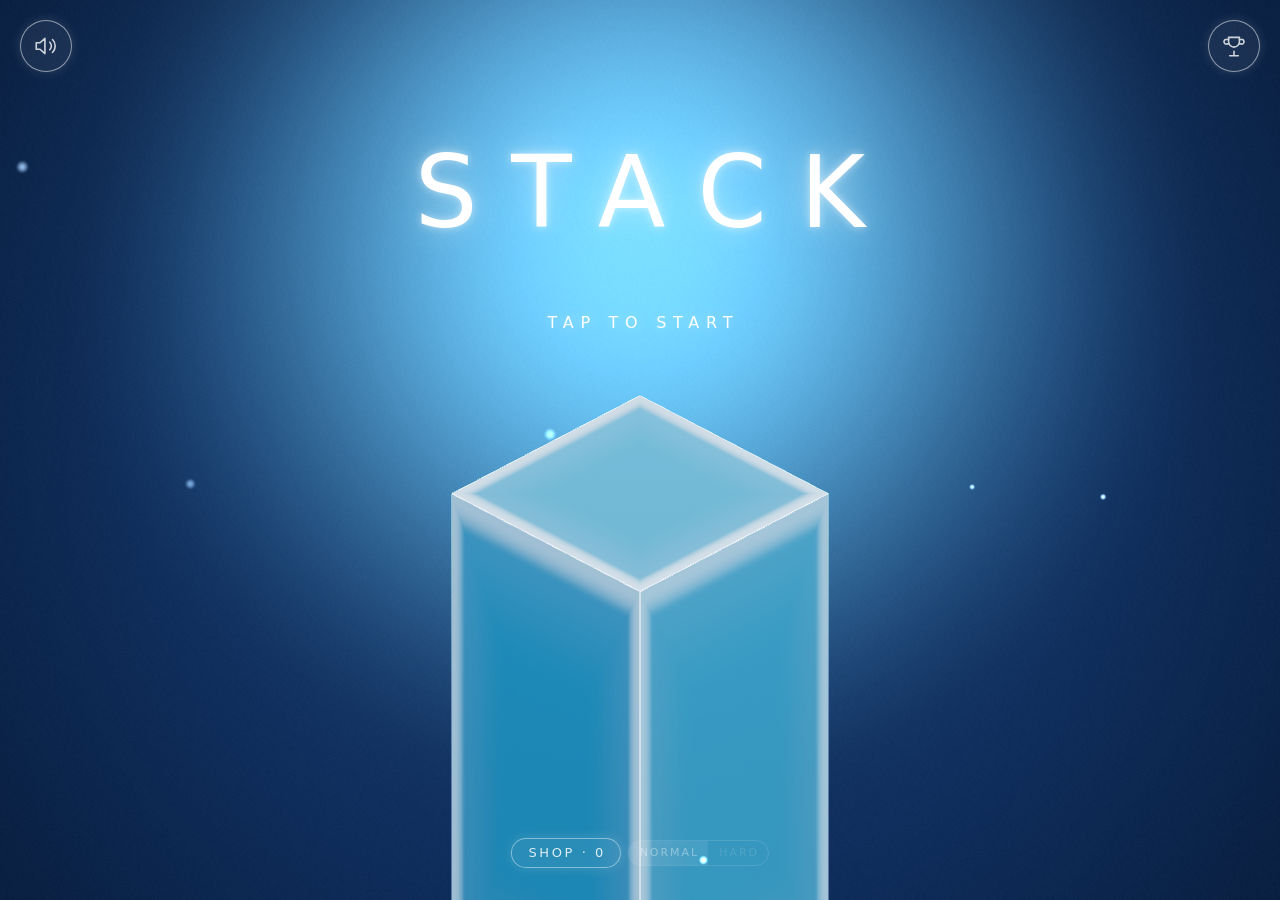
==== commit 3a0a562d: "Death screen: commit at the first death, report the lap at the second The first death does everythin" ====
--- a/Stack.html
+++ b/Stack.html
@@ -4485,6 +4485,9 @@
     revived: false,     /* this run already spent its one comeback */
     bankedScore: 0,     /* the pre-revive score: what posted, and what the
                            second death screen shows as SCORE */
+    revivedPost: null,  /* the row the first death posted, replayed on the
+                           second screen so the run never posts twice */
+    revivedAuto: '',    /* and the exact SAVED AS text it produced */
     submitted: false,   /* this run's score already sent to the board */
     postedRow: null     /* {name, score} actually posted this run, for the
                            "my row" highlight; the name can differ from the
@@ -5733,6 +5736,30 @@
      near-miss bug. */
   var reviveArm = { on: false, timer: null };
 
+  /* The only height allowed to reach the shared board. A revived run posts what
+     it had reached before the comeback; the bonus lap is worth points and a
+     personal best, never a board row. Both post paths read this, the auto-post
+     and the manual SAVE, so neither can leak a post-revive height. */
+  function boardScore() {
+    return state.revived ? state.bankedScore : state.score;
+  }
+
+  /* The roast fired at the first death. The second screen gets its own set so
+     the same line never lands twice inside one run. */
+  var REVIVE_LINES = [
+    'THE COMEBACK WAS THE FUN PART.',
+    'WORTH EVERY POINT.',
+    'SECOND WIND, SAME ENDING.',
+    'YOU BOUGHT ALTITUDE.',
+    'BACK FROM THE DEAD, BRIEFLY.'
+  ];
+  var reviveLineAt = 0;
+  function nextReviveLine() {
+    var line = REVIVE_LINES[reviveLineAt % REVIVE_LINES.length];
+    reviveLineAt++;
+    return line;
+  }
+
   function disarmRevive() {
     if (reviveArm.timer) { clearTimeout(reviveArm.timer); }
     reviveArm.timer = null;
@@ -5793,6 +5820,13 @@
     state.revived = true;
     state.bankedScore = state.score;   /* what posted, and what the second
                                           death screen shows as SCORE */
+    /* Snapshot what the first death's post actually produced, so the second
+       screen can replay it verbatim instead of posting again. The text is
+       captured rather than rebuilt because it already reflects whether the
+       row reached the board or only this device. */
+    state.revivedPost = state.postedRow;
+    state.revivedAuto = state.submitted && !els.autoRow.hidden
+      ? els.autoText.textContent : '';
     els.reviveWrap.hidden = true;
     renderShopPill();                  /* the balance changed */
     emit('hud:revive');
@@ -6432,7 +6466,9 @@
       els.entry.classList.add('is-done');
       return;
     }
-    var score = state.score;
+    /* boardScore, not state.score: after a revive the on-screen score is the
+       bonus lap's height, and only the pre-revive height may reach the board. */
+    var score = boardScore();
     if (!(score > 0)) { return; }
     state.submitted = true;
     var row = { name: name, score: score };
@@ -6514,6 +6550,8 @@
        resetTower; these two are hud's half of the same fact. */
     state.revived = false;
     state.bankedScore = 0;
+    state.revivedPost = null;
+    state.revivedAuto = '';
     disarmRevive();
     renderScore();
     setMode('playing');
@@ -6608,13 +6646,18 @@
     els.overTier.hidden = true;
     els.overTier.textContent = '';
 
-    els.overScore.textContent = String(finalScore);
+    /* A revived run posted its pre-revive height and that is what SCORE shows.
+       BEST reads finalScore, so it takes the revived height, which is the
+       2026-08-06 call: the two numbers legitimately differ, and the offer's own
+       copy ("YOUR 38 STILL COUNTS") is what prepared the player for it. */
+    var postScore = boardScore();
+    els.overScore.textContent = String(postScore);
     els.overBest.textContent = (runMode === 'hard' ? 'HARD BEST ' : 'BEST ') + best;
     els.newBest.hidden = !isNewBest;
     els.overVictim.hidden = true;
     els.overVictim.textContent = '';
 
-    els.quip.textContent = nextQuip();
+    els.quip.textContent = state.revived ? nextReviveLine() : nextQuip();
     state.submitted = false;
     state.postedRow = null;
     var autoName = readName();
@@ -6631,9 +6674,11 @@
        before any of this appeared, so the quip grew a second line and the
        chase line arrived while the screen was being read. */
     if (warmIsFresh(runMode)) {
-      paintSandwich(warmRowsFor('all', runMode), null);
+      paintSandwich(warmRowsFor('all', runMode), state.revivedPost);
       var wday = warmRowsFor('day', runMode);
-      if (wday) { applyRoastOnce(wday); }
+      /* The roast belongs to the death that ended the scoring run. A revived
+         run already heard it; the second screen has REVIVE_LINES instead. */
+      if (wday && !state.revived) { applyRoastOnce(wday); }
     } else {
       /* No rows to draw a rival from, and the failed-submit path renders the
          device list without ever reaching paintSandwich. Seed the own-best
@@ -6641,12 +6686,30 @@
          that lands later replaces this line with a real name. */
       showVictim(null, null);
     }
-    if (finalScore > 0 && autoName) {
+    if (state.revived) {
+      /* This run already posted, at the first death, with the pre-revive
+         height. Replay what that produced; never post a second time. This is
+         the integrity condition the whole feature was approved under, and it
+         holds here structurally rather than by a check on the score. */
+      if (state.revivedPost) {
+        state.submitted = true;
+        state.postedRow = state.revivedPost;
+        els.entry.hidden = true;
+        if (state.revivedAuto) { setAutoRow(state.revivedAuto, true); }
+        refreshBoard(state.revivedPost, true);
+      } else {
+        /* Nobody posted yet: an unknown player who revived before saving. The
+           entry stays the way to post, and trySave reads boardScore, so it
+           still sends the pre-revive height. */
+        els.entry.hidden = !(postScore > 0);
+        refreshBoard(null, true);
+      }
+    } else if (postScore > 0 && autoName) {
       /* Known player: the run posts itself; the keyboard stays away. */
       els.entry.hidden = true;
-      autoSubmit(autoName, finalScore);
+      autoSubmit(autoName, postScore);
     } else {
-      els.entry.hidden = !(finalScore > 0);
+      els.entry.hidden = !(postScore > 0);
       refreshBoard(null, true);
     }
 
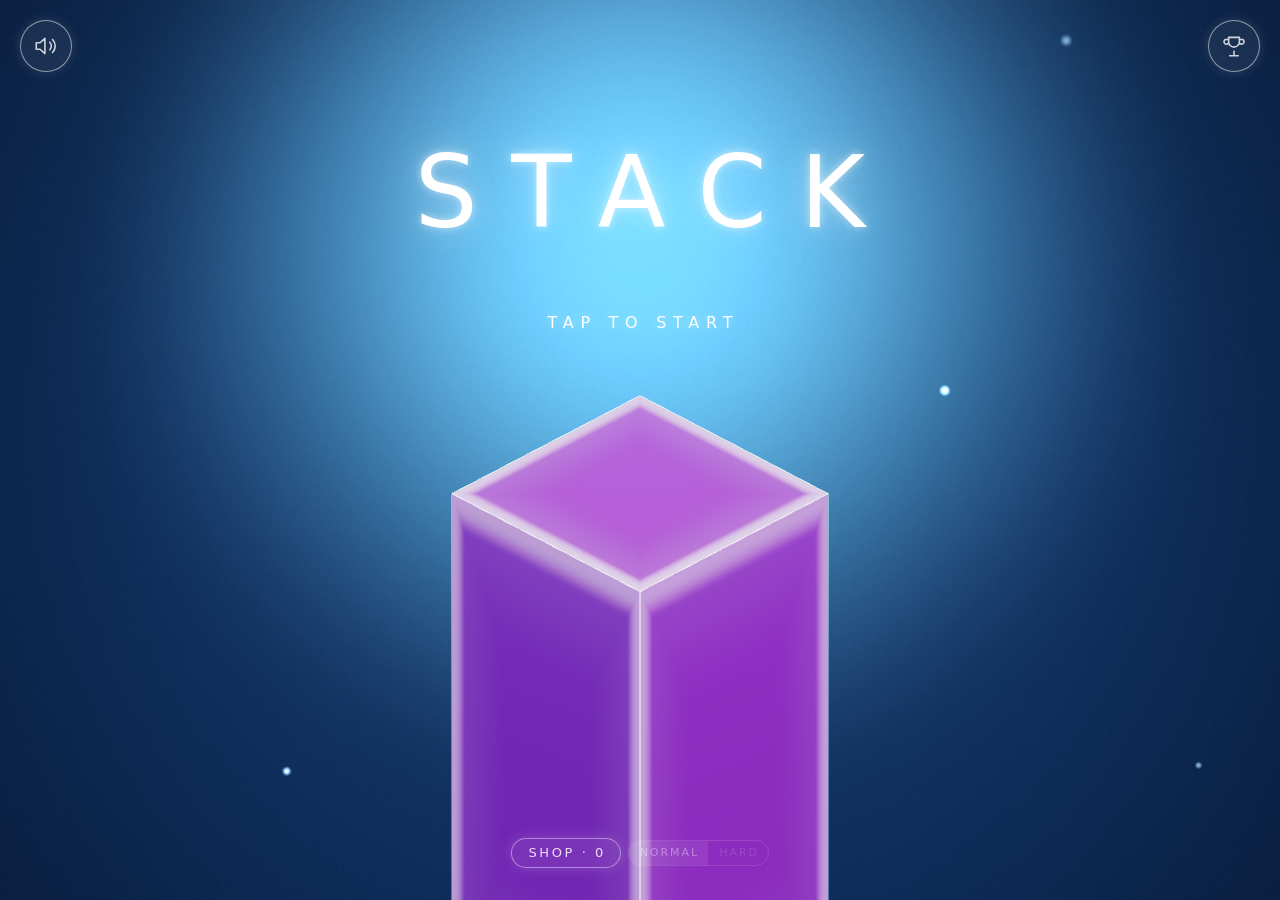
==== commit b5df85ad: "Death screen: keep the roast off the second screen refreshBoard applies a roast of its own when want" ====
--- a/Stack.html
+++ b/Stack.html
@@ -6696,7 +6696,12 @@
         state.postedRow = state.revivedPost;
         els.entry.hidden = true;
         if (state.revivedAuto) { setAutoRow(state.revivedAuto, true); }
-        refreshBoard(state.revivedPost, true);
+        /* wantRoast false: refreshBoard applies a roast of its own when it is
+           true, which would overwrite the revive line a few lines above. The
+           roast belongs to the death that ended the scoring run, and it already
+           fired there. Guarding applyRoastOnce at the call site above is not
+           enough on its own; this is the second path into it. */
+        refreshBoard(state.revivedPost, false);
       } else {
         /* Nobody posted yet: an unknown player who revived before saving. The
            entry stays the way to post, and trySave reads boardScore, so it
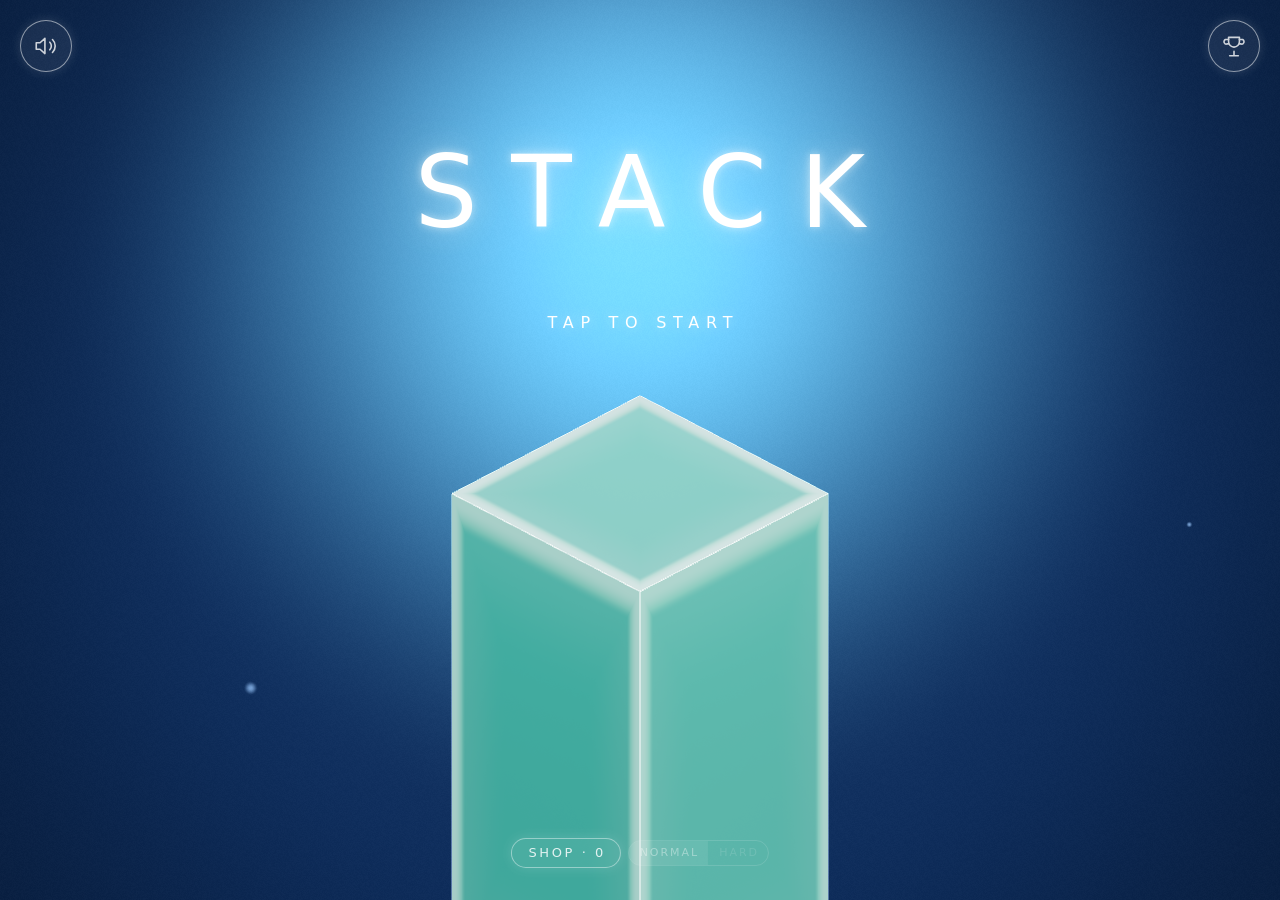
==== commit 3a99eb0d: "Death screen: drop the from-your-best line after a comeback It had no honest form there. Measured fr" ====
--- a/Stack.html
+++ b/Stack.html
@@ -5965,13 +5965,21 @@
          loaded at all. Then the only target left is my own record. Restores
          the retention spec's "N FROM YOUR BEST", lost when the death screen
          was rebuilt around the rank sandwich. */
+      /* After a comeback this fallback has no honest form, so it is dropped
+         rather than repaired. Measured from the run's real height it
+         contradicts the screen (best 45 minus a real 23 is 22, printed under a
+         SCORE reading 14); measured from the banked score it would announce a
+         gap to a record the comeback had just set. The board-relative line
+         above survives, because its anchor is mineScore, the board's opinion
+         of me, which is the banked height and therefore true either way.
+         Maor's call, 2026-08-06: never wrong beats sometimes useful. */
       var myBest = bestFor(deathMode());
       var toBeat = myBest - state.score;
       /* A run that placed nothing has nothing to chase with, and the score-0
          screen must stay bare (it is also where a stale line from the
          previous death would show up). toBeat < 1 means this run IS the
          record, which NEW BEST already announces. */
-      if (myBest > 0 && state.score > 0 && toBeat >= 1) {
+      if (!state.revived && myBest > 0 && state.score > 0 && toBeat >= 1) {
         text = toBeat + ' FROM YOUR BEST';
       }
     }
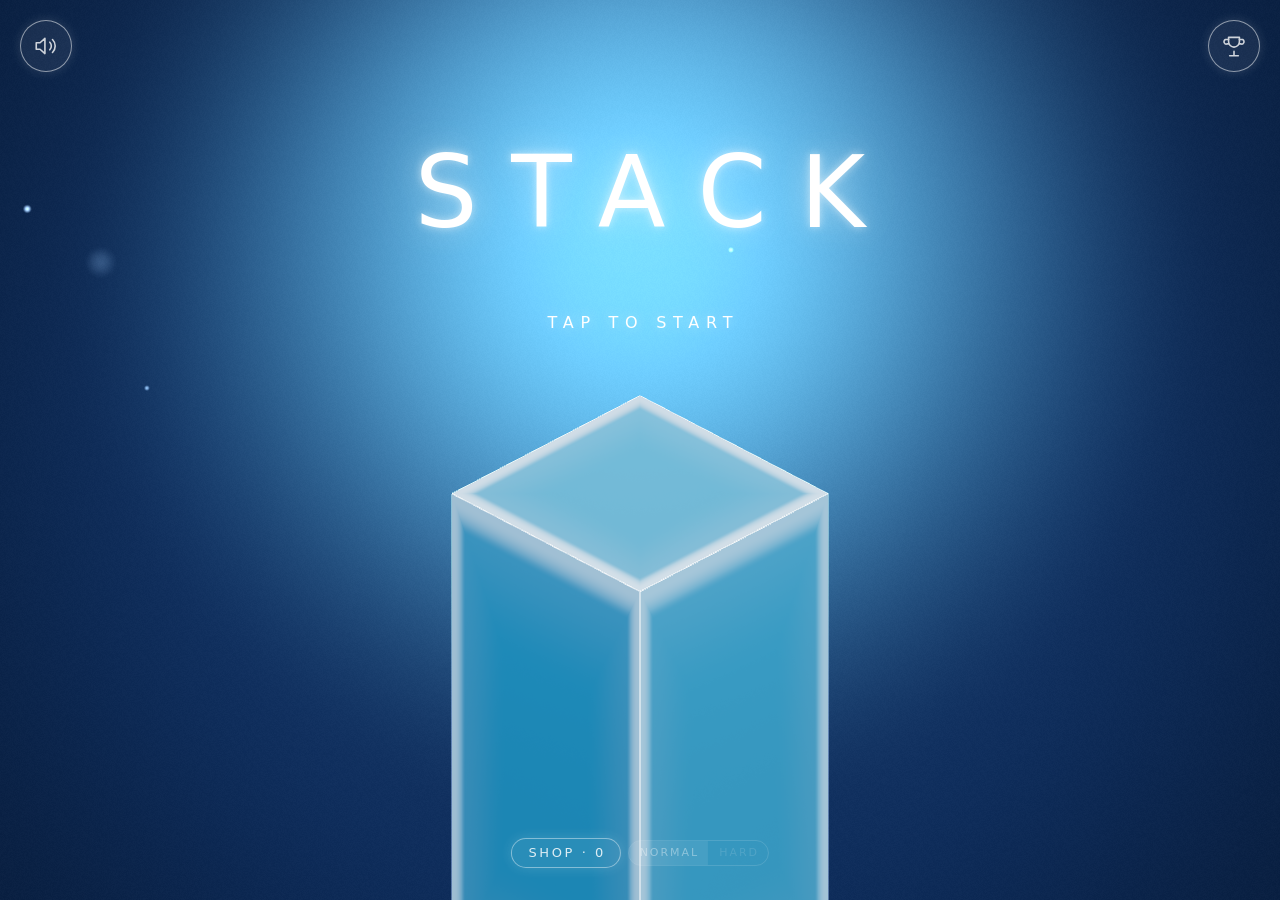
==== commit f4103985: "Death screen: fit the panel on a short phone The worst realistic death screen (two-line roast, NEW B" ====
--- a/Stack.html
+++ b/Stack.html
@@ -522,6 +522,47 @@
      and the overlay starts scrolling, at which point extra padding stops
      buying clearance at all (measured: +28px moved the pill 2px). */
   padding-bottom: calc(4vh + env(safe-area-inset-bottom, 0px) + 20px);
+}
+
+/* Short viewports: give up rhythm, never content.
+
+   The rule above admits the panel can outgrow the screen, and treats that as
+   survivable because the overlay scrolls. It is not survivable. Once the panel
+   overflows, the padding-bottom that buys the MENU pill its clearance goes
+   below the fold, and the pill lands on the bottom edge -- the iOS
+   home-indicator strip, where the system can take the touch before the page
+   sees it. That is the same "MENU does nothing" failure 0164c63 fixed, arriving
+   by a second route. Measured at 390x664 in the worst realistic case (two-line
+   roast + NEW BEST + revive offer): panel 700px inside 664px, pill 11px off the
+   bottom, against a 40px floor.
+
+   The panel is mostly fixed-size blocks -- an 80px numeral, a ~157px board, a
+   64px action circle, a 44px pill -- and only its spacing scales with the
+   viewport, so on a short screen the spacing is the only thing that can give.
+   These seven margins are the whole intervention: no roast is truncated, no
+   badge is dropped, no control is hidden. Roughly halved, they return 7.9vh
+   (~52px at 664), which turns -36px of overflow into +15px of slack.
+
+   Breakpoint, derived rather than eyeballed. Everything that does not scale
+   with height sums to ~539px here (vmin-clamped type is width-driven on a
+   portrait phone, so it is constant across these heights), and the vh-driven
+   terms come to 24.2vh. Untrimmed, the panel fits when 539 + 0.242H <= H, i.e.
+   from about 712px up. 740 leaves ~28px of headroom over that for board-row
+   variance: .hud-lb alone measured 138px and 157px on two runs, purely on
+   whether the SAVED HERE AS row and the points whisper were showing.
+   pw-panel-fit section B tests at 741px, immediately above this line, because
+   a breakpoint set too low fails there rather than at 664. */
+@media (max-height: 740px) {
+  #hud-root .hud-over-panel {
+    padding-top: calc(max(2.2vh, env(safe-area-inset-top, 0px)) +
+                      clamp(40px, 6.5vmin, 52px) + 0.8vh);
+  }
+  #hud-root .hud-over-quip    { margin-bottom: 1.1vh; }
+  #hud-root .hud-over-newbest { margin-top: 1vh; }
+  #hud-root .hud-lb           { margin-top: 1.8vh; }
+  #hud-root .hud-actions      { margin-top: 2vh; }
+  #hud-root .hud-over-hint    { margin-top: 1.8vh; }
+  #hud-root .hud-over-menu    { margin-top: 1vh; }
 }
 
 .hud-lb {
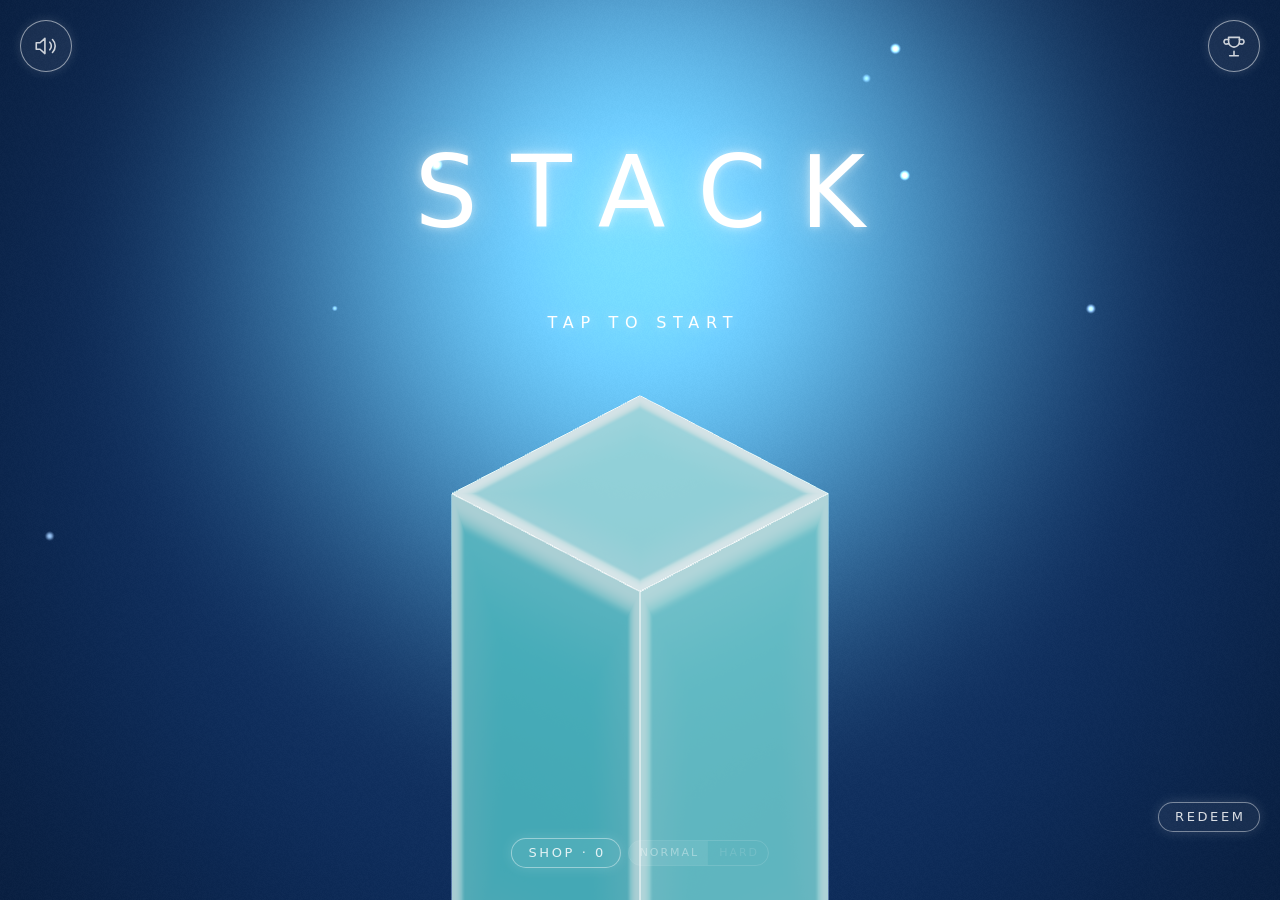
==== commit dfb55648: "Title redeem pill, and a shop door on the death screen Two approved asks from the 2026-08-04 shop re" ====
--- a/Stack.html
+++ b/Stack.html
@@ -562,7 +562,12 @@
   #hud-root .hud-lb           { margin-top: 1.8vh; }
   #hud-root .hud-actions      { margin-top: 2vh; }
   #hud-root .hud-over-hint    { margin-top: 1.8vh; }
-  #hud-root .hud-over-menu    { margin-top: 1vh; }
+  /* The bottom chrome ROW, not the MENU pill inside it. The pill's own
+     margin moved up to the row on 2026-08-10 so MENU and SHOP cannot drift;
+     a trim still aimed at the pill would have left the row's 1.4vh untrimmed
+     on short screens (undoing part of this block's own budget) and pushed
+     MENU 3px below SHOP inside the flex row. */
+  #hud-root .hud-over-chrome  { margin-top: 1vh; }
 }
 
 .hud-lb {
@@ -984,6 +989,78 @@
   opacity: 0.3;
   cursor: default;
 }
+
+/* Title bottom edge, right anchor: REDEEM (2026-08-10, variant T3).
+
+   Its own fixed element rather than a third child of .hud-title-chrome, so
+   that row keeps its left:50% + translateX(-50%) centring no matter what the
+   side anchors hold. A single space-between row would NOT work here: with an
+   empty left slot and a REDEEM right slot the centre lands off-centre.
+
+   The LEFT anchor of this edge is reserved for identity's claimed name and
+   has no element yet. When it lands it mirrors this one and nothing in the
+   centre moves. It will need a hard truncation rule (this edge fits at 300px
+   with nothing to spare) and the same bidi guard the roast templates carry,
+   because it renders a player-supplied name.
+
+   Shares .hud-title-chrome's bottom offset exactly so the edge reads as one
+   line. */
+.hud-title-redeem {
+  position: fixed;
+  right: max(2.2vh, env(safe-area-inset-right, 0px));
+  /* One rung ABOVE .hud-title-chrome, not beside it. Beside was the drawn
+     design and it does not survive a real phone: the centred chrome row is
+     ~220px, so the free space to its right is 71px at 390 and 36px at 320,
+     against a 73px labelled pill. Measured overlap was -2px on iPhone 13 and
+     -35px on iPhone SE. No font size fits the word REDEEM into 36px, so the
+     side anchors take their own rung and the centre keeps its full width.
+     The 36px is the chrome row's own height (~26px) plus a 10px gap;
+     pw-title-redeem section A asserts the clearance at three widths, so this
+     constant cannot rot silently. */
+  bottom: calc(max(2.6vh, env(safe-area-inset-bottom, 0px)) + 1vh + 36px);
+  z-index: 110;   /* under .hud-board's 120, so the overlay covers it */
+  /* This box is exactly the pill. The row is taken out of flow below, because
+     in flow it made the anchor as wide as itself (260px), and an anchor that
+     wide reaches across the centred chrome row and swallows every tap meant
+     for the SHOP pill underneath it. Measured, not theorised: Playwright
+     reported .hud-title-redeem intercepting pointer events on .hud-shop-pill. */
+  pointer-events: none;
+  opacity: 0;
+  transition: opacity 0.3s ease;
+}
+#hud-root[data-state="title"] .hud-title-redeem { opacity: 0.85; }
+/* Only the controls become hit targets, and only in the title state. On the
+   anchor instead, its whole box would be a target; on the children
+   unconditionally, they would stay clickable during play, which is this
+   codebase's most-repeated bug (four prior instances). Outside the title state
+   the children match nothing here and inherit none from the anchor.
+   This is also why .hud-redeem-input and .hud-redeem-btn had to drop their own
+   pointer-events declarations when the row left the board panel. */
+#hud-root[data-state="title"] .hud-title-redeem > * { pointer-events: auto; }
+
+/* Out of flow, opening upward from the pill's right edge. */
+.hud-title-redeem .hud-redeem {
+  position: absolute;
+  right: 0;
+  bottom: calc(100% + 6px);
+}
+.hud-redeem-pill {
+  cursor: pointer;
+  border: 1px solid rgba(255, 255, 255, 0.5);
+  background: rgba(255, 255, 255, 0.07);
+  border-radius: 999px;
+  padding: 0.5em 1.05em 0.5em 1.27em; /* extra left pad balances letter-spacing */
+  font-size: clamp(10px, 1.55vmin, 13px);
+  font-weight: 300;
+  letter-spacing: 0.2em;
+  white-space: nowrap;
+  box-shadow: 0 0 14px rgba(255, 255, 255, 0.18);
+  transition: background-color 0.18s ease, transform 0.18s ease;
+}
+.hud-redeem-pill:hover { background: rgba(255, 255, 255, 0.15); }
+.hud-redeem-pill:active { transform: scale(0.95); }
+.hud-redeem-pill.is-open { background: rgba(255, 255, 255, 0.18); }
+.hud-redeem-pill:focus-visible { outline: 2px solid #fff; outline-offset: 3px; }
 
 /* Board pane's mode picker: same chips as .hud-mode-seg. Which board this
    pane reads, NORMAL | HARD. */
@@ -1464,15 +1541,26 @@
 }
 .hud-machine-wintxt { display: flex; flex-direction: column; align-items: flex-start; }
 /* Redeem row: input + button under the machine, message on its own line. */
+/* The row floats over the scene now instead of sitting on the board panel's
+   dark backdrop, so it carries its own. */
 .hud-redeem {
-  margin-top: 1.4vh;
   display: flex;
   flex-wrap: wrap;
   align-items: center;
   gap: 6px;
+  width: min(70vw, 260px);
+  padding: 8px;
+  border-radius: 12px;
+  background: rgba(6, 12, 26, 0.55);
+  backdrop-filter: blur(3px);
+  -webkit-backdrop-filter: blur(3px);
+}
+/* The class above sets display, so el.hidden alone would not hide this.
+   Standing hazard: any test for this state must assert COMPUTED style. */
+.hud-redeem[hidden] {
+  display: none;
 }
 .hud-redeem-input {
-  pointer-events: auto;
   flex: 1 1 auto;
   min-width: 0;
   min-height: 38px;
@@ -1488,7 +1576,6 @@
 .hud-redeem-input::placeholder { color: rgba(255, 255, 255, 0.35); }
 .hud-redeem-input:focus-visible { outline: 2px solid #fff; outline-offset: 2px; }
 .hud-redeem-btn {
-  pointer-events: auto;
   cursor: pointer;
   flex: 0 0 auto;
   min-height: 38px;
@@ -1576,14 +1663,20 @@
   from { opacity: 0; transform: translateY(16px); }
   to   { opacity: 0.7; transform: none; }
 }
-#hud-root[data-state="over"] .hud-over-menu {
+/* Both chrome pills, not the row: hudMenuIn ends at opacity 0.7, which is
+   each pill's own resting opacity. On the row instead, 0.7 would compound
+   with the children's 0.7 and land them at 0.49. */
+#hud-root[data-state="over"] .hud-over-menu,
+#hud-root[data-state="over"] .hud-over-shop {
   animation: hudMenuIn 0.34s cubic-bezier(0.2, 0.7, 0.25, 1) 0.32s backwards;
 }
 .hud-over-menu {
   pointer-events: auto;
   cursor: pointer;
   position: relative;   /* anchors the hit expander below */
-  margin-top: 1.4vh;
+  /* The 1.4vh that used to sit here moved to .hud-over-chrome when the shop
+     door arrived beside this pill (2026-08-10). Left here it survived as a
+     margin on one flex child only, which pushed MENU 3px below SHOP. */
   /* 44px minimum tap target, matching Apple's HIG and the size the board
      overhaul settled on. This pill was 25px tall and sat at the bottom edge
      of the screen, which is the one place a miss costs something: taps that
@@ -1628,6 +1721,67 @@
   transform: scale(0.95);
 }
 .hud-over-menu:focus-visible {
+  outline: 2px solid #fff;
+  outline-offset: 2px;
+}
+
+/* Death bottom chrome: MENU + the shop door, side by side (2026-08-10,
+   variant D2). The 1.4vh that used to sit on .hud-over-menu lives here now,
+   so the two pills cannot drift apart -- same pattern, and same reason, as
+   .hud-act. One visible child still centres itself. */
+.hud-over-chrome {
+  margin-top: 1.4vh;
+  display: flex;
+  align-items: center;
+  gap: 8px;
+}
+/* Adjacency fix for the hit expanders. Each pill's expander reaches 14px
+   sideways, and the gap is 8px, so left as-is the two would overlap by 20px
+   and SHOP (later in the DOM, no z-index on either) would win 6px of MENU's
+   own painted surface. The facing edges are pulled to half the gap so they
+   meet exactly at its midpoint: no overlap, no dead strip between them, and
+   the OUTWARD 14px both pills were tuned with is untouched. */
+.hud-over-chrome .hud-over-menu::before { right: -4px; }
+.hud-over-chrome .hud-over-shop::before { left: -4px; }
+
+.hud-over-shop {
+  /* Deliberately the same object as .hud-over-menu, including the 44px floor
+     and the hit expander: this row sits at the bottom edge, where a miss
+     either restarts a run nobody asked for or does nothing at all, and on an
+     installed iOS app it sits over the home-indicator gesture strip. */
+  pointer-events: auto;
+  cursor: pointer;
+  position: relative;   /* anchors the hit expander */
+  min-height: 44px;
+  display: inline-flex;
+  align-items: center;
+  justify-content: center;
+  border: 1px solid rgba(255, 255, 255, 0.4);
+  background: rgba(255, 255, 255, 0.06);
+  border-radius: 999px;
+  padding: 0.45em 1.3em 0.45em 1.56em; /* extra left pad balances letter-spacing */
+  font-size: clamp(10px, 1.5vmin, 12px);
+  font-weight: 300;
+  letter-spacing: 0.26em;
+  font-variant-numeric: lining-nums tabular-nums;
+  white-space: nowrap;
+  opacity: 0.7;
+  transition: opacity 0.18s ease, background-color 0.18s ease, transform 0.18s ease;
+}
+.hud-over-shop::before {
+  content: '';
+  position: absolute;
+  inset: -12px -14px;
+  border-radius: inherit;
+}
+.hud-over-shop:hover {
+  opacity: 1;
+  background: rgba(255, 255, 255, 0.14);
+}
+.hud-over-shop:active {
+  transform: scale(0.95);
+}
+.hud-over-shop:focus-visible {
   outline: 2px solid #fff;
   outline-offset: 2px;
 }
@@ -4989,7 +5143,21 @@
     var overMenu = el('button', 'hud-over-menu', 'MENU');
     overMenu.type = 'button';
     overMenu.setAttribute('aria-label', 'Back to the title screen');
-    panel.appendChild(overMenu);
+    /* Death bottom chrome (2026-08-10 spec, variant D2): MENU plus a door
+       into the shop carrying the live balance, the same object as the title
+       screen's pill so it is learned once and recognised on both screens.
+       It sits in the chrome rather than inside the panel because the panel
+       overflowed on a two-line Hebrew roast (f410398) and pw-panel-fit now
+       pins that worst case; a row down here adds no panel height at all.
+       The 1.4vh that used to sit on .hud-over-menu lives on this row now,
+       so the two pills cannot drift apart. */
+    var overChrome = el('div', 'hud-over-chrome');
+    var overShop = el('button', 'hud-over-shop', 'SHOP');
+    overShop.type = 'button';
+    overShop.setAttribute('aria-label', 'Open the shop');
+    overChrome.appendChild(overMenu);
+    overChrome.appendChild(overShop);
+    panel.appendChild(overChrome);
     over.appendChild(backdrop);
     over.appendChild(panel);
 
@@ -5217,7 +5385,11 @@
        anyone reading source can find it; cosmetics only, accepted like the
        rest of the trollable-by-design surface. Trophies stay earned: the
        code grants every catalog single and the three priced Worlds, never
-       the tier gifts or Bobo. */
+       the tier gifts or Bobo.
+       Relocated off the shop pane to the title screen's bottom-right anchor
+       on 2026-08-10 (spec 2026-08-10-title-redeem-death-shopdoor-design,
+       variant T3): it is a review lane, and burying it three taps inside the
+       thing under review made judging cost more than looking. */
     var redeemRow = el('div', 'hud-redeem');
     var redeemInput = document.createElement('input');
     redeemInput.type = 'text';
@@ -5232,7 +5404,26 @@
     redeemRow.appendChild(redeemInput);
     redeemRow.appendChild(redeemBtn);
     redeemRow.appendChild(redeemMsg);
-    boardShop.appendChild(redeemRow);
+    redeemRow.hidden = true;   /* .hud-redeem sets display:flex, so hud.css
+                                  restates [hidden] { display: none } */
+
+    /* Title bottom edge, right anchor (variant T3). Three independently
+       anchored slots share this edge: left is RESERVED and empty until
+       identity ships a claimed name, centre is .hud-title-chrome, this is
+       right. They are separate fixed elements rather than one space-between
+       row precisely so the centre stays mathematically centred whether or
+       not the side slots hold anything.
+       data-ui is core.js's documented opt-out. The pill and the input match
+       its 'button, a, input' selector on their own, but the message span
+       does not, so without this a tap on the message starts a run. */
+    var titleRedeem = el('div', 'hud-title-redeem');
+    titleRedeem.setAttribute('data-ui', '1');
+    var redeemPill = el('button', 'hud-redeem-pill', 'REDEEM');
+    redeemPill.type = 'button';
+    redeemPill.setAttribute('aria-label', 'Redeem a code');
+    redeemPill.setAttribute('aria-expanded', 'false');
+    titleRedeem.appendChild(redeemRow);
+    titleRedeem.appendChild(redeemPill);
 
     var boardList = el('ol', 'hud-lb-list hud-board-list');
     /* Floating jump-to-my-row chip: absolutely positioned over the list's
@@ -5260,6 +5451,7 @@
     root.appendChild(boardBtn);
     root.appendChild(muteBtn);
     root.appendChild(titleChrome);
+    root.appendChild(titleRedeem);
     root.appendChild(board);
     root.appendChild(toast);
 
@@ -5305,6 +5497,11 @@
       redeemInput: redeemInput,
       redeemBtn: redeemBtn,
       redeemMsg: redeemMsg,
+      redeemRow: redeemRow,
+      redeemPill: redeemPill,
+      titleRedeem: titleRedeem,
+      overShop: overShop,
+      overChrome: overChrome,
       toast: toast,
       lbList: lbList,
       entry: entry,
@@ -5355,6 +5552,7 @@
     state.mode = mode;
     els.root.setAttribute('data-state', mode);
     if (mode === 'title') { renderTitleBest(); }
+    else if (redeemClose) { redeemClose(); }   /* never leave it open behind a run */
   }
 
   function renderTitleBest() {
@@ -5403,8 +5601,14 @@
     renderTitleBest();
   }
 
+  /* One renderer for both SHOP pills (title chrome and death chrome) so the
+     two can never drift out of step. The death one must be repainted AFTER
+     applyOver commits the run's points, or it shows a stale balance on the
+     one screen where the player just earned. */
   function renderShopPill() {
-    els.shopPill.textContent = 'SHOP · ' + fmtPts(readInt(PTS_KEY));
+    var label = 'SHOP · ' + fmtPts(readInt(PTS_KEY));
+    els.shopPill.textContent = label;
+    els.overShop.textContent = label;
   }
 
   function renderScore() {
@@ -5768,6 +5972,11 @@
   var runMode = 'normal';
   function deathMode() { return runMode === 'hard' ? 'hard' : 'normal'; }
 
+  /* Assigned when the redeem pill is wired. setMode calls it on any exit from
+     the title state, so a row left open (and whatever was typed into it)
+     never survives into a run or waits to reappear on the way back. */
+  var redeemClose = null;
+
   /* ------------------------------------------------------------- revive */
 
   /* Two-tap purchase, the same shape the shop uses to buy a World: the first
@@ -6654,6 +6863,9 @@
       }
       writeInt(PTS_KEY, readInt(PTS_KEY) + runPts);
     }
+    /* After the commit above, never before it: the death screen's own SHOP
+       pill shows this balance, and the player just earned into it. */
+    renderShopPill();
     /* Both markers verbatim would wrap on a narrow phone, so the combined
        case collapses to one multiplier. */
     var ptsMark = '';
@@ -6815,14 +7027,17 @@
 
   function tryRestart(ev) {
     /* Taps on the name entry are for typing/saving, never restarts. The
-       MENU pill carries an invisible hit expander (see .hud-over-menu::before
-       in hud.css) so a thumb that lands just off it still resolves to the
-       button here, rather than falling through to a restart. A JS guard on
-       this handler alone would not have been enough: core.js runs its own
-       global tap-to-restart and only skips targets matching
+       MENU and SHOP pills carry invisible hit expanders (see
+       .hud-over-menu::before and .hud-over-shop::before in hud.css) so a
+       thumb that lands just off one still resolves to the button here,
+       rather than falling through to a restart. A JS guard on this handler
+       alone would not have been enough: core.js runs its own global
+       tap-to-restart and only skips targets matching
        'button, a, input, [data-ui]', so the near-miss has to become a real
-       hit on the button to satisfy both. */
-    if (ev && ev.target && ev.target.closest && ev.target.closest('.hud-lb-entry, .hud-lb-auto, .hud-over-menu, .hud-revive')) { return; }
+       hit on the button to satisfy both.
+       .hud-over-shop is in this list for a sharper reason than symmetry:
+       without it a tap opened the shop AND restarted the run underneath it. */
+    if (ev && ev.target && ev.target.closest && ev.target.closest('.hud-lb-entry, .hud-lb-auto, .hud-over-menu, .hud-over-shop, .hud-revive')) { return; }
     if (state.mode !== 'over') { return; }
     var now = Date.now();
     if (now - state.overAt < RESTART_LOCKOUT_MS) { return; }
@@ -6853,6 +7068,13 @@
     els.boardBtn.addEventListener('click', openBoard);
     els.shopPill.addEventListener('click', function () {
       if (state.mode !== 'title') { return; }
+      openBoardTo('shop');
+    });
+    /* The death screen's door into the shop. openBoardTo, not openBoard:
+       landing ON the shop pane is the whole point of the pill, and openBoard
+       would drop the player on the board instead. */
+    els.overShop.addEventListener('click', function () {
+      if (state.mode !== 'over') { return; }
       openBoardTo('shop');
     });
     els.modeNormal.addEventListener('click', function () {
@@ -6993,6 +7215,24 @@
     }
     els.redeemBtn.addEventListener('click', applyRedeem);
     keepKeysLocal(els.redeemBtn);
+    /* The pill reveals the row rather than the row living on screen: "stay
+       visible for now" (Maor, 2026-08-04) is about the ENTRY staying
+       visible, and a permanently open text field on the title screen is a
+       different, worse thing. */
+    function setRedeemOpen(open) {
+      els.redeemRow.hidden = !open;
+      els.redeemPill.classList.toggle('is-open', open);
+      els.redeemPill.setAttribute('aria-expanded', open ? 'true' : 'false');
+      if (open) { els.redeemInput.focus(); }
+      else { els.redeemMsg.textContent = ''; els.redeemInput.value = ''; }
+    }
+    redeemClose = function () { setRedeemOpen(false); };
+    els.redeemPill.addEventListener('click', function () {
+      if (state.mode !== 'title') { return; }
+      setRedeemOpen(els.redeemRow.hidden);
+    });
+    keepKeysLocal(els.redeemPill);
+    keepKeysLocal(els.overShop);
     /* The input takes Enter as APPLY and keeps Space out of core's window
        drop/start listener, same class of shielding as keepKeysLocal but
        without eating the characters being typed. */
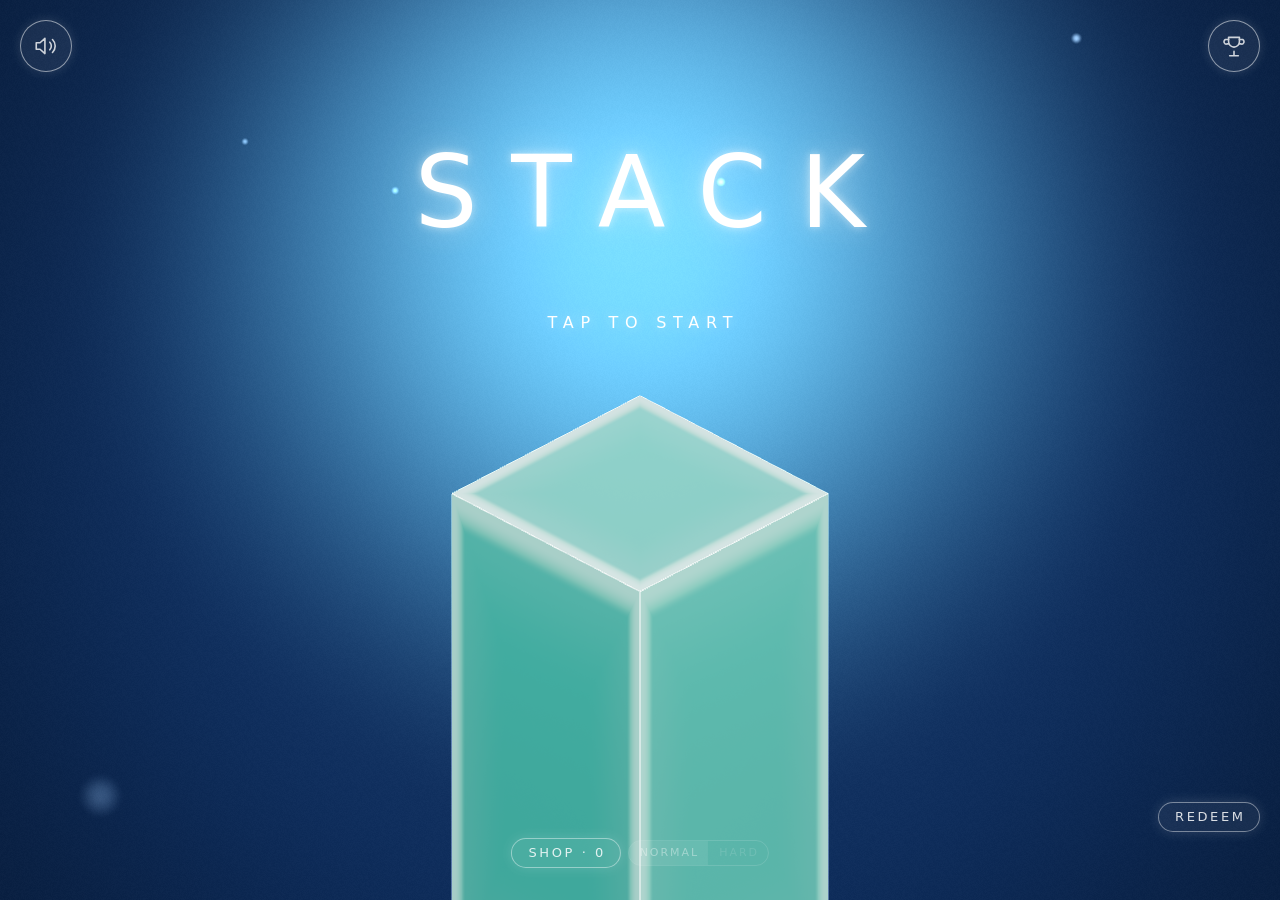
==== commit 3bb8b160: "Death screen: pin the bottom chrome instead of budgeting for it Maor, playing Hard on the installed " ====
--- a/Stack.html
+++ b/Stack.html
@@ -44,6 +44,17 @@
   font-family: "Segoe UI Light", "Helvetica Neue", "Segoe UI", system-ui, Arial, sans-serif;
   font-weight: 100;
   color: #fff;
+  /* The death screen's bottom chrome band, as ONE pair of values so the row's
+     clearance and the room the panel leaves for it can never drift apart.
+     Drift is exactly how the MENU pill reached the iOS home-indicator gesture
+     strip twice: the row was stacked in the panel's flow, so any content that
+     made the panel taller pushed the row down and ate its clearance. It is
+     pinned now, and these are the numbers that keep it pinned.
+     env(safe-area-inset-bottom) is deliberately NOT used: this app ships
+     without viewport-fit=cover, so it resolves to 0 on a real iPhone and
+     would silently contribute nothing. */
+  --over-chrome-gap: 44px;   /* clearance from the bottom edge, over the 40px floor */
+  --over-chrome-h: 44px;     /* the row's own height, the HIG tap-target floor */
   -webkit-user-select: none;
   user-select: none;
   -webkit-tap-highlight-color: transparent;
@@ -212,6 +223,8 @@
   flex-direction: column;
   align-items: center;
   justify-content: center;
+  /* Base only. The effective value is set by the second .hud-over-panel rule
+     further down, which wins on source order at equal specificity. */
   padding-bottom: 4vh;
 }
 
@@ -512,16 +525,23 @@
   /* Clear the fixed corner buttons (mute / trophy): their top offset plus
      their clamped height plus a gap, so the quip can never sit under them. */
   padding-top: calc(max(2.2vh, env(safe-area-inset-top, 0px)) + clamp(40px, 6.5vmin, 52px) + 1.8vh);
-  /* Lift the MENU pill clear of the bottom of the screen. In an installed
-     iOS app the bottom strip is the home-indicator gesture region and the
-     system can take a touch there before the page ever sees it, which is
-     what "MENU does nothing" looks like from the player's side. The env()
-     term is 0 today because the viewport meta does not set viewport-fit:
-     cover; it is written in so this stays correct if that ever changes.
-     20px and no more: past that the panel overflows a 664px-tall viewport
-     and the overlay starts scrolling, at which point extra padding stops
-     buying clearance at all (measured: +28px moved the pill 2px). */
-  padding-bottom: calc(4vh + env(safe-area-inset-bottom, 0px) + 20px);
+  /* Reserve the pinned chrome band, so the informational stack cannot slide
+     under MENU or SHOP.
+
+     This used to be `4vh + env(...) + 20px`, and the comment here recorded
+     the trap that made padding the wrong tool: past a point the panel
+     overflows a 664px viewport, the overlay scrolls, and extra padding stops
+     buying clearance at all (measured then: +28px moved the pill 2px). That
+     is exactly what happened again in Hard mode, where a NEW BEST badge
+     nobody had measured pushed the panel to 674 in 664 and the pill's
+     clearance down to 37px, under the 40px floor.
+
+     Padding no longer has to buy that clearance: the row is pinned to the
+     viewport now, so its distance from the bottom edge is a constant. All
+     this has to do is keep the content above it from overlapping it, and it
+     is derived from the same two values the pin uses so the pair cannot
+     drift. */
+  padding-bottom: calc(var(--over-chrome-gap) + var(--over-chrome-h) + 1.2vh);
 }
 
 /* Short viewports: give up rhythm, never content.
@@ -562,12 +582,11 @@
   #hud-root .hud-lb           { margin-top: 1.8vh; }
   #hud-root .hud-actions      { margin-top: 2vh; }
   #hud-root .hud-over-hint    { margin-top: 1.8vh; }
-  /* The bottom chrome ROW, not the MENU pill inside it. The pill's own
-     margin moved up to the row on 2026-08-10 so MENU and SHOP cannot drift;
-     a trim still aimed at the pill would have left the row's 1.4vh untrimmed
-     on short screens (undoing part of this block's own budget) and pushed
-     MENU 3px below SHOP inside the flex row. */
-  #hud-root .hud-over-chrome  { margin-top: 1vh; }
+  /* No entry for .hud-over-chrome. The row left this block's jurisdiction on
+     2026-08-11 when it was pinned to the bottom edge: it is out of flow, so
+     trimming a margin on it would change nothing about the panel's height
+     and everything about its clearance, which is the one number this whole
+     class of bug turns on. Its spacing lives in --over-chrome-gap. */
 }
 
 .hud-lb {
@@ -1729,8 +1748,31 @@
    variant D2). The 1.4vh that used to sit on .hud-over-menu lives here now,
    so the two pills cannot drift apart -- same pattern, and same reason, as
    .hud-act. One visible child still centres itself. */
+/* PINNED, not stacked. Its distance from the bottom edge is a constant now,
+   independent of how tall the panel's content becomes. That is the whole
+   point: three fixes for "MENU does nothing" all adjusted the vertical
+   budget (0164c63 the pill's size, f410398 the margins), and on 2026-08-11 a
+   Hard-mode death on the pre-fix build still measured 674 inside 664 with the
+   pill's clearance at 37px, under f410398's own 40px floor. A budget can
+   always be wrong once more; a pinned row cannot.
+   Worth knowing, because it is what made Hard the mode that surfaced this:
+   NEW BEST fires on nearly every Hard run (young board, low Hard best) while
+   a Normal run rarely beats an 88+ best, so on Hard the tall death screen is
+   the common case rather than the rare one.
+   FIXED, not absolute, and the difference is the whole fix. The panel is
+   `height: auto` with auto margins (second .hud-over-panel rule), so it is
+   content-sized and centred: an absolutely-positioned child pins to the
+   PANEL's bottom edge, which still moves with content. Measured that way the
+   clearance came out 64px in Hard and 91px in Normal instead of the constant
+   it was supposed to be. Fixed positioning resolves against the viewport, so
+   the number is the same on every screen and in every mode. Same idiom as
+   .hud-title-chrome, and safe when the death screen is away: .hud-over is
+   visibility:hidden then, which is inherited and is not hit-testable. */
 .hud-over-chrome {
-  margin-top: 1.4vh;
+  position: fixed;
+  left: 50%;
+  transform: translateX(-50%);
+  bottom: var(--over-chrome-gap);
   display: flex;
   align-items: center;
   gap: 8px;
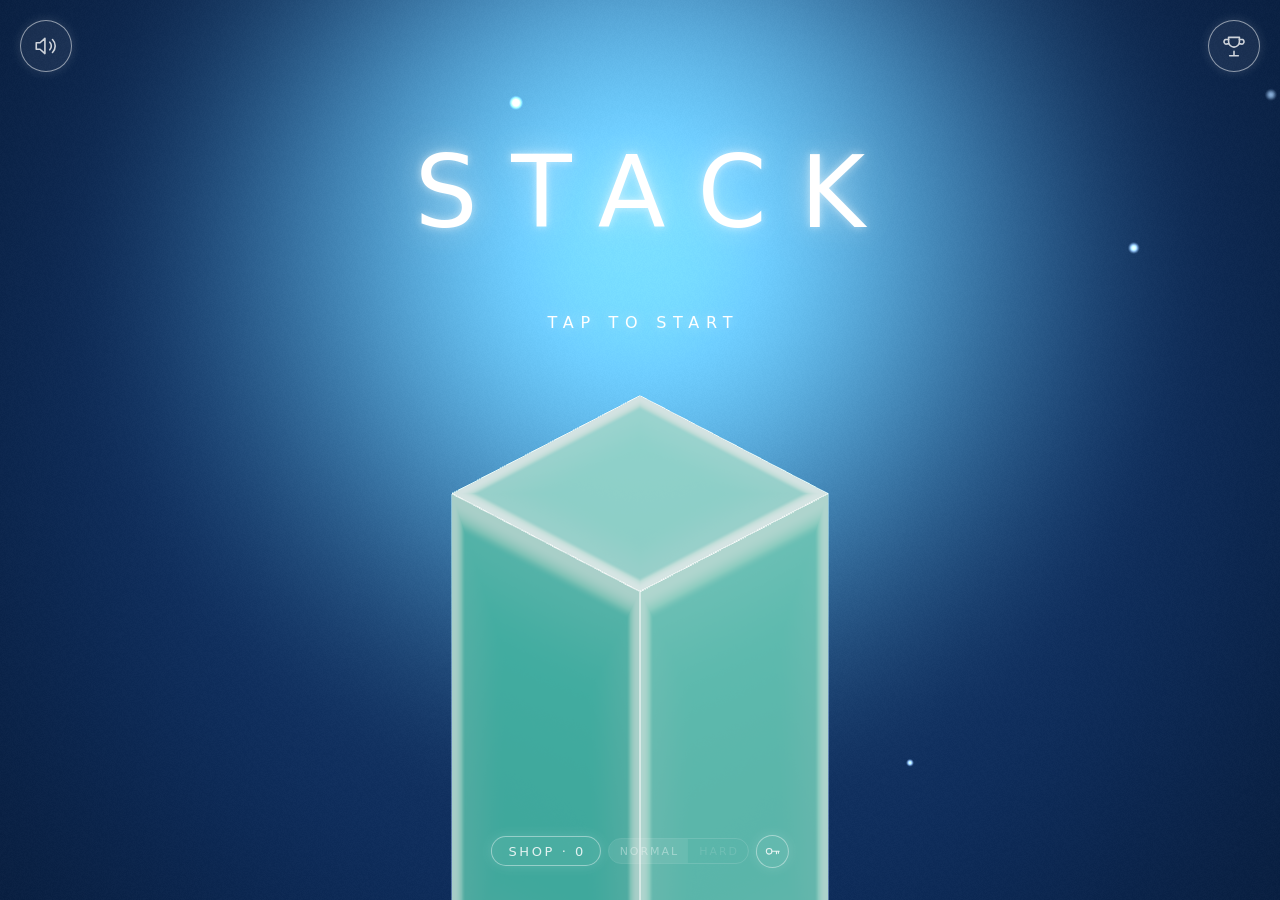
==== commit f4a1d423: "Title redeem: key icon in the chrome row, rung deleted Maor, from the installed app, a day after T3 " ====
--- a/Stack.html
+++ b/Stack.html
@@ -1009,77 +1009,63 @@
   cursor: default;
 }
 
-/* Title bottom edge, right anchor: REDEEM (2026-08-10, variant T3).
-
-   Its own fixed element rather than a third child of .hud-title-chrome, so
-   that row keeps its left:50% + translateX(-50%) centring no matter what the
-   side anchors hold. A single space-between row would NOT work here: with an
-   empty left slot and a REDEEM right slot the centre lands off-centre.
-
-   The LEFT anchor of this edge is reserved for identity's claimed name and
-   has no element yet. When it lands it mirrors this one and nothing in the
-   centre moves. It will need a hard truncation rule (this edge fits at 300px
-   with nothing to spare) and the same bidi guard the roast templates carry,
-   because it renders a player-supplied name.
-
-   Shares .hud-title-chrome's bottom offset exactly so the edge reads as one
-   line. */
-.hud-title-redeem {
-  position: fixed;
-  right: max(2.2vh, env(safe-area-inset-right, 0px));
-  /* One rung ABOVE .hud-title-chrome, not beside it. Beside was the drawn
-     design and it does not survive a real phone: the centred chrome row is
-     ~220px, so the free space to its right is 71px at 390 and 36px at 320,
-     against a 73px labelled pill. Measured overlap was -2px on iPhone 13 and
-     -35px on iPhone SE. No font size fits the word REDEEM into 36px, so the
-     side anchors take their own rung and the centre keeps its full width.
-     The 36px is the chrome row's own height (~26px) plus a 10px gap;
-     pw-title-redeem section A asserts the clearance at three widths, so this
-     constant cannot rot silently. */
-  bottom: calc(max(2.6vh, env(safe-area-inset-bottom, 0px)) + 1vh + 36px);
-  z-index: 110;   /* under .hud-board's 120, so the overlay covers it */
-  /* This box is exactly the pill. The row is taken out of flow below, because
-     in flow it made the anchor as wide as itself (260px), and an anchor that
-     wide reaches across the centred chrome row and swallows every tap meant
-     for the SHOP pill underneath it. Measured, not theorised: Playwright
-     reported .hud-title-redeem intercepting pointer events on .hud-shop-pill. */
-  pointer-events: none;
-  opacity: 0;
-  transition: opacity 0.3s ease;
-}
-#hud-root[data-state="title"] .hud-title-redeem { opacity: 0.85; }
-/* Only the controls become hit targets, and only in the title state. On the
-   anchor instead, its whole box would be a target; on the children
-   unconditionally, they would stay clickable during play, which is this
-   codebase's most-repeated bug (four prior instances). Outside the title state
-   the children match nothing here and inherit none from the anchor.
-   This is also why .hud-redeem-input and .hud-redeem-btn had to drop their own
-   pointer-events declarations when the row left the board panel. */
-#hud-root[data-state="title"] .hud-title-redeem > * { pointer-events: auto; }
-
-/* Out of flow, opening upward from the pill's right edge. */
-.hud-title-redeem .hud-redeem {
+/* Redeem key: third object in the centred chrome row (2026-08-11, round-2
+   pick R1, superseding T3's own rung).
+
+   Round 1 gave REDEEM a labelled pill on its own rung above this row, with
+   the left side reserved for identity's name. On Maor's phone the rung read
+   as the single off-axis element on an otherwise centre-axis screen,
+   floating over the switch's corner beside an empty bottom-left: the
+   reserved balance did not exist because reserved space is invisible. Two
+   lessons carried forward from that round rather than deleted with it: a
+   mockup that compacts an existing element to make room has not proven the
+   layout (the labelled pill overlapped the real row by 35px at 320), and
+   identity now designs its own home in its own round -- nothing on this
+   edge is reserved for it.
+
+   The key rides .hud-title-chrome's data-ui and state-gated pointer-events,
+   so there is no second anchor and no per-child pointer-events dance. As a
+   flex child it cannot disturb the row's left:50% + translateX(-50%)
+   centring; it just widens the row by ~35px, measured to fit at 320. */
+.hud-redeem-key {
+  cursor: pointer;
+  position: relative;   /* anchors the hit expander below */
+  flex: 0 0 auto;
+  width: clamp(27px, 4.4vmin, 33px);
+  height: clamp(27px, 4.4vmin, 33px);
+  border-radius: 50%;
+  border: 1px solid rgba(255, 255, 255, 0.5);
+  background: rgba(255, 255, 255, 0.07);
+  display: inline-flex;
+  align-items: center;
+  justify-content: center;
+  box-shadow: 0 0 14px rgba(255, 255, 255, 0.18);
+  transition: background-color 0.18s ease, transform 0.18s ease;
+}
+.hud-redeem-key svg { width: 60%; height: 60%; }
+/* Small target, so an invisible expander. Its event target is the button
+   itself, which core's tap handler skips ('button') and hud's tryStart never
+   sees (the chrome row is outside .hud-title). A miss past the expander
+   lands on the row's data-ui gap and is a harmless no-op, never a run. */
+.hud-redeem-key::before {
+  content: '';
+  position: absolute;
+  inset: -7px;
+  border-radius: inherit;
+}
+.hud-redeem-key:hover { background: rgba(255, 255, 255, 0.15); }
+.hud-redeem-key:active { transform: scale(0.95); }
+.hud-redeem-key.is-open { background: rgba(255, 255, 255, 0.18); }
+.hud-redeem-key:focus-visible { outline: 2px solid #fff; outline-offset: 3px; }
+
+/* The code row floats above the chrome row, right-aligned to the key's end.
+   Absolute, so opening it never disturbs the flex centring; hidden, it is
+   display:none and cannot be a hit target anywhere. */
+.hud-title-chrome .hud-redeem {
   position: absolute;
   right: 0;
-  bottom: calc(100% + 6px);
-}
-.hud-redeem-pill {
-  cursor: pointer;
-  border: 1px solid rgba(255, 255, 255, 0.5);
-  background: rgba(255, 255, 255, 0.07);
-  border-radius: 999px;
-  padding: 0.5em 1.05em 0.5em 1.27em; /* extra left pad balances letter-spacing */
-  font-size: clamp(10px, 1.55vmin, 13px);
-  font-weight: 300;
-  letter-spacing: 0.2em;
-  white-space: nowrap;
-  box-shadow: 0 0 14px rgba(255, 255, 255, 0.18);
-  transition: background-color 0.18s ease, transform 0.18s ease;
-}
-.hud-redeem-pill:hover { background: rgba(255, 255, 255, 0.15); }
-.hud-redeem-pill:active { transform: scale(0.95); }
-.hud-redeem-pill.is-open { background: rgba(255, 255, 255, 0.18); }
-.hud-redeem-pill:focus-visible { outline: 2px solid #fff; outline-offset: 3px; }
+  bottom: calc(100% + 8px);
+}
 
 /* Board pane's mode picker: same chips as .hud-mode-seg. Which board this
    pane reads, NORMAL | HARD. */
@@ -5449,23 +5435,29 @@
     redeemRow.hidden = true;   /* .hud-redeem sets display:flex, so hud.css
                                   restates [hidden] { display: none } */
 
-    /* Title bottom edge, right anchor (variant T3). Three independently
-       anchored slots share this edge: left is RESERVED and empty until
-       identity ships a claimed name, centre is .hud-title-chrome, this is
-       right. They are separate fixed elements rather than one space-between
-       row precisely so the centre stays mathematically centred whether or
-       not the side slots hold anything.
-       data-ui is core.js's documented opt-out. The pill and the input match
-       its 'button, a, input' selector on their own, but the message span
-       does not, so without this a tap on the message starts a run. */
-    var titleRedeem = el('div', 'hud-title-redeem');
-    titleRedeem.setAttribute('data-ui', '1');
-    var redeemPill = el('button', 'hud-redeem-pill', 'REDEEM');
-    redeemPill.type = 'button';
-    redeemPill.setAttribute('aria-label', 'Redeem a code');
-    redeemPill.setAttribute('aria-expanded', 'false');
-    titleRedeem.appendChild(redeemRow);
-    titleRedeem.appendChild(redeemPill);
+    /* Redeem key (2026-08-11, round-2 pick R1, superseding T3's own rung).
+       Maor's device screenshot showed why the rung failed: every element on
+       the title screen sits on the centre axis, so a right-anchored REDEEM
+       pill was the one off-axis object on the whole surface and read as a
+       stray floating over the switch's corner. The key is a third object IN
+       the centred chrome row instead. An icon, not a label, deliberately:
+       the code is personal, the repo is public, and a REDEEM sign on the
+       front door invites code-hunting. The code row floats above the chrome
+       as an absolute child, so opening it can never disturb the row's
+       centring, and everything rides titleChrome's existing data-ui and
+       state-gated pointer-events -- no second anchor, no per-child
+       pointer-events dance. No slot is reserved for identity on this edge
+       any more; it designs its own home in its own round. */
+    var redeemKey = el('button', 'hud-redeem-key');
+    redeemKey.type = 'button';
+    redeemKey.setAttribute('aria-label', 'Redeem a code');
+    redeemKey.setAttribute('aria-expanded', 'false');
+    redeemKey.innerHTML =
+      '<svg viewBox="0 0 24 24" fill="none" stroke="currentColor" stroke-width="1.4" ' +
+      'stroke-linecap="round" aria-hidden="true">' +
+      '<circle cx="8" cy="12" r="3.6"/><path d="M11.6 12H21M17.5 12v3.2M20 12v2.4"/></svg>';
+    titleChrome.appendChild(redeemKey);
+    titleChrome.appendChild(redeemRow);
 
     var boardList = el('ol', 'hud-lb-list hud-board-list');
     /* Floating jump-to-my-row chip: absolutely positioned over the list's
@@ -5493,7 +5485,6 @@
     root.appendChild(boardBtn);
     root.appendChild(muteBtn);
     root.appendChild(titleChrome);
-    root.appendChild(titleRedeem);
     root.appendChild(board);
     root.appendChild(toast);
 
@@ -5540,8 +5531,7 @@
       redeemBtn: redeemBtn,
       redeemMsg: redeemMsg,
       redeemRow: redeemRow,
-      redeemPill: redeemPill,
-      titleRedeem: titleRedeem,
+      redeemKey: redeemKey,
       overShop: overShop,
       overChrome: overChrome,
       toast: toast,
@@ -7263,17 +7253,17 @@
        different, worse thing. */
     function setRedeemOpen(open) {
       els.redeemRow.hidden = !open;
-      els.redeemPill.classList.toggle('is-open', open);
-      els.redeemPill.setAttribute('aria-expanded', open ? 'true' : 'false');
+      els.redeemKey.classList.toggle('is-open', open);
+      els.redeemKey.setAttribute('aria-expanded', open ? 'true' : 'false');
       if (open) { els.redeemInput.focus(); }
       else { els.redeemMsg.textContent = ''; els.redeemInput.value = ''; }
     }
     redeemClose = function () { setRedeemOpen(false); };
-    els.redeemPill.addEventListener('click', function () {
+    els.redeemKey.addEventListener('click', function () {
       if (state.mode !== 'title') { return; }
       setRedeemOpen(els.redeemRow.hidden);
     });
-    keepKeysLocal(els.redeemPill);
+    keepKeysLocal(els.redeemKey);
     keepKeysLocal(els.overShop);
     /* The input takes Enter as APPLY and keeps Space out of core's window
        drop/start listener, same class of shielding as keepKeysLocal but
